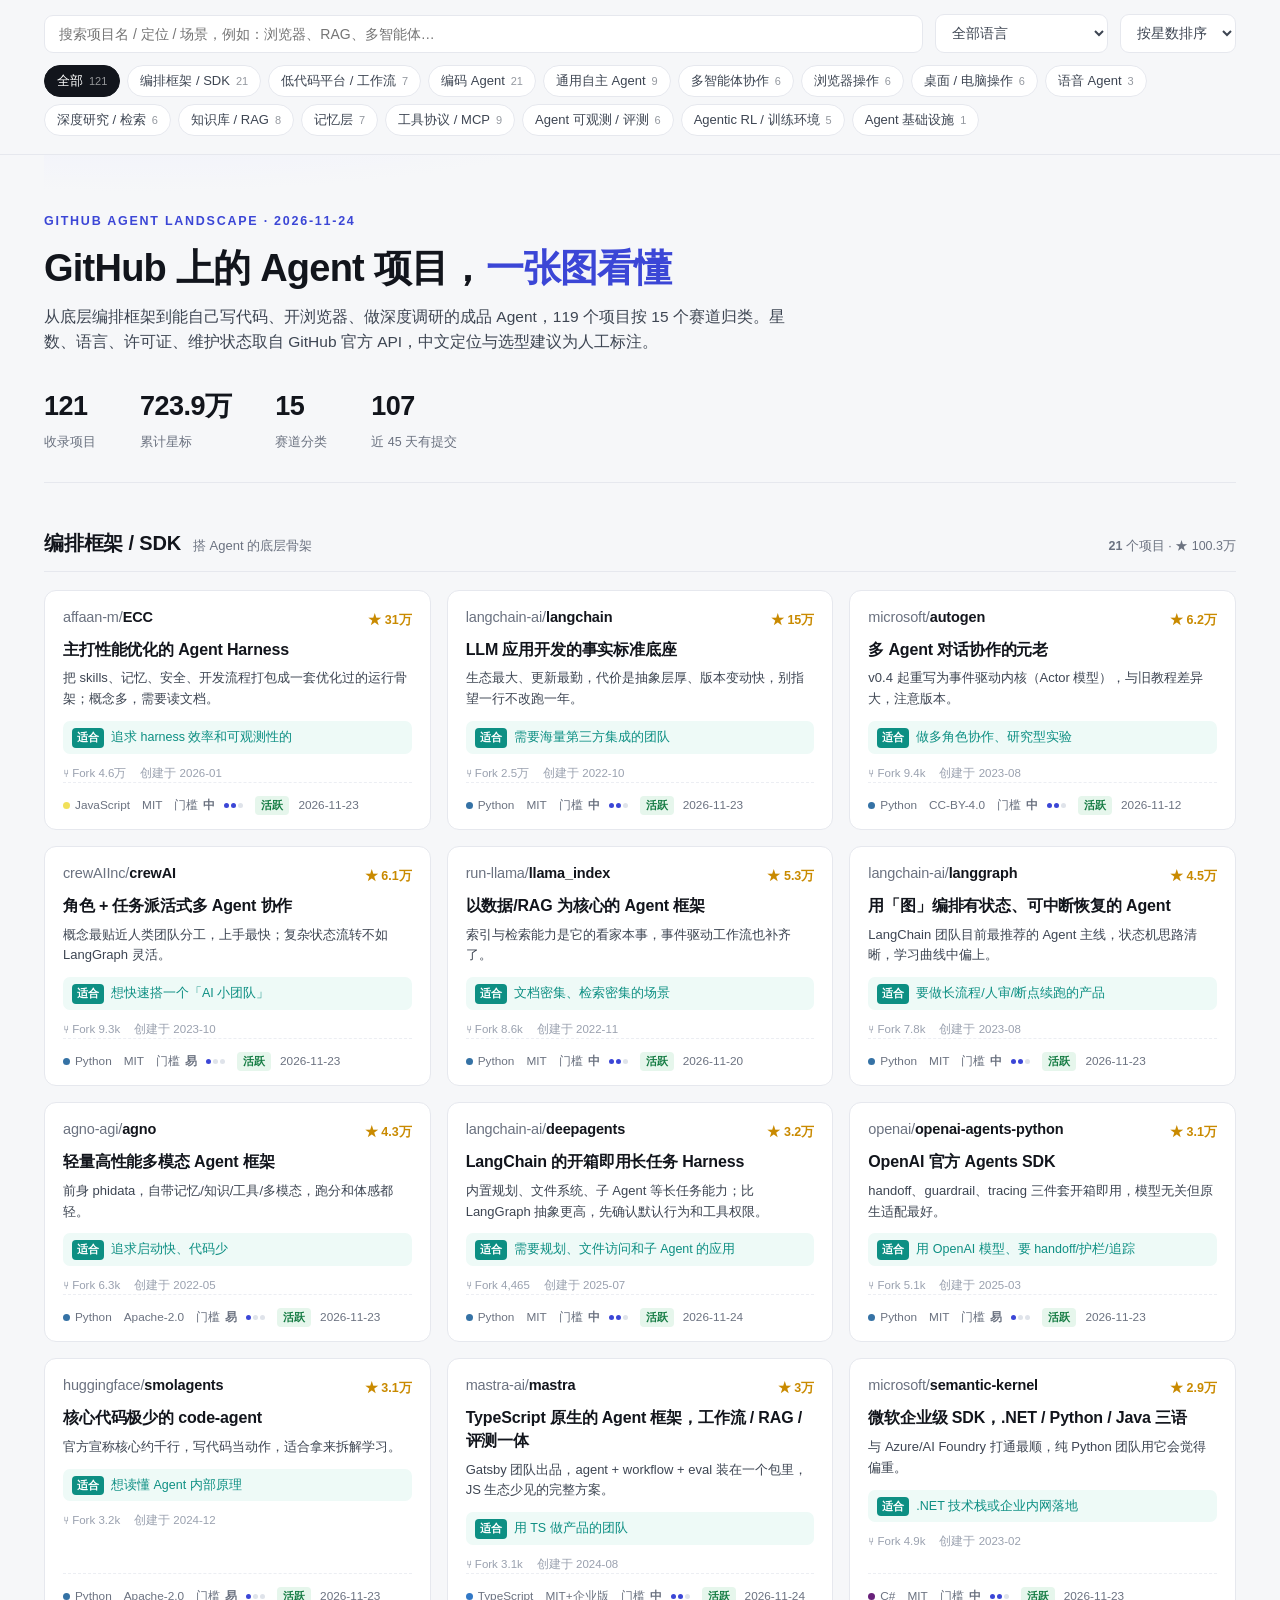
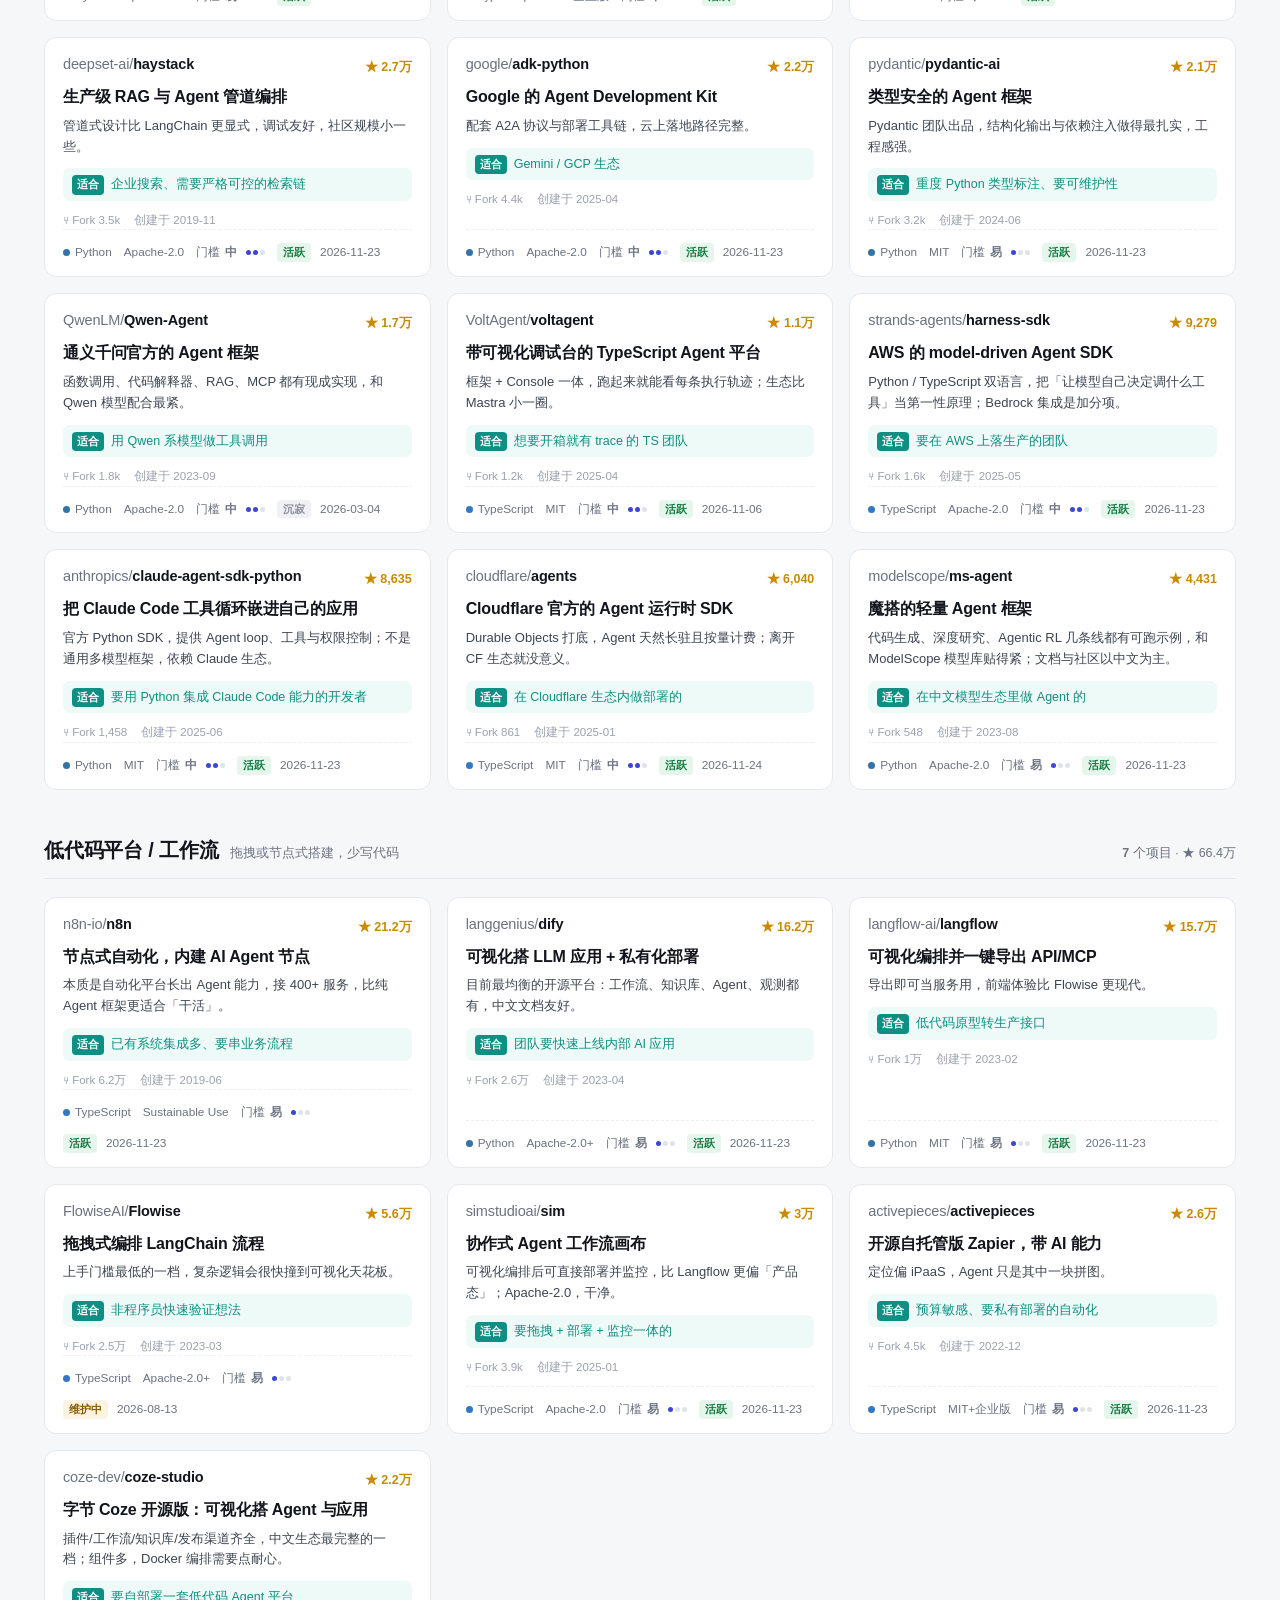
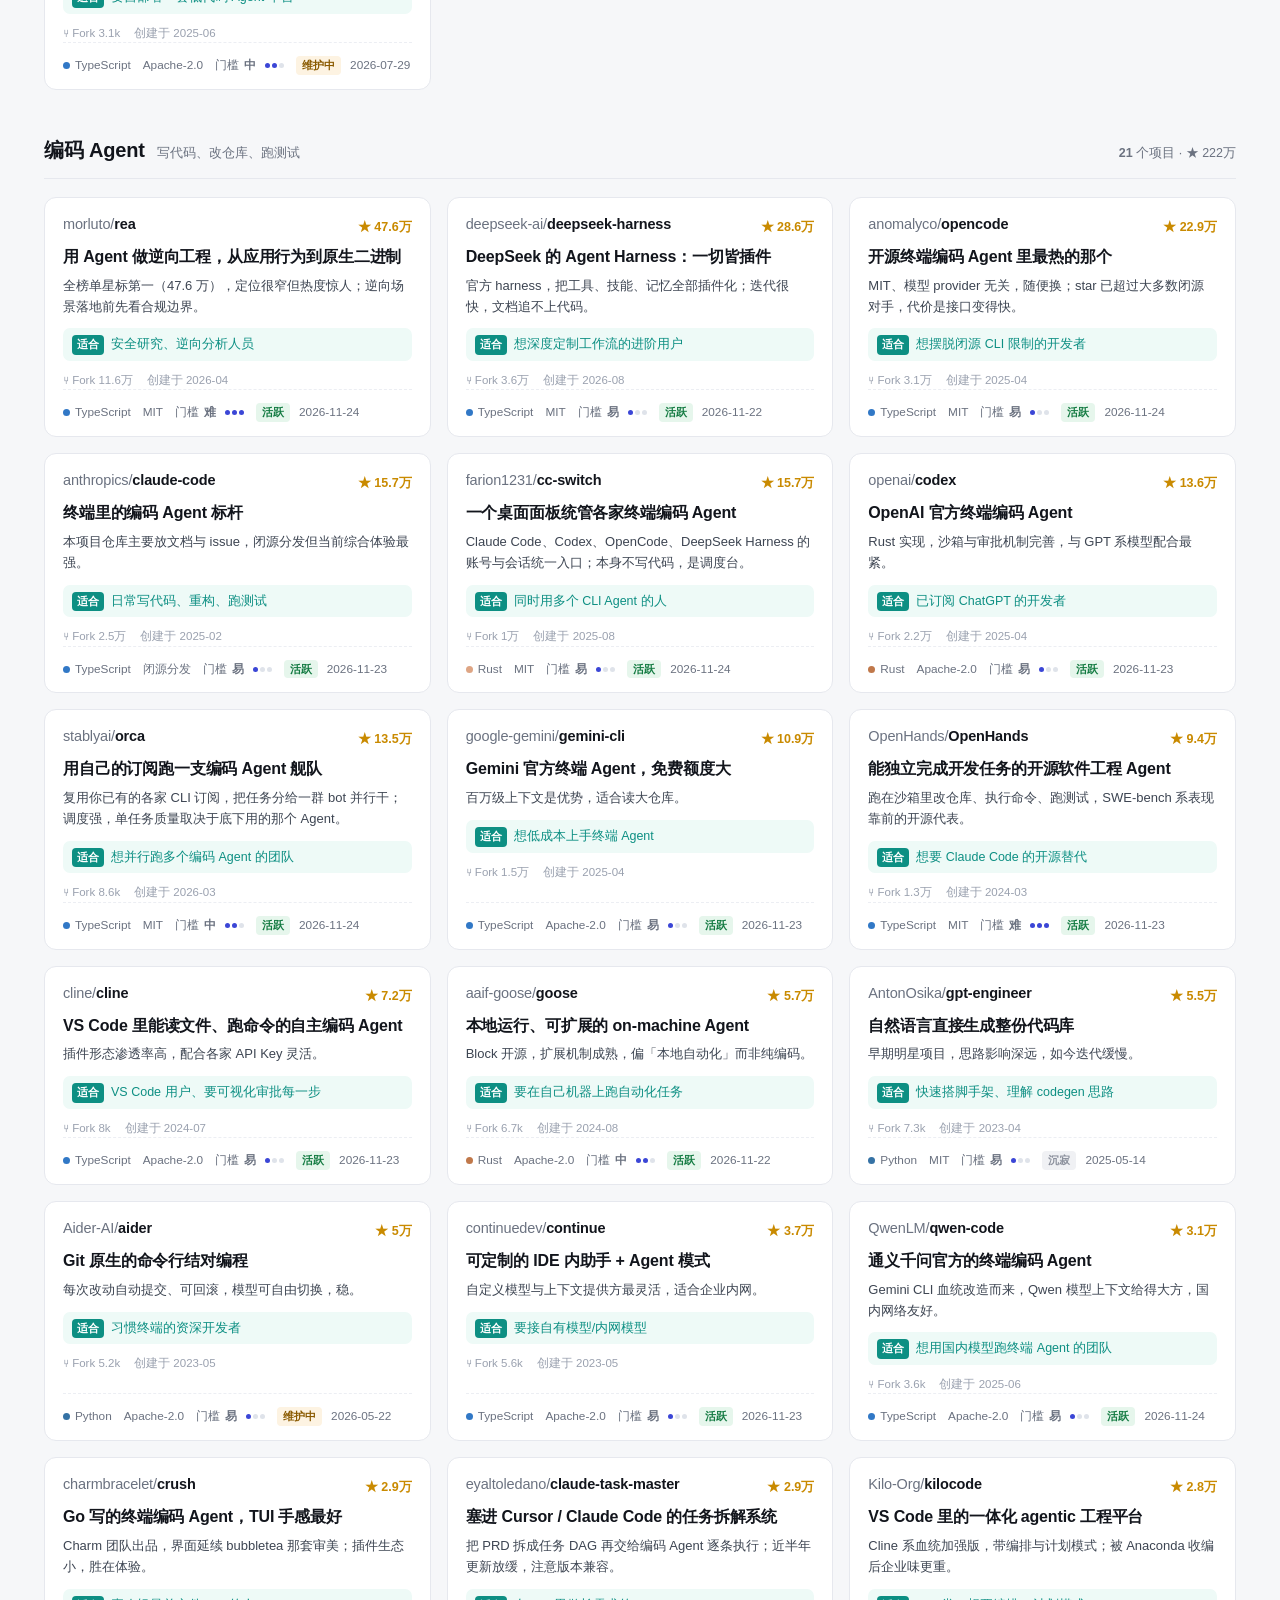
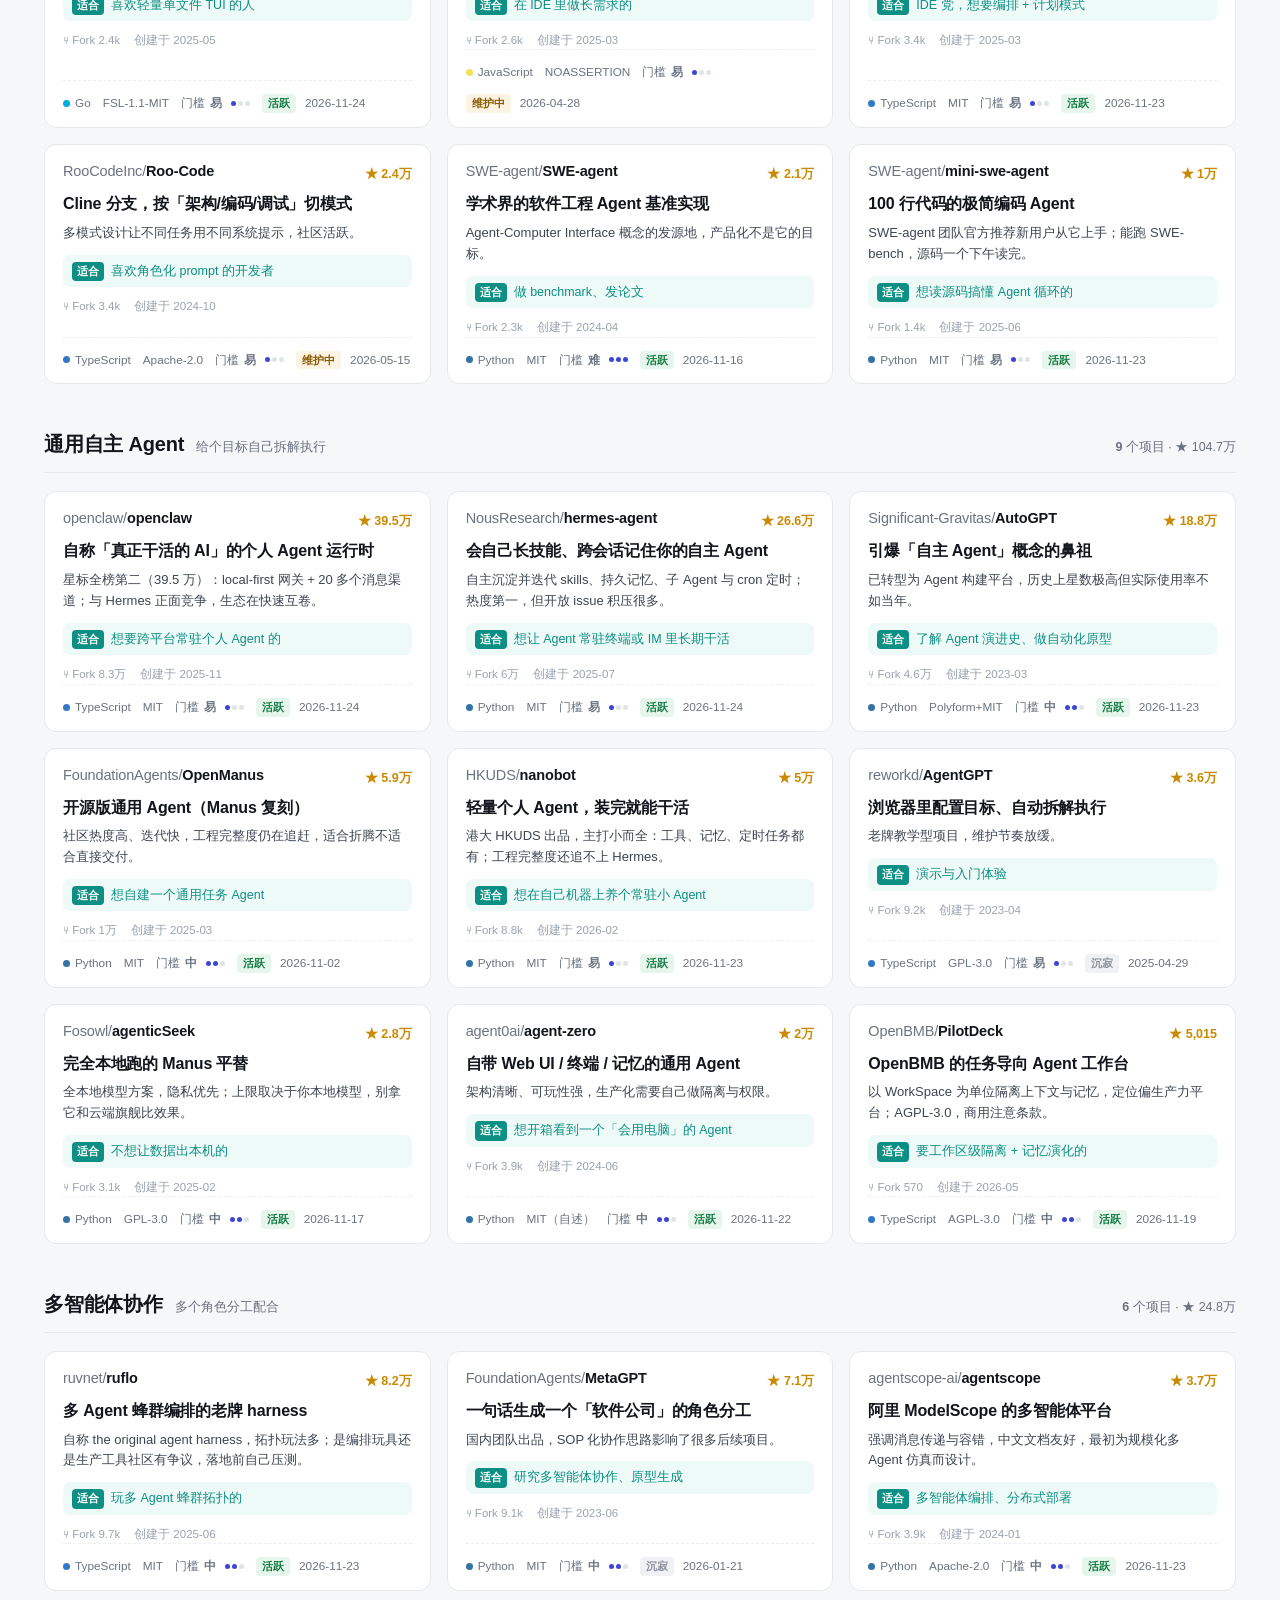
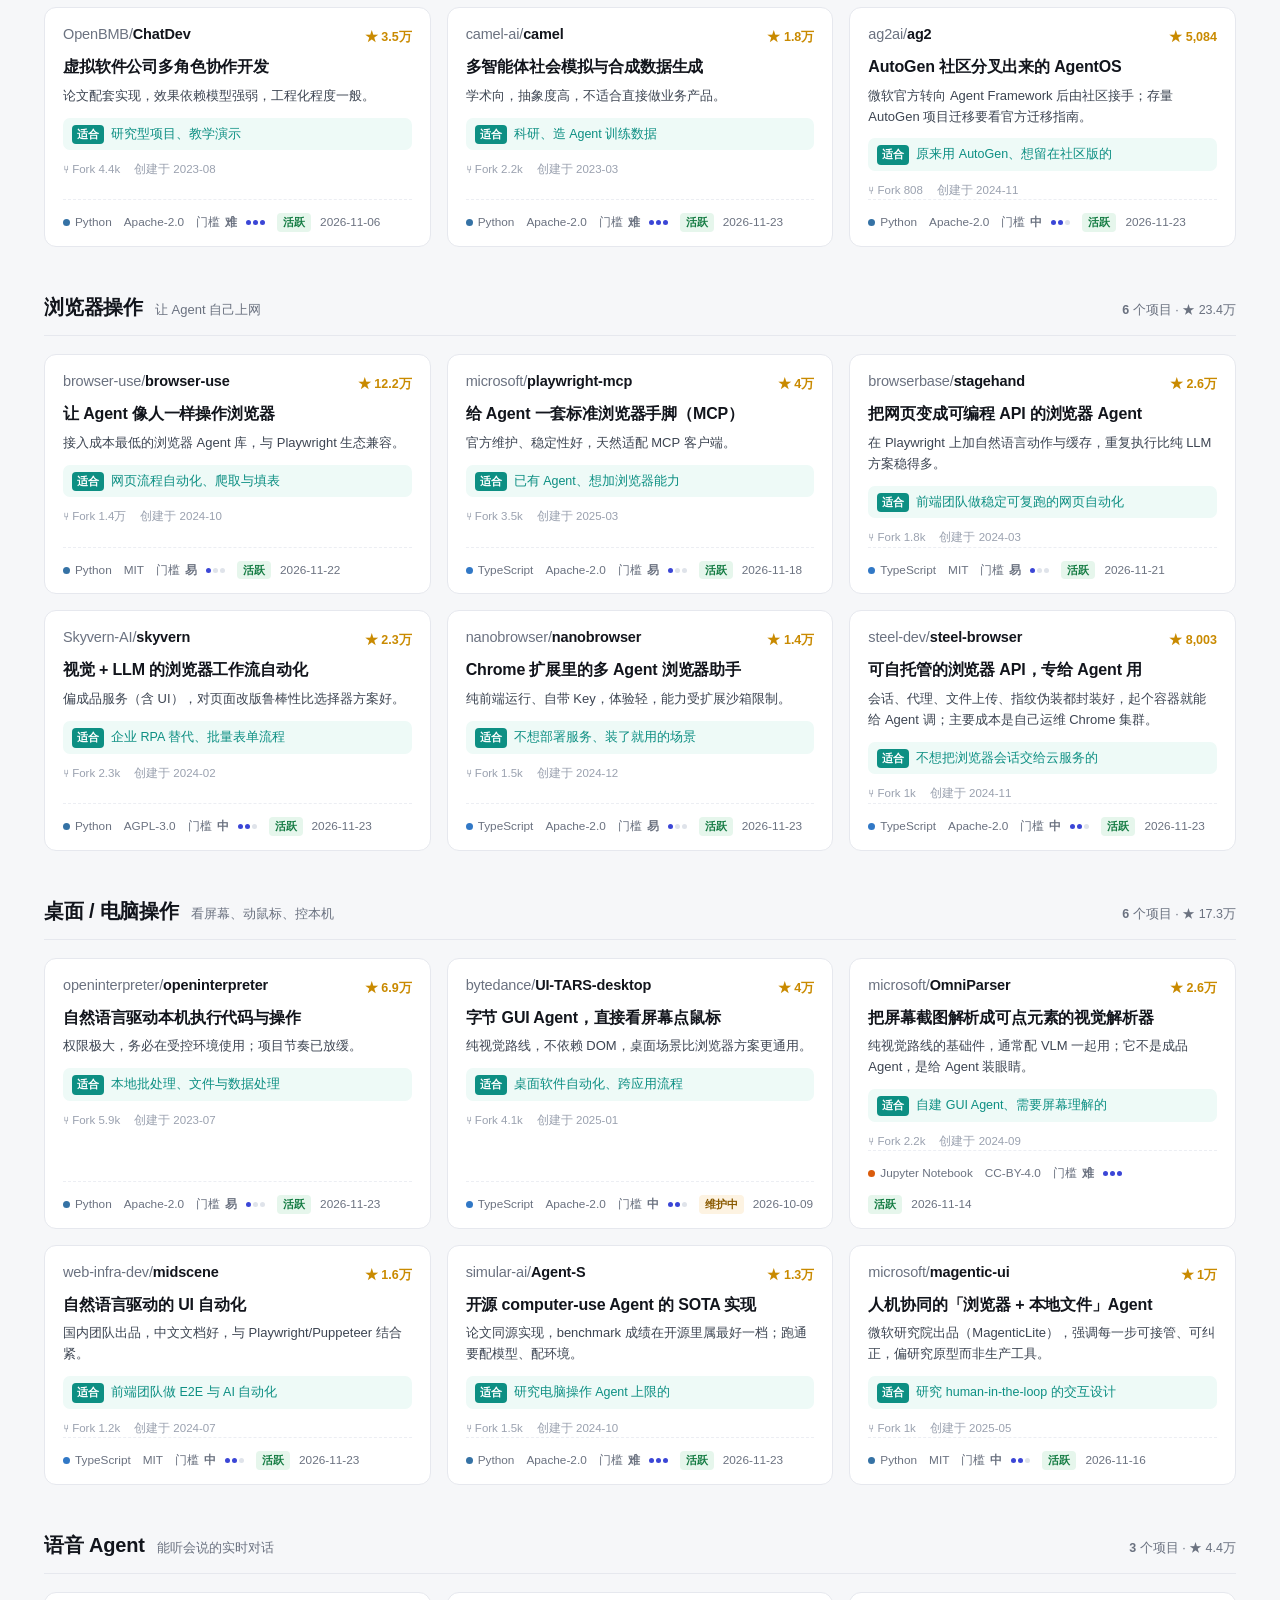
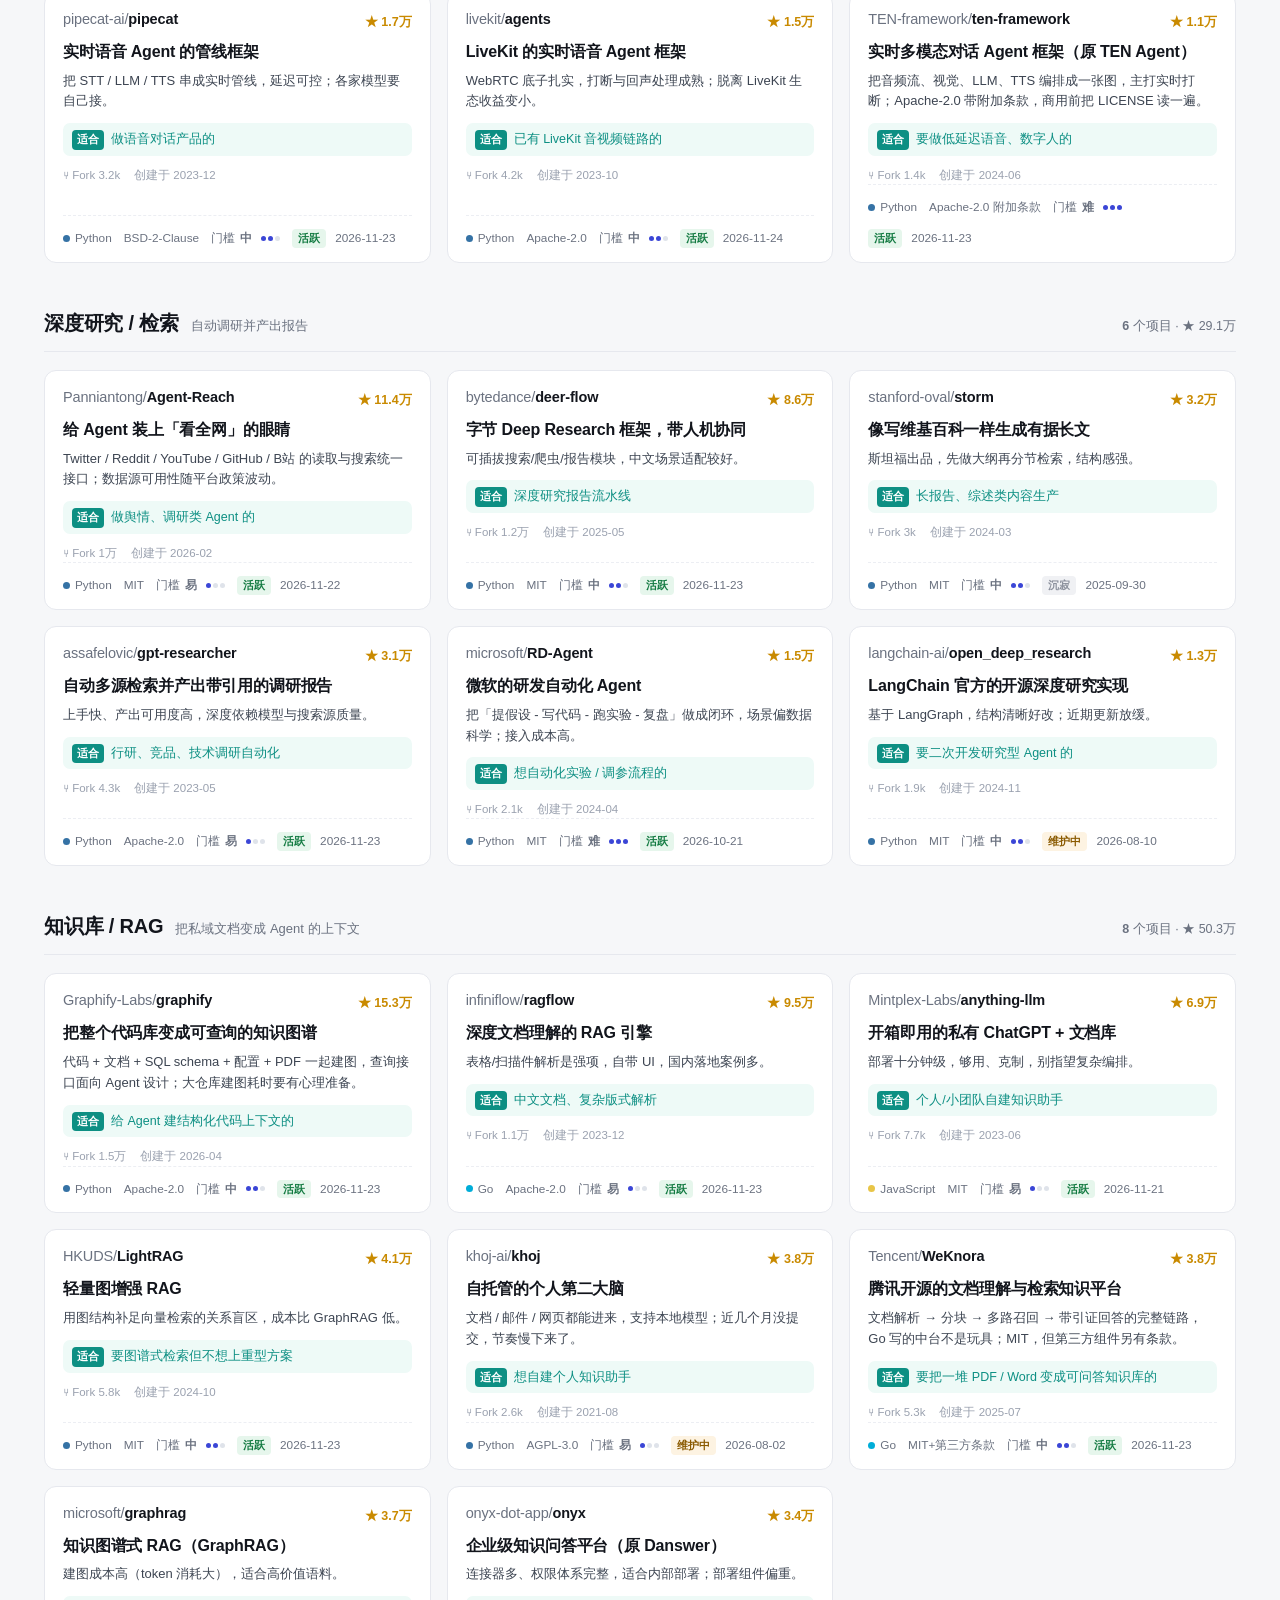
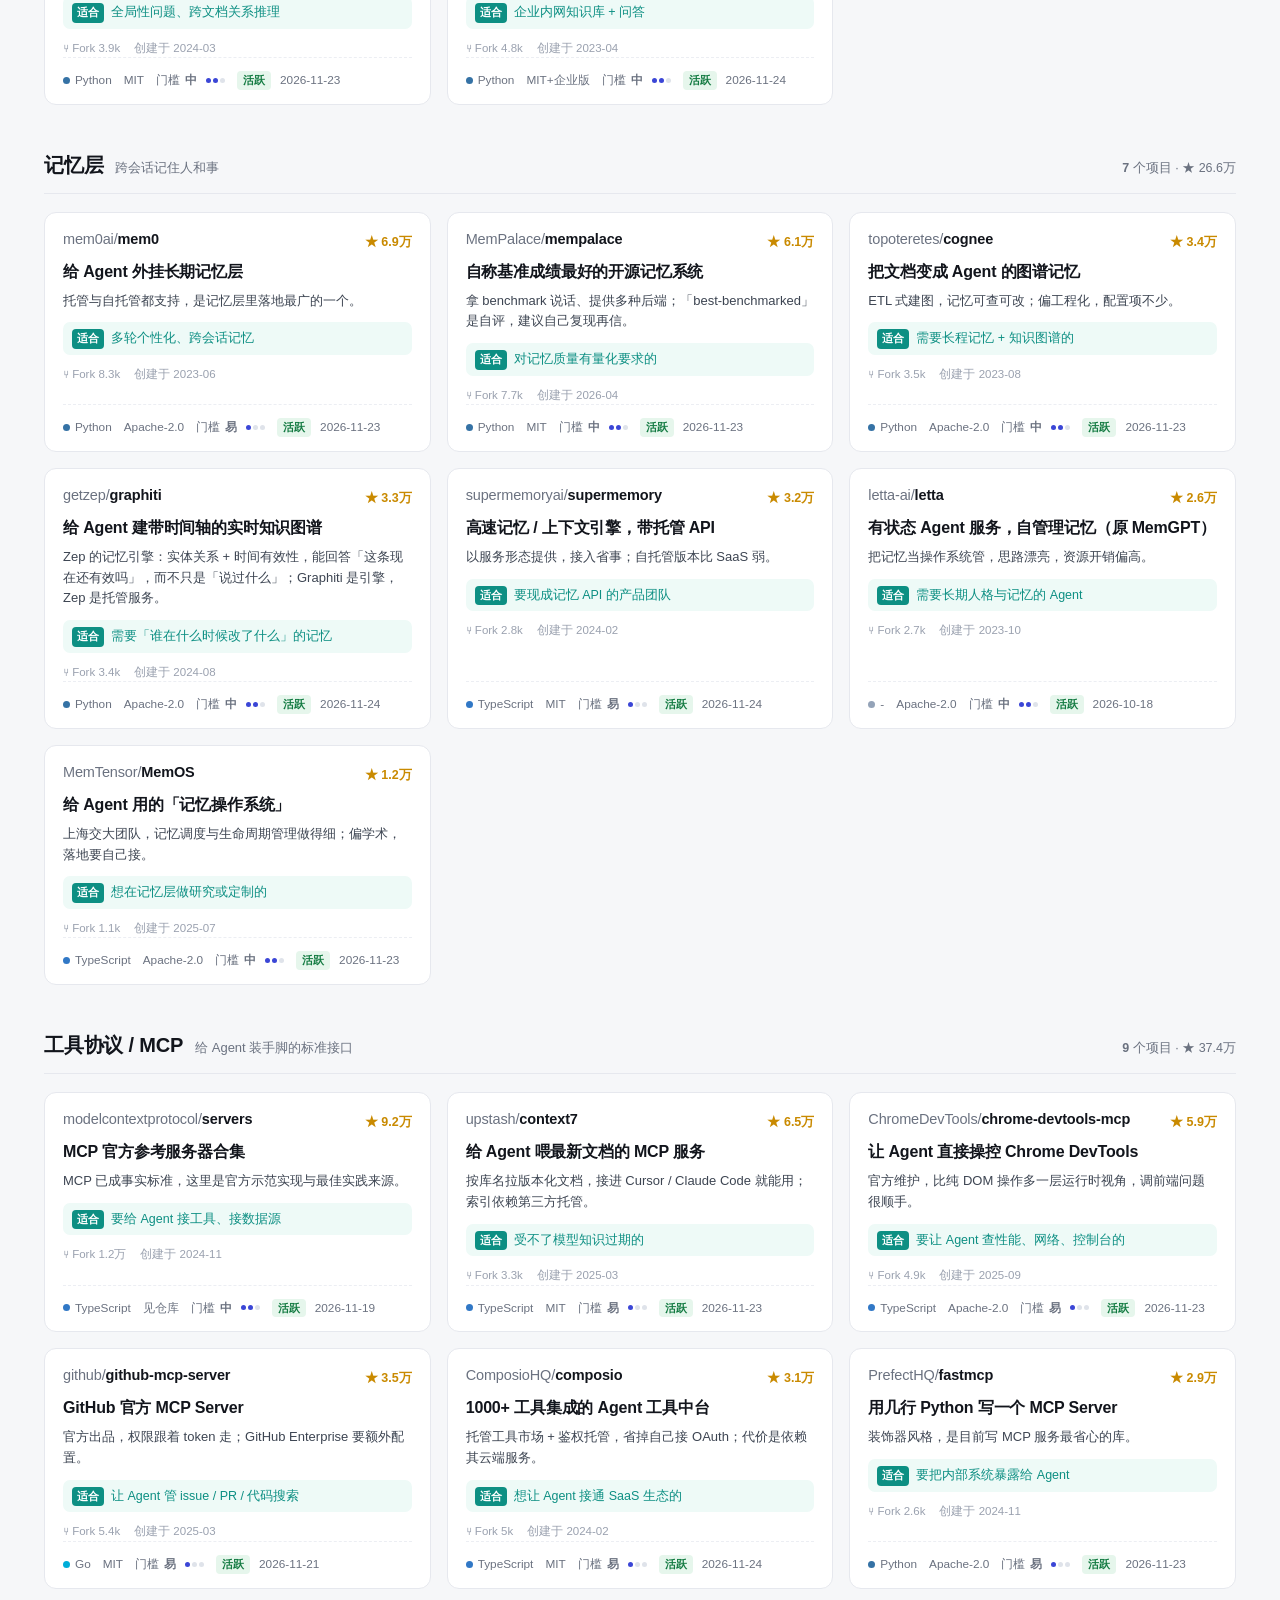
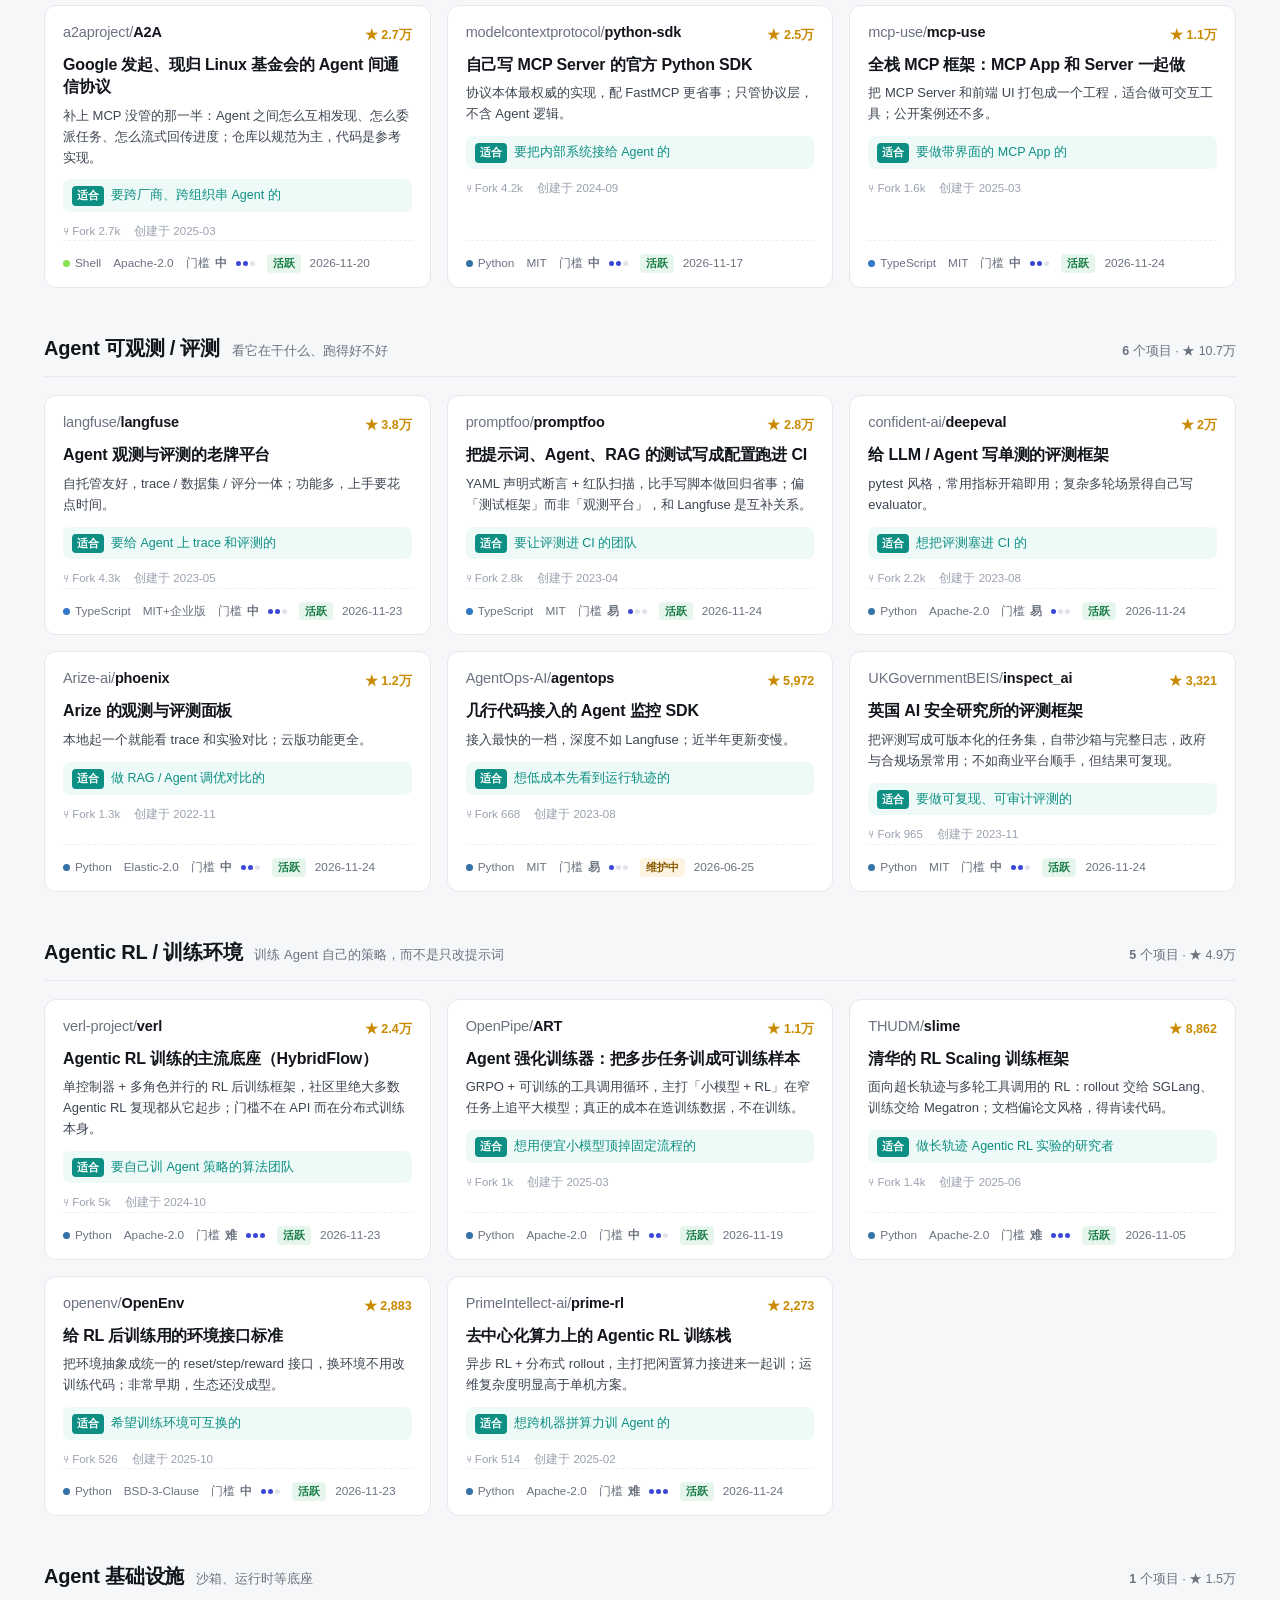
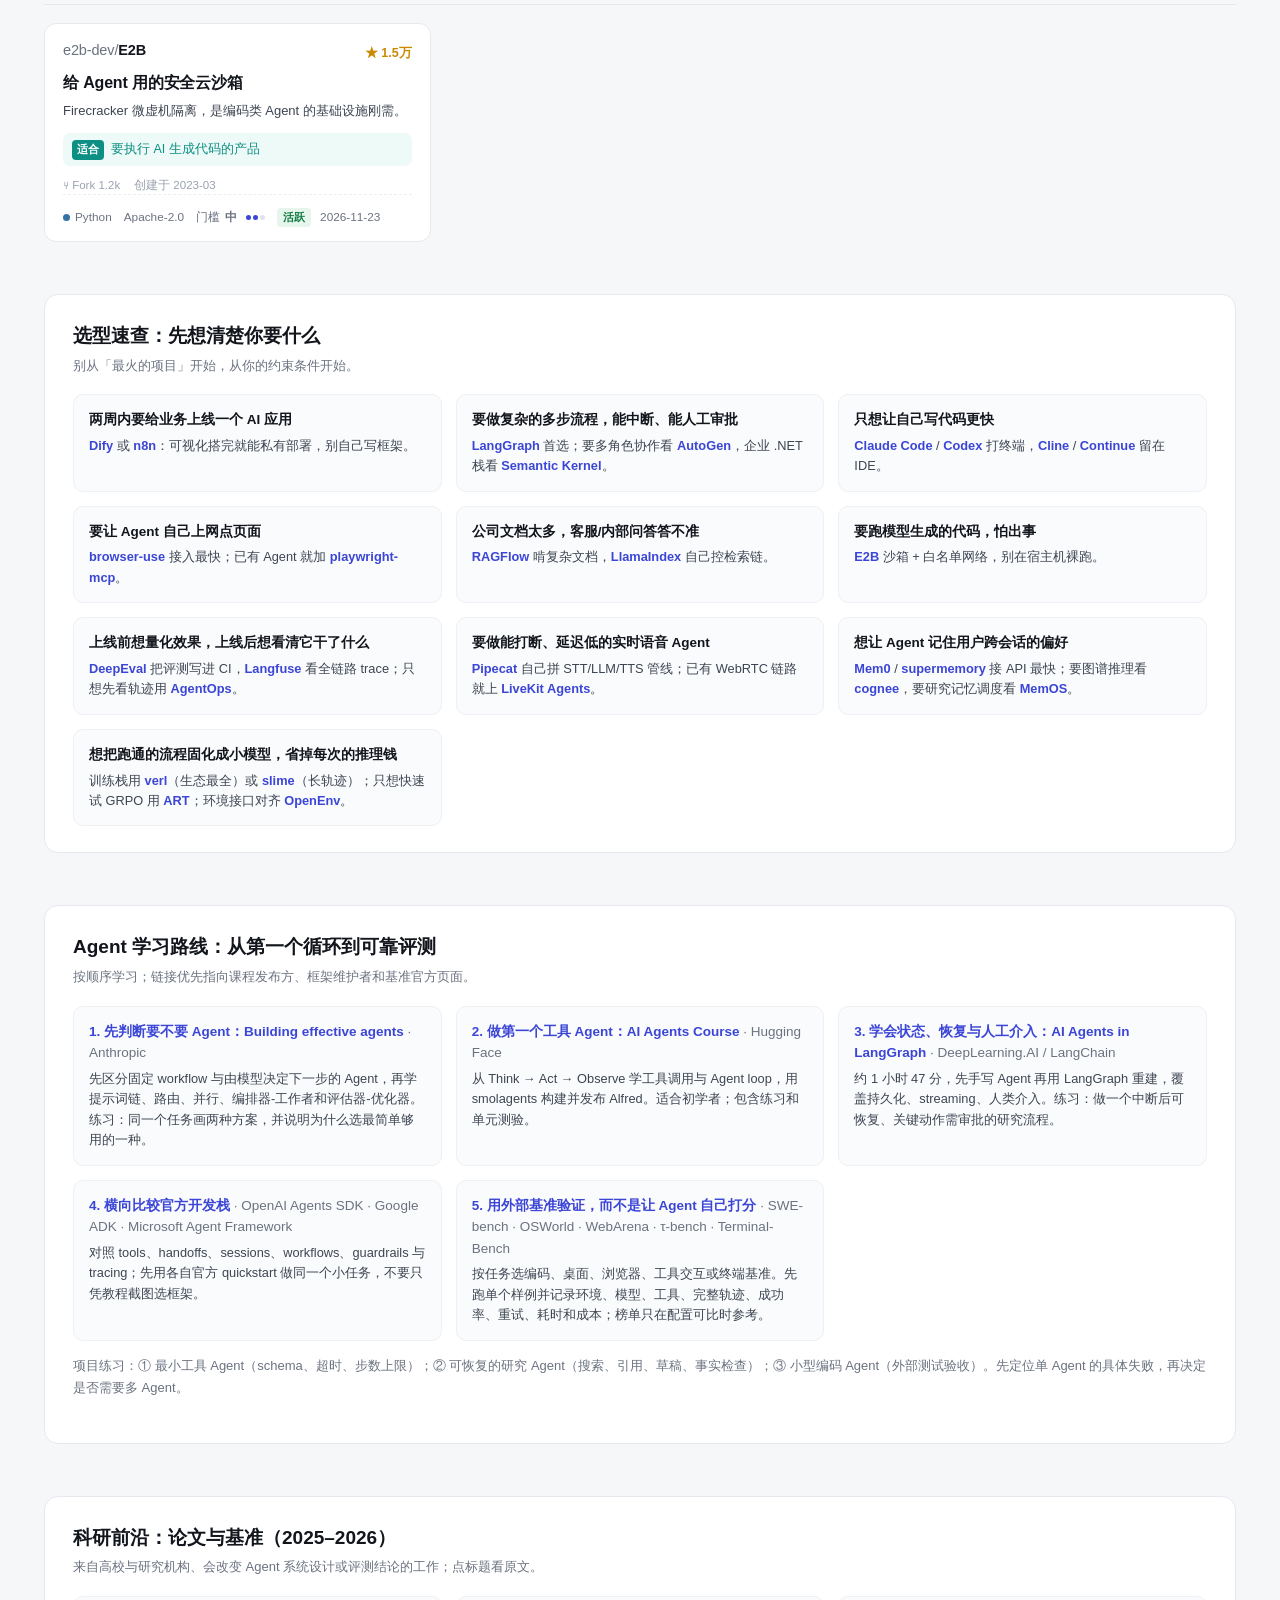
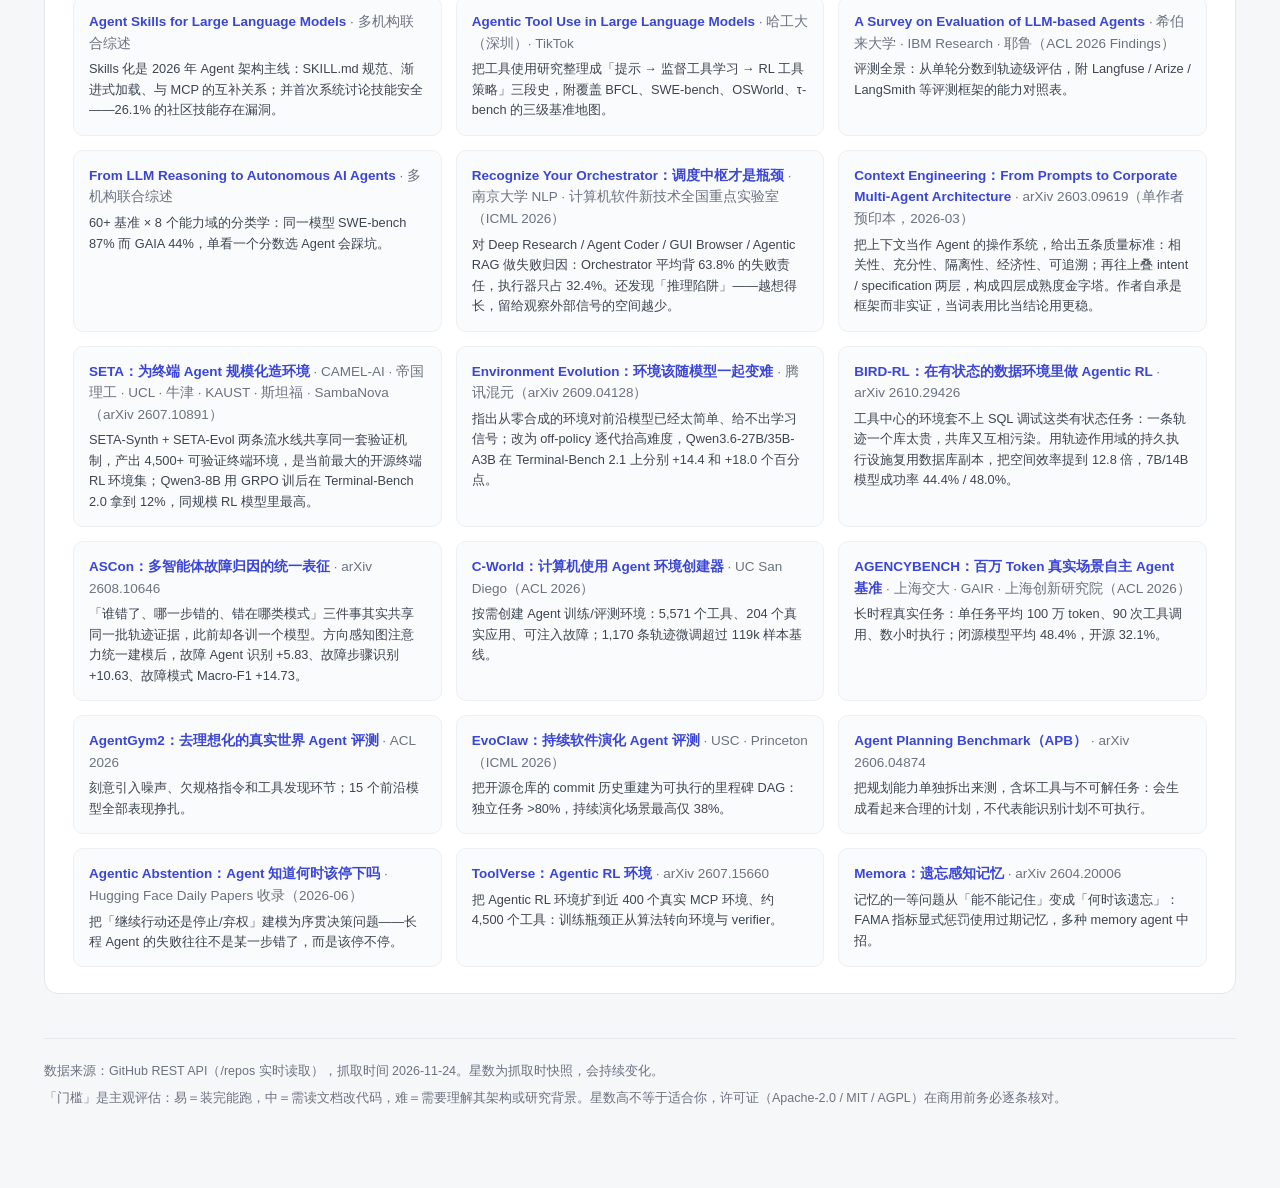
==== index.html @ 90e9894e "Add Agent learning path, official guides and projects" ====
<!DOCTYPE html>
<html lang="zh-CN">
<head>
<meta charset="utf-8">
<meta name="viewport" content="width=device-width,initial-scale=1">
<title>GitHub Agent 项目全景图 · 2026-11-24</title>
<style>
*{box-sizing:border-box;margin:0;padding:0}
:root{
  --ink:#12151c; --ink2:#3d4552; --muted:#6b7280; --line:#e6e8ee;
  --bg:#f6f7f9; --card:#ffffff; --accent:#3b46d6; --accent-soft:#eef0ff;
  --star:#c98a00; --teal:#0d8f83;
}
body{
  font-family:-apple-system,BlinkMacSystemFont,"Segoe UI","PingFang SC","Hiragino Sans GB","Microsoft YaHei",sans-serif;
  background:var(--bg); color:var(--ink); line-height:1.6; -webkit-font-smoothing:antialiased;
}
.wrap{max-width:1240px;margin:0 auto;padding:0 24px 80px}

/* ---------- header ---------- */
header{padding:56px 0 28px;border-bottom:1px solid var(--line);background:
  radial-gradient(900px 240px at 8% -40%, #e9ebff 0%, rgba(246,247,249,0) 70%);}
.kicker{font-size:12.5px;letter-spacing:.14em;text-transform:uppercase;color:var(--accent);font-weight:650;margin-bottom:14px}
h1{font-size:38px;line-height:1.22;letter-spacing:-.02em;font-weight:800}
h1 em{font-style:normal;color:var(--accent)}
.lede{margin-top:14px;max-width:760px;font-size:15.5px;color:var(--ink2)}
.stats{display:flex;gap:44px;margin-top:30px;flex-wrap:wrap}
.stat b{display:block;font-size:27px;font-weight:780;letter-spacing:-.02em}
.stat span{font-size:12.5px;color:var(--muted)}

/* ---------- toolbar ---------- */
.toolbar{position:sticky;top:0;z-index:20;background:rgba(246,247,249,.92);
  backdrop-filter:blur(10px);border-bottom:1px solid var(--line);padding:14px 0}
.tb-in{max-width:1240px;margin:0 auto;padding:0 24px;display:flex;gap:12px;align-items:center;flex-wrap:wrap}
#q{flex:1 1 260px;min-width:200px;padding:10px 14px;border:1px solid var(--line);border-radius:9px;
  background:#fff;font-size:14px;font-family:inherit;color:var(--ink);outline:none}
#q:focus{border-color:var(--accent);box-shadow:0 0 0 3px var(--accent-soft)}
select{padding:10px 12px;border:1px solid var(--line);border-radius:9px;background:#fff;font-size:13.5px;
  font-family:inherit;color:var(--ink2);cursor:pointer;outline:none}
.chips{display:flex;gap:7px;flex-wrap:wrap;padding:12px 24px 4px;max-width:1240px;margin:0 auto}
.chip{border:1px solid var(--line);background:#fff;color:var(--ink2);font-size:13px;padding:6px 12px;
  border-radius:999px;cursor:pointer;font-family:inherit;transition:.15s;display:inline-flex;gap:6px;align-items:center}
.chip:hover{border-color:#c9cfe0;color:var(--ink)}
.chip.on{background:var(--ink);color:#fff;border-color:var(--ink)}
.chip i{font-style:normal;font-size:11px;opacity:.55}
.count-line{max-width:1240px;margin:10px auto 0;padding:0 24px;font-size:12.5px;color:var(--muted)}

/* ---------- groups ---------- */
.group{margin-top:44px}
.group-head{display:flex;align-items:baseline;gap:12px;padding-bottom:12px;border-bottom:1px solid var(--line);flex-wrap:wrap}
.group-head h2{font-size:20px;font-weight:750;letter-spacing:-.01em}
.gsub{font-size:13px;color:var(--muted)}
.gcount{margin-left:auto;font-size:12.5px;color:var(--muted);font-variant-numeric:tabular-nums}
.grid{display:grid;grid-template-columns:repeat(auto-fill,minmax(340px,1fr));gap:16px;margin-top:18px}

/* ---------- card ---------- */
.card{background:var(--card);border:1px solid var(--line);border-radius:12px;padding:17px 18px 14px;
  display:flex;flex-direction:column;transition:.18s;position:relative}
.card:hover{border-color:#c6cde0;box-shadow:0 6px 22px -12px rgba(24,32,60,.28);transform:translateY(-2px)}
.card-top{display:flex;justify-content:space-between;align-items:flex-start;gap:10px}
.repo{text-decoration:none;font-size:14.5px;letter-spacing:-.01em;line-height:1.35}
.owner{color:var(--muted);font-weight:500}
.name{color:var(--ink);font-weight:700}
.repo:hover .name{color:var(--accent)}
.stars{font-size:12.5px;color:var(--star);font-weight:700;white-space:nowrap;
  font-variant-numeric:tabular-nums;padding-top:2px}
.pitch{font-size:16px;font-weight:720;line-height:1.42;margin-top:9px;letter-spacing:-.01em}
.note{font-size:13px;color:var(--ink2);margin-top:7px}
.fit{font-size:12.5px;color:var(--teal);background:#eefaf7;border-radius:7px;padding:6px 9px;margin-top:11px;
  display:flex;gap:7px;align-items:baseline}
.fitk{font-size:11px;background:var(--teal);color:#fff;border-radius:4px;padding:1px 5px;font-weight:600;flex:none}
.card-foot{display:flex;gap:12px;align-items:center;flex-wrap:wrap;margin-top:auto;padding-top:13px;
  font-size:11.8px;color:var(--muted);border-top:1px dashed #eceef3}
.meta-item{display:inline-flex;align-items:center;gap:5px}
.ldot{width:7px;height:7px;border-radius:50%;display:inline-block}
.dots{display:inline-flex;gap:2px;margin-left:4px}
.dot{width:5px;height:5px;border-radius:50%;background:#dfe3ea;display:inline-block}
.dot.on{background:var(--accent)}
.s{font-size:10.5px;padding:1px 6px;border-radius:4px;font-weight:600;margin-right:4px}
.s-on{background:#e6f6ec;color:#127a41}
.s-mid{background:#fdf3e2;color:#8a5a00}
.s-off{background:#f0f1f4;color:#8b909c}
.topics{display:flex;gap:14px;flex-wrap:wrap;margin-top:10px;font-size:11.5px;color:#9aa1af}

/* ---------- misc blocks ---------- */
.pick{margin-top:52px;background:#fff;border:1px solid var(--line);border-radius:14px;padding:26px 28px}
.pick h2{font-size:19px;font-weight:750;margin-bottom:4px}
.pick p.sub{font-size:13px;color:var(--muted);margin-bottom:18px}
.pick-row{display:grid;grid-template-columns:repeat(auto-fit,minmax(320px,1fr));gap:14px}
.pick-item{background:#fafbfc;border:1px solid #eef0f4;border-radius:10px;padding:14px 15px}
.pick-q{font-size:13.5px;font-weight:700;margin-bottom:5px}
.pick-a{font-size:12.8px;color:var(--ink2)}
.pick-a b{color:var(--accent);font-weight:650}
footer{margin-top:44px;padding-top:22px;border-top:1px solid var(--line);font-size:12.5px;color:var(--muted)}
footer p+p{margin-top:7px}
.empty{padding:60px 0;text-align:center;color:var(--muted);font-size:14px;display:none}
@media(max-width:640px){
  h1{font-size:28px} .wrap{padding:0 16px 60px} header{padding:36px 0 22px}
  .stats{gap:26px} .grid{grid-template-columns:1fr} .toolbar,.tb-in,.chips,.count-line{padding-left:16px;padding-right:16px}
}
</style>
</head>
<body>
<div class="toolbar">
  <div class="tb-in">
    <input id="q" type="search" placeholder="搜索项目名 / 定位 / 场景，例如：浏览器、RAG、多智能体…">
    <select id="lang"><option value="">全部语言</option><option value="Python">Python (67)</option><option value="TypeScript">TypeScript (40)</option><option value="Go">Go (4)</option><option value="JavaScript">JavaScript (3)</option><option value="Rust">Rust (3)</option><option value="C#">C# (1)</option><option value="Jupyter Notebook">Jupyter Notebook (1)</option><option value="-">- (1)</option><option value="Shell">Shell (1)</option></select>
    <select id="sort">
      <option value="stars">按星数排序</option>
      <option value="upd">按最近更新</option>
    </select>
  </div>
  <div class="chips"><button class="chip on" data-cat="all">全部<i>121</i></button><button class="chip" data-cat="framework">编排框架 / SDK<i>21</i></button><button class="chip" data-cat="platform">低代码平台 / 工作流<i>7</i></button><button class="chip" data-cat="coding">编码 Agent<i>21</i></button><button class="chip" data-cat="auto">通用自主 Agent<i>9</i></button><button class="chip" data-cat="multi">多智能体协作<i>6</i></button><button class="chip" data-cat="browser">浏览器操作<i>6</i></button><button class="chip" data-cat="desktop">桌面 / 电脑操作<i>6</i></button><button class="chip" data-cat="voice">语音 Agent<i>3</i></button><button class="chip" data-cat="research">深度研究 / 检索<i>6</i></button><button class="chip" data-cat="knowledge">知识库 / RAG<i>8</i></button><button class="chip" data-cat="memory">记忆层<i>7</i></button><button class="chip" data-cat="protocol">工具协议 / MCP<i>9</i></button><button class="chip" data-cat="eval">Agent 可观测 / 评测<i>6</i></button><button class="chip" data-cat="rl">Agentic RL / 训练环境<i>5</i></button><button class="chip" data-cat="infra">Agent 基础设施<i>1</i></button></div>
</div>

<div class="wrap">
<header>
  <div class="kicker">GitHub Agent Landscape · 2026-11-24</div>
  <h1>GitHub 上的 Agent 项目，<em>一张图看懂</em></h1>
  <p class="lede">从底层编排框架到能自己写代码、开浏览器、做深度调研的成品 Agent，119 个项目按 15 个赛道归类。星数、语言、许可证、维护状态取自 GitHub 官方 API，中文定位与选型建议为人工标注。</p>
  <div class="stats">
    <div class="stat"><b>121</b><span>收录项目</span></div>
    <div class="stat"><b>723.9万</b><span>累计星标</span></div>
    <div class="stat"><b>15</b><span>赛道分类</span></div>
    <div class="stat"><b>107</b><span>近 45 天有提交</span></div>
  </div>
</header>

  <section class="group" data-cat="framework">
    <div class="group-head">
      <h2>编排框架 / SDK</h2>
      <span class="gsub">搭 Agent 的底层骨架</span>
      <span class="gcount"><b class="gc-n">21</b> 个项目 · ★ 100.3万</span>
    </div>
    <div class="grid">
    <article class="card" data-cat="framework" data-lang="JavaScript"
             data-name="affaan-m/ecc 主打性能优化的 Agent Harness 追求 harness 效率和可观测性的 把 skills、记忆、安全、开发流程打包成一套优化过的运行骨架；概念多，需要读文档。 ai-agents anthropic claude claude-code developer-tools llm"
             data-stars="309604" data-upd="2026-11-23">
      <div class="card-top">
        <a class="repo" href="https://github.com/affaan-m/ECC" target="_blank" rel="noopener">
          <span class="owner">affaan-m/</span><span class="name">ECC</span>
        </a>
        <span class="stars" title="309,604 stars">★ 31万</span>
      </div>
      <h3 class="pitch">主打性能优化的 Agent Harness</h3>
      <p class="note">把 skills、记忆、安全、开发流程打包成一套优化过的运行骨架；概念多，需要读文档。</p>
      <div class="fit"><span class="fitk">适合</span>追求 harness 效率和可观测性的</div>
      <div class="topics"><span>⑂ Fork 4.6万</span><span>创建于 2026-01</span></div>
      <div class="card-foot">
        <span class="meta-item lang"><i class="ldot" style="background:#f1e05a"></i>JavaScript</span>
        <span class="meta-item">MIT</span>
        <span class="meta-item diff">门槛 <b>中</b><span class="dots"><i class="dot on"></i><i class="dot on"></i><i class="dot "></i></span></span>
        <span class="meta-item upd"><span class="s s-on">活跃</span>2026-11-23</span>
      </div>
    </article>
    <article class="card" data-cat="framework" data-lang="Python"
             data-name="langchain-ai/langchain LLM 应用开发的事实标准底座 需要海量第三方集成的团队 生态最大、更新最勤，代价是抽象层厚、版本变动快，别指望一行不改跑一年。 agents ai ai-agents anthropic chatgpt deepagents"
             data-stars="149959" data-upd="2026-11-23">
      <div class="card-top">
        <a class="repo" href="https://github.com/langchain-ai/langchain" target="_blank" rel="noopener">
          <span class="owner">langchain-ai/</span><span class="name">langchain</span>
        </a>
        <span class="stars" title="149,959 stars">★ 15万</span>
      </div>
      <h3 class="pitch">LLM 应用开发的事实标准底座</h3>
      <p class="note">生态最大、更新最勤，代价是抽象层厚、版本变动快，别指望一行不改跑一年。</p>
      <div class="fit"><span class="fitk">适合</span>需要海量第三方集成的团队</div>
      <div class="topics"><span>⑂ Fork 2.5万</span><span>创建于 2022-10</span></div>
      <div class="card-foot">
        <span class="meta-item lang"><i class="ldot" style="background:#3572A5"></i>Python</span>
        <span class="meta-item">MIT</span>
        <span class="meta-item diff">门槛 <b>中</b><span class="dots"><i class="dot on"></i><i class="dot on"></i><i class="dot "></i></span></span>
        <span class="meta-item upd"><span class="s s-on">活跃</span>2026-11-23</span>
      </div>
    </article>
    <article class="card" data-cat="framework" data-lang="Python"
             data-name="microsoft/autogen 多 Agent 对话协作的元老 做多角色协作、研究型实验 v0.4 起重写为事件驱动内核（Actor 模型），与旧教程差异大，注意版本。 agentic agentic-agi agents ai autogen autogen-ecosystem"
             data-stars="61965" data-upd="2026-11-12">
      <div class="card-top">
        <a class="repo" href="https://github.com/microsoft/autogen" target="_blank" rel="noopener">
          <span class="owner">microsoft/</span><span class="name">autogen</span>
        </a>
        <span class="stars" title="61,965 stars">★ 6.2万</span>
      </div>
      <h3 class="pitch">多 Agent 对话协作的元老</h3>
      <p class="note">v0.4 起重写为事件驱动内核（Actor 模型），与旧教程差异大，注意版本。</p>
      <div class="fit"><span class="fitk">适合</span>做多角色协作、研究型实验</div>
      <div class="topics"><span>⑂ Fork 9.4k</span><span>创建于 2023-08</span></div>
      <div class="card-foot">
        <span class="meta-item lang"><i class="ldot" style="background:#3572A5"></i>Python</span>
        <span class="meta-item">CC-BY-4.0</span>
        <span class="meta-item diff">门槛 <b>中</b><span class="dots"><i class="dot on"></i><i class="dot on"></i><i class="dot "></i></span></span>
        <span class="meta-item upd"><span class="s s-on">活跃</span>2026-11-12</span>
      </div>
    </article>
    <article class="card" data-cat="framework" data-lang="Python"
             data-name="crewaiinc/crewai 角色 + 任务派活式多 Agent 协作 想快速搭一个「AI 小团队」 概念最贴近人类团队分工，上手最快；复杂状态流转不如 LangGraph 灵活。 agents ai ai-agents aiagentframework llms"
             data-stars="61202" data-upd="2026-11-23">
      <div class="card-top">
        <a class="repo" href="https://github.com/crewAIInc/crewAI" target="_blank" rel="noopener">
          <span class="owner">crewAIInc/</span><span class="name">crewAI</span>
        </a>
        <span class="stars" title="61,202 stars">★ 6.1万</span>
      </div>
      <h3 class="pitch">角色 + 任务派活式多 Agent 协作</h3>
      <p class="note">概念最贴近人类团队分工，上手最快；复杂状态流转不如 LangGraph 灵活。</p>
      <div class="fit"><span class="fitk">适合</span>想快速搭一个「AI 小团队」</div>
      <div class="topics"><span>⑂ Fork 9.3k</span><span>创建于 2023-10</span></div>
      <div class="card-foot">
        <span class="meta-item lang"><i class="ldot" style="background:#3572A5"></i>Python</span>
        <span class="meta-item">MIT</span>
        <span class="meta-item diff">门槛 <b>易</b><span class="dots"><i class="dot on"></i><i class="dot "></i><i class="dot "></i></span></span>
        <span class="meta-item upd"><span class="s s-on">活跃</span>2026-11-23</span>
      </div>
    </article>
    <article class="card" data-cat="framework" data-lang="Python"
             data-name="run-llama/llama_index 以数据/RAG 为核心的 Agent 框架 文档密集、检索密集的场景 索引与检索能力是它的看家本事，事件驱动工作流也补齐了。 agents application data fine-tuning framework llamaindex"
             data-stars="52987" data-upd="2026-11-20">
      <div class="card-top">
        <a class="repo" href="https://github.com/run-llama/llama_index" target="_blank" rel="noopener">
          <span class="owner">run-llama/</span><span class="name">llama_index</span>
        </a>
        <span class="stars" title="52,987 stars">★ 5.3万</span>
      </div>
      <h3 class="pitch">以数据/RAG 为核心的 Agent 框架</h3>
      <p class="note">索引与检索能力是它的看家本事，事件驱动工作流也补齐了。</p>
      <div class="fit"><span class="fitk">适合</span>文档密集、检索密集的场景</div>
      <div class="topics"><span>⑂ Fork 8.6k</span><span>创建于 2022-11</span></div>
      <div class="card-foot">
        <span class="meta-item lang"><i class="ldot" style="background:#3572A5"></i>Python</span>
        <span class="meta-item">MIT</span>
        <span class="meta-item diff">门槛 <b>中</b><span class="dots"><i class="dot on"></i><i class="dot on"></i><i class="dot "></i></span></span>
        <span class="meta-item upd"><span class="s s-on">活跃</span>2026-11-20</span>
      </div>
    </article>
    <article class="card" data-cat="framework" data-lang="Python"
             data-name="langchain-ai/langgraph 用「图」编排有状态、可中断恢复的 Agent 要做长流程/人审/断点续跑的产品 LangChain 团队目前最推荐的 Agent 主线，状态机思路清晰，学习曲线中偏上。 agents ai ai-agents chatgpt deepagents enterprise"
             data-stars="45310" data-upd="2026-11-23">
      <div class="card-top">
        <a class="repo" href="https://github.com/langchain-ai/langgraph" target="_blank" rel="noopener">
          <span class="owner">langchain-ai/</span><span class="name">langgraph</span>
        </a>
        <span class="stars" title="45,310 stars">★ 4.5万</span>
      </div>
      <h3 class="pitch">用「图」编排有状态、可中断恢复的 Agent</h3>
      <p class="note">LangChain 团队目前最推荐的 Agent 主线，状态机思路清晰，学习曲线中偏上。</p>
      <div class="fit"><span class="fitk">适合</span>要做长流程/人审/断点续跑的产品</div>
      <div class="topics"><span>⑂ Fork 7.8k</span><span>创建于 2023-08</span></div>
      <div class="card-foot">
        <span class="meta-item lang"><i class="ldot" style="background:#3572A5"></i>Python</span>
        <span class="meta-item">MIT</span>
        <span class="meta-item diff">门槛 <b>中</b><span class="dots"><i class="dot on"></i><i class="dot on"></i><i class="dot "></i></span></span>
        <span class="meta-item upd"><span class="s s-on">活跃</span>2026-11-23</span>
      </div>
    </article>
    <article class="card" data-cat="framework" data-lang="Python"
             data-name="agno-agi/agno 轻量高性能多模态 Agent 框架 追求启动快、代码少 前身 phidata，自带记忆/知识/工具/多模态，跑分和体感都轻。 agents ai ai-agents developer-tools python"
             data-stars="43269" data-upd="2026-11-23">
      <div class="card-top">
        <a class="repo" href="https://github.com/agno-agi/agno" target="_blank" rel="noopener">
          <span class="owner">agno-agi/</span><span class="name">agno</span>
        </a>
        <span class="stars" title="43,269 stars">★ 4.3万</span>
      </div>
      <h3 class="pitch">轻量高性能多模态 Agent 框架</h3>
      <p class="note">前身 phidata，自带记忆/知识/工具/多模态，跑分和体感都轻。</p>
      <div class="fit"><span class="fitk">适合</span>追求启动快、代码少</div>
      <div class="topics"><span>⑂ Fork 6.3k</span><span>创建于 2022-05</span></div>
      <div class="card-foot">
        <span class="meta-item lang"><i class="ldot" style="background:#3572A5"></i>Python</span>
        <span class="meta-item">Apache-2.0</span>
        <span class="meta-item diff">门槛 <b>易</b><span class="dots"><i class="dot on"></i><i class="dot "></i><i class="dot "></i></span></span>
        <span class="meta-item upd"><span class="s s-on">活跃</span>2026-11-23</span>
      </div>
    </article>
    <article class="card" data-cat="framework" data-lang="Python"
             data-name="langchain-ai/deepagents LangChain 的开箱即用长任务 Harness 需要规划、文件访问和子 Agent 的应用 内置规划、文件系统、子 Agent 等长任务能力；比 LangGraph 抽象更高，先确认默认行为和工具权限。 ai deepagents harness harness-engineering langchain langgraph"
             data-stars="31543" data-upd="2026-11-24">
      <div class="card-top">
        <a class="repo" href="https://github.com/langchain-ai/deepagents" target="_blank" rel="noopener">
          <span class="owner">langchain-ai/</span><span class="name">deepagents</span>
        </a>
        <span class="stars" title="31,543 stars">★ 3.2万</span>
      </div>
      <h3 class="pitch">LangChain 的开箱即用长任务 Harness</h3>
      <p class="note">内置规划、文件系统、子 Agent 等长任务能力；比 LangGraph 抽象更高，先确认默认行为和工具权限。</p>
      <div class="fit"><span class="fitk">适合</span>需要规划、文件访问和子 Agent 的应用</div>
      <div class="topics"><span>⑂ Fork 4,465</span><span>创建于 2025-07</span></div>
      <div class="card-foot">
        <span class="meta-item lang"><i class="ldot" style="background:#3572A5"></i>Python</span>
        <span class="meta-item">MIT</span>
        <span class="meta-item diff">门槛 <b>中</b><span class="dots"><i class="dot on"></i><i class="dot on"></i><i class="dot "></i></span></span>
        <span class="meta-item upd"><span class="s s-on">活跃</span>2026-11-24</span>
      </div>
    </article>
    <article class="card" data-cat="framework" data-lang="Python"
             data-name="openai/openai-agents-python OpenAI 官方 Agents SDK 用 OpenAI 模型、要 handoff/护栏/追踪 handoff、guardrail、tracing 三件套开箱即用，模型无关但原生适配最好。 agents ai framework harness llm openai"
             data-stars="30841" data-upd="2026-11-23">
      <div class="card-top">
        <a class="repo" href="https://github.com/openai/openai-agents-python" target="_blank" rel="noopener">
          <span class="owner">openai/</span><span class="name">openai-agents-python</span>
        </a>
        <span class="stars" title="30,841 stars">★ 3.1万</span>
      </div>
      <h3 class="pitch">OpenAI 官方 Agents SDK</h3>
      <p class="note">handoff、guardrail、tracing 三件套开箱即用，模型无关但原生适配最好。</p>
      <div class="fit"><span class="fitk">适合</span>用 OpenAI 模型、要 handoff/护栏/追踪</div>
      <div class="topics"><span>⑂ Fork 5.1k</span><span>创建于 2025-03</span></div>
      <div class="card-foot">
        <span class="meta-item lang"><i class="ldot" style="background:#3572A5"></i>Python</span>
        <span class="meta-item">MIT</span>
        <span class="meta-item diff">门槛 <b>易</b><span class="dots"><i class="dot on"></i><i class="dot "></i><i class="dot "></i></span></span>
        <span class="meta-item upd"><span class="s s-on">活跃</span>2026-11-23</span>
      </div>
    </article>
    <article class="card" data-cat="framework" data-lang="Python"
             data-name="huggingface/smolagents 核心代码极少的 code-agent 想读懂 Agent 内部原理 官方宣称核心约千行，写代码当动作，适合拿来拆解学习。 "
             data-stars="30501" data-upd="2026-11-23">
      <div class="card-top">
        <a class="repo" href="https://github.com/huggingface/smolagents" target="_blank" rel="noopener">
          <span class="owner">huggingface/</span><span class="name">smolagents</span>
        </a>
        <span class="stars" title="30,501 stars">★ 3.1万</span>
      </div>
      <h3 class="pitch">核心代码极少的 code-agent</h3>
      <p class="note">官方宣称核心约千行，写代码当动作，适合拿来拆解学习。</p>
      <div class="fit"><span class="fitk">适合</span>想读懂 Agent 内部原理</div>
      <div class="topics"><span>⑂ Fork 3.2k</span><span>创建于 2024-12</span></div>
      <div class="card-foot">
        <span class="meta-item lang"><i class="ldot" style="background:#3572A5"></i>Python</span>
        <span class="meta-item">Apache-2.0</span>
        <span class="meta-item diff">门槛 <b>易</b><span class="dots"><i class="dot on"></i><i class="dot "></i><i class="dot "></i></span></span>
        <span class="meta-item upd"><span class="s s-on">活跃</span>2026-11-23</span>
      </div>
    </article>
    <article class="card" data-cat="framework" data-lang="TypeScript"
             data-name="mastra-ai/mastra TypeScript 原生的 Agent 框架，工作流 / RAG / 评测一体 用 TS 做产品的团队 Gatsby 团队出品，agent + workflow + eval 装在一个包里，JS 生态少见的完整方案。 agents ai chatbots evals javascript llm"
             data-stars="29771" data-upd="2026-11-24">
      <div class="card-top">
        <a class="repo" href="https://github.com/mastra-ai/mastra" target="_blank" rel="noopener">
          <span class="owner">mastra-ai/</span><span class="name">mastra</span>
        </a>
        <span class="stars" title="29,771 stars">★ 3万</span>
      </div>
      <h3 class="pitch">TypeScript 原生的 Agent 框架，工作流 / RAG / 评测一体</h3>
      <p class="note">Gatsby 团队出品，agent + workflow + eval 装在一个包里，JS 生态少见的完整方案。</p>
      <div class="fit"><span class="fitk">适合</span>用 TS 做产品的团队</div>
      <div class="topics"><span>⑂ Fork 3.1k</span><span>创建于 2024-08</span></div>
      <div class="card-foot">
        <span class="meta-item lang"><i class="ldot" style="background:#3178c6"></i>TypeScript</span>
        <span class="meta-item">MIT+企业版</span>
        <span class="meta-item diff">门槛 <b>中</b><span class="dots"><i class="dot on"></i><i class="dot on"></i><i class="dot "></i></span></span>
        <span class="meta-item upd"><span class="s s-on">活跃</span>2026-11-24</span>
      </div>
    </article>
    <article class="card" data-cat="framework" data-lang="C#"
             data-name="microsoft/semantic-kernel 微软企业级 SDK，.NET / Python / Java 三语 .NET 技术栈或企业内网落地 与 Azure/AI Foundry 打通最顺，纯 Python 团队用它会觉得偏重。 ai artificial-intelligence llm openai sdk"
             data-stars="28794" data-upd="2026-11-23">
      <div class="card-top">
        <a class="repo" href="https://github.com/microsoft/semantic-kernel" target="_blank" rel="noopener">
          <span class="owner">microsoft/</span><span class="name">semantic-kernel</span>
        </a>
        <span class="stars" title="28,794 stars">★ 2.9万</span>
      </div>
      <h3 class="pitch">微软企业级 SDK，.NET / Python / Java 三语</h3>
      <p class="note">与 Azure/AI Foundry 打通最顺，纯 Python 团队用它会觉得偏重。</p>
      <div class="fit"><span class="fitk">适合</span>.NET 技术栈或企业内网落地</div>
      <div class="topics"><span>⑂ Fork 4.9k</span><span>创建于 2023-02</span></div>
      <div class="card-foot">
        <span class="meta-item lang"><i class="ldot" style="background:#68217a"></i>C#</span>
        <span class="meta-item">MIT</span>
        <span class="meta-item diff">门槛 <b>中</b><span class="dots"><i class="dot on"></i><i class="dot on"></i><i class="dot "></i></span></span>
        <span class="meta-item upd"><span class="s s-on">活跃</span>2026-11-23</span>
      </div>
    </article>
    <article class="card" data-cat="framework" data-lang="Python"
             data-name="deepset-ai/haystack 生产级 RAG 与 Agent 管道编排 企业搜索、需要严格可控的检索链 管道式设计比 LangChain 更显式，调试友好，社区规模小一些。 agent-framework agentic-ai agentic-rag agents ai ai-agents"
             data-stars="27084" data-upd="2026-11-23">
      <div class="card-top">
        <a class="repo" href="https://github.com/deepset-ai/haystack" target="_blank" rel="noopener">
          <span class="owner">deepset-ai/</span><span class="name">haystack</span>
        </a>
        <span class="stars" title="27,084 stars">★ 2.7万</span>
      </div>
      <h3 class="pitch">生产级 RAG 与 Agent 管道编排</h3>
      <p class="note">管道式设计比 LangChain 更显式，调试友好，社区规模小一些。</p>
      <div class="fit"><span class="fitk">适合</span>企业搜索、需要严格可控的检索链</div>
      <div class="topics"><span>⑂ Fork 3.5k</span><span>创建于 2019-11</span></div>
      <div class="card-foot">
        <span class="meta-item lang"><i class="ldot" style="background:#3572A5"></i>Python</span>
        <span class="meta-item">Apache-2.0</span>
        <span class="meta-item diff">门槛 <b>中</b><span class="dots"><i class="dot on"></i><i class="dot on"></i><i class="dot "></i></span></span>
        <span class="meta-item upd"><span class="s s-on">活跃</span>2026-11-23</span>
      </div>
    </article>
    <article class="card" data-cat="framework" data-lang="Python"
             data-name="google/adk-python Google 的 Agent Development Kit Gemini / GCP 生态 配套 A2A 协议与部署工具链，云上落地路径完整。 agent agentic agentic-ai agents agents-sdk ai"
             data-stars="22324" data-upd="2026-11-23">
      <div class="card-top">
        <a class="repo" href="https://github.com/google/adk-python" target="_blank" rel="noopener">
          <span class="owner">google/</span><span class="name">adk-python</span>
        </a>
        <span class="stars" title="22,324 stars">★ 2.2万</span>
      </div>
      <h3 class="pitch">Google 的 Agent Development Kit</h3>
      <p class="note">配套 A2A 协议与部署工具链，云上落地路径完整。</p>
      <div class="fit"><span class="fitk">适合</span>Gemini / GCP 生态</div>
      <div class="topics"><span>⑂ Fork 4.4k</span><span>创建于 2025-04</span></div>
      <div class="card-foot">
        <span class="meta-item lang"><i class="ldot" style="background:#3572A5"></i>Python</span>
        <span class="meta-item">Apache-2.0</span>
        <span class="meta-item diff">门槛 <b>中</b><span class="dots"><i class="dot on"></i><i class="dot on"></i><i class="dot "></i></span></span>
        <span class="meta-item upd"><span class="s s-on">活跃</span>2026-11-23</span>
      </div>
    </article>
    <article class="card" data-cat="framework" data-lang="Python"
             data-name="pydantic/pydantic-ai 类型安全的 Agent 框架 重度 Python 类型标注、要可维护性 Pydantic 团队出品，结构化输出与依赖注入做得最扎实，工程感强。 agent-framework genai harness harness-engineering llm pydantic"
             data-stars="21351" data-upd="2026-11-23">
      <div class="card-top">
        <a class="repo" href="https://github.com/pydantic/pydantic-ai" target="_blank" rel="noopener">
          <span class="owner">pydantic/</span><span class="name">pydantic-ai</span>
        </a>
        <span class="stars" title="21,351 stars">★ 2.1万</span>
      </div>
      <h3 class="pitch">类型安全的 Agent 框架</h3>
      <p class="note">Pydantic 团队出品，结构化输出与依赖注入做得最扎实，工程感强。</p>
      <div class="fit"><span class="fitk">适合</span>重度 Python 类型标注、要可维护性</div>
      <div class="topics"><span>⑂ Fork 3.2k</span><span>创建于 2024-06</span></div>
      <div class="card-foot">
        <span class="meta-item lang"><i class="ldot" style="background:#3572A5"></i>Python</span>
        <span class="meta-item">MIT</span>
        <span class="meta-item diff">门槛 <b>易</b><span class="dots"><i class="dot on"></i><i class="dot "></i><i class="dot "></i></span></span>
        <span class="meta-item upd"><span class="s s-on">活跃</span>2026-11-23</span>
      </div>
    </article>
    <article class="card" data-cat="framework" data-lang="Python"
             data-name="qwenlm/qwen-agent 通义千问官方的 Agent 框架 用 Qwen 系模型做工具调用 函数调用、代码解释器、RAG、MCP 都有现成实现，和 Qwen 模型配合最紧。 "
             data-stars="17281" data-upd="2026-03-04">
      <div class="card-top">
        <a class="repo" href="https://github.com/QwenLM/Qwen-Agent" target="_blank" rel="noopener">
          <span class="owner">QwenLM/</span><span class="name">Qwen-Agent</span>
        </a>
        <span class="stars" title="17,281 stars">★ 1.7万</span>
      </div>
      <h3 class="pitch">通义千问官方的 Agent 框架</h3>
      <p class="note">函数调用、代码解释器、RAG、MCP 都有现成实现，和 Qwen 模型配合最紧。</p>
      <div class="fit"><span class="fitk">适合</span>用 Qwen 系模型做工具调用</div>
      <div class="topics"><span>⑂ Fork 1.8k</span><span>创建于 2023-09</span></div>
      <div class="card-foot">
        <span class="meta-item lang"><i class="ldot" style="background:#3572A5"></i>Python</span>
        <span class="meta-item">Apache-2.0</span>
        <span class="meta-item diff">门槛 <b>中</b><span class="dots"><i class="dot on"></i><i class="dot on"></i><i class="dot "></i></span></span>
        <span class="meta-item upd"><span class="s s-off">沉寂</span>2026-03-04</span>
      </div>
    </article>
    <article class="card" data-cat="framework" data-lang="TypeScript"
             data-name="voltagent/voltagent 带可视化调试台的 TypeScript Agent 平台 想要开箱就有 trace 的 TS 团队 框架 + Console 一体，跑起来就能看每条执行轨迹；生态比 Mastra 小一圈。 agents ai ai-agents ai-agents-framework aiagentframework chatbots"
             data-stars="11006" data-upd="2026-11-06">
      <div class="card-top">
        <a class="repo" href="https://github.com/VoltAgent/voltagent" target="_blank" rel="noopener">
          <span class="owner">VoltAgent/</span><span class="name">voltagent</span>
        </a>
        <span class="stars" title="11,006 stars">★ 1.1万</span>
      </div>
      <h3 class="pitch">带可视化调试台的 TypeScript Agent 平台</h3>
      <p class="note">框架 + Console 一体，跑起来就能看每条执行轨迹；生态比 Mastra 小一圈。</p>
      <div class="fit"><span class="fitk">适合</span>想要开箱就有 trace 的 TS 团队</div>
      <div class="topics"><span>⑂ Fork 1.2k</span><span>创建于 2025-04</span></div>
      <div class="card-foot">
        <span class="meta-item lang"><i class="ldot" style="background:#3178c6"></i>TypeScript</span>
        <span class="meta-item">MIT</span>
        <span class="meta-item diff">门槛 <b>中</b><span class="dots"><i class="dot on"></i><i class="dot on"></i><i class="dot "></i></span></span>
        <span class="meta-item upd"><span class="s s-on">活跃</span>2026-11-06</span>
      </div>
    </article>
    <article class="card" data-cat="framework" data-lang="TypeScript"
             data-name="strands-agents/harness-sdk AWS 的 model-driven Agent SDK 要在 AWS 上落生产的团队 Python / TypeScript 双语言，把「让模型自己决定调什么工具」当第一性原理；Bedrock 集成是加分项。 agent-framework agentic agentic-ai agents ai ai-agents"
             data-stars="9279" data-upd="2026-11-23">
      <div class="card-top">
        <a class="repo" href="https://github.com/strands-agents/harness-sdk" target="_blank" rel="noopener">
          <span class="owner">strands-agents/</span><span class="name">harness-sdk</span>
        </a>
        <span class="stars" title="9,279 stars">★ 9,279</span>
      </div>
      <h3 class="pitch">AWS 的 model-driven Agent SDK</h3>
      <p class="note">Python / TypeScript 双语言，把「让模型自己决定调什么工具」当第一性原理；Bedrock 集成是加分项。</p>
      <div class="fit"><span class="fitk">适合</span>要在 AWS 上落生产的团队</div>
      <div class="topics"><span>⑂ Fork 1.6k</span><span>创建于 2025-05</span></div>
      <div class="card-foot">
        <span class="meta-item lang"><i class="ldot" style="background:#3178c6"></i>TypeScript</span>
        <span class="meta-item">Apache-2.0</span>
        <span class="meta-item diff">门槛 <b>中</b><span class="dots"><i class="dot on"></i><i class="dot on"></i><i class="dot "></i></span></span>
        <span class="meta-item upd"><span class="s s-on">活跃</span>2026-11-23</span>
      </div>
    </article>
    <article class="card" data-cat="framework" data-lang="Python"
             data-name="anthropics/claude-agent-sdk-python 把 Claude Code 工具循环嵌进自己的应用 要用 Python 集成 Claude Code 能力的开发者 官方 Python SDK，提供 Agent loop、工具与权限控制；不是通用多模型框架，依赖 Claude 生态。 agent"
             data-stars="8635" data-upd="2026-11-23">
      <div class="card-top">
        <a class="repo" href="https://github.com/anthropics/claude-agent-sdk-python" target="_blank" rel="noopener">
          <span class="owner">anthropics/</span><span class="name">claude-agent-sdk-python</span>
        </a>
        <span class="stars" title="8,635 stars">★ 8,635</span>
      </div>
      <h3 class="pitch">把 Claude Code 工具循环嵌进自己的应用</h3>
      <p class="note">官方 Python SDK，提供 Agent loop、工具与权限控制；不是通用多模型框架，依赖 Claude 生态。</p>
      <div class="fit"><span class="fitk">适合</span>要用 Python 集成 Claude Code 能力的开发者</div>
      <div class="topics"><span>⑂ Fork 1,458</span><span>创建于 2025-06</span></div>
      <div class="card-foot">
        <span class="meta-item lang"><i class="ldot" style="background:#3572A5"></i>Python</span>
        <span class="meta-item">MIT</span>
        <span class="meta-item diff">门槛 <b>中</b><span class="dots"><i class="dot on"></i><i class="dot on"></i><i class="dot "></i></span></span>
        <span class="meta-item upd"><span class="s s-on">活跃</span>2026-11-23</span>
      </div>
    </article>
    <article class="card" data-cat="framework" data-lang="TypeScript"
             data-name="cloudflare/agents Cloudflare 官方的 Agent 运行时 SDK 在 Cloudflare 生态内做部署的 Durable Objects 打底，Agent 天然长驻且按量计费；离开 CF 生态就没意义。 agents ai cloudflare durable-objects workflows"
             data-stars="6040" data-upd="2026-11-24">
      <div class="card-top">
        <a class="repo" href="https://github.com/cloudflare/agents" target="_blank" rel="noopener">
          <span class="owner">cloudflare/</span><span class="name">agents</span>
        </a>
        <span class="stars" title="6,040 stars">★ 6,040</span>
      </div>
      <h3 class="pitch">Cloudflare 官方的 Agent 运行时 SDK</h3>
      <p class="note">Durable Objects 打底，Agent 天然长驻且按量计费；离开 CF 生态就没意义。</p>
      <div class="fit"><span class="fitk">适合</span>在 Cloudflare 生态内做部署的</div>
      <div class="topics"><span>⑂ Fork 861</span><span>创建于 2025-01</span></div>
      <div class="card-foot">
        <span class="meta-item lang"><i class="ldot" style="background:#3178c6"></i>TypeScript</span>
        <span class="meta-item">MIT</span>
        <span class="meta-item diff">门槛 <b>中</b><span class="dots"><i class="dot on"></i><i class="dot on"></i><i class="dot "></i></span></span>
        <span class="meta-item upd"><span class="s s-on">活跃</span>2026-11-24</span>
      </div>
    </article>
    <article class="card" data-cat="framework" data-lang="Python"
             data-name="modelscope/ms-agent 魔搭的轻量 Agent 框架 在中文模型生态里做 Agent 的 代码生成、深度研究、Agentic RL 几条线都有可跑示例，和 ModelScope 模型库贴得紧；文档与社区以中文为主。 agentic-insight agentic-search chat-bot code-generation deep-research memory"
             data-stars="4431" data-upd="2026-11-23">
      <div class="card-top">
        <a class="repo" href="https://github.com/modelscope/ms-agent" target="_blank" rel="noopener">
          <span class="owner">modelscope/</span><span class="name">ms-agent</span>
        </a>
        <span class="stars" title="4,431 stars">★ 4,431</span>
      </div>
      <h3 class="pitch">魔搭的轻量 Agent 框架</h3>
      <p class="note">代码生成、深度研究、Agentic RL 几条线都有可跑示例，和 ModelScope 模型库贴得紧；文档与社区以中文为主。</p>
      <div class="fit"><span class="fitk">适合</span>在中文模型生态里做 Agent 的</div>
      <div class="topics"><span>⑂ Fork 548</span><span>创建于 2023-08</span></div>
      <div class="card-foot">
        <span class="meta-item lang"><i class="ldot" style="background:#3572A5"></i>Python</span>
        <span class="meta-item">Apache-2.0</span>
        <span class="meta-item diff">门槛 <b>易</b><span class="dots"><i class="dot on"></i><i class="dot "></i><i class="dot "></i></span></span>
        <span class="meta-item upd"><span class="s s-on">活跃</span>2026-11-23</span>
      </div>
    </article>
    </div>
  </section>
  <section class="group" data-cat="platform">
    <div class="group-head">
      <h2>低代码平台 / 工作流</h2>
      <span class="gsub">拖拽或节点式搭建，少写代码</span>
      <span class="gcount"><b class="gc-n">7</b> 个项目 · ★ 66.4万</span>
    </div>
    <div class="grid">
    <article class="card" data-cat="platform" data-lang="TypeScript"
             data-name="n8n-io/n8n 节点式自动化，内建 AI Agent 节点 已有系统集成多、要串业务流程 本质是自动化平台长出 Agent 能力，接 400+ 服务，比纯 Agent 框架更适合「干活」。 ai apis automation cli data-flow development"
             data-stars="211913" data-upd="2026-11-23">
      <div class="card-top">
        <a class="repo" href="https://github.com/n8n-io/n8n" target="_blank" rel="noopener">
          <span class="owner">n8n-io/</span><span class="name">n8n</span>
        </a>
        <span class="stars" title="211,913 stars">★ 21.2万</span>
      </div>
      <h3 class="pitch">节点式自动化，内建 AI Agent 节点</h3>
      <p class="note">本质是自动化平台长出 Agent 能力，接 400+ 服务，比纯 Agent 框架更适合「干活」。</p>
      <div class="fit"><span class="fitk">适合</span>已有系统集成多、要串业务流程</div>
      <div class="topics"><span>⑂ Fork 6.2万</span><span>创建于 2019-06</span></div>
      <div class="card-foot">
        <span class="meta-item lang"><i class="ldot" style="background:#3178c6"></i>TypeScript</span>
        <span class="meta-item">Sustainable Use</span>
        <span class="meta-item diff">门槛 <b>易</b><span class="dots"><i class="dot on"></i><i class="dot "></i><i class="dot "></i></span></span>
        <span class="meta-item upd"><span class="s s-on">活跃</span>2026-11-23</span>
      </div>
    </article>
    <article class="card" data-cat="platform" data-lang="Python"
             data-name="langgenius/dify 可视化搭 LLM 应用 + 私有化部署 团队要快速上线内部 AI 应用 目前最均衡的开源平台：工作流、知识库、Agent、观测都有，中文文档友好。 agent agentic-ai agentic-framework agentic-workflow ai automation"
             data-stars="161747" data-upd="2026-11-23">
      <div class="card-top">
        <a class="repo" href="https://github.com/langgenius/dify" target="_blank" rel="noopener">
          <span class="owner">langgenius/</span><span class="name">dify</span>
        </a>
        <span class="stars" title="161,747 stars">★ 16.2万</span>
      </div>
      <h3 class="pitch">可视化搭 LLM 应用 + 私有化部署</h3>
      <p class="note">目前最均衡的开源平台：工作流、知识库、Agent、观测都有，中文文档友好。</p>
      <div class="fit"><span class="fitk">适合</span>团队要快速上线内部 AI 应用</div>
      <div class="topics"><span>⑂ Fork 2.6万</span><span>创建于 2023-04</span></div>
      <div class="card-foot">
        <span class="meta-item lang"><i class="ldot" style="background:#3572A5"></i>Python</span>
        <span class="meta-item">Apache-2.0+</span>
        <span class="meta-item diff">门槛 <b>易</b><span class="dots"><i class="dot on"></i><i class="dot "></i><i class="dot "></i></span></span>
        <span class="meta-item upd"><span class="s s-on">活跃</span>2026-11-23</span>
      </div>
    </article>
    <article class="card" data-cat="platform" data-lang="Python"
             data-name="langflow-ai/langflow 可视化编排并一键导出 API/MCP 低代码原型转生产接口 导出即可当服务用，前端体验比 Flowise 更现代。 agents chatgpt generative-ai large-language-models multiagent react-flow"
             data-stars="156881" data-upd="2026-11-23">
      <div class="card-top">
        <a class="repo" href="https://github.com/langflow-ai/langflow" target="_blank" rel="noopener">
          <span class="owner">langflow-ai/</span><span class="name">langflow</span>
        </a>
        <span class="stars" title="156,881 stars">★ 15.7万</span>
      </div>
      <h3 class="pitch">可视化编排并一键导出 API/MCP</h3>
      <p class="note">导出即可当服务用，前端体验比 Flowise 更现代。</p>
      <div class="fit"><span class="fitk">适合</span>低代码原型转生产接口</div>
      <div class="topics"><span>⑂ Fork 1万</span><span>创建于 2023-02</span></div>
      <div class="card-foot">
        <span class="meta-item lang"><i class="ldot" style="background:#3572A5"></i>Python</span>
        <span class="meta-item">MIT</span>
        <span class="meta-item diff">门槛 <b>易</b><span class="dots"><i class="dot on"></i><i class="dot "></i><i class="dot "></i></span></span>
        <span class="meta-item upd"><span class="s s-on">活跃</span>2026-11-23</span>
      </div>
    </article>
    <article class="card" data-cat="platform" data-lang="TypeScript"
             data-name="flowiseai/flowise 拖拽式编排 LangChain 流程 非程序员快速验证想法 上手门槛最低的一档，复杂逻辑会很快撞到可视化天花板。 agentic-ai agentic-workflow agents artificial-intelligence chatbot chatgpt"
             data-stars="55592" data-upd="2026-08-13">
      <div class="card-top">
        <a class="repo" href="https://github.com/FlowiseAI/Flowise" target="_blank" rel="noopener">
          <span class="owner">FlowiseAI/</span><span class="name">Flowise</span>
        </a>
        <span class="stars" title="55,592 stars">★ 5.6万</span>
      </div>
      <h3 class="pitch">拖拽式编排 LangChain 流程</h3>
      <p class="note">上手门槛最低的一档，复杂逻辑会很快撞到可视化天花板。</p>
      <div class="fit"><span class="fitk">适合</span>非程序员快速验证想法</div>
      <div class="topics"><span>⑂ Fork 2.5万</span><span>创建于 2023-03</span></div>
      <div class="card-foot">
        <span class="meta-item lang"><i class="ldot" style="background:#3178c6"></i>TypeScript</span>
        <span class="meta-item">Apache-2.0+</span>
        <span class="meta-item diff">门槛 <b>易</b><span class="dots"><i class="dot on"></i><i class="dot "></i><i class="dot "></i></span></span>
        <span class="meta-item upd"><span class="s s-mid">维护中</span>2026-08-13</span>
      </div>
    </article>
    <article class="card" data-cat="platform" data-lang="TypeScript"
             data-name="simstudioai/sim 协作式 Agent 工作流画布 要拖拽 + 部署 + 监控一体的 可视化编排后可直接部署并监控，比 Langflow 更偏「产品态」；Apache-2.0，干净。 agent-workflow agentic-workflow agents ai aiagents anthropic"
             data-stars="30194" data-upd="2026-11-23">
      <div class="card-top">
        <a class="repo" href="https://github.com/simstudioai/sim" target="_blank" rel="noopener">
          <span class="owner">simstudioai/</span><span class="name">sim</span>
        </a>
        <span class="stars" title="30,194 stars">★ 3万</span>
      </div>
      <h3 class="pitch">协作式 Agent 工作流画布</h3>
      <p class="note">可视化编排后可直接部署并监控，比 Langflow 更偏「产品态」；Apache-2.0，干净。</p>
      <div class="fit"><span class="fitk">适合</span>要拖拽 + 部署 + 监控一体的</div>
      <div class="topics"><span>⑂ Fork 3.9k</span><span>创建于 2025-01</span></div>
      <div class="card-foot">
        <span class="meta-item lang"><i class="ldot" style="background:#3178c6"></i>TypeScript</span>
        <span class="meta-item">Apache-2.0</span>
        <span class="meta-item diff">门槛 <b>易</b><span class="dots"><i class="dot on"></i><i class="dot "></i><i class="dot "></i></span></span>
        <span class="meta-item upd"><span class="s s-on">活跃</span>2026-11-23</span>
      </div>
    </article>
    <article class="card" data-cat="platform" data-lang="TypeScript"
             data-name="activepieces/activepieces 开源自托管版 Zapier，带 AI 能力 预算敏感、要私有部署的自动化 定位偏 iPaaS，Agent 只是其中一块拼图。 ai-agent ai-agent-tools ai-agents ai-agents-framework mcp mcp-server"
             data-stars="25688" data-upd="2026-11-23">
      <div class="card-top">
        <a class="repo" href="https://github.com/activepieces/activepieces" target="_blank" rel="noopener">
          <span class="owner">activepieces/</span><span class="name">activepieces</span>
        </a>
        <span class="stars" title="25,688 stars">★ 2.6万</span>
      </div>
      <h3 class="pitch">开源自托管版 Zapier，带 AI 能力</h3>
      <p class="note">定位偏 iPaaS，Agent 只是其中一块拼图。</p>
      <div class="fit"><span class="fitk">适合</span>预算敏感、要私有部署的自动化</div>
      <div class="topics"><span>⑂ Fork 4.5k</span><span>创建于 2022-12</span></div>
      <div class="card-foot">
        <span class="meta-item lang"><i class="ldot" style="background:#3178c6"></i>TypeScript</span>
        <span class="meta-item">MIT+企业版</span>
        <span class="meta-item diff">门槛 <b>易</b><span class="dots"><i class="dot on"></i><i class="dot "></i><i class="dot "></i></span></span>
        <span class="meta-item upd"><span class="s s-on">活跃</span>2026-11-23</span>
      </div>
    </article>
    <article class="card" data-cat="platform" data-lang="TypeScript"
             data-name="coze-dev/coze-studio 字节 Coze 开源版：可视化搭 Agent 与应用 要自部署一套低代码 Agent 平台 插件/工作流/知识库/发布渠道齐全，中文生态最完整的一档；组件多，Docker 编排需要点耐心。 agent agent-platform ai-plugins chatbot chatbot-framework coze"
             data-stars="21825" data-upd="2026-07-29">
      <div class="card-top">
        <a class="repo" href="https://github.com/coze-dev/coze-studio" target="_blank" rel="noopener">
          <span class="owner">coze-dev/</span><span class="name">coze-studio</span>
        </a>
        <span class="stars" title="21,825 stars">★ 2.2万</span>
      </div>
      <h3 class="pitch">字节 Coze 开源版：可视化搭 Agent 与应用</h3>
      <p class="note">插件/工作流/知识库/发布渠道齐全，中文生态最完整的一档；组件多，Docker 编排需要点耐心。</p>
      <div class="fit"><span class="fitk">适合</span>要自部署一套低代码 Agent 平台</div>
      <div class="topics"><span>⑂ Fork 3.1k</span><span>创建于 2025-06</span></div>
      <div class="card-foot">
        <span class="meta-item lang"><i class="ldot" style="background:#3178c6"></i>TypeScript</span>
        <span class="meta-item">Apache-2.0</span>
        <span class="meta-item diff">门槛 <b>中</b><span class="dots"><i class="dot on"></i><i class="dot on"></i><i class="dot "></i></span></span>
        <span class="meta-item upd"><span class="s s-mid">维护中</span>2026-07-29</span>
      </div>
    </article>
    </div>
  </section>
  <section class="group" data-cat="coding">
    <div class="group-head">
      <h2>编码 Agent</h2>
      <span class="gsub">写代码、改仓库、跑测试</span>
      <span class="gcount"><b class="gc-n">21</b> 个项目 · ★ 222万</span>
    </div>
    <div class="grid">
    <article class="card" data-cat="coding" data-lang="TypeScript"
             data-name="morluto/rea 用 Agent 做逆向工程，从应用行为到原生二进制 安全研究、逆向分析人员 全榜单星标第一（47.6 万），定位很窄但热度惊人；逆向场景落地前先看合规边界。 agent-skills ai android claude-code cli cpp"
             data-stars="475682" data-upd="2026-11-24">
      <div class="card-top">
        <a class="repo" href="https://github.com/morluto/rea" target="_blank" rel="noopener">
          <span class="owner">morluto/</span><span class="name">rea</span>
        </a>
        <span class="stars" title="475,682 stars">★ 47.6万</span>
      </div>
      <h3 class="pitch">用 Agent 做逆向工程，从应用行为到原生二进制</h3>
      <p class="note">全榜单星标第一（47.6 万），定位很窄但热度惊人；逆向场景落地前先看合规边界。</p>
      <div class="fit"><span class="fitk">适合</span>安全研究、逆向分析人员</div>
      <div class="topics"><span>⑂ Fork 11.6万</span><span>创建于 2026-04</span></div>
      <div class="card-foot">
        <span class="meta-item lang"><i class="ldot" style="background:#3178c6"></i>TypeScript</span>
        <span class="meta-item">MIT</span>
        <span class="meta-item diff">门槛 <b>难</b><span class="dots"><i class="dot on"></i><i class="dot on"></i><i class="dot on"></i></span></span>
        <span class="meta-item upd"><span class="s s-on">活跃</span>2026-11-24</span>
      </div>
    </article>
    <article class="card" data-cat="coding" data-lang="TypeScript"
             data-name="deepseek-ai/deepseek-harness DeepSeek 的 Agent Harness：一切皆插件 想深度定制工作流的进阶用户 官方 harness，把工具、技能、记忆全部插件化；迭代很快，文档追不上代码。 ai-agents cordis dsh dsh-plugin"
             data-stars="286111" data-upd="2026-11-22">
      <div class="card-top">
        <a class="repo" href="https://github.com/deepseek-ai/deepseek-harness" target="_blank" rel="noopener">
          <span class="owner">deepseek-ai/</span><span class="name">deepseek-harness</span>
        </a>
        <span class="stars" title="286,111 stars">★ 28.6万</span>
      </div>
      <h3 class="pitch">DeepSeek 的 Agent Harness：一切皆插件</h3>
      <p class="note">官方 harness，把工具、技能、记忆全部插件化；迭代很快，文档追不上代码。</p>
      <div class="fit"><span class="fitk">适合</span>想深度定制工作流的进阶用户</div>
      <div class="topics"><span>⑂ Fork 3.6万</span><span>创建于 2026-08</span></div>
      <div class="card-foot">
        <span class="meta-item lang"><i class="ldot" style="background:#3178c6"></i>TypeScript</span>
        <span class="meta-item">MIT</span>
        <span class="meta-item diff">门槛 <b>易</b><span class="dots"><i class="dot on"></i><i class="dot "></i><i class="dot "></i></span></span>
        <span class="meta-item upd"><span class="s s-on">活跃</span>2026-11-22</span>
      </div>
    </article>
    <article class="card" data-cat="coding" data-lang="TypeScript"
             data-name="anomalyco/opencode 开源终端编码 Agent 里最热的那个 想摆脱闭源 CLI 限制的开发者 MIT、模型 provider 无关，随便换；star 已超过大多数闭源对手，代价是接口变得快。 agent"
             data-stars="228818" data-upd="2026-11-24">
      <div class="card-top">
        <a class="repo" href="https://github.com/anomalyco/opencode" target="_blank" rel="noopener">
          <span class="owner">anomalyco/</span><span class="name">opencode</span>
        </a>
        <span class="stars" title="228,818 stars">★ 22.9万</span>
      </div>
      <h3 class="pitch">开源终端编码 Agent 里最热的那个</h3>
      <p class="note">MIT、模型 provider 无关，随便换；star 已超过大多数闭源对手，代价是接口变得快。</p>
      <div class="fit"><span class="fitk">适合</span>想摆脱闭源 CLI 限制的开发者</div>
      <div class="topics"><span>⑂ Fork 3.1万</span><span>创建于 2025-04</span></div>
      <div class="card-foot">
        <span class="meta-item lang"><i class="ldot" style="background:#3178c6"></i>TypeScript</span>
        <span class="meta-item">MIT</span>
        <span class="meta-item diff">门槛 <b>易</b><span class="dots"><i class="dot on"></i><i class="dot "></i><i class="dot "></i></span></span>
        <span class="meta-item upd"><span class="s s-on">活跃</span>2026-11-24</span>
      </div>
    </article>
    <article class="card" data-cat="coding" data-lang="TypeScript"
             data-name="anthropics/claude-code 终端里的编码 Agent 标杆 日常写代码、重构、跑测试 本项目仓库主要放文档与 issue，闭源分发但当前综合体验最强。 "
             data-stars="156801" data-upd="2026-11-23">
      <div class="card-top">
        <a class="repo" href="https://github.com/anthropics/claude-code" target="_blank" rel="noopener">
          <span class="owner">anthropics/</span><span class="name">claude-code</span>
        </a>
        <span class="stars" title="156,801 stars">★ 15.7万</span>
      </div>
      <h3 class="pitch">终端里的编码 Agent 标杆</h3>
      <p class="note">本项目仓库主要放文档与 issue，闭源分发但当前综合体验最强。</p>
      <div class="fit"><span class="fitk">适合</span>日常写代码、重构、跑测试</div>
      <div class="topics"><span>⑂ Fork 2.5万</span><span>创建于 2025-02</span></div>
      <div class="card-foot">
        <span class="meta-item lang"><i class="ldot" style="background:#3178c6"></i>TypeScript</span>
        <span class="meta-item">闭源分发</span>
        <span class="meta-item diff">门槛 <b>易</b><span class="dots"><i class="dot on"></i><i class="dot "></i><i class="dot "></i></span></span>
        <span class="meta-item upd"><span class="s s-on">活跃</span>2026-11-23</span>
      </div>
    </article>
    <article class="card" data-cat="coding" data-lang="Rust"
             data-name="farion1231/cc-switch 一个桌面面板统管各家终端编码 Agent 同时用多个 CLI Agent 的人 Claude Code、Codex、OpenCode、DeepSeek Harness 的账号与会话统一入口；本身不写代码，是调度台。 ai-tools claude-code codex deepseek-harness desktop-app grok"
             data-stars="156671" data-upd="2026-11-24">
      <div class="card-top">
        <a class="repo" href="https://github.com/farion1231/cc-switch" target="_blank" rel="noopener">
          <span class="owner">farion1231/</span><span class="name">cc-switch</span>
        </a>
        <span class="stars" title="156,671 stars">★ 15.7万</span>
      </div>
      <h3 class="pitch">一个桌面面板统管各家终端编码 Agent</h3>
      <p class="note">Claude Code、Codex、OpenCode、DeepSeek Harness 的账号与会话统一入口；本身不写代码，是调度台。</p>
      <div class="fit"><span class="fitk">适合</span>同时用多个 CLI Agent 的人</div>
      <div class="topics"><span>⑂ Fork 1万</span><span>创建于 2025-08</span></div>
      <div class="card-foot">
        <span class="meta-item lang"><i class="ldot" style="background:#dea584"></i>Rust</span>
        <span class="meta-item">MIT</span>
        <span class="meta-item diff">门槛 <b>易</b><span class="dots"><i class="dot on"></i><i class="dot "></i><i class="dot "></i></span></span>
        <span class="meta-item upd"><span class="s s-on">活跃</span>2026-11-24</span>
      </div>
    </article>
    <article class="card" data-cat="coding" data-lang="Rust"
             data-name="openai/codex OpenAI 官方终端编码 Agent 已订阅 ChatGPT 的开发者 Rust 实现，沙箱与审批机制完善，与 GPT 系模型配合最紧。 "
             data-stars="136236" data-upd="2026-11-23">
      <div class="card-top">
        <a class="repo" href="https://github.com/openai/codex" target="_blank" rel="noopener">
          <span class="owner">openai/</span><span class="name">codex</span>
        </a>
        <span class="stars" title="136,236 stars">★ 13.6万</span>
      </div>
      <h3 class="pitch">OpenAI 官方终端编码 Agent</h3>
      <p class="note">Rust 实现，沙箱与审批机制完善，与 GPT 系模型配合最紧。</p>
      <div class="fit"><span class="fitk">适合</span>已订阅 ChatGPT 的开发者</div>
      <div class="topics"><span>⑂ Fork 2.2万</span><span>创建于 2025-04</span></div>
      <div class="card-foot">
        <span class="meta-item lang"><i class="ldot" style="background:#c0784a"></i>Rust</span>
        <span class="meta-item">Apache-2.0</span>
        <span class="meta-item diff">门槛 <b>易</b><span class="dots"><i class="dot on"></i><i class="dot "></i><i class="dot "></i></span></span>
        <span class="meta-item upd"><span class="s s-on">活跃</span>2026-11-23</span>
      </div>
    </article>
    <article class="card" data-cat="coding" data-lang="TypeScript"
             data-name="stablyai/orca 用自己的订阅跑一支编码 Agent 舰队 想并行跑多个编码 Agent 的团队 复用你已有的各家 CLI 订阅，把任务分给一群 bot 并行干；调度强，单任务质量取决于底下用的那个 Agent。 agent-ide ai-agents automation bot claude-code codex"
             data-stars="134603" data-upd="2026-11-24">
      <div class="card-top">
        <a class="repo" href="https://github.com/stablyai/orca" target="_blank" rel="noopener">
          <span class="owner">stablyai/</span><span class="name">orca</span>
        </a>
        <span class="stars" title="134,603 stars">★ 13.5万</span>
      </div>
      <h3 class="pitch">用自己的订阅跑一支编码 Agent 舰队</h3>
      <p class="note">复用你已有的各家 CLI 订阅，把任务分给一群 bot 并行干；调度强，单任务质量取决于底下用的那个 Agent。</p>
      <div class="fit"><span class="fitk">适合</span>想并行跑多个编码 Agent 的团队</div>
      <div class="topics"><span>⑂ Fork 8.6k</span><span>创建于 2026-03</span></div>
      <div class="card-foot">
        <span class="meta-item lang"><i class="ldot" style="background:#3178c6"></i>TypeScript</span>
        <span class="meta-item">MIT</span>
        <span class="meta-item diff">门槛 <b>中</b><span class="dots"><i class="dot on"></i><i class="dot on"></i><i class="dot "></i></span></span>
        <span class="meta-item upd"><span class="s s-on">活跃</span>2026-11-24</span>
      </div>
    </article>
    <article class="card" data-cat="coding" data-lang="TypeScript"
             data-name="google-gemini/gemini-cli Gemini 官方终端 Agent，免费额度大 想低成本上手终端 Agent 百万级上下文是优势，适合读大仓库。 ai ai-agents cli gemini gemini-api mcp-client"
             data-stars="109022" data-upd="2026-11-23">
      <div class="card-top">
        <a class="repo" href="https://github.com/google-gemini/gemini-cli" target="_blank" rel="noopener">
          <span class="owner">google-gemini/</span><span class="name">gemini-cli</span>
        </a>
        <span class="stars" title="109,022 stars">★ 10.9万</span>
      </div>
      <h3 class="pitch">Gemini 官方终端 Agent，免费额度大</h3>
      <p class="note">百万级上下文是优势，适合读大仓库。</p>
      <div class="fit"><span class="fitk">适合</span>想低成本上手终端 Agent</div>
      <div class="topics"><span>⑂ Fork 1.5万</span><span>创建于 2025-04</span></div>
      <div class="card-foot">
        <span class="meta-item lang"><i class="ldot" style="background:#3178c6"></i>TypeScript</span>
        <span class="meta-item">Apache-2.0</span>
        <span class="meta-item diff">门槛 <b>易</b><span class="dots"><i class="dot on"></i><i class="dot "></i><i class="dot "></i></span></span>
        <span class="meta-item upd"><span class="s s-on">活跃</span>2026-11-23</span>
      </div>
    </article>
    <article class="card" data-cat="coding" data-lang="TypeScript"
             data-name="openhands/openhands 能独立完成开发任务的开源软件工程 Agent 想要 Claude Code 的开源替代 跑在沙箱里改仓库、执行命令、跑测试，SWE-bench 系表现靠前的开源代表。 agent artificial-intelligence chatgpt claude-ai cli developer-tools"
             data-stars="94152" data-upd="2026-11-23">
      <div class="card-top">
        <a class="repo" href="https://github.com/OpenHands/OpenHands" target="_blank" rel="noopener">
          <span class="owner">OpenHands/</span><span class="name">OpenHands</span>
        </a>
        <span class="stars" title="94,152 stars">★ 9.4万</span>
      </div>
      <h3 class="pitch">能独立完成开发任务的开源软件工程 Agent</h3>
      <p class="note">跑在沙箱里改仓库、执行命令、跑测试，SWE-bench 系表现靠前的开源代表。</p>
      <div class="fit"><span class="fitk">适合</span>想要 Claude Code 的开源替代</div>
      <div class="topics"><span>⑂ Fork 1.3万</span><span>创建于 2024-03</span></div>
      <div class="card-foot">
        <span class="meta-item lang"><i class="ldot" style="background:#3178c6"></i>TypeScript</span>
        <span class="meta-item">MIT</span>
        <span class="meta-item diff">门槛 <b>难</b><span class="dots"><i class="dot on"></i><i class="dot on"></i><i class="dot on"></i></span></span>
        <span class="meta-item upd"><span class="s s-on">活跃</span>2026-11-23</span>
      </div>
    </article>
    <article class="card" data-cat="coding" data-lang="TypeScript"
             data-name="cline/cline VS Code 里能读文件、跑命令的自主编码 Agent VS Code 用户、要可视化审批每一步 插件形态渗透率高，配合各家 API Key 灵活。 "
             data-stars="71847" data-upd="2026-11-23">
      <div class="card-top">
        <a class="repo" href="https://github.com/cline/cline" target="_blank" rel="noopener">
          <span class="owner">cline/</span><span class="name">cline</span>
        </a>
        <span class="stars" title="71,847 stars">★ 7.2万</span>
      </div>
      <h3 class="pitch">VS Code 里能读文件、跑命令的自主编码 Agent</h3>
      <p class="note">插件形态渗透率高，配合各家 API Key 灵活。</p>
      <div class="fit"><span class="fitk">适合</span>VS Code 用户、要可视化审批每一步</div>
      <div class="topics"><span>⑂ Fork 8k</span><span>创建于 2024-07</span></div>
      <div class="card-foot">
        <span class="meta-item lang"><i class="ldot" style="background:#3178c6"></i>TypeScript</span>
        <span class="meta-item">Apache-2.0</span>
        <span class="meta-item diff">门槛 <b>易</b><span class="dots"><i class="dot on"></i><i class="dot "></i><i class="dot "></i></span></span>
        <span class="meta-item upd"><span class="s s-on">活跃</span>2026-11-23</span>
      </div>
    </article>
    <article class="card" data-cat="coding" data-lang="Rust"
             data-name="aaif-goose/goose 本地运行、可扩展的 on-machine Agent 要在自己机器上跑自动化任务 Block 开源，扩展机制成熟，偏「本地自动化」而非纯编码。 "
             data-stars="56876" data-upd="2026-11-22">
      <div class="card-top">
        <a class="repo" href="https://github.com/aaif-goose/goose" target="_blank" rel="noopener">
          <span class="owner">aaif-goose/</span><span class="name">goose</span>
        </a>
        <span class="stars" title="56,876 stars">★ 5.7万</span>
      </div>
      <h3 class="pitch">本地运行、可扩展的 on-machine Agent</h3>
      <p class="note">Block 开源，扩展机制成熟，偏「本地自动化」而非纯编码。</p>
      <div class="fit"><span class="fitk">适合</span>要在自己机器上跑自动化任务</div>
      <div class="topics"><span>⑂ Fork 6.7k</span><span>创建于 2024-08</span></div>
      <div class="card-foot">
        <span class="meta-item lang"><i class="ldot" style="background:#c0784a"></i>Rust</span>
        <span class="meta-item">Apache-2.0</span>
        <span class="meta-item diff">门槛 <b>中</b><span class="dots"><i class="dot on"></i><i class="dot on"></i><i class="dot "></i></span></span>
        <span class="meta-item upd"><span class="s s-on">活跃</span>2026-11-22</span>
      </div>
    </article>
    <article class="card" data-cat="coding" data-lang="Python"
             data-name="antonosika/gpt-engineer 自然语言直接生成整份代码库 快速搭脚手架、理解 codegen 思路 早期明星项目，思路影响深远，如今迭代缓慢。 "
             data-stars="54946" data-upd="2025-05-14">
      <div class="card-top">
        <a class="repo" href="https://github.com/AntonOsika/gpt-engineer" target="_blank" rel="noopener">
          <span class="owner">AntonOsika/</span><span class="name">gpt-engineer</span>
        </a>
        <span class="stars" title="54,946 stars">★ 5.5万</span>
      </div>
      <h3 class="pitch">自然语言直接生成整份代码库</h3>
      <p class="note">早期明星项目，思路影响深远，如今迭代缓慢。</p>
      <div class="fit"><span class="fitk">适合</span>快速搭脚手架、理解 codegen 思路</div>
      <div class="topics"><span>⑂ Fork 7.3k</span><span>创建于 2023-04</span></div>
      <div class="card-foot">
        <span class="meta-item lang"><i class="ldot" style="background:#3572A5"></i>Python</span>
        <span class="meta-item">MIT</span>
        <span class="meta-item diff">门槛 <b>易</b><span class="dots"><i class="dot on"></i><i class="dot "></i><i class="dot "></i></span></span>
        <span class="meta-item upd"><span class="s s-off">沉寂</span>2025-05-14</span>
      </div>
    </article>
    <article class="card" data-cat="coding" data-lang="Python"
             data-name="aider-ai/aider Git 原生的命令行结对编程 习惯终端的资深开发者 每次改动自动提交、可回滚，模型可自由切换，稳。 anthropic chatgpt claude-3 cli command-line gemini"
             data-stars="50228" data-upd="2026-05-22">
      <div class="card-top">
        <a class="repo" href="https://github.com/Aider-AI/aider" target="_blank" rel="noopener">
          <span class="owner">Aider-AI/</span><span class="name">aider</span>
        </a>
        <span class="stars" title="50,228 stars">★ 5万</span>
      </div>
      <h3 class="pitch">Git 原生的命令行结对编程</h3>
      <p class="note">每次改动自动提交、可回滚，模型可自由切换，稳。</p>
      <div class="fit"><span class="fitk">适合</span>习惯终端的资深开发者</div>
      <div class="topics"><span>⑂ Fork 5.2k</span><span>创建于 2023-05</span></div>
      <div class="card-foot">
        <span class="meta-item lang"><i class="ldot" style="background:#3572A5"></i>Python</span>
        <span class="meta-item">Apache-2.0</span>
        <span class="meta-item diff">门槛 <b>易</b><span class="dots"><i class="dot on"></i><i class="dot "></i><i class="dot "></i></span></span>
        <span class="meta-item upd"><span class="s s-mid">维护中</span>2026-05-22</span>
      </div>
    </article>
    <article class="card" data-cat="coding" data-lang="TypeScript"
             data-name="continuedev/continue 可定制的 IDE 内助手 + Agent 模式 要接自有模型/内网模型 自定义模型与上下文提供方最灵活，适合企业内网。 agent ai cli developer-tools open-source"
             data-stars="36543" data-upd="2026-11-23">
      <div class="card-top">
        <a class="repo" href="https://github.com/continuedev/continue" target="_blank" rel="noopener">
          <span class="owner">continuedev/</span><span class="name">continue</span>
        </a>
        <span class="stars" title="36,543 stars">★ 3.7万</span>
      </div>
      <h3 class="pitch">可定制的 IDE 内助手 + Agent 模式</h3>
      <p class="note">自定义模型与上下文提供方最灵活，适合企业内网。</p>
      <div class="fit"><span class="fitk">适合</span>要接自有模型/内网模型</div>
      <div class="topics"><span>⑂ Fork 5.6k</span><span>创建于 2023-05</span></div>
      <div class="card-foot">
        <span class="meta-item lang"><i class="ldot" style="background:#3178c6"></i>TypeScript</span>
        <span class="meta-item">Apache-2.0</span>
        <span class="meta-item diff">门槛 <b>易</b><span class="dots"><i class="dot on"></i><i class="dot "></i><i class="dot "></i></span></span>
        <span class="meta-item upd"><span class="s s-on">活跃</span>2026-11-23</span>
      </div>
    </article>
    <article class="card" data-cat="coding" data-lang="TypeScript"
             data-name="qwenlm/qwen-code 通义千问官方的终端编码 Agent 想用国内模型跑终端 Agent 的团队 Gemini CLI 血统改造而来，Qwen 模型上下文给得大方，国内网络友好。 agentic ai ai-agent ai-coding cli coding-agent"
             data-stars="30903" data-upd="2026-11-24">
      <div class="card-top">
        <a class="repo" href="https://github.com/QwenLM/qwen-code" target="_blank" rel="noopener">
          <span class="owner">QwenLM/</span><span class="name">qwen-code</span>
        </a>
        <span class="stars" title="30,903 stars">★ 3.1万</span>
      </div>
      <h3 class="pitch">通义千问官方的终端编码 Agent</h3>
      <p class="note">Gemini CLI 血统改造而来，Qwen 模型上下文给得大方，国内网络友好。</p>
      <div class="fit"><span class="fitk">适合</span>想用国内模型跑终端 Agent 的团队</div>
      <div class="topics"><span>⑂ Fork 3.6k</span><span>创建于 2025-06</span></div>
      <div class="card-foot">
        <span class="meta-item lang"><i class="ldot" style="background:#3178c6"></i>TypeScript</span>
        <span class="meta-item">Apache-2.0</span>
        <span class="meta-item diff">门槛 <b>易</b><span class="dots"><i class="dot on"></i><i class="dot "></i><i class="dot "></i></span></span>
        <span class="meta-item upd"><span class="s s-on">活跃</span>2026-11-24</span>
      </div>
    </article>
    <article class="card" data-cat="coding" data-lang="Go"
             data-name="charmbracelet/crush Go 写的终端编码 Agent，TUI 手感最好 喜欢轻量单文件 TUI 的人 Charm 团队出品，界面延续 bubbletea 那套审美；插件生态小，胜在体验。 agentic-ai ai llms ravishing"
             data-stars="29176" data-upd="2026-11-24">
      <div class="card-top">
        <a class="repo" href="https://github.com/charmbracelet/crush" target="_blank" rel="noopener">
          <span class="owner">charmbracelet/</span><span class="name">crush</span>
        </a>
        <span class="stars" title="29,176 stars">★ 2.9万</span>
      </div>
      <h3 class="pitch">Go 写的终端编码 Agent，TUI 手感最好</h3>
      <p class="note">Charm 团队出品，界面延续 bubbletea 那套审美；插件生态小，胜在体验。</p>
      <div class="fit"><span class="fitk">适合</span>喜欢轻量单文件 TUI 的人</div>
      <div class="topics"><span>⑂ Fork 2.4k</span><span>创建于 2025-05</span></div>
      <div class="card-foot">
        <span class="meta-item lang"><i class="ldot" style="background:#00ADD8"></i>Go</span>
        <span class="meta-item">FSL-1.1-MIT</span>
        <span class="meta-item diff">门槛 <b>易</b><span class="dots"><i class="dot on"></i><i class="dot "></i><i class="dot "></i></span></span>
        <span class="meta-item upd"><span class="s s-on">活跃</span>2026-11-24</span>
      </div>
    </article>
    <article class="card" data-cat="coding" data-lang="JavaScript"
             data-name="eyaltoledano/claude-task-master 塞进 Cursor / Claude Code 的任务拆解系统 在 IDE 里做长需求的 把 PRD 拆成任务 DAG 再交给编码 Agent 逐条执行；近半年更新放缓，注意版本兼容。 ai cursor cursor-ai cursorai lovable lovable-dev"
             data-stars="28531" data-upd="2026-04-28">
      <div class="card-top">
        <a class="repo" href="https://github.com/eyaltoledano/claude-task-master" target="_blank" rel="noopener">
          <span class="owner">eyaltoledano/</span><span class="name">claude-task-master</span>
        </a>
        <span class="stars" title="28,531 stars">★ 2.9万</span>
      </div>
      <h3 class="pitch">塞进 Cursor / Claude Code 的任务拆解系统</h3>
      <p class="note">把 PRD 拆成任务 DAG 再交给编码 Agent 逐条执行；近半年更新放缓，注意版本兼容。</p>
      <div class="fit"><span class="fitk">适合</span>在 IDE 里做长需求的</div>
      <div class="topics"><span>⑂ Fork 2.6k</span><span>创建于 2025-03</span></div>
      <div class="card-foot">
        <span class="meta-item lang"><i class="ldot" style="background:#f1e05a"></i>JavaScript</span>
        <span class="meta-item">NOASSERTION</span>
        <span class="meta-item diff">门槛 <b>易</b><span class="dots"><i class="dot on"></i><i class="dot "></i><i class="dot "></i></span></span>
        <span class="meta-item upd"><span class="s s-mid">维护中</span>2026-04-28</span>
      </div>
    </article>
    <article class="card" data-cat="coding" data-lang="TypeScript"
             data-name="kilo-org/kilocode VS Code 里的一体化 agentic 工程平台 IDE 党，想要编排 + 计划模式 Cline 系血统加强版，带编排与计划模式；被 Anaconda 收编后企业味更重。 ai ai-age ai-coding ai-developer-tools chatgpt claude"
             data-stars="28100" data-upd="2026-11-23">
      <div class="card-top">
        <a class="repo" href="https://github.com/Kilo-Org/kilocode" target="_blank" rel="noopener">
          <span class="owner">Kilo-Org/</span><span class="name">kilocode</span>
        </a>
        <span class="stars" title="28,100 stars">★ 2.8万</span>
      </div>
      <h3 class="pitch">VS Code 里的一体化 agentic 工程平台</h3>
      <p class="note">Cline 系血统加强版，带编排与计划模式；被 Anaconda 收编后企业味更重。</p>
      <div class="fit"><span class="fitk">适合</span>IDE 党，想要编排 + 计划模式</div>
      <div class="topics"><span>⑂ Fork 3.4k</span><span>创建于 2025-03</span></div>
      <div class="card-foot">
        <span class="meta-item lang"><i class="ldot" style="background:#3178c6"></i>TypeScript</span>
        <span class="meta-item">MIT</span>
        <span class="meta-item diff">门槛 <b>易</b><span class="dots"><i class="dot on"></i><i class="dot "></i><i class="dot "></i></span></span>
        <span class="meta-item upd"><span class="s s-on">活跃</span>2026-11-23</span>
      </div>
    </article>
    <article class="card" data-cat="coding" data-lang="TypeScript"
             data-name="roocodeinc/roo-code Cline 分支，按「架构/编码/调试」切模式 喜欢角色化 prompt 的开发者 多模式设计让不同任务用不同系统提示，社区活跃。 "
             data-stars="24237" data-upd="2026-05-15">
      <div class="card-top">
        <a class="repo" href="https://github.com/RooCodeInc/Roo-Code" target="_blank" rel="noopener">
          <span class="owner">RooCodeInc/</span><span class="name">Roo-Code</span>
        </a>
        <span class="stars" title="24,237 stars">★ 2.4万</span>
      </div>
      <h3 class="pitch">Cline 分支，按「架构/编码/调试」切模式</h3>
      <p class="note">多模式设计让不同任务用不同系统提示，社区活跃。</p>
      <div class="fit"><span class="fitk">适合</span>喜欢角色化 prompt 的开发者</div>
      <div class="topics"><span>⑂ Fork 3.4k</span><span>创建于 2024-10</span></div>
      <div class="card-foot">
        <span class="meta-item lang"><i class="ldot" style="background:#3178c6"></i>TypeScript</span>
        <span class="meta-item">Apache-2.0</span>
        <span class="meta-item diff">门槛 <b>易</b><span class="dots"><i class="dot on"></i><i class="dot "></i><i class="dot "></i></span></span>
        <span class="meta-item upd"><span class="s s-mid">维护中</span>2026-05-15</span>
      </div>
    </article>
    <article class="card" data-cat="coding" data-lang="Python"
             data-name="swe-agent/swe-agent 学术界的软件工程 Agent 基准实现 做 benchmark、发论文 Agent-Computer Interface 概念的发源地，产品化不是它的目标。 agent agent-based-model ai cybersecurity developer-tools llm"
             data-stars="20854" data-upd="2026-11-16">
      <div class="card-top">
        <a class="repo" href="https://github.com/SWE-agent/SWE-agent" target="_blank" rel="noopener">
          <span class="owner">SWE-agent/</span><span class="name">SWE-agent</span>
        </a>
        <span class="stars" title="20,854 stars">★ 2.1万</span>
      </div>
      <h3 class="pitch">学术界的软件工程 Agent 基准实现</h3>
      <p class="note">Agent-Computer Interface 概念的发源地，产品化不是它的目标。</p>
      <div class="fit"><span class="fitk">适合</span>做 benchmark、发论文</div>
      <div class="topics"><span>⑂ Fork 2.3k</span><span>创建于 2024-04</span></div>
      <div class="card-foot">
        <span class="meta-item lang"><i class="ldot" style="background:#3572A5"></i>Python</span>
        <span class="meta-item">MIT</span>
        <span class="meta-item diff">门槛 <b>难</b><span class="dots"><i class="dot on"></i><i class="dot on"></i><i class="dot on"></i></span></span>
        <span class="meta-item upd"><span class="s s-on">活跃</span>2026-11-16</span>
      </div>
    </article>
    <article class="card" data-cat="coding" data-lang="Python"
             data-name="swe-agent/mini-swe-agent 100 行代码的极简编码 Agent 想读源码搞懂 Agent 循环的 SWE-agent 团队官方推荐新用户从它上手；能跑 SWE-bench，源码一个下午读完。 agent agentic-ai agentic-ai-cli ai ai-agent textual"
             data-stars="10014" data-upd="2026-11-23">
      <div class="card-top">
        <a class="repo" href="https://github.com/SWE-agent/mini-swe-agent" target="_blank" rel="noopener">
          <span class="owner">SWE-agent/</span><span class="name">mini-swe-agent</span>
        </a>
        <span class="stars" title="10,014 stars">★ 1万</span>
      </div>
      <h3 class="pitch">100 行代码的极简编码 Agent</h3>
      <p class="note">SWE-agent 团队官方推荐新用户从它上手；能跑 SWE-bench，源码一个下午读完。</p>
      <div class="fit"><span class="fitk">适合</span>想读源码搞懂 Agent 循环的</div>
      <div class="topics"><span>⑂ Fork 1.4k</span><span>创建于 2025-06</span></div>
      <div class="card-foot">
        <span class="meta-item lang"><i class="ldot" style="background:#3572A5"></i>Python</span>
        <span class="meta-item">MIT</span>
        <span class="meta-item diff">门槛 <b>易</b><span class="dots"><i class="dot on"></i><i class="dot "></i><i class="dot "></i></span></span>
        <span class="meta-item upd"><span class="s s-on">活跃</span>2026-11-23</span>
      </div>
    </article>
    </div>
  </section>
  <section class="group" data-cat="auto">
    <div class="group-head">
      <h2>通用自主 Agent</h2>
      <span class="gsub">给个目标自己拆解执行</span>
      <span class="gcount"><b class="gc-n">9</b> 个项目 · ★ 104.7万</span>
    </div>
    <div class="grid">
    <article class="card" data-cat="auto" data-lang="TypeScript"
             data-name="openclaw/openclaw 自称「真正干活的 AI」的个人 Agent 运行时 想要跨平台常驻个人 Agent 的 星标全榜第二（39.5 万）：local-first 网关 + 20 多个消息渠道；与 Hermes 正面竞争，生态在快速互卷。 ai assistant crustacean molty openclaw own-your-data"
             data-stars="395121" data-upd="2026-11-24">
      <div class="card-top">
        <a class="repo" href="https://github.com/openclaw/openclaw" target="_blank" rel="noopener">
          <span class="owner">openclaw/</span><span class="name">openclaw</span>
        </a>
        <span class="stars" title="395,121 stars">★ 39.5万</span>
      </div>
      <h3 class="pitch">自称「真正干活的 AI」的个人 Agent 运行时</h3>
      <p class="note">星标全榜第二（39.5 万）：local-first 网关 + 20 多个消息渠道；与 Hermes 正面竞争，生态在快速互卷。</p>
      <div class="fit"><span class="fitk">适合</span>想要跨平台常驻个人 Agent 的</div>
      <div class="topics"><span>⑂ Fork 8.3万</span><span>创建于 2025-11</span></div>
      <div class="card-foot">
        <span class="meta-item lang"><i class="ldot" style="background:#3178c6"></i>TypeScript</span>
        <span class="meta-item">MIT</span>
        <span class="meta-item diff">门槛 <b>易</b><span class="dots"><i class="dot on"></i><i class="dot "></i><i class="dot "></i></span></span>
        <span class="meta-item upd"><span class="s s-on">活跃</span>2026-11-24</span>
      </div>
    </article>
    <article class="card" data-cat="auto" data-lang="Python"
             data-name="nousresearch/hermes-agent 会自己长技能、跨会话记住你的自主 Agent 想让 Agent 常驻终端或 IM 里长期干活 自主沉淀并迭代 skills、持久记忆、子 Agent 与 cron 定时；热度第一，开放 issue 积压很多。 ai-agent hermes-agent llm nous-research skills"
             data-stars="265675" data-upd="2026-11-24">
      <div class="card-top">
        <a class="repo" href="https://github.com/NousResearch/hermes-agent" target="_blank" rel="noopener">
          <span class="owner">NousResearch/</span><span class="name">hermes-agent</span>
        </a>
        <span class="stars" title="265,675 stars">★ 26.6万</span>
      </div>
      <h3 class="pitch">会自己长技能、跨会话记住你的自主 Agent</h3>
      <p class="note">自主沉淀并迭代 skills、持久记忆、子 Agent 与 cron 定时；热度第一，但开放 issue 积压很多。</p>
      <div class="fit"><span class="fitk">适合</span>想让 Agent 常驻终端或 IM 里长期干活</div>
      <div class="topics"><span>⑂ Fork 6万</span><span>创建于 2025-07</span></div>
      <div class="card-foot">
        <span class="meta-item lang"><i class="ldot" style="background:#3572A5"></i>Python</span>
        <span class="meta-item">MIT</span>
        <span class="meta-item diff">门槛 <b>易</b><span class="dots"><i class="dot on"></i><i class="dot "></i><i class="dot "></i></span></span>
        <span class="meta-item upd"><span class="s s-on">活跃</span>2026-11-24</span>
      </div>
    </article>
    <article class="card" data-cat="auto" data-lang="Python"
             data-name="significant-gravitas/autogpt 引爆「自主 Agent」概念的鼻祖 了解 Agent 演进史、做自动化原型 已转型为 Agent 构建平台，历史上星数极高但实际使用率不如当年。 agentic-ai agents ai artificial-intelligence autonomous-agents claude"
             data-stars="188155" data-upd="2026-11-23">
      <div class="card-top">
        <a class="repo" href="https://github.com/Significant-Gravitas/AutoGPT" target="_blank" rel="noopener">
          <span class="owner">Significant-Gravitas/</span><span class="name">AutoGPT</span>
        </a>
        <span class="stars" title="188,155 stars">★ 18.8万</span>
      </div>
      <h3 class="pitch">引爆「自主 Agent」概念的鼻祖</h3>
      <p class="note">已转型为 Agent 构建平台，历史上星数极高但实际使用率不如当年。</p>
      <div class="fit"><span class="fitk">适合</span>了解 Agent 演进史、做自动化原型</div>
      <div class="topics"><span>⑂ Fork 4.6万</span><span>创建于 2023-03</span></div>
      <div class="card-foot">
        <span class="meta-item lang"><i class="ldot" style="background:#3572A5"></i>Python</span>
        <span class="meta-item">Polyform+MIT</span>
        <span class="meta-item diff">门槛 <b>中</b><span class="dots"><i class="dot on"></i><i class="dot on"></i><i class="dot "></i></span></span>
        <span class="meta-item upd"><span class="s s-on">活跃</span>2026-11-23</span>
      </div>
    </article>
    <article class="card" data-cat="auto" data-lang="Python"
             data-name="foundationagents/openmanus 开源版通用 Agent（Manus 复刻） 想自建一个通用任务 Agent 社区热度高、迭代快，工程完整度仍在追赶，适合折腾不适合直接交付。 "
             data-stars="59017" data-upd="2026-11-02">
      <div class="card-top">
        <a class="repo" href="https://github.com/FoundationAgents/OpenManus" target="_blank" rel="noopener">
          <span class="owner">FoundationAgents/</span><span class="name">OpenManus</span>
        </a>
        <span class="stars" title="59,017 stars">★ 5.9万</span>
      </div>
      <h3 class="pitch">开源版通用 Agent（Manus 复刻）</h3>
      <p class="note">社区热度高、迭代快，工程完整度仍在追赶，适合折腾不适合直接交付。</p>
      <div class="fit"><span class="fitk">适合</span>想自建一个通用任务 Agent</div>
      <div class="topics"><span>⑂ Fork 1万</span><span>创建于 2025-03</span></div>
      <div class="card-foot">
        <span class="meta-item lang"><i class="ldot" style="background:#3572A5"></i>Python</span>
        <span class="meta-item">MIT</span>
        <span class="meta-item diff">门槛 <b>中</b><span class="dots"><i class="dot on"></i><i class="dot on"></i><i class="dot "></i></span></span>
        <span class="meta-item upd"><span class="s s-on">活跃</span>2026-11-02</span>
      </div>
    </article>
    <article class="card" data-cat="auto" data-lang="Python"
             data-name="hkuds/nanobot 轻量个人 Agent，装完就能干活 想在自己机器上养个常驻小 Agent 港大 HKUDS 出品，主打小而全：工具、记忆、定时任务都有；工程完整度还追不上 Hermes。 agent-framework ai-agent ai-agents chatbot chatops discord-bot"
             data-stars="50290" data-upd="2026-11-23">
      <div class="card-top">
        <a class="repo" href="https://github.com/HKUDS/nanobot" target="_blank" rel="noopener">
          <span class="owner">HKUDS/</span><span class="name">nanobot</span>
        </a>
        <span class="stars" title="50,290 stars">★ 5万</span>
      </div>
      <h3 class="pitch">轻量个人 Agent，装完就能干活</h3>
      <p class="note">港大 HKUDS 出品，主打小而全：工具、记忆、定时任务都有；工程完整度还追不上 Hermes。</p>
      <div class="fit"><span class="fitk">适合</span>想在自己机器上养个常驻小 Agent</div>
      <div class="topics"><span>⑂ Fork 8.8k</span><span>创建于 2026-02</span></div>
      <div class="card-foot">
        <span class="meta-item lang"><i class="ldot" style="background:#3572A5"></i>Python</span>
        <span class="meta-item">MIT</span>
        <span class="meta-item diff">门槛 <b>易</b><span class="dots"><i class="dot on"></i><i class="dot "></i><i class="dot "></i></span></span>
        <span class="meta-item upd"><span class="s s-on">活跃</span>2026-11-23</span>
      </div>
    </article>
    <article class="card" data-cat="auto" data-lang="TypeScript"
             data-name="reworkd/agentgpt 浏览器里配置目标、自动拆解执行 演示与入门体验 老牌教学型项目，维护节奏放缓。 agent agentgpt agents agi ai ai-agents"
             data-stars="36268" data-upd="2025-04-29">
      <div class="card-top">
        <a class="repo" href="https://github.com/reworkd/AgentGPT" target="_blank" rel="noopener">
          <span class="owner">reworkd/</span><span class="name">AgentGPT</span>
        </a>
        <span class="stars" title="36,268 stars">★ 3.6万</span>
      </div>
      <h3 class="pitch">浏览器里配置目标、自动拆解执行</h3>
      <p class="note">老牌教学型项目，维护节奏放缓。</p>
      <div class="fit"><span class="fitk">适合</span>演示与入门体验</div>
      <div class="topics"><span>⑂ Fork 9.2k</span><span>创建于 2023-04</span></div>
      <div class="card-foot">
        <span class="meta-item lang"><i class="ldot" style="background:#3178c6"></i>TypeScript</span>
        <span class="meta-item">GPL-3.0</span>
        <span class="meta-item diff">门槛 <b>易</b><span class="dots"><i class="dot on"></i><i class="dot "></i><i class="dot "></i></span></span>
        <span class="meta-item upd"><span class="s s-off">沉寂</span>2025-04-29</span>
      </div>
    </article>
    <article class="card" data-cat="auto" data-lang="Python"
             data-name="fosowl/agenticseek 完全本地跑的 Manus 平替 不想让数据出本机的 全本地模型方案，隐私优先；上限取决于你本地模型，别拿它和云端旗舰比效果。 agentic-ai agents ai autonomous-agents deepseek-r1 llm"
             data-stars="27691" data-upd="2026-11-17">
      <div class="card-top">
        <a class="repo" href="https://github.com/Fosowl/agenticSeek" target="_blank" rel="noopener">
          <span class="owner">Fosowl/</span><span class="name">agenticSeek</span>
        </a>
        <span class="stars" title="27,691 stars">★ 2.8万</span>
      </div>
      <h3 class="pitch">完全本地跑的 Manus 平替</h3>
      <p class="note">全本地模型方案，隐私优先；上限取决于你本地模型，别拿它和云端旗舰比效果。</p>
      <div class="fit"><span class="fitk">适合</span>不想让数据出本机的</div>
      <div class="topics"><span>⑂ Fork 3.1k</span><span>创建于 2025-02</span></div>
      <div class="card-foot">
        <span class="meta-item lang"><i class="ldot" style="background:#3572A5"></i>Python</span>
        <span class="meta-item">GPL-3.0</span>
        <span class="meta-item diff">门槛 <b>中</b><span class="dots"><i class="dot on"></i><i class="dot on"></i><i class="dot "></i></span></span>
        <span class="meta-item upd"><span class="s s-on">活跃</span>2026-11-17</span>
      </div>
    </article>
    <article class="card" data-cat="auto" data-lang="Python"
             data-name="agent0ai/agent-zero 自带 Web UI / 终端 / 记忆的通用 Agent 想开箱看到一个「会用电脑」的 Agent 架构清晰、可玩性强，生产化需要自己做隔离与权限。 agent ai assistant autonomous linux zero"
             data-stars="19961" data-upd="2026-11-22">
      <div class="card-top">
        <a class="repo" href="https://github.com/agent0ai/agent-zero" target="_blank" rel="noopener">
          <span class="owner">agent0ai/</span><span class="name">agent-zero</span>
        </a>
        <span class="stars" title="19,961 stars">★ 2万</span>
      </div>
      <h3 class="pitch">自带 Web UI / 终端 / 记忆的通用 Agent</h3>
      <p class="note">架构清晰、可玩性强，生产化需要自己做隔离与权限。</p>
      <div class="fit"><span class="fitk">适合</span>想开箱看到一个「会用电脑」的 Agent</div>
      <div class="topics"><span>⑂ Fork 3.9k</span><span>创建于 2024-06</span></div>
      <div class="card-foot">
        <span class="meta-item lang"><i class="ldot" style="background:#3572A5"></i>Python</span>
        <span class="meta-item">MIT（自述）</span>
        <span class="meta-item diff">门槛 <b>中</b><span class="dots"><i class="dot on"></i><i class="dot on"></i><i class="dot "></i></span></span>
        <span class="meta-item upd"><span class="s s-on">活跃</span>2026-11-22</span>
      </div>
    </article>
    <article class="card" data-cat="auto" data-lang="TypeScript"
             data-name="openbmb/pilotdeck OpenBMB 的任务导向 Agent 工作台 要工作区级隔离 + 记忆演化的 以 WorkSpace 为单位隔离上下文与记忆，定位偏生产力平台；AGPL-3.0，商用注意条款。 agent"
             data-stars="5015" data-upd="2026-11-19">
      <div class="card-top">
        <a class="repo" href="https://github.com/OpenBMB/PilotDeck" target="_blank" rel="noopener">
          <span class="owner">OpenBMB/</span><span class="name">PilotDeck</span>
        </a>
        <span class="stars" title="5,015 stars">★ 5,015</span>
      </div>
      <h3 class="pitch">OpenBMB 的任务导向 Agent 工作台</h3>
      <p class="note">以 WorkSpace 为单位隔离上下文与记忆，定位偏生产力平台；AGPL-3.0，商用注意条款。</p>
      <div class="fit"><span class="fitk">适合</span>要工作区级隔离 + 记忆演化的</div>
      <div class="topics"><span>⑂ Fork 570</span><span>创建于 2026-05</span></div>
      <div class="card-foot">
        <span class="meta-item lang"><i class="ldot" style="background:#3178c6"></i>TypeScript</span>
        <span class="meta-item">AGPL-3.0</span>
        <span class="meta-item diff">门槛 <b>中</b><span class="dots"><i class="dot on"></i><i class="dot on"></i><i class="dot "></i></span></span>
        <span class="meta-item upd"><span class="s s-on">活跃</span>2026-11-19</span>
      </div>
    </article>
    </div>
  </section>
  <section class="group" data-cat="multi">
    <div class="group-head">
      <h2>多智能体协作</h2>
      <span class="gsub">多个角色分工配合</span>
      <span class="gcount"><b class="gc-n">6</b> 个项目 · ★ 24.8万</span>
    </div>
    <div class="grid">
    <article class="card" data-cat="multi" data-lang="TypeScript"
             data-name="ruvnet/ruflo 多 Agent 蜂群编排的老牌 harness 玩多 Agent 蜂群拓扑的 自称 the original agent harness，拓扑玩法多；是编排玩具还是生产工具社区有争议，落地前自己压测。 agent-memory agent-orchestration agentic-ai agentic-workflow ai-agents autonomous-agents"
             data-stars="82332" data-upd="2026-11-23">
      <div class="card-top">
        <a class="repo" href="https://github.com/ruvnet/ruflo" target="_blank" rel="noopener">
          <span class="owner">ruvnet/</span><span class="name">ruflo</span>
        </a>
        <span class="stars" title="82,332 stars">★ 8.2万</span>
      </div>
      <h3 class="pitch">多 Agent 蜂群编排的老牌 harness</h3>
      <p class="note">自称 the original agent harness，拓扑玩法多；是编排玩具还是生产工具社区有争议，落地前自己压测。</p>
      <div class="fit"><span class="fitk">适合</span>玩多 Agent 蜂群拓扑的</div>
      <div class="topics"><span>⑂ Fork 9.7k</span><span>创建于 2025-06</span></div>
      <div class="card-foot">
        <span class="meta-item lang"><i class="ldot" style="background:#3178c6"></i>TypeScript</span>
        <span class="meta-item">MIT</span>
        <span class="meta-item diff">门槛 <b>中</b><span class="dots"><i class="dot on"></i><i class="dot on"></i><i class="dot "></i></span></span>
        <span class="meta-item upd"><span class="s s-on">活跃</span>2026-11-23</span>
      </div>
    </article>
    <article class="card" data-cat="multi" data-lang="Python"
             data-name="foundationagents/metagpt 一句话生成一个「软件公司」的角色分工 研究多智能体协作、原型生成 国内团队出品，SOP 化协作思路影响了很多后续项目。 agent gpt llm metagpt multi-agent"
             data-stars="71432" data-upd="2026-01-21">
      <div class="card-top">
        <a class="repo" href="https://github.com/FoundationAgents/MetaGPT" target="_blank" rel="noopener">
          <span class="owner">FoundationAgents/</span><span class="name">MetaGPT</span>
        </a>
        <span class="stars" title="71,432 stars">★ 7.1万</span>
      </div>
      <h3 class="pitch">一句话生成一个「软件公司」的角色分工</h3>
      <p class="note">国内团队出品，SOP 化协作思路影响了很多后续项目。</p>
      <div class="fit"><span class="fitk">适合</span>研究多智能体协作、原型生成</div>
      <div class="topics"><span>⑂ Fork 9.1k</span><span>创建于 2023-06</span></div>
      <div class="card-foot">
        <span class="meta-item lang"><i class="ldot" style="background:#3572A5"></i>Python</span>
        <span class="meta-item">MIT</span>
        <span class="meta-item diff">门槛 <b>中</b><span class="dots"><i class="dot on"></i><i class="dot on"></i><i class="dot "></i></span></span>
        <span class="meta-item upd"><span class="s s-off">沉寂</span>2026-01-21</span>
      </div>
    </article>
    <article class="card" data-cat="multi" data-lang="Python"
             data-name="agentscope-ai/agentscope 阿里 ModelScope 的多智能体平台 多智能体编排、分布式部署 强调消息传递与容错，中文文档友好，最初为规模化多 Agent 仿真而设计。 "
             data-stars="36503" data-upd="2026-11-23">
      <div class="card-top">
        <a class="repo" href="https://github.com/agentscope-ai/agentscope" target="_blank" rel="noopener">
          <span class="owner">agentscope-ai/</span><span class="name">agentscope</span>
        </a>
        <span class="stars" title="36,503 stars">★ 3.7万</span>
      </div>
      <h3 class="pitch">阿里 ModelScope 的多智能体平台</h3>
      <p class="note">强调消息传递与容错，中文文档友好，最初为规模化多 Agent 仿真而设计。</p>
      <div class="fit"><span class="fitk">适合</span>多智能体编排、分布式部署</div>
      <div class="topics"><span>⑂ Fork 3.9k</span><span>创建于 2024-01</span></div>
      <div class="card-foot">
        <span class="meta-item lang"><i class="ldot" style="background:#3572A5"></i>Python</span>
        <span class="meta-item">Apache-2.0</span>
        <span class="meta-item diff">门槛 <b>中</b><span class="dots"><i class="dot on"></i><i class="dot on"></i><i class="dot "></i></span></span>
        <span class="meta-item upd"><span class="s s-on">活跃</span>2026-11-23</span>
      </div>
    </article>
    <article class="card" data-cat="multi" data-lang="Python"
             data-name="openbmb/chatdev 虚拟软件公司多角色协作开发 研究型项目、教学演示 论文配套实现，效果依赖模型强弱，工程化程度一般。 "
             data-stars="34855" data-upd="2026-11-06">
      <div class="card-top">
        <a class="repo" href="https://github.com/OpenBMB/ChatDev" target="_blank" rel="noopener">
          <span class="owner">OpenBMB/</span><span class="name">ChatDev</span>
        </a>
        <span class="stars" title="34,855 stars">★ 3.5万</span>
      </div>
      <h3 class="pitch">虚拟软件公司多角色协作开发</h3>
      <p class="note">论文配套实现，效果依赖模型强弱，工程化程度一般。</p>
      <div class="fit"><span class="fitk">适合</span>研究型项目、教学演示</div>
      <div class="topics"><span>⑂ Fork 4.4k</span><span>创建于 2023-08</span></div>
      <div class="card-foot">
        <span class="meta-item lang"><i class="ldot" style="background:#3572A5"></i>Python</span>
        <span class="meta-item">Apache-2.0</span>
        <span class="meta-item diff">门槛 <b>难</b><span class="dots"><i class="dot on"></i><i class="dot on"></i><i class="dot on"></i></span></span>
        <span class="meta-item upd"><span class="s s-on">活跃</span>2026-11-06</span>
      </div>
    </article>
    <article class="card" data-cat="multi" data-lang="Python"
             data-name="camel-ai/camel 多智能体社会模拟与合成数据生成 科研、造 Agent 训练数据 学术向，抽象度高，不适合直接做业务产品。 agent ai-societies artificial-intelligence communicative-ai cooperative-ai deep-learning"
             data-stars="18053" data-upd="2026-11-23">
      <div class="card-top">
        <a class="repo" href="https://github.com/camel-ai/camel" target="_blank" rel="noopener">
          <span class="owner">camel-ai/</span><span class="name">camel</span>
        </a>
        <span class="stars" title="18,053 stars">★ 1.8万</span>
      </div>
      <h3 class="pitch">多智能体社会模拟与合成数据生成</h3>
      <p class="note">学术向，抽象度高，不适合直接做业务产品。</p>
      <div class="fit"><span class="fitk">适合</span>科研、造 Agent 训练数据</div>
      <div class="topics"><span>⑂ Fork 2.2k</span><span>创建于 2023-03</span></div>
      <div class="card-foot">
        <span class="meta-item lang"><i class="ldot" style="background:#3572A5"></i>Python</span>
        <span class="meta-item">Apache-2.0</span>
        <span class="meta-item diff">门槛 <b>难</b><span class="dots"><i class="dot on"></i><i class="dot on"></i><i class="dot on"></i></span></span>
        <span class="meta-item upd"><span class="s s-on">活跃</span>2026-11-23</span>
      </div>
    </article>
    <article class="card" data-cat="multi" data-lang="Python"
             data-name="ag2ai/ag2 AutoGen 社区分叉出来的 AgentOS 原来用 AutoGen、想留在社区版的 微软官方转向 Agent Framework 后由社区接手；存量 AutoGen 项目迁移要看官方迁移指南。 a2a ag2 agent-framework agentic agentic-ai ai"
             data-stars="5084" data-upd="2026-11-23">
      <div class="card-top">
        <a class="repo" href="https://github.com/ag2ai/ag2" target="_blank" rel="noopener">
          <span class="owner">ag2ai/</span><span class="name">ag2</span>
        </a>
        <span class="stars" title="5,084 stars">★ 5,084</span>
      </div>
      <h3 class="pitch">AutoGen 社区分叉出来的 AgentOS</h3>
      <p class="note">微软官方转向 Agent Framework 后由社区接手；存量 AutoGen 项目迁移要看官方迁移指南。</p>
      <div class="fit"><span class="fitk">适合</span>原来用 AutoGen、想留在社区版的</div>
      <div class="topics"><span>⑂ Fork 808</span><span>创建于 2024-11</span></div>
      <div class="card-foot">
        <span class="meta-item lang"><i class="ldot" style="background:#3572A5"></i>Python</span>
        <span class="meta-item">Apache-2.0</span>
        <span class="meta-item diff">门槛 <b>中</b><span class="dots"><i class="dot on"></i><i class="dot on"></i><i class="dot "></i></span></span>
        <span class="meta-item upd"><span class="s s-on">活跃</span>2026-11-23</span>
      </div>
    </article>
    </div>
  </section>
  <section class="group" data-cat="browser">
    <div class="group-head">
      <h2>浏览器操作</h2>
      <span class="gsub">让 Agent 自己上网</span>
      <span class="gcount"><b class="gc-n">6</b> 个项目 · ★ 23.4万</span>
    </div>
    <div class="grid">
    <article class="card" data-cat="browser" data-lang="Python"
             data-name="browser-use/browser-use 让 Agent 像人一样操作浏览器 网页流程自动化、爬取与填表 接入成本最低的浏览器 Agent 库，与 Playwright 生态兼容。 ai-agents ai-tools browser-agent browser-automation browser-use cdp"
             data-stars="121845" data-upd="2026-11-22">
      <div class="card-top">
        <a class="repo" href="https://github.com/browser-use/browser-use" target="_blank" rel="noopener">
          <span class="owner">browser-use/</span><span class="name">browser-use</span>
        </a>
        <span class="stars" title="121,845 stars">★ 12.2万</span>
      </div>
      <h3 class="pitch">让 Agent 像人一样操作浏览器</h3>
      <p class="note">接入成本最低的浏览器 Agent 库，与 Playwright 生态兼容。</p>
      <div class="fit"><span class="fitk">适合</span>网页流程自动化、爬取与填表</div>
      <div class="topics"><span>⑂ Fork 1.4万</span><span>创建于 2024-10</span></div>
      <div class="card-foot">
        <span class="meta-item lang"><i class="ldot" style="background:#3572A5"></i>Python</span>
        <span class="meta-item">MIT</span>
        <span class="meta-item diff">门槛 <b>易</b><span class="dots"><i class="dot on"></i><i class="dot "></i><i class="dot "></i></span></span>
        <span class="meta-item upd"><span class="s s-on">活跃</span>2026-11-22</span>
      </div>
    </article>
    <article class="card" data-cat="browser" data-lang="TypeScript"
             data-name="microsoft/playwright-mcp 给 Agent 一套标准浏览器手脚（MCP） 已有 Agent、想加浏览器能力 官方维护、稳定性好，天然适配 MCP 客户端。 mcp playwright"
             data-stars="40059" data-upd="2026-11-18">
      <div class="card-top">
        <a class="repo" href="https://github.com/microsoft/playwright-mcp" target="_blank" rel="noopener">
          <span class="owner">microsoft/</span><span class="name">playwright-mcp</span>
        </a>
        <span class="stars" title="40,059 stars">★ 4万</span>
      </div>
      <h3 class="pitch">给 Agent 一套标准浏览器手脚（MCP）</h3>
      <p class="note">官方维护、稳定性好，天然适配 MCP 客户端。</p>
      <div class="fit"><span class="fitk">适合</span>已有 Agent、想加浏览器能力</div>
      <div class="topics"><span>⑂ Fork 3.5k</span><span>创建于 2025-03</span></div>
      <div class="card-foot">
        <span class="meta-item lang"><i class="ldot" style="background:#3178c6"></i>TypeScript</span>
        <span class="meta-item">Apache-2.0</span>
        <span class="meta-item diff">门槛 <b>易</b><span class="dots"><i class="dot on"></i><i class="dot "></i><i class="dot "></i></span></span>
        <span class="meta-item upd"><span class="s s-on">活跃</span>2026-11-18</span>
      </div>
    </article>
    <article class="card" data-cat="browser" data-lang="TypeScript"
             data-name="browserbase/stagehand 把网页变成可编程 API 的浏览器 Agent 前端团队做稳定可复跑的网页自动化 在 Playwright 上加自然语言动作与缓存，重复执行比纯 LLM 方案稳得多。 agents ai ai-agents browser-agent browser-automation cdp"
             data-stars="26123" data-upd="2026-11-21">
      <div class="card-top">
        <a class="repo" href="https://github.com/browserbase/stagehand" target="_blank" rel="noopener">
          <span class="owner">browserbase/</span><span class="name">stagehand</span>
        </a>
        <span class="stars" title="26,123 stars">★ 2.6万</span>
      </div>
      <h3 class="pitch">把网页变成可编程 API 的浏览器 Agent</h3>
      <p class="note">在 Playwright 上加自然语言动作与缓存，重复执行比纯 LLM 方案稳得多。</p>
      <div class="fit"><span class="fitk">适合</span>前端团队做稳定可复跑的网页自动化</div>
      <div class="topics"><span>⑂ Fork 1.8k</span><span>创建于 2024-03</span></div>
      <div class="card-foot">
        <span class="meta-item lang"><i class="ldot" style="background:#3178c6"></i>TypeScript</span>
        <span class="meta-item">MIT</span>
        <span class="meta-item diff">门槛 <b>易</b><span class="dots"><i class="dot on"></i><i class="dot "></i><i class="dot "></i></span></span>
        <span class="meta-item upd"><span class="s s-on">活跃</span>2026-11-21</span>
      </div>
    </article>
    <article class="card" data-cat="browser" data-lang="Python"
             data-name="skyvern-ai/skyvern 视觉 + LLM 的浏览器工作流自动化 企业 RPA 替代、批量表单流程 偏成品服务（含 UI），对页面改版鲁棒性比选择器方案好。 ai api automation browser browser-automation computer"
             data-stars="23498" data-upd="2026-11-23">
      <div class="card-top">
        <a class="repo" href="https://github.com/Skyvern-AI/skyvern" target="_blank" rel="noopener">
          <span class="owner">Skyvern-AI/</span><span class="name">skyvern</span>
        </a>
        <span class="stars" title="23,498 stars">★ 2.3万</span>
      </div>
      <h3 class="pitch">视觉 + LLM 的浏览器工作流自动化</h3>
      <p class="note">偏成品服务（含 UI），对页面改版鲁棒性比选择器方案好。</p>
      <div class="fit"><span class="fitk">适合</span>企业 RPA 替代、批量表单流程</div>
      <div class="topics"><span>⑂ Fork 2.3k</span><span>创建于 2024-02</span></div>
      <div class="card-foot">
        <span class="meta-item lang"><i class="ldot" style="background:#3572A5"></i>Python</span>
        <span class="meta-item">AGPL-3.0</span>
        <span class="meta-item diff">门槛 <b>中</b><span class="dots"><i class="dot on"></i><i class="dot on"></i><i class="dot "></i></span></span>
        <span class="meta-item upd"><span class="s s-on">活跃</span>2026-11-23</span>
      </div>
    </article>
    <article class="card" data-cat="browser" data-lang="TypeScript"
             data-name="nanobrowser/nanobrowser Chrome 扩展里的多 Agent 浏览器助手 不想部署服务、装了就用的场景 纯前端运行、自带 Key，体验轻，能力受扩展沙箱限制。 agent ai-agents ai-tools automation browser browser-agent"
             data-stars="14374" data-upd="2026-11-23">
      <div class="card-top">
        <a class="repo" href="https://github.com/nanobrowser/nanobrowser" target="_blank" rel="noopener">
          <span class="owner">nanobrowser/</span><span class="name">nanobrowser</span>
        </a>
        <span class="stars" title="14,374 stars">★ 1.4万</span>
      </div>
      <h3 class="pitch">Chrome 扩展里的多 Agent 浏览器助手</h3>
      <p class="note">纯前端运行、自带 Key，体验轻，能力受扩展沙箱限制。</p>
      <div class="fit"><span class="fitk">适合</span>不想部署服务、装了就用的场景</div>
      <div class="topics"><span>⑂ Fork 1.5k</span><span>创建于 2024-12</span></div>
      <div class="card-foot">
        <span class="meta-item lang"><i class="ldot" style="background:#3178c6"></i>TypeScript</span>
        <span class="meta-item">Apache-2.0</span>
        <span class="meta-item diff">门槛 <b>易</b><span class="dots"><i class="dot on"></i><i class="dot "></i><i class="dot "></i></span></span>
        <span class="meta-item upd"><span class="s s-on">活跃</span>2026-11-23</span>
      </div>
    </article>
    <article class="card" data-cat="browser" data-lang="TypeScript"
             data-name="steel-dev/steel-browser 可自托管的浏览器 API，专给 Agent 用 不想把浏览器会话交给云服务的 会话、代理、文件上传、指纹伪装都封装好，起个容器就能给 Agent 调；主要成本是自己运维 Chrome 集群。 ai ai-agents ai-tools browser-automation browser-use computer-use"
             data-stars="8003" data-upd="2026-11-23">
      <div class="card-top">
        <a class="repo" href="https://github.com/steel-dev/steel-browser" target="_blank" rel="noopener">
          <span class="owner">steel-dev/</span><span class="name">steel-browser</span>
        </a>
        <span class="stars" title="8,003 stars">★ 8,003</span>
      </div>
      <h3 class="pitch">可自托管的浏览器 API，专给 Agent 用</h3>
      <p class="note">会话、代理、文件上传、指纹伪装都封装好，起个容器就能给 Agent 调；主要成本是自己运维 Chrome 集群。</p>
      <div class="fit"><span class="fitk">适合</span>不想把浏览器会话交给云服务的</div>
      <div class="topics"><span>⑂ Fork 1k</span><span>创建于 2024-11</span></div>
      <div class="card-foot">
        <span class="meta-item lang"><i class="ldot" style="background:#3178c6"></i>TypeScript</span>
        <span class="meta-item">Apache-2.0</span>
        <span class="meta-item diff">门槛 <b>中</b><span class="dots"><i class="dot on"></i><i class="dot on"></i><i class="dot "></i></span></span>
        <span class="meta-item upd"><span class="s s-on">活跃</span>2026-11-23</span>
      </div>
    </article>
    </div>
  </section>
  <section class="group" data-cat="desktop">
    <div class="group-head">
      <h2>桌面 / 电脑操作</h2>
      <span class="gsub">看屏幕、动鼠标、控本机</span>
      <span class="gcount"><b class="gc-n">6</b> 个项目 · ★ 17.3万</span>
    </div>
    <div class="grid">
    <article class="card" data-cat="desktop" data-lang="Python"
             data-name="openinterpreter/openinterpreter 自然语言驱动本机执行代码与操作 本地批处理、文件与数据处理 权限极大，务必在受控环境使用；项目节奏已放缓。 "
             data-stars="68949" data-upd="2026-11-23">
      <div class="card-top">
        <a class="repo" href="https://github.com/openinterpreter/openinterpreter" target="_blank" rel="noopener">
          <span class="owner">openinterpreter/</span><span class="name">openinterpreter</span>
        </a>
        <span class="stars" title="68,949 stars">★ 6.9万</span>
      </div>
      <h3 class="pitch">自然语言驱动本机执行代码与操作</h3>
      <p class="note">权限极大，务必在受控环境使用；项目节奏已放缓。</p>
      <div class="fit"><span class="fitk">适合</span>本地批处理、文件与数据处理</div>
      <div class="topics"><span>⑂ Fork 5.9k</span><span>创建于 2023-07</span></div>
      <div class="card-foot">
        <span class="meta-item lang"><i class="ldot" style="background:#3572A5"></i>Python</span>
        <span class="meta-item">Apache-2.0</span>
        <span class="meta-item diff">门槛 <b>易</b><span class="dots"><i class="dot on"></i><i class="dot "></i><i class="dot "></i></span></span>
        <span class="meta-item upd"><span class="s s-on">活跃</span>2026-11-23</span>
      </div>
    </article>
    <article class="card" data-cat="desktop" data-lang="TypeScript"
             data-name="bytedance/ui-tars-desktop 字节 GUI Agent，直接看屏幕点鼠标 桌面软件自动化、跨应用流程 纯视觉路线，不依赖 DOM，桌面场景比浏览器方案更通用。 agent agent-tars browser-use computer-use cowork gui-agent"
             data-stars="39591" data-upd="2026-10-09">
      <div class="card-top">
        <a class="repo" href="https://github.com/bytedance/UI-TARS-desktop" target="_blank" rel="noopener">
          <span class="owner">bytedance/</span><span class="name">UI-TARS-desktop</span>
        </a>
        <span class="stars" title="39,591 stars">★ 4万</span>
      </div>
      <h3 class="pitch">字节 GUI Agent，直接看屏幕点鼠标</h3>
      <p class="note">纯视觉路线，不依赖 DOM，桌面场景比浏览器方案更通用。</p>
      <div class="fit"><span class="fitk">适合</span>桌面软件自动化、跨应用流程</div>
      <div class="topics"><span>⑂ Fork 4.1k</span><span>创建于 2025-01</span></div>
      <div class="card-foot">
        <span class="meta-item lang"><i class="ldot" style="background:#3178c6"></i>TypeScript</span>
        <span class="meta-item">Apache-2.0</span>
        <span class="meta-item diff">门槛 <b>中</b><span class="dots"><i class="dot on"></i><i class="dot on"></i><i class="dot "></i></span></span>
        <span class="meta-item upd"><span class="s s-mid">维护中</span>2026-10-09</span>
      </div>
    </article>
    <article class="card" data-cat="desktop" data-lang="Jupyter Notebook"
             data-name="microsoft/omniparser 把屏幕截图解析成可点元素的视觉解析器 自建 GUI Agent、需要屏幕理解的 纯视觉路线的基础件，通常配 VLM 一起用；它不是成品 Agent，是给 Agent 装眼睛。 agent"
             data-stars="25634" data-upd="2026-11-14">
      <div class="card-top">
        <a class="repo" href="https://github.com/microsoft/OmniParser" target="_blank" rel="noopener">
          <span class="owner">microsoft/</span><span class="name">OmniParser</span>
        </a>
        <span class="stars" title="25,634 stars">★ 2.6万</span>
      </div>
      <h3 class="pitch">把屏幕截图解析成可点元素的视觉解析器</h3>
      <p class="note">纯视觉路线的基础件，通常配 VLM 一起用；它不是成品 Agent，是给 Agent 装眼睛。</p>
      <div class="fit"><span class="fitk">适合</span>自建 GUI Agent、需要屏幕理解的</div>
      <div class="topics"><span>⑂ Fork 2.2k</span><span>创建于 2024-09</span></div>
      <div class="card-foot">
        <span class="meta-item lang"><i class="ldot" style="background:#DA5B0B"></i>Jupyter Notebook</span>
        <span class="meta-item">CC-BY-4.0</span>
        <span class="meta-item diff">门槛 <b>难</b><span class="dots"><i class="dot on"></i><i class="dot on"></i><i class="dot on"></i></span></span>
        <span class="meta-item upd"><span class="s s-on">活跃</span>2026-11-14</span>
      </div>
    </article>
    <article class="card" data-cat="desktop" data-lang="TypeScript"
             data-name="web-infra-dev/midscene 自然语言驱动的 UI 自动化 前端团队做 E2E 与 AI 自动化 国内团队出品，中文文档好，与 Playwright/Puppeteer 结合紧。 browser-use computer-use e2e-testing gpt-operator gui-agent javascript"
             data-stars="15723" data-upd="2026-11-23">
      <div class="card-top">
        <a class="repo" href="https://github.com/web-infra-dev/midscene" target="_blank" rel="noopener">
          <span class="owner">web-infra-dev/</span><span class="name">midscene</span>
        </a>
        <span class="stars" title="15,723 stars">★ 1.6万</span>
      </div>
      <h3 class="pitch">自然语言驱动的 UI 自动化</h3>
      <p class="note">国内团队出品，中文文档好，与 Playwright/Puppeteer 结合紧。</p>
      <div class="fit"><span class="fitk">适合</span>前端团队做 E2E 与 AI 自动化</div>
      <div class="topics"><span>⑂ Fork 1.2k</span><span>创建于 2024-07</span></div>
      <div class="card-foot">
        <span class="meta-item lang"><i class="ldot" style="background:#3178c6"></i>TypeScript</span>
        <span class="meta-item">MIT</span>
        <span class="meta-item diff">门槛 <b>中</b><span class="dots"><i class="dot on"></i><i class="dot on"></i><i class="dot "></i></span></span>
        <span class="meta-item upd"><span class="s s-on">活跃</span>2026-11-23</span>
      </div>
    </article>
    <article class="card" data-cat="desktop" data-lang="Python"
             data-name="simular-ai/agent-s 开源 computer-use Agent 的 SOTA 实现 研究电脑操作 Agent 上限的 论文同源实现，benchmark 成绩在开源里属最好一档；跑通要配模型、配环境。 agent-computer-interface ai-agents computer-automation computer-use computer-use-agent cua"
             data-stars="13028" data-upd="2026-11-23">
      <div class="card-top">
        <a class="repo" href="https://github.com/simular-ai/Agent-S" target="_blank" rel="noopener">
          <span class="owner">simular-ai/</span><span class="name">Agent-S</span>
        </a>
        <span class="stars" title="13,028 stars">★ 1.3万</span>
      </div>
      <h3 class="pitch">开源 computer-use Agent 的 SOTA 实现</h3>
      <p class="note">论文同源实现，benchmark 成绩在开源里属最好一档；跑通要配模型、配环境。</p>
      <div class="fit"><span class="fitk">适合</span>研究电脑操作 Agent 上限的</div>
      <div class="topics"><span>⑂ Fork 1.5k</span><span>创建于 2024-10</span></div>
      <div class="card-foot">
        <span class="meta-item lang"><i class="ldot" style="background:#3572A5"></i>Python</span>
        <span class="meta-item">Apache-2.0</span>
        <span class="meta-item diff">门槛 <b>难</b><span class="dots"><i class="dot on"></i><i class="dot on"></i><i class="dot on"></i></span></span>
        <span class="meta-item upd"><span class="s s-on">活跃</span>2026-11-23</span>
      </div>
    </article>
    <article class="card" data-cat="desktop" data-lang="Python"
             data-name="microsoft/magentic-ui 人机协同的「浏览器 + 本地文件」Agent 研究 human-in-the-loop 的交互设计 微软研究院出品（MagenticLite），强调每一步可接管、可纠正，偏研究原型而非生产工具。 agents ai ai-ux autogen browser-use computer-use-agent"
             data-stars="10118" data-upd="2026-11-16">
      <div class="card-top">
        <a class="repo" href="https://github.com/microsoft/magentic-ui" target="_blank" rel="noopener">
          <span class="owner">microsoft/</span><span class="name">magentic-ui</span>
        </a>
        <span class="stars" title="10,118 stars">★ 1万</span>
      </div>
      <h3 class="pitch">人机协同的「浏览器 + 本地文件」Agent</h3>
      <p class="note">微软研究院出品（MagenticLite），强调每一步可接管、可纠正，偏研究原型而非生产工具。</p>
      <div class="fit"><span class="fitk">适合</span>研究 human-in-the-loop 的交互设计</div>
      <div class="topics"><span>⑂ Fork 1k</span><span>创建于 2025-05</span></div>
      <div class="card-foot">
        <span class="meta-item lang"><i class="ldot" style="background:#3572A5"></i>Python</span>
        <span class="meta-item">MIT</span>
        <span class="meta-item diff">门槛 <b>中</b><span class="dots"><i class="dot on"></i><i class="dot on"></i><i class="dot "></i></span></span>
        <span class="meta-item upd"><span class="s s-on">活跃</span>2026-11-16</span>
      </div>
    </article>
    </div>
  </section>
  <section class="group" data-cat="voice">
    <div class="group-head">
      <h2>语音 Agent</h2>
      <span class="gsub">能听会说的实时对话</span>
      <span class="gcount"><b class="gc-n">3</b> 个项目 · ★ 4.4万</span>
    </div>
    <div class="grid">
    <article class="card" data-cat="voice" data-lang="Python"
             data-name="pipecat-ai/pipecat 实时语音 Agent 的管线框架 做语音对话产品的 把 STT / LLM / TTS 串成实时管线，延迟可控；各家模型要自己接。 ai chatbot-framework chatbots real-time voice voice-assistant"
             data-stars="17401" data-upd="2026-11-23">
      <div class="card-top">
        <a class="repo" href="https://github.com/pipecat-ai/pipecat" target="_blank" rel="noopener">
          <span class="owner">pipecat-ai/</span><span class="name">pipecat</span>
        </a>
        <span class="stars" title="17,401 stars">★ 1.7万</span>
      </div>
      <h3 class="pitch">实时语音 Agent 的管线框架</h3>
      <p class="note">把 STT / LLM / TTS 串成实时管线，延迟可控；各家模型要自己接。</p>
      <div class="fit"><span class="fitk">适合</span>做语音对话产品的</div>
      <div class="topics"><span>⑂ Fork 3.2k</span><span>创建于 2023-12</span></div>
      <div class="card-foot">
        <span class="meta-item lang"><i class="ldot" style="background:#3572A5"></i>Python</span>
        <span class="meta-item">BSD-2-Clause</span>
        <span class="meta-item diff">门槛 <b>中</b><span class="dots"><i class="dot on"></i><i class="dot on"></i><i class="dot "></i></span></span>
        <span class="meta-item upd"><span class="s s-on">活跃</span>2026-11-23</span>
      </div>
    </article>
    <article class="card" data-cat="voice" data-lang="Python"
             data-name="livekit/agents LiveKit 的实时语音 Agent 框架 已有 LiveKit 音视频链路的 WebRTC 底子扎实，打断与回声处理成熟；脱离 LiveKit 生态收益变小。 agents ai openai real-time video voice"
             data-stars="15317" data-upd="2026-11-24">
      <div class="card-top">
        <a class="repo" href="https://github.com/livekit/agents" target="_blank" rel="noopener">
          <span class="owner">livekit/</span><span class="name">agents</span>
        </a>
        <span class="stars" title="15,317 stars">★ 1.5万</span>
      </div>
      <h3 class="pitch">LiveKit 的实时语音 Agent 框架</h3>
      <p class="note">WebRTC 底子扎实，打断与回声处理成熟；脱离 LiveKit 生态收益变小。</p>
      <div class="fit"><span class="fitk">适合</span>已有 LiveKit 音视频链路的</div>
      <div class="topics"><span>⑂ Fork 4.2k</span><span>创建于 2023-10</span></div>
      <div class="card-foot">
        <span class="meta-item lang"><i class="ldot" style="background:#3572A5"></i>Python</span>
        <span class="meta-item">Apache-2.0</span>
        <span class="meta-item diff">门槛 <b>中</b><span class="dots"><i class="dot on"></i><i class="dot on"></i><i class="dot "></i></span></span>
        <span class="meta-item upd"><span class="s s-on">活跃</span>2026-11-24</span>
      </div>
    </article>
    <article class="card" data-cat="voice" data-lang="Python"
             data-name="ten-framework/ten-framework 实时多模态对话 Agent 框架（原 TEN Agent） 要做低延迟语音、数字人的 把音频流、视觉、LLM、TTS 编排成一张图，主打实时打断；Apache-2.0 带附加条款，商用前把 LICENSE 读一遍。 ai multi-modal real-time video voice"
             data-stars="11243" data-upd="2026-11-23">
      <div class="card-top">
        <a class="repo" href="https://github.com/TEN-framework/ten-framework" target="_blank" rel="noopener">
          <span class="owner">TEN-framework/</span><span class="name">ten-framework</span>
        </a>
        <span class="stars" title="11,243 stars">★ 1.1万</span>
      </div>
      <h3 class="pitch">实时多模态对话 Agent 框架（原 TEN Agent）</h3>
      <p class="note">把音频流、视觉、LLM、TTS 编排成一张图，主打实时打断；Apache-2.0 带附加条款，商用前把 LICENSE 读一遍。</p>
      <div class="fit"><span class="fitk">适合</span>要做低延迟语音、数字人的</div>
      <div class="topics"><span>⑂ Fork 1.4k</span><span>创建于 2024-06</span></div>
      <div class="card-foot">
        <span class="meta-item lang"><i class="ldot" style="background:#3572A5"></i>Python</span>
        <span class="meta-item">Apache-2.0 附加条款</span>
        <span class="meta-item diff">门槛 <b>难</b><span class="dots"><i class="dot on"></i><i class="dot on"></i><i class="dot on"></i></span></span>
        <span class="meta-item upd"><span class="s s-on">活跃</span>2026-11-23</span>
      </div>
    </article>
    </div>
  </section>
  <section class="group" data-cat="research">
    <div class="group-head">
      <h2>深度研究 / 检索</h2>
      <span class="gsub">自动调研并产出报告</span>
      <span class="gcount"><b class="gc-n">6</b> 个项目 · ★ 29.1万</span>
    </div>
    <div class="grid">
    <article class="card" data-cat="research" data-lang="Python"
             data-name="panniantong/agent-reach 给 Agent 装上「看全网」的眼睛 做舆情、调研类 Agent 的 Twitter / Reddit / YouTube / GitHub / B站 的读取与搜索统一接口；数据源可用性随平台政策波动。 agent-infrastructure ai-agent ai-search automation bilibili claude-code"
             data-stars="114279" data-upd="2026-11-22">
      <div class="card-top">
        <a class="repo" href="https://github.com/Panniantong/Agent-Reach" target="_blank" rel="noopener">
          <span class="owner">Panniantong/</span><span class="name">Agent-Reach</span>
        </a>
        <span class="stars" title="114,279 stars">★ 11.4万</span>
      </div>
      <h3 class="pitch">给 Agent 装上「看全网」的眼睛</h3>
      <p class="note">Twitter / Reddit / YouTube / GitHub / B站 的读取与搜索统一接口；数据源可用性随平台政策波动。</p>
      <div class="fit"><span class="fitk">适合</span>做舆情、调研类 Agent 的</div>
      <div class="topics"><span>⑂ Fork 1万</span><span>创建于 2026-02</span></div>
      <div class="card-foot">
        <span class="meta-item lang"><i class="ldot" style="background:#3572A5"></i>Python</span>
        <span class="meta-item">MIT</span>
        <span class="meta-item diff">门槛 <b>易</b><span class="dots"><i class="dot on"></i><i class="dot "></i><i class="dot "></i></span></span>
        <span class="meta-item upd"><span class="s s-on">活跃</span>2026-11-22</span>
      </div>
    </article>
    <article class="card" data-cat="research" data-lang="Python"
             data-name="bytedance/deer-flow 字节 Deep Research 框架，带人机协同 深度研究报告流水线 可插拔搜索/爬虫/报告模块，中文场景适配较好。 agent agentic agentic-framework agentic-workflow ai ai-agents"
             data-stars="85680" data-upd="2026-11-23">
      <div class="card-top">
        <a class="repo" href="https://github.com/bytedance/deer-flow" target="_blank" rel="noopener">
          <span class="owner">bytedance/</span><span class="name">deer-flow</span>
        </a>
        <span class="stars" title="85,680 stars">★ 8.6万</span>
      </div>
      <h3 class="pitch">字节 Deep Research 框架，带人机协同</h3>
      <p class="note">可插拔搜索/爬虫/报告模块，中文场景适配较好。</p>
      <div class="fit"><span class="fitk">适合</span>深度研究报告流水线</div>
      <div class="topics"><span>⑂ Fork 1.2万</span><span>创建于 2025-05</span></div>
      <div class="card-foot">
        <span class="meta-item lang"><i class="ldot" style="background:#3572A5"></i>Python</span>
        <span class="meta-item">MIT</span>
        <span class="meta-item diff">门槛 <b>中</b><span class="dots"><i class="dot on"></i><i class="dot on"></i><i class="dot "></i></span></span>
        <span class="meta-item upd"><span class="s s-on">活跃</span>2026-11-23</span>
      </div>
    </article>
    <article class="card" data-cat="research" data-lang="Python"
             data-name="stanford-oval/storm 像写维基百科一样生成有据长文 长报告、综述类内容生产 斯坦福出品，先做大纲再分节检索，结构感强。 agentic-rag deep-research emnlp2024 knowledge-curation large-language-models naacl"
             data-stars="31935" data-upd="2025-09-30">
      <div class="card-top">
        <a class="repo" href="https://github.com/stanford-oval/storm" target="_blank" rel="noopener">
          <span class="owner">stanford-oval/</span><span class="name">storm</span>
        </a>
        <span class="stars" title="31,935 stars">★ 3.2万</span>
      </div>
      <h3 class="pitch">像写维基百科一样生成有据长文</h3>
      <p class="note">斯坦福出品，先做大纲再分节检索，结构感强。</p>
      <div class="fit"><span class="fitk">适合</span>长报告、综述类内容生产</div>
      <div class="topics"><span>⑂ Fork 3k</span><span>创建于 2024-03</span></div>
      <div class="card-foot">
        <span class="meta-item lang"><i class="ldot" style="background:#3572A5"></i>Python</span>
        <span class="meta-item">MIT</span>
        <span class="meta-item diff">门槛 <b>中</b><span class="dots"><i class="dot on"></i><i class="dot on"></i><i class="dot "></i></span></span>
        <span class="meta-item upd"><span class="s s-off">沉寂</span>2025-09-30</span>
      </div>
    </article>
    <article class="card" data-cat="research" data-lang="Python"
             data-name="assafelovic/gpt-researcher 自动多源检索并产出带引用的调研报告 行研、竞品、技术调研自动化 上手快、产出可用度高，深度依赖模型与搜索源质量。 agent ai automation deepresearch llms mcp"
             data-stars="30877" data-upd="2026-11-23">
      <div class="card-top">
        <a class="repo" href="https://github.com/assafelovic/gpt-researcher" target="_blank" rel="noopener">
          <span class="owner">assafelovic/</span><span class="name">gpt-researcher</span>
        </a>
        <span class="stars" title="30,877 stars">★ 3.1万</span>
      </div>
      <h3 class="pitch">自动多源检索并产出带引用的调研报告</h3>
      <p class="note">上手快、产出可用度高，深度依赖模型与搜索源质量。</p>
      <div class="fit"><span class="fitk">适合</span>行研、竞品、技术调研自动化</div>
      <div class="topics"><span>⑂ Fork 4.3k</span><span>创建于 2023-05</span></div>
      <div class="card-foot">
        <span class="meta-item lang"><i class="ldot" style="background:#3572A5"></i>Python</span>
        <span class="meta-item">Apache-2.0</span>
        <span class="meta-item diff">门槛 <b>易</b><span class="dots"><i class="dot on"></i><i class="dot "></i><i class="dot "></i></span></span>
        <span class="meta-item upd"><span class="s s-on">活跃</span>2026-11-23</span>
      </div>
    </article>
    <article class="card" data-cat="research" data-lang="Python"
             data-name="microsoft/rd-agent 微软的研发自动化 Agent 想自动化实验 / 调参流程的 把「提假设 - 写代码 - 跑实验 - 复盘」做成闭环，场景偏数据科学；接入成本高。 agent ai automation data-mining data-science development"
             data-stars="15466" data-upd="2026-10-21">
      <div class="card-top">
        <a class="repo" href="https://github.com/microsoft/RD-Agent" target="_blank" rel="noopener">
          <span class="owner">microsoft/</span><span class="name">RD-Agent</span>
        </a>
        <span class="stars" title="15,466 stars">★ 1.5万</span>
      </div>
      <h3 class="pitch">微软的研发自动化 Agent</h3>
      <p class="note">把「提假设 - 写代码 - 跑实验 - 复盘」做成闭环，场景偏数据科学；接入成本高。</p>
      <div class="fit"><span class="fitk">适合</span>想自动化实验 / 调参流程的</div>
      <div class="topics"><span>⑂ Fork 2.1k</span><span>创建于 2024-04</span></div>
      <div class="card-foot">
        <span class="meta-item lang"><i class="ldot" style="background:#3572A5"></i>Python</span>
        <span class="meta-item">MIT</span>
        <span class="meta-item diff">门槛 <b>难</b><span class="dots"><i class="dot on"></i><i class="dot on"></i><i class="dot on"></i></span></span>
        <span class="meta-item upd"><span class="s s-on">活跃</span>2026-10-21</span>
      </div>
    </article>
    <article class="card" data-cat="research" data-lang="Python"
             data-name="langchain-ai/open_deep_research LangChain 官方的开源深度研究实现 要二次开发研究型 Agent 的 基于 LangGraph，结构清晰好改；近期更新放缓。 agent"
             data-stars="12672" data-upd="2026-08-10">
      <div class="card-top">
        <a class="repo" href="https://github.com/langchain-ai/open_deep_research" target="_blank" rel="noopener">
          <span class="owner">langchain-ai/</span><span class="name">open_deep_research</span>
        </a>
        <span class="stars" title="12,672 stars">★ 1.3万</span>
      </div>
      <h3 class="pitch">LangChain 官方的开源深度研究实现</h3>
      <p class="note">基于 LangGraph，结构清晰好改；近期更新放缓。</p>
      <div class="fit"><span class="fitk">适合</span>要二次开发研究型 Agent 的</div>
      <div class="topics"><span>⑂ Fork 1.9k</span><span>创建于 2024-11</span></div>
      <div class="card-foot">
        <span class="meta-item lang"><i class="ldot" style="background:#3572A5"></i>Python</span>
        <span class="meta-item">MIT</span>
        <span class="meta-item diff">门槛 <b>中</b><span class="dots"><i class="dot on"></i><i class="dot on"></i><i class="dot "></i></span></span>
        <span class="meta-item upd"><span class="s s-mid">维护中</span>2026-08-10</span>
      </div>
    </article>
    </div>
  </section>
  <section class="group" data-cat="knowledge">
    <div class="group-head">
      <h2>知识库 / RAG</h2>
      <span class="gsub">把私域文档变成 Agent 的上下文</span>
      <span class="gcount"><b class="gc-n">8</b> 个项目 · ★ 50.3万</span>
    </div>
    <div class="grid">
    <article class="card" data-cat="knowledge" data-lang="Python"
             data-name="graphify-labs/graphify 把整个代码库变成可查询的知识图谱 给 Agent 建结构化代码上下文的 代码 + 文档 + SQL schema + 配置 + PDF 一起建图，查询接口面向 Agent 设计；大仓库建图耗时要有心理准备。 ai-agents antigravity ast claude-code code-analysis code-search"
             data-stars="152560" data-upd="2026-11-23">
      <div class="card-top">
        <a class="repo" href="https://github.com/Graphify-Labs/graphify" target="_blank" rel="noopener">
          <span class="owner">Graphify-Labs/</span><span class="name">graphify</span>
        </a>
        <span class="stars" title="152,560 stars">★ 15.3万</span>
      </div>
      <h3 class="pitch">把整个代码库变成可查询的知识图谱</h3>
      <p class="note">代码 + 文档 + SQL schema + 配置 + PDF 一起建图，查询接口面向 Agent 设计；大仓库建图耗时要有心理准备。</p>
      <div class="fit"><span class="fitk">适合</span>给 Agent 建结构化代码上下文的</div>
      <div class="topics"><span>⑂ Fork 1.5万</span><span>创建于 2026-04</span></div>
      <div class="card-foot">
        <span class="meta-item lang"><i class="ldot" style="background:#3572A5"></i>Python</span>
        <span class="meta-item">Apache-2.0</span>
        <span class="meta-item diff">门槛 <b>中</b><span class="dots"><i class="dot on"></i><i class="dot on"></i><i class="dot "></i></span></span>
        <span class="meta-item upd"><span class="s s-on">活跃</span>2026-11-23</span>
      </div>
    </article>
    <article class="card" data-cat="knowledge" data-lang="Go"
             data-name="infiniflow/ragflow 深度文档理解的 RAG 引擎 中文文档、复杂版式解析 表格/扫描件解析是强项，自带 UI，国内落地案例多。 agent-harness agent-native-database agentic-ai agentic-retrieval agentic-search ai"
             data-stars="94593" data-upd="2026-11-23">
      <div class="card-top">
        <a class="repo" href="https://github.com/infiniflow/ragflow" target="_blank" rel="noopener">
          <span class="owner">infiniflow/</span><span class="name">ragflow</span>
        </a>
        <span class="stars" title="94,593 stars">★ 9.5万</span>
      </div>
      <h3 class="pitch">深度文档理解的 RAG 引擎</h3>
      <p class="note">表格/扫描件解析是强项，自带 UI，国内落地案例多。</p>
      <div class="fit"><span class="fitk">适合</span>中文文档、复杂版式解析</div>
      <div class="topics"><span>⑂ Fork 1.1万</span><span>创建于 2023-12</span></div>
      <div class="card-foot">
        <span class="meta-item lang"><i class="ldot" style="background:#00ADD8"></i>Go</span>
        <span class="meta-item">Apache-2.0</span>
        <span class="meta-item diff">门槛 <b>易</b><span class="dots"><i class="dot on"></i><i class="dot "></i><i class="dot "></i></span></span>
        <span class="meta-item upd"><span class="s s-on">活跃</span>2026-11-23</span>
      </div>
    </article>
    <article class="card" data-cat="knowledge" data-lang="JavaScript"
             data-name="mintplex-labs/anything-llm 开箱即用的私有 ChatGPT + 文档库 个人/小团队自建知识助手 部署十分钟级，够用、克制，别指望复杂编排。 agent-computer agent-harness agent-orchestration agentic-ai agentic-workflow ai-agents"
             data-stars="68551" data-upd="2026-11-21">
      <div class="card-top">
        <a class="repo" href="https://github.com/Mintplex-Labs/anything-llm" target="_blank" rel="noopener">
          <span class="owner">Mintplex-Labs/</span><span class="name">anything-llm</span>
        </a>
        <span class="stars" title="68,551 stars">★ 6.9万</span>
      </div>
      <h3 class="pitch">开箱即用的私有 ChatGPT + 文档库</h3>
      <p class="note">部署十分钟级，够用、克制，别指望复杂编排。</p>
      <div class="fit"><span class="fitk">适合</span>个人/小团队自建知识助手</div>
      <div class="topics"><span>⑂ Fork 7.7k</span><span>创建于 2023-06</span></div>
      <div class="card-foot">
        <span class="meta-item lang"><i class="ldot" style="background:#e8c547"></i>JavaScript</span>
        <span class="meta-item">MIT</span>
        <span class="meta-item diff">门槛 <b>易</b><span class="dots"><i class="dot on"></i><i class="dot "></i><i class="dot "></i></span></span>
        <span class="meta-item upd"><span class="s s-on">活跃</span>2026-11-21</span>
      </div>
    </article>
    <article class="card" data-cat="knowledge" data-lang="Python"
             data-name="hkuds/lightrag 轻量图增强 RAG 要图谱式检索但不想上重型方案 用图结构补足向量检索的关系盲区，成本比 GraphRAG 低。 docling genai gpt graphrag knowledge-graph large-language-models"
             data-stars="40834" data-upd="2026-11-23">
      <div class="card-top">
        <a class="repo" href="https://github.com/HKUDS/LightRAG" target="_blank" rel="noopener">
          <span class="owner">HKUDS/</span><span class="name">LightRAG</span>
        </a>
        <span class="stars" title="40,834 stars">★ 4.1万</span>
      </div>
      <h3 class="pitch">轻量图增强 RAG</h3>
      <p class="note">用图结构补足向量检索的关系盲区，成本比 GraphRAG 低。</p>
      <div class="fit"><span class="fitk">适合</span>要图谱式检索但不想上重型方案</div>
      <div class="topics"><span>⑂ Fork 5.8k</span><span>创建于 2024-10</span></div>
      <div class="card-foot">
        <span class="meta-item lang"><i class="ldot" style="background:#3572A5"></i>Python</span>
        <span class="meta-item">MIT</span>
        <span class="meta-item diff">门槛 <b>中</b><span class="dots"><i class="dot on"></i><i class="dot on"></i><i class="dot "></i></span></span>
        <span class="meta-item upd"><span class="s s-on">活跃</span>2026-11-23</span>
      </div>
    </article>
    <article class="card" data-cat="knowledge" data-lang="Python"
             data-name="khoj-ai/khoj 自托管的个人第二大脑 想自建个人知识助手 文档 / 邮件 / 网页都能进来，支持本地模型；近几个月没提交，节奏慢下来了。 agent ai assistant chat chatgpt emacs"
             data-stars="38221" data-upd="2026-08-02">
      <div class="card-top">
        <a class="repo" href="https://github.com/khoj-ai/khoj" target="_blank" rel="noopener">
          <span class="owner">khoj-ai/</span><span class="name">khoj</span>
        </a>
        <span class="stars" title="38,221 stars">★ 3.8万</span>
      </div>
      <h3 class="pitch">自托管的个人第二大脑</h3>
      <p class="note">文档 / 邮件 / 网页都能进来，支持本地模型；近几个月没提交，节奏慢下来了。</p>
      <div class="fit"><span class="fitk">适合</span>想自建个人知识助手</div>
      <div class="topics"><span>⑂ Fork 2.6k</span><span>创建于 2021-08</span></div>
      <div class="card-foot">
        <span class="meta-item lang"><i class="ldot" style="background:#3572A5"></i>Python</span>
        <span class="meta-item">AGPL-3.0</span>
        <span class="meta-item diff">门槛 <b>易</b><span class="dots"><i class="dot on"></i><i class="dot "></i><i class="dot "></i></span></span>
        <span class="meta-item upd"><span class="s s-mid">维护中</span>2026-08-02</span>
      </div>
    </article>
    <article class="card" data-cat="knowledge" data-lang="Go"
             data-name="tencent/weknora 腾讯开源的文档理解与检索知识平台 要把一堆 PDF / Word 变成可问答知识库的 文档解析 → 分块 → 多路召回 → 带引证回答的完整链路，Go 写的中台不是玩具；MIT，但第三方组件另有条款。 agent agentic ai chatbot dsh-plugin embeddings"
             data-stars="38090" data-upd="2026-11-23">
      <div class="card-top">
        <a class="repo" href="https://github.com/Tencent/WeKnora" target="_blank" rel="noopener">
          <span class="owner">Tencent/</span><span class="name">WeKnora</span>
        </a>
        <span class="stars" title="38,090 stars">★ 3.8万</span>
      </div>
      <h3 class="pitch">腾讯开源的文档理解与检索知识平台</h3>
      <p class="note">文档解析 → 分块 → 多路召回 → 带引证回答的完整链路，Go 写的中台不是玩具；MIT，但第三方组件另有条款。</p>
      <div class="fit"><span class="fitk">适合</span>要把一堆 PDF / Word 变成可问答知识库的</div>
      <div class="topics"><span>⑂ Fork 5.3k</span><span>创建于 2025-07</span></div>
      <div class="card-foot">
        <span class="meta-item lang"><i class="ldot" style="background:#00ADD8"></i>Go</span>
        <span class="meta-item">MIT+第三方条款</span>
        <span class="meta-item diff">门槛 <b>中</b><span class="dots"><i class="dot on"></i><i class="dot on"></i><i class="dot "></i></span></span>
        <span class="meta-item upd"><span class="s s-on">活跃</span>2026-11-23</span>
      </div>
    </article>
    <article class="card" data-cat="knowledge" data-lang="Python"
             data-name="microsoft/graphrag 知识图谱式 RAG（GraphRAG） 全局性问题、跨文档关系推理 建图成本高（token 消耗大），适合高价值语料。 gpt gpt-4 gpt4 graphrag llm llms"
             data-stars="36727" data-upd="2026-11-23">
      <div class="card-top">
        <a class="repo" href="https://github.com/microsoft/graphrag" target="_blank" rel="noopener">
          <span class="owner">microsoft/</span><span class="name">graphrag</span>
        </a>
        <span class="stars" title="36,727 stars">★ 3.7万</span>
      </div>
      <h3 class="pitch">知识图谱式 RAG（GraphRAG）</h3>
      <p class="note">建图成本高（token 消耗大），适合高价值语料。</p>
      <div class="fit"><span class="fitk">适合</span>全局性问题、跨文档关系推理</div>
      <div class="topics"><span>⑂ Fork 3.9k</span><span>创建于 2024-03</span></div>
      <div class="card-foot">
        <span class="meta-item lang"><i class="ldot" style="background:#3572A5"></i>Python</span>
        <span class="meta-item">MIT</span>
        <span class="meta-item diff">门槛 <b>中</b><span class="dots"><i class="dot on"></i><i class="dot on"></i><i class="dot "></i></span></span>
        <span class="meta-item upd"><span class="s s-on">活跃</span>2026-11-23</span>
      </div>
    </article>
    <article class="card" data-cat="knowledge" data-lang="Python"
             data-name="onyx-dot-app/onyx 企业级知识问答平台（原 Danswer） 企业内网知识库 + 问答 连接器多、权限体系完整，适合内部部署；部署组件偏重。 ai ai-chat chatgpt chatui enterprise-search gen-ai"
             data-stars="33516" data-upd="2026-11-24">
      <div class="card-top">
        <a class="repo" href="https://github.com/onyx-dot-app/onyx" target="_blank" rel="noopener">
          <span class="owner">onyx-dot-app/</span><span class="name">onyx</span>
        </a>
        <span class="stars" title="33,516 stars">★ 3.4万</span>
      </div>
      <h3 class="pitch">企业级知识问答平台（原 Danswer）</h3>
      <p class="note">连接器多、权限体系完整，适合内部部署；部署组件偏重。</p>
      <div class="fit"><span class="fitk">适合</span>企业内网知识库 + 问答</div>
      <div class="topics"><span>⑂ Fork 4.8k</span><span>创建于 2023-04</span></div>
      <div class="card-foot">
        <span class="meta-item lang"><i class="ldot" style="background:#3572A5"></i>Python</span>
        <span class="meta-item">MIT+企业版</span>
        <span class="meta-item diff">门槛 <b>中</b><span class="dots"><i class="dot on"></i><i class="dot on"></i><i class="dot "></i></span></span>
        <span class="meta-item upd"><span class="s s-on">活跃</span>2026-11-24</span>
      </div>
    </article>
    </div>
  </section>
  <section class="group" data-cat="memory">
    <div class="group-head">
      <h2>记忆层</h2>
      <span class="gsub">跨会话记住人和事</span>
      <span class="gcount"><b class="gc-n">7</b> 个项目 · ★ 26.6万</span>
    </div>
    <div class="grid">
    <article class="card" data-cat="memory" data-lang="Python"
             data-name="mem0ai/mem0 给 Agent 外挂长期记忆层 多轮个性化、跨会话记忆 托管与自托管都支持，是记忆层里落地最广的一个。 agentic-memory agentic-memory-system agents ai ai-agents chatgpt"
             data-stars="69378" data-upd="2026-11-23">
      <div class="card-top">
        <a class="repo" href="https://github.com/mem0ai/mem0" target="_blank" rel="noopener">
          <span class="owner">mem0ai/</span><span class="name">mem0</span>
        </a>
        <span class="stars" title="69,378 stars">★ 6.9万</span>
      </div>
      <h3 class="pitch">给 Agent 外挂长期记忆层</h3>
      <p class="note">托管与自托管都支持，是记忆层里落地最广的一个。</p>
      <div class="fit"><span class="fitk">适合</span>多轮个性化、跨会话记忆</div>
      <div class="topics"><span>⑂ Fork 8.3k</span><span>创建于 2023-06</span></div>
      <div class="card-foot">
        <span class="meta-item lang"><i class="ldot" style="background:#3572A5"></i>Python</span>
        <span class="meta-item">Apache-2.0</span>
        <span class="meta-item diff">门槛 <b>易</b><span class="dots"><i class="dot on"></i><i class="dot "></i><i class="dot "></i></span></span>
        <span class="meta-item upd"><span class="s s-on">活跃</span>2026-11-23</span>
      </div>
    </article>
    <article class="card" data-cat="memory" data-lang="Python"
             data-name="mempalace/mempalace 自称基准成绩最好的开源记忆系统 对记忆质量有量化要求的 拿 benchmark 说话、提供多种后端；「best-benchmarked」是自评，建议自己复现再信。 ai chromadb llm mcp memory python"
             data-stars="60676" data-upd="2026-11-23">
      <div class="card-top">
        <a class="repo" href="https://github.com/MemPalace/mempalace" target="_blank" rel="noopener">
          <span class="owner">MemPalace/</span><span class="name">mempalace</span>
        </a>
        <span class="stars" title="60,676 stars">★ 6.1万</span>
      </div>
      <h3 class="pitch">自称基准成绩最好的开源记忆系统</h3>
      <p class="note">拿 benchmark 说话、提供多种后端；「best-benchmarked」是自评，建议自己复现再信。</p>
      <div class="fit"><span class="fitk">适合</span>对记忆质量有量化要求的</div>
      <div class="topics"><span>⑂ Fork 7.7k</span><span>创建于 2026-04</span></div>
      <div class="card-foot">
        <span class="meta-item lang"><i class="ldot" style="background:#3572A5"></i>Python</span>
        <span class="meta-item">MIT</span>
        <span class="meta-item diff">门槛 <b>中</b><span class="dots"><i class="dot on"></i><i class="dot on"></i><i class="dot "></i></span></span>
        <span class="meta-item upd"><span class="s s-on">活跃</span>2026-11-23</span>
      </div>
    </article>
    <article class="card" data-cat="memory" data-lang="Python"
             data-name="topoteretes/cognee 把文档变成 Agent 的图谱记忆 需要长程记忆 + 知识图谱的 ETL 式建图，记忆可查可改；偏工程化，配置项不少。 agent-memory agent-skills ai ai-agents ai-memory cognitive-architecture"
             data-stars="33528" data-upd="2026-11-23">
      <div class="card-top">
        <a class="repo" href="https://github.com/topoteretes/cognee" target="_blank" rel="noopener">
          <span class="owner">topoteretes/</span><span class="name">cognee</span>
        </a>
        <span class="stars" title="33,528 stars">★ 3.4万</span>
      </div>
      <h3 class="pitch">把文档变成 Agent 的图谱记忆</h3>
      <p class="note">ETL 式建图，记忆可查可改；偏工程化，配置项不少。</p>
      <div class="fit"><span class="fitk">适合</span>需要长程记忆 + 知识图谱的</div>
      <div class="topics"><span>⑂ Fork 3.5k</span><span>创建于 2023-08</span></div>
      <div class="card-foot">
        <span class="meta-item lang"><i class="ldot" style="background:#3572A5"></i>Python</span>
        <span class="meta-item">Apache-2.0</span>
        <span class="meta-item diff">门槛 <b>中</b><span class="dots"><i class="dot on"></i><i class="dot on"></i><i class="dot "></i></span></span>
        <span class="meta-item upd"><span class="s s-on">活跃</span>2026-11-23</span>
      </div>
    </article>
    <article class="card" data-cat="memory" data-lang="Python"
             data-name="getzep/graphiti 给 Agent 建带时间轴的实时知识图谱 需要「谁在什么时候改了什么」的记忆 Zep 的记忆引擎：实体关系 + 时间有效性，能回答「这条现在还有效吗」，而不只是「说过什么」；Graphiti 是引擎，Zep 是托管服务。 agents graph llms rag"
             data-stars="33039" data-upd="2026-11-24">
      <div class="card-top">
        <a class="repo" href="https://github.com/getzep/graphiti" target="_blank" rel="noopener">
          <span class="owner">getzep/</span><span class="name">graphiti</span>
        </a>
        <span class="stars" title="33,039 stars">★ 3.3万</span>
      </div>
      <h3 class="pitch">给 Agent 建带时间轴的实时知识图谱</h3>
      <p class="note">Zep 的记忆引擎：实体关系 + 时间有效性，能回答「这条现在还有效吗」，而不只是「说过什么」；Graphiti 是引擎，Zep 是托管服务。</p>
      <div class="fit"><span class="fitk">适合</span>需要「谁在什么时候改了什么」的记忆</div>
      <div class="topics"><span>⑂ Fork 3.4k</span><span>创建于 2024-08</span></div>
      <div class="card-foot">
        <span class="meta-item lang"><i class="ldot" style="background:#3572A5"></i>Python</span>
        <span class="meta-item">Apache-2.0</span>
        <span class="meta-item diff">门槛 <b>中</b><span class="dots"><i class="dot on"></i><i class="dot on"></i><i class="dot "></i></span></span>
        <span class="meta-item upd"><span class="s s-on">活跃</span>2026-11-24</span>
      </div>
    </article>
    <article class="card" data-cat="memory" data-lang="TypeScript"
             data-name="supermemoryai/supermemory 高速记忆 / 上下文引擎，带托管 API 要现成记忆 API 的产品团队 以服务形态提供，接入省事；自托管版本比 SaaS 弱。 agent-memory ai-memory cloudflare-kv cloudflare-pages cloudflare-workers drizzle-orm"
             data-stars="31701" data-upd="2026-11-24">
      <div class="card-top">
        <a class="repo" href="https://github.com/supermemoryai/supermemory" target="_blank" rel="noopener">
          <span class="owner">supermemoryai/</span><span class="name">supermemory</span>
        </a>
        <span class="stars" title="31,701 stars">★ 3.2万</span>
      </div>
      <h3 class="pitch">高速记忆 / 上下文引擎，带托管 API</h3>
      <p class="note">以服务形态提供，接入省事；自托管版本比 SaaS 弱。</p>
      <div class="fit"><span class="fitk">适合</span>要现成记忆 API 的产品团队</div>
      <div class="topics"><span>⑂ Fork 2.8k</span><span>创建于 2024-02</span></div>
      <div class="card-foot">
        <span class="meta-item lang"><i class="ldot" style="background:#3178c6"></i>TypeScript</span>
        <span class="meta-item">MIT</span>
        <span class="meta-item diff">门槛 <b>易</b><span class="dots"><i class="dot on"></i><i class="dot "></i><i class="dot "></i></span></span>
        <span class="meta-item upd"><span class="s s-on">活跃</span>2026-11-24</span>
      </div>
    </article>
    <article class="card" data-cat="memory" data-lang="-"
             data-name="letta-ai/letta 有状态 Agent 服务，自管理记忆（原 MemGPT） 需要长期人格与记忆的 Agent 把记忆当操作系统管，思路漂亮，资源开销偏高。 ai ai-agents llm llm-agent"
             data-stars="25520" data-upd="2026-10-18">
      <div class="card-top">
        <a class="repo" href="https://github.com/letta-ai/letta" target="_blank" rel="noopener">
          <span class="owner">letta-ai/</span><span class="name">letta</span>
        </a>
        <span class="stars" title="25,520 stars">★ 2.6万</span>
      </div>
      <h3 class="pitch">有状态 Agent 服务，自管理记忆（原 MemGPT）</h3>
      <p class="note">把记忆当操作系统管，思路漂亮，资源开销偏高。</p>
      <div class="fit"><span class="fitk">适合</span>需要长期人格与记忆的 Agent</div>
      <div class="topics"><span>⑂ Fork 2.7k</span><span>创建于 2023-10</span></div>
      <div class="card-foot">
        <span class="meta-item lang"><i class="ldot" style="background:#94a3b8"></i>-</span>
        <span class="meta-item">Apache-2.0</span>
        <span class="meta-item diff">门槛 <b>中</b><span class="dots"><i class="dot on"></i><i class="dot on"></i><i class="dot "></i></span></span>
        <span class="meta-item upd"><span class="s s-on">活跃</span>2026-10-18</span>
      </div>
    </article>
    <article class="card" data-cat="memory" data-lang="TypeScript"
             data-name="memtensor/memos 给 Agent 用的「记忆操作系统」 想在记忆层做研究或定制的 上海交大团队，记忆调度与生命周期管理做得细；偏学术，落地要自己接。 agent agentic-ai ai ai-agents chatgpt claude"
             data-stars="12489" data-upd="2026-11-23">
      <div class="card-top">
        <a class="repo" href="https://github.com/MemTensor/MemOS" target="_blank" rel="noopener">
          <span class="owner">MemTensor/</span><span class="name">MemOS</span>
        </a>
        <span class="stars" title="12,489 stars">★ 1.2万</span>
      </div>
      <h3 class="pitch">给 Agent 用的「记忆操作系统」</h3>
      <p class="note">上海交大团队，记忆调度与生命周期管理做得细；偏学术，落地要自己接。</p>
      <div class="fit"><span class="fitk">适合</span>想在记忆层做研究或定制的</div>
      <div class="topics"><span>⑂ Fork 1.1k</span><span>创建于 2025-07</span></div>
      <div class="card-foot">
        <span class="meta-item lang"><i class="ldot" style="background:#3178c6"></i>TypeScript</span>
        <span class="meta-item">Apache-2.0</span>
        <span class="meta-item diff">门槛 <b>中</b><span class="dots"><i class="dot on"></i><i class="dot on"></i><i class="dot "></i></span></span>
        <span class="meta-item upd"><span class="s s-on">活跃</span>2026-11-23</span>
      </div>
    </article>
    </div>
  </section>
  <section class="group" data-cat="protocol">
    <div class="group-head">
      <h2>工具协议 / MCP</h2>
      <span class="gsub">给 Agent 装手脚的标准接口</span>
      <span class="gcount"><b class="gc-n">9</b> 个项目 · ★ 37.4万</span>
    </div>
    <div class="grid">
    <article class="card" data-cat="protocol" data-lang="TypeScript"
             data-name="modelcontextprotocol/servers MCP 官方参考服务器合集 要给 Agent 接工具、接数据源 MCP 已成事实标准，这里是官方示范实现与最佳实践来源。 "
             data-stars="92190" data-upd="2026-11-19">
      <div class="card-top">
        <a class="repo" href="https://github.com/modelcontextprotocol/servers" target="_blank" rel="noopener">
          <span class="owner">modelcontextprotocol/</span><span class="name">servers</span>
        </a>
        <span class="stars" title="92,190 stars">★ 9.2万</span>
      </div>
      <h3 class="pitch">MCP 官方参考服务器合集</h3>
      <p class="note">MCP 已成事实标准，这里是官方示范实现与最佳实践来源。</p>
      <div class="fit"><span class="fitk">适合</span>要给 Agent 接工具、接数据源</div>
      <div class="topics"><span>⑂ Fork 1.2万</span><span>创建于 2024-11</span></div>
      <div class="card-foot">
        <span class="meta-item lang"><i class="ldot" style="background:#3178c6"></i>TypeScript</span>
        <span class="meta-item">见仓库</span>
        <span class="meta-item diff">门槛 <b>中</b><span class="dots"><i class="dot on"></i><i class="dot on"></i><i class="dot "></i></span></span>
        <span class="meta-item upd"><span class="s s-on">活跃</span>2026-11-19</span>
      </div>
    </article>
    <article class="card" data-cat="protocol" data-lang="TypeScript"
             data-name="upstash/context7 给 Agent 喂最新文档的 MCP 服务 受不了模型知识过期的 按库名拉版本化文档，接进 Cursor / Claude Code 就能用；索引依赖第三方托管。 llm mcp mcp-server vibe-coding"
             data-stars="65351" data-upd="2026-11-23">
      <div class="card-top">
        <a class="repo" href="https://github.com/upstash/context7" target="_blank" rel="noopener">
          <span class="owner">upstash/</span><span class="name">context7</span>
        </a>
        <span class="stars" title="65,351 stars">★ 6.5万</span>
      </div>
      <h3 class="pitch">给 Agent 喂最新文档的 MCP 服务</h3>
      <p class="note">按库名拉版本化文档，接进 Cursor / Claude Code 就能用；索引依赖第三方托管。</p>
      <div class="fit"><span class="fitk">适合</span>受不了模型知识过期的</div>
      <div class="topics"><span>⑂ Fork 3.3k</span><span>创建于 2025-03</span></div>
      <div class="card-foot">
        <span class="meta-item lang"><i class="ldot" style="background:#3178c6"></i>TypeScript</span>
        <span class="meta-item">MIT</span>
        <span class="meta-item diff">门槛 <b>易</b><span class="dots"><i class="dot on"></i><i class="dot "></i><i class="dot "></i></span></span>
        <span class="meta-item upd"><span class="s s-on">活跃</span>2026-11-23</span>
      </div>
    </article>
    <article class="card" data-cat="protocol" data-lang="TypeScript"
             data-name="chromedevtools/chrome-devtools-mcp 让 Agent 直接操控 Chrome DevTools 要让 Agent 查性能、网络、控制台的 官方维护，比纯 DOM 操作多一层运行时视角，调前端问题很顺手。 browser chrome chrome-devtools debugging devtools mcp"
             data-stars="59036" data-upd="2026-11-23">
      <div class="card-top">
        <a class="repo" href="https://github.com/ChromeDevTools/chrome-devtools-mcp" target="_blank" rel="noopener">
          <span class="owner">ChromeDevTools/</span><span class="name">chrome-devtools-mcp</span>
        </a>
        <span class="stars" title="59,036 stars">★ 5.9万</span>
      </div>
      <h3 class="pitch">让 Agent 直接操控 Chrome DevTools</h3>
      <p class="note">官方维护，比纯 DOM 操作多一层运行时视角，调前端问题很顺手。</p>
      <div class="fit"><span class="fitk">适合</span>要让 Agent 查性能、网络、控制台的</div>
      <div class="topics"><span>⑂ Fork 4.9k</span><span>创建于 2025-09</span></div>
      <div class="card-foot">
        <span class="meta-item lang"><i class="ldot" style="background:#3178c6"></i>TypeScript</span>
        <span class="meta-item">Apache-2.0</span>
        <span class="meta-item diff">门槛 <b>易</b><span class="dots"><i class="dot on"></i><i class="dot "></i><i class="dot "></i></span></span>
        <span class="meta-item upd"><span class="s s-on">活跃</span>2026-11-23</span>
      </div>
    </article>
    <article class="card" data-cat="protocol" data-lang="Go"
             data-name="github/github-mcp-server GitHub 官方 MCP Server 让 Agent 管 issue / PR / 代码搜索 官方出品，权限跟着 token 走；GitHub Enterprise 要额外配置。 github mcp mcp-server"
             data-stars="34697" data-upd="2026-11-21">
      <div class="card-top">
        <a class="repo" href="https://github.com/github/github-mcp-server" target="_blank" rel="noopener">
          <span class="owner">github/</span><span class="name">github-mcp-server</span>
        </a>
        <span class="stars" title="34,697 stars">★ 3.5万</span>
      </div>
      <h3 class="pitch">GitHub 官方 MCP Server</h3>
      <p class="note">官方出品，权限跟着 token 走；GitHub Enterprise 要额外配置。</p>
      <div class="fit"><span class="fitk">适合</span>让 Agent 管 issue / PR / 代码搜索</div>
      <div class="topics"><span>⑂ Fork 5.4k</span><span>创建于 2025-03</span></div>
      <div class="card-foot">
        <span class="meta-item lang"><i class="ldot" style="background:#00ADD8"></i>Go</span>
        <span class="meta-item">MIT</span>
        <span class="meta-item diff">门槛 <b>易</b><span class="dots"><i class="dot on"></i><i class="dot "></i><i class="dot "></i></span></span>
        <span class="meta-item upd"><span class="s s-on">活跃</span>2026-11-21</span>
      </div>
    </article>
    <article class="card" data-cat="protocol" data-lang="TypeScript"
             data-name="composiohq/composio 1000+ 工具集成的 Agent 工具中台 想让 Agent 接通 SaaS 生态的 托管工具市场 + 鉴权托管，省掉自己接 OAuth；代价是依赖其云端服务。 agentic-ai agents ai ai-agents aiagents developer-tools"
             data-stars="31271" data-upd="2026-11-24">
      <div class="card-top">
        <a class="repo" href="https://github.com/ComposioHQ/composio" target="_blank" rel="noopener">
          <span class="owner">ComposioHQ/</span><span class="name">composio</span>
        </a>
        <span class="stars" title="31,271 stars">★ 3.1万</span>
      </div>
      <h3 class="pitch">1000+ 工具集成的 Agent 工具中台</h3>
      <p class="note">托管工具市场 + 鉴权托管，省掉自己接 OAuth；代价是依赖其云端服务。</p>
      <div class="fit"><span class="fitk">适合</span>想让 Agent 接通 SaaS 生态的</div>
      <div class="topics"><span>⑂ Fork 5k</span><span>创建于 2024-02</span></div>
      <div class="card-foot">
        <span class="meta-item lang"><i class="ldot" style="background:#3178c6"></i>TypeScript</span>
        <span class="meta-item">MIT</span>
        <span class="meta-item diff">门槛 <b>易</b><span class="dots"><i class="dot on"></i><i class="dot "></i><i class="dot "></i></span></span>
        <span class="meta-item upd"><span class="s s-on">活跃</span>2026-11-24</span>
      </div>
    </article>
    <article class="card" data-cat="protocol" data-lang="Python"
             data-name="prefecthq/fastmcp 用几行 Python 写一个 MCP Server 要把内部系统暴露给 Agent 装饰器风格，是目前写 MCP 服务最省心的库。 "
             data-stars="28715" data-upd="2026-11-23">
      <div class="card-top">
        <a class="repo" href="https://github.com/PrefectHQ/fastmcp" target="_blank" rel="noopener">
          <span class="owner">PrefectHQ/</span><span class="name">fastmcp</span>
        </a>
        <span class="stars" title="28,715 stars">★ 2.9万</span>
      </div>
      <h3 class="pitch">用几行 Python 写一个 MCP Server</h3>
      <p class="note">装饰器风格，是目前写 MCP 服务最省心的库。</p>
      <div class="fit"><span class="fitk">适合</span>要把内部系统暴露给 Agent</div>
      <div class="topics"><span>⑂ Fork 2.6k</span><span>创建于 2024-11</span></div>
      <div class="card-foot">
        <span class="meta-item lang"><i class="ldot" style="background:#3572A5"></i>Python</span>
        <span class="meta-item">Apache-2.0</span>
        <span class="meta-item diff">门槛 <b>易</b><span class="dots"><i class="dot on"></i><i class="dot "></i><i class="dot "></i></span></span>
        <span class="meta-item upd"><span class="s s-on">活跃</span>2026-11-23</span>
      </div>
    </article>
    <article class="card" data-cat="protocol" data-lang="Shell"
             data-name="a2aproject/a2a Google 发起、现归 Linux 基金会的 Agent 间通信协议 要跨厂商、跨组织串 Agent 的 补上 MCP 没管的那一半：Agent 之间怎么互相发现、怎么委派任务、怎么流式回传进度；仓库以规范为主，代码是参考实现。 a2a a2a-mcp a2a-protocol a2a-server agents generative-ai"
             data-stars="26652" data-upd="2026-11-20">
      <div class="card-top">
        <a class="repo" href="https://github.com/a2aproject/A2A" target="_blank" rel="noopener">
          <span class="owner">a2aproject/</span><span class="name">A2A</span>
        </a>
        <span class="stars" title="26,652 stars">★ 2.7万</span>
      </div>
      <h3 class="pitch">Google 发起、现归 Linux 基金会的 Agent 间通信协议</h3>
      <p class="note">补上 MCP 没管的那一半：Agent 之间怎么互相发现、怎么委派任务、怎么流式回传进度；仓库以规范为主，代码是参考实现。</p>
      <div class="fit"><span class="fitk">适合</span>要跨厂商、跨组织串 Agent 的</div>
      <div class="topics"><span>⑂ Fork 2.7k</span><span>创建于 2025-03</span></div>
      <div class="card-foot">
        <span class="meta-item lang"><i class="ldot" style="background:#89e051"></i>Shell</span>
        <span class="meta-item">Apache-2.0</span>
        <span class="meta-item diff">门槛 <b>中</b><span class="dots"><i class="dot on"></i><i class="dot on"></i><i class="dot "></i></span></span>
        <span class="meta-item upd"><span class="s s-on">活跃</span>2026-11-20</span>
      </div>
    </article>
    <article class="card" data-cat="protocol" data-lang="Python"
             data-name="modelcontextprotocol/python-sdk 自己写 MCP Server 的官方 Python SDK 要把内部系统接给 Agent 的 协议本体最权威的实现，配 FastMCP 更省事；只管协议层，不含 Agent 逻辑。 mcp mcp-client mcp-server python"
             data-stars="24948" data-upd="2026-11-17">
      <div class="card-top">
        <a class="repo" href="https://github.com/modelcontextprotocol/python-sdk" target="_blank" rel="noopener">
          <span class="owner">modelcontextprotocol/</span><span class="name">python-sdk</span>
        </a>
        <span class="stars" title="24,948 stars">★ 2.5万</span>
      </div>
      <h3 class="pitch">自己写 MCP Server 的官方 Python SDK</h3>
      <p class="note">协议本体最权威的实现，配 FastMCP 更省事；只管协议层，不含 Agent 逻辑。</p>
      <div class="fit"><span class="fitk">适合</span>要把内部系统接给 Agent 的</div>
      <div class="topics"><span>⑂ Fork 4.2k</span><span>创建于 2024-09</span></div>
      <div class="card-foot">
        <span class="meta-item lang"><i class="ldot" style="background:#3572A5"></i>Python</span>
        <span class="meta-item">MIT</span>
        <span class="meta-item diff">门槛 <b>中</b><span class="dots"><i class="dot on"></i><i class="dot on"></i><i class="dot "></i></span></span>
        <span class="meta-item upd"><span class="s s-on">活跃</span>2026-11-17</span>
      </div>
    </article>
    <article class="card" data-cat="protocol" data-lang="TypeScript"
             data-name="mcp-use/mcp-use 全栈 MCP 框架：MCP App 和 Server 一起做 要做带界面的 MCP App 的 把 MCP Server 和前端 UI 打包成一个工程，适合做可交互工具；公开案例还不多。 agent-plugins agentic-framework ai apps-sdk chatgpt claude-code"
             data-stars="11003" data-upd="2026-11-24">
      <div class="card-top">
        <a class="repo" href="https://github.com/mcp-use/mcp-use" target="_blank" rel="noopener">
          <span class="owner">mcp-use/</span><span class="name">mcp-use</span>
        </a>
        <span class="stars" title="11,003 stars">★ 1.1万</span>
      </div>
      <h3 class="pitch">全栈 MCP 框架：MCP App 和 Server 一起做</h3>
      <p class="note">把 MCP Server 和前端 UI 打包成一个工程，适合做可交互工具；公开案例还不多。</p>
      <div class="fit"><span class="fitk">适合</span>要做带界面的 MCP App 的</div>
      <div class="topics"><span>⑂ Fork 1.6k</span><span>创建于 2025-03</span></div>
      <div class="card-foot">
        <span class="meta-item lang"><i class="ldot" style="background:#3178c6"></i>TypeScript</span>
        <span class="meta-item">MIT</span>
        <span class="meta-item diff">门槛 <b>中</b><span class="dots"><i class="dot on"></i><i class="dot on"></i><i class="dot "></i></span></span>
        <span class="meta-item upd"><span class="s s-on">活跃</span>2026-11-24</span>
      </div>
    </article>
    </div>
  </section>
  <section class="group" data-cat="eval">
    <div class="group-head">
      <h2>Agent 可观测 / 评测</h2>
      <span class="gsub">看它在干什么、跑得好不好</span>
      <span class="gcount"><b class="gc-n">6</b> 个项目 · ★ 10.7万</span>
    </div>
    <div class="grid">
    <article class="card" data-cat="eval" data-lang="TypeScript"
             data-name="langfuse/langfuse Agent 观测与评测的老牌平台 要给 Agent 上 trace 和评测的 自托管友好，trace / 数据集 / 评分一体；功能多，上手要花点时间。 ai-gateway analytics evaluation gateway langchain large-language-models"
             data-stars="37765" data-upd="2026-11-23">
      <div class="card-top">
        <a class="repo" href="https://github.com/langfuse/langfuse" target="_blank" rel="noopener">
          <span class="owner">langfuse/</span><span class="name">langfuse</span>
        </a>
        <span class="stars" title="37,765 stars">★ 3.8万</span>
      </div>
      <h3 class="pitch">Agent 观测与评测的老牌平台</h3>
      <p class="note">自托管友好，trace / 数据集 / 评分一体；功能多，上手要花点时间。</p>
      <div class="fit"><span class="fitk">适合</span>要给 Agent 上 trace 和评测的</div>
      <div class="topics"><span>⑂ Fork 4.3k</span><span>创建于 2023-05</span></div>
      <div class="card-foot">
        <span class="meta-item lang"><i class="ldot" style="background:#3178c6"></i>TypeScript</span>
        <span class="meta-item">MIT+企业版</span>
        <span class="meta-item diff">门槛 <b>中</b><span class="dots"><i class="dot on"></i><i class="dot on"></i><i class="dot "></i></span></span>
        <span class="meta-item upd"><span class="s s-on">活跃</span>2026-11-23</span>
      </div>
    </article>
    <article class="card" data-cat="eval" data-lang="TypeScript"
             data-name="promptfoo/promptfoo 把提示词、Agent、RAG 的测试写成配置跑进 CI 要让评测进 CI 的团队 YAML 声明式断言 + 红队扫描，比手写脚本做回归省事；偏「测试框架」而非「观测平台」，和 Langfuse 是互补关系。 ci ci-cd cicd evaluation evaluation-framework llm"
             data-stars="27596" data-upd="2026-11-24">
      <div class="card-top">
        <a class="repo" href="https://github.com/promptfoo/promptfoo" target="_blank" rel="noopener">
          <span class="owner">promptfoo/</span><span class="name">promptfoo</span>
        </a>
        <span class="stars" title="27,596 stars">★ 2.8万</span>
      </div>
      <h3 class="pitch">把提示词、Agent、RAG 的测试写成配置跑进 CI</h3>
      <p class="note">YAML 声明式断言 + 红队扫描，比手写脚本做回归省事；偏「测试框架」而非「观测平台」，和 Langfuse 是互补关系。</p>
      <div class="fit"><span class="fitk">适合</span>要让评测进 CI 的团队</div>
      <div class="topics"><span>⑂ Fork 2.8k</span><span>创建于 2023-04</span></div>
      <div class="card-foot">
        <span class="meta-item lang"><i class="ldot" style="background:#3178c6"></i>TypeScript</span>
        <span class="meta-item">MIT</span>
        <span class="meta-item diff">门槛 <b>易</b><span class="dots"><i class="dot on"></i><i class="dot "></i><i class="dot "></i></span></span>
        <span class="meta-item upd"><span class="s s-on">活跃</span>2026-11-24</span>
      </div>
    </article>
    <article class="card" data-cat="eval" data-lang="Python"
             data-name="confident-ai/deepeval 给 LLM / Agent 写单测的评测框架 想把评测塞进 CI 的 pytest 风格，常用指标开箱即用；复杂多轮场景得自己写 evaluator。 evaluation-framework evaluation-metrics llm-evaluation llm-evaluation-framework llm-evaluation-metrics python"
             data-stars="19611" data-upd="2026-11-24">
      <div class="card-top">
        <a class="repo" href="https://github.com/confident-ai/deepeval" target="_blank" rel="noopener">
          <span class="owner">confident-ai/</span><span class="name">deepeval</span>
        </a>
        <span class="stars" title="19,611 stars">★ 2万</span>
      </div>
      <h3 class="pitch">给 LLM / Agent 写单测的评测框架</h3>
      <p class="note">pytest 风格，常用指标开箱即用；复杂多轮场景得自己写 evaluator。</p>
      <div class="fit"><span class="fitk">适合</span>想把评测塞进 CI 的</div>
      <div class="topics"><span>⑂ Fork 2.2k</span><span>创建于 2023-08</span></div>
      <div class="card-foot">
        <span class="meta-item lang"><i class="ldot" style="background:#3572A5"></i>Python</span>
        <span class="meta-item">Apache-2.0</span>
        <span class="meta-item diff">门槛 <b>易</b><span class="dots"><i class="dot on"></i><i class="dot "></i><i class="dot "></i></span></span>
        <span class="meta-item upd"><span class="s s-on">活跃</span>2026-11-24</span>
      </div>
    </article>
    <article class="card" data-cat="eval" data-lang="Python"
             data-name="arize-ai/phoenix Arize 的观测与评测面板 做 RAG / Agent 调优对比的 本地起一个就能看 trace 和实验对比；云版功能更全。 agents ai-monitoring ai-observability aiengineering anthropic datasets"
             data-stars="12387" data-upd="2026-11-24">
      <div class="card-top">
        <a class="repo" href="https://github.com/Arize-ai/phoenix" target="_blank" rel="noopener">
          <span class="owner">Arize-ai/</span><span class="name">phoenix</span>
        </a>
        <span class="stars" title="12,387 stars">★ 1.2万</span>
      </div>
      <h3 class="pitch">Arize 的观测与评测面板</h3>
      <p class="note">本地起一个就能看 trace 和实验对比；云版功能更全。</p>
      <div class="fit"><span class="fitk">适合</span>做 RAG / Agent 调优对比的</div>
      <div class="topics"><span>⑂ Fork 1.3k</span><span>创建于 2022-11</span></div>
      <div class="card-foot">
        <span class="meta-item lang"><i class="ldot" style="background:#3572A5"></i>Python</span>
        <span class="meta-item">Elastic-2.0</span>
        <span class="meta-item diff">门槛 <b>中</b><span class="dots"><i class="dot on"></i><i class="dot on"></i><i class="dot "></i></span></span>
        <span class="meta-item upd"><span class="s s-on">活跃</span>2026-11-24</span>
      </div>
    </article>
    <article class="card" data-cat="eval" data-lang="Python"
             data-name="agentops-ai/agentops 几行代码接入的 Agent 监控 SDK 想低成本先看到运行轨迹的 接入最快的一档，深度不如 Langfuse；近半年更新变慢。 agent agentops agents-sdk ai anthropic autogen"
             data-stars="5972" data-upd="2026-06-25">
      <div class="card-top">
        <a class="repo" href="https://github.com/AgentOps-AI/agentops" target="_blank" rel="noopener">
          <span class="owner">AgentOps-AI/</span><span class="name">agentops</span>
        </a>
        <span class="stars" title="5,972 stars">★ 5,972</span>
      </div>
      <h3 class="pitch">几行代码接入的 Agent 监控 SDK</h3>
      <p class="note">接入最快的一档，深度不如 Langfuse；近半年更新变慢。</p>
      <div class="fit"><span class="fitk">适合</span>想低成本先看到运行轨迹的</div>
      <div class="topics"><span>⑂ Fork 668</span><span>创建于 2023-08</span></div>
      <div class="card-foot">
        <span class="meta-item lang"><i class="ldot" style="background:#3572A5"></i>Python</span>
        <span class="meta-item">MIT</span>
        <span class="meta-item diff">门槛 <b>易</b><span class="dots"><i class="dot on"></i><i class="dot "></i><i class="dot "></i></span></span>
        <span class="meta-item upd"><span class="s s-mid">维护中</span>2026-06-25</span>
      </div>
    </article>
    <article class="card" data-cat="eval" data-lang="Python"
             data-name="ukgovernmentbeis/inspect_ai 英国 AI 安全研究所的评测框架 要做可复现、可审计评测的 把评测写成可版本化的任务集，自带沙箱与完整日志，政府与合规场景常用；不如商业平台顺手，但结果可复现。 agent"
             data-stars="3321" data-upd="2026-11-24">
      <div class="card-top">
        <a class="repo" href="https://github.com/UKGovernmentBEIS/inspect_ai" target="_blank" rel="noopener">
          <span class="owner">UKGovernmentBEIS/</span><span class="name">inspect_ai</span>
        </a>
        <span class="stars" title="3,321 stars">★ 3,321</span>
      </div>
      <h3 class="pitch">英国 AI 安全研究所的评测框架</h3>
      <p class="note">把评测写成可版本化的任务集，自带沙箱与完整日志，政府与合规场景常用；不如商业平台顺手，但结果可复现。</p>
      <div class="fit"><span class="fitk">适合</span>要做可复现、可审计评测的</div>
      <div class="topics"><span>⑂ Fork 965</span><span>创建于 2023-11</span></div>
      <div class="card-foot">
        <span class="meta-item lang"><i class="ldot" style="background:#3572A5"></i>Python</span>
        <span class="meta-item">MIT</span>
        <span class="meta-item diff">门槛 <b>中</b><span class="dots"><i class="dot on"></i><i class="dot on"></i><i class="dot "></i></span></span>
        <span class="meta-item upd"><span class="s s-on">活跃</span>2026-11-24</span>
      </div>
    </article>
    </div>
  </section>
  <section class="group" data-cat="rl">
    <div class="group-head">
      <h2>Agentic RL / 训练环境</h2>
      <span class="gsub">训练 Agent 自己的策略，而不是只改提示词</span>
      <span class="gcount"><b class="gc-n">5</b> 个项目 · ★ 4.9万</span>
    </div>
    <div class="grid">
    <article class="card" data-cat="rl" data-lang="Python"
             data-name="verl-project/verl Agentic RL 训练的主流底座（HybridFlow） 要自己训 Agent 策略的算法团队 单控制器 + 多角色并行的 RL 后训练框架，社区里绝大多数 Agentic RL 复现都从它起步；门槛不在 API 而在分布式训练本身。 agent"
             data-stars="24325" data-upd="2026-11-23">
      <div class="card-top">
        <a class="repo" href="https://github.com/verl-project/verl" target="_blank" rel="noopener">
          <span class="owner">verl-project/</span><span class="name">verl</span>
        </a>
        <span class="stars" title="24,325 stars">★ 2.4万</span>
      </div>
      <h3 class="pitch">Agentic RL 训练的主流底座（HybridFlow）</h3>
      <p class="note">单控制器 + 多角色并行的 RL 后训练框架，社区里绝大多数 Agentic RL 复现都从它起步；门槛不在 API 而在分布式训练本身。</p>
      <div class="fit"><span class="fitk">适合</span>要自己训 Agent 策略的算法团队</div>
      <div class="topics"><span>⑂ Fork 5k</span><span>创建于 2024-10</span></div>
      <div class="card-foot">
        <span class="meta-item lang"><i class="ldot" style="background:#3572A5"></i>Python</span>
        <span class="meta-item">Apache-2.0</span>
        <span class="meta-item diff">门槛 <b>难</b><span class="dots"><i class="dot on"></i><i class="dot on"></i><i class="dot on"></i></span></span>
        <span class="meta-item upd"><span class="s s-on">活跃</span>2026-11-23</span>
      </div>
    </article>
    <article class="card" data-cat="rl" data-lang="Python"
             data-name="openpipe/art Agent 强化训练器：把多步任务训成可训练样本 想用便宜小模型顶掉固定流程的 GRPO + 可训练的工具调用循环，主打「小模型 + RL」在窄任务上追平大模型；真正的成本在造训练数据，不在训练。 agent agentic-ai grpo llms lora qwen"
             data-stars="10868" data-upd="2026-11-19">
      <div class="card-top">
        <a class="repo" href="https://github.com/OpenPipe/ART" target="_blank" rel="noopener">
          <span class="owner">OpenPipe/</span><span class="name">ART</span>
        </a>
        <span class="stars" title="10,868 stars">★ 1.1万</span>
      </div>
      <h3 class="pitch">Agent 强化训练器：把多步任务训成可训练样本</h3>
      <p class="note">GRPO + 可训练的工具调用循环，主打「小模型 + RL」在窄任务上追平大模型；真正的成本在造训练数据，不在训练。</p>
      <div class="fit"><span class="fitk">适合</span>想用便宜小模型顶掉固定流程的</div>
      <div class="topics"><span>⑂ Fork 1k</span><span>创建于 2025-03</span></div>
      <div class="card-foot">
        <span class="meta-item lang"><i class="ldot" style="background:#3572A5"></i>Python</span>
        <span class="meta-item">Apache-2.0</span>
        <span class="meta-item diff">门槛 <b>中</b><span class="dots"><i class="dot on"></i><i class="dot on"></i><i class="dot "></i></span></span>
        <span class="meta-item upd"><span class="s s-on">活跃</span>2026-11-19</span>
      </div>
    </article>
    <article class="card" data-cat="rl" data-lang="Python"
             data-name="thudm/slime 清华的 RL Scaling 训练框架 做长轨迹 Agentic RL 实验的研究者 面向超长轨迹与多轮工具调用的 RL：rollout 交给 SGLang、训练交给 Megatron；文档偏论文风格，得肯读代码。 agent"
             data-stars="8862" data-upd="2026-11-05">
      <div class="card-top">
        <a class="repo" href="https://github.com/THUDM/slime" target="_blank" rel="noopener">
          <span class="owner">THUDM/</span><span class="name">slime</span>
        </a>
        <span class="stars" title="8,862 stars">★ 8,862</span>
      </div>
      <h3 class="pitch">清华的 RL Scaling 训练框架</h3>
      <p class="note">面向超长轨迹与多轮工具调用的 RL：rollout 交给 SGLang、训练交给 Megatron；文档偏论文风格，得肯读代码。</p>
      <div class="fit"><span class="fitk">适合</span>做长轨迹 Agentic RL 实验的研究者</div>
      <div class="topics"><span>⑂ Fork 1.4k</span><span>创建于 2025-06</span></div>
      <div class="card-foot">
        <span class="meta-item lang"><i class="ldot" style="background:#3572A5"></i>Python</span>
        <span class="meta-item">Apache-2.0</span>
        <span class="meta-item diff">门槛 <b>难</b><span class="dots"><i class="dot on"></i><i class="dot on"></i><i class="dot on"></i></span></span>
        <span class="meta-item upd"><span class="s s-on">活跃</span>2026-11-05</span>
      </div>
    </article>
    <article class="card" data-cat="rl" data-lang="Python"
             data-name="openenv/openenv 给 RL 后训练用的环境接口标准 希望训练环境可互换的 把环境抽象成统一的 reset/step/reward 接口，换环境不用改训练代码；非常早期，生态还没成型。 agent"
             data-stars="2883" data-upd="2026-11-23">
      <div class="card-top">
        <a class="repo" href="https://github.com/openenv/OpenEnv" target="_blank" rel="noopener">
          <span class="owner">openenv/</span><span class="name">OpenEnv</span>
        </a>
        <span class="stars" title="2,883 stars">★ 2,883</span>
      </div>
      <h3 class="pitch">给 RL 后训练用的环境接口标准</h3>
      <p class="note">把环境抽象成统一的 reset/step/reward 接口，换环境不用改训练代码；非常早期，生态还没成型。</p>
      <div class="fit"><span class="fitk">适合</span>希望训练环境可互换的</div>
      <div class="topics"><span>⑂ Fork 526</span><span>创建于 2025-10</span></div>
      <div class="card-foot">
        <span class="meta-item lang"><i class="ldot" style="background:#3572A5"></i>Python</span>
        <span class="meta-item">BSD-3-Clause</span>
        <span class="meta-item diff">门槛 <b>中</b><span class="dots"><i class="dot on"></i><i class="dot on"></i><i class="dot "></i></span></span>
        <span class="meta-item upd"><span class="s s-on">活跃</span>2026-11-23</span>
      </div>
    </article>
    <article class="card" data-cat="rl" data-lang="Python"
             data-name="primeintellect-ai/prime-rl 去中心化算力上的 Agentic RL 训练栈 想跨机器拼算力训 Agent 的 异步 RL + 分布式 rollout，主打把闲置算力接进来一起训；运维复杂度明显高于单机方案。 agent"
             data-stars="2273" data-upd="2026-11-24">
      <div class="card-top">
        <a class="repo" href="https://github.com/PrimeIntellect-ai/prime-rl" target="_blank" rel="noopener">
          <span class="owner">PrimeIntellect-ai/</span><span class="name">prime-rl</span>
        </a>
        <span class="stars" title="2,273 stars">★ 2,273</span>
      </div>
      <h3 class="pitch">去中心化算力上的 Agentic RL 训练栈</h3>
      <p class="note">异步 RL + 分布式 rollout，主打把闲置算力接进来一起训；运维复杂度明显高于单机方案。</p>
      <div class="fit"><span class="fitk">适合</span>想跨机器拼算力训 Agent 的</div>
      <div class="topics"><span>⑂ Fork 514</span><span>创建于 2025-02</span></div>
      <div class="card-foot">
        <span class="meta-item lang"><i class="ldot" style="background:#3572A5"></i>Python</span>
        <span class="meta-item">Apache-2.0</span>
        <span class="meta-item diff">门槛 <b>难</b><span class="dots"><i class="dot on"></i><i class="dot on"></i><i class="dot on"></i></span></span>
        <span class="meta-item upd"><span class="s s-on">活跃</span>2026-11-24</span>
      </div>
    </article>
    </div>
  </section>
  <section class="group" data-cat="infra">
    <div class="group-head">
      <h2>Agent 基础设施</h2>
      <span class="gsub">沙箱、运行时等底座</span>
      <span class="gcount"><b class="gc-n">1</b> 个项目 · ★ 1.5万</span>
    </div>
    <div class="grid">
    <article class="card" data-cat="infra" data-lang="Python"
             data-name="e2b-dev/e2b 给 Agent 用的安全云沙箱 要执行 AI 生成代码的产品 Firecracker 微虚机隔离，是编码类 Agent 的基础设施刚需。 agent ai ai-agent ai-agents code-interpreter copilot"
             data-stars="14981" data-upd="2026-11-23">
      <div class="card-top">
        <a class="repo" href="https://github.com/e2b-dev/E2B" target="_blank" rel="noopener">
          <span class="owner">e2b-dev/</span><span class="name">E2B</span>
        </a>
        <span class="stars" title="14,981 stars">★ 1.5万</span>
      </div>
      <h3 class="pitch">给 Agent 用的安全云沙箱</h3>
      <p class="note">Firecracker 微虚机隔离，是编码类 Agent 的基础设施刚需。</p>
      <div class="fit"><span class="fitk">适合</span>要执行 AI 生成代码的产品</div>
      <div class="topics"><span>⑂ Fork 1.2k</span><span>创建于 2023-03</span></div>
      <div class="card-foot">
        <span class="meta-item lang"><i class="ldot" style="background:#3572A5"></i>Python</span>
        <span class="meta-item">Apache-2.0</span>
        <span class="meta-item diff">门槛 <b>中</b><span class="dots"><i class="dot on"></i><i class="dot on"></i><i class="dot "></i></span></span>
        <span class="meta-item upd"><span class="s s-on">活跃</span>2026-11-23</span>
      </div>
    </article>
    </div>
  </section>
<div class="empty" id="empty">没有匹配的项目，换个关键词试试。</div>

<section class="pick">
  <h2>选型速查：先想清楚你要什么</h2>
  <p class="sub">别从「最火的项目」开始，从你的约束条件开始。</p>
  <div class="pick-row">
    <div class="pick-item"><div class="pick-q">两周内要给业务上线一个 AI 应用</div>
      <div class="pick-a"><b>Dify</b> 或 <b>n8n</b>：可视化搭完就能私有部署，别自己写框架。</div></div>
    <div class="pick-item"><div class="pick-q">要做复杂的多步流程，能中断、能人工审批</div>
      <div class="pick-a"><b>LangGraph</b> 首选；要多角色协作看 <b>AutoGen</b>，企业 .NET 栈看 <b>Semantic Kernel</b>。</div></div>
    <div class="pick-item"><div class="pick-q">只想让自己写代码更快</div>
      <div class="pick-a"><b>Claude Code</b> / <b>Codex</b> 打终端，<b>Cline</b> / <b>Continue</b> 留在 IDE。</div></div>
    <div class="pick-item"><div class="pick-q">要让 Agent 自己上网点页面</div>
      <div class="pick-a"><b>browser-use</b> 接入最快；已有 Agent 就加 <b>playwright-mcp</b>。</div></div>
    <div class="pick-item"><div class="pick-q">公司文档太多，客服/内部问答答不准</div>
      <div class="pick-a"><b>RAGFlow</b> 啃复杂文档，<b>LlamaIndex</b> 自己控检索链。</div></div>
    <div class="pick-item"><div class="pick-q">要跑模型生成的代码，怕出事</div>
      <div class="pick-a"><b>E2B</b> 沙箱 + 白名单网络，别在宿主机裸跑。</div></div>
    <div class="pick-item"><div class="pick-q">上线前想量化效果，上线后想看清它干了什么</div>
      <div class="pick-a"><b>DeepEval</b> 把评测写进 CI，<b>Langfuse</b> 看全链路 trace；只想先看轨迹用 <b>AgentOps</b>。</div></div>
    <div class="pick-item"><div class="pick-q">要做能打断、延迟低的实时语音 Agent</div>
      <div class="pick-a"><b>Pipecat</b> 自己拼 STT/LLM/TTS 管线；已有 WebRTC 链路就上 <b>LiveKit Agents</b>。</div></div>
    <div class="pick-item"><div class="pick-q">想让 Agent 记住用户跨会话的偏好</div>
      <div class="pick-a"><b>Mem0</b> / <b>supermemory</b> 接 API 最快；要图谱推理看 <b>cognee</b>，要研究记忆调度看 <b>MemOS</b>。</div></div>
    <div class="pick-item"><div class="pick-q">想把跑通的流程固化成小模型，省掉每次的推理钱</div>
      <div class="pick-a">训练栈用 <b>verl</b>（生态最全）或 <b>slime</b>（长轨迹）；只想快速试 GRPO 用 <b>ART</b>；环境接口对齐 <b>OpenEnv</b>。</div></div>
  </div>
</section>

<section class="pick" id="learning">
  <h2>Agent 学习路线：从第一个循环到可靠评测</h2>
  <p class="sub">按顺序学习；链接优先指向课程发布方、框架维护者和基准官方页面。</p>
  <div class="pick-row">
    <div class="pick-item"><div class="pick-q"><a href="https://www.anthropic.com/research/building-effective-agents" target="_blank" rel="noopener" style="color:var(--accent);text-decoration:none">1. 先判断要不要 Agent：Building effective agents</a> <span style="color:var(--muted);font-weight:400">· Anthropic</span></div>
      <div class="pick-a">先区分固定 workflow 与由模型决定下一步的 Agent，再学提示词链、路由、并行、编排器-工作者和评估器-优化器。练习：同一个任务画两种方案，并说明为什么选最简单够用的一种。</div></div>
    <div class="pick-item"><div class="pick-q"><a href="https://huggingface.co/learn/agents-course/en/unit1/introduction" target="_blank" rel="noopener" style="color:var(--accent);text-decoration:none">2. 做第一个工具 Agent：AI Agents Course</a> <span style="color:var(--muted);font-weight:400">· Hugging Face</span></div>
      <div class="pick-a">从 Think → Act → Observe 学工具调用与 Agent loop，用 smolagents 构建并发布 Alfred。适合初学者；包含练习和单元测验。</div></div>
    <div class="pick-item"><div class="pick-q"><a href="https://www.deeplearning.ai/short-courses/ai-agents-in-langgraph/" target="_blank" rel="noopener" style="color:var(--accent);text-decoration:none">3. 学会状态、恢复与人工介入：AI Agents in LangGraph</a> <span style="color:var(--muted);font-weight:400">· DeepLearning.AI / LangChain</span></div>
      <div class="pick-a">约 1 小时 47 分，先手写 Agent 再用 LangGraph 重建，覆盖持久化、streaming、人类介入。练习：做一个中断后可恢复、关键动作需审批的研究流程。</div></div>
    <div class="pick-item"><div class="pick-q"><a href="https://developers.openai.com/api/docs/guides/agents" target="_blank" rel="noopener" style="color:var(--accent);text-decoration:none">4. 横向比较官方开发栈</a> <span style="color:var(--muted);font-weight:400">· OpenAI Agents SDK · Google ADK · Microsoft Agent Framework</span></div>
      <div class="pick-a">对照 tools、handoffs、sessions、workflows、guardrails 与 tracing；先用各自官方 quickstart 做同一个小任务，不要只凭教程截图选框架。</div></div>
    <div class="pick-item"><div class="pick-q"><a href="https://www.swebench.com/" target="_blank" rel="noopener" style="color:var(--accent);text-decoration:none">5. 用外部基准验证，而不是让 Agent 自己打分</a> <span style="color:var(--muted);font-weight:400">· SWE-bench · OSWorld · WebArena · τ-bench · Terminal-Bench</span></div>
      <div class="pick-a">按任务选编码、桌面、浏览器、工具交互或终端基准。先跑单个样例并记录环境、模型、工具、完整轨迹、成功率、重试、耗时和成本；榜单只在配置可比时参考。</div></div>
  </div>
  <p class="sub" style="margin-top:14px;line-height:1.7">项目练习：① 最小工具 Agent（schema、超时、步数上限）；② 可恢复的研究 Agent（搜索、引用、草稿、事实检查）；③ 小型编码 Agent（外部测试验收）。先定位单 Agent 的具体失败，再决定是否需要多 Agent。</p>
</section>

<section class="pick" id="research">
  <h2>科研前沿：论文与基准（2025–2026）</h2>
  <p class="sub">来自高校与研究机构、会改变 Agent 系统设计或评测结论的工作；点标题看原文。</p>
  <div class="pick-row">
    <div class="pick-item"><div class="pick-q"><a href="https://arxiv.org/abs/2602.12430" target="_blank" rel="noopener" style="color:var(--accent);text-decoration:none">Agent Skills for Large Language Models</a> <span style="color:var(--muted);font-weight:400">· 多机构联合综述</span></div>
      <div class="pick-a">Skills 化是 2026 年 Agent 架构主线：SKILL.md 规范、渐进式加载、与 MCP 的互补关系；并首次系统讨论技能安全——26.1% 的社区技能存在漏洞。</div></div>
    <div class="pick-item"><div class="pick-q"><a href="https://www.beri.net/learning/agentic-tool-use-in-llms-survey" target="_blank" rel="noopener" style="color:var(--accent);text-decoration:none">Agentic Tool Use in Large Language Models</a> <span style="color:var(--muted);font-weight:400">· 哈工大（深圳）· TikTok</span></div>
      <div class="pick-a">把工具使用研究整理成「提示 → 监督工具学习 → RL 工具策略」三段史，附覆盖 BFCL、SWE-bench、OSWorld、τ-bench 的三级基准地图。</div></div>
    <div class="pick-item"><div class="pick-q"><a href="https://www.beri.net/learning/survey-on-evaluation-of-llm-based-agents-acl-2026" target="_blank" rel="noopener" style="color:var(--accent);text-decoration:none">A Survey on Evaluation of LLM-based Agents</a> <span style="color:var(--muted);font-weight:400">· 希伯来大学 · IBM Research · 耶鲁（ACL 2026 Findings）</span></div>
      <div class="pick-a">评测全景：从单轮分数到轨迹级评估，附 Langfuse / Arize / LangSmith 等评测框架的能力对照表。</div></div>
    <div class="pick-item"><div class="pick-q"><a href="https://agentmarketcap.ai/blog/2026/04/24/arxiv-2504-19678-agent-benchmark-taxonomy-8-domains" target="_blank" rel="noopener" style="color:var(--accent);text-decoration:none">From LLM Reasoning to Autonomous AI Agents</a> <span style="color:var(--muted);font-weight:400">· 多机构联合综述</span></div>
      <div class="pick-a">60+ 基准 × 8 个能力域的分类学：同一模型 SWE-bench 87% 而 GAIA 44%，单看一个分数选 Agent 会踩坑。</div></div>
    <div class="pick-item"><div class="pick-q"><a href="https://arxiv.org/abs/2606.01351" target="_blank" rel="noopener" style="color:var(--accent);text-decoration:none">Recognize Your Orchestrator：调度中枢才是瓶颈</a> <span style="color:var(--muted);font-weight:400">· 南京大学 NLP · 计算机软件新技术全国重点实验室（ICML 2026）</span></div>
      <div class="pick-a">对 Deep Research / Agent Coder / GUI Browser / Agentic RAG 做失败归因：Orchestrator 平均背 63.8% 的失败责任，执行器只占 32.4%。还发现「推理陷阱」——越想得长，留给观察外部信号的空间越少。</div></div>
    <div class="pick-item"><div class="pick-q"><a href="https://arxiv.org/abs/2603.09619" target="_blank" rel="noopener" style="color:var(--accent);text-decoration:none">Context Engineering：From Prompts to Corporate Multi-Agent Architecture</a> <span style="color:var(--muted);font-weight:400">· arXiv 2603.09619（单作者预印本，2026-03）</span></div>
      <div class="pick-a">把上下文当作 Agent 的操作系统，给出五条质量标准：相关性、充分性、隔离性、经济性、可追溯；再往上叠 intent / specification 两层，构成四层成熟度金字塔。作者自承是框架而非实证，当词表用比当结论用更稳。</div></div>
    <div class="pick-item"><div class="pick-q"><a href="https://arxiv.org/abs/2607.10891" target="_blank" rel="noopener" style="color:var(--accent);text-decoration:none">SETA：为终端 Agent 规模化造环境</a> <span style="color:var(--muted);font-weight:400">· CAMEL-AI · 帝国理工 · UCL · 牛津 · KAUST · 斯坦福 · SambaNova（arXiv 2607.10891）</span></div>
      <div class="pick-a">SETA-Synth + SETA-Evol 两条流水线共享同一套验证机制，产出 4,500+ 可验证终端环境，是当前最大的开源终端 RL 环境集；Qwen3-8B 用 GRPO 训后在 Terminal-Bench 2.0 拿到 12%，同规模 RL 模型里最高。</div></div>
    <div class="pick-item"><div class="pick-q"><a href="https://arxiv.org/abs/2609.04128" target="_blank" rel="noopener" style="color:var(--accent);text-decoration:none">Environment Evolution：环境该随模型一起变难</a> <span style="color:var(--muted);font-weight:400">· 腾讯混元（arXiv 2609.04128）</span></div>
      <div class="pick-a">指出从零合成的环境对前沿模型已经太简单、给不出学习信号；改为 off-policy 逐代抬高难度，Qwen3.6-27B/35B-A3B 在 Terminal-Bench 2.1 上分别 +14.4 和 +18.0 个百分点。</div></div>
    <div class="pick-item"><div class="pick-q"><a href="https://arxiv.org/abs/2610.29426" target="_blank" rel="noopener" style="color:var(--accent);text-decoration:none">BIRD-RL：在有状态的数据环境里做 Agentic RL</a> <span style="color:var(--muted);font-weight:400">· arXiv 2610.29426</span></div>
      <div class="pick-a">工具中心的环境套不上 SQL 调试这类有状态任务：一条轨迹一个库太贵，共库又互相污染。用轨迹作用域的持久执行设施复用数据库副本，把空间效率提到 12.8 倍，7B/14B 模型成功率 44.4% / 48.0%。</div></div>
    <div class="pick-item"><div class="pick-q"><a href="https://arxiv.org/abs/2608.10646" target="_blank" rel="noopener" style="color:var(--accent);text-decoration:none">ASCon：多智能体故障归因的统一表征</a> <span style="color:var(--muted);font-weight:400">· arXiv 2608.10646</span></div>
      <div class="pick-a">「谁错了、哪一步错的、错在哪类模式」三件事其实共享同一批轨迹证据，此前却各训一个模型。方向感知图注意力统一建模后，故障 Agent 识别 +5.83、故障步骤识别 +10.63、故障模式 Macro-F1 +14.73。</div></div>
    <div class="pick-item"><div class="pick-q"><a href="https://aclanthology.org/2026.acl-long.2001.pdf" target="_blank" rel="noopener" style="color:var(--accent);text-decoration:none">C-World：计算机使用 Agent 环境创建器</a> <span style="color:var(--muted);font-weight:400">· UC San Diego（ACL 2026）</span></div>
      <div class="pick-a">按需创建 Agent 训练/评测环境：5,571 个工具、204 个真实应用、可注入故障；1,170 条轨迹微调超过 119k 样本基线。</div></div>
    <div class="pick-item"><div class="pick-q"><a href="https://aclanthology.org/2026.acl-long.337.pdf" target="_blank" rel="noopener" style="color:var(--accent);text-decoration:none">AGENCYBENCH：百万 Token 真实场景自主 Agent 基准</a> <span style="color:var(--muted);font-weight:400">· 上海交大 · GAIR · 上海创新研究院（ACL 2026）</span></div>
      <div class="pick-a">长时程真实任务：单任务平均 100 万 token、90 次工具调用、数小时执行；闭源模型平均 48.4%，开源 32.1%。</div></div>
    <div class="pick-item"><div class="pick-q"><a href="https://sechub.in/view/3260300" target="_blank" rel="noopener" style="color:var(--accent);text-decoration:none">AgentGym2：去理想化的真实世界 Agent 评测</a> <span style="color:var(--muted);font-weight:400">· ACL 2026</span></div>
      <div class="pick-a">刻意引入噪声、欠规格指令和工具发现环节；15 个前沿模型全部表现挣扎。</div></div>
    <div class="pick-item"><div class="pick-q"><a href="https://arxiv.org/abs/2603.13428" target="_blank" rel="noopener" style="color:var(--accent);text-decoration:none">EvoClaw：持续软件演化 Agent 评测</a> <span style="color:var(--muted);font-weight:400">· USC · Princeton（ICML 2026）</span></div>
      <div class="pick-a">把开源仓库的 commit 历史重建为可执行的里程碑 DAG：独立任务 >80%，持续演化场景最高仅 38%。</div></div>
    <div class="pick-item"><div class="pick-q"><a href="https://arxiv.org/abs/2606.04874" target="_blank" rel="noopener" style="color:var(--accent);text-decoration:none">Agent Planning Benchmark（APB）</a> <span style="color:var(--muted);font-weight:400">· arXiv 2606.04874</span></div>
      <div class="pick-a">把规划能力单独拆出来测，含坏工具与不可解任务：会生成看起来合理的计划，不代表能识别计划不可执行。</div></div>
    <div class="pick-item"><div class="pick-q"><a href="https://kevinf.site/daily-2026-07-01-ai-research-briefing.html" target="_blank" rel="noopener" style="color:var(--accent);text-decoration:none">Agentic Abstention：Agent 知道何时该停下吗</a> <span style="color:var(--muted);font-weight:400">· Hugging Face Daily Papers 收录（2026-06）</span></div>
      <div class="pick-a">把「继续行动还是停止/弃权」建模为序贯决策问题——长程 Agent 的失败往往不是某一步错了，而是该停不停。</div></div>
    <div class="pick-item"><div class="pick-q"><a href="https://arxiv.org/abs/2607.15660" target="_blank" rel="noopener" style="color:var(--accent);text-decoration:none">ToolVerse：Agentic RL 环境</a> <span style="color:var(--muted);font-weight:400">· arXiv 2607.15660</span></div>
      <div class="pick-a">把 Agentic RL 环境扩到近 400 个真实 MCP 环境、约 4,500 个工具：训练瓶颈正从算法转向环境与 verifier。</div></div>
    <div class="pick-item"><div class="pick-q"><a href="https://arxiv.org/abs/2604.20006" target="_blank" rel="noopener" style="color:var(--accent);text-decoration:none">Memora：遗忘感知记忆</a> <span style="color:var(--muted);font-weight:400">· arXiv 2604.20006</span></div>
      <div class="pick-a">记忆的一等问题从「能不能记住」变成「何时该遗忘」：FAMA 指标显式惩罚使用过期记忆，多种 memory agent 中招。</div></div>
  </div>
</section>

<footer>
  <p>数据来源：GitHub REST API（/repos 实时读取），抓取时间 2026-11-24。星数为抓取时快照，会持续变化。</p>
  <p>「门槛」是主观评估：易＝装完能跑，中＝需读文档改代码，难＝需要理解其架构或研究背景。星数高不等于适合你，许可证（Apache-2.0 / MIT / AGPL）在商用前务必逐条核对。</p>
</footer>
</div>

<script>
const q = document.getElementById('q');
const langSel = document.getElementById('lang');
const sortSel = document.getElementById('sort');
const chips = [...document.querySelectorAll('.chip')];
const cards = [...document.querySelectorAll('.card')];
const groups = [...document.querySelectorAll('.group')];
const empty = document.getElementById('empty');
let curCat = 'all';

function apply(){
  const kw = q.value.trim().toLowerCase();
  const lg = langSel.value;
  let shown = 0;
  cards.forEach(c => {
    const okCat = curCat === 'all' || c.dataset.cat === curCat;
    const okLang = !lg || c.dataset.lang === lg;
    const okKw = !kw || c.dataset.name.includes(kw);
    const ok = okCat && okLang && okKw;
    c.style.display = ok ? '' : 'none';
    if(ok) shown++;
  });
  // 组内排序 + 隐藏空组
  groups.forEach(g => {
    const grid = g.querySelector('.grid');
    const list = [...grid.children];
    list.sort((a,b) => sortSel.value === 'upd'
      ? b.dataset.upd.localeCompare(a.dataset.upd)
      : (+b.dataset.stars) - (+a.dataset.stars));
    list.forEach(el => grid.appendChild(el));
    const vis = list.filter(el => el.style.display !== 'none').length;
    g.style.display = vis ? '' : 'none';
    g.querySelector('.gc-n').textContent = vis;
  });
  empty.style.display = shown ? 'none' : 'block';
}

chips.forEach(ch => ch.addEventListener('click', () => {
  chips.forEach(x => x.classList.remove('on'));
  ch.classList.add('on');
  curCat = ch.dataset.cat;
  apply();
}));
q.addEventListener('input', apply);
langSel.addEventListener('change', apply);
sortSel.addEventListener('change', apply);
</script>
</body>
</html>
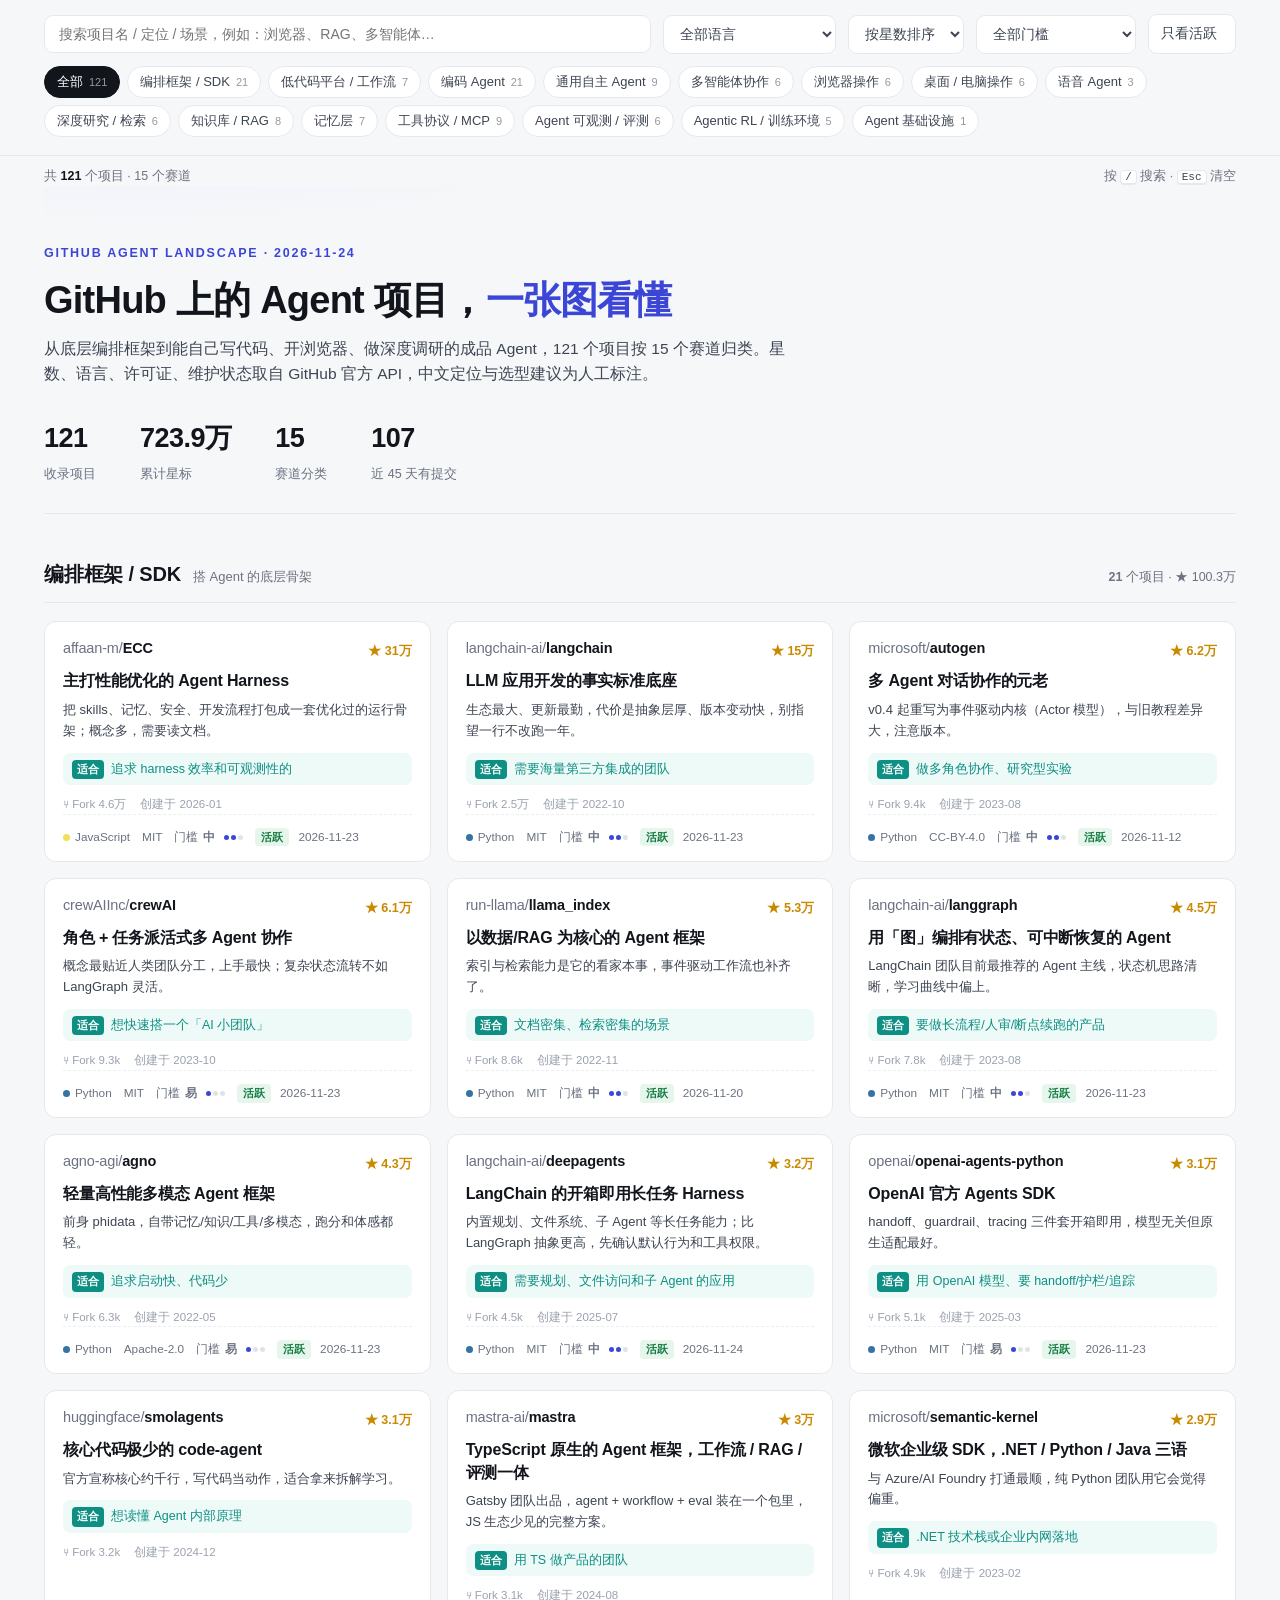
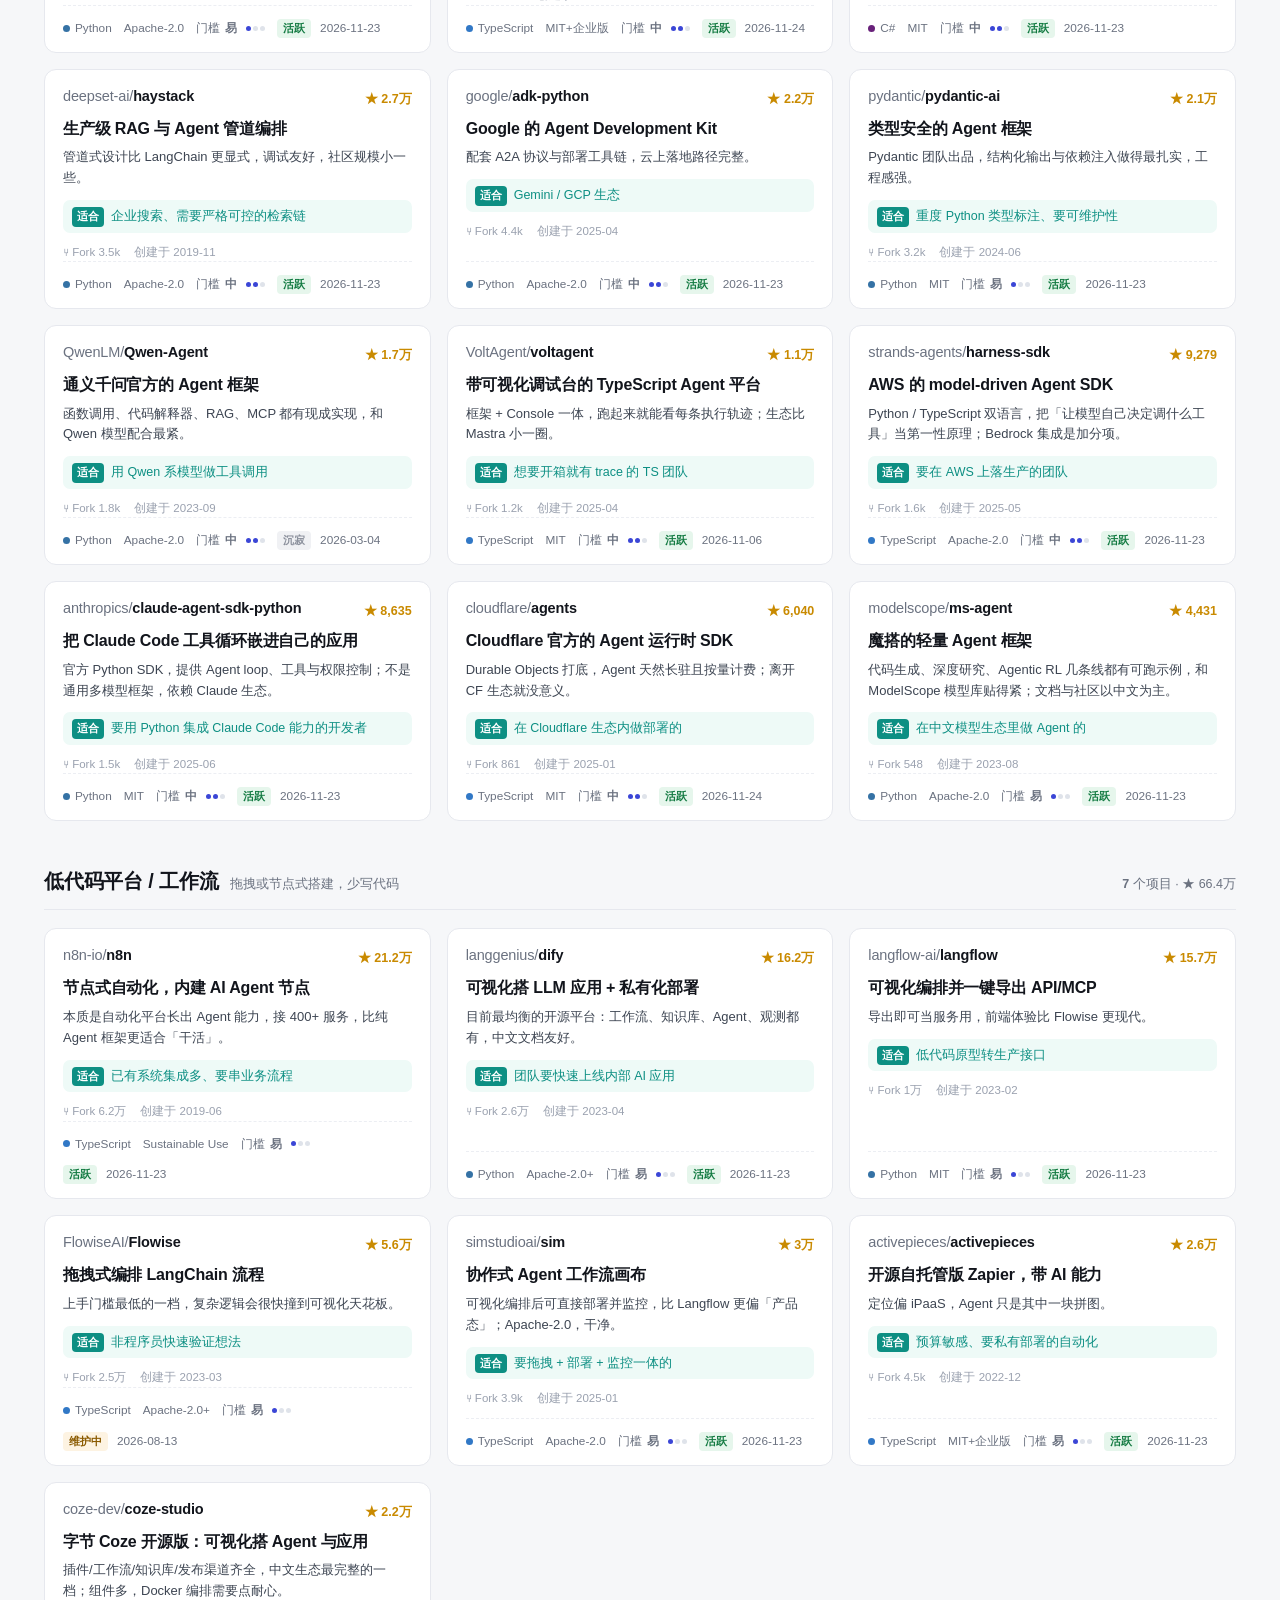
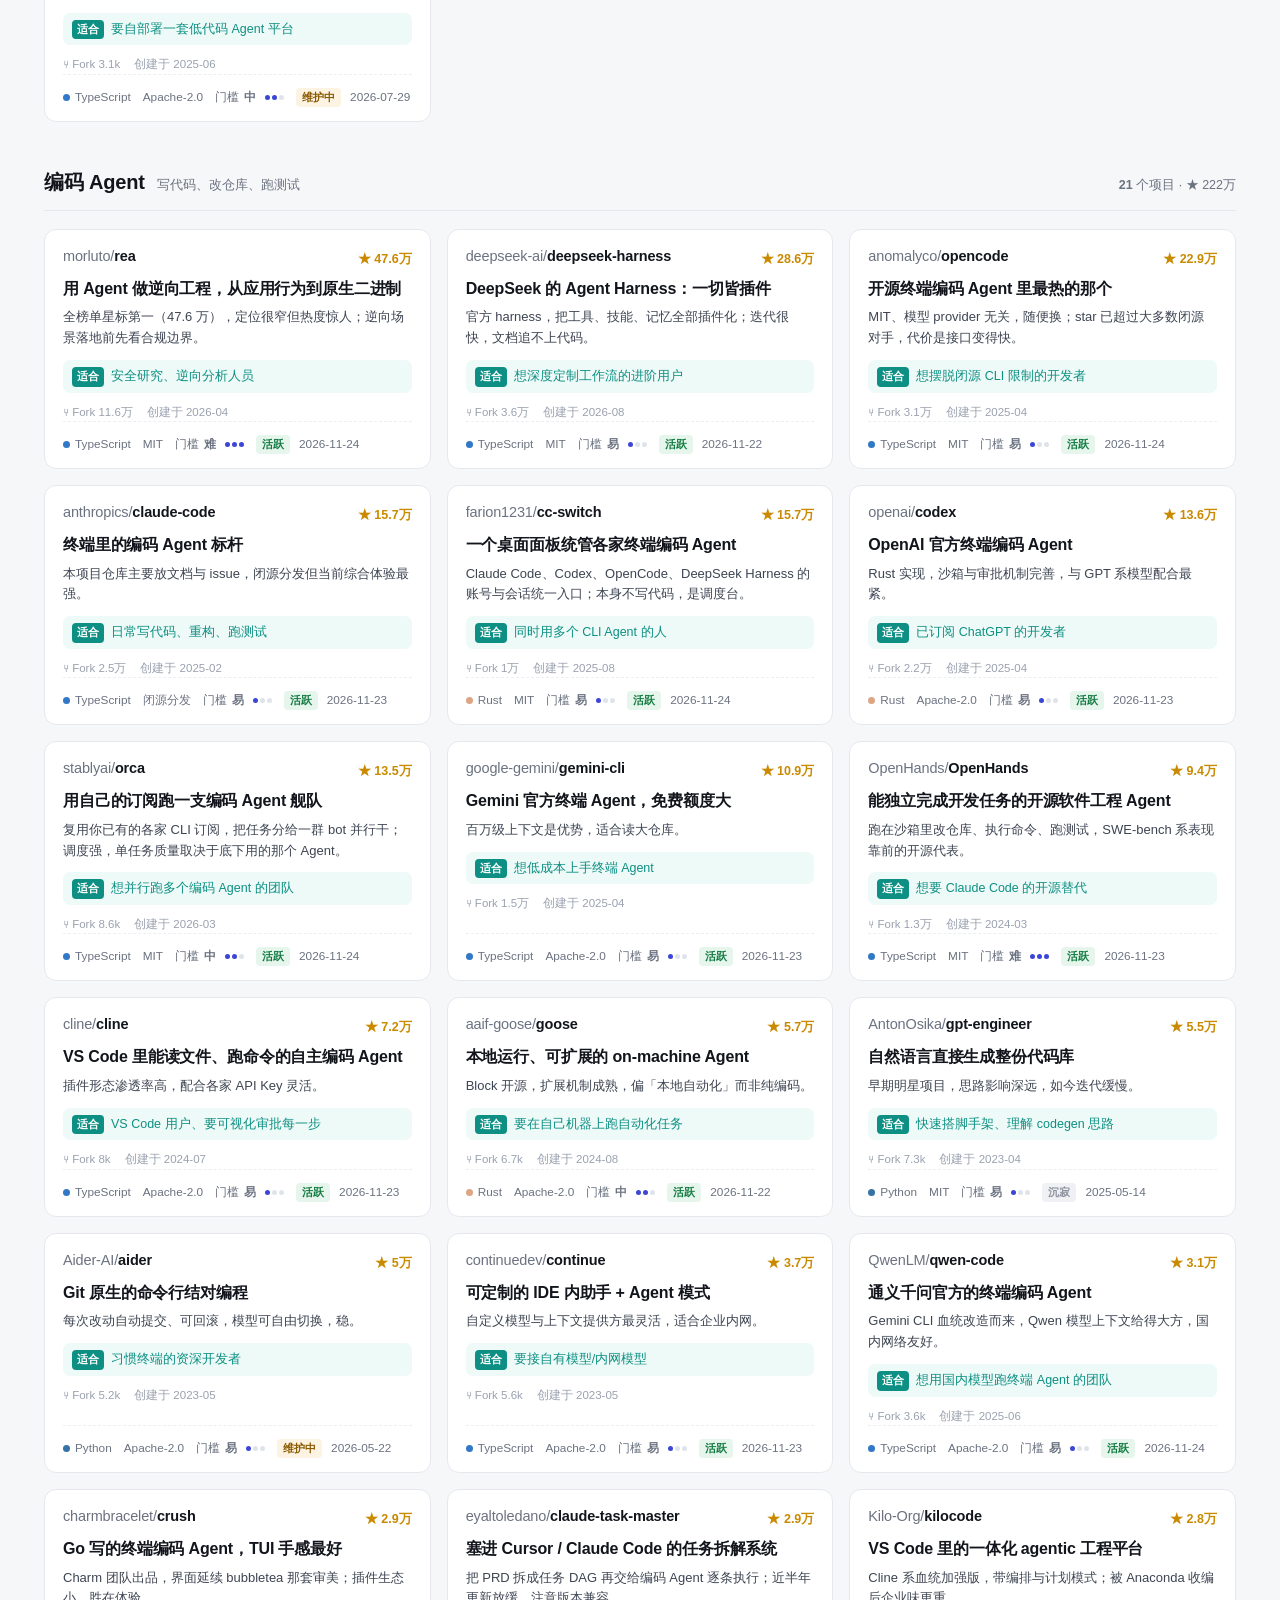
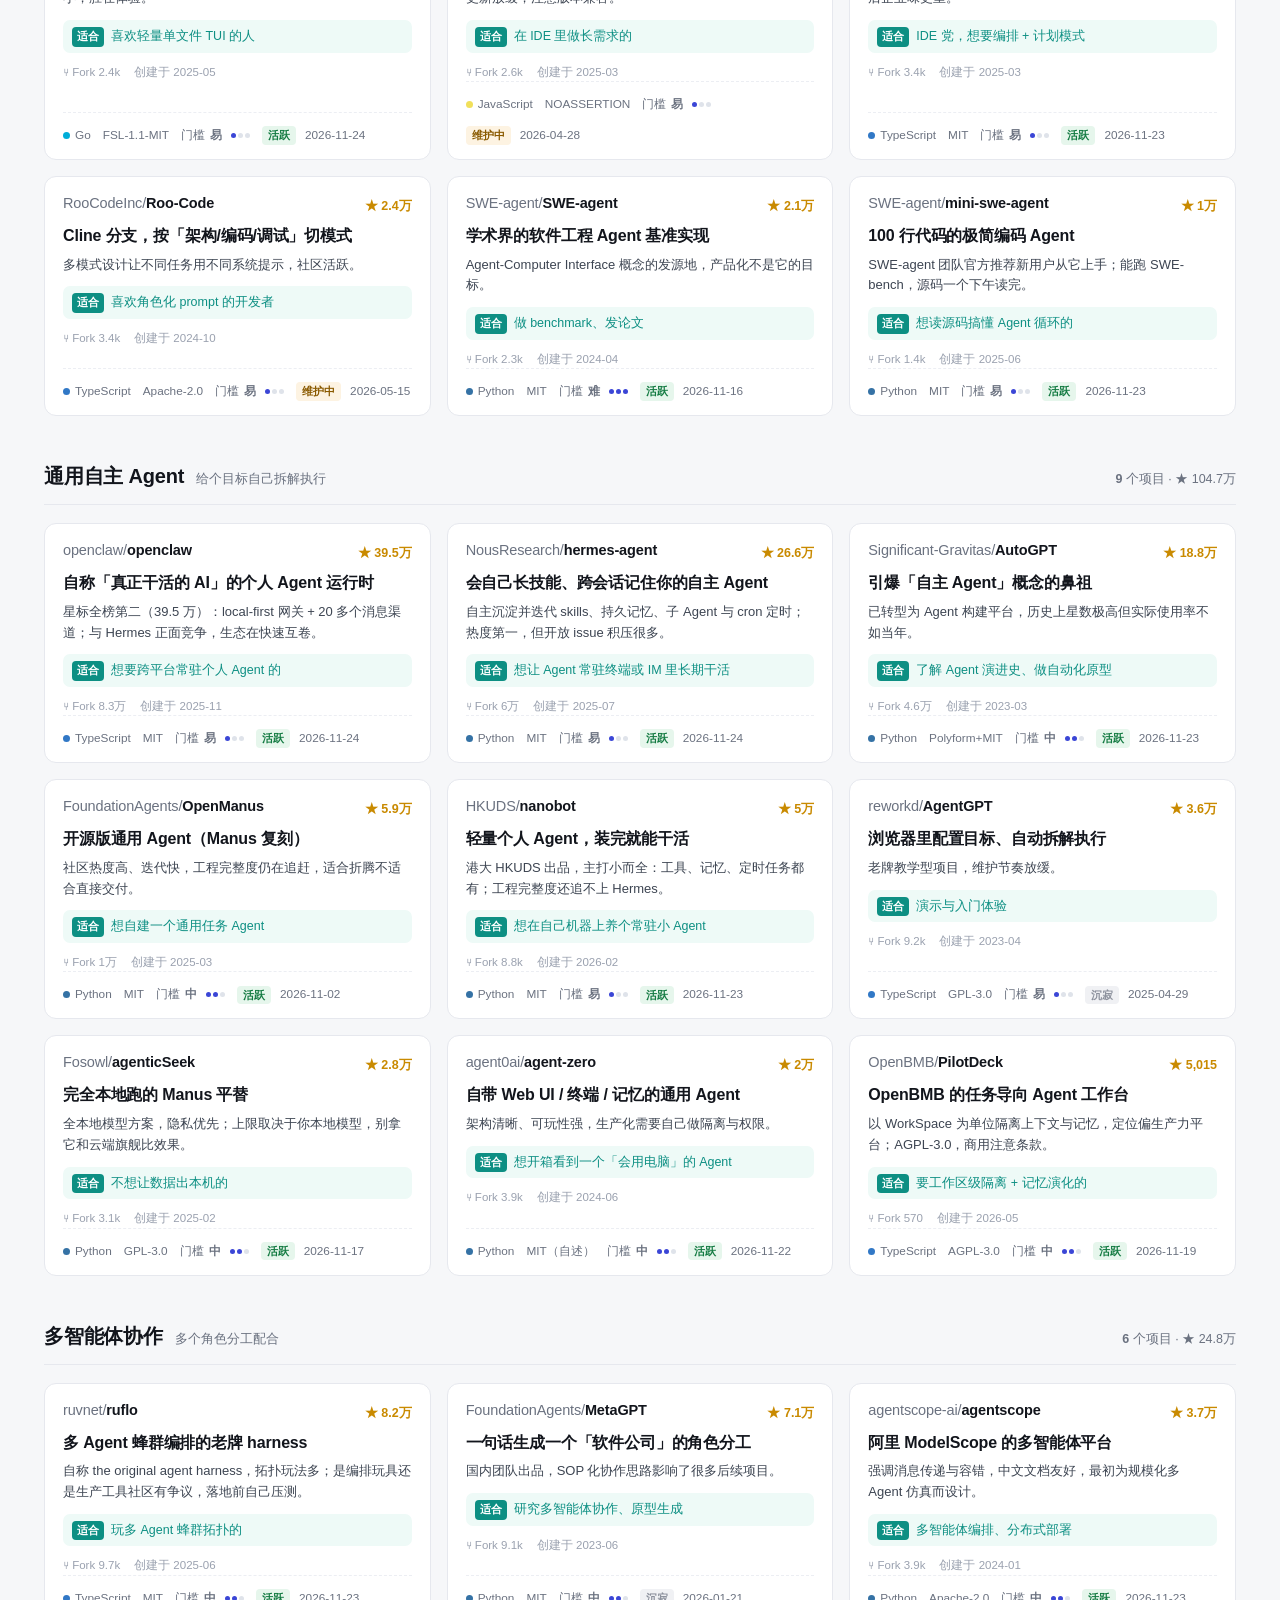
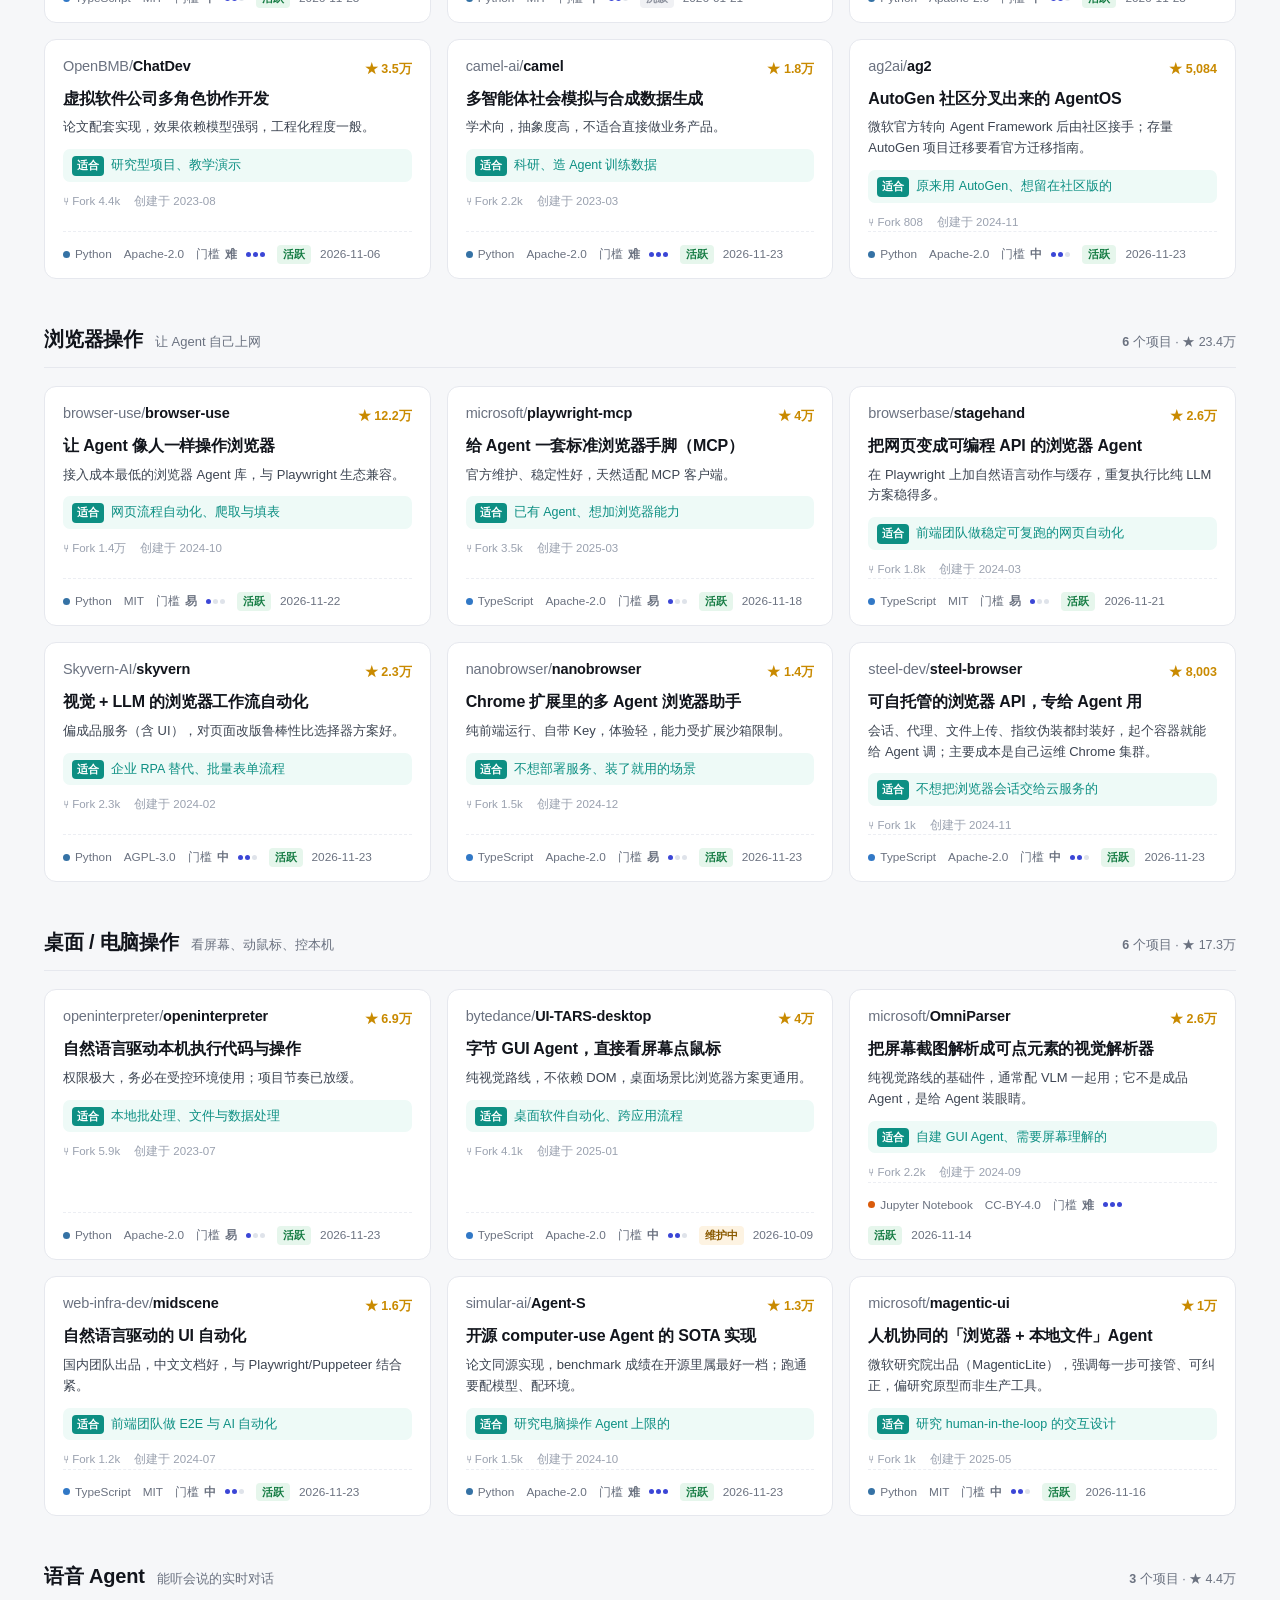
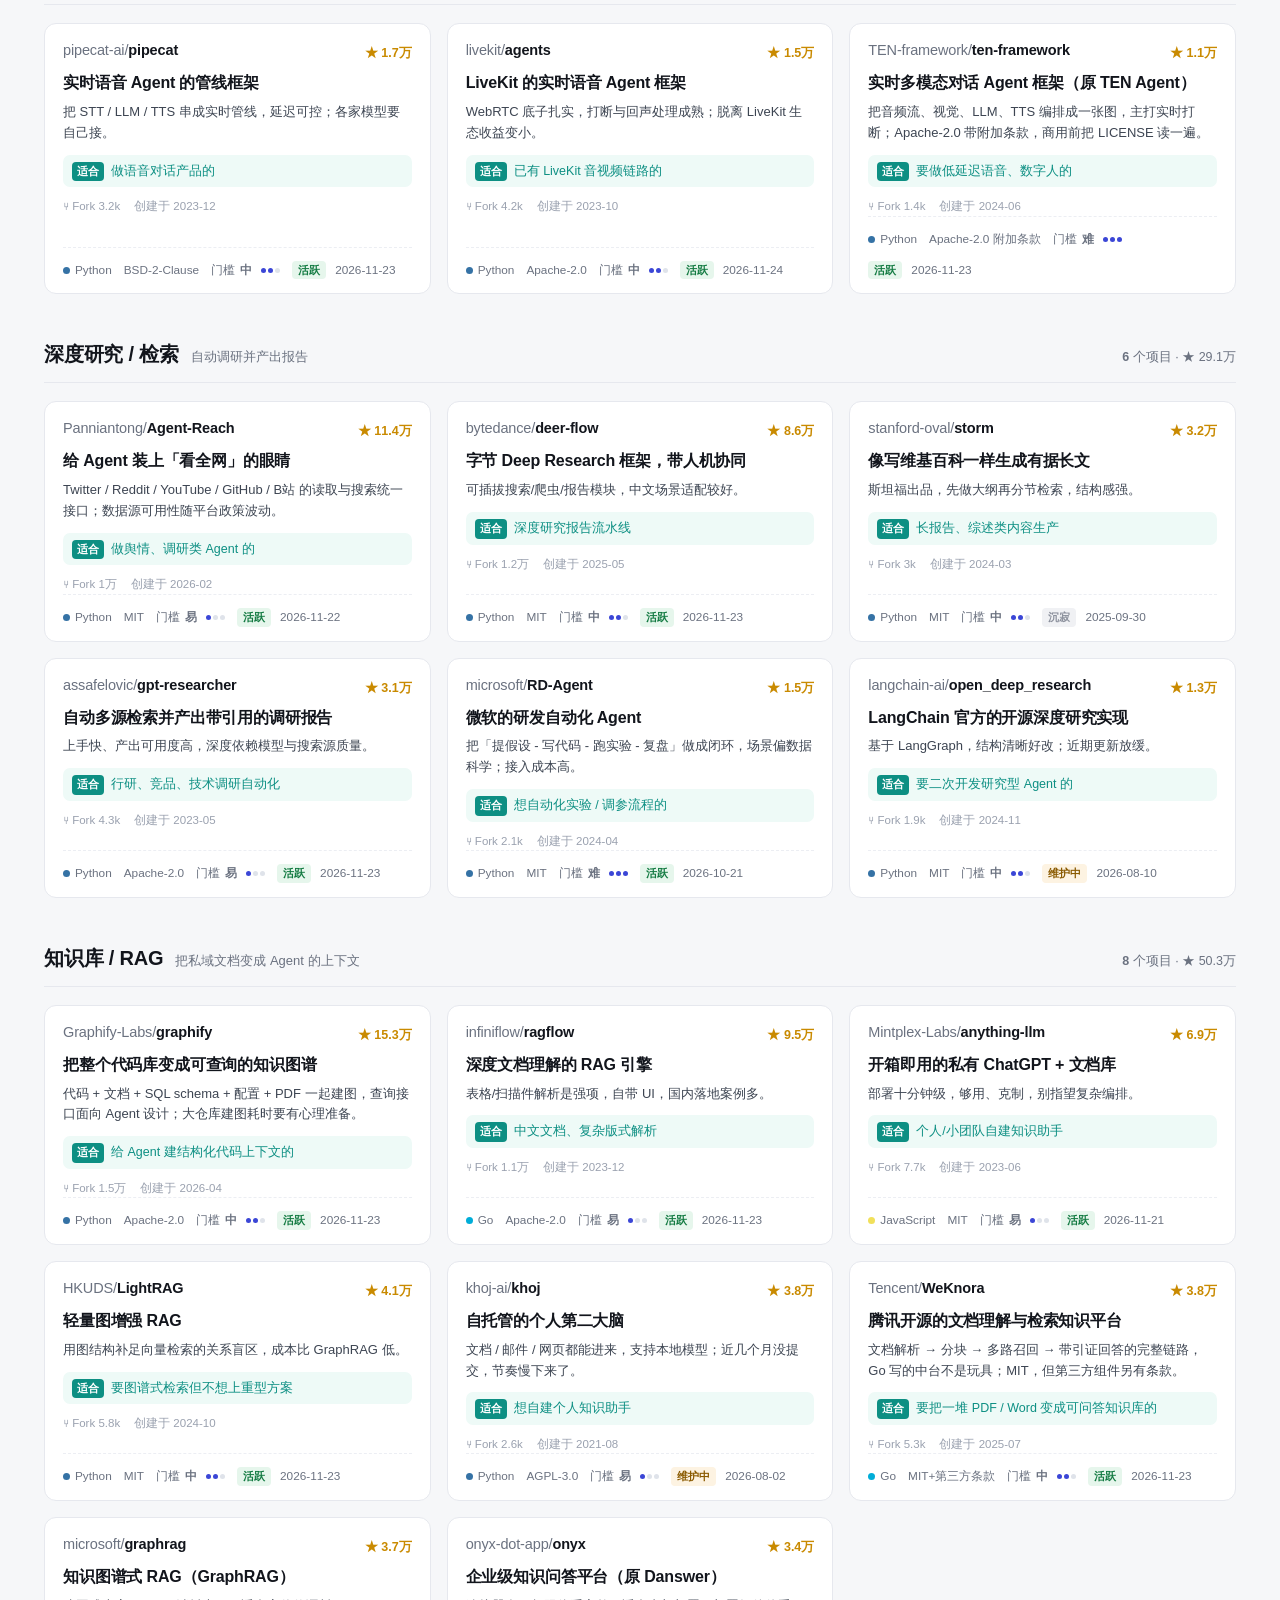
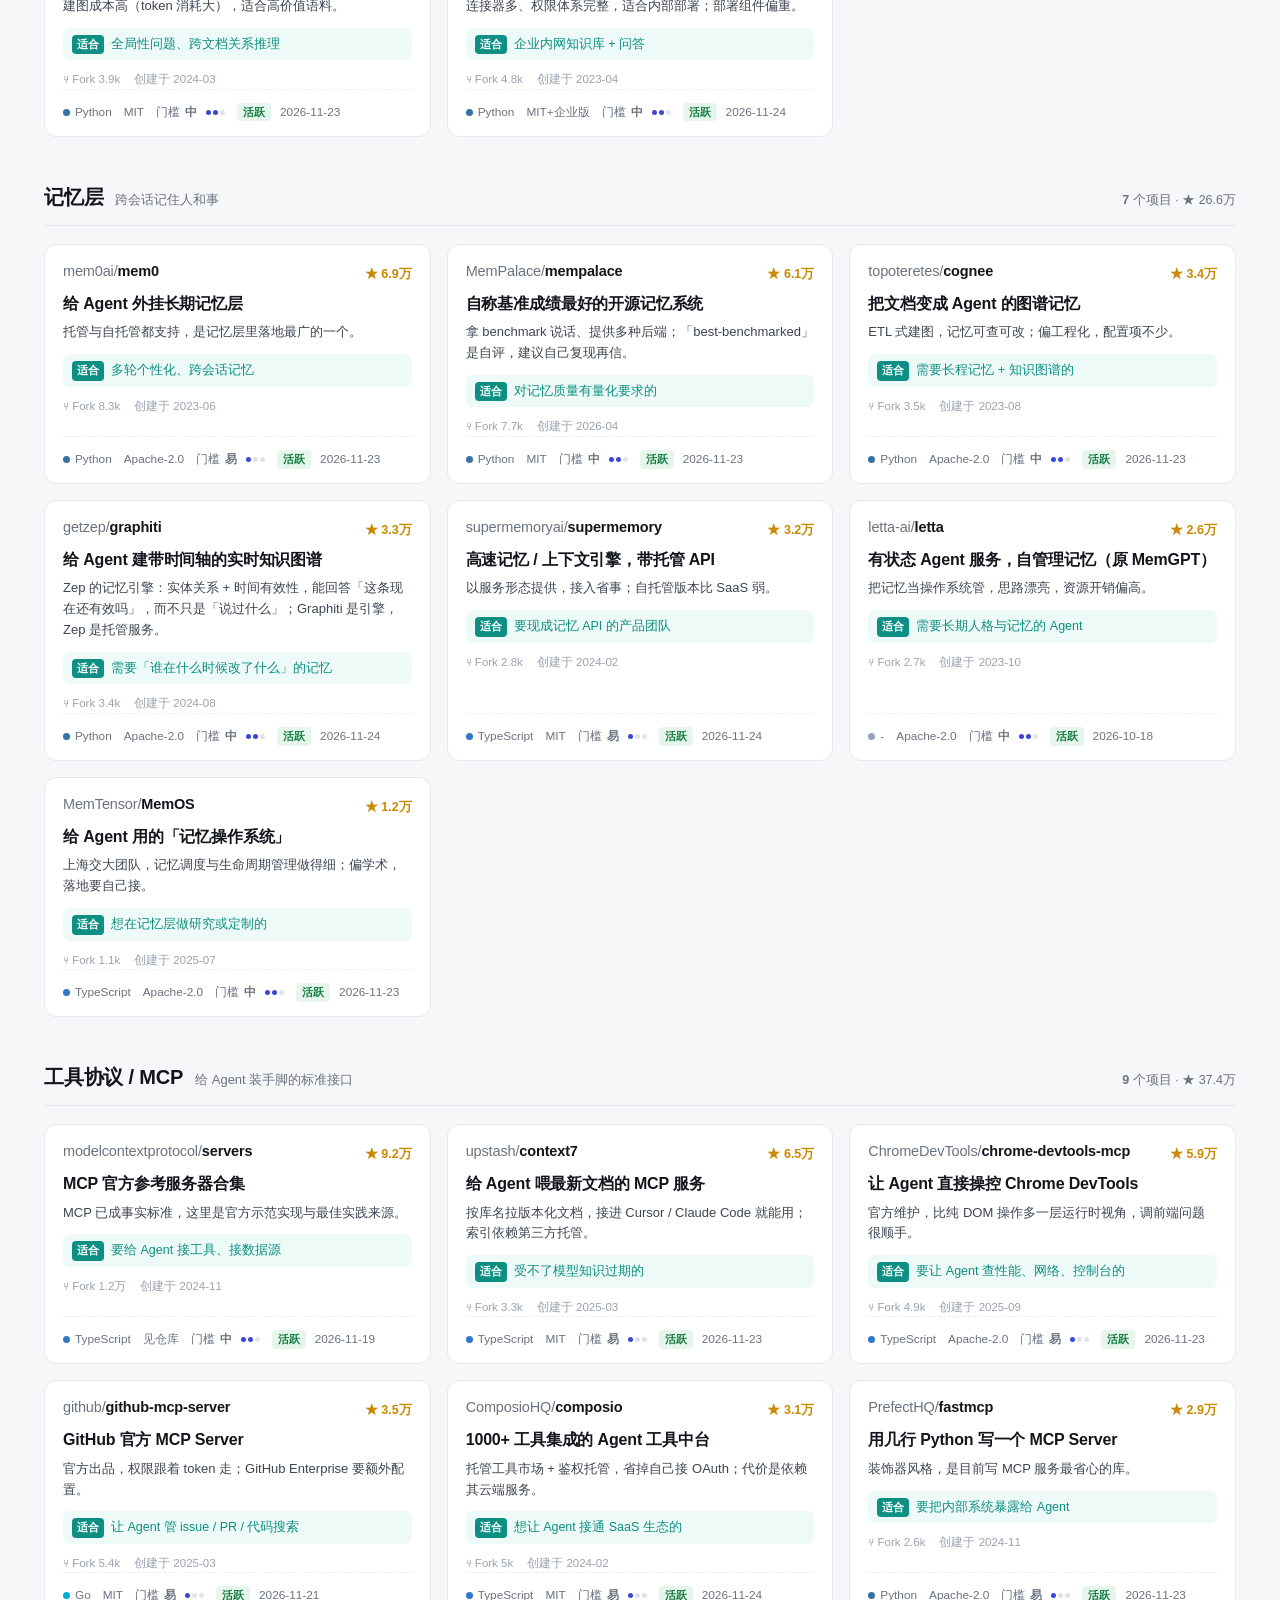
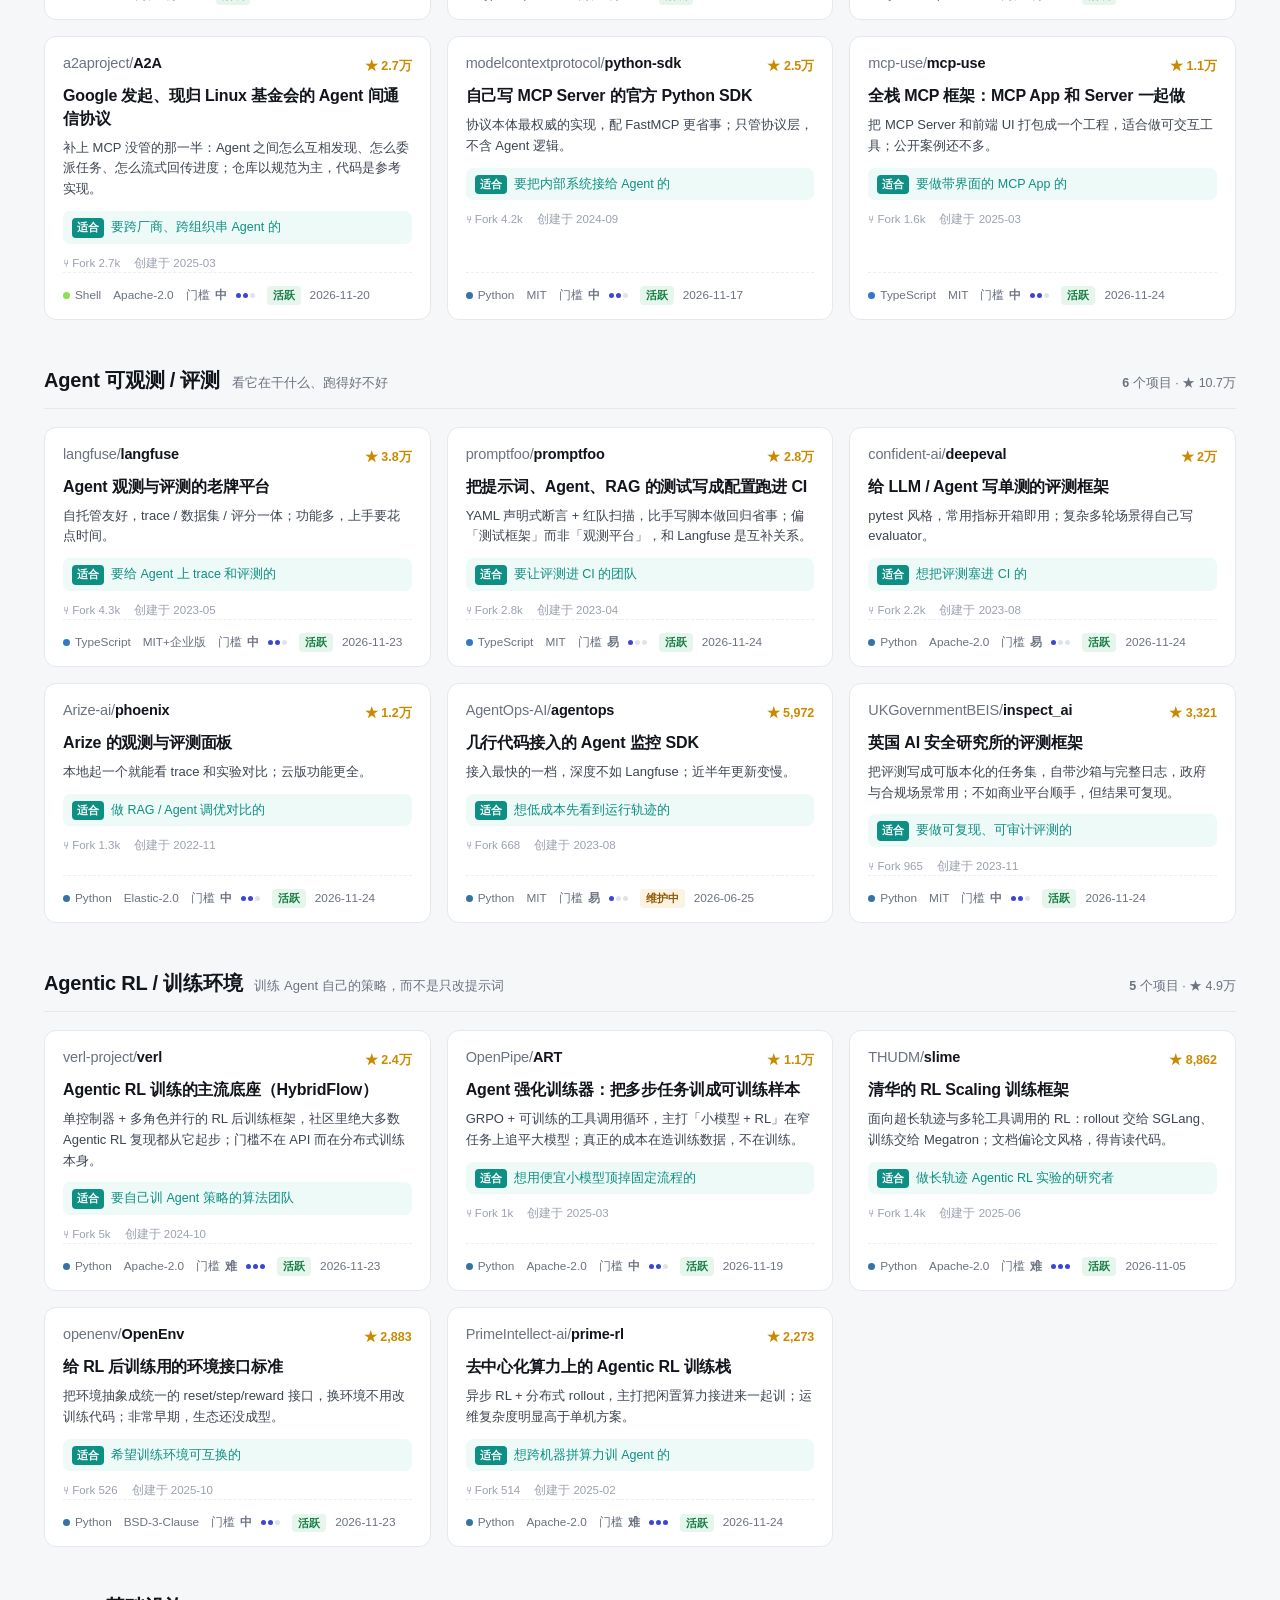
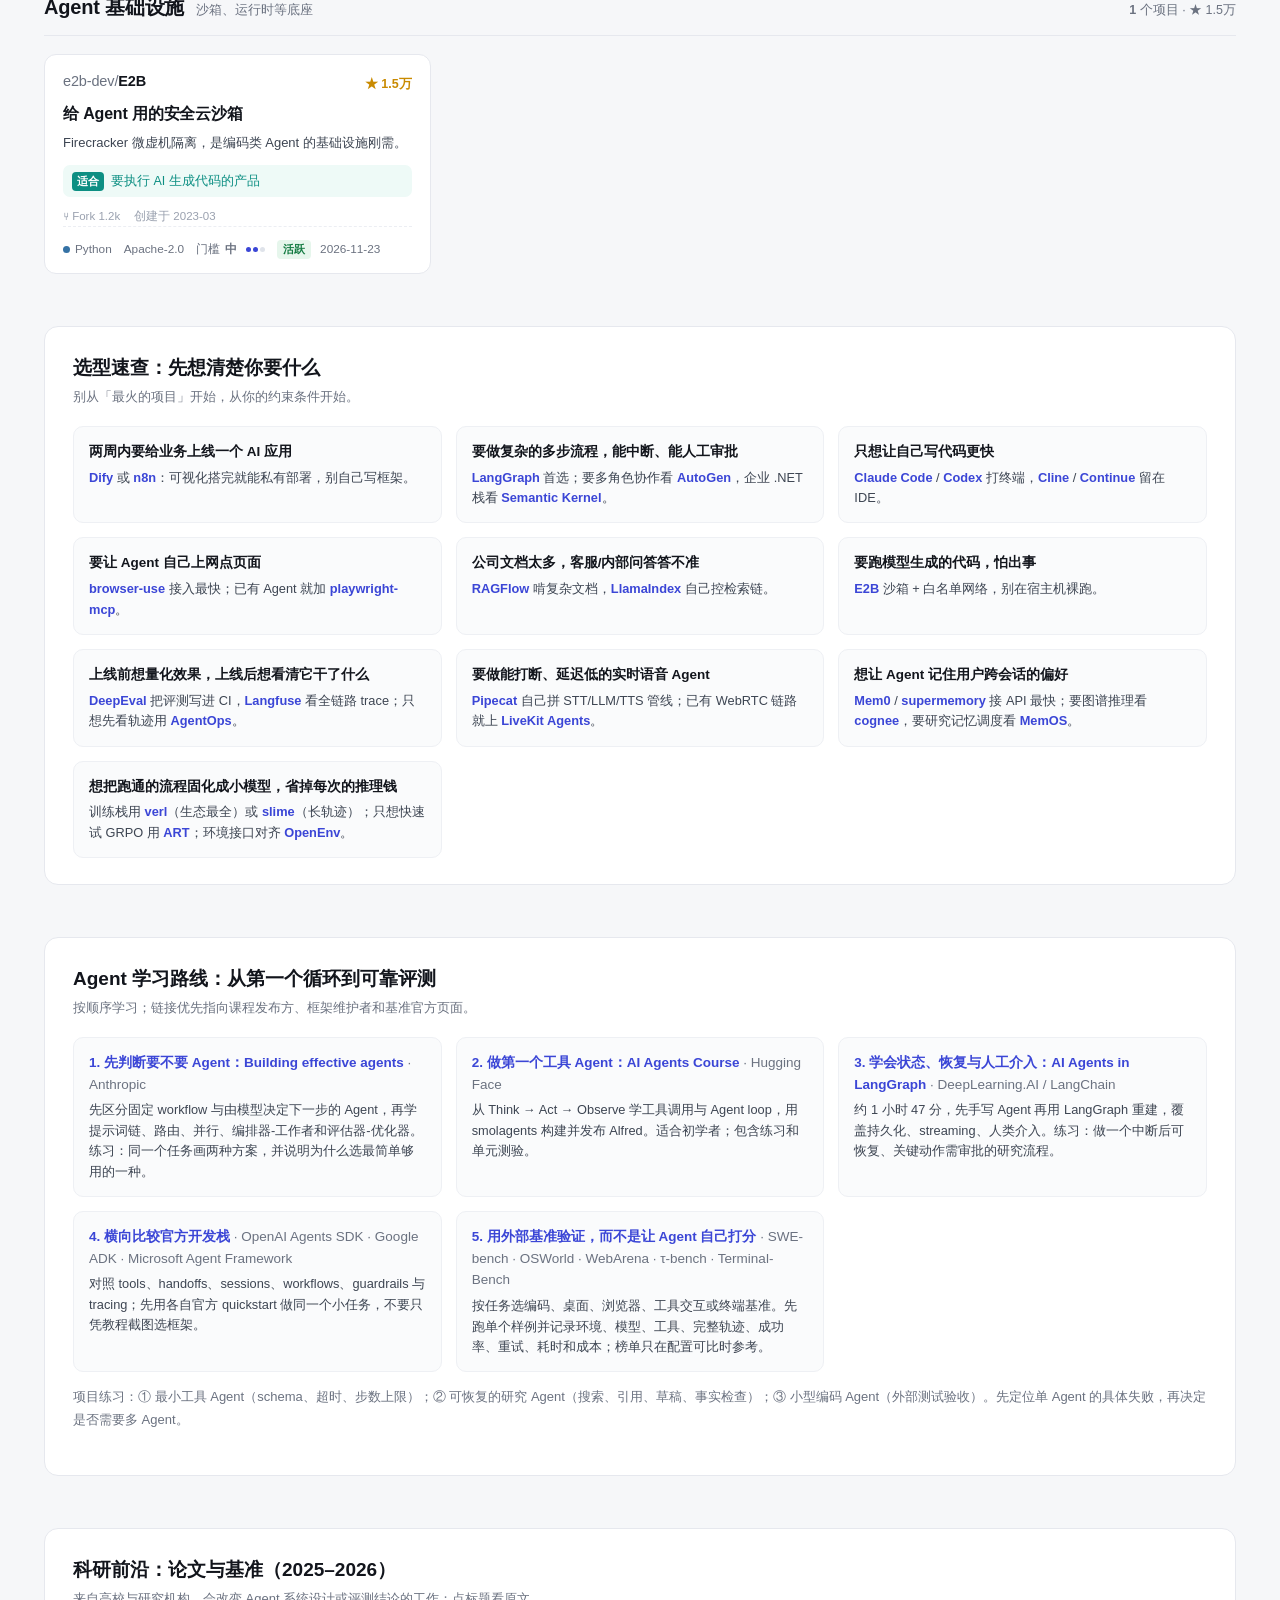
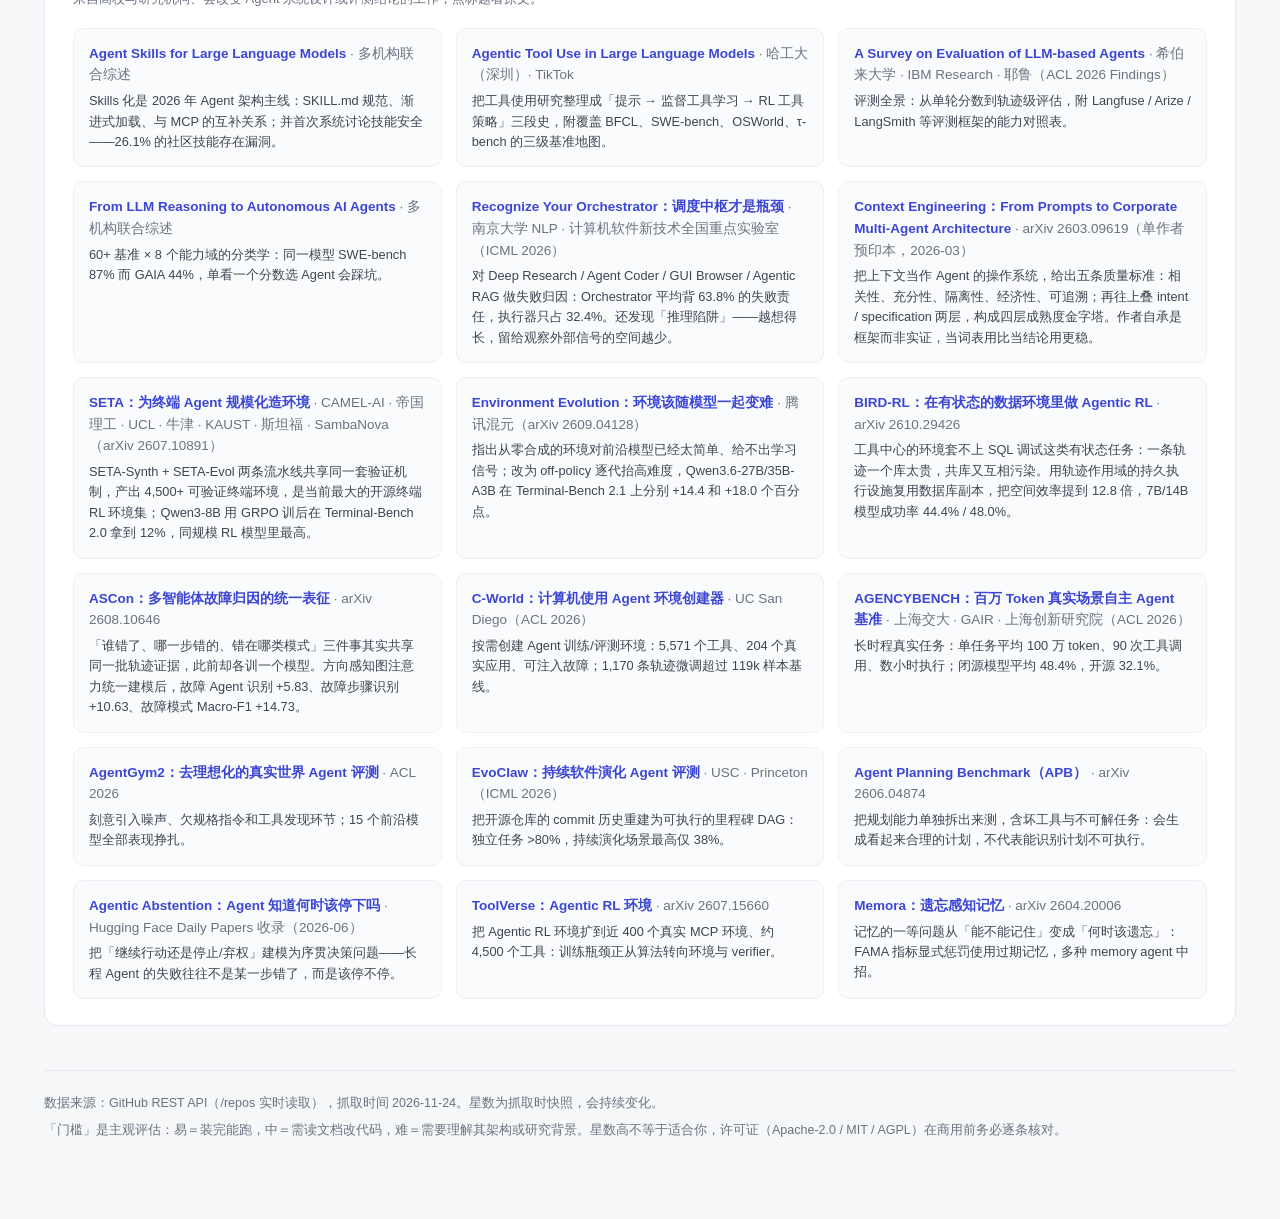
==== commit 00f27791: "Make index.html generated, fix search, add filters and shareable state 首页是手写的，改一次要动几百行卡片，且已经出现数据和文案对" ====
--- a/index.html
+++ b/index.html
@@ -43,7 +43,28 @@
 .chip:hover{border-color:#c9cfe0;color:var(--ink)}
 .chip.on{background:var(--ink);color:#fff;border-color:var(--ink)}
 .chip i{font-style:normal;font-size:11px;opacity:.55}
-.count-line{max-width:1240px;margin:10px auto 0;padding:0 24px;font-size:12.5px;color:var(--muted)}
+.tgl{border:1px solid var(--line);background:#fff;color:var(--ink2);font-size:13.5px;padding:10px 12px;
+  border-radius:9px;cursor:pointer;font-family:inherit;display:inline-flex;gap:6px;align-items:center;transition:.15s;
+  white-space:nowrap}
+.tgl:hover{border-color:#c9cfe0;color:var(--ink)}
+.tgl[aria-pressed="true"]{background:var(--ink);color:#fff;border-color:var(--ink)}
+.tgl i{font-style:normal;font-size:11px;opacity:.55}
+.tgl[aria-pressed="true"] i{opacity:.7}
+#reset{display:none;border:1px solid transparent;background:transparent;color:var(--accent);font-size:13px;
+  font-family:inherit;cursor:pointer;padding:8px 6px;border-radius:8px}
+#reset:hover{background:var(--accent-soft)}
+#reset.on{display:inline-block}
+.toolbar.scrolled{box-shadow:0 1px 0 var(--line),0 8px 20px -16px rgba(24,32,60,.45)}
+.count-line{max-width:1240px;margin:10px auto 0;padding:0 24px;font-size:12.5px;color:var(--muted);
+  display:flex;gap:10px;align-items:center;flex-wrap:wrap}
+.count-line b{color:var(--ink);font-weight:650;font-variant-numeric:tabular-nums}
+.count-line kbd{font-family:ui-monospace,SFMono-Regular,Menlo,monospace;font-size:11px;border:1px solid var(--line);
+  border-bottom-width:2px;border-radius:4px;padding:0 4px;background:#fff;color:var(--ink2)}
+.count-line .hint{margin-left:auto}
+@media(max-width:760px){.count-line .hint{display:none}}
+mark{background:#fff2b8;color:inherit;border-radius:3px;padding:0 1px}
+.tag-hit{font-size:10.5px;color:var(--muted);border:1px solid var(--line);border-radius:999px;
+  padding:0 6px;margin-left:6px;background:#fbfbfd;vertical-align:1px;white-space:nowrap}
 
 /* ---------- groups ---------- */
 .group{margin-top:44px}
@@ -94,9 +115,22 @@
 footer{margin-top:44px;padding-top:22px;border-top:1px solid var(--line);font-size:12.5px;color:var(--muted)}
 footer p+p{margin-top:7px}
 .empty{padding:60px 0;text-align:center;color:var(--muted);font-size:14px;display:none}
+.empty button{border:1px solid var(--line);background:#fff;color:var(--accent);font-family:inherit;font-size:13.5px;
+  padding:6px 12px;border-radius:8px;cursor:pointer;margin:0 6px}
+.empty button:hover{background:var(--accent-soft);border-color:#c9cfe0}
 @media(max-width:640px){
   h1{font-size:28px} .wrap{padding:0 16px 60px} header{padding:36px 0 22px}
   .stats{gap:26px} .grid{grid-template-columns:1fr} .toolbar,.tb-in,.chips,.count-line{padding-left:16px;padding-right:16px}
+  /* 窄屏：搜索独占一行，其余控件横滑一行，赛道 chips 也压成单行横滑，避免吸顶栏吃掉半屏 */
+  .toolbar{padding:10px 0 6px}
+  .tb-in{gap:8px}
+  #q{flex:1 1 100%;min-width:0}
+  select,.tgl{padding:8px 10px;font-size:13px}
+  .chips{flex-wrap:nowrap;overflow-x:auto;overscroll-behavior-x:contain;padding:8px 16px 2px;
+    scrollbar-width:none;-webkit-overflow-scrolling:touch}
+  .chips::-webkit-scrollbar{display:none}
+  .chip{flex:0 0 auto}
+  .count-line{margin-top:6px}
 }
 </style>
 </head>
@@ -104,20 +138,29 @@
 <div class="toolbar">
   <div class="tb-in">
     <input id="q" type="search" placeholder="搜索项目名 / 定位 / 场景，例如：浏览器、RAG、多智能体…">
-    <select id="lang"><option value="">全部语言</option><option value="Python">Python (67)</option><option value="TypeScript">TypeScript (40)</option><option value="Go">Go (4)</option><option value="JavaScript">JavaScript (3)</option><option value="Rust">Rust (3)</option><option value="C#">C# (1)</option><option value="Jupyter Notebook">Jupyter Notebook (1)</option><option value="-">- (1)</option><option value="Shell">Shell (1)</option></select>
+    <select id="lang"><option value="">全部语言</option><option value="Python">Python (67)</option><option value="TypeScript">TypeScript (40)</option><option value="Go">Go (4)</option><option value="JavaScript">JavaScript (3)</option><option value="Rust">Rust (3)</option><option value="C#">C# (1)</option><option value="Jupyter Notebook">Jupyter Notebook (1)</option><option value="Shell">Shell (1)</option><option value="-">- (1)</option></select>
     <select id="sort">
       <option value="stars">按星数排序</option>
       <option value="upd">按最近更新</option>
     </select>
+    <select id="diff">
+      <option value="">全部门槛</option>
+      <option value="易">门槛 易 · 装完能跑</option>
+      <option value="中">门槛 中 · 要改代码</option>
+      <option value="难">门槛 难 · 要懂架构</option>
+    </select>
+    <button class="tgl" id="act" aria-pressed="false" title="只留 45 天内有提交的项目">只看活跃<i></i></button>
+    <button id="reset">重置</button>
   </div>
   <div class="chips"><button class="chip on" data-cat="all">全部<i>121</i></button><button class="chip" data-cat="framework">编排框架 / SDK<i>21</i></button><button class="chip" data-cat="platform">低代码平台 / 工作流<i>7</i></button><button class="chip" data-cat="coding">编码 Agent<i>21</i></button><button class="chip" data-cat="auto">通用自主 Agent<i>9</i></button><button class="chip" data-cat="multi">多智能体协作<i>6</i></button><button class="chip" data-cat="browser">浏览器操作<i>6</i></button><button class="chip" data-cat="desktop">桌面 / 电脑操作<i>6</i></button><button class="chip" data-cat="voice">语音 Agent<i>3</i></button><button class="chip" data-cat="research">深度研究 / 检索<i>6</i></button><button class="chip" data-cat="knowledge">知识库 / RAG<i>8</i></button><button class="chip" data-cat="memory">记忆层<i>7</i></button><button class="chip" data-cat="protocol">工具协议 / MCP<i>9</i></button><button class="chip" data-cat="eval">Agent 可观测 / 评测<i>6</i></button><button class="chip" data-cat="rl">Agentic RL / 训练环境<i>5</i></button><button class="chip" data-cat="infra">Agent 基础设施<i>1</i></button></div>
 </div>
+<div class="count-line"><span id="cnt"></span><span class="hint">按 <kbd>/</kbd> 搜索 · <kbd>Esc</kbd> 清空</span></div>
 
 <div class="wrap">
 <header>
   <div class="kicker">GitHub Agent Landscape · 2026-11-24</div>
   <h1>GitHub 上的 Agent 项目，<em>一张图看懂</em></h1>
-  <p class="lede">从底层编排框架到能自己写代码、开浏览器、做深度调研的成品 Agent，119 个项目按 15 个赛道归类。星数、语言、许可证、维护状态取自 GitHub 官方 API，中文定位与选型建议为人工标注。</p>
+  <p class="lede">从底层编排框架到能自己写代码、开浏览器、做深度调研的成品 Agent，121 个项目按 15 个赛道归类。星数、语言、许可证、维护状态取自 GitHub 官方 API，中文定位与选型建议为人工标注。</p>
   <div class="stats">
     <div class="stat"><b>121</b><span>收录项目</span></div>
     <div class="stat"><b>723.9万</b><span>累计星标</span></div>
@@ -130,11 +173,12 @@
     <div class="group-head">
       <h2>编排框架 / SDK</h2>
       <span class="gsub">搭 Agent 的底层骨架</span>
-      <span class="gcount"><b class="gc-n">21</b> 个项目 · ★ 100.3万</span>
+      <span class="gcount"><b class="gc-n">21</b> 个项目 · ★ <span class="gc-s">100.3万</span></span>
     </div>
     <div class="grid">
     <article class="card" data-cat="framework" data-lang="JavaScript"
-             data-name="affaan-m/ecc 主打性能优化的 Agent Harness 追求 harness 效率和可观测性的 把 skills、记忆、安全、开发流程打包成一套优化过的运行骨架；概念多，需要读文档。 ai-agents anthropic claude claude-code developer-tools llm"
+             data-name="affaan-m/ecc 主打性能优化的 agent harness 追求 harness 效率和可观测性的 把 skills、记忆、安全、开发流程打包成一套优化过的运行骨架；概念多，需要读文档。"
+             data-diff="中" data-act="1" data-topics="ai-agents anthropic claude claude-code developer-tools llm"
              data-stars="309604" data-upd="2026-11-23">
       <div class="card-top">
         <a class="repo" href="https://github.com/affaan-m/ECC" target="_blank" rel="noopener">
@@ -144,7 +188,7 @@
       </div>
       <h3 class="pitch">主打性能优化的 Agent Harness</h3>
       <p class="note">把 skills、记忆、安全、开发流程打包成一套优化过的运行骨架；概念多，需要读文档。</p>
-      <div class="fit"><span class="fitk">适合</span>追求 harness 效率和可观测性的</div>
+      <div class="fit"><span class="fitk">适合</span><span class="fitv">追求 harness 效率和可观测性的</span></div>
       <div class="topics"><span>⑂ Fork 4.6万</span><span>创建于 2026-01</span></div>
       <div class="card-foot">
         <span class="meta-item lang"><i class="ldot" style="background:#f1e05a"></i>JavaScript</span>
@@ -154,7 +198,8 @@
       </div>
     </article>
     <article class="card" data-cat="framework" data-lang="Python"
-             data-name="langchain-ai/langchain LLM 应用开发的事实标准底座 需要海量第三方集成的团队 生态最大、更新最勤，代价是抽象层厚、版本变动快，别指望一行不改跑一年。 agents ai ai-agents anthropic chatgpt deepagents"
+             data-name="langchain-ai/langchain llm 应用开发的事实标准底座 需要海量第三方集成的团队 生态最大、更新最勤，代价是抽象层厚、版本变动快，别指望一行不改跑一年。"
+             data-diff="中" data-act="1" data-topics="agents ai ai-agents anthropic chatgpt deepagents"
              data-stars="149959" data-upd="2026-11-23">
       <div class="card-top">
         <a class="repo" href="https://github.com/langchain-ai/langchain" target="_blank" rel="noopener">
@@ -164,7 +209,7 @@
       </div>
       <h3 class="pitch">LLM 应用开发的事实标准底座</h3>
       <p class="note">生态最大、更新最勤，代价是抽象层厚、版本变动快，别指望一行不改跑一年。</p>
-      <div class="fit"><span class="fitk">适合</span>需要海量第三方集成的团队</div>
+      <div class="fit"><span class="fitk">适合</span><span class="fitv">需要海量第三方集成的团队</span></div>
       <div class="topics"><span>⑂ Fork 2.5万</span><span>创建于 2022-10</span></div>
       <div class="card-foot">
         <span class="meta-item lang"><i class="ldot" style="background:#3572A5"></i>Python</span>
@@ -174,7 +219,8 @@
       </div>
     </article>
     <article class="card" data-cat="framework" data-lang="Python"
-             data-name="microsoft/autogen 多 Agent 对话协作的元老 做多角色协作、研究型实验 v0.4 起重写为事件驱动内核（Actor 模型），与旧教程差异大，注意版本。 agentic agentic-agi agents ai autogen autogen-ecosystem"
+             data-name="microsoft/autogen 多 agent 对话协作的元老 做多角色协作、研究型实验 v0.4 起重写为事件驱动内核（actor 模型），与旧教程差异大，注意版本。"
+             data-diff="中" data-act="1" data-topics="agentic agentic-agi agents ai autogen autogen-ecosystem"
              data-stars="61965" data-upd="2026-11-12">
       <div class="card-top">
         <a class="repo" href="https://github.com/microsoft/autogen" target="_blank" rel="noopener">
@@ -184,7 +230,7 @@
       </div>
       <h3 class="pitch">多 Agent 对话协作的元老</h3>
       <p class="note">v0.4 起重写为事件驱动内核（Actor 模型），与旧教程差异大，注意版本。</p>
-      <div class="fit"><span class="fitk">适合</span>做多角色协作、研究型实验</div>
+      <div class="fit"><span class="fitk">适合</span><span class="fitv">做多角色协作、研究型实验</span></div>
       <div class="topics"><span>⑂ Fork 9.4k</span><span>创建于 2023-08</span></div>
       <div class="card-foot">
         <span class="meta-item lang"><i class="ldot" style="background:#3572A5"></i>Python</span>
@@ -194,7 +240,8 @@
       </div>
     </article>
     <article class="card" data-cat="framework" data-lang="Python"
-             data-name="crewaiinc/crewai 角色 + 任务派活式多 Agent 协作 想快速搭一个「AI 小团队」 概念最贴近人类团队分工，上手最快；复杂状态流转不如 LangGraph 灵活。 agents ai ai-agents aiagentframework llms"
+             data-name="crewaiinc/crewai 角色 + 任务派活式多 agent 协作 想快速搭一个「ai 小团队」 概念最贴近人类团队分工，上手最快；复杂状态流转不如 langgraph 灵活。"
+             data-diff="易" data-act="1" data-topics="agents ai ai-agents aiagentframework llms"
              data-stars="61202" data-upd="2026-11-23">
       <div class="card-top">
         <a class="repo" href="https://github.com/crewAIInc/crewAI" target="_blank" rel="noopener">
@@ -204,7 +251,7 @@
       </div>
       <h3 class="pitch">角色 + 任务派活式多 Agent 协作</h3>
       <p class="note">概念最贴近人类团队分工，上手最快；复杂状态流转不如 LangGraph 灵活。</p>
-      <div class="fit"><span class="fitk">适合</span>想快速搭一个「AI 小团队」</div>
+      <div class="fit"><span class="fitk">适合</span><span class="fitv">想快速搭一个「AI 小团队」</span></div>
       <div class="topics"><span>⑂ Fork 9.3k</span><span>创建于 2023-10</span></div>
       <div class="card-foot">
         <span class="meta-item lang"><i class="ldot" style="background:#3572A5"></i>Python</span>
@@ -214,7 +261,8 @@
       </div>
     </article>
     <article class="card" data-cat="framework" data-lang="Python"
-             data-name="run-llama/llama_index 以数据/RAG 为核心的 Agent 框架 文档密集、检索密集的场景 索引与检索能力是它的看家本事，事件驱动工作流也补齐了。 agents application data fine-tuning framework llamaindex"
+             data-name="run-llama/llama_index 以数据/rag 为核心的 agent 框架 文档密集、检索密集的场景 索引与检索能力是它的看家本事，事件驱动工作流也补齐了。"
+             data-diff="中" data-act="1" data-topics="agents application data fine-tuning framework llamaindex"
              data-stars="52987" data-upd="2026-11-20">
       <div class="card-top">
         <a class="repo" href="https://github.com/run-llama/llama_index" target="_blank" rel="noopener">
@@ -224,7 +272,7 @@
       </div>
       <h3 class="pitch">以数据/RAG 为核心的 Agent 框架</h3>
       <p class="note">索引与检索能力是它的看家本事，事件驱动工作流也补齐了。</p>
-      <div class="fit"><span class="fitk">适合</span>文档密集、检索密集的场景</div>
+      <div class="fit"><span class="fitk">适合</span><span class="fitv">文档密集、检索密集的场景</span></div>
       <div class="topics"><span>⑂ Fork 8.6k</span><span>创建于 2022-11</span></div>
       <div class="card-foot">
         <span class="meta-item lang"><i class="ldot" style="background:#3572A5"></i>Python</span>
@@ -234,7 +282,8 @@
       </div>
     </article>
     <article class="card" data-cat="framework" data-lang="Python"
-             data-name="langchain-ai/langgraph 用「图」编排有状态、可中断恢复的 Agent 要做长流程/人审/断点续跑的产品 LangChain 团队目前最推荐的 Agent 主线，状态机思路清晰，学习曲线中偏上。 agents ai ai-agents chatgpt deepagents enterprise"
+             data-name="langchain-ai/langgraph 用「图」编排有状态、可中断恢复的 agent 要做长流程/人审/断点续跑的产品 langchain 团队目前最推荐的 agent 主线，状态机思路清晰，学习曲线中偏上。"
+             data-diff="中" data-act="1" data-topics="agents ai ai-agents chatgpt deepagents enterprise"
              data-stars="45310" data-upd="2026-11-23">
       <div class="card-top">
         <a class="repo" href="https://github.com/langchain-ai/langgraph" target="_blank" rel="noopener">
@@ -244,7 +293,7 @@
       </div>
       <h3 class="pitch">用「图」编排有状态、可中断恢复的 Agent</h3>
       <p class="note">LangChain 团队目前最推荐的 Agent 主线，状态机思路清晰，学习曲线中偏上。</p>
-      <div class="fit"><span class="fitk">适合</span>要做长流程/人审/断点续跑的产品</div>
+      <div class="fit"><span class="fitk">适合</span><span class="fitv">要做长流程/人审/断点续跑的产品</span></div>
       <div class="topics"><span>⑂ Fork 7.8k</span><span>创建于 2023-08</span></div>
       <div class="card-foot">
         <span class="meta-item lang"><i class="ldot" style="background:#3572A5"></i>Python</span>
@@ -254,7 +303,8 @@
       </div>
     </article>
     <article class="card" data-cat="framework" data-lang="Python"
-             data-name="agno-agi/agno 轻量高性能多模态 Agent 框架 追求启动快、代码少 前身 phidata，自带记忆/知识/工具/多模态，跑分和体感都轻。 agents ai ai-agents developer-tools python"
+             data-name="agno-agi/agno 轻量高性能多模态 agent 框架 追求启动快、代码少 前身 phidata，自带记忆/知识/工具/多模态，跑分和体感都轻。"
+             data-diff="易" data-act="1" data-topics="agents ai ai-agents developer-tools python"
              data-stars="43269" data-upd="2026-11-23">
       <div class="card-top">
         <a class="repo" href="https://github.com/agno-agi/agno" target="_blank" rel="noopener">
@@ -264,7 +314,7 @@
       </div>
       <h3 class="pitch">轻量高性能多模态 Agent 框架</h3>
       <p class="note">前身 phidata，自带记忆/知识/工具/多模态，跑分和体感都轻。</p>
-      <div class="fit"><span class="fitk">适合</span>追求启动快、代码少</div>
+      <div class="fit"><span class="fitk">适合</span><span class="fitv">追求启动快、代码少</span></div>
       <div class="topics"><span>⑂ Fork 6.3k</span><span>创建于 2022-05</span></div>
       <div class="card-foot">
         <span class="meta-item lang"><i class="ldot" style="background:#3572A5"></i>Python</span>
@@ -274,7 +324,8 @@
       </div>
     </article>
     <article class="card" data-cat="framework" data-lang="Python"
-             data-name="langchain-ai/deepagents LangChain 的开箱即用长任务 Harness 需要规划、文件访问和子 Agent 的应用 内置规划、文件系统、子 Agent 等长任务能力；比 LangGraph 抽象更高，先确认默认行为和工具权限。 ai deepagents harness harness-engineering langchain langgraph"
+             data-name="langchain-ai/deepagents langchain 的开箱即用长任务 harness 需要规划、文件访问和子 agent 的应用 内置规划、文件系统、子 agent 等长任务能力；比 langgraph 抽象更高，先确认默认行为和工具权限。"
+             data-diff="中" data-act="1" data-topics="ai deepagents harness harness-engineering langchain langgraph"
              data-stars="31543" data-upd="2026-11-24">
       <div class="card-top">
         <a class="repo" href="https://github.com/langchain-ai/deepagents" target="_blank" rel="noopener">
@@ -284,8 +335,8 @@
       </div>
       <h3 class="pitch">LangChain 的开箱即用长任务 Harness</h3>
       <p class="note">内置规划、文件系统、子 Agent 等长任务能力；比 LangGraph 抽象更高，先确认默认行为和工具权限。</p>
-      <div class="fit"><span class="fitk">适合</span>需要规划、文件访问和子 Agent 的应用</div>
-      <div class="topics"><span>⑂ Fork 4,465</span><span>创建于 2025-07</span></div>
+      <div class="fit"><span class="fitk">适合</span><span class="fitv">需要规划、文件访问和子 Agent 的应用</span></div>
+      <div class="topics"><span>⑂ Fork 4.5k</span><span>创建于 2025-07</span></div>
       <div class="card-foot">
         <span class="meta-item lang"><i class="ldot" style="background:#3572A5"></i>Python</span>
         <span class="meta-item">MIT</span>
@@ -294,7 +345,8 @@
       </div>
     </article>
     <article class="card" data-cat="framework" data-lang="Python"
-             data-name="openai/openai-agents-python OpenAI 官方 Agents SDK 用 OpenAI 模型、要 handoff/护栏/追踪 handoff、guardrail、tracing 三件套开箱即用，模型无关但原生适配最好。 agents ai framework harness llm openai"
+             data-name="openai/openai-agents-python openai 官方 agents sdk 用 openai 模型、要 handoff/护栏/追踪 handoff、guardrail、tracing 三件套开箱即用，模型无关但原生适配最好。"
+             data-diff="易" data-act="1" data-topics="agents ai framework harness llm openai"
              data-stars="30841" data-upd="2026-11-23">
       <div class="card-top">
         <a class="repo" href="https://github.com/openai/openai-agents-python" target="_blank" rel="noopener">
@@ -304,7 +356,7 @@
       </div>
       <h3 class="pitch">OpenAI 官方 Agents SDK</h3>
       <p class="note">handoff、guardrail、tracing 三件套开箱即用，模型无关但原生适配最好。</p>
-      <div class="fit"><span class="fitk">适合</span>用 OpenAI 模型、要 handoff/护栏/追踪</div>
+      <div class="fit"><span class="fitk">适合</span><span class="fitv">用 OpenAI 模型、要 handoff/护栏/追踪</span></div>
       <div class="topics"><span>⑂ Fork 5.1k</span><span>创建于 2025-03</span></div>
       <div class="card-foot">
         <span class="meta-item lang"><i class="ldot" style="background:#3572A5"></i>Python</span>
@@ -314,7 +366,8 @@
       </div>
     </article>
     <article class="card" data-cat="framework" data-lang="Python"
-             data-name="huggingface/smolagents 核心代码极少的 code-agent 想读懂 Agent 内部原理 官方宣称核心约千行，写代码当动作，适合拿来拆解学习。 "
+             data-name="huggingface/smolagents 核心代码极少的 code-agent 想读懂 agent 内部原理 官方宣称核心约千行，写代码当动作，适合拿来拆解学习。"
+             data-diff="易" data-act="1" data-topics=""
              data-stars="30501" data-upd="2026-11-23">
       <div class="card-top">
         <a class="repo" href="https://github.com/huggingface/smolagents" target="_blank" rel="noopener">
@@ -324,7 +377,7 @@
       </div>
       <h3 class="pitch">核心代码极少的 code-agent</h3>
       <p class="note">官方宣称核心约千行，写代码当动作，适合拿来拆解学习。</p>
-      <div class="fit"><span class="fitk">适合</span>想读懂 Agent 内部原理</div>
+      <div class="fit"><span class="fitk">适合</span><span class="fitv">想读懂 Agent 内部原理</span></div>
       <div class="topics"><span>⑂ Fork 3.2k</span><span>创建于 2024-12</span></div>
       <div class="card-foot">
         <span class="meta-item lang"><i class="ldot" style="background:#3572A5"></i>Python</span>
@@ -334,7 +387,8 @@
       </div>
     </article>
     <article class="card" data-cat="framework" data-lang="TypeScript"
-             data-name="mastra-ai/mastra TypeScript 原生的 Agent 框架，工作流 / RAG / 评测一体 用 TS 做产品的团队 Gatsby 团队出品，agent + workflow + eval 装在一个包里，JS 生态少见的完整方案。 agents ai chatbots evals javascript llm"
+             data-name="mastra-ai/mastra typescript 原生的 agent 框架，工作流 / rag / 评测一体 用 ts 做产品的团队 gatsby 团队出品，agent + workflow + eval 装在一个包里，js 生态少见的完整方案。"
+             data-diff="中" data-act="1" data-topics="agents ai chatbots evals javascript llm"
              data-stars="29771" data-upd="2026-11-24">
       <div class="card-top">
         <a class="repo" href="https://github.com/mastra-ai/mastra" target="_blank" rel="noopener">
@@ -344,7 +398,7 @@
       </div>
       <h3 class="pitch">TypeScript 原生的 Agent 框架，工作流 / RAG / 评测一体</h3>
       <p class="note">Gatsby 团队出品，agent + workflow + eval 装在一个包里，JS 生态少见的完整方案。</p>
-      <div class="fit"><span class="fitk">适合</span>用 TS 做产品的团队</div>
+      <div class="fit"><span class="fitk">适合</span><span class="fitv">用 TS 做产品的团队</span></div>
       <div class="topics"><span>⑂ Fork 3.1k</span><span>创建于 2024-08</span></div>
       <div class="card-foot">
         <span class="meta-item lang"><i class="ldot" style="background:#3178c6"></i>TypeScript</span>
@@ -354,7 +408,8 @@
       </div>
     </article>
     <article class="card" data-cat="framework" data-lang="C#"
-             data-name="microsoft/semantic-kernel 微软企业级 SDK，.NET / Python / Java 三语 .NET 技术栈或企业内网落地 与 Azure/AI Foundry 打通最顺，纯 Python 团队用它会觉得偏重。 ai artificial-intelligence llm openai sdk"
+             data-name="microsoft/semantic-kernel 微软企业级 sdk，.net / python / java 三语 .net 技术栈或企业内网落地 与 azure/ai foundry 打通最顺，纯 python 团队用它会觉得偏重。"
+             data-diff="中" data-act="1" data-topics="ai artificial-intelligence llm openai sdk"
              data-stars="28794" data-upd="2026-11-23">
       <div class="card-top">
         <a class="repo" href="https://github.com/microsoft/semantic-kernel" target="_blank" rel="noopener">
@@ -364,7 +419,7 @@
       </div>
       <h3 class="pitch">微软企业级 SDK，.NET / Python / Java 三语</h3>
       <p class="note">与 Azure/AI Foundry 打通最顺，纯 Python 团队用它会觉得偏重。</p>
-      <div class="fit"><span class="fitk">适合</span>.NET 技术栈或企业内网落地</div>
+      <div class="fit"><span class="fitk">适合</span><span class="fitv">.NET 技术栈或企业内网落地</span></div>
       <div class="topics"><span>⑂ Fork 4.9k</span><span>创建于 2023-02</span></div>
       <div class="card-foot">
         <span class="meta-item lang"><i class="ldot" style="background:#68217a"></i>C#</span>
@@ -374,7 +429,8 @@
       </div>
     </article>
     <article class="card" data-cat="framework" data-lang="Python"
-             data-name="deepset-ai/haystack 生产级 RAG 与 Agent 管道编排 企业搜索、需要严格可控的检索链 管道式设计比 LangChain 更显式，调试友好，社区规模小一些。 agent-framework agentic-ai agentic-rag agents ai ai-agents"
+             data-name="deepset-ai/haystack 生产级 rag 与 agent 管道编排 企业搜索、需要严格可控的检索链 管道式设计比 langchain 更显式，调试友好，社区规模小一些。"
+             data-diff="中" data-act="1" data-topics="agent-framework agentic-ai agentic-rag agents ai ai-agents"
              data-stars="27084" data-upd="2026-11-23">
       <div class="card-top">
         <a class="repo" href="https://github.com/deepset-ai/haystack" target="_blank" rel="noopener">
@@ -384,7 +440,7 @@
       </div>
       <h3 class="pitch">生产级 RAG 与 Agent 管道编排</h3>
       <p class="note">管道式设计比 LangChain 更显式，调试友好，社区规模小一些。</p>
-      <div class="fit"><span class="fitk">适合</span>企业搜索、需要严格可控的检索链</div>
+      <div class="fit"><span class="fitk">适合</span><span class="fitv">企业搜索、需要严格可控的检索链</span></div>
       <div class="topics"><span>⑂ Fork 3.5k</span><span>创建于 2019-11</span></div>
       <div class="card-foot">
         <span class="meta-item lang"><i class="ldot" style="background:#3572A5"></i>Python</span>
@@ -394,7 +450,8 @@
       </div>
     </article>
     <article class="card" data-cat="framework" data-lang="Python"
-             data-name="google/adk-python Google 的 Agent Development Kit Gemini / GCP 生态 配套 A2A 协议与部署工具链，云上落地路径完整。 agent agentic agentic-ai agents agents-sdk ai"
+             data-name="google/adk-python google 的 agent development kit gemini / gcp 生态 配套 a2a 协议与部署工具链，云上落地路径完整。"
+             data-diff="中" data-act="1" data-topics="agent agentic agentic-ai agents agents-sdk ai"
              data-stars="22324" data-upd="2026-11-23">
       <div class="card-top">
         <a class="repo" href="https://github.com/google/adk-python" target="_blank" rel="noopener">
@@ -404,7 +461,7 @@
       </div>
       <h3 class="pitch">Google 的 Agent Development Kit</h3>
       <p class="note">配套 A2A 协议与部署工具链，云上落地路径完整。</p>
-      <div class="fit"><span class="fitk">适合</span>Gemini / GCP 生态</div>
+      <div class="fit"><span class="fitk">适合</span><span class="fitv">Gemini / GCP 生态</span></div>
       <div class="topics"><span>⑂ Fork 4.4k</span><span>创建于 2025-04</span></div>
       <div class="card-foot">
         <span class="meta-item lang"><i class="ldot" style="background:#3572A5"></i>Python</span>
@@ -414,7 +471,8 @@
       </div>
     </article>
     <article class="card" data-cat="framework" data-lang="Python"
-             data-name="pydantic/pydantic-ai 类型安全的 Agent 框架 重度 Python 类型标注、要可维护性 Pydantic 团队出品，结构化输出与依赖注入做得最扎实，工程感强。 agent-framework genai harness harness-engineering llm pydantic"
+             data-name="pydantic/pydantic-ai 类型安全的 agent 框架 重度 python 类型标注、要可维护性 pydantic 团队出品，结构化输出与依赖注入做得最扎实，工程感强。"
+             data-diff="易" data-act="1" data-topics="agent-framework genai harness harness-engineering llm pydantic"
              data-stars="21351" data-upd="2026-11-23">
       <div class="card-top">
         <a class="repo" href="https://github.com/pydantic/pydantic-ai" target="_blank" rel="noopener">
@@ -424,7 +482,7 @@
       </div>
       <h3 class="pitch">类型安全的 Agent 框架</h3>
       <p class="note">Pydantic 团队出品，结构化输出与依赖注入做得最扎实，工程感强。</p>
-      <div class="fit"><span class="fitk">适合</span>重度 Python 类型标注、要可维护性</div>
+      <div class="fit"><span class="fitk">适合</span><span class="fitv">重度 Python 类型标注、要可维护性</span></div>
       <div class="topics"><span>⑂ Fork 3.2k</span><span>创建于 2024-06</span></div>
       <div class="card-foot">
         <span class="meta-item lang"><i class="ldot" style="background:#3572A5"></i>Python</span>
@@ -434,7 +492,8 @@
       </div>
     </article>
     <article class="card" data-cat="framework" data-lang="Python"
-             data-name="qwenlm/qwen-agent 通义千问官方的 Agent 框架 用 Qwen 系模型做工具调用 函数调用、代码解释器、RAG、MCP 都有现成实现，和 Qwen 模型配合最紧。 "
+             data-name="qwenlm/qwen-agent 通义千问官方的 agent 框架 用 qwen 系模型做工具调用 函数调用、代码解释器、rag、mcp 都有现成实现，和 qwen 模型配合最紧。"
+             data-diff="中" data-act="0" data-topics=""
              data-stars="17281" data-upd="2026-03-04">
       <div class="card-top">
         <a class="repo" href="https://github.com/QwenLM/Qwen-Agent" target="_blank" rel="noopener">
@@ -444,7 +503,7 @@
       </div>
       <h3 class="pitch">通义千问官方的 Agent 框架</h3>
       <p class="note">函数调用、代码解释器、RAG、MCP 都有现成实现，和 Qwen 模型配合最紧。</p>
-      <div class="fit"><span class="fitk">适合</span>用 Qwen 系模型做工具调用</div>
+      <div class="fit"><span class="fitk">适合</span><span class="fitv">用 Qwen 系模型做工具调用</span></div>
       <div class="topics"><span>⑂ Fork 1.8k</span><span>创建于 2023-09</span></div>
       <div class="card-foot">
         <span class="meta-item lang"><i class="ldot" style="background:#3572A5"></i>Python</span>
@@ -454,7 +513,8 @@
       </div>
     </article>
     <article class="card" data-cat="framework" data-lang="TypeScript"
-             data-name="voltagent/voltagent 带可视化调试台的 TypeScript Agent 平台 想要开箱就有 trace 的 TS 团队 框架 + Console 一体，跑起来就能看每条执行轨迹；生态比 Mastra 小一圈。 agents ai ai-agents ai-agents-framework aiagentframework chatbots"
+             data-name="voltagent/voltagent 带可视化调试台的 typescript agent 平台 想要开箱就有 trace 的 ts 团队 框架 + console 一体，跑起来就能看每条执行轨迹；生态比 mastra 小一圈。"
+             data-diff="中" data-act="1" data-topics="agents ai ai-agents ai-agents-framework aiagentframework chatbots"
              data-stars="11006" data-upd="2026-11-06">
       <div class="card-top">
         <a class="repo" href="https://github.com/VoltAgent/voltagent" target="_blank" rel="noopener">
@@ -464,7 +524,7 @@
       </div>
       <h3 class="pitch">带可视化调试台的 TypeScript Agent 平台</h3>
       <p class="note">框架 + Console 一体，跑起来就能看每条执行轨迹；生态比 Mastra 小一圈。</p>
-      <div class="fit"><span class="fitk">适合</span>想要开箱就有 trace 的 TS 团队</div>
+      <div class="fit"><span class="fitk">适合</span><span class="fitv">想要开箱就有 trace 的 TS 团队</span></div>
       <div class="topics"><span>⑂ Fork 1.2k</span><span>创建于 2025-04</span></div>
       <div class="card-foot">
         <span class="meta-item lang"><i class="ldot" style="background:#3178c6"></i>TypeScript</span>
@@ -474,7 +534,8 @@
       </div>
     </article>
     <article class="card" data-cat="framework" data-lang="TypeScript"
-             data-name="strands-agents/harness-sdk AWS 的 model-driven Agent SDK 要在 AWS 上落生产的团队 Python / TypeScript 双语言，把「让模型自己决定调什么工具」当第一性原理；Bedrock 集成是加分项。 agent-framework agentic agentic-ai agents ai ai-agents"
+             data-name="strands-agents/harness-sdk aws 的 model-driven agent sdk 要在 aws 上落生产的团队 python / typescript 双语言，把「让模型自己决定调什么工具」当第一性原理；bedrock 集成是加分项。"
+             data-diff="中" data-act="1" data-topics="agent-framework agentic agentic-ai agents ai ai-agents"
              data-stars="9279" data-upd="2026-11-23">
       <div class="card-top">
         <a class="repo" href="https://github.com/strands-agents/harness-sdk" target="_blank" rel="noopener">
@@ -484,7 +545,7 @@
       </div>
       <h3 class="pitch">AWS 的 model-driven Agent SDK</h3>
       <p class="note">Python / TypeScript 双语言，把「让模型自己决定调什么工具」当第一性原理；Bedrock 集成是加分项。</p>
-      <div class="fit"><span class="fitk">适合</span>要在 AWS 上落生产的团队</div>
+      <div class="fit"><span class="fitk">适合</span><span class="fitv">要在 AWS 上落生产的团队</span></div>
       <div class="topics"><span>⑂ Fork 1.6k</span><span>创建于 2025-05</span></div>
       <div class="card-foot">
         <span class="meta-item lang"><i class="ldot" style="background:#3178c6"></i>TypeScript</span>
@@ -494,7 +555,8 @@
       </div>
     </article>
     <article class="card" data-cat="framework" data-lang="Python"
-             data-name="anthropics/claude-agent-sdk-python 把 Claude Code 工具循环嵌进自己的应用 要用 Python 集成 Claude Code 能力的开发者 官方 Python SDK，提供 Agent loop、工具与权限控制；不是通用多模型框架，依赖 Claude 生态。 agent"
+             data-name="anthropics/claude-agent-sdk-python 把 claude code 工具循环嵌进自己的应用 要用 python 集成 claude code 能力的开发者 官方 python sdk，提供 agent loop、工具与权限控制；不是通用多模型框架，依赖 claude 生态。"
+             data-diff="中" data-act="1" data-topics=""
              data-stars="8635" data-upd="2026-11-23">
       <div class="card-top">
         <a class="repo" href="https://github.com/anthropics/claude-agent-sdk-python" target="_blank" rel="noopener">
@@ -504,8 +566,8 @@
       </div>
       <h3 class="pitch">把 Claude Code 工具循环嵌进自己的应用</h3>
       <p class="note">官方 Python SDK，提供 Agent loop、工具与权限控制；不是通用多模型框架，依赖 Claude 生态。</p>
-      <div class="fit"><span class="fitk">适合</span>要用 Python 集成 Claude Code 能力的开发者</div>
-      <div class="topics"><span>⑂ Fork 1,458</span><span>创建于 2025-06</span></div>
+      <div class="fit"><span class="fitk">适合</span><span class="fitv">要用 Python 集成 Claude Code 能力的开发者</span></div>
+      <div class="topics"><span>⑂ Fork 1.5k</span><span>创建于 2025-06</span></div>
       <div class="card-foot">
         <span class="meta-item lang"><i class="ldot" style="background:#3572A5"></i>Python</span>
         <span class="meta-item">MIT</span>
@@ -514,7 +576,8 @@
       </div>
     </article>
     <article class="card" data-cat="framework" data-lang="TypeScript"
-             data-name="cloudflare/agents Cloudflare 官方的 Agent 运行时 SDK 在 Cloudflare 生态内做部署的 Durable Objects 打底，Agent 天然长驻且按量计费；离开 CF 生态就没意义。 agents ai cloudflare durable-objects workflows"
+             data-name="cloudflare/agents cloudflare 官方的 agent 运行时 sdk 在 cloudflare 生态内做部署的 durable objects 打底，agent 天然长驻且按量计费；离开 cf 生态就没意义。"
+             data-diff="中" data-act="1" data-topics="agents ai cloudflare durable-objects workflows"
              data-stars="6040" data-upd="2026-11-24">
       <div class="card-top">
         <a class="repo" href="https://github.com/cloudflare/agents" target="_blank" rel="noopener">
@@ -524,7 +587,7 @@
       </div>
       <h3 class="pitch">Cloudflare 官方的 Agent 运行时 SDK</h3>
       <p class="note">Durable Objects 打底，Agent 天然长驻且按量计费；离开 CF 生态就没意义。</p>
-      <div class="fit"><span class="fitk">适合</span>在 Cloudflare 生态内做部署的</div>
+      <div class="fit"><span class="fitk">适合</span><span class="fitv">在 Cloudflare 生态内做部署的</span></div>
       <div class="topics"><span>⑂ Fork 861</span><span>创建于 2025-01</span></div>
       <div class="card-foot">
         <span class="meta-item lang"><i class="ldot" style="background:#3178c6"></i>TypeScript</span>
@@ -534,7 +597,8 @@
       </div>
     </article>
     <article class="card" data-cat="framework" data-lang="Python"
-             data-name="modelscope/ms-agent 魔搭的轻量 Agent 框架 在中文模型生态里做 Agent 的 代码生成、深度研究、Agentic RL 几条线都有可跑示例，和 ModelScope 模型库贴得紧；文档与社区以中文为主。 agentic-insight agentic-search chat-bot code-generation deep-research memory"
+             data-name="modelscope/ms-agent 魔搭的轻量 agent 框架 在中文模型生态里做 agent 的 代码生成、深度研究、agentic rl 几条线都有可跑示例，和 modelscope 模型库贴得紧；文档与社区以中文为主。"
+             data-diff="易" data-act="1" data-topics="agentic-insight agentic-search chat-bot code-generation deep-research memory"
              data-stars="4431" data-upd="2026-11-23">
       <div class="card-top">
         <a class="repo" href="https://github.com/modelscope/ms-agent" target="_blank" rel="noopener">
@@ -544,7 +608,7 @@
       </div>
       <h3 class="pitch">魔搭的轻量 Agent 框架</h3>
       <p class="note">代码生成、深度研究、Agentic RL 几条线都有可跑示例，和 ModelScope 模型库贴得紧；文档与社区以中文为主。</p>
-      <div class="fit"><span class="fitk">适合</span>在中文模型生态里做 Agent 的</div>
+      <div class="fit"><span class="fitk">适合</span><span class="fitv">在中文模型生态里做 Agent 的</span></div>
       <div class="topics"><span>⑂ Fork 548</span><span>创建于 2023-08</span></div>
       <div class="card-foot">
         <span class="meta-item lang"><i class="ldot" style="background:#3572A5"></i>Python</span>
@@ -559,11 +623,12 @@
     <div class="group-head">
       <h2>低代码平台 / 工作流</h2>
       <span class="gsub">拖拽或节点式搭建，少写代码</span>
-      <span class="gcount"><b class="gc-n">7</b> 个项目 · ★ 66.4万</span>
+      <span class="gcount"><b class="gc-n">7</b> 个项目 · ★ <span class="gc-s">66.4万</span></span>
     </div>
     <div class="grid">
     <article class="card" data-cat="platform" data-lang="TypeScript"
-             data-name="n8n-io/n8n 节点式自动化，内建 AI Agent 节点 已有系统集成多、要串业务流程 本质是自动化平台长出 Agent 能力，接 400+ 服务，比纯 Agent 框架更适合「干活」。 ai apis automation cli data-flow development"
+             data-name="n8n-io/n8n 节点式自动化，内建 ai agent 节点 已有系统集成多、要串业务流程 本质是自动化平台长出 agent 能力，接 400+ 服务，比纯 agent 框架更适合「干活」。"
+             data-diff="易" data-act="1" data-topics="ai apis automation cli data-flow development"
              data-stars="211913" data-upd="2026-11-23">
       <div class="card-top">
         <a class="repo" href="https://github.com/n8n-io/n8n" target="_blank" rel="noopener">
@@ -573,7 +638,7 @@
       </div>
       <h3 class="pitch">节点式自动化，内建 AI Agent 节点</h3>
       <p class="note">本质是自动化平台长出 Agent 能力，接 400+ 服务，比纯 Agent 框架更适合「干活」。</p>
-      <div class="fit"><span class="fitk">适合</span>已有系统集成多、要串业务流程</div>
+      <div class="fit"><span class="fitk">适合</span><span class="fitv">已有系统集成多、要串业务流程</span></div>
       <div class="topics"><span>⑂ Fork 6.2万</span><span>创建于 2019-06</span></div>
       <div class="card-foot">
         <span class="meta-item lang"><i class="ldot" style="background:#3178c6"></i>TypeScript</span>
@@ -583,7 +648,8 @@
       </div>
     </article>
     <article class="card" data-cat="platform" data-lang="Python"
-             data-name="langgenius/dify 可视化搭 LLM 应用 + 私有化部署 团队要快速上线内部 AI 应用 目前最均衡的开源平台：工作流、知识库、Agent、观测都有，中文文档友好。 agent agentic-ai agentic-framework agentic-workflow ai automation"
+             data-name="langgenius/dify 可视化搭 llm 应用 + 私有化部署 团队要快速上线内部 ai 应用 目前最均衡的开源平台：工作流、知识库、agent、观测都有，中文文档友好。"
+             data-diff="易" data-act="1" data-topics="agent agentic-ai agentic-framework agentic-workflow ai automation"
              data-stars="161747" data-upd="2026-11-23">
       <div class="card-top">
         <a class="repo" href="https://github.com/langgenius/dify" target="_blank" rel="noopener">
@@ -593,7 +659,7 @@
       </div>
       <h3 class="pitch">可视化搭 LLM 应用 + 私有化部署</h3>
       <p class="note">目前最均衡的开源平台：工作流、知识库、Agent、观测都有，中文文档友好。</p>
-      <div class="fit"><span class="fitk">适合</span>团队要快速上线内部 AI 应用</div>
+      <div class="fit"><span class="fitk">适合</span><span class="fitv">团队要快速上线内部 AI 应用</span></div>
       <div class="topics"><span>⑂ Fork 2.6万</span><span>创建于 2023-04</span></div>
       <div class="card-foot">
         <span class="meta-item lang"><i class="ldot" style="background:#3572A5"></i>Python</span>
@@ -603,7 +669,8 @@
       </div>
     </article>
     <article class="card" data-cat="platform" data-lang="Python"
-             data-name="langflow-ai/langflow 可视化编排并一键导出 API/MCP 低代码原型转生产接口 导出即可当服务用，前端体验比 Flowise 更现代。 agents chatgpt generative-ai large-language-models multiagent react-flow"
+             data-name="langflow-ai/langflow 可视化编排并一键导出 api/mcp 低代码原型转生产接口 导出即可当服务用，前端体验比 flowise 更现代。"
+             data-diff="易" data-act="1" data-topics="agents chatgpt generative-ai large-language-models multiagent react-flow"
              data-stars="156881" data-upd="2026-11-23">
       <div class="card-top">
         <a class="repo" href="https://github.com/langflow-ai/langflow" target="_blank" rel="noopener">
@@ -613,7 +680,7 @@
       </div>
       <h3 class="pitch">可视化编排并一键导出 API/MCP</h3>
       <p class="note">导出即可当服务用，前端体验比 Flowise 更现代。</p>
-      <div class="fit"><span class="fitk">适合</span>低代码原型转生产接口</div>
+      <div class="fit"><span class="fitk">适合</span><span class="fitv">低代码原型转生产接口</span></div>
       <div class="topics"><span>⑂ Fork 1万</span><span>创建于 2023-02</span></div>
       <div class="card-foot">
         <span class="meta-item lang"><i class="ldot" style="background:#3572A5"></i>Python</span>
@@ -623,7 +690,8 @@
       </div>
     </article>
     <article class="card" data-cat="platform" data-lang="TypeScript"
-             data-name="flowiseai/flowise 拖拽式编排 LangChain 流程 非程序员快速验证想法 上手门槛最低的一档，复杂逻辑会很快撞到可视化天花板。 agentic-ai agentic-workflow agents artificial-intelligence chatbot chatgpt"
+             data-name="flowiseai/flowise 拖拽式编排 langchain 流程 非程序员快速验证想法 上手门槛最低的一档，复杂逻辑会很快撞到可视化天花板。"
+             data-diff="易" data-act="0" data-topics="agentic-ai agentic-workflow agents artificial-intelligence chatbot chatgpt"
              data-stars="55592" data-upd="2026-08-13">
       <div class="card-top">
         <a class="repo" href="https://github.com/FlowiseAI/Flowise" target="_blank" rel="noopener">
@@ -633,7 +701,7 @@
       </div>
       <h3 class="pitch">拖拽式编排 LangChain 流程</h3>
       <p class="note">上手门槛最低的一档，复杂逻辑会很快撞到可视化天花板。</p>
-      <div class="fit"><span class="fitk">适合</span>非程序员快速验证想法</div>
+      <div class="fit"><span class="fitk">适合</span><span class="fitv">非程序员快速验证想法</span></div>
       <div class="topics"><span>⑂ Fork 2.5万</span><span>创建于 2023-03</span></div>
       <div class="card-foot">
         <span class="meta-item lang"><i class="ldot" style="background:#3178c6"></i>TypeScript</span>
@@ -643,7 +711,8 @@
       </div>
     </article>
     <article class="card" data-cat="platform" data-lang="TypeScript"
-             data-name="simstudioai/sim 协作式 Agent 工作流画布 要拖拽 + 部署 + 监控一体的 可视化编排后可直接部署并监控，比 Langflow 更偏「产品态」；Apache-2.0，干净。 agent-workflow agentic-workflow agents ai aiagents anthropic"
+             data-name="simstudioai/sim 协作式 agent 工作流画布 要拖拽 + 部署 + 监控一体的 可视化编排后可直接部署并监控，比 langflow 更偏「产品态」；apache-2.0，干净。"
+             data-diff="易" data-act="1" data-topics="agent-workflow agentic-workflow agents ai aiagents anthropic"
              data-stars="30194" data-upd="2026-11-23">
       <div class="card-top">
         <a class="repo" href="https://github.com/simstudioai/sim" target="_blank" rel="noopener">
@@ -653,7 +722,7 @@
       </div>
       <h3 class="pitch">协作式 Agent 工作流画布</h3>
       <p class="note">可视化编排后可直接部署并监控，比 Langflow 更偏「产品态」；Apache-2.0，干净。</p>
-      <div class="fit"><span class="fitk">适合</span>要拖拽 + 部署 + 监控一体的</div>
+      <div class="fit"><span class="fitk">适合</span><span class="fitv">要拖拽 + 部署 + 监控一体的</span></div>
       <div class="topics"><span>⑂ Fork 3.9k</span><span>创建于 2025-01</span></div>
       <div class="card-foot">
         <span class="meta-item lang"><i class="ldot" style="background:#3178c6"></i>TypeScript</span>
@@ -663,7 +732,8 @@
       </div>
     </article>
     <article class="card" data-cat="platform" data-lang="TypeScript"
-             data-name="activepieces/activepieces 开源自托管版 Zapier，带 AI 能力 预算敏感、要私有部署的自动化 定位偏 iPaaS，Agent 只是其中一块拼图。 ai-agent ai-agent-tools ai-agents ai-agents-framework mcp mcp-server"
+             data-name="activepieces/activepieces 开源自托管版 zapier，带 ai 能力 预算敏感、要私有部署的自动化 定位偏 ipaas，agent 只是其中一块拼图。"
+             data-diff="易" data-act="1" data-topics="ai-agent ai-agent-tools ai-agents ai-agents-framework mcp mcp-server"
              data-stars="25688" data-upd="2026-11-23">
       <div class="card-top">
         <a class="repo" href="https://github.com/activepieces/activepieces" target="_blank" rel="noopener">
@@ -673,7 +743,7 @@
       </div>
       <h3 class="pitch">开源自托管版 Zapier，带 AI 能力</h3>
       <p class="note">定位偏 iPaaS，Agent 只是其中一块拼图。</p>
-      <div class="fit"><span class="fitk">适合</span>预算敏感、要私有部署的自动化</div>
+      <div class="fit"><span class="fitk">适合</span><span class="fitv">预算敏感、要私有部署的自动化</span></div>
       <div class="topics"><span>⑂ Fork 4.5k</span><span>创建于 2022-12</span></div>
       <div class="card-foot">
         <span class="meta-item lang"><i class="ldot" style="background:#3178c6"></i>TypeScript</span>
@@ -683,7 +753,8 @@
       </div>
     </article>
     <article class="card" data-cat="platform" data-lang="TypeScript"
-             data-name="coze-dev/coze-studio 字节 Coze 开源版：可视化搭 Agent 与应用 要自部署一套低代码 Agent 平台 插件/工作流/知识库/发布渠道齐全，中文生态最完整的一档；组件多，Docker 编排需要点耐心。 agent agent-platform ai-plugins chatbot chatbot-framework coze"
+             data-name="coze-dev/coze-studio 字节 coze 开源版：可视化搭 agent 与应用 要自部署一套低代码 agent 平台 插件/工作流/知识库/发布渠道齐全，中文生态最完整的一档；组件多，docker 编排需要点耐心。"
+             data-diff="中" data-act="0" data-topics="agent agent-platform ai-plugins chatbot chatbot-framework coze"
              data-stars="21825" data-upd="2026-07-29">
       <div class="card-top">
         <a class="repo" href="https://github.com/coze-dev/coze-studio" target="_blank" rel="noopener">
@@ -693,7 +764,7 @@
       </div>
       <h3 class="pitch">字节 Coze 开源版：可视化搭 Agent 与应用</h3>
       <p class="note">插件/工作流/知识库/发布渠道齐全，中文生态最完整的一档；组件多，Docker 编排需要点耐心。</p>
-      <div class="fit"><span class="fitk">适合</span>要自部署一套低代码 Agent 平台</div>
+      <div class="fit"><span class="fitk">适合</span><span class="fitv">要自部署一套低代码 Agent 平台</span></div>
       <div class="topics"><span>⑂ Fork 3.1k</span><span>创建于 2025-06</span></div>
       <div class="card-foot">
         <span class="meta-item lang"><i class="ldot" style="background:#3178c6"></i>TypeScript</span>
@@ -708,11 +779,12 @@
     <div class="group-head">
       <h2>编码 Agent</h2>
       <span class="gsub">写代码、改仓库、跑测试</span>
-      <span class="gcount"><b class="gc-n">21</b> 个项目 · ★ 222万</span>
+      <span class="gcount"><b class="gc-n">21</b> 个项目 · ★ <span class="gc-s">222万</span></span>
     </div>
     <div class="grid">
     <article class="card" data-cat="coding" data-lang="TypeScript"
-             data-name="morluto/rea 用 Agent 做逆向工程，从应用行为到原生二进制 安全研究、逆向分析人员 全榜单星标第一（47.6 万），定位很窄但热度惊人；逆向场景落地前先看合规边界。 agent-skills ai android claude-code cli cpp"
+             data-name="morluto/rea 用 agent 做逆向工程，从应用行为到原生二进制 安全研究、逆向分析人员 全榜单星标第一（47.6 万），定位很窄但热度惊人；逆向场景落地前先看合规边界。"
+             data-diff="难" data-act="1" data-topics="agent-skills ai android claude-code cli cpp"
              data-stars="475682" data-upd="2026-11-24">
       <div class="card-top">
         <a class="repo" href="https://github.com/morluto/rea" target="_blank" rel="noopener">
@@ -722,7 +794,7 @@
       </div>
       <h3 class="pitch">用 Agent 做逆向工程，从应用行为到原生二进制</h3>
       <p class="note">全榜单星标第一（47.6 万），定位很窄但热度惊人；逆向场景落地前先看合规边界。</p>
-      <div class="fit"><span class="fitk">适合</span>安全研究、逆向分析人员</div>
+      <div class="fit"><span class="fitk">适合</span><span class="fitv">安全研究、逆向分析人员</span></div>
       <div class="topics"><span>⑂ Fork 11.6万</span><span>创建于 2026-04</span></div>
       <div class="card-foot">
         <span class="meta-item lang"><i class="ldot" style="background:#3178c6"></i>TypeScript</span>
@@ -732,7 +804,8 @@
       </div>
     </article>
     <article class="card" data-cat="coding" data-lang="TypeScript"
-             data-name="deepseek-ai/deepseek-harness DeepSeek 的 Agent Harness：一切皆插件 想深度定制工作流的进阶用户 官方 harness，把工具、技能、记忆全部插件化；迭代很快，文档追不上代码。 ai-agents cordis dsh dsh-plugin"
+             data-name="deepseek-ai/deepseek-harness deepseek 的 agent harness：一切皆插件 想深度定制工作流的进阶用户 官方 harness，把工具、技能、记忆全部插件化；迭代很快，文档追不上代码。"
+             data-diff="易" data-act="1" data-topics="ai-agents cordis dsh dsh-plugin"
              data-stars="286111" data-upd="2026-11-22">
       <div class="card-top">
         <a class="repo" href="https://github.com/deepseek-ai/deepseek-harness" target="_blank" rel="noopener">
@@ -742,7 +815,7 @@
       </div>
       <h3 class="pitch">DeepSeek 的 Agent Harness：一切皆插件</h3>
       <p class="note">官方 harness，把工具、技能、记忆全部插件化；迭代很快，文档追不上代码。</p>
-      <div class="fit"><span class="fitk">适合</span>想深度定制工作流的进阶用户</div>
+      <div class="fit"><span class="fitk">适合</span><span class="fitv">想深度定制工作流的进阶用户</span></div>
       <div class="topics"><span>⑂ Fork 3.6万</span><span>创建于 2026-08</span></div>
       <div class="card-foot">
         <span class="meta-item lang"><i class="ldot" style="background:#3178c6"></i>TypeScript</span>
@@ -752,7 +825,8 @@
       </div>
     </article>
     <article class="card" data-cat="coding" data-lang="TypeScript"
-             data-name="anomalyco/opencode 开源终端编码 Agent 里最热的那个 想摆脱闭源 CLI 限制的开发者 MIT、模型 provider 无关，随便换；star 已超过大多数闭源对手，代价是接口变得快。 agent"
+             data-name="anomalyco/opencode 开源终端编码 agent 里最热的那个 想摆脱闭源 cli 限制的开发者 mit、模型 provider 无关，随便换；star 已超过大多数闭源对手，代价是接口变得快。"
+             data-diff="易" data-act="1" data-topics=""
              data-stars="228818" data-upd="2026-11-24">
       <div class="card-top">
         <a class="repo" href="https://github.com/anomalyco/opencode" target="_blank" rel="noopener">
@@ -762,7 +836,7 @@
       </div>
       <h3 class="pitch">开源终端编码 Agent 里最热的那个</h3>
       <p class="note">MIT、模型 provider 无关，随便换；star 已超过大多数闭源对手，代价是接口变得快。</p>
-      <div class="fit"><span class="fitk">适合</span>想摆脱闭源 CLI 限制的开发者</div>
+      <div class="fit"><span class="fitk">适合</span><span class="fitv">想摆脱闭源 CLI 限制的开发者</span></div>
       <div class="topics"><span>⑂ Fork 3.1万</span><span>创建于 2025-04</span></div>
       <div class="card-foot">
         <span class="meta-item lang"><i class="ldot" style="background:#3178c6"></i>TypeScript</span>
@@ -772,7 +846,8 @@
       </div>
     </article>
     <article class="card" data-cat="coding" data-lang="TypeScript"
-             data-name="anthropics/claude-code 终端里的编码 Agent 标杆 日常写代码、重构、跑测试 本项目仓库主要放文档与 issue，闭源分发但当前综合体验最强。 "
+             data-name="anthropics/claude-code 终端里的编码 agent 标杆 日常写代码、重构、跑测试 本项目仓库主要放文档与 issue，闭源分发但当前综合体验最强。"
+             data-diff="易" data-act="1" data-topics=""
              data-stars="156801" data-upd="2026-11-23">
       <div class="card-top">
         <a class="repo" href="https://github.com/anthropics/claude-code" target="_blank" rel="noopener">
@@ -782,7 +857,7 @@
       </div>
       <h3 class="pitch">终端里的编码 Agent 标杆</h3>
       <p class="note">本项目仓库主要放文档与 issue，闭源分发但当前综合体验最强。</p>
-      <div class="fit"><span class="fitk">适合</span>日常写代码、重构、跑测试</div>
+      <div class="fit"><span class="fitk">适合</span><span class="fitv">日常写代码、重构、跑测试</span></div>
       <div class="topics"><span>⑂ Fork 2.5万</span><span>创建于 2025-02</span></div>
       <div class="card-foot">
         <span class="meta-item lang"><i class="ldot" style="background:#3178c6"></i>TypeScript</span>
@@ -792,7 +867,8 @@
       </div>
     </article>
     <article class="card" data-cat="coding" data-lang="Rust"
-             data-name="farion1231/cc-switch 一个桌面面板统管各家终端编码 Agent 同时用多个 CLI Agent 的人 Claude Code、Codex、OpenCode、DeepSeek Harness 的账号与会话统一入口；本身不写代码，是调度台。 ai-tools claude-code codex deepseek-harness desktop-app grok"
+             data-name="farion1231/cc-switch 一个桌面面板统管各家终端编码 agent 同时用多个 cli agent 的人 claude code、codex、opencode、deepseek harness 的账号与会话统一入口；本身不写代码，是调度台。"
+             data-diff="易" data-act="1" data-topics="ai-tools claude-code codex deepseek-harness desktop-app grok"
              data-stars="156671" data-upd="2026-11-24">
       <div class="card-top">
         <a class="repo" href="https://github.com/farion1231/cc-switch" target="_blank" rel="noopener">
@@ -802,7 +878,7 @@
       </div>
       <h3 class="pitch">一个桌面面板统管各家终端编码 Agent</h3>
       <p class="note">Claude Code、Codex、OpenCode、DeepSeek Harness 的账号与会话统一入口；本身不写代码，是调度台。</p>
-      <div class="fit"><span class="fitk">适合</span>同时用多个 CLI Agent 的人</div>
+      <div class="fit"><span class="fitk">适合</span><span class="fitv">同时用多个 CLI Agent 的人</span></div>
       <div class="topics"><span>⑂ Fork 1万</span><span>创建于 2025-08</span></div>
       <div class="card-foot">
         <span class="meta-item lang"><i class="ldot" style="background:#dea584"></i>Rust</span>
@@ -812,7 +888,8 @@
       </div>
     </article>
     <article class="card" data-cat="coding" data-lang="Rust"
-             data-name="openai/codex OpenAI 官方终端编码 Agent 已订阅 ChatGPT 的开发者 Rust 实现，沙箱与审批机制完善，与 GPT 系模型配合最紧。 "
+             data-name="openai/codex openai 官方终端编码 agent 已订阅 chatgpt 的开发者 rust 实现，沙箱与审批机制完善，与 gpt 系模型配合最紧。"
+             data-diff="易" data-act="1" data-topics=""
              data-stars="136236" data-upd="2026-11-23">
       <div class="card-top">
         <a class="repo" href="https://github.com/openai/codex" target="_blank" rel="noopener">
@@ -822,17 +899,18 @@
       </div>
       <h3 class="pitch">OpenAI 官方终端编码 Agent</h3>
       <p class="note">Rust 实现，沙箱与审批机制完善，与 GPT 系模型配合最紧。</p>
-      <div class="fit"><span class="fitk">适合</span>已订阅 ChatGPT 的开发者</div>
+      <div class="fit"><span class="fitk">适合</span><span class="fitv">已订阅 ChatGPT 的开发者</span></div>
       <div class="topics"><span>⑂ Fork 2.2万</span><span>创建于 2025-04</span></div>
       <div class="card-foot">
-        <span class="meta-item lang"><i class="ldot" style="background:#c0784a"></i>Rust</span>
+        <span class="meta-item lang"><i class="ldot" style="background:#dea584"></i>Rust</span>
         <span class="meta-item">Apache-2.0</span>
         <span class="meta-item diff">门槛 <b>易</b><span class="dots"><i class="dot on"></i><i class="dot "></i><i class="dot "></i></span></span>
         <span class="meta-item upd"><span class="s s-on">活跃</span>2026-11-23</span>
       </div>
     </article>
     <article class="card" data-cat="coding" data-lang="TypeScript"
-             data-name="stablyai/orca 用自己的订阅跑一支编码 Agent 舰队 想并行跑多个编码 Agent 的团队 复用你已有的各家 CLI 订阅，把任务分给一群 bot 并行干；调度强，单任务质量取决于底下用的那个 Agent。 agent-ide ai-agents automation bot claude-code codex"
+             data-name="stablyai/orca 用自己的订阅跑一支编码 agent 舰队 想并行跑多个编码 agent 的团队 复用你已有的各家 cli 订阅，把任务分给一群 bot 并行干；调度强，单任务质量取决于底下用的那个 agent。"
+             data-diff="中" data-act="1" data-topics="agent-ide ai-agents automation bot claude-code codex"
              data-stars="134603" data-upd="2026-11-24">
       <div class="card-top">
         <a class="repo" href="https://github.com/stablyai/orca" target="_blank" rel="noopener">
@@ -842,7 +920,7 @@
       </div>
       <h3 class="pitch">用自己的订阅跑一支编码 Agent 舰队</h3>
       <p class="note">复用你已有的各家 CLI 订阅，把任务分给一群 bot 并行干；调度强，单任务质量取决于底下用的那个 Agent。</p>
-      <div class="fit"><span class="fitk">适合</span>想并行跑多个编码 Agent 的团队</div>
+      <div class="fit"><span class="fitk">适合</span><span class="fitv">想并行跑多个编码 Agent 的团队</span></div>
       <div class="topics"><span>⑂ Fork 8.6k</span><span>创建于 2026-03</span></div>
       <div class="card-foot">
         <span class="meta-item lang"><i class="ldot" style="background:#3178c6"></i>TypeScript</span>
@@ -852,7 +930,8 @@
       </div>
     </article>
     <article class="card" data-cat="coding" data-lang="TypeScript"
-             data-name="google-gemini/gemini-cli Gemini 官方终端 Agent，免费额度大 想低成本上手终端 Agent 百万级上下文是优势，适合读大仓库。 ai ai-agents cli gemini gemini-api mcp-client"
+             data-name="google-gemini/gemini-cli gemini 官方终端 agent，免费额度大 想低成本上手终端 agent 百万级上下文是优势，适合读大仓库。"
+             data-diff="易" data-act="1" data-topics="ai ai-agents cli gemini gemini-api mcp-client"
              data-stars="109022" data-upd="2026-11-23">
       <div class="card-top">
         <a class="repo" href="https://github.com/google-gemini/gemini-cli" target="_blank" rel="noopener">
@@ -862,7 +941,7 @@
       </div>
       <h3 class="pitch">Gemini 官方终端 Agent，免费额度大</h3>
       <p class="note">百万级上下文是优势，适合读大仓库。</p>
-      <div class="fit"><span class="fitk">适合</span>想低成本上手终端 Agent</div>
+      <div class="fit"><span class="fitk">适合</span><span class="fitv">想低成本上手终端 Agent</span></div>
       <div class="topics"><span>⑂ Fork 1.5万</span><span>创建于 2025-04</span></div>
       <div class="card-foot">
         <span class="meta-item lang"><i class="ldot" style="background:#3178c6"></i>TypeScript</span>
@@ -872,7 +951,8 @@
       </div>
     </article>
     <article class="card" data-cat="coding" data-lang="TypeScript"
-             data-name="openhands/openhands 能独立完成开发任务的开源软件工程 Agent 想要 Claude Code 的开源替代 跑在沙箱里改仓库、执行命令、跑测试，SWE-bench 系表现靠前的开源代表。 agent artificial-intelligence chatgpt claude-ai cli developer-tools"
+             data-name="openhands/openhands 能独立完成开发任务的开源软件工程 agent 想要 claude code 的开源替代 跑在沙箱里改仓库、执行命令、跑测试，swe-bench 系表现靠前的开源代表。"
+             data-diff="难" data-act="1" data-topics="agent artificial-intelligence chatgpt claude-ai cli developer-tools"
              data-stars="94152" data-upd="2026-11-23">
       <div class="card-top">
         <a class="repo" href="https://github.com/OpenHands/OpenHands" target="_blank" rel="noopener">
@@ -882,7 +962,7 @@
       </div>
       <h3 class="pitch">能独立完成开发任务的开源软件工程 Agent</h3>
       <p class="note">跑在沙箱里改仓库、执行命令、跑测试，SWE-bench 系表现靠前的开源代表。</p>
-      <div class="fit"><span class="fitk">适合</span>想要 Claude Code 的开源替代</div>
+      <div class="fit"><span class="fitk">适合</span><span class="fitv">想要 Claude Code 的开源替代</span></div>
       <div class="topics"><span>⑂ Fork 1.3万</span><span>创建于 2024-03</span></div>
       <div class="card-foot">
         <span class="meta-item lang"><i class="ldot" style="background:#3178c6"></i>TypeScript</span>
@@ -892,7 +972,8 @@
       </div>
     </article>
     <article class="card" data-cat="coding" data-lang="TypeScript"
-             data-name="cline/cline VS Code 里能读文件、跑命令的自主编码 Agent VS Code 用户、要可视化审批每一步 插件形态渗透率高，配合各家 API Key 灵活。 "
+             data-name="cline/cline vs code 里能读文件、跑命令的自主编码 agent vs code 用户、要可视化审批每一步 插件形态渗透率高，配合各家 api key 灵活。"
+             data-diff="易" data-act="1" data-topics=""
              data-stars="71847" data-upd="2026-11-23">
       <div class="card-top">
         <a class="repo" href="https://github.com/cline/cline" target="_blank" rel="noopener">
@@ -902,7 +983,7 @@
       </div>
       <h3 class="pitch">VS Code 里能读文件、跑命令的自主编码 Agent</h3>
       <p class="note">插件形态渗透率高，配合各家 API Key 灵活。</p>
-      <div class="fit"><span class="fitk">适合</span>VS Code 用户、要可视化审批每一步</div>
+      <div class="fit"><span class="fitk">适合</span><span class="fitv">VS Code 用户、要可视化审批每一步</span></div>
       <div class="topics"><span>⑂ Fork 8k</span><span>创建于 2024-07</span></div>
       <div class="card-foot">
         <span class="meta-item lang"><i class="ldot" style="background:#3178c6"></i>TypeScript</span>
@@ -912,7 +993,8 @@
       </div>
     </article>
     <article class="card" data-cat="coding" data-lang="Rust"
-             data-name="aaif-goose/goose 本地运行、可扩展的 on-machine Agent 要在自己机器上跑自动化任务 Block 开源，扩展机制成熟，偏「本地自动化」而非纯编码。 "
+             data-name="aaif-goose/goose 本地运行、可扩展的 on-machine agent 要在自己机器上跑自动化任务 block 开源，扩展机制成熟，偏「本地自动化」而非纯编码。"
+             data-diff="中" data-act="1" data-topics=""
              data-stars="56876" data-upd="2026-11-22">
       <div class="card-top">
         <a class="repo" href="https://github.com/aaif-goose/goose" target="_blank" rel="noopener">
@@ -922,17 +1004,18 @@
       </div>
       <h3 class="pitch">本地运行、可扩展的 on-machine Agent</h3>
       <p class="note">Block 开源，扩展机制成熟，偏「本地自动化」而非纯编码。</p>
-      <div class="fit"><span class="fitk">适合</span>要在自己机器上跑自动化任务</div>
+      <div class="fit"><span class="fitk">适合</span><span class="fitv">要在自己机器上跑自动化任务</span></div>
       <div class="topics"><span>⑂ Fork 6.7k</span><span>创建于 2024-08</span></div>
       <div class="card-foot">
-        <span class="meta-item lang"><i class="ldot" style="background:#c0784a"></i>Rust</span>
+        <span class="meta-item lang"><i class="ldot" style="background:#dea584"></i>Rust</span>
         <span class="meta-item">Apache-2.0</span>
         <span class="meta-item diff">门槛 <b>中</b><span class="dots"><i class="dot on"></i><i class="dot on"></i><i class="dot "></i></span></span>
         <span class="meta-item upd"><span class="s s-on">活跃</span>2026-11-22</span>
       </div>
     </article>
     <article class="card" data-cat="coding" data-lang="Python"
-             data-name="antonosika/gpt-engineer 自然语言直接生成整份代码库 快速搭脚手架、理解 codegen 思路 早期明星项目，思路影响深远，如今迭代缓慢。 "
+             data-name="antonosika/gpt-engineer 自然语言直接生成整份代码库 快速搭脚手架、理解 codegen 思路 早期明星项目，思路影响深远，如今迭代缓慢。"
+             data-diff="易" data-act="0" data-topics=""
              data-stars="54946" data-upd="2025-05-14">
       <div class="card-top">
         <a class="repo" href="https://github.com/AntonOsika/gpt-engineer" target="_blank" rel="noopener">
@@ -942,7 +1025,7 @@
       </div>
       <h3 class="pitch">自然语言直接生成整份代码库</h3>
       <p class="note">早期明星项目，思路影响深远，如今迭代缓慢。</p>
-      <div class="fit"><span class="fitk">适合</span>快速搭脚手架、理解 codegen 思路</div>
+      <div class="fit"><span class="fitk">适合</span><span class="fitv">快速搭脚手架、理解 codegen 思路</span></div>
       <div class="topics"><span>⑂ Fork 7.3k</span><span>创建于 2023-04</span></div>
       <div class="card-foot">
         <span class="meta-item lang"><i class="ldot" style="background:#3572A5"></i>Python</span>
@@ -952,7 +1035,8 @@
       </div>
     </article>
     <article class="card" data-cat="coding" data-lang="Python"
-             data-name="aider-ai/aider Git 原生的命令行结对编程 习惯终端的资深开发者 每次改动自动提交、可回滚，模型可自由切换，稳。 anthropic chatgpt claude-3 cli command-line gemini"
+             data-name="aider-ai/aider git 原生的命令行结对编程 习惯终端的资深开发者 每次改动自动提交、可回滚，模型可自由切换，稳。"
+             data-diff="易" data-act="0" data-topics="anthropic chatgpt claude-3 cli command-line gemini"
              data-stars="50228" data-upd="2026-05-22">
       <div class="card-top">
         <a class="repo" href="https://github.com/Aider-AI/aider" target="_blank" rel="noopener">
@@ -962,7 +1046,7 @@
       </div>
       <h3 class="pitch">Git 原生的命令行结对编程</h3>
       <p class="note">每次改动自动提交、可回滚，模型可自由切换，稳。</p>
-      <div class="fit"><span class="fitk">适合</span>习惯终端的资深开发者</div>
+      <div class="fit"><span class="fitk">适合</span><span class="fitv">习惯终端的资深开发者</span></div>
       <div class="topics"><span>⑂ Fork 5.2k</span><span>创建于 2023-05</span></div>
       <div class="card-foot">
         <span class="meta-item lang"><i class="ldot" style="background:#3572A5"></i>Python</span>
@@ -972,7 +1056,8 @@
       </div>
     </article>
     <article class="card" data-cat="coding" data-lang="TypeScript"
-             data-name="continuedev/continue 可定制的 IDE 内助手 + Agent 模式 要接自有模型/内网模型 自定义模型与上下文提供方最灵活，适合企业内网。 agent ai cli developer-tools open-source"
+             data-name="continuedev/continue 可定制的 ide 内助手 + agent 模式 要接自有模型/内网模型 自定义模型与上下文提供方最灵活，适合企业内网。"
+             data-diff="易" data-act="1" data-topics="agent ai cli developer-tools open-source"
              data-stars="36543" data-upd="2026-11-23">
       <div class="card-top">
         <a class="repo" href="https://github.com/continuedev/continue" target="_blank" rel="noopener">
@@ -982,7 +1067,7 @@
       </div>
       <h3 class="pitch">可定制的 IDE 内助手 + Agent 模式</h3>
       <p class="note">自定义模型与上下文提供方最灵活，适合企业内网。</p>
-      <div class="fit"><span class="fitk">适合</span>要接自有模型/内网模型</div>
+      <div class="fit"><span class="fitk">适合</span><span class="fitv">要接自有模型/内网模型</span></div>
       <div class="topics"><span>⑂ Fork 5.6k</span><span>创建于 2023-05</span></div>
       <div class="card-foot">
         <span class="meta-item lang"><i class="ldot" style="background:#3178c6"></i>TypeScript</span>
@@ -992,7 +1077,8 @@
       </div>
     </article>
     <article class="card" data-cat="coding" data-lang="TypeScript"
-             data-name="qwenlm/qwen-code 通义千问官方的终端编码 Agent 想用国内模型跑终端 Agent 的团队 Gemini CLI 血统改造而来，Qwen 模型上下文给得大方，国内网络友好。 agentic ai ai-agent ai-coding cli coding-agent"
+             data-name="qwenlm/qwen-code 通义千问官方的终端编码 agent 想用国内模型跑终端 agent 的团队 gemini cli 血统改造而来，qwen 模型上下文给得大方，国内网络友好。"
+             data-diff="易" data-act="1" data-topics="agentic ai ai-agent ai-coding cli coding-agent"
              data-stars="30903" data-upd="2026-11-24">
       <div class="card-top">
         <a class="repo" href="https://github.com/QwenLM/qwen-code" target="_blank" rel="noopener">
@@ -1002,7 +1088,7 @@
       </div>
       <h3 class="pitch">通义千问官方的终端编码 Agent</h3>
       <p class="note">Gemini CLI 血统改造而来，Qwen 模型上下文给得大方，国内网络友好。</p>
-      <div class="fit"><span class="fitk">适合</span>想用国内模型跑终端 Agent 的团队</div>
+      <div class="fit"><span class="fitk">适合</span><span class="fitv">想用国内模型跑终端 Agent 的团队</span></div>
       <div class="topics"><span>⑂ Fork 3.6k</span><span>创建于 2025-06</span></div>
       <div class="card-foot">
         <span class="meta-item lang"><i class="ldot" style="background:#3178c6"></i>TypeScript</span>
@@ -1012,7 +1098,8 @@
       </div>
     </article>
     <article class="card" data-cat="coding" data-lang="Go"
-             data-name="charmbracelet/crush Go 写的终端编码 Agent，TUI 手感最好 喜欢轻量单文件 TUI 的人 Charm 团队出品，界面延续 bubbletea 那套审美；插件生态小，胜在体验。 agentic-ai ai llms ravishing"
+             data-name="charmbracelet/crush go 写的终端编码 agent，tui 手感最好 喜欢轻量单文件 tui 的人 charm 团队出品，界面延续 bubbletea 那套审美；插件生态小，胜在体验。"
+             data-diff="易" data-act="1" data-topics="agentic-ai ai llms ravishing"
              data-stars="29176" data-upd="2026-11-24">
       <div class="card-top">
         <a class="repo" href="https://github.com/charmbracelet/crush" target="_blank" rel="noopener">
@@ -1022,7 +1109,7 @@
       </div>
       <h3 class="pitch">Go 写的终端编码 Agent，TUI 手感最好</h3>
       <p class="note">Charm 团队出品，界面延续 bubbletea 那套审美；插件生态小，胜在体验。</p>
-      <div class="fit"><span class="fitk">适合</span>喜欢轻量单文件 TUI 的人</div>
+      <div class="fit"><span class="fitk">适合</span><span class="fitv">喜欢轻量单文件 TUI 的人</span></div>
       <div class="topics"><span>⑂ Fork 2.4k</span><span>创建于 2025-05</span></div>
       <div class="card-foot">
         <span class="meta-item lang"><i class="ldot" style="background:#00ADD8"></i>Go</span>
@@ -1032,7 +1119,8 @@
       </div>
     </article>
     <article class="card" data-cat="coding" data-lang="JavaScript"
-             data-name="eyaltoledano/claude-task-master 塞进 Cursor / Claude Code 的任务拆解系统 在 IDE 里做长需求的 把 PRD 拆成任务 DAG 再交给编码 Agent 逐条执行；近半年更新放缓，注意版本兼容。 ai cursor cursor-ai cursorai lovable lovable-dev"
+             data-name="eyaltoledano/claude-task-master 塞进 cursor / claude code 的任务拆解系统 在 ide 里做长需求的 把 prd 拆成任务 dag 再交给编码 agent 逐条执行；近半年更新放缓，注意版本兼容。"
+             data-diff="易" data-act="0" data-topics="ai cursor cursor-ai cursorai lovable lovable-dev"
              data-stars="28531" data-upd="2026-04-28">
       <div class="card-top">
         <a class="repo" href="https://github.com/eyaltoledano/claude-task-master" target="_blank" rel="noopener">
@@ -1042,7 +1130,7 @@
       </div>
       <h3 class="pitch">塞进 Cursor / Claude Code 的任务拆解系统</h3>
       <p class="note">把 PRD 拆成任务 DAG 再交给编码 Agent 逐条执行；近半年更新放缓，注意版本兼容。</p>
-      <div class="fit"><span class="fitk">适合</span>在 IDE 里做长需求的</div>
+      <div class="fit"><span class="fitk">适合</span><span class="fitv">在 IDE 里做长需求的</span></div>
       <div class="topics"><span>⑂ Fork 2.6k</span><span>创建于 2025-03</span></div>
       <div class="card-foot">
         <span class="meta-item lang"><i class="ldot" style="background:#f1e05a"></i>JavaScript</span>
@@ -1052,7 +1140,8 @@
       </div>
     </article>
     <article class="card" data-cat="coding" data-lang="TypeScript"
-             data-name="kilo-org/kilocode VS Code 里的一体化 agentic 工程平台 IDE 党，想要编排 + 计划模式 Cline 系血统加强版，带编排与计划模式；被 Anaconda 收编后企业味更重。 ai ai-age ai-coding ai-developer-tools chatgpt claude"
+             data-name="kilo-org/kilocode vs code 里的一体化 agentic 工程平台 ide 党，想要编排 + 计划模式 cline 系血统加强版，带编排与计划模式；被 anaconda 收编后企业味更重。"
+             data-diff="易" data-act="1" data-topics="ai ai-age ai-coding ai-developer-tools chatgpt claude"
              data-stars="28100" data-upd="2026-11-23">
       <div class="card-top">
         <a class="repo" href="https://github.com/Kilo-Org/kilocode" target="_blank" rel="noopener">
@@ -1062,7 +1151,7 @@
       </div>
       <h3 class="pitch">VS Code 里的一体化 agentic 工程平台</h3>
       <p class="note">Cline 系血统加强版，带编排与计划模式；被 Anaconda 收编后企业味更重。</p>
-      <div class="fit"><span class="fitk">适合</span>IDE 党，想要编排 + 计划模式</div>
+      <div class="fit"><span class="fitk">适合</span><span class="fitv">IDE 党，想要编排 + 计划模式</span></div>
       <div class="topics"><span>⑂ Fork 3.4k</span><span>创建于 2025-03</span></div>
       <div class="card-foot">
         <span class="meta-item lang"><i class="ldot" style="background:#3178c6"></i>TypeScript</span>
@@ -1072,7 +1161,8 @@
       </div>
     </article>
     <article class="card" data-cat="coding" data-lang="TypeScript"
-             data-name="roocodeinc/roo-code Cline 分支，按「架构/编码/调试」切模式 喜欢角色化 prompt 的开发者 多模式设计让不同任务用不同系统提示，社区活跃。 "
+             data-name="roocodeinc/roo-code cline 分支，按「架构/编码/调试」切模式 喜欢角色化 prompt 的开发者 多模式设计让不同任务用不同系统提示，社区活跃。"
+             data-diff="易" data-act="0" data-topics=""
              data-stars="24237" data-upd="2026-05-15">
       <div class="card-top">
         <a class="repo" href="https://github.com/RooCodeInc/Roo-Code" target="_blank" rel="noopener">
@@ -1082,7 +1172,7 @@
       </div>
       <h3 class="pitch">Cline 分支，按「架构/编码/调试」切模式</h3>
       <p class="note">多模式设计让不同任务用不同系统提示，社区活跃。</p>
-      <div class="fit"><span class="fitk">适合</span>喜欢角色化 prompt 的开发者</div>
+      <div class="fit"><span class="fitk">适合</span><span class="fitv">喜欢角色化 prompt 的开发者</span></div>
       <div class="topics"><span>⑂ Fork 3.4k</span><span>创建于 2024-10</span></div>
       <div class="card-foot">
         <span class="meta-item lang"><i class="ldot" style="background:#3178c6"></i>TypeScript</span>
@@ -1092,7 +1182,8 @@
       </div>
     </article>
     <article class="card" data-cat="coding" data-lang="Python"
-             data-name="swe-agent/swe-agent 学术界的软件工程 Agent 基准实现 做 benchmark、发论文 Agent-Computer Interface 概念的发源地，产品化不是它的目标。 agent agent-based-model ai cybersecurity developer-tools llm"
+             data-name="swe-agent/swe-agent 学术界的软件工程 agent 基准实现 做 benchmark、发论文 agent-computer interface 概念的发源地，产品化不是它的目标。"
+             data-diff="难" data-act="1" data-topics="agent agent-based-model ai cybersecurity developer-tools llm"
              data-stars="20854" data-upd="2026-11-16">
       <div class="card-top">
         <a class="repo" href="https://github.com/SWE-agent/SWE-agent" target="_blank" rel="noopener">
@@ -1102,7 +1193,7 @@
       </div>
       <h3 class="pitch">学术界的软件工程 Agent 基准实现</h3>
       <p class="note">Agent-Computer Interface 概念的发源地，产品化不是它的目标。</p>
-      <div class="fit"><span class="fitk">适合</span>做 benchmark、发论文</div>
+      <div class="fit"><span class="fitk">适合</span><span class="fitv">做 benchmark、发论文</span></div>
       <div class="topics"><span>⑂ Fork 2.3k</span><span>创建于 2024-04</span></div>
       <div class="card-foot">
         <span class="meta-item lang"><i class="ldot" style="background:#3572A5"></i>Python</span>
@@ -1112,7 +1203,8 @@
       </div>
     </article>
     <article class="card" data-cat="coding" data-lang="Python"
-             data-name="swe-agent/mini-swe-agent 100 行代码的极简编码 Agent 想读源码搞懂 Agent 循环的 SWE-agent 团队官方推荐新用户从它上手；能跑 SWE-bench，源码一个下午读完。 agent agentic-ai agentic-ai-cli ai ai-agent textual"
+             data-name="swe-agent/mini-swe-agent 100 行代码的极简编码 agent 想读源码搞懂 agent 循环的 swe-agent 团队官方推荐新用户从它上手；能跑 swe-bench，源码一个下午读完。"
+             data-diff="易" data-act="1" data-topics="agent agentic-ai agentic-ai-cli ai ai-agent textual"
              data-stars="10014" data-upd="2026-11-23">
       <div class="card-top">
         <a class="repo" href="https://github.com/SWE-agent/mini-swe-agent" target="_blank" rel="noopener">
@@ -1122,7 +1214,7 @@
       </div>
       <h3 class="pitch">100 行代码的极简编码 Agent</h3>
       <p class="note">SWE-agent 团队官方推荐新用户从它上手；能跑 SWE-bench，源码一个下午读完。</p>
-      <div class="fit"><span class="fitk">适合</span>想读源码搞懂 Agent 循环的</div>
+      <div class="fit"><span class="fitk">适合</span><span class="fitv">想读源码搞懂 Agent 循环的</span></div>
       <div class="topics"><span>⑂ Fork 1.4k</span><span>创建于 2025-06</span></div>
       <div class="card-foot">
         <span class="meta-item lang"><i class="ldot" style="background:#3572A5"></i>Python</span>
@@ -1137,11 +1229,12 @@
     <div class="group-head">
       <h2>通用自主 Agent</h2>
       <span class="gsub">给个目标自己拆解执行</span>
-      <span class="gcount"><b class="gc-n">9</b> 个项目 · ★ 104.7万</span>
+      <span class="gcount"><b class="gc-n">9</b> 个项目 · ★ <span class="gc-s">104.7万</span></span>
     </div>
     <div class="grid">
     <article class="card" data-cat="auto" data-lang="TypeScript"
-             data-name="openclaw/openclaw 自称「真正干活的 AI」的个人 Agent 运行时 想要跨平台常驻个人 Agent 的 星标全榜第二（39.5 万）：local-first 网关 + 20 多个消息渠道；与 Hermes 正面竞争，生态在快速互卷。 ai assistant crustacean molty openclaw own-your-data"
+             data-name="openclaw/openclaw 自称「真正干活的 ai」的个人 agent 运行时 想要跨平台常驻个人 agent 的 星标全榜第二（39.5 万）：local-first 网关 + 20 多个消息渠道；与 hermes 正面竞争，生态在快速互卷。"
+             data-diff="易" data-act="1" data-topics="ai assistant crustacean molty openclaw own-your-data"
              data-stars="395121" data-upd="2026-11-24">
       <div class="card-top">
         <a class="repo" href="https://github.com/openclaw/openclaw" target="_blank" rel="noopener">
@@ -1151,7 +1244,7 @@
       </div>
       <h3 class="pitch">自称「真正干活的 AI」的个人 Agent 运行时</h3>
       <p class="note">星标全榜第二（39.5 万）：local-first 网关 + 20 多个消息渠道；与 Hermes 正面竞争，生态在快速互卷。</p>
-      <div class="fit"><span class="fitk">适合</span>想要跨平台常驻个人 Agent 的</div>
+      <div class="fit"><span class="fitk">适合</span><span class="fitv">想要跨平台常驻个人 Agent 的</span></div>
       <div class="topics"><span>⑂ Fork 8.3万</span><span>创建于 2025-11</span></div>
       <div class="card-foot">
         <span class="meta-item lang"><i class="ldot" style="background:#3178c6"></i>TypeScript</span>
@@ -1161,7 +1254,8 @@
       </div>
     </article>
     <article class="card" data-cat="auto" data-lang="Python"
-             data-name="nousresearch/hermes-agent 会自己长技能、跨会话记住你的自主 Agent 想让 Agent 常驻终端或 IM 里长期干活 自主沉淀并迭代 skills、持久记忆、子 Agent 与 cron 定时；热度第一，开放 issue 积压很多。 ai-agent hermes-agent llm nous-research skills"
+             data-name="nousresearch/hermes-agent 会自己长技能、跨会话记住你的自主 agent 想让 agent 常驻终端或 im 里长期干活 自主沉淀并迭代 skills、持久记忆、子 agent 与 cron 定时；热度第一，但开放 issue 积压很多。"
+             data-diff="易" data-act="1" data-topics="ai-agent hermes-agent llm nous-research skills"
              data-stars="265675" data-upd="2026-11-24">
       <div class="card-top">
         <a class="repo" href="https://github.com/NousResearch/hermes-agent" target="_blank" rel="noopener">
@@ -1171,7 +1265,7 @@
       </div>
       <h3 class="pitch">会自己长技能、跨会话记住你的自主 Agent</h3>
       <p class="note">自主沉淀并迭代 skills、持久记忆、子 Agent 与 cron 定时；热度第一，但开放 issue 积压很多。</p>
-      <div class="fit"><span class="fitk">适合</span>想让 Agent 常驻终端或 IM 里长期干活</div>
+      <div class="fit"><span class="fitk">适合</span><span class="fitv">想让 Agent 常驻终端或 IM 里长期干活</span></div>
       <div class="topics"><span>⑂ Fork 6万</span><span>创建于 2025-07</span></div>
       <div class="card-foot">
         <span class="meta-item lang"><i class="ldot" style="background:#3572A5"></i>Python</span>
@@ -1181,7 +1275,8 @@
       </div>
     </article>
     <article class="card" data-cat="auto" data-lang="Python"
-             data-name="significant-gravitas/autogpt 引爆「自主 Agent」概念的鼻祖 了解 Agent 演进史、做自动化原型 已转型为 Agent 构建平台，历史上星数极高但实际使用率不如当年。 agentic-ai agents ai artificial-intelligence autonomous-agents claude"
+             data-name="significant-gravitas/autogpt 引爆「自主 agent」概念的鼻祖 了解 agent 演进史、做自动化原型 已转型为 agent 构建平台，历史上星数极高但实际使用率不如当年。"
+             data-diff="中" data-act="1" data-topics="agentic-ai agents ai artificial-intelligence autonomous-agents claude"
              data-stars="188155" data-upd="2026-11-23">
       <div class="card-top">
         <a class="repo" href="https://github.com/Significant-Gravitas/AutoGPT" target="_blank" rel="noopener">
@@ -1191,7 +1286,7 @@
       </div>
       <h3 class="pitch">引爆「自主 Agent」概念的鼻祖</h3>
       <p class="note">已转型为 Agent 构建平台，历史上星数极高但实际使用率不如当年。</p>
-      <div class="fit"><span class="fitk">适合</span>了解 Agent 演进史、做自动化原型</div>
+      <div class="fit"><span class="fitk">适合</span><span class="fitv">了解 Agent 演进史、做自动化原型</span></div>
       <div class="topics"><span>⑂ Fork 4.6万</span><span>创建于 2023-03</span></div>
       <div class="card-foot">
         <span class="meta-item lang"><i class="ldot" style="background:#3572A5"></i>Python</span>
@@ -1201,7 +1296,8 @@
       </div>
     </article>
     <article class="card" data-cat="auto" data-lang="Python"
-             data-name="foundationagents/openmanus 开源版通用 Agent（Manus 复刻） 想自建一个通用任务 Agent 社区热度高、迭代快，工程完整度仍在追赶，适合折腾不适合直接交付。 "
+             data-name="foundationagents/openmanus 开源版通用 agent（manus 复刻） 想自建一个通用任务 agent 社区热度高、迭代快，工程完整度仍在追赶，适合折腾不适合直接交付。"
+             data-diff="中" data-act="1" data-topics=""
              data-stars="59017" data-upd="2026-11-02">
       <div class="card-top">
         <a class="repo" href="https://github.com/FoundationAgents/OpenManus" target="_blank" rel="noopener">
@@ -1211,7 +1307,7 @@
       </div>
       <h3 class="pitch">开源版通用 Agent（Manus 复刻）</h3>
       <p class="note">社区热度高、迭代快，工程完整度仍在追赶，适合折腾不适合直接交付。</p>
-      <div class="fit"><span class="fitk">适合</span>想自建一个通用任务 Agent</div>
+      <div class="fit"><span class="fitk">适合</span><span class="fitv">想自建一个通用任务 Agent</span></div>
       <div class="topics"><span>⑂ Fork 1万</span><span>创建于 2025-03</span></div>
       <div class="card-foot">
         <span class="meta-item lang"><i class="ldot" style="background:#3572A5"></i>Python</span>
@@ -1221,7 +1317,8 @@
       </div>
     </article>
     <article class="card" data-cat="auto" data-lang="Python"
-             data-name="hkuds/nanobot 轻量个人 Agent，装完就能干活 想在自己机器上养个常驻小 Agent 港大 HKUDS 出品，主打小而全：工具、记忆、定时任务都有；工程完整度还追不上 Hermes。 agent-framework ai-agent ai-agents chatbot chatops discord-bot"
+             data-name="hkuds/nanobot 轻量个人 agent，装完就能干活 想在自己机器上养个常驻小 agent 港大 hkuds 出品，主打小而全：工具、记忆、定时任务都有；工程完整度还追不上 hermes。"
+             data-diff="易" data-act="1" data-topics="agent-framework ai-agent ai-agents chatbot chatops discord-bot"
              data-stars="50290" data-upd="2026-11-23">
       <div class="card-top">
         <a class="repo" href="https://github.com/HKUDS/nanobot" target="_blank" rel="noopener">
@@ -1231,7 +1328,7 @@
       </div>
       <h3 class="pitch">轻量个人 Agent，装完就能干活</h3>
       <p class="note">港大 HKUDS 出品，主打小而全：工具、记忆、定时任务都有；工程完整度还追不上 Hermes。</p>
-      <div class="fit"><span class="fitk">适合</span>想在自己机器上养个常驻小 Agent</div>
+      <div class="fit"><span class="fitk">适合</span><span class="fitv">想在自己机器上养个常驻小 Agent</span></div>
       <div class="topics"><span>⑂ Fork 8.8k</span><span>创建于 2026-02</span></div>
       <div class="card-foot">
         <span class="meta-item lang"><i class="ldot" style="background:#3572A5"></i>Python</span>
@@ -1241,7 +1338,8 @@
       </div>
     </article>
     <article class="card" data-cat="auto" data-lang="TypeScript"
-             data-name="reworkd/agentgpt 浏览器里配置目标、自动拆解执行 演示与入门体验 老牌教学型项目，维护节奏放缓。 agent agentgpt agents agi ai ai-agents"
+             data-name="reworkd/agentgpt 浏览器里配置目标、自动拆解执行 演示与入门体验 老牌教学型项目，维护节奏放缓。"
+             data-diff="易" data-act="0" data-topics="agent agentgpt agents agi ai ai-agents"
              data-stars="36268" data-upd="2025-04-29">
       <div class="card-top">
         <a class="repo" href="https://github.com/reworkd/AgentGPT" target="_blank" rel="noopener">
@@ -1251,7 +1349,7 @@
       </div>
       <h3 class="pitch">浏览器里配置目标、自动拆解执行</h3>
       <p class="note">老牌教学型项目，维护节奏放缓。</p>
-      <div class="fit"><span class="fitk">适合</span>演示与入门体验</div>
+      <div class="fit"><span class="fitk">适合</span><span class="fitv">演示与入门体验</span></div>
       <div class="topics"><span>⑂ Fork 9.2k</span><span>创建于 2023-04</span></div>
       <div class="card-foot">
         <span class="meta-item lang"><i class="ldot" style="background:#3178c6"></i>TypeScript</span>
@@ -1261,7 +1359,8 @@
       </div>
     </article>
     <article class="card" data-cat="auto" data-lang="Python"
-             data-name="fosowl/agenticseek 完全本地跑的 Manus 平替 不想让数据出本机的 全本地模型方案，隐私优先；上限取决于你本地模型，别拿它和云端旗舰比效果。 agentic-ai agents ai autonomous-agents deepseek-r1 llm"
+             data-name="fosowl/agenticseek 完全本地跑的 manus 平替 不想让数据出本机的 全本地模型方案，隐私优先；上限取决于你本地模型，别拿它和云端旗舰比效果。"
+             data-diff="中" data-act="1" data-topics="agentic-ai agents ai autonomous-agents deepseek-r1 llm"
              data-stars="27691" data-upd="2026-11-17">
       <div class="card-top">
         <a class="repo" href="https://github.com/Fosowl/agenticSeek" target="_blank" rel="noopener">
@@ -1271,7 +1370,7 @@
       </div>
       <h3 class="pitch">完全本地跑的 Manus 平替</h3>
       <p class="note">全本地模型方案，隐私优先；上限取决于你本地模型，别拿它和云端旗舰比效果。</p>
-      <div class="fit"><span class="fitk">适合</span>不想让数据出本机的</div>
+      <div class="fit"><span class="fitk">适合</span><span class="fitv">不想让数据出本机的</span></div>
       <div class="topics"><span>⑂ Fork 3.1k</span><span>创建于 2025-02</span></div>
       <div class="card-foot">
         <span class="meta-item lang"><i class="ldot" style="background:#3572A5"></i>Python</span>
@@ -1281,7 +1380,8 @@
       </div>
     </article>
     <article class="card" data-cat="auto" data-lang="Python"
-             data-name="agent0ai/agent-zero 自带 Web UI / 终端 / 记忆的通用 Agent 想开箱看到一个「会用电脑」的 Agent 架构清晰、可玩性强，生产化需要自己做隔离与权限。 agent ai assistant autonomous linux zero"
+             data-name="agent0ai/agent-zero 自带 web ui / 终端 / 记忆的通用 agent 想开箱看到一个「会用电脑」的 agent 架构清晰、可玩性强，生产化需要自己做隔离与权限。"
+             data-diff="中" data-act="1" data-topics="agent ai assistant autonomous linux zero"
              data-stars="19961" data-upd="2026-11-22">
       <div class="card-top">
         <a class="repo" href="https://github.com/agent0ai/agent-zero" target="_blank" rel="noopener">
@@ -1291,7 +1391,7 @@
       </div>
       <h3 class="pitch">自带 Web UI / 终端 / 记忆的通用 Agent</h3>
       <p class="note">架构清晰、可玩性强，生产化需要自己做隔离与权限。</p>
-      <div class="fit"><span class="fitk">适合</span>想开箱看到一个「会用电脑」的 Agent</div>
+      <div class="fit"><span class="fitk">适合</span><span class="fitv">想开箱看到一个「会用电脑」的 Agent</span></div>
       <div class="topics"><span>⑂ Fork 3.9k</span><span>创建于 2024-06</span></div>
       <div class="card-foot">
         <span class="meta-item lang"><i class="ldot" style="background:#3572A5"></i>Python</span>
@@ -1301,7 +1401,8 @@
       </div>
     </article>
     <article class="card" data-cat="auto" data-lang="TypeScript"
-             data-name="openbmb/pilotdeck OpenBMB 的任务导向 Agent 工作台 要工作区级隔离 + 记忆演化的 以 WorkSpace 为单位隔离上下文与记忆，定位偏生产力平台；AGPL-3.0，商用注意条款。 agent"
+             data-name="openbmb/pilotdeck openbmb 的任务导向 agent 工作台 要工作区级隔离 + 记忆演化的 以 workspace 为单位隔离上下文与记忆，定位偏生产力平台；agpl-3.0，商用注意条款。"
+             data-diff="中" data-act="1" data-topics=""
              data-stars="5015" data-upd="2026-11-19">
       <div class="card-top">
         <a class="repo" href="https://github.com/OpenBMB/PilotDeck" target="_blank" rel="noopener">
@@ -1311,7 +1412,7 @@
       </div>
       <h3 class="pitch">OpenBMB 的任务导向 Agent 工作台</h3>
       <p class="note">以 WorkSpace 为单位隔离上下文与记忆，定位偏生产力平台；AGPL-3.0，商用注意条款。</p>
-      <div class="fit"><span class="fitk">适合</span>要工作区级隔离 + 记忆演化的</div>
+      <div class="fit"><span class="fitk">适合</span><span class="fitv">要工作区级隔离 + 记忆演化的</span></div>
       <div class="topics"><span>⑂ Fork 570</span><span>创建于 2026-05</span></div>
       <div class="card-foot">
         <span class="meta-item lang"><i class="ldot" style="background:#3178c6"></i>TypeScript</span>
@@ -1326,11 +1427,12 @@
     <div class="group-head">
       <h2>多智能体协作</h2>
       <span class="gsub">多个角色分工配合</span>
-      <span class="gcount"><b class="gc-n">6</b> 个项目 · ★ 24.8万</span>
+      <span class="gcount"><b class="gc-n">6</b> 个项目 · ★ <span class="gc-s">24.8万</span></span>
     </div>
     <div class="grid">
     <article class="card" data-cat="multi" data-lang="TypeScript"
-             data-name="ruvnet/ruflo 多 Agent 蜂群编排的老牌 harness 玩多 Agent 蜂群拓扑的 自称 the original agent harness，拓扑玩法多；是编排玩具还是生产工具社区有争议，落地前自己压测。 agent-memory agent-orchestration agentic-ai agentic-workflow ai-agents autonomous-agents"
+             data-name="ruvnet/ruflo 多 agent 蜂群编排的老牌 harness 玩多 agent 蜂群拓扑的 自称 the original agent harness，拓扑玩法多；是编排玩具还是生产工具社区有争议，落地前自己压测。"
+             data-diff="中" data-act="1" data-topics="agent-memory agent-orchestration agentic-ai agentic-workflow ai-agents autonomous-agents"
              data-stars="82332" data-upd="2026-11-23">
       <div class="card-top">
         <a class="repo" href="https://github.com/ruvnet/ruflo" target="_blank" rel="noopener">
@@ -1340,7 +1442,7 @@
       </div>
       <h3 class="pitch">多 Agent 蜂群编排的老牌 harness</h3>
       <p class="note">自称 the original agent harness，拓扑玩法多；是编排玩具还是生产工具社区有争议，落地前自己压测。</p>
-      <div class="fit"><span class="fitk">适合</span>玩多 Agent 蜂群拓扑的</div>
+      <div class="fit"><span class="fitk">适合</span><span class="fitv">玩多 Agent 蜂群拓扑的</span></div>
       <div class="topics"><span>⑂ Fork 9.7k</span><span>创建于 2025-06</span></div>
       <div class="card-foot">
         <span class="meta-item lang"><i class="ldot" style="background:#3178c6"></i>TypeScript</span>
@@ -1350,7 +1452,8 @@
       </div>
     </article>
     <article class="card" data-cat="multi" data-lang="Python"
-             data-name="foundationagents/metagpt 一句话生成一个「软件公司」的角色分工 研究多智能体协作、原型生成 国内团队出品，SOP 化协作思路影响了很多后续项目。 agent gpt llm metagpt multi-agent"
+             data-name="foundationagents/metagpt 一句话生成一个「软件公司」的角色分工 研究多智能体协作、原型生成 国内团队出品，sop 化协作思路影响了很多后续项目。"
+             data-diff="中" data-act="0" data-topics="agent gpt llm metagpt multi-agent"
              data-stars="71432" data-upd="2026-01-21">
       <div class="card-top">
         <a class="repo" href="https://github.com/FoundationAgents/MetaGPT" target="_blank" rel="noopener">
@@ -1360,7 +1463,7 @@
       </div>
       <h3 class="pitch">一句话生成一个「软件公司」的角色分工</h3>
       <p class="note">国内团队出品，SOP 化协作思路影响了很多后续项目。</p>
-      <div class="fit"><span class="fitk">适合</span>研究多智能体协作、原型生成</div>
+      <div class="fit"><span class="fitk">适合</span><span class="fitv">研究多智能体协作、原型生成</span></div>
       <div class="topics"><span>⑂ Fork 9.1k</span><span>创建于 2023-06</span></div>
       <div class="card-foot">
         <span class="meta-item lang"><i class="ldot" style="background:#3572A5"></i>Python</span>
@@ -1370,7 +1473,8 @@
       </div>
     </article>
     <article class="card" data-cat="multi" data-lang="Python"
-             data-name="agentscope-ai/agentscope 阿里 ModelScope 的多智能体平台 多智能体编排、分布式部署 强调消息传递与容错，中文文档友好，最初为规模化多 Agent 仿真而设计。 "
+             data-name="agentscope-ai/agentscope 阿里 modelscope 的多智能体平台 多智能体编排、分布式部署 强调消息传递与容错，中文文档友好，最初为规模化多 agent 仿真而设计。"
+             data-diff="中" data-act="1" data-topics=""
              data-stars="36503" data-upd="2026-11-23">
       <div class="card-top">
         <a class="repo" href="https://github.com/agentscope-ai/agentscope" target="_blank" rel="noopener">
@@ -1380,7 +1484,7 @@
       </div>
       <h3 class="pitch">阿里 ModelScope 的多智能体平台</h3>
       <p class="note">强调消息传递与容错，中文文档友好，最初为规模化多 Agent 仿真而设计。</p>
-      <div class="fit"><span class="fitk">适合</span>多智能体编排、分布式部署</div>
+      <div class="fit"><span class="fitk">适合</span><span class="fitv">多智能体编排、分布式部署</span></div>
       <div class="topics"><span>⑂ Fork 3.9k</span><span>创建于 2024-01</span></div>
       <div class="card-foot">
         <span class="meta-item lang"><i class="ldot" style="background:#3572A5"></i>Python</span>
@@ -1390,7 +1494,8 @@
       </div>
     </article>
     <article class="card" data-cat="multi" data-lang="Python"
-             data-name="openbmb/chatdev 虚拟软件公司多角色协作开发 研究型项目、教学演示 论文配套实现，效果依赖模型强弱，工程化程度一般。 "
+             data-name="openbmb/chatdev 虚拟软件公司多角色协作开发 研究型项目、教学演示 论文配套实现，效果依赖模型强弱，工程化程度一般。"
+             data-diff="难" data-act="1" data-topics=""
              data-stars="34855" data-upd="2026-11-06">
       <div class="card-top">
         <a class="repo" href="https://github.com/OpenBMB/ChatDev" target="_blank" rel="noopener">
@@ -1400,7 +1505,7 @@
       </div>
       <h3 class="pitch">虚拟软件公司多角色协作开发</h3>
       <p class="note">论文配套实现，效果依赖模型强弱，工程化程度一般。</p>
-      <div class="fit"><span class="fitk">适合</span>研究型项目、教学演示</div>
+      <div class="fit"><span class="fitk">适合</span><span class="fitv">研究型项目、教学演示</span></div>
       <div class="topics"><span>⑂ Fork 4.4k</span><span>创建于 2023-08</span></div>
       <div class="card-foot">
         <span class="meta-item lang"><i class="ldot" style="background:#3572A5"></i>Python</span>
@@ -1410,7 +1515,8 @@
       </div>
     </article>
     <article class="card" data-cat="multi" data-lang="Python"
-             data-name="camel-ai/camel 多智能体社会模拟与合成数据生成 科研、造 Agent 训练数据 学术向，抽象度高，不适合直接做业务产品。 agent ai-societies artificial-intelligence communicative-ai cooperative-ai deep-learning"
+             data-name="camel-ai/camel 多智能体社会模拟与合成数据生成 科研、造 agent 训练数据 学术向，抽象度高，不适合直接做业务产品。"
+             data-diff="难" data-act="1" data-topics="agent ai-societies artificial-intelligence communicative-ai cooperative-ai deep-learning"
              data-stars="18053" data-upd="2026-11-23">
       <div class="card-top">
         <a class="repo" href="https://github.com/camel-ai/camel" target="_blank" rel="noopener">
@@ -1420,7 +1526,7 @@
       </div>
       <h3 class="pitch">多智能体社会模拟与合成数据生成</h3>
       <p class="note">学术向，抽象度高，不适合直接做业务产品。</p>
-      <div class="fit"><span class="fitk">适合</span>科研、造 Agent 训练数据</div>
+      <div class="fit"><span class="fitk">适合</span><span class="fitv">科研、造 Agent 训练数据</span></div>
       <div class="topics"><span>⑂ Fork 2.2k</span><span>创建于 2023-03</span></div>
       <div class="card-foot">
         <span class="meta-item lang"><i class="ldot" style="background:#3572A5"></i>Python</span>
@@ -1430,7 +1536,8 @@
       </div>
     </article>
     <article class="card" data-cat="multi" data-lang="Python"
-             data-name="ag2ai/ag2 AutoGen 社区分叉出来的 AgentOS 原来用 AutoGen、想留在社区版的 微软官方转向 Agent Framework 后由社区接手；存量 AutoGen 项目迁移要看官方迁移指南。 a2a ag2 agent-framework agentic agentic-ai ai"
+             data-name="ag2ai/ag2 autogen 社区分叉出来的 agentos 原来用 autogen、想留在社区版的 微软官方转向 agent framework 后由社区接手；存量 autogen 项目迁移要看官方迁移指南。"
+             data-diff="中" data-act="1" data-topics="a2a ag2 agent-framework agentic agentic-ai ai"
              data-stars="5084" data-upd="2026-11-23">
       <div class="card-top">
         <a class="repo" href="https://github.com/ag2ai/ag2" target="_blank" rel="noopener">
@@ -1440,7 +1547,7 @@
       </div>
       <h3 class="pitch">AutoGen 社区分叉出来的 AgentOS</h3>
       <p class="note">微软官方转向 Agent Framework 后由社区接手；存量 AutoGen 项目迁移要看官方迁移指南。</p>
-      <div class="fit"><span class="fitk">适合</span>原来用 AutoGen、想留在社区版的</div>
+      <div class="fit"><span class="fitk">适合</span><span class="fitv">原来用 AutoGen、想留在社区版的</span></div>
       <div class="topics"><span>⑂ Fork 808</span><span>创建于 2024-11</span></div>
       <div class="card-foot">
         <span class="meta-item lang"><i class="ldot" style="background:#3572A5"></i>Python</span>
@@ -1455,11 +1562,12 @@
     <div class="group-head">
       <h2>浏览器操作</h2>
       <span class="gsub">让 Agent 自己上网</span>
-      <span class="gcount"><b class="gc-n">6</b> 个项目 · ★ 23.4万</span>
+      <span class="gcount"><b class="gc-n">6</b> 个项目 · ★ <span class="gc-s">23.4万</span></span>
     </div>
     <div class="grid">
     <article class="card" data-cat="browser" data-lang="Python"
-             data-name="browser-use/browser-use 让 Agent 像人一样操作浏览器 网页流程自动化、爬取与填表 接入成本最低的浏览器 Agent 库，与 Playwright 生态兼容。 ai-agents ai-tools browser-agent browser-automation browser-use cdp"
+             data-name="browser-use/browser-use 让 agent 像人一样操作浏览器 网页流程自动化、爬取与填表 接入成本最低的浏览器 agent 库，与 playwright 生态兼容。"
+             data-diff="易" data-act="1" data-topics="ai-agents ai-tools browser-agent browser-automation browser-use cdp"
              data-stars="121845" data-upd="2026-11-22">
       <div class="card-top">
         <a class="repo" href="https://github.com/browser-use/browser-use" target="_blank" rel="noopener">
@@ -1469,7 +1577,7 @@
       </div>
       <h3 class="pitch">让 Agent 像人一样操作浏览器</h3>
       <p class="note">接入成本最低的浏览器 Agent 库，与 Playwright 生态兼容。</p>
-      <div class="fit"><span class="fitk">适合</span>网页流程自动化、爬取与填表</div>
+      <div class="fit"><span class="fitk">适合</span><span class="fitv">网页流程自动化、爬取与填表</span></div>
       <div class="topics"><span>⑂ Fork 1.4万</span><span>创建于 2024-10</span></div>
       <div class="card-foot">
         <span class="meta-item lang"><i class="ldot" style="background:#3572A5"></i>Python</span>
@@ -1479,7 +1587,8 @@
       </div>
     </article>
     <article class="card" data-cat="browser" data-lang="TypeScript"
-             data-name="microsoft/playwright-mcp 给 Agent 一套标准浏览器手脚（MCP） 已有 Agent、想加浏览器能力 官方维护、稳定性好，天然适配 MCP 客户端。 mcp playwright"
+             data-name="microsoft/playwright-mcp 给 agent 一套标准浏览器手脚（mcp） 已有 agent、想加浏览器能力 官方维护、稳定性好，天然适配 mcp 客户端。"
+             data-diff="易" data-act="1" data-topics="mcp playwright"
              data-stars="40059" data-upd="2026-11-18">
       <div class="card-top">
         <a class="repo" href="https://github.com/microsoft/playwright-mcp" target="_blank" rel="noopener">
@@ -1489,7 +1598,7 @@
       </div>
       <h3 class="pitch">给 Agent 一套标准浏览器手脚（MCP）</h3>
       <p class="note">官方维护、稳定性好，天然适配 MCP 客户端。</p>
-      <div class="fit"><span class="fitk">适合</span>已有 Agent、想加浏览器能力</div>
+      <div class="fit"><span class="fitk">适合</span><span class="fitv">已有 Agent、想加浏览器能力</span></div>
       <div class="topics"><span>⑂ Fork 3.5k</span><span>创建于 2025-03</span></div>
       <div class="card-foot">
         <span class="meta-item lang"><i class="ldot" style="background:#3178c6"></i>TypeScript</span>
@@ -1499,7 +1608,8 @@
       </div>
     </article>
     <article class="card" data-cat="browser" data-lang="TypeScript"
-             data-name="browserbase/stagehand 把网页变成可编程 API 的浏览器 Agent 前端团队做稳定可复跑的网页自动化 在 Playwright 上加自然语言动作与缓存，重复执行比纯 LLM 方案稳得多。 agents ai ai-agents browser-agent browser-automation cdp"
+             data-name="browserbase/stagehand 把网页变成可编程 api 的浏览器 agent 前端团队做稳定可复跑的网页自动化 在 playwright 上加自然语言动作与缓存，重复执行比纯 llm 方案稳得多。"
+             data-diff="易" data-act="1" data-topics="agents ai ai-agents browser-agent browser-automation cdp"
              data-stars="26123" data-upd="2026-11-21">
       <div class="card-top">
         <a class="repo" href="https://github.com/browserbase/stagehand" target="_blank" rel="noopener">
@@ -1509,7 +1619,7 @@
       </div>
       <h3 class="pitch">把网页变成可编程 API 的浏览器 Agent</h3>
       <p class="note">在 Playwright 上加自然语言动作与缓存，重复执行比纯 LLM 方案稳得多。</p>
-      <div class="fit"><span class="fitk">适合</span>前端团队做稳定可复跑的网页自动化</div>
+      <div class="fit"><span class="fitk">适合</span><span class="fitv">前端团队做稳定可复跑的网页自动化</span></div>
       <div class="topics"><span>⑂ Fork 1.8k</span><span>创建于 2024-03</span></div>
       <div class="card-foot">
         <span class="meta-item lang"><i class="ldot" style="background:#3178c6"></i>TypeScript</span>
@@ -1519,7 +1629,8 @@
       </div>
     </article>
     <article class="card" data-cat="browser" data-lang="Python"
-             data-name="skyvern-ai/skyvern 视觉 + LLM 的浏览器工作流自动化 企业 RPA 替代、批量表单流程 偏成品服务（含 UI），对页面改版鲁棒性比选择器方案好。 ai api automation browser browser-automation computer"
+             data-name="skyvern-ai/skyvern 视觉 + llm 的浏览器工作流自动化 企业 rpa 替代、批量表单流程 偏成品服务（含 ui），对页面改版鲁棒性比选择器方案好。"
+             data-diff="中" data-act="1" data-topics="ai api automation browser browser-automation computer"
              data-stars="23498" data-upd="2026-11-23">
       <div class="card-top">
         <a class="repo" href="https://github.com/Skyvern-AI/skyvern" target="_blank" rel="noopener">
@@ -1529,7 +1640,7 @@
       </div>
       <h3 class="pitch">视觉 + LLM 的浏览器工作流自动化</h3>
       <p class="note">偏成品服务（含 UI），对页面改版鲁棒性比选择器方案好。</p>
-      <div class="fit"><span class="fitk">适合</span>企业 RPA 替代、批量表单流程</div>
+      <div class="fit"><span class="fitk">适合</span><span class="fitv">企业 RPA 替代、批量表单流程</span></div>
       <div class="topics"><span>⑂ Fork 2.3k</span><span>创建于 2024-02</span></div>
       <div class="card-foot">
         <span class="meta-item lang"><i class="ldot" style="background:#3572A5"></i>Python</span>
@@ -1539,7 +1650,8 @@
       </div>
     </article>
     <article class="card" data-cat="browser" data-lang="TypeScript"
-             data-name="nanobrowser/nanobrowser Chrome 扩展里的多 Agent 浏览器助手 不想部署服务、装了就用的场景 纯前端运行、自带 Key，体验轻，能力受扩展沙箱限制。 agent ai-agents ai-tools automation browser browser-agent"
+             data-name="nanobrowser/nanobrowser chrome 扩展里的多 agent 浏览器助手 不想部署服务、装了就用的场景 纯前端运行、自带 key，体验轻，能力受扩展沙箱限制。"
+             data-diff="易" data-act="1" data-topics="agent ai-agents ai-tools automation browser browser-agent"
              data-stars="14374" data-upd="2026-11-23">
       <div class="card-top">
         <a class="repo" href="https://github.com/nanobrowser/nanobrowser" target="_blank" rel="noopener">
@@ -1549,7 +1661,7 @@
       </div>
       <h3 class="pitch">Chrome 扩展里的多 Agent 浏览器助手</h3>
       <p class="note">纯前端运行、自带 Key，体验轻，能力受扩展沙箱限制。</p>
-      <div class="fit"><span class="fitk">适合</span>不想部署服务、装了就用的场景</div>
+      <div class="fit"><span class="fitk">适合</span><span class="fitv">不想部署服务、装了就用的场景</span></div>
       <div class="topics"><span>⑂ Fork 1.5k</span><span>创建于 2024-12</span></div>
       <div class="card-foot">
         <span class="meta-item lang"><i class="ldot" style="background:#3178c6"></i>TypeScript</span>
@@ -1559,7 +1671,8 @@
       </div>
     </article>
     <article class="card" data-cat="browser" data-lang="TypeScript"
-             data-name="steel-dev/steel-browser 可自托管的浏览器 API，专给 Agent 用 不想把浏览器会话交给云服务的 会话、代理、文件上传、指纹伪装都封装好，起个容器就能给 Agent 调；主要成本是自己运维 Chrome 集群。 ai ai-agents ai-tools browser-automation browser-use computer-use"
+             data-name="steel-dev/steel-browser 可自托管的浏览器 api，专给 agent 用 不想把浏览器会话交给云服务的 会话、代理、文件上传、指纹伪装都封装好，起个容器就能给 agent 调；主要成本是自己运维 chrome 集群。"
+             data-diff="中" data-act="1" data-topics="ai ai-agents ai-tools browser-automation browser-use computer-use"
              data-stars="8003" data-upd="2026-11-23">
       <div class="card-top">
         <a class="repo" href="https://github.com/steel-dev/steel-browser" target="_blank" rel="noopener">
@@ -1569,7 +1682,7 @@
       </div>
       <h3 class="pitch">可自托管的浏览器 API，专给 Agent 用</h3>
       <p class="note">会话、代理、文件上传、指纹伪装都封装好，起个容器就能给 Agent 调；主要成本是自己运维 Chrome 集群。</p>
-      <div class="fit"><span class="fitk">适合</span>不想把浏览器会话交给云服务的</div>
+      <div class="fit"><span class="fitk">适合</span><span class="fitv">不想把浏览器会话交给云服务的</span></div>
       <div class="topics"><span>⑂ Fork 1k</span><span>创建于 2024-11</span></div>
       <div class="card-foot">
         <span class="meta-item lang"><i class="ldot" style="background:#3178c6"></i>TypeScript</span>
@@ -1584,11 +1697,12 @@
     <div class="group-head">
       <h2>桌面 / 电脑操作</h2>
       <span class="gsub">看屏幕、动鼠标、控本机</span>
-      <span class="gcount"><b class="gc-n">6</b> 个项目 · ★ 17.3万</span>
+      <span class="gcount"><b class="gc-n">6</b> 个项目 · ★ <span class="gc-s">17.3万</span></span>
     </div>
     <div class="grid">
     <article class="card" data-cat="desktop" data-lang="Python"
-             data-name="openinterpreter/openinterpreter 自然语言驱动本机执行代码与操作 本地批处理、文件与数据处理 权限极大，务必在受控环境使用；项目节奏已放缓。 "
+             data-name="openinterpreter/openinterpreter 自然语言驱动本机执行代码与操作 本地批处理、文件与数据处理 权限极大，务必在受控环境使用；项目节奏已放缓。"
+             data-diff="易" data-act="1" data-topics=""
              data-stars="68949" data-upd="2026-11-23">
       <div class="card-top">
         <a class="repo" href="https://github.com/openinterpreter/openinterpreter" target="_blank" rel="noopener">
@@ -1598,7 +1712,7 @@
       </div>
       <h3 class="pitch">自然语言驱动本机执行代码与操作</h3>
       <p class="note">权限极大，务必在受控环境使用；项目节奏已放缓。</p>
-      <div class="fit"><span class="fitk">适合</span>本地批处理、文件与数据处理</div>
+      <div class="fit"><span class="fitk">适合</span><span class="fitv">本地批处理、文件与数据处理</span></div>
       <div class="topics"><span>⑂ Fork 5.9k</span><span>创建于 2023-07</span></div>
       <div class="card-foot">
         <span class="meta-item lang"><i class="ldot" style="background:#3572A5"></i>Python</span>
@@ -1608,7 +1722,8 @@
       </div>
     </article>
     <article class="card" data-cat="desktop" data-lang="TypeScript"
-             data-name="bytedance/ui-tars-desktop 字节 GUI Agent，直接看屏幕点鼠标 桌面软件自动化、跨应用流程 纯视觉路线，不依赖 DOM，桌面场景比浏览器方案更通用。 agent agent-tars browser-use computer-use cowork gui-agent"
+             data-name="bytedance/ui-tars-desktop 字节 gui agent，直接看屏幕点鼠标 桌面软件自动化、跨应用流程 纯视觉路线，不依赖 dom，桌面场景比浏览器方案更通用。"
+             data-diff="中" data-act="0" data-topics="agent agent-tars browser-use computer-use cowork gui-agent"
              data-stars="39591" data-upd="2026-10-09">
       <div class="card-top">
         <a class="repo" href="https://github.com/bytedance/UI-TARS-desktop" target="_blank" rel="noopener">
@@ -1618,7 +1733,7 @@
       </div>
       <h3 class="pitch">字节 GUI Agent，直接看屏幕点鼠标</h3>
       <p class="note">纯视觉路线，不依赖 DOM，桌面场景比浏览器方案更通用。</p>
-      <div class="fit"><span class="fitk">适合</span>桌面软件自动化、跨应用流程</div>
+      <div class="fit"><span class="fitk">适合</span><span class="fitv">桌面软件自动化、跨应用流程</span></div>
       <div class="topics"><span>⑂ Fork 4.1k</span><span>创建于 2025-01</span></div>
       <div class="card-foot">
         <span class="meta-item lang"><i class="ldot" style="background:#3178c6"></i>TypeScript</span>
@@ -1628,7 +1743,8 @@
       </div>
     </article>
     <article class="card" data-cat="desktop" data-lang="Jupyter Notebook"
-             data-name="microsoft/omniparser 把屏幕截图解析成可点元素的视觉解析器 自建 GUI Agent、需要屏幕理解的 纯视觉路线的基础件，通常配 VLM 一起用；它不是成品 Agent，是给 Agent 装眼睛。 agent"
+             data-name="microsoft/omniparser 把屏幕截图解析成可点元素的视觉解析器 自建 gui agent、需要屏幕理解的 纯视觉路线的基础件，通常配 vlm 一起用；它不是成品 agent，是给 agent 装眼睛。"
+             data-diff="难" data-act="1" data-topics=""
              data-stars="25634" data-upd="2026-11-14">
       <div class="card-top">
         <a class="repo" href="https://github.com/microsoft/OmniParser" target="_blank" rel="noopener">
@@ -1638,7 +1754,7 @@
       </div>
       <h3 class="pitch">把屏幕截图解析成可点元素的视觉解析器</h3>
       <p class="note">纯视觉路线的基础件，通常配 VLM 一起用；它不是成品 Agent，是给 Agent 装眼睛。</p>
-      <div class="fit"><span class="fitk">适合</span>自建 GUI Agent、需要屏幕理解的</div>
+      <div class="fit"><span class="fitk">适合</span><span class="fitv">自建 GUI Agent、需要屏幕理解的</span></div>
       <div class="topics"><span>⑂ Fork 2.2k</span><span>创建于 2024-09</span></div>
       <div class="card-foot">
         <span class="meta-item lang"><i class="ldot" style="background:#DA5B0B"></i>Jupyter Notebook</span>
@@ -1648,7 +1764,8 @@
       </div>
     </article>
     <article class="card" data-cat="desktop" data-lang="TypeScript"
-             data-name="web-infra-dev/midscene 自然语言驱动的 UI 自动化 前端团队做 E2E 与 AI 自动化 国内团队出品，中文文档好，与 Playwright/Puppeteer 结合紧。 browser-use computer-use e2e-testing gpt-operator gui-agent javascript"
+             data-name="web-infra-dev/midscene 自然语言驱动的 ui 自动化 前端团队做 e2e 与 ai 自动化 国内团队出品，中文文档好，与 playwright/puppeteer 结合紧。"
+             data-diff="中" data-act="1" data-topics="browser-use computer-use e2e-testing gpt-operator gui-agent javascript"
              data-stars="15723" data-upd="2026-11-23">
       <div class="card-top">
         <a class="repo" href="https://github.com/web-infra-dev/midscene" target="_blank" rel="noopener">
@@ -1658,7 +1775,7 @@
       </div>
       <h3 class="pitch">自然语言驱动的 UI 自动化</h3>
       <p class="note">国内团队出品，中文文档好，与 Playwright/Puppeteer 结合紧。</p>
-      <div class="fit"><span class="fitk">适合</span>前端团队做 E2E 与 AI 自动化</div>
+      <div class="fit"><span class="fitk">适合</span><span class="fitv">前端团队做 E2E 与 AI 自动化</span></div>
       <div class="topics"><span>⑂ Fork 1.2k</span><span>创建于 2024-07</span></div>
       <div class="card-foot">
         <span class="meta-item lang"><i class="ldot" style="background:#3178c6"></i>TypeScript</span>
@@ -1668,7 +1785,8 @@
       </div>
     </article>
     <article class="card" data-cat="desktop" data-lang="Python"
-             data-name="simular-ai/agent-s 开源 computer-use Agent 的 SOTA 实现 研究电脑操作 Agent 上限的 论文同源实现，benchmark 成绩在开源里属最好一档；跑通要配模型、配环境。 agent-computer-interface ai-agents computer-automation computer-use computer-use-agent cua"
+             data-name="simular-ai/agent-s 开源 computer-use agent 的 sota 实现 研究电脑操作 agent 上限的 论文同源实现，benchmark 成绩在开源里属最好一档；跑通要配模型、配环境。"
+             data-diff="难" data-act="1" data-topics="agent-computer-interface ai-agents computer-automation computer-use computer-use-agent cua"
              data-stars="13028" data-upd="2026-11-23">
       <div class="card-top">
         <a class="repo" href="https://github.com/simular-ai/Agent-S" target="_blank" rel="noopener">
@@ -1678,7 +1796,7 @@
       </div>
       <h3 class="pitch">开源 computer-use Agent 的 SOTA 实现</h3>
       <p class="note">论文同源实现，benchmark 成绩在开源里属最好一档；跑通要配模型、配环境。</p>
-      <div class="fit"><span class="fitk">适合</span>研究电脑操作 Agent 上限的</div>
+      <div class="fit"><span class="fitk">适合</span><span class="fitv">研究电脑操作 Agent 上限的</span></div>
       <div class="topics"><span>⑂ Fork 1.5k</span><span>创建于 2024-10</span></div>
       <div class="card-foot">
         <span class="meta-item lang"><i class="ldot" style="background:#3572A5"></i>Python</span>
@@ -1688,7 +1806,8 @@
       </div>
     </article>
     <article class="card" data-cat="desktop" data-lang="Python"
-             data-name="microsoft/magentic-ui 人机协同的「浏览器 + 本地文件」Agent 研究 human-in-the-loop 的交互设计 微软研究院出品（MagenticLite），强调每一步可接管、可纠正，偏研究原型而非生产工具。 agents ai ai-ux autogen browser-use computer-use-agent"
+             data-name="microsoft/magentic-ui 人机协同的「浏览器 + 本地文件」agent 研究 human-in-the-loop 的交互设计 微软研究院出品（magenticlite），强调每一步可接管、可纠正，偏研究原型而非生产工具。"
+             data-diff="中" data-act="1" data-topics="agents ai ai-ux autogen browser-use computer-use-agent"
              data-stars="10118" data-upd="2026-11-16">
       <div class="card-top">
         <a class="repo" href="https://github.com/microsoft/magentic-ui" target="_blank" rel="noopener">
@@ -1698,7 +1817,7 @@
       </div>
       <h3 class="pitch">人机协同的「浏览器 + 本地文件」Agent</h3>
       <p class="note">微软研究院出品（MagenticLite），强调每一步可接管、可纠正，偏研究原型而非生产工具。</p>
-      <div class="fit"><span class="fitk">适合</span>研究 human-in-the-loop 的交互设计</div>
+      <div class="fit"><span class="fitk">适合</span><span class="fitv">研究 human-in-the-loop 的交互设计</span></div>
       <div class="topics"><span>⑂ Fork 1k</span><span>创建于 2025-05</span></div>
       <div class="card-foot">
         <span class="meta-item lang"><i class="ldot" style="background:#3572A5"></i>Python</span>
@@ -1713,11 +1832,12 @@
     <div class="group-head">
       <h2>语音 Agent</h2>
       <span class="gsub">能听会说的实时对话</span>
-      <span class="gcount"><b class="gc-n">3</b> 个项目 · ★ 4.4万</span>
+      <span class="gcount"><b class="gc-n">3</b> 个项目 · ★ <span class="gc-s">4.4万</span></span>
     </div>
     <div class="grid">
     <article class="card" data-cat="voice" data-lang="Python"
-             data-name="pipecat-ai/pipecat 实时语音 Agent 的管线框架 做语音对话产品的 把 STT / LLM / TTS 串成实时管线，延迟可控；各家模型要自己接。 ai chatbot-framework chatbots real-time voice voice-assistant"
+             data-name="pipecat-ai/pipecat 实时语音 agent 的管线框架 做语音对话产品的 把 stt / llm / tts 串成实时管线，延迟可控；各家模型要自己接。"
+             data-diff="中" data-act="1" data-topics="ai chatbot-framework chatbots real-time voice voice-assistant"
              data-stars="17401" data-upd="2026-11-23">
       <div class="card-top">
         <a class="repo" href="https://github.com/pipecat-ai/pipecat" target="_blank" rel="noopener">
@@ -1727,7 +1847,7 @@
       </div>
       <h3 class="pitch">实时语音 Agent 的管线框架</h3>
       <p class="note">把 STT / LLM / TTS 串成实时管线，延迟可控；各家模型要自己接。</p>
-      <div class="fit"><span class="fitk">适合</span>做语音对话产品的</div>
+      <div class="fit"><span class="fitk">适合</span><span class="fitv">做语音对话产品的</span></div>
       <div class="topics"><span>⑂ Fork 3.2k</span><span>创建于 2023-12</span></div>
       <div class="card-foot">
         <span class="meta-item lang"><i class="ldot" style="background:#3572A5"></i>Python</span>
@@ -1737,7 +1857,8 @@
       </div>
     </article>
     <article class="card" data-cat="voice" data-lang="Python"
-             data-name="livekit/agents LiveKit 的实时语音 Agent 框架 已有 LiveKit 音视频链路的 WebRTC 底子扎实，打断与回声处理成熟；脱离 LiveKit 生态收益变小。 agents ai openai real-time video voice"
+             data-name="livekit/agents livekit 的实时语音 agent 框架 已有 livekit 音视频链路的 webrtc 底子扎实，打断与回声处理成熟；脱离 livekit 生态收益变小。"
+             data-diff="中" data-act="1" data-topics="agents ai openai real-time video voice"
              data-stars="15317" data-upd="2026-11-24">
       <div class="card-top">
         <a class="repo" href="https://github.com/livekit/agents" target="_blank" rel="noopener">
@@ -1747,7 +1868,7 @@
       </div>
       <h3 class="pitch">LiveKit 的实时语音 Agent 框架</h3>
       <p class="note">WebRTC 底子扎实，打断与回声处理成熟；脱离 LiveKit 生态收益变小。</p>
-      <div class="fit"><span class="fitk">适合</span>已有 LiveKit 音视频链路的</div>
+      <div class="fit"><span class="fitk">适合</span><span class="fitv">已有 LiveKit 音视频链路的</span></div>
       <div class="topics"><span>⑂ Fork 4.2k</span><span>创建于 2023-10</span></div>
       <div class="card-foot">
         <span class="meta-item lang"><i class="ldot" style="background:#3572A5"></i>Python</span>
@@ -1757,7 +1878,8 @@
       </div>
     </article>
     <article class="card" data-cat="voice" data-lang="Python"
-             data-name="ten-framework/ten-framework 实时多模态对话 Agent 框架（原 TEN Agent） 要做低延迟语音、数字人的 把音频流、视觉、LLM、TTS 编排成一张图，主打实时打断；Apache-2.0 带附加条款，商用前把 LICENSE 读一遍。 ai multi-modal real-time video voice"
+             data-name="ten-framework/ten-framework 实时多模态对话 agent 框架（原 ten agent） 要做低延迟语音、数字人的 把音频流、视觉、llm、tts 编排成一张图，主打实时打断；apache-2.0 带附加条款，商用前把 license 读一遍。"
+             data-diff="难" data-act="1" data-topics="ai multi-modal real-time video voice"
              data-stars="11243" data-upd="2026-11-23">
       <div class="card-top">
         <a class="repo" href="https://github.com/TEN-framework/ten-framework" target="_blank" rel="noopener">
@@ -1767,7 +1889,7 @@
       </div>
       <h3 class="pitch">实时多模态对话 Agent 框架（原 TEN Agent）</h3>
       <p class="note">把音频流、视觉、LLM、TTS 编排成一张图，主打实时打断；Apache-2.0 带附加条款，商用前把 LICENSE 读一遍。</p>
-      <div class="fit"><span class="fitk">适合</span>要做低延迟语音、数字人的</div>
+      <div class="fit"><span class="fitk">适合</span><span class="fitv">要做低延迟语音、数字人的</span></div>
       <div class="topics"><span>⑂ Fork 1.4k</span><span>创建于 2024-06</span></div>
       <div class="card-foot">
         <span class="meta-item lang"><i class="ldot" style="background:#3572A5"></i>Python</span>
@@ -1782,11 +1904,12 @@
     <div class="group-head">
       <h2>深度研究 / 检索</h2>
       <span class="gsub">自动调研并产出报告</span>
-      <span class="gcount"><b class="gc-n">6</b> 个项目 · ★ 29.1万</span>
+      <span class="gcount"><b class="gc-n">6</b> 个项目 · ★ <span class="gc-s">29.1万</span></span>
     </div>
     <div class="grid">
     <article class="card" data-cat="research" data-lang="Python"
-             data-name="panniantong/agent-reach 给 Agent 装上「看全网」的眼睛 做舆情、调研类 Agent 的 Twitter / Reddit / YouTube / GitHub / B站 的读取与搜索统一接口；数据源可用性随平台政策波动。 agent-infrastructure ai-agent ai-search automation bilibili claude-code"
+             data-name="panniantong/agent-reach 给 agent 装上「看全网」的眼睛 做舆情、调研类 agent 的 twitter / reddit / youtube / github / b站 的读取与搜索统一接口；数据源可用性随平台政策波动。"
+             data-diff="易" data-act="1" data-topics="agent-infrastructure ai-agent ai-search automation bilibili claude-code"
              data-stars="114279" data-upd="2026-11-22">
       <div class="card-top">
         <a class="repo" href="https://github.com/Panniantong/Agent-Reach" target="_blank" rel="noopener">
@@ -1796,7 +1919,7 @@
       </div>
       <h3 class="pitch">给 Agent 装上「看全网」的眼睛</h3>
       <p class="note">Twitter / Reddit / YouTube / GitHub / B站 的读取与搜索统一接口；数据源可用性随平台政策波动。</p>
-      <div class="fit"><span class="fitk">适合</span>做舆情、调研类 Agent 的</div>
+      <div class="fit"><span class="fitk">适合</span><span class="fitv">做舆情、调研类 Agent 的</span></div>
       <div class="topics"><span>⑂ Fork 1万</span><span>创建于 2026-02</span></div>
       <div class="card-foot">
         <span class="meta-item lang"><i class="ldot" style="background:#3572A5"></i>Python</span>
@@ -1806,7 +1929,8 @@
       </div>
     </article>
     <article class="card" data-cat="research" data-lang="Python"
-             data-name="bytedance/deer-flow 字节 Deep Research 框架，带人机协同 深度研究报告流水线 可插拔搜索/爬虫/报告模块，中文场景适配较好。 agent agentic agentic-framework agentic-workflow ai ai-agents"
+             data-name="bytedance/deer-flow 字节 deep research 框架，带人机协同 深度研究报告流水线 可插拔搜索/爬虫/报告模块，中文场景适配较好。"
+             data-diff="中" data-act="1" data-topics="agent agentic agentic-framework agentic-workflow ai ai-agents"
              data-stars="85680" data-upd="2026-11-23">
       <div class="card-top">
         <a class="repo" href="https://github.com/bytedance/deer-flow" target="_blank" rel="noopener">
@@ -1816,7 +1940,7 @@
       </div>
       <h3 class="pitch">字节 Deep Research 框架，带人机协同</h3>
       <p class="note">可插拔搜索/爬虫/报告模块，中文场景适配较好。</p>
-      <div class="fit"><span class="fitk">适合</span>深度研究报告流水线</div>
+      <div class="fit"><span class="fitk">适合</span><span class="fitv">深度研究报告流水线</span></div>
       <div class="topics"><span>⑂ Fork 1.2万</span><span>创建于 2025-05</span></div>
       <div class="card-foot">
         <span class="meta-item lang"><i class="ldot" style="background:#3572A5"></i>Python</span>
@@ -1826,7 +1950,8 @@
       </div>
     </article>
     <article class="card" data-cat="research" data-lang="Python"
-             data-name="stanford-oval/storm 像写维基百科一样生成有据长文 长报告、综述类内容生产 斯坦福出品，先做大纲再分节检索，结构感强。 agentic-rag deep-research emnlp2024 knowledge-curation large-language-models naacl"
+             data-name="stanford-oval/storm 像写维基百科一样生成有据长文 长报告、综述类内容生产 斯坦福出品，先做大纲再分节检索，结构感强。"
+             data-diff="中" data-act="0" data-topics="agentic-rag deep-research emnlp2024 knowledge-curation large-language-models naacl"
              data-stars="31935" data-upd="2025-09-30">
       <div class="card-top">
         <a class="repo" href="https://github.com/stanford-oval/storm" target="_blank" rel="noopener">
@@ -1836,7 +1961,7 @@
       </div>
       <h3 class="pitch">像写维基百科一样生成有据长文</h3>
       <p class="note">斯坦福出品，先做大纲再分节检索，结构感强。</p>
-      <div class="fit"><span class="fitk">适合</span>长报告、综述类内容生产</div>
+      <div class="fit"><span class="fitk">适合</span><span class="fitv">长报告、综述类内容生产</span></div>
       <div class="topics"><span>⑂ Fork 3k</span><span>创建于 2024-03</span></div>
       <div class="card-foot">
         <span class="meta-item lang"><i class="ldot" style="background:#3572A5"></i>Python</span>
@@ -1846,7 +1971,8 @@
       </div>
     </article>
     <article class="card" data-cat="research" data-lang="Python"
-             data-name="assafelovic/gpt-researcher 自动多源检索并产出带引用的调研报告 行研、竞品、技术调研自动化 上手快、产出可用度高，深度依赖模型与搜索源质量。 agent ai automation deepresearch llms mcp"
+             data-name="assafelovic/gpt-researcher 自动多源检索并产出带引用的调研报告 行研、竞品、技术调研自动化 上手快、产出可用度高，深度依赖模型与搜索源质量。"
+             data-diff="易" data-act="1" data-topics="agent ai automation deepresearch llms mcp"
              data-stars="30877" data-upd="2026-11-23">
       <div class="card-top">
         <a class="repo" href="https://github.com/assafelovic/gpt-researcher" target="_blank" rel="noopener">
@@ -1856,7 +1982,7 @@
       </div>
       <h3 class="pitch">自动多源检索并产出带引用的调研报告</h3>
       <p class="note">上手快、产出可用度高，深度依赖模型与搜索源质量。</p>
-      <div class="fit"><span class="fitk">适合</span>行研、竞品、技术调研自动化</div>
+      <div class="fit"><span class="fitk">适合</span><span class="fitv">行研、竞品、技术调研自动化</span></div>
       <div class="topics"><span>⑂ Fork 4.3k</span><span>创建于 2023-05</span></div>
       <div class="card-foot">
         <span class="meta-item lang"><i class="ldot" style="background:#3572A5"></i>Python</span>
@@ -1866,7 +1992,8 @@
       </div>
     </article>
     <article class="card" data-cat="research" data-lang="Python"
-             data-name="microsoft/rd-agent 微软的研发自动化 Agent 想自动化实验 / 调参流程的 把「提假设 - 写代码 - 跑实验 - 复盘」做成闭环，场景偏数据科学；接入成本高。 agent ai automation data-mining data-science development"
+             data-name="microsoft/rd-agent 微软的研发自动化 agent 想自动化实验 / 调参流程的 把「提假设 - 写代码 - 跑实验 - 复盘」做成闭环，场景偏数据科学；接入成本高。"
+             data-diff="难" data-act="1" data-topics="agent ai automation data-mining data-science development"
              data-stars="15466" data-upd="2026-10-21">
       <div class="card-top">
         <a class="repo" href="https://github.com/microsoft/RD-Agent" target="_blank" rel="noopener">
@@ -1876,7 +2003,7 @@
       </div>
       <h3 class="pitch">微软的研发自动化 Agent</h3>
       <p class="note">把「提假设 - 写代码 - 跑实验 - 复盘」做成闭环，场景偏数据科学；接入成本高。</p>
-      <div class="fit"><span class="fitk">适合</span>想自动化实验 / 调参流程的</div>
+      <div class="fit"><span class="fitk">适合</span><span class="fitv">想自动化实验 / 调参流程的</span></div>
       <div class="topics"><span>⑂ Fork 2.1k</span><span>创建于 2024-04</span></div>
       <div class="card-foot">
         <span class="meta-item lang"><i class="ldot" style="background:#3572A5"></i>Python</span>
@@ -1886,7 +2013,8 @@
       </div>
     </article>
     <article class="card" data-cat="research" data-lang="Python"
-             data-name="langchain-ai/open_deep_research LangChain 官方的开源深度研究实现 要二次开发研究型 Agent 的 基于 LangGraph，结构清晰好改；近期更新放缓。 agent"
+             data-name="langchain-ai/open_deep_research langchain 官方的开源深度研究实现 要二次开发研究型 agent 的 基于 langgraph，结构清晰好改；近期更新放缓。"
+             data-diff="中" data-act="0" data-topics=""
              data-stars="12672" data-upd="2026-08-10">
       <div class="card-top">
         <a class="repo" href="https://github.com/langchain-ai/open_deep_research" target="_blank" rel="noopener">
@@ -1896,7 +2024,7 @@
       </div>
       <h3 class="pitch">LangChain 官方的开源深度研究实现</h3>
       <p class="note">基于 LangGraph，结构清晰好改；近期更新放缓。</p>
-      <div class="fit"><span class="fitk">适合</span>要二次开发研究型 Agent 的</div>
+      <div class="fit"><span class="fitk">适合</span><span class="fitv">要二次开发研究型 Agent 的</span></div>
       <div class="topics"><span>⑂ Fork 1.9k</span><span>创建于 2024-11</span></div>
       <div class="card-foot">
         <span class="meta-item lang"><i class="ldot" style="background:#3572A5"></i>Python</span>
@@ -1911,11 +2039,12 @@
     <div class="group-head">
       <h2>知识库 / RAG</h2>
       <span class="gsub">把私域文档变成 Agent 的上下文</span>
-      <span class="gcount"><b class="gc-n">8</b> 个项目 · ★ 50.3万</span>
+      <span class="gcount"><b class="gc-n">8</b> 个项目 · ★ <span class="gc-s">50.3万</span></span>
     </div>
     <div class="grid">
     <article class="card" data-cat="knowledge" data-lang="Python"
-             data-name="graphify-labs/graphify 把整个代码库变成可查询的知识图谱 给 Agent 建结构化代码上下文的 代码 + 文档 + SQL schema + 配置 + PDF 一起建图，查询接口面向 Agent 设计；大仓库建图耗时要有心理准备。 ai-agents antigravity ast claude-code code-analysis code-search"
+             data-name="graphify-labs/graphify 把整个代码库变成可查询的知识图谱 给 agent 建结构化代码上下文的 代码 + 文档 + sql schema + 配置 + pdf 一起建图，查询接口面向 agent 设计；大仓库建图耗时要有心理准备。"
+             data-diff="中" data-act="1" data-topics="ai-agents antigravity ast claude-code code-analysis code-search"
              data-stars="152560" data-upd="2026-11-23">
       <div class="card-top">
         <a class="repo" href="https://github.com/Graphify-Labs/graphify" target="_blank" rel="noopener">
@@ -1925,7 +2054,7 @@
       </div>
       <h3 class="pitch">把整个代码库变成可查询的知识图谱</h3>
       <p class="note">代码 + 文档 + SQL schema + 配置 + PDF 一起建图，查询接口面向 Agent 设计；大仓库建图耗时要有心理准备。</p>
-      <div class="fit"><span class="fitk">适合</span>给 Agent 建结构化代码上下文的</div>
+      <div class="fit"><span class="fitk">适合</span><span class="fitv">给 Agent 建结构化代码上下文的</span></div>
       <div class="topics"><span>⑂ Fork 1.5万</span><span>创建于 2026-04</span></div>
       <div class="card-foot">
         <span class="meta-item lang"><i class="ldot" style="background:#3572A5"></i>Python</span>
@@ -1935,7 +2064,8 @@
       </div>
     </article>
     <article class="card" data-cat="knowledge" data-lang="Go"
-             data-name="infiniflow/ragflow 深度文档理解的 RAG 引擎 中文文档、复杂版式解析 表格/扫描件解析是强项，自带 UI，国内落地案例多。 agent-harness agent-native-database agentic-ai agentic-retrieval agentic-search ai"
+             data-name="infiniflow/ragflow 深度文档理解的 rag 引擎 中文文档、复杂版式解析 表格/扫描件解析是强项，自带 ui，国内落地案例多。"
+             data-diff="易" data-act="1" data-topics="agent-harness agent-native-database agentic-ai agentic-retrieval agentic-search ai"
              data-stars="94593" data-upd="2026-11-23">
       <div class="card-top">
         <a class="repo" href="https://github.com/infiniflow/ragflow" target="_blank" rel="noopener">
@@ -1945,7 +2075,7 @@
       </div>
       <h3 class="pitch">深度文档理解的 RAG 引擎</h3>
       <p class="note">表格/扫描件解析是强项，自带 UI，国内落地案例多。</p>
-      <div class="fit"><span class="fitk">适合</span>中文文档、复杂版式解析</div>
+      <div class="fit"><span class="fitk">适合</span><span class="fitv">中文文档、复杂版式解析</span></div>
       <div class="topics"><span>⑂ Fork 1.1万</span><span>创建于 2023-12</span></div>
       <div class="card-foot">
         <span class="meta-item lang"><i class="ldot" style="background:#00ADD8"></i>Go</span>
@@ -1955,7 +2085,8 @@
       </div>
     </article>
     <article class="card" data-cat="knowledge" data-lang="JavaScript"
-             data-name="mintplex-labs/anything-llm 开箱即用的私有 ChatGPT + 文档库 个人/小团队自建知识助手 部署十分钟级，够用、克制，别指望复杂编排。 agent-computer agent-harness agent-orchestration agentic-ai agentic-workflow ai-agents"
+             data-name="mintplex-labs/anything-llm 开箱即用的私有 chatgpt + 文档库 个人/小团队自建知识助手 部署十分钟级，够用、克制，别指望复杂编排。"
+             data-diff="易" data-act="1" data-topics="agent-computer agent-harness agent-orchestration agentic-ai agentic-workflow ai-agents"
              data-stars="68551" data-upd="2026-11-21">
       <div class="card-top">
         <a class="repo" href="https://github.com/Mintplex-Labs/anything-llm" target="_blank" rel="noopener">
@@ -1965,17 +2096,18 @@
       </div>
       <h3 class="pitch">开箱即用的私有 ChatGPT + 文档库</h3>
       <p class="note">部署十分钟级，够用、克制，别指望复杂编排。</p>
-      <div class="fit"><span class="fitk">适合</span>个人/小团队自建知识助手</div>
+      <div class="fit"><span class="fitk">适合</span><span class="fitv">个人/小团队自建知识助手</span></div>
       <div class="topics"><span>⑂ Fork 7.7k</span><span>创建于 2023-06</span></div>
       <div class="card-foot">
-        <span class="meta-item lang"><i class="ldot" style="background:#e8c547"></i>JavaScript</span>
+        <span class="meta-item lang"><i class="ldot" style="background:#f1e05a"></i>JavaScript</span>
         <span class="meta-item">MIT</span>
         <span class="meta-item diff">门槛 <b>易</b><span class="dots"><i class="dot on"></i><i class="dot "></i><i class="dot "></i></span></span>
         <span class="meta-item upd"><span class="s s-on">活跃</span>2026-11-21</span>
       </div>
     </article>
     <article class="card" data-cat="knowledge" data-lang="Python"
-             data-name="hkuds/lightrag 轻量图增强 RAG 要图谱式检索但不想上重型方案 用图结构补足向量检索的关系盲区，成本比 GraphRAG 低。 docling genai gpt graphrag knowledge-graph large-language-models"
+             data-name="hkuds/lightrag 轻量图增强 rag 要图谱式检索但不想上重型方案 用图结构补足向量检索的关系盲区，成本比 graphrag 低。"
+             data-diff="中" data-act="1" data-topics="docling genai gpt graphrag knowledge-graph large-language-models"
              data-stars="40834" data-upd="2026-11-23">
       <div class="card-top">
         <a class="repo" href="https://github.com/HKUDS/LightRAG" target="_blank" rel="noopener">
@@ -1985,7 +2117,7 @@
       </div>
       <h3 class="pitch">轻量图增强 RAG</h3>
       <p class="note">用图结构补足向量检索的关系盲区，成本比 GraphRAG 低。</p>
-      <div class="fit"><span class="fitk">适合</span>要图谱式检索但不想上重型方案</div>
+      <div class="fit"><span class="fitk">适合</span><span class="fitv">要图谱式检索但不想上重型方案</span></div>
       <div class="topics"><span>⑂ Fork 5.8k</span><span>创建于 2024-10</span></div>
       <div class="card-foot">
         <span class="meta-item lang"><i class="ldot" style="background:#3572A5"></i>Python</span>
@@ -1995,7 +2127,8 @@
       </div>
     </article>
     <article class="card" data-cat="knowledge" data-lang="Python"
-             data-name="khoj-ai/khoj 自托管的个人第二大脑 想自建个人知识助手 文档 / 邮件 / 网页都能进来，支持本地模型；近几个月没提交，节奏慢下来了。 agent ai assistant chat chatgpt emacs"
+             data-name="khoj-ai/khoj 自托管的个人第二大脑 想自建个人知识助手 文档 / 邮件 / 网页都能进来，支持本地模型；近几个月没提交，节奏慢下来了。"
+             data-diff="易" data-act="0" data-topics="agent ai assistant chat chatgpt emacs"
              data-stars="38221" data-upd="2026-08-02">
       <div class="card-top">
         <a class="repo" href="https://github.com/khoj-ai/khoj" target="_blank" rel="noopener">
@@ -2005,7 +2138,7 @@
       </div>
       <h3 class="pitch">自托管的个人第二大脑</h3>
       <p class="note">文档 / 邮件 / 网页都能进来，支持本地模型；近几个月没提交，节奏慢下来了。</p>
-      <div class="fit"><span class="fitk">适合</span>想自建个人知识助手</div>
+      <div class="fit"><span class="fitk">适合</span><span class="fitv">想自建个人知识助手</span></div>
       <div class="topics"><span>⑂ Fork 2.6k</span><span>创建于 2021-08</span></div>
       <div class="card-foot">
         <span class="meta-item lang"><i class="ldot" style="background:#3572A5"></i>Python</span>
@@ -2015,7 +2148,8 @@
       </div>
     </article>
     <article class="card" data-cat="knowledge" data-lang="Go"
-             data-name="tencent/weknora 腾讯开源的文档理解与检索知识平台 要把一堆 PDF / Word 变成可问答知识库的 文档解析 → 分块 → 多路召回 → 带引证回答的完整链路，Go 写的中台不是玩具；MIT，但第三方组件另有条款。 agent agentic ai chatbot dsh-plugin embeddings"
+             data-name="tencent/weknora 腾讯开源的文档理解与检索知识平台 要把一堆 pdf / word 变成可问答知识库的 文档解析 → 分块 → 多路召回 → 带引证回答的完整链路，go 写的中台不是玩具；mit，但第三方组件另有条款。"
+             data-diff="中" data-act="1" data-topics="agent agentic ai chatbot dsh-plugin embeddings"
              data-stars="38090" data-upd="2026-11-23">
       <div class="card-top">
         <a class="repo" href="https://github.com/Tencent/WeKnora" target="_blank" rel="noopener">
@@ -2025,7 +2159,7 @@
       </div>
       <h3 class="pitch">腾讯开源的文档理解与检索知识平台</h3>
       <p class="note">文档解析 → 分块 → 多路召回 → 带引证回答的完整链路，Go 写的中台不是玩具；MIT，但第三方组件另有条款。</p>
-      <div class="fit"><span class="fitk">适合</span>要把一堆 PDF / Word 变成可问答知识库的</div>
+      <div class="fit"><span class="fitk">适合</span><span class="fitv">要把一堆 PDF / Word 变成可问答知识库的</span></div>
       <div class="topics"><span>⑂ Fork 5.3k</span><span>创建于 2025-07</span></div>
       <div class="card-foot">
         <span class="meta-item lang"><i class="ldot" style="background:#00ADD8"></i>Go</span>
@@ -2035,7 +2169,8 @@
       </div>
     </article>
     <article class="card" data-cat="knowledge" data-lang="Python"
-             data-name="microsoft/graphrag 知识图谱式 RAG（GraphRAG） 全局性问题、跨文档关系推理 建图成本高（token 消耗大），适合高价值语料。 gpt gpt-4 gpt4 graphrag llm llms"
+             data-name="microsoft/graphrag 知识图谱式 rag（graphrag） 全局性问题、跨文档关系推理 建图成本高（token 消耗大），适合高价值语料。"
+             data-diff="中" data-act="1" data-topics="gpt gpt-4 gpt4 graphrag llm llms"
              data-stars="36727" data-upd="2026-11-23">
       <div class="card-top">
         <a class="repo" href="https://github.com/microsoft/graphrag" target="_blank" rel="noopener">
@@ -2045,7 +2180,7 @@
       </div>
       <h3 class="pitch">知识图谱式 RAG（GraphRAG）</h3>
       <p class="note">建图成本高（token 消耗大），适合高价值语料。</p>
-      <div class="fit"><span class="fitk">适合</span>全局性问题、跨文档关系推理</div>
+      <div class="fit"><span class="fitk">适合</span><span class="fitv">全局性问题、跨文档关系推理</span></div>
       <div class="topics"><span>⑂ Fork 3.9k</span><span>创建于 2024-03</span></div>
       <div class="card-foot">
         <span class="meta-item lang"><i class="ldot" style="background:#3572A5"></i>Python</span>
@@ -2055,7 +2190,8 @@
       </div>
     </article>
     <article class="card" data-cat="knowledge" data-lang="Python"
-             data-name="onyx-dot-app/onyx 企业级知识问答平台（原 Danswer） 企业内网知识库 + 问答 连接器多、权限体系完整，适合内部部署；部署组件偏重。 ai ai-chat chatgpt chatui enterprise-search gen-ai"
+             data-name="onyx-dot-app/onyx 企业级知识问答平台（原 danswer） 企业内网知识库 + 问答 连接器多、权限体系完整，适合内部部署；部署组件偏重。"
+             data-diff="中" data-act="1" data-topics="ai ai-chat chatgpt chatui enterprise-search gen-ai"
              data-stars="33516" data-upd="2026-11-24">
       <div class="card-top">
         <a class="repo" href="https://github.com/onyx-dot-app/onyx" target="_blank" rel="noopener">
@@ -2065,7 +2201,7 @@
       </div>
       <h3 class="pitch">企业级知识问答平台（原 Danswer）</h3>
       <p class="note">连接器多、权限体系完整，适合内部部署；部署组件偏重。</p>
-      <div class="fit"><span class="fitk">适合</span>企业内网知识库 + 问答</div>
+      <div class="fit"><span class="fitk">适合</span><span class="fitv">企业内网知识库 + 问答</span></div>
       <div class="topics"><span>⑂ Fork 4.8k</span><span>创建于 2023-04</span></div>
       <div class="card-foot">
         <span class="meta-item lang"><i class="ldot" style="background:#3572A5"></i>Python</span>
@@ -2080,11 +2216,12 @@
     <div class="group-head">
       <h2>记忆层</h2>
       <span class="gsub">跨会话记住人和事</span>
-      <span class="gcount"><b class="gc-n">7</b> 个项目 · ★ 26.6万</span>
+      <span class="gcount"><b class="gc-n">7</b> 个项目 · ★ <span class="gc-s">26.6万</span></span>
     </div>
     <div class="grid">
     <article class="card" data-cat="memory" data-lang="Python"
-             data-name="mem0ai/mem0 给 Agent 外挂长期记忆层 多轮个性化、跨会话记忆 托管与自托管都支持，是记忆层里落地最广的一个。 agentic-memory agentic-memory-system agents ai ai-agents chatgpt"
+             data-name="mem0ai/mem0 给 agent 外挂长期记忆层 多轮个性化、跨会话记忆 托管与自托管都支持，是记忆层里落地最广的一个。"
+             data-diff="易" data-act="1" data-topics="agentic-memory agentic-memory-system agents ai ai-agents chatgpt"
              data-stars="69378" data-upd="2026-11-23">
       <div class="card-top">
         <a class="repo" href="https://github.com/mem0ai/mem0" target="_blank" rel="noopener">
@@ -2094,7 +2231,7 @@
       </div>
       <h3 class="pitch">给 Agent 外挂长期记忆层</h3>
       <p class="note">托管与自托管都支持，是记忆层里落地最广的一个。</p>
-      <div class="fit"><span class="fitk">适合</span>多轮个性化、跨会话记忆</div>
+      <div class="fit"><span class="fitk">适合</span><span class="fitv">多轮个性化、跨会话记忆</span></div>
       <div class="topics"><span>⑂ Fork 8.3k</span><span>创建于 2023-06</span></div>
       <div class="card-foot">
         <span class="meta-item lang"><i class="ldot" style="background:#3572A5"></i>Python</span>
@@ -2104,7 +2241,8 @@
       </div>
     </article>
     <article class="card" data-cat="memory" data-lang="Python"
-             data-name="mempalace/mempalace 自称基准成绩最好的开源记忆系统 对记忆质量有量化要求的 拿 benchmark 说话、提供多种后端；「best-benchmarked」是自评，建议自己复现再信。 ai chromadb llm mcp memory python"
+             data-name="mempalace/mempalace 自称基准成绩最好的开源记忆系统 对记忆质量有量化要求的 拿 benchmark 说话、提供多种后端；「best-benchmarked」是自评，建议自己复现再信。"
+             data-diff="中" data-act="1" data-topics="ai chromadb llm mcp memory python"
              data-stars="60676" data-upd="2026-11-23">
       <div class="card-top">
         <a class="repo" href="https://github.com/MemPalace/mempalace" target="_blank" rel="noopener">
@@ -2114,7 +2252,7 @@
       </div>
       <h3 class="pitch">自称基准成绩最好的开源记忆系统</h3>
       <p class="note">拿 benchmark 说话、提供多种后端；「best-benchmarked」是自评，建议自己复现再信。</p>
-      <div class="fit"><span class="fitk">适合</span>对记忆质量有量化要求的</div>
+      <div class="fit"><span class="fitk">适合</span><span class="fitv">对记忆质量有量化要求的</span></div>
       <div class="topics"><span>⑂ Fork 7.7k</span><span>创建于 2026-04</span></div>
       <div class="card-foot">
         <span class="meta-item lang"><i class="ldot" style="background:#3572A5"></i>Python</span>
@@ -2124,7 +2262,8 @@
       </div>
     </article>
     <article class="card" data-cat="memory" data-lang="Python"
-             data-name="topoteretes/cognee 把文档变成 Agent 的图谱记忆 需要长程记忆 + 知识图谱的 ETL 式建图，记忆可查可改；偏工程化，配置项不少。 agent-memory agent-skills ai ai-agents ai-memory cognitive-architecture"
+             data-name="topoteretes/cognee 把文档变成 agent 的图谱记忆 需要长程记忆 + 知识图谱的 etl 式建图，记忆可查可改；偏工程化，配置项不少。"
+             data-diff="中" data-act="1" data-topics="agent-memory agent-skills ai ai-agents ai-memory cognitive-architecture"
              data-stars="33528" data-upd="2026-11-23">
       <div class="card-top">
         <a class="repo" href="https://github.com/topoteretes/cognee" target="_blank" rel="noopener">
@@ -2134,7 +2273,7 @@
       </div>
       <h3 class="pitch">把文档变成 Agent 的图谱记忆</h3>
       <p class="note">ETL 式建图，记忆可查可改；偏工程化，配置项不少。</p>
-      <div class="fit"><span class="fitk">适合</span>需要长程记忆 + 知识图谱的</div>
+      <div class="fit"><span class="fitk">适合</span><span class="fitv">需要长程记忆 + 知识图谱的</span></div>
       <div class="topics"><span>⑂ Fork 3.5k</span><span>创建于 2023-08</span></div>
       <div class="card-foot">
         <span class="meta-item lang"><i class="ldot" style="background:#3572A5"></i>Python</span>
@@ -2144,7 +2283,8 @@
       </div>
     </article>
     <article class="card" data-cat="memory" data-lang="Python"
-             data-name="getzep/graphiti 给 Agent 建带时间轴的实时知识图谱 需要「谁在什么时候改了什么」的记忆 Zep 的记忆引擎：实体关系 + 时间有效性，能回答「这条现在还有效吗」，而不只是「说过什么」；Graphiti 是引擎，Zep 是托管服务。 agents graph llms rag"
+             data-name="getzep/graphiti 给 agent 建带时间轴的实时知识图谱 需要「谁在什么时候改了什么」的记忆 zep 的记忆引擎：实体关系 + 时间有效性，能回答「这条现在还有效吗」，而不只是「说过什么」；graphiti 是引擎，zep 是托管服务。"
+             data-diff="中" data-act="1" data-topics="agents graph llms rag"
              data-stars="33039" data-upd="2026-11-24">
       <div class="card-top">
         <a class="repo" href="https://github.com/getzep/graphiti" target="_blank" rel="noopener">
@@ -2154,7 +2294,7 @@
       </div>
       <h3 class="pitch">给 Agent 建带时间轴的实时知识图谱</h3>
       <p class="note">Zep 的记忆引擎：实体关系 + 时间有效性，能回答「这条现在还有效吗」，而不只是「说过什么」；Graphiti 是引擎，Zep 是托管服务。</p>
-      <div class="fit"><span class="fitk">适合</span>需要「谁在什么时候改了什么」的记忆</div>
+      <div class="fit"><span class="fitk">适合</span><span class="fitv">需要「谁在什么时候改了什么」的记忆</span></div>
       <div class="topics"><span>⑂ Fork 3.4k</span><span>创建于 2024-08</span></div>
       <div class="card-foot">
         <span class="meta-item lang"><i class="ldot" style="background:#3572A5"></i>Python</span>
@@ -2164,7 +2304,8 @@
       </div>
     </article>
     <article class="card" data-cat="memory" data-lang="TypeScript"
-             data-name="supermemoryai/supermemory 高速记忆 / 上下文引擎，带托管 API 要现成记忆 API 的产品团队 以服务形态提供，接入省事；自托管版本比 SaaS 弱。 agent-memory ai-memory cloudflare-kv cloudflare-pages cloudflare-workers drizzle-orm"
+             data-name="supermemoryai/supermemory 高速记忆 / 上下文引擎，带托管 api 要现成记忆 api 的产品团队 以服务形态提供，接入省事；自托管版本比 saas 弱。"
+             data-diff="易" data-act="1" data-topics="agent-memory ai-memory cloudflare-kv cloudflare-pages cloudflare-workers drizzle-orm"
              data-stars="31701" data-upd="2026-11-24">
       <div class="card-top">
         <a class="repo" href="https://github.com/supermemoryai/supermemory" target="_blank" rel="noopener">
@@ -2174,7 +2315,7 @@
       </div>
       <h3 class="pitch">高速记忆 / 上下文引擎，带托管 API</h3>
       <p class="note">以服务形态提供，接入省事；自托管版本比 SaaS 弱。</p>
-      <div class="fit"><span class="fitk">适合</span>要现成记忆 API 的产品团队</div>
+      <div class="fit"><span class="fitk">适合</span><span class="fitv">要现成记忆 API 的产品团队</span></div>
       <div class="topics"><span>⑂ Fork 2.8k</span><span>创建于 2024-02</span></div>
       <div class="card-foot">
         <span class="meta-item lang"><i class="ldot" style="background:#3178c6"></i>TypeScript</span>
@@ -2184,7 +2325,8 @@
       </div>
     </article>
     <article class="card" data-cat="memory" data-lang="-"
-             data-name="letta-ai/letta 有状态 Agent 服务，自管理记忆（原 MemGPT） 需要长期人格与记忆的 Agent 把记忆当操作系统管，思路漂亮，资源开销偏高。 ai ai-agents llm llm-agent"
+             data-name="letta-ai/letta 有状态 agent 服务，自管理记忆（原 memgpt） 需要长期人格与记忆的 agent 把记忆当操作系统管，思路漂亮，资源开销偏高。"
+             data-diff="中" data-act="1" data-topics="ai ai-agents llm llm-agent"
              data-stars="25520" data-upd="2026-10-18">
       <div class="card-top">
         <a class="repo" href="https://github.com/letta-ai/letta" target="_blank" rel="noopener">
@@ -2194,7 +2336,7 @@
       </div>
       <h3 class="pitch">有状态 Agent 服务，自管理记忆（原 MemGPT）</h3>
       <p class="note">把记忆当操作系统管，思路漂亮，资源开销偏高。</p>
-      <div class="fit"><span class="fitk">适合</span>需要长期人格与记忆的 Agent</div>
+      <div class="fit"><span class="fitk">适合</span><span class="fitv">需要长期人格与记忆的 Agent</span></div>
       <div class="topics"><span>⑂ Fork 2.7k</span><span>创建于 2023-10</span></div>
       <div class="card-foot">
         <span class="meta-item lang"><i class="ldot" style="background:#94a3b8"></i>-</span>
@@ -2204,7 +2346,8 @@
       </div>
     </article>
     <article class="card" data-cat="memory" data-lang="TypeScript"
-             data-name="memtensor/memos 给 Agent 用的「记忆操作系统」 想在记忆层做研究或定制的 上海交大团队，记忆调度与生命周期管理做得细；偏学术，落地要自己接。 agent agentic-ai ai ai-agents chatgpt claude"
+             data-name="memtensor/memos 给 agent 用的「记忆操作系统」 想在记忆层做研究或定制的 上海交大团队，记忆调度与生命周期管理做得细；偏学术，落地要自己接。"
+             data-diff="中" data-act="1" data-topics="agent agentic-ai ai ai-agents chatgpt claude"
              data-stars="12489" data-upd="2026-11-23">
       <div class="card-top">
         <a class="repo" href="https://github.com/MemTensor/MemOS" target="_blank" rel="noopener">
@@ -2214,7 +2357,7 @@
       </div>
       <h3 class="pitch">给 Agent 用的「记忆操作系统」</h3>
       <p class="note">上海交大团队，记忆调度与生命周期管理做得细；偏学术，落地要自己接。</p>
-      <div class="fit"><span class="fitk">适合</span>想在记忆层做研究或定制的</div>
+      <div class="fit"><span class="fitk">适合</span><span class="fitv">想在记忆层做研究或定制的</span></div>
       <div class="topics"><span>⑂ Fork 1.1k</span><span>创建于 2025-07</span></div>
       <div class="card-foot">
         <span class="meta-item lang"><i class="ldot" style="background:#3178c6"></i>TypeScript</span>
@@ -2229,11 +2372,12 @@
     <div class="group-head">
       <h2>工具协议 / MCP</h2>
       <span class="gsub">给 Agent 装手脚的标准接口</span>
-      <span class="gcount"><b class="gc-n">9</b> 个项目 · ★ 37.4万</span>
+      <span class="gcount"><b class="gc-n">9</b> 个项目 · ★ <span class="gc-s">37.4万</span></span>
     </div>
     <div class="grid">
     <article class="card" data-cat="protocol" data-lang="TypeScript"
-             data-name="modelcontextprotocol/servers MCP 官方参考服务器合集 要给 Agent 接工具、接数据源 MCP 已成事实标准，这里是官方示范实现与最佳实践来源。 "
+             data-name="modelcontextprotocol/servers mcp 官方参考服务器合集 要给 agent 接工具、接数据源 mcp 已成事实标准，这里是官方示范实现与最佳实践来源。"
+             data-diff="中" data-act="1" data-topics=""
              data-stars="92190" data-upd="2026-11-19">
       <div class="card-top">
         <a class="repo" href="https://github.com/modelcontextprotocol/servers" target="_blank" rel="noopener">
@@ -2243,7 +2387,7 @@
       </div>
       <h3 class="pitch">MCP 官方参考服务器合集</h3>
       <p class="note">MCP 已成事实标准，这里是官方示范实现与最佳实践来源。</p>
-      <div class="fit"><span class="fitk">适合</span>要给 Agent 接工具、接数据源</div>
+      <div class="fit"><span class="fitk">适合</span><span class="fitv">要给 Agent 接工具、接数据源</span></div>
       <div class="topics"><span>⑂ Fork 1.2万</span><span>创建于 2024-11</span></div>
       <div class="card-foot">
         <span class="meta-item lang"><i class="ldot" style="background:#3178c6"></i>TypeScript</span>
@@ -2253,7 +2397,8 @@
       </div>
     </article>
     <article class="card" data-cat="protocol" data-lang="TypeScript"
-             data-name="upstash/context7 给 Agent 喂最新文档的 MCP 服务 受不了模型知识过期的 按库名拉版本化文档，接进 Cursor / Claude Code 就能用；索引依赖第三方托管。 llm mcp mcp-server vibe-coding"
+             data-name="upstash/context7 给 agent 喂最新文档的 mcp 服务 受不了模型知识过期的 按库名拉版本化文档，接进 cursor / claude code 就能用；索引依赖第三方托管。"
+             data-diff="易" data-act="1" data-topics="llm mcp mcp-server vibe-coding"
              data-stars="65351" data-upd="2026-11-23">
       <div class="card-top">
         <a class="repo" href="https://github.com/upstash/context7" target="_blank" rel="noopener">
@@ -2263,7 +2408,7 @@
       </div>
       <h3 class="pitch">给 Agent 喂最新文档的 MCP 服务</h3>
       <p class="note">按库名拉版本化文档，接进 Cursor / Claude Code 就能用；索引依赖第三方托管。</p>
-      <div class="fit"><span class="fitk">适合</span>受不了模型知识过期的</div>
+      <div class="fit"><span class="fitk">适合</span><span class="fitv">受不了模型知识过期的</span></div>
       <div class="topics"><span>⑂ Fork 3.3k</span><span>创建于 2025-03</span></div>
       <div class="card-foot">
         <span class="meta-item lang"><i class="ldot" style="background:#3178c6"></i>TypeScript</span>
@@ -2273,7 +2418,8 @@
       </div>
     </article>
     <article class="card" data-cat="protocol" data-lang="TypeScript"
-             data-name="chromedevtools/chrome-devtools-mcp 让 Agent 直接操控 Chrome DevTools 要让 Agent 查性能、网络、控制台的 官方维护，比纯 DOM 操作多一层运行时视角，调前端问题很顺手。 browser chrome chrome-devtools debugging devtools mcp"
+             data-name="chromedevtools/chrome-devtools-mcp 让 agent 直接操控 chrome devtools 要让 agent 查性能、网络、控制台的 官方维护，比纯 dom 操作多一层运行时视角，调前端问题很顺手。"
+             data-diff="易" data-act="1" data-topics="browser chrome chrome-devtools debugging devtools mcp"
              data-stars="59036" data-upd="2026-11-23">
       <div class="card-top">
         <a class="repo" href="https://github.com/ChromeDevTools/chrome-devtools-mcp" target="_blank" rel="noopener">
@@ -2283,7 +2429,7 @@
       </div>
       <h3 class="pitch">让 Agent 直接操控 Chrome DevTools</h3>
       <p class="note">官方维护，比纯 DOM 操作多一层运行时视角，调前端问题很顺手。</p>
-      <div class="fit"><span class="fitk">适合</span>要让 Agent 查性能、网络、控制台的</div>
+      <div class="fit"><span class="fitk">适合</span><span class="fitv">要让 Agent 查性能、网络、控制台的</span></div>
       <div class="topics"><span>⑂ Fork 4.9k</span><span>创建于 2025-09</span></div>
       <div class="card-foot">
         <span class="meta-item lang"><i class="ldot" style="background:#3178c6"></i>TypeScript</span>
@@ -2293,7 +2439,8 @@
       </div>
     </article>
     <article class="card" data-cat="protocol" data-lang="Go"
-             data-name="github/github-mcp-server GitHub 官方 MCP Server 让 Agent 管 issue / PR / 代码搜索 官方出品，权限跟着 token 走；GitHub Enterprise 要额外配置。 github mcp mcp-server"
+             data-name="github/github-mcp-server github 官方 mcp server 让 agent 管 issue / pr / 代码搜索 官方出品，权限跟着 token 走；github enterprise 要额外配置。"
+             data-diff="易" data-act="1" data-topics="github mcp mcp-server"
              data-stars="34697" data-upd="2026-11-21">
       <div class="card-top">
         <a class="repo" href="https://github.com/github/github-mcp-server" target="_blank" rel="noopener">
@@ -2303,7 +2450,7 @@
       </div>
       <h3 class="pitch">GitHub 官方 MCP Server</h3>
       <p class="note">官方出品，权限跟着 token 走；GitHub Enterprise 要额外配置。</p>
-      <div class="fit"><span class="fitk">适合</span>让 Agent 管 issue / PR / 代码搜索</div>
+      <div class="fit"><span class="fitk">适合</span><span class="fitv">让 Agent 管 issue / PR / 代码搜索</span></div>
       <div class="topics"><span>⑂ Fork 5.4k</span><span>创建于 2025-03</span></div>
       <div class="card-foot">
         <span class="meta-item lang"><i class="ldot" style="background:#00ADD8"></i>Go</span>
@@ -2313,7 +2460,8 @@
       </div>
     </article>
     <article class="card" data-cat="protocol" data-lang="TypeScript"
-             data-name="composiohq/composio 1000+ 工具集成的 Agent 工具中台 想让 Agent 接通 SaaS 生态的 托管工具市场 + 鉴权托管，省掉自己接 OAuth；代价是依赖其云端服务。 agentic-ai agents ai ai-agents aiagents developer-tools"
+             data-name="composiohq/composio 1000+ 工具集成的 agent 工具中台 想让 agent 接通 saas 生态的 托管工具市场 + 鉴权托管，省掉自己接 oauth；代价是依赖其云端服务。"
+             data-diff="易" data-act="1" data-topics="agentic-ai agents ai ai-agents aiagents developer-tools"
              data-stars="31271" data-upd="2026-11-24">
       <div class="card-top">
         <a class="repo" href="https://github.com/ComposioHQ/composio" target="_blank" rel="noopener">
@@ -2323,7 +2471,7 @@
       </div>
       <h3 class="pitch">1000+ 工具集成的 Agent 工具中台</h3>
       <p class="note">托管工具市场 + 鉴权托管，省掉自己接 OAuth；代价是依赖其云端服务。</p>
-      <div class="fit"><span class="fitk">适合</span>想让 Agent 接通 SaaS 生态的</div>
+      <div class="fit"><span class="fitk">适合</span><span class="fitv">想让 Agent 接通 SaaS 生态的</span></div>
       <div class="topics"><span>⑂ Fork 5k</span><span>创建于 2024-02</span></div>
       <div class="card-foot">
         <span class="meta-item lang"><i class="ldot" style="background:#3178c6"></i>TypeScript</span>
@@ -2333,7 +2481,8 @@
       </div>
     </article>
     <article class="card" data-cat="protocol" data-lang="Python"
-             data-name="prefecthq/fastmcp 用几行 Python 写一个 MCP Server 要把内部系统暴露给 Agent 装饰器风格，是目前写 MCP 服务最省心的库。 "
+             data-name="prefecthq/fastmcp 用几行 python 写一个 mcp server 要把内部系统暴露给 agent 装饰器风格，是目前写 mcp 服务最省心的库。"
+             data-diff="易" data-act="1" data-topics=""
              data-stars="28715" data-upd="2026-11-23">
       <div class="card-top">
         <a class="repo" href="https://github.com/PrefectHQ/fastmcp" target="_blank" rel="noopener">
@@ -2343,7 +2492,7 @@
       </div>
       <h3 class="pitch">用几行 Python 写一个 MCP Server</h3>
       <p class="note">装饰器风格，是目前写 MCP 服务最省心的库。</p>
-      <div class="fit"><span class="fitk">适合</span>要把内部系统暴露给 Agent</div>
+      <div class="fit"><span class="fitk">适合</span><span class="fitv">要把内部系统暴露给 Agent</span></div>
       <div class="topics"><span>⑂ Fork 2.6k</span><span>创建于 2024-11</span></div>
       <div class="card-foot">
         <span class="meta-item lang"><i class="ldot" style="background:#3572A5"></i>Python</span>
@@ -2353,7 +2502,8 @@
       </div>
     </article>
     <article class="card" data-cat="protocol" data-lang="Shell"
-             data-name="a2aproject/a2a Google 发起、现归 Linux 基金会的 Agent 间通信协议 要跨厂商、跨组织串 Agent 的 补上 MCP 没管的那一半：Agent 之间怎么互相发现、怎么委派任务、怎么流式回传进度；仓库以规范为主，代码是参考实现。 a2a a2a-mcp a2a-protocol a2a-server agents generative-ai"
+             data-name="a2aproject/a2a google 发起、现归 linux 基金会的 agent 间通信协议 要跨厂商、跨组织串 agent 的 补上 mcp 没管的那一半：agent 之间怎么互相发现、怎么委派任务、怎么流式回传进度；仓库以规范为主，代码是参考实现。"
+             data-diff="中" data-act="1" data-topics="a2a a2a-mcp a2a-protocol a2a-server agents generative-ai"
              data-stars="26652" data-upd="2026-11-20">
       <div class="card-top">
         <a class="repo" href="https://github.com/a2aproject/A2A" target="_blank" rel="noopener">
@@ -2363,7 +2513,7 @@
       </div>
       <h3 class="pitch">Google 发起、现归 Linux 基金会的 Agent 间通信协议</h3>
       <p class="note">补上 MCP 没管的那一半：Agent 之间怎么互相发现、怎么委派任务、怎么流式回传进度；仓库以规范为主，代码是参考实现。</p>
-      <div class="fit"><span class="fitk">适合</span>要跨厂商、跨组织串 Agent 的</div>
+      <div class="fit"><span class="fitk">适合</span><span class="fitv">要跨厂商、跨组织串 Agent 的</span></div>
       <div class="topics"><span>⑂ Fork 2.7k</span><span>创建于 2025-03</span></div>
       <div class="card-foot">
         <span class="meta-item lang"><i class="ldot" style="background:#89e051"></i>Shell</span>
@@ -2373,7 +2523,8 @@
       </div>
     </article>
     <article class="card" data-cat="protocol" data-lang="Python"
-             data-name="modelcontextprotocol/python-sdk 自己写 MCP Server 的官方 Python SDK 要把内部系统接给 Agent 的 协议本体最权威的实现，配 FastMCP 更省事；只管协议层，不含 Agent 逻辑。 mcp mcp-client mcp-server python"
+             data-name="modelcontextprotocol/python-sdk 自己写 mcp server 的官方 python sdk 要把内部系统接给 agent 的 协议本体最权威的实现，配 fastmcp 更省事；只管协议层，不含 agent 逻辑。"
+             data-diff="中" data-act="1" data-topics="mcp mcp-client mcp-server python"
              data-stars="24948" data-upd="2026-11-17">
       <div class="card-top">
         <a class="repo" href="https://github.com/modelcontextprotocol/python-sdk" target="_blank" rel="noopener">
@@ -2383,7 +2534,7 @@
       </div>
       <h3 class="pitch">自己写 MCP Server 的官方 Python SDK</h3>
       <p class="note">协议本体最权威的实现，配 FastMCP 更省事；只管协议层，不含 Agent 逻辑。</p>
-      <div class="fit"><span class="fitk">适合</span>要把内部系统接给 Agent 的</div>
+      <div class="fit"><span class="fitk">适合</span><span class="fitv">要把内部系统接给 Agent 的</span></div>
       <div class="topics"><span>⑂ Fork 4.2k</span><span>创建于 2024-09</span></div>
       <div class="card-foot">
         <span class="meta-item lang"><i class="ldot" style="background:#3572A5"></i>Python</span>
@@ -2393,7 +2544,8 @@
       </div>
     </article>
     <article class="card" data-cat="protocol" data-lang="TypeScript"
-             data-name="mcp-use/mcp-use 全栈 MCP 框架：MCP App 和 Server 一起做 要做带界面的 MCP App 的 把 MCP Server 和前端 UI 打包成一个工程，适合做可交互工具；公开案例还不多。 agent-plugins agentic-framework ai apps-sdk chatgpt claude-code"
+             data-name="mcp-use/mcp-use 全栈 mcp 框架：mcp app 和 server 一起做 要做带界面的 mcp app 的 把 mcp server 和前端 ui 打包成一个工程，适合做可交互工具；公开案例还不多。"
+             data-diff="中" data-act="1" data-topics="agent-plugins agentic-framework ai apps-sdk chatgpt claude-code"
              data-stars="11003" data-upd="2026-11-24">
       <div class="card-top">
         <a class="repo" href="https://github.com/mcp-use/mcp-use" target="_blank" rel="noopener">
@@ -2403,7 +2555,7 @@
       </div>
       <h3 class="pitch">全栈 MCP 框架：MCP App 和 Server 一起做</h3>
       <p class="note">把 MCP Server 和前端 UI 打包成一个工程，适合做可交互工具；公开案例还不多。</p>
-      <div class="fit"><span class="fitk">适合</span>要做带界面的 MCP App 的</div>
+      <div class="fit"><span class="fitk">适合</span><span class="fitv">要做带界面的 MCP App 的</span></div>
       <div class="topics"><span>⑂ Fork 1.6k</span><span>创建于 2025-03</span></div>
       <div class="card-foot">
         <span class="meta-item lang"><i class="ldot" style="background:#3178c6"></i>TypeScript</span>
@@ -2418,11 +2570,12 @@
     <div class="group-head">
       <h2>Agent 可观测 / 评测</h2>
       <span class="gsub">看它在干什么、跑得好不好</span>
-      <span class="gcount"><b class="gc-n">6</b> 个项目 · ★ 10.7万</span>
+      <span class="gcount"><b class="gc-n">6</b> 个项目 · ★ <span class="gc-s">10.7万</span></span>
     </div>
     <div class="grid">
     <article class="card" data-cat="eval" data-lang="TypeScript"
-             data-name="langfuse/langfuse Agent 观测与评测的老牌平台 要给 Agent 上 trace 和评测的 自托管友好，trace / 数据集 / 评分一体；功能多，上手要花点时间。 ai-gateway analytics evaluation gateway langchain large-language-models"
+             data-name="langfuse/langfuse agent 观测与评测的老牌平台 要给 agent 上 trace 和评测的 自托管友好，trace / 数据集 / 评分一体；功能多，上手要花点时间。"
+             data-diff="中" data-act="1" data-topics="ai-gateway analytics evaluation gateway langchain large-language-models"
              data-stars="37765" data-upd="2026-11-23">
       <div class="card-top">
         <a class="repo" href="https://github.com/langfuse/langfuse" target="_blank" rel="noopener">
@@ -2432,7 +2585,7 @@
       </div>
       <h3 class="pitch">Agent 观测与评测的老牌平台</h3>
       <p class="note">自托管友好，trace / 数据集 / 评分一体；功能多，上手要花点时间。</p>
-      <div class="fit"><span class="fitk">适合</span>要给 Agent 上 trace 和评测的</div>
+      <div class="fit"><span class="fitk">适合</span><span class="fitv">要给 Agent 上 trace 和评测的</span></div>
       <div class="topics"><span>⑂ Fork 4.3k</span><span>创建于 2023-05</span></div>
       <div class="card-foot">
         <span class="meta-item lang"><i class="ldot" style="background:#3178c6"></i>TypeScript</span>
@@ -2442,7 +2595,8 @@
       </div>
     </article>
     <article class="card" data-cat="eval" data-lang="TypeScript"
-             data-name="promptfoo/promptfoo 把提示词、Agent、RAG 的测试写成配置跑进 CI 要让评测进 CI 的团队 YAML 声明式断言 + 红队扫描，比手写脚本做回归省事；偏「测试框架」而非「观测平台」，和 Langfuse 是互补关系。 ci ci-cd cicd evaluation evaluation-framework llm"
+             data-name="promptfoo/promptfoo 把提示词、agent、rag 的测试写成配置跑进 ci 要让评测进 ci 的团队 yaml 声明式断言 + 红队扫描，比手写脚本做回归省事；偏「测试框架」而非「观测平台」，和 langfuse 是互补关系。"
+             data-diff="易" data-act="1" data-topics="ci ci-cd cicd evaluation evaluation-framework llm"
              data-stars="27596" data-upd="2026-11-24">
       <div class="card-top">
         <a class="repo" href="https://github.com/promptfoo/promptfoo" target="_blank" rel="noopener">
@@ -2452,7 +2606,7 @@
       </div>
       <h3 class="pitch">把提示词、Agent、RAG 的测试写成配置跑进 CI</h3>
       <p class="note">YAML 声明式断言 + 红队扫描，比手写脚本做回归省事；偏「测试框架」而非「观测平台」，和 Langfuse 是互补关系。</p>
-      <div class="fit"><span class="fitk">适合</span>要让评测进 CI 的团队</div>
+      <div class="fit"><span class="fitk">适合</span><span class="fitv">要让评测进 CI 的团队</span></div>
       <div class="topics"><span>⑂ Fork 2.8k</span><span>创建于 2023-04</span></div>
       <div class="card-foot">
         <span class="meta-item lang"><i class="ldot" style="background:#3178c6"></i>TypeScript</span>
@@ -2462,7 +2616,8 @@
       </div>
     </article>
     <article class="card" data-cat="eval" data-lang="Python"
-             data-name="confident-ai/deepeval 给 LLM / Agent 写单测的评测框架 想把评测塞进 CI 的 pytest 风格，常用指标开箱即用；复杂多轮场景得自己写 evaluator。 evaluation-framework evaluation-metrics llm-evaluation llm-evaluation-framework llm-evaluation-metrics python"
+             data-name="confident-ai/deepeval 给 llm / agent 写单测的评测框架 想把评测塞进 ci 的 pytest 风格，常用指标开箱即用；复杂多轮场景得自己写 evaluator。"
+             data-diff="易" data-act="1" data-topics="evaluation-framework evaluation-metrics llm-evaluation llm-evaluation-framework llm-evaluation-metrics python"
              data-stars="19611" data-upd="2026-11-24">
       <div class="card-top">
         <a class="repo" href="https://github.com/confident-ai/deepeval" target="_blank" rel="noopener">
@@ -2472,7 +2627,7 @@
       </div>
       <h3 class="pitch">给 LLM / Agent 写单测的评测框架</h3>
       <p class="note">pytest 风格，常用指标开箱即用；复杂多轮场景得自己写 evaluator。</p>
-      <div class="fit"><span class="fitk">适合</span>想把评测塞进 CI 的</div>
+      <div class="fit"><span class="fitk">适合</span><span class="fitv">想把评测塞进 CI 的</span></div>
       <div class="topics"><span>⑂ Fork 2.2k</span><span>创建于 2023-08</span></div>
       <div class="card-foot">
         <span class="meta-item lang"><i class="ldot" style="background:#3572A5"></i>Python</span>
@@ -2482,7 +2637,8 @@
       </div>
     </article>
     <article class="card" data-cat="eval" data-lang="Python"
-             data-name="arize-ai/phoenix Arize 的观测与评测面板 做 RAG / Agent 调优对比的 本地起一个就能看 trace 和实验对比；云版功能更全。 agents ai-monitoring ai-observability aiengineering anthropic datasets"
+             data-name="arize-ai/phoenix arize 的观测与评测面板 做 rag / agent 调优对比的 本地起一个就能看 trace 和实验对比；云版功能更全。"
+             data-diff="中" data-act="1" data-topics="agents ai-monitoring ai-observability aiengineering anthropic datasets"
              data-stars="12387" data-upd="2026-11-24">
       <div class="card-top">
         <a class="repo" href="https://github.com/Arize-ai/phoenix" target="_blank" rel="noopener">
@@ -2492,7 +2648,7 @@
       </div>
       <h3 class="pitch">Arize 的观测与评测面板</h3>
       <p class="note">本地起一个就能看 trace 和实验对比；云版功能更全。</p>
-      <div class="fit"><span class="fitk">适合</span>做 RAG / Agent 调优对比的</div>
+      <div class="fit"><span class="fitk">适合</span><span class="fitv">做 RAG / Agent 调优对比的</span></div>
       <div class="topics"><span>⑂ Fork 1.3k</span><span>创建于 2022-11</span></div>
       <div class="card-foot">
         <span class="meta-item lang"><i class="ldot" style="background:#3572A5"></i>Python</span>
@@ -2502,7 +2658,8 @@
       </div>
     </article>
     <article class="card" data-cat="eval" data-lang="Python"
-             data-name="agentops-ai/agentops 几行代码接入的 Agent 监控 SDK 想低成本先看到运行轨迹的 接入最快的一档，深度不如 Langfuse；近半年更新变慢。 agent agentops agents-sdk ai anthropic autogen"
+             data-name="agentops-ai/agentops 几行代码接入的 agent 监控 sdk 想低成本先看到运行轨迹的 接入最快的一档，深度不如 langfuse；近半年更新变慢。"
+             data-diff="易" data-act="0" data-topics="agent agentops agents-sdk ai anthropic autogen"
              data-stars="5972" data-upd="2026-06-25">
       <div class="card-top">
         <a class="repo" href="https://github.com/AgentOps-AI/agentops" target="_blank" rel="noopener">
@@ -2512,7 +2669,7 @@
       </div>
       <h3 class="pitch">几行代码接入的 Agent 监控 SDK</h3>
       <p class="note">接入最快的一档，深度不如 Langfuse；近半年更新变慢。</p>
-      <div class="fit"><span class="fitk">适合</span>想低成本先看到运行轨迹的</div>
+      <div class="fit"><span class="fitk">适合</span><span class="fitv">想低成本先看到运行轨迹的</span></div>
       <div class="topics"><span>⑂ Fork 668</span><span>创建于 2023-08</span></div>
       <div class="card-foot">
         <span class="meta-item lang"><i class="ldot" style="background:#3572A5"></i>Python</span>
@@ -2522,7 +2679,8 @@
       </div>
     </article>
     <article class="card" data-cat="eval" data-lang="Python"
-             data-name="ukgovernmentbeis/inspect_ai 英国 AI 安全研究所的评测框架 要做可复现、可审计评测的 把评测写成可版本化的任务集，自带沙箱与完整日志，政府与合规场景常用；不如商业平台顺手，但结果可复现。 agent"
+             data-name="ukgovernmentbeis/inspect_ai 英国 ai 安全研究所的评测框架 要做可复现、可审计评测的 把评测写成可版本化的任务集，自带沙箱与完整日志，政府与合规场景常用；不如商业平台顺手，但结果可复现。"
+             data-diff="中" data-act="1" data-topics=""
              data-stars="3321" data-upd="2026-11-24">
       <div class="card-top">
         <a class="repo" href="https://github.com/UKGovernmentBEIS/inspect_ai" target="_blank" rel="noopener">
@@ -2532,7 +2690,7 @@
       </div>
       <h3 class="pitch">英国 AI 安全研究所的评测框架</h3>
       <p class="note">把评测写成可版本化的任务集，自带沙箱与完整日志，政府与合规场景常用；不如商业平台顺手，但结果可复现。</p>
-      <div class="fit"><span class="fitk">适合</span>要做可复现、可审计评测的</div>
+      <div class="fit"><span class="fitk">适合</span><span class="fitv">要做可复现、可审计评测的</span></div>
       <div class="topics"><span>⑂ Fork 965</span><span>创建于 2023-11</span></div>
       <div class="card-foot">
         <span class="meta-item lang"><i class="ldot" style="background:#3572A5"></i>Python</span>
@@ -2547,11 +2705,12 @@
     <div class="group-head">
       <h2>Agentic RL / 训练环境</h2>
       <span class="gsub">训练 Agent 自己的策略，而不是只改提示词</span>
-      <span class="gcount"><b class="gc-n">5</b> 个项目 · ★ 4.9万</span>
+      <span class="gcount"><b class="gc-n">5</b> 个项目 · ★ <span class="gc-s">4.9万</span></span>
     </div>
     <div class="grid">
     <article class="card" data-cat="rl" data-lang="Python"
-             data-name="verl-project/verl Agentic RL 训练的主流底座（HybridFlow） 要自己训 Agent 策略的算法团队 单控制器 + 多角色并行的 RL 后训练框架，社区里绝大多数 Agentic RL 复现都从它起步；门槛不在 API 而在分布式训练本身。 agent"
+             data-name="verl-project/verl agentic rl 训练的主流底座（hybridflow） 要自己训 agent 策略的算法团队 单控制器 + 多角色并行的 rl 后训练框架，社区里绝大多数 agentic rl 复现都从它起步；门槛不在 api 而在分布式训练本身。"
+             data-diff="难" data-act="1" data-topics=""
              data-stars="24325" data-upd="2026-11-23">
       <div class="card-top">
         <a class="repo" href="https://github.com/verl-project/verl" target="_blank" rel="noopener">
@@ -2561,7 +2720,7 @@
       </div>
       <h3 class="pitch">Agentic RL 训练的主流底座（HybridFlow）</h3>
       <p class="note">单控制器 + 多角色并行的 RL 后训练框架，社区里绝大多数 Agentic RL 复现都从它起步；门槛不在 API 而在分布式训练本身。</p>
-      <div class="fit"><span class="fitk">适合</span>要自己训 Agent 策略的算法团队</div>
+      <div class="fit"><span class="fitk">适合</span><span class="fitv">要自己训 Agent 策略的算法团队</span></div>
       <div class="topics"><span>⑂ Fork 5k</span><span>创建于 2024-10</span></div>
       <div class="card-foot">
         <span class="meta-item lang"><i class="ldot" style="background:#3572A5"></i>Python</span>
@@ -2571,7 +2730,8 @@
       </div>
     </article>
     <article class="card" data-cat="rl" data-lang="Python"
-             data-name="openpipe/art Agent 强化训练器：把多步任务训成可训练样本 想用便宜小模型顶掉固定流程的 GRPO + 可训练的工具调用循环，主打「小模型 + RL」在窄任务上追平大模型；真正的成本在造训练数据，不在训练。 agent agentic-ai grpo llms lora qwen"
+             data-name="openpipe/art agent 强化训练器：把多步任务训成可训练样本 想用便宜小模型顶掉固定流程的 grpo + 可训练的工具调用循环，主打「小模型 + rl」在窄任务上追平大模型；真正的成本在造训练数据，不在训练。"
+             data-diff="中" data-act="1" data-topics="agent agentic-ai grpo llms lora qwen"
              data-stars="10868" data-upd="2026-11-19">
       <div class="card-top">
         <a class="repo" href="https://github.com/OpenPipe/ART" target="_blank" rel="noopener">
@@ -2581,7 +2741,7 @@
       </div>
       <h3 class="pitch">Agent 强化训练器：把多步任务训成可训练样本</h3>
       <p class="note">GRPO + 可训练的工具调用循环，主打「小模型 + RL」在窄任务上追平大模型；真正的成本在造训练数据，不在训练。</p>
-      <div class="fit"><span class="fitk">适合</span>想用便宜小模型顶掉固定流程的</div>
+      <div class="fit"><span class="fitk">适合</span><span class="fitv">想用便宜小模型顶掉固定流程的</span></div>
       <div class="topics"><span>⑂ Fork 1k</span><span>创建于 2025-03</span></div>
       <div class="card-foot">
         <span class="meta-item lang"><i class="ldot" style="background:#3572A5"></i>Python</span>
@@ -2591,7 +2751,8 @@
       </div>
     </article>
     <article class="card" data-cat="rl" data-lang="Python"
-             data-name="thudm/slime 清华的 RL Scaling 训练框架 做长轨迹 Agentic RL 实验的研究者 面向超长轨迹与多轮工具调用的 RL：rollout 交给 SGLang、训练交给 Megatron；文档偏论文风格，得肯读代码。 agent"
+             data-name="thudm/slime 清华的 rl scaling 训练框架 做长轨迹 agentic rl 实验的研究者 面向超长轨迹与多轮工具调用的 rl：rollout 交给 sglang、训练交给 megatron；文档偏论文风格，得肯读代码。"
+             data-diff="难" data-act="1" data-topics=""
              data-stars="8862" data-upd="2026-11-05">
       <div class="card-top">
         <a class="repo" href="https://github.com/THUDM/slime" target="_blank" rel="noopener">
@@ -2601,7 +2762,7 @@
       </div>
       <h3 class="pitch">清华的 RL Scaling 训练框架</h3>
       <p class="note">面向超长轨迹与多轮工具调用的 RL：rollout 交给 SGLang、训练交给 Megatron；文档偏论文风格，得肯读代码。</p>
-      <div class="fit"><span class="fitk">适合</span>做长轨迹 Agentic RL 实验的研究者</div>
+      <div class="fit"><span class="fitk">适合</span><span class="fitv">做长轨迹 Agentic RL 实验的研究者</span></div>
       <div class="topics"><span>⑂ Fork 1.4k</span><span>创建于 2025-06</span></div>
       <div class="card-foot">
         <span class="meta-item lang"><i class="ldot" style="background:#3572A5"></i>Python</span>
@@ -2611,7 +2772,8 @@
       </div>
     </article>
     <article class="card" data-cat="rl" data-lang="Python"
-             data-name="openenv/openenv 给 RL 后训练用的环境接口标准 希望训练环境可互换的 把环境抽象成统一的 reset/step/reward 接口，换环境不用改训练代码；非常早期，生态还没成型。 agent"
+             data-name="openenv/openenv 给 rl 后训练用的环境接口标准 希望训练环境可互换的 把环境抽象成统一的 reset/step/reward 接口，换环境不用改训练代码；非常早期，生态还没成型。"
+             data-diff="中" data-act="1" data-topics=""
              data-stars="2883" data-upd="2026-11-23">
       <div class="card-top">
         <a class="repo" href="https://github.com/openenv/OpenEnv" target="_blank" rel="noopener">
@@ -2621,7 +2783,7 @@
       </div>
       <h3 class="pitch">给 RL 后训练用的环境接口标准</h3>
       <p class="note">把环境抽象成统一的 reset/step/reward 接口，换环境不用改训练代码；非常早期，生态还没成型。</p>
-      <div class="fit"><span class="fitk">适合</span>希望训练环境可互换的</div>
+      <div class="fit"><span class="fitk">适合</span><span class="fitv">希望训练环境可互换的</span></div>
       <div class="topics"><span>⑂ Fork 526</span><span>创建于 2025-10</span></div>
       <div class="card-foot">
         <span class="meta-item lang"><i class="ldot" style="background:#3572A5"></i>Python</span>
@@ -2631,7 +2793,8 @@
       </div>
     </article>
     <article class="card" data-cat="rl" data-lang="Python"
-             data-name="primeintellect-ai/prime-rl 去中心化算力上的 Agentic RL 训练栈 想跨机器拼算力训 Agent 的 异步 RL + 分布式 rollout，主打把闲置算力接进来一起训；运维复杂度明显高于单机方案。 agent"
+             data-name="primeintellect-ai/prime-rl 去中心化算力上的 agentic rl 训练栈 想跨机器拼算力训 agent 的 异步 rl + 分布式 rollout，主打把闲置算力接进来一起训；运维复杂度明显高于单机方案。"
+             data-diff="难" data-act="1" data-topics=""
              data-stars="2273" data-upd="2026-11-24">
       <div class="card-top">
         <a class="repo" href="https://github.com/PrimeIntellect-ai/prime-rl" target="_blank" rel="noopener">
@@ -2641,7 +2804,7 @@
       </div>
       <h3 class="pitch">去中心化算力上的 Agentic RL 训练栈</h3>
       <p class="note">异步 RL + 分布式 rollout，主打把闲置算力接进来一起训；运维复杂度明显高于单机方案。</p>
-      <div class="fit"><span class="fitk">适合</span>想跨机器拼算力训 Agent 的</div>
+      <div class="fit"><span class="fitk">适合</span><span class="fitv">想跨机器拼算力训 Agent 的</span></div>
       <div class="topics"><span>⑂ Fork 514</span><span>创建于 2025-02</span></div>
       <div class="card-foot">
         <span class="meta-item lang"><i class="ldot" style="background:#3572A5"></i>Python</span>
@@ -2656,11 +2819,12 @@
     <div class="group-head">
       <h2>Agent 基础设施</h2>
       <span class="gsub">沙箱、运行时等底座</span>
-      <span class="gcount"><b class="gc-n">1</b> 个项目 · ★ 1.5万</span>
+      <span class="gcount"><b class="gc-n">1</b> 个项目 · ★ <span class="gc-s">1.5万</span></span>
     </div>
     <div class="grid">
     <article class="card" data-cat="infra" data-lang="Python"
-             data-name="e2b-dev/e2b 给 Agent 用的安全云沙箱 要执行 AI 生成代码的产品 Firecracker 微虚机隔离，是编码类 Agent 的基础设施刚需。 agent ai ai-agent ai-agents code-interpreter copilot"
+             data-name="e2b-dev/e2b 给 agent 用的安全云沙箱 要执行 ai 生成代码的产品 firecracker 微虚机隔离，是编码类 agent 的基础设施刚需。"
+             data-diff="中" data-act="1" data-topics="agent ai ai-agent ai-agents code-interpreter copilot"
              data-stars="14981" data-upd="2026-11-23">
       <div class="card-top">
         <a class="repo" href="https://github.com/e2b-dev/E2B" target="_blank" rel="noopener">
@@ -2670,7 +2834,7 @@
       </div>
       <h3 class="pitch">给 Agent 用的安全云沙箱</h3>
       <p class="note">Firecracker 微虚机隔离，是编码类 Agent 的基础设施刚需。</p>
-      <div class="fit"><span class="fitk">适合</span>要执行 AI 生成代码的产品</div>
+      <div class="fit"><span class="fitk">适合</span><span class="fitv">要执行 AI 生成代码的产品</span></div>
       <div class="topics"><span>⑂ Fork 1.2k</span><span>创建于 2023-03</span></div>
       <div class="card-foot">
         <span class="meta-item lang"><i class="ldot" style="background:#3572A5"></i>Python</span>
@@ -2681,7 +2845,7 @@
     </article>
     </div>
   </section>
-<div class="empty" id="empty">没有匹配的项目，换个关键词试试。</div>
+<div class="empty" id="empty">没有匹配的项目。<button type="button" id="empty-reset">清空全部筛选</button>换个关键词再试。</div>
 
 <section class="pick">
   <h2>选型速查：先想清楚你要什么</h2>
@@ -2781,48 +2945,207 @@
 const q = document.getElementById('q');
 const langSel = document.getElementById('lang');
 const sortSel = document.getElementById('sort');
+const diffSel = document.getElementById('diff');
+const actBtn = document.getElementById('act');
+const resetBtn = document.getElementById('reset');
+const cnt = document.getElementById('cnt');
+const toolbar = document.querySelector('.toolbar');
 const chips = [...document.querySelectorAll('.chip')];
 const cards = [...document.querySelectorAll('.card')];
 const groups = [...document.querySelectorAll('.group')];
 const empty = document.getElementById('empty');
 let curCat = 'all';
 
+// 记住每张卡的原始文案，用于搜索时加高亮、清空时还原
+const text = new Map();
+cards.forEach(c => {
+  const t = {
+    p: c.querySelector('.pitch'),
+    n: c.querySelector('.note'),
+    r: c.querySelector('.repo .name'),
+    f: c.querySelector('.fitv')
+  };
+  t.pText = t.p.textContent;
+  t.nText = t.n.textContent;
+  t.rText = t.r.textContent;
+  t.fText = t.f.textContent;
+  text.set(c, t);
+});
+
+const esc = s => s.replace(/[&<>]/g, m => ({'&': '&amp;', '<': '&lt;', '>': '&gt;'}[m]));
+
+function highlight(el, raw, kw){
+  if(!kw || !raw){ el.textContent = raw; return; }
+  const re = new RegExp(kw.replace(/[.*+?^${}()|[\]\\]/g, '\\$&'), 'gi');
+  let out = '', last = 0, m;
+  while((m = re.exec(raw)) !== null){
+    out += esc(raw.slice(last, m.index)) + '<mark>' + esc(m[0]) + '</mark>';
+    last = m.index + m[0].length;
+    if(!m[0]) break;
+  }
+  el.innerHTML = out + esc(raw.slice(last));
+}
+
+// 只在「可见文字里没有命中」时才提示是哪个人工标签把这条捞出来的
+function markTags(c, kw){
+  const top = c.querySelector('.card-top');
+  let badge = top.querySelector('.tag-hit');
+  const visibleHit = kw && (text.get(c).pText + text.get(c).nText + text.get(c).rText + text.get(c).fText)
+    .toLowerCase().includes(kw);
+  const tags = (c.dataset.topics || '').split(' ').filter(Boolean);
+  const hit = kw ? tags.filter(t => t.toLowerCase().includes(kw)) : [];
+  if(kw && !visibleHit && hit.length){
+    if(!badge){ badge = document.createElement('span'); badge.className = 'tag-hit'; top.appendChild(badge); }
+    badge.textContent = '标签 ' + hit.slice(0, 2).join(' / ');
+  } else if(badge){
+    badge.remove();
+  }
+}
+
+function isOn(){ return actBtn.getAttribute('aria-pressed') === 'true'; }
+
 function apply(){
-  const kw = q.value.trim().toLowerCase();
-  const lg = langSel.value;
+  const raw = q.value.trim();
+  const kw = raw.toLowerCase();
+  const lg = langSel.value, df = diffSel.value, actOnly = isOn();
   let shown = 0;
+
   cards.forEach(c => {
-    const okCat = curCat === 'all' || c.dataset.cat === curCat;
-    const okLang = !lg || c.dataset.lang === lg;
-    const okKw = !kw || c.dataset.name.includes(kw);
-    const ok = okCat && okLang && okKw;
+    const t = text.get(c);
+    let ok = (curCat === 'all' || c.dataset.cat === curCat)
+          && (!lg || c.dataset.lang === lg)
+          && (!df || c.dataset.diff === df)
+          && (!actOnly || c.dataset.act === '1');
+    if(ok && kw) ok = (c.dataset.name + ' ' + (c.dataset.topics || '')).includes(kw);
     c.style.display = ok ? '' : 'none';
-    if(ok) shown++;
+    if(ok){
+      shown++;
+      highlight(t.p, t.pText, raw);
+      highlight(t.n, t.nText, raw);
+      highlight(t.r, t.rText, raw);
+      highlight(t.f, t.fText, raw);
+      markTags(c, kw);
+    } else {
+      t.p.textContent = t.pText;
+      t.n.textContent = t.nText;
+      t.r.textContent = t.rText;
+      t.f.textContent = t.fText;
+      markTags(c, '');
+    }
   });
-  // 组内排序 + 隐藏空组
+
+  // 组内排序 → 空组隐藏 → 更新组内计数
   groups.forEach(g => {
     const grid = g.querySelector('.grid');
     const list = [...grid.children];
-    list.sort((a,b) => sortSel.value === 'upd'
+    list.sort((a, b) => sortSel.value === 'upd'
       ? b.dataset.upd.localeCompare(a.dataset.upd)
       : (+b.dataset.stars) - (+a.dataset.stars));
     list.forEach(el => grid.appendChild(el));
-    const vis = list.filter(el => el.style.display !== 'none').length;
-    g.style.display = vis ? '' : 'none';
-    g.querySelector('.gc-n').textContent = vis;
+    const shownCards = list.filter(el => el.style.display !== 'none');
+    g.style.display = shownCards.length ? '' : 'none';
+    g.querySelector('.gc-n').textContent = shownCards.length;
+    // 星数跟着筛选重算，否则筛出 1 个项目还挂着整条赛道的星数，容易误读
+    const sum = shownCards.reduce((n, el) => n + (+el.dataset.stars), 0);
+    g.querySelector('.gc-s').textContent = sum >= 10000
+      ? (sum / 10000).toFixed(1).replace(/\.0$/, '') + '万'
+      : sum.toLocaleString('en-US');
   });
+
   empty.style.display = shown ? 'none' : 'block';
+  cnt.innerHTML = shown === cards.length
+    ? `共 <b>${cards.length}</b> 个项目 · ${groups.length} 个赛道`
+    : `筛出 <b>${shown}</b> / ${cards.length} 个项目`;
+
+  const filtered = shown !== cards.length;
+  resetBtn.classList.toggle('on', filtered);
+  syncHash(filtered);
+}
+
+// 筛选状态写进地址栏，刷新和转发都能还原
+let hashTimer;
+function syncHash(filtered){
+  clearTimeout(hashTimer);
+  hashTimer = setTimeout(() => {
+    const p = new URLSearchParams();
+    if(curCat !== 'all') p.set('cat', curCat);
+    if(q.value.trim()) p.set('q', q.value.trim());
+    if(langSel.value) p.set('lang', langSel.value);
+    if(diffSel.value) p.set('diff', diffSel.value);
+    if(isOn()) p.set('act', '1');
+    if(sortSel.value !== 'stars') p.set('sort', sortSel.value);
+    const h = p.toString();
+    history.replaceState(null, '', h ? '#' + h : location.pathname + location.search);
+  }, 250);
+}
+
+function readHash(){
+  if(!location.hash) return;
+  const p = new URLSearchParams(location.hash.slice(1));
+  q.value = p.get('q') || '';
+  langSel.value = p.get('lang') || '';
+  diffSel.value = p.get('diff') || '';
+  sortSel.value = p.get('sort') || 'stars';
+  actBtn.setAttribute('aria-pressed', p.get('act') === '1' ? 'true' : 'false');
+  const cat = p.get('cat');
+  if(cat && chips.some(c => c.dataset.cat === cat)){
+    curCat = cat;
+    chips.forEach(c => {
+      const on = c.dataset.cat === cat;
+      c.classList.toggle('on', on);
+      c.setAttribute('aria-pressed', String(on));
+    });
+  }
+}
+
+function reset(){
+  q.value = ''; langSel.value = ''; diffSel.value = ''; sortSel.value = 'stars';
+  actBtn.setAttribute('aria-pressed', 'false');
+  curCat = 'all';
+  chips.forEach(c => {
+    const on = c.dataset.cat === 'all';
+    c.classList.toggle('on', on);
+    c.setAttribute('aria-pressed', String(on));
+  });
+  apply();
 }
 
 chips.forEach(ch => ch.addEventListener('click', () => {
-  chips.forEach(x => x.classList.remove('on'));
+  chips.forEach(x => { x.classList.remove('on'); x.setAttribute('aria-pressed', 'false'); });
   ch.classList.add('on');
+  ch.setAttribute('aria-pressed', 'true');
   curCat = ch.dataset.cat;
   apply();
 }));
+
+actBtn.addEventListener('click', () => {
+  actBtn.setAttribute('aria-pressed', isOn() ? 'false' : 'true');
+  apply();
+});
+resetBtn.addEventListener('click', reset);
+document.getElementById('empty-reset').addEventListener('click', reset);
 q.addEventListener('input', apply);
 langSel.addEventListener('change', apply);
+diffSel.addEventListener('change', apply);
 sortSel.addEventListener('change', apply);
+
+// 快捷键：/ 聚焦搜索，Esc 清空或退出搜索框
+document.addEventListener('keydown', e => {
+  const typing = /^(INPUT|SELECT|TEXTAREA)$/.test(document.activeElement.tagName);
+  if(e.key === '/' && !typing){ e.preventDefault(); q.focus(); q.select(); }
+  if(e.key === 'Escape'){
+    if(q.value){ q.value = ''; apply(); }
+    else if(typing){ document.activeElement.blur(); }
+  }
+});
+
+// 吸顶工具栏加投影，让「已经离开顶部」这件事看得见
+addEventListener('scroll', () => {
+  toolbar.classList.toggle('scrolled', scrollY > 8);
+}, {passive: true});
+
+readHash();
+apply();
 </script>
 </body>
 </html>
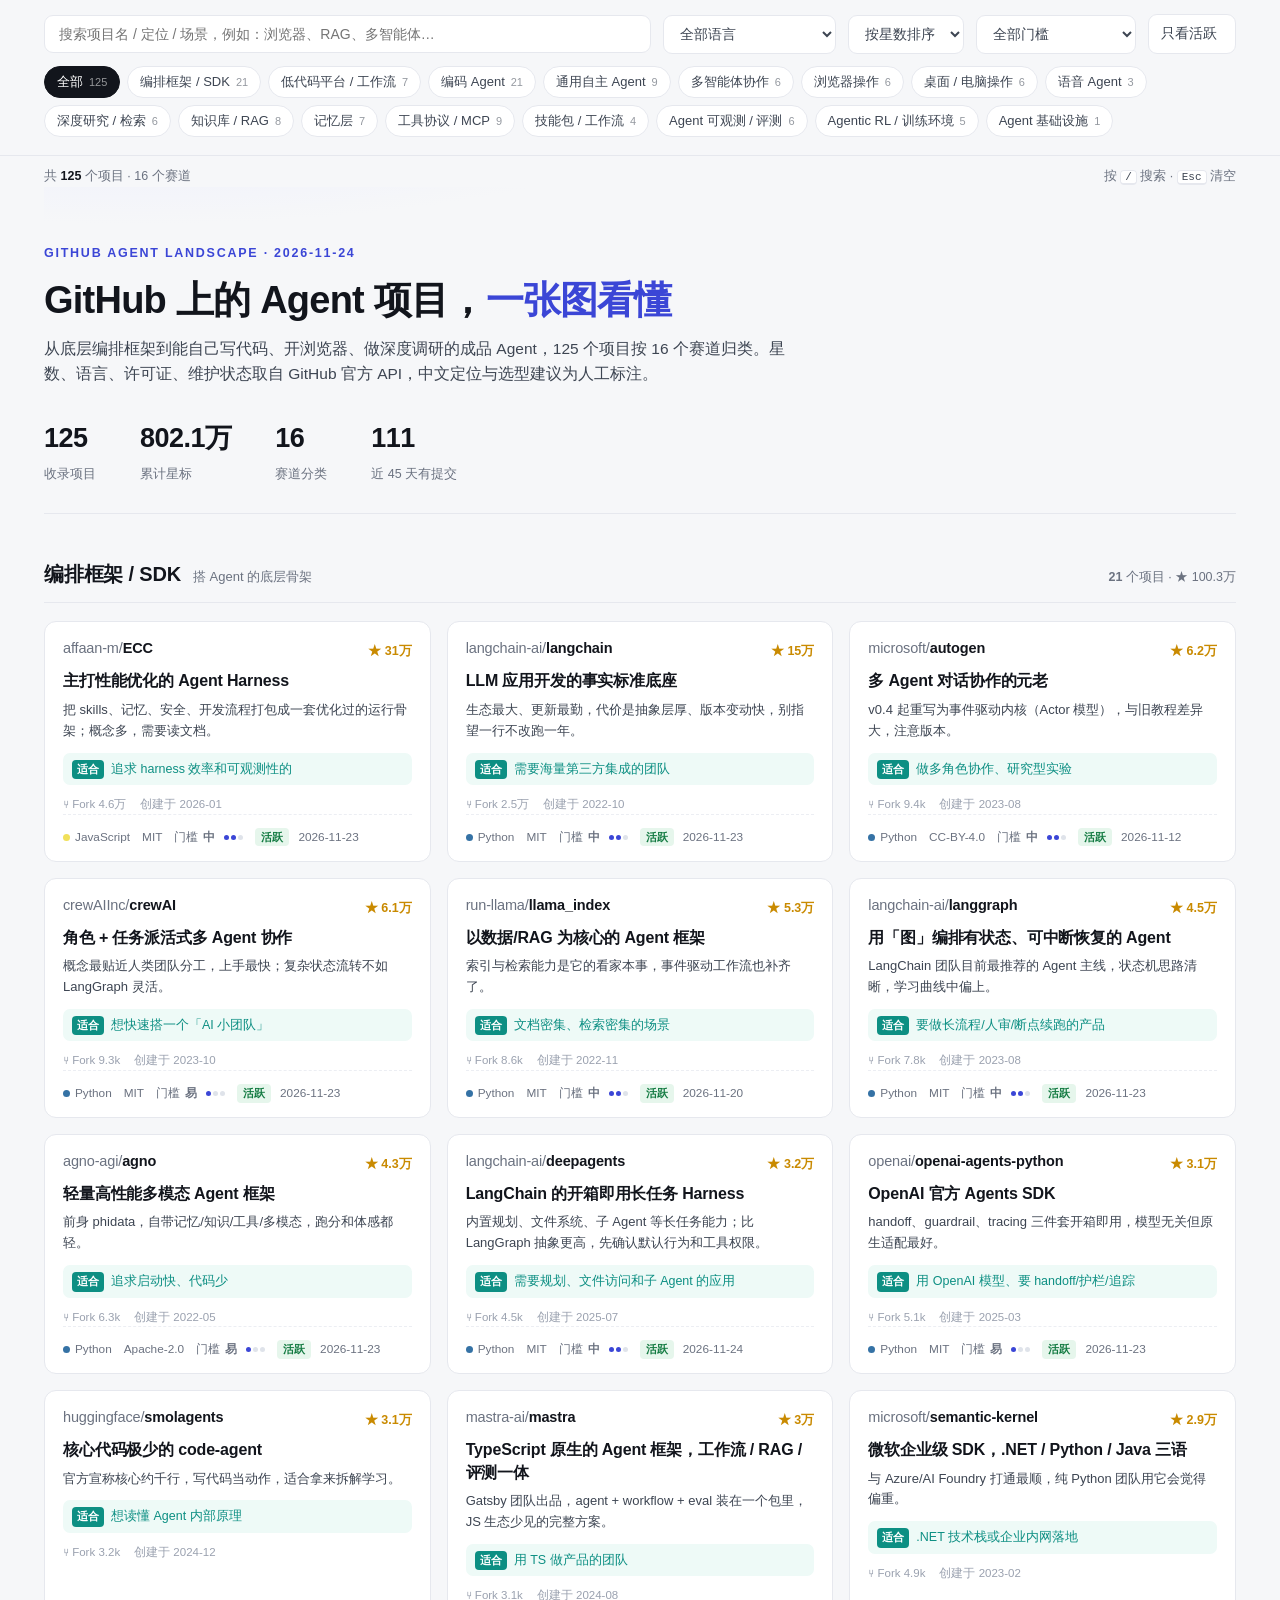
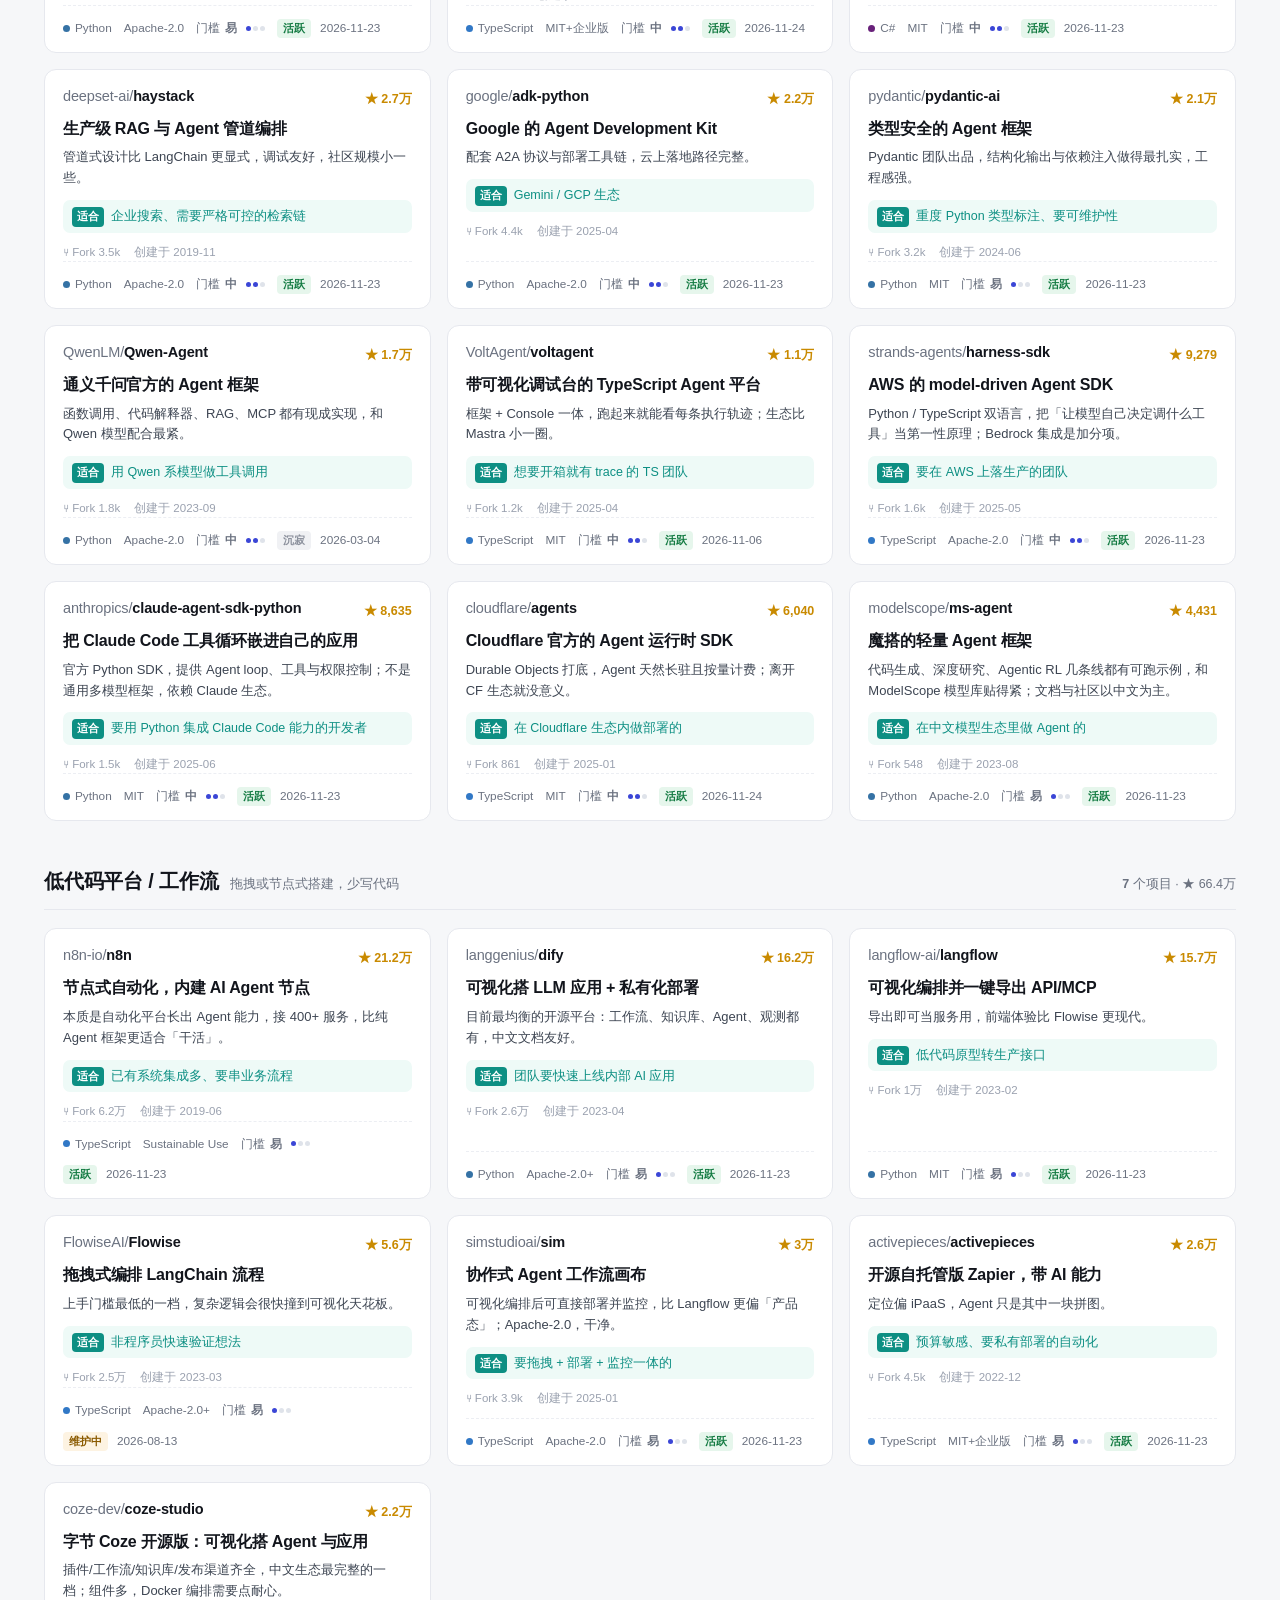
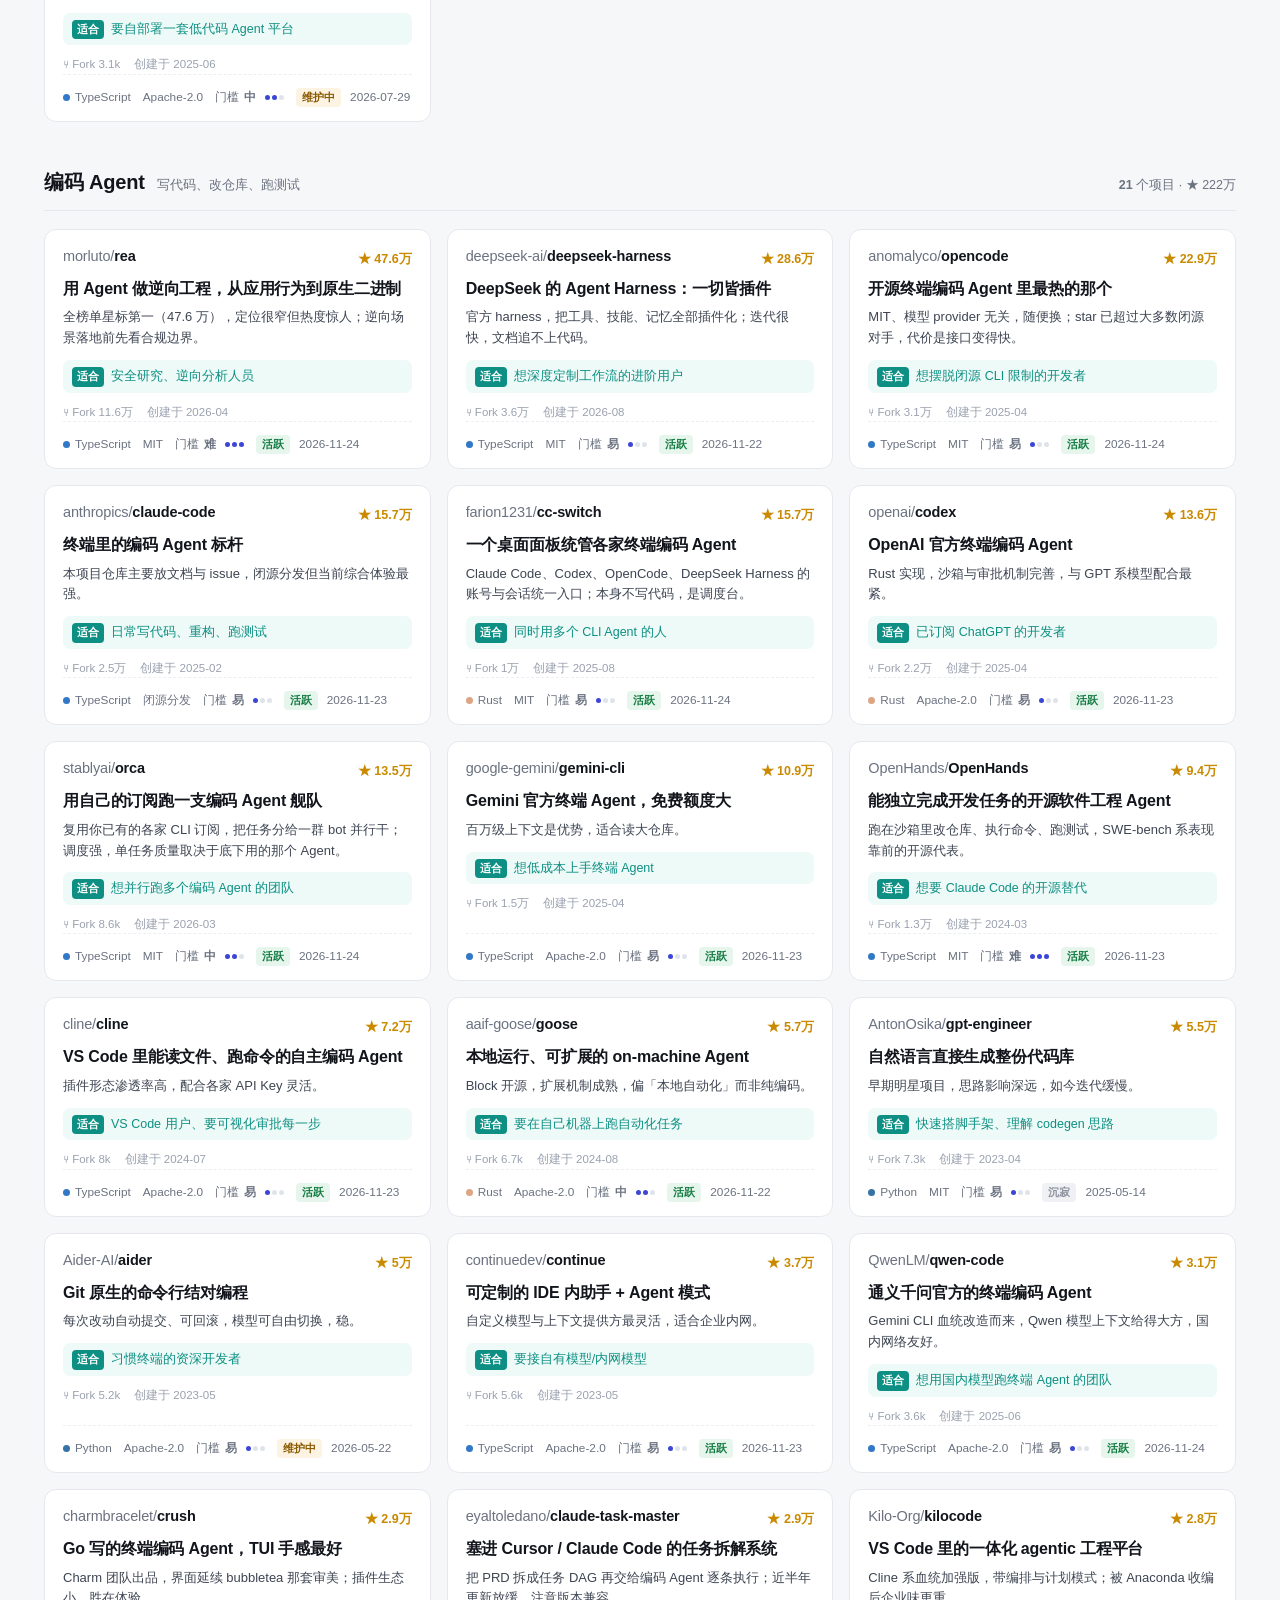
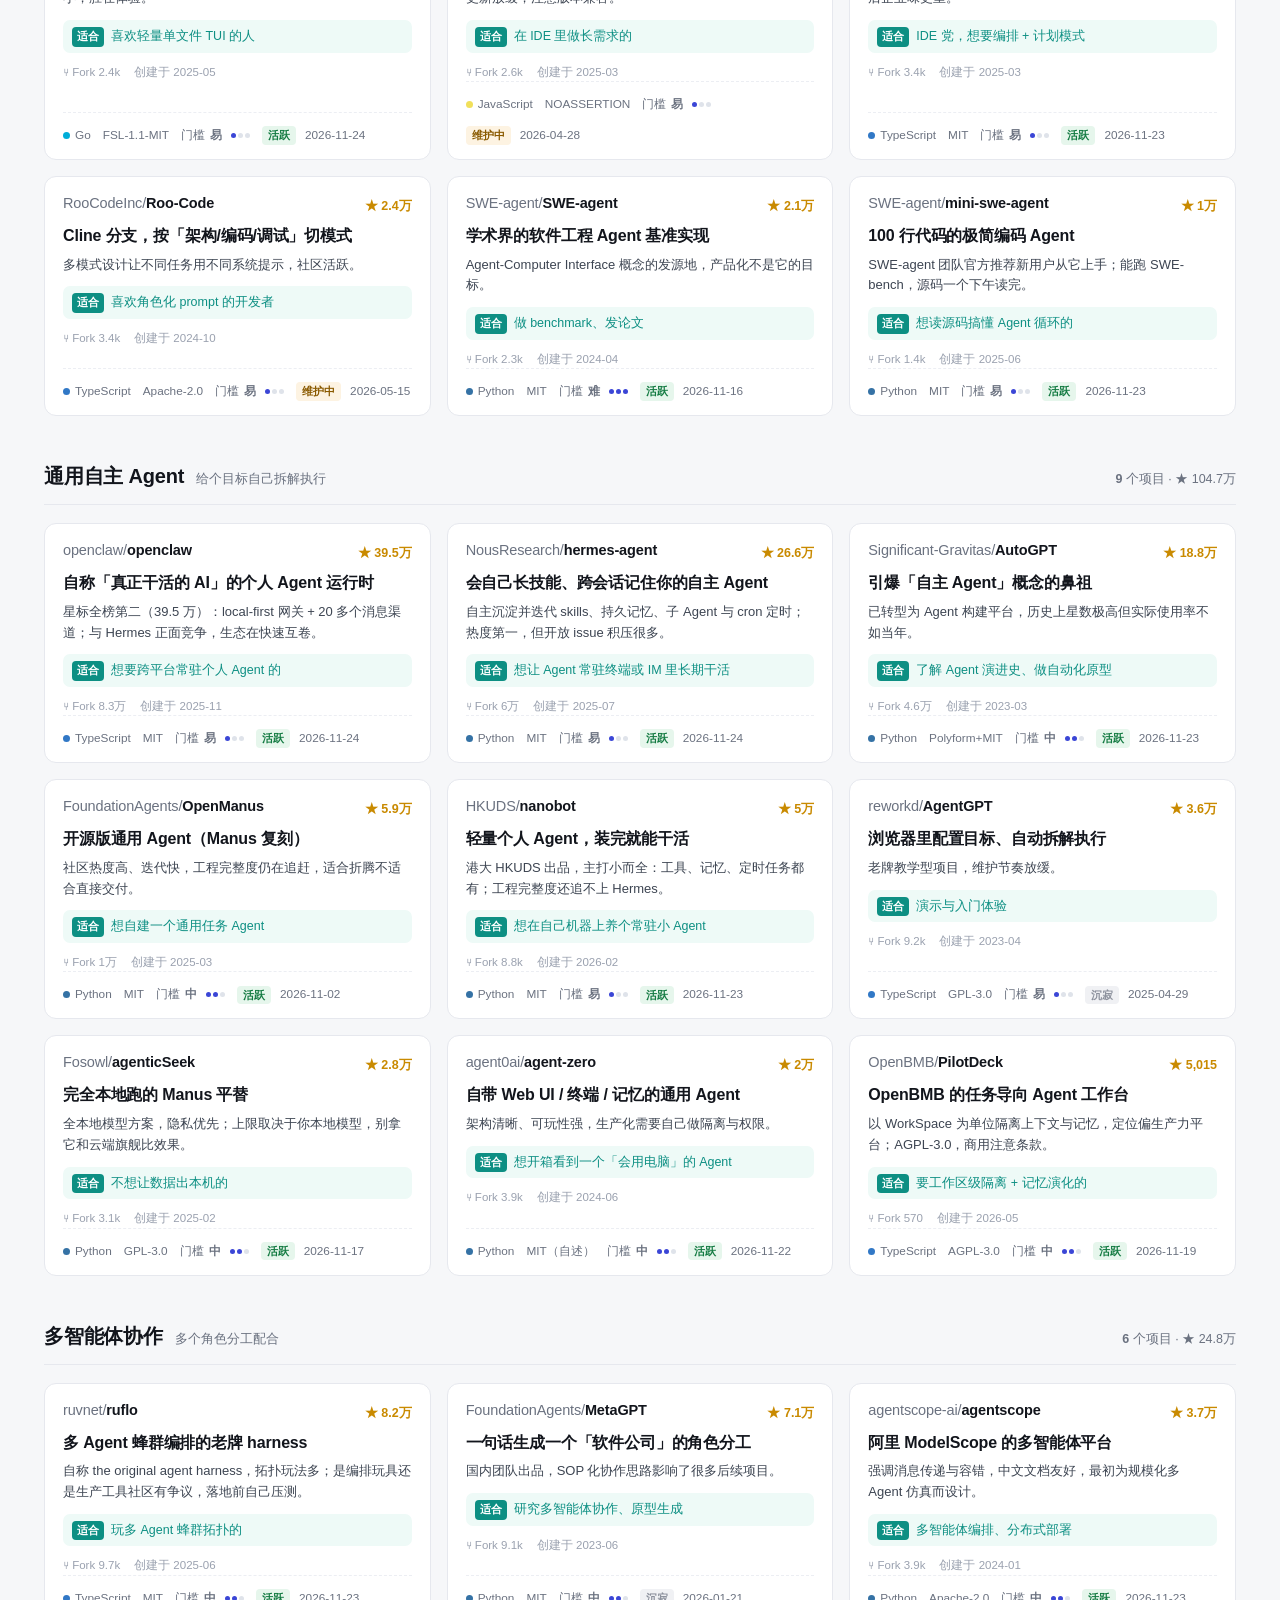
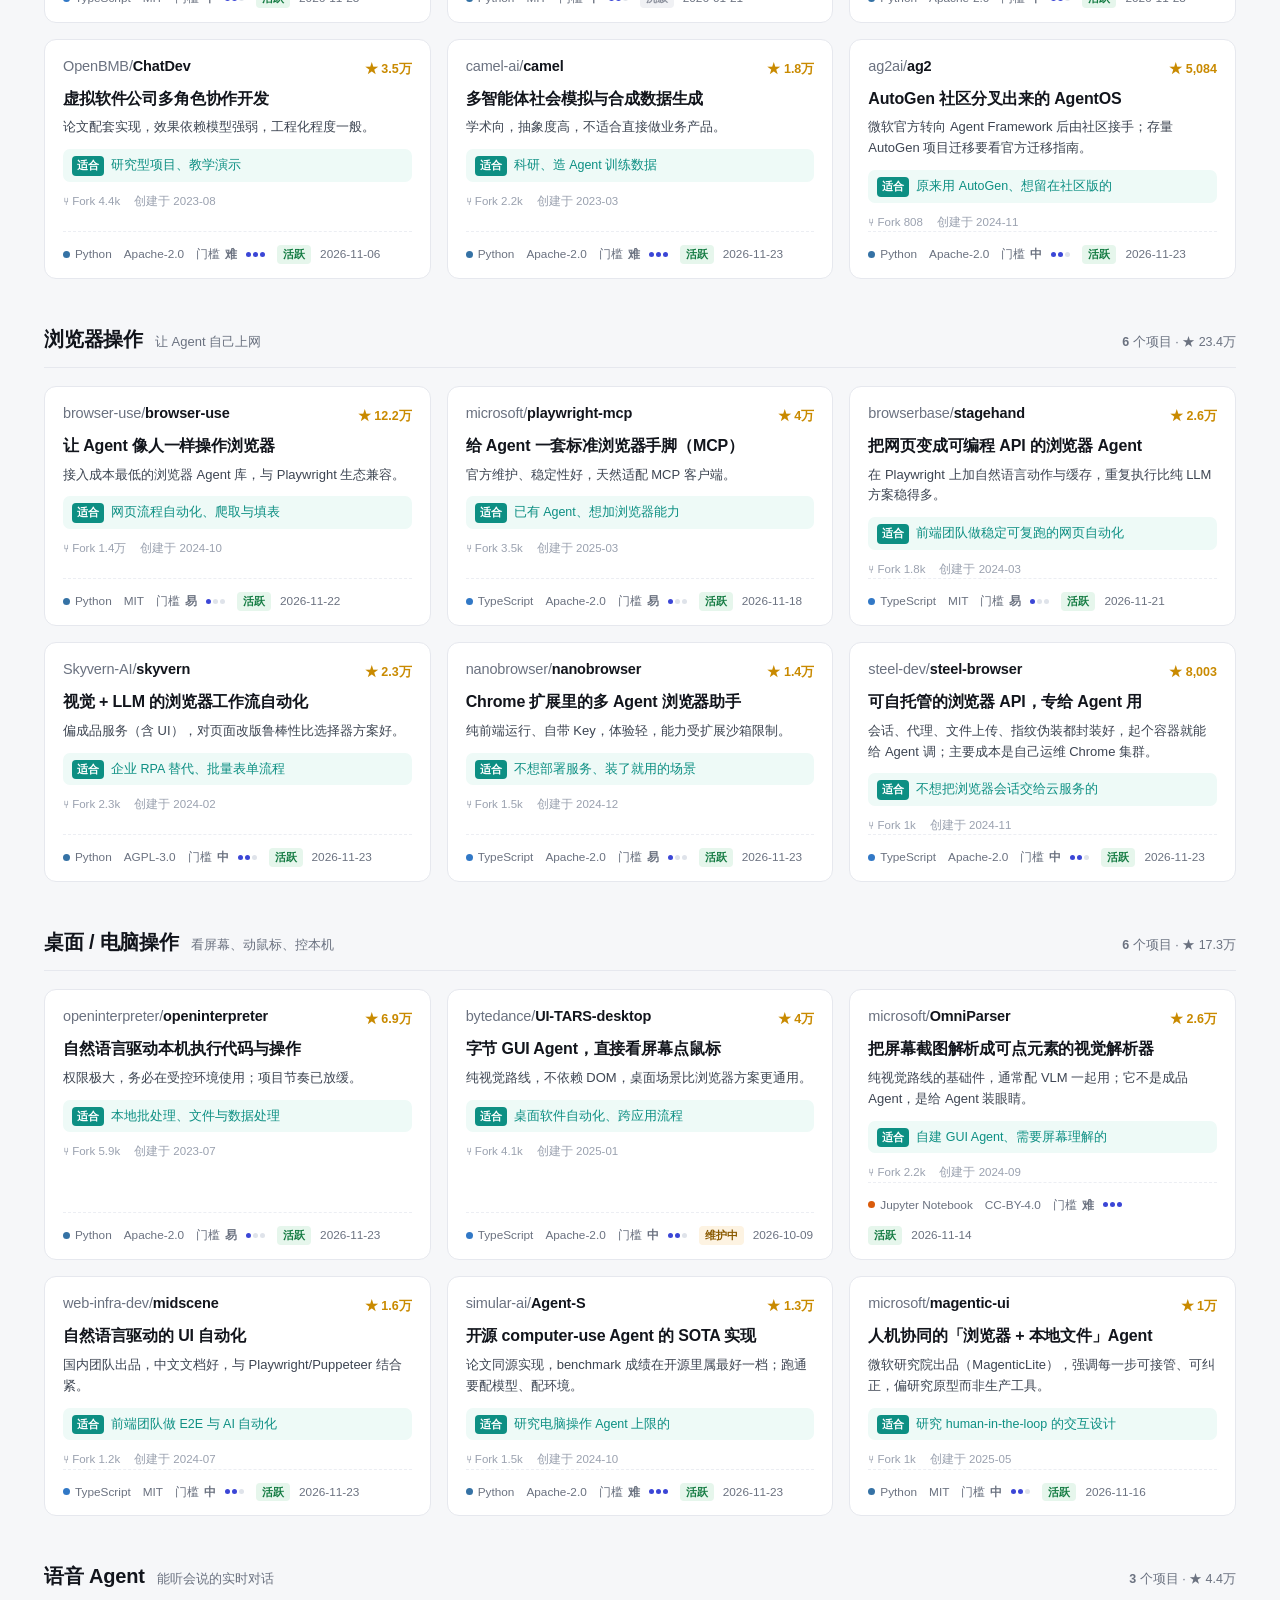
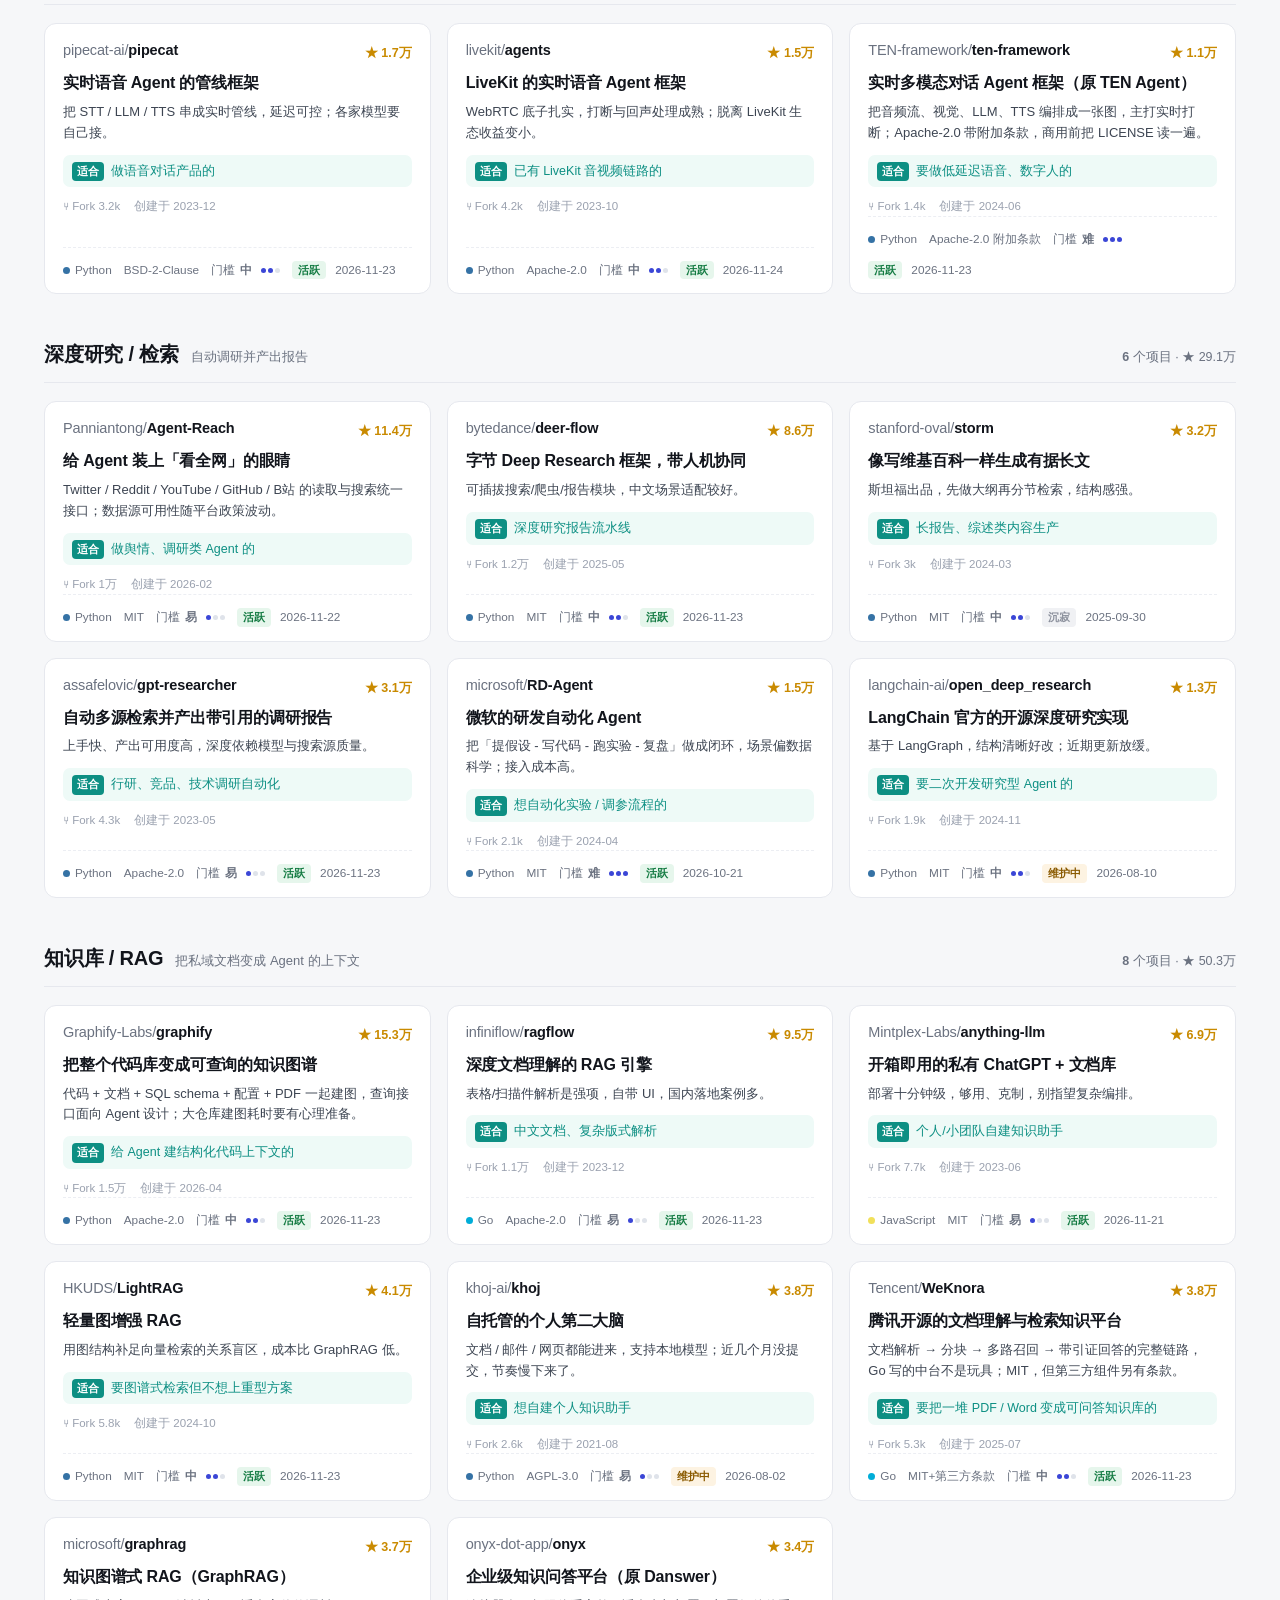
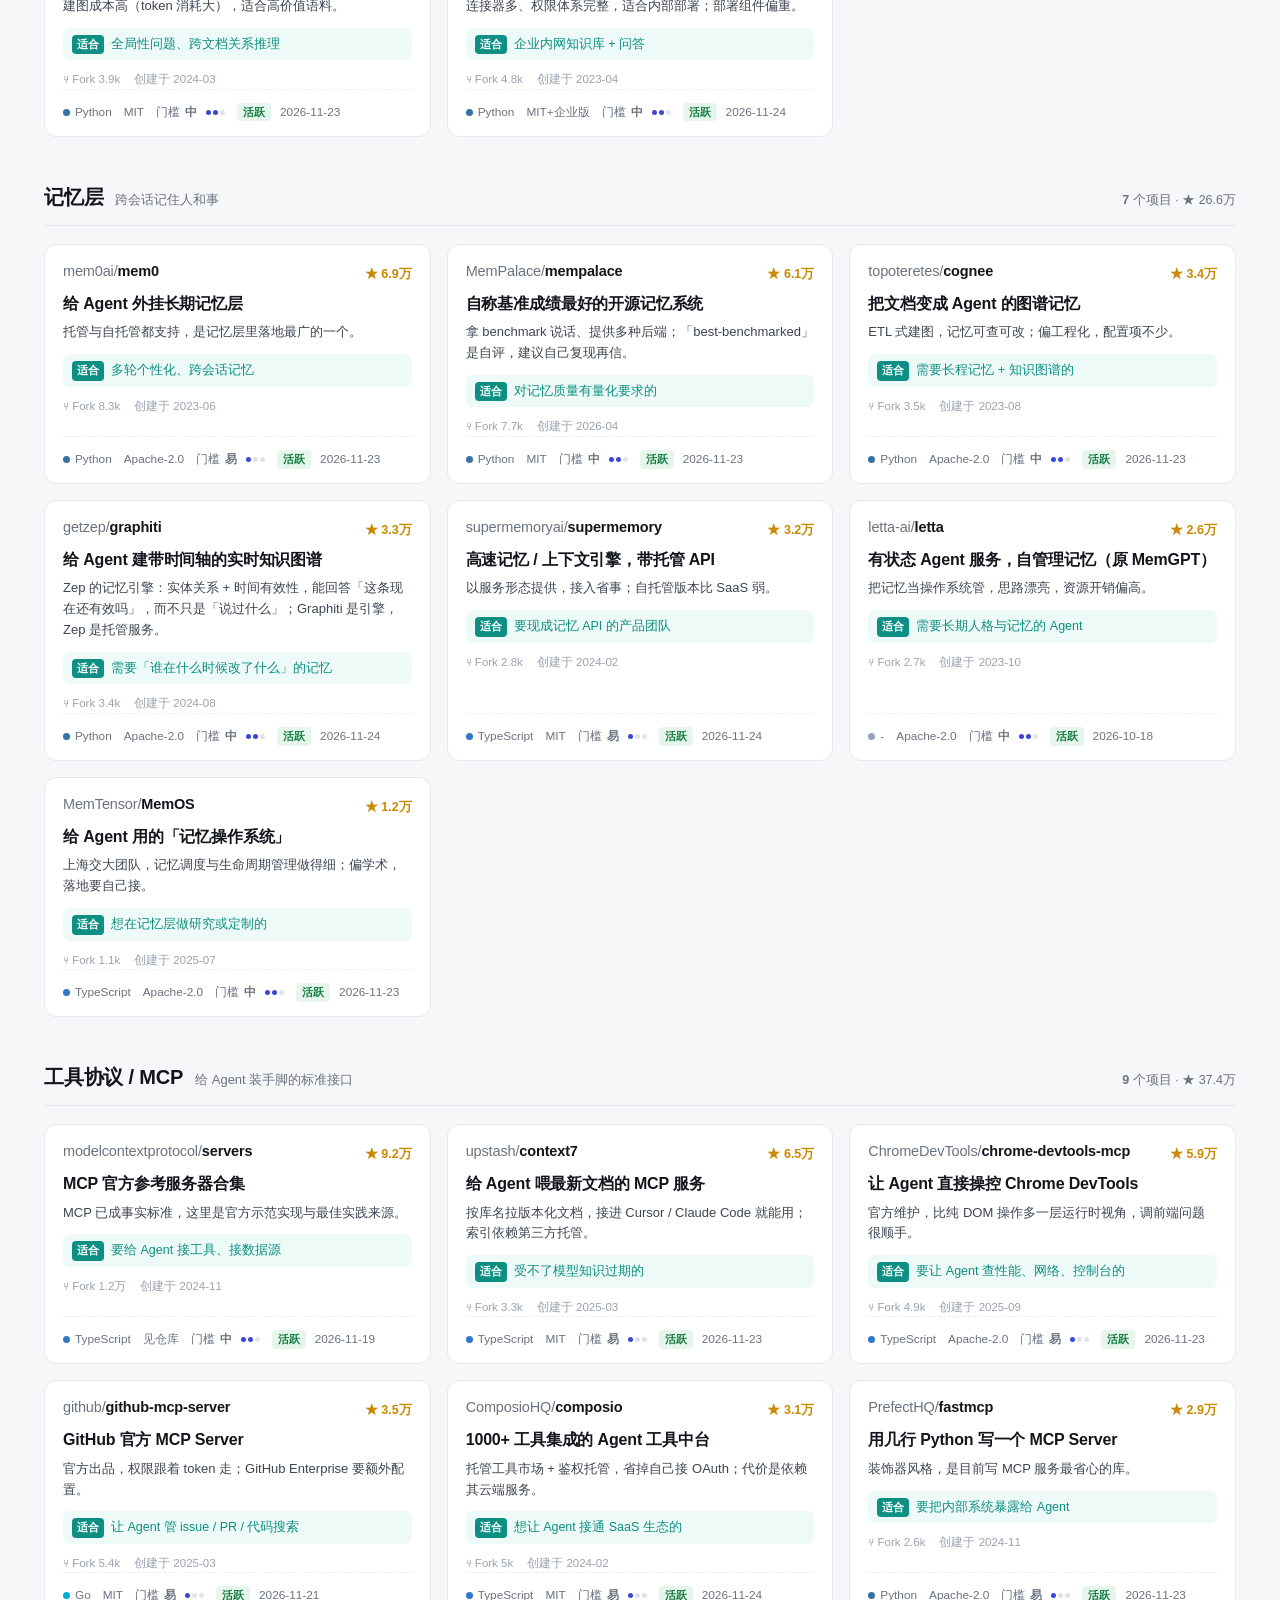
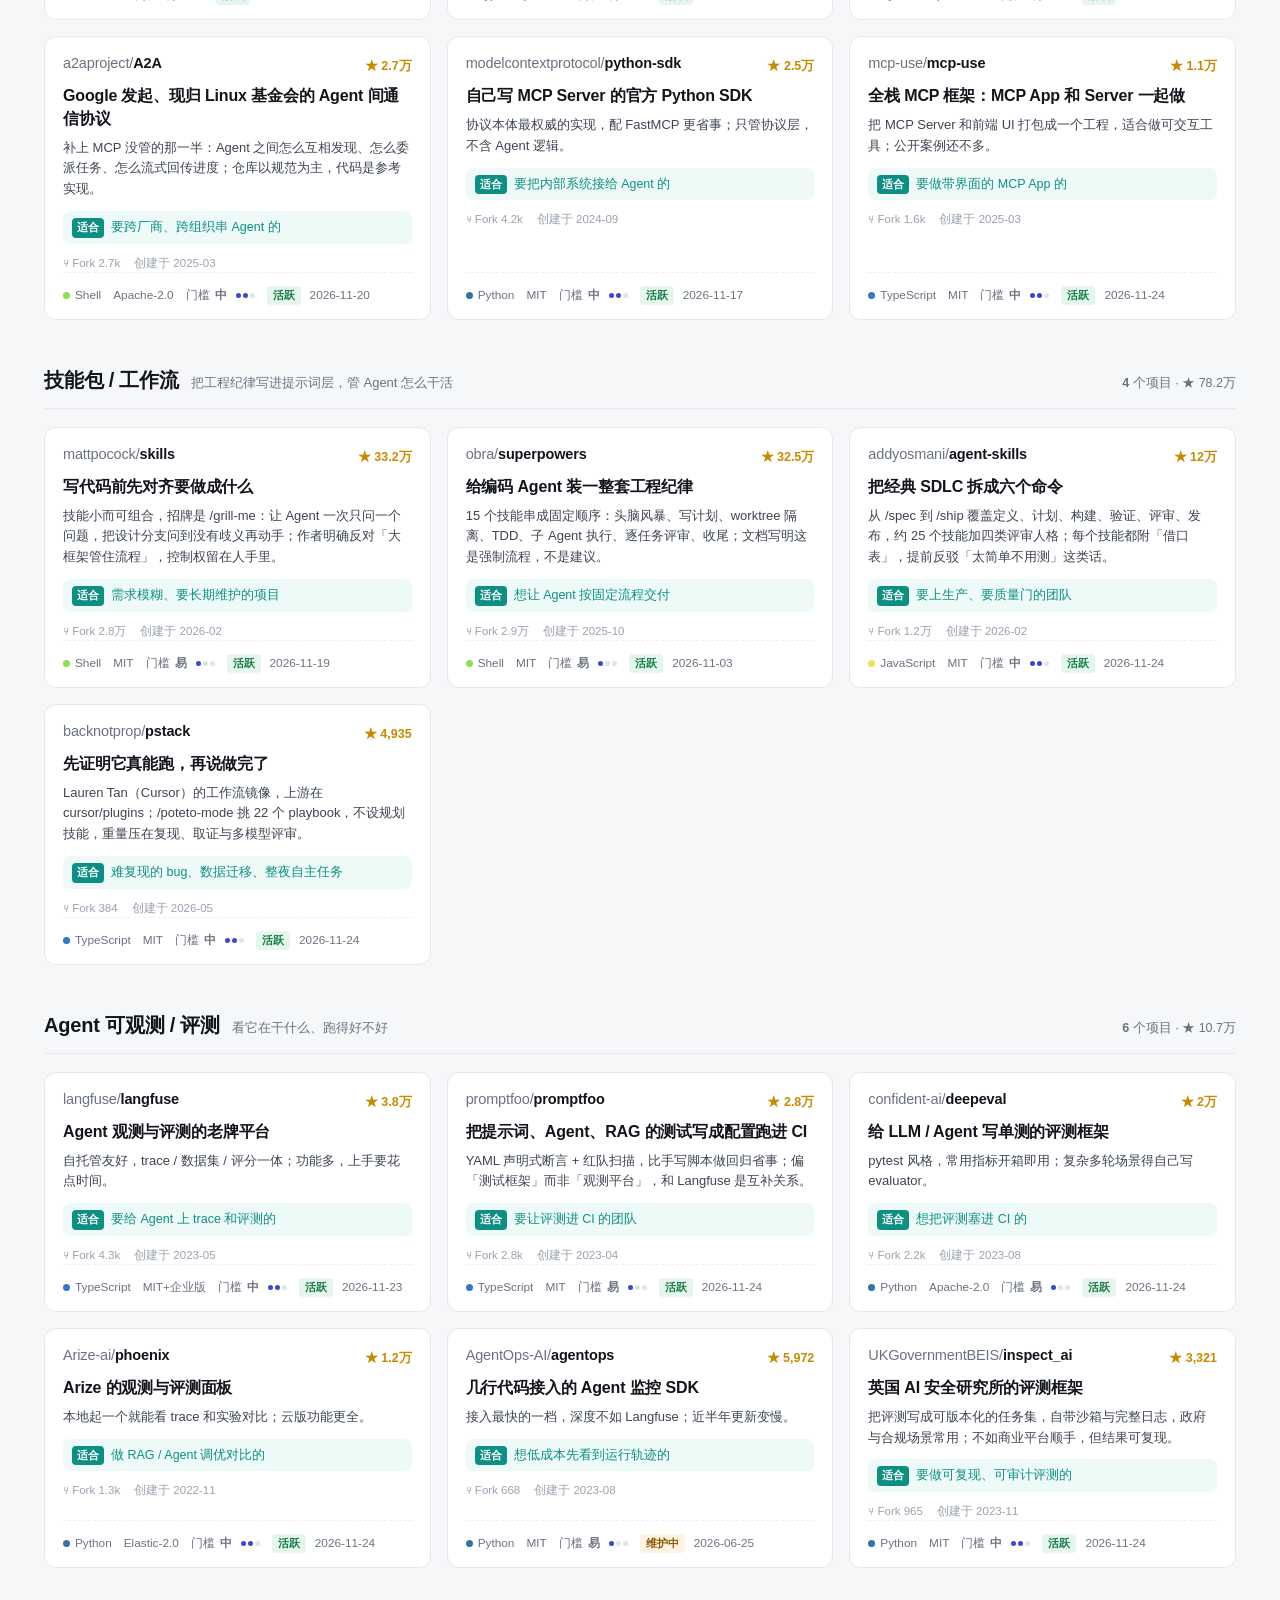
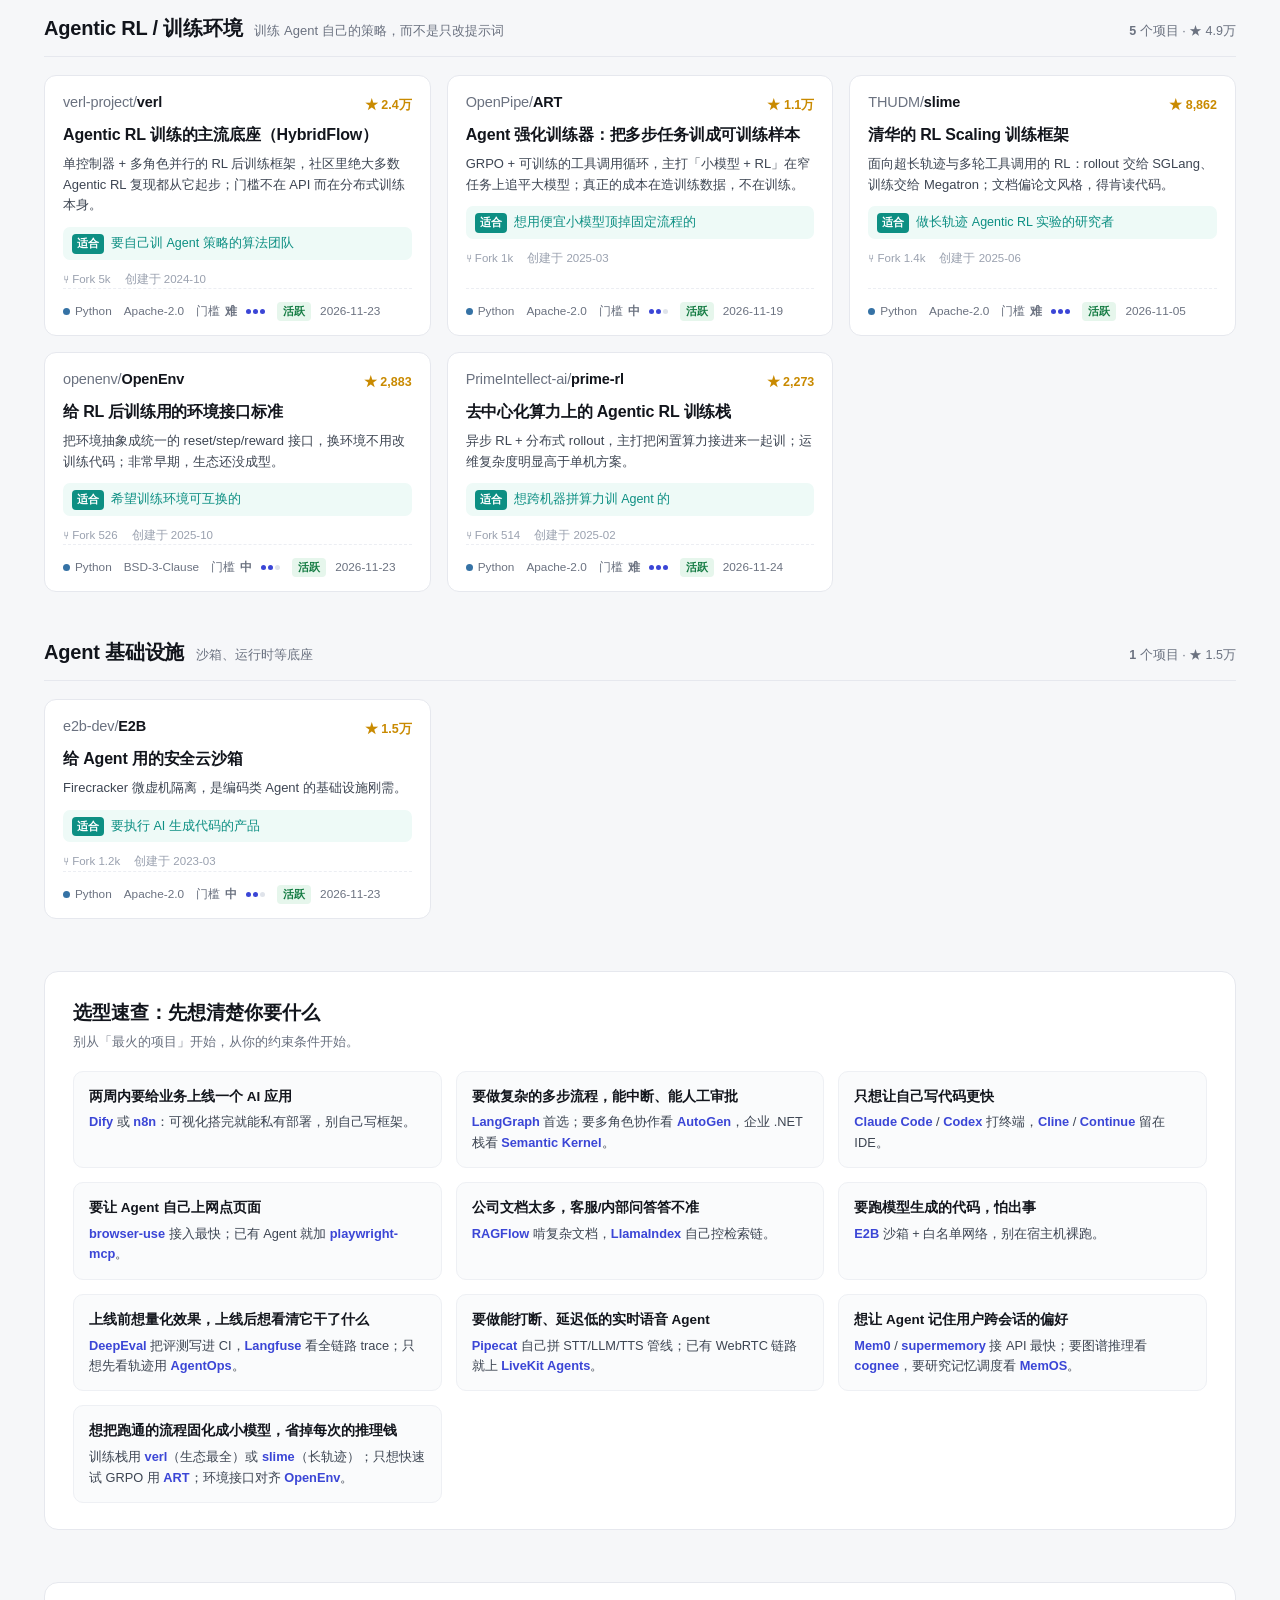
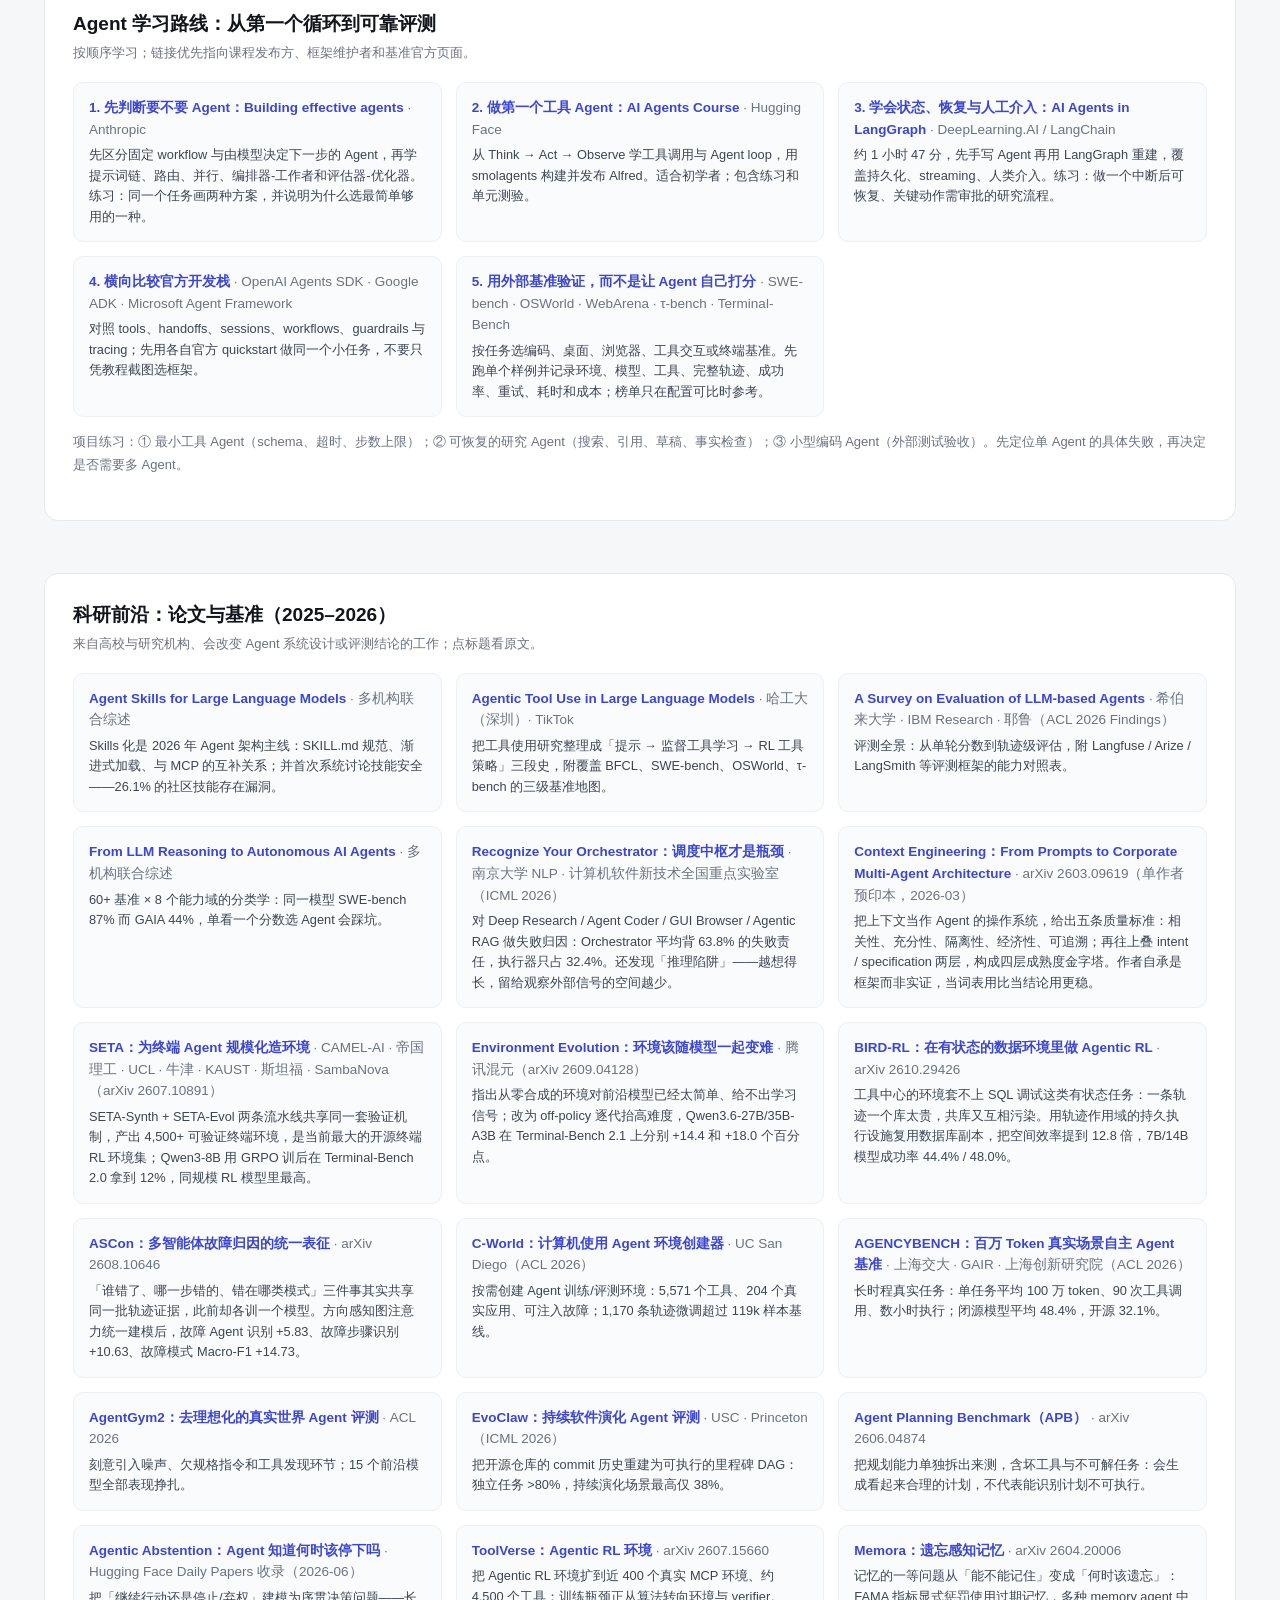
==== commit 2919855c: "新增第 16 赛道「技能包 / 工作流」，收录 4 个 Agent 技能包 技能包是写给 Agent 看的 Markdown 纪律，本身不做决策，按原口径（能不能自己决定下一步做什么）不该进榜；但选型" ====
--- a/index.html
+++ b/index.html
@@ -138,7 +138,7 @@
 <div class="toolbar">
   <div class="tb-in">
     <input id="q" type="search" placeholder="搜索项目名 / 定位 / 场景，例如：浏览器、RAG、多智能体…">
-    <select id="lang"><option value="">全部语言</option><option value="Python">Python (67)</option><option value="TypeScript">TypeScript (40)</option><option value="Go">Go (4)</option><option value="JavaScript">JavaScript (3)</option><option value="Rust">Rust (3)</option><option value="C#">C# (1)</option><option value="Jupyter Notebook">Jupyter Notebook (1)</option><option value="Shell">Shell (1)</option><option value="-">- (1)</option></select>
+    <select id="lang"><option value="">全部语言</option><option value="Python">Python (67)</option><option value="TypeScript">TypeScript (41)</option><option value="Go">Go (4)</option><option value="JavaScript">JavaScript (4)</option><option value="Rust">Rust (3)</option><option value="Shell">Shell (3)</option><option value="C#">C# (1)</option><option value="Jupyter Notebook">Jupyter Notebook (1)</option><option value="-">- (1)</option></select>
     <select id="sort">
       <option value="stars">按星数排序</option>
       <option value="upd">按最近更新</option>
@@ -152,7 +152,7 @@
     <button class="tgl" id="act" aria-pressed="false" title="只留 45 天内有提交的项目">只看活跃<i></i></button>
     <button id="reset">重置</button>
   </div>
-  <div class="chips"><button class="chip on" data-cat="all">全部<i>121</i></button><button class="chip" data-cat="framework">编排框架 / SDK<i>21</i></button><button class="chip" data-cat="platform">低代码平台 / 工作流<i>7</i></button><button class="chip" data-cat="coding">编码 Agent<i>21</i></button><button class="chip" data-cat="auto">通用自主 Agent<i>9</i></button><button class="chip" data-cat="multi">多智能体协作<i>6</i></button><button class="chip" data-cat="browser">浏览器操作<i>6</i></button><button class="chip" data-cat="desktop">桌面 / 电脑操作<i>6</i></button><button class="chip" data-cat="voice">语音 Agent<i>3</i></button><button class="chip" data-cat="research">深度研究 / 检索<i>6</i></button><button class="chip" data-cat="knowledge">知识库 / RAG<i>8</i></button><button class="chip" data-cat="memory">记忆层<i>7</i></button><button class="chip" data-cat="protocol">工具协议 / MCP<i>9</i></button><button class="chip" data-cat="eval">Agent 可观测 / 评测<i>6</i></button><button class="chip" data-cat="rl">Agentic RL / 训练环境<i>5</i></button><button class="chip" data-cat="infra">Agent 基础设施<i>1</i></button></div>
+  <div class="chips"><button class="chip on" data-cat="all">全部<i>125</i></button><button class="chip" data-cat="framework">编排框架 / SDK<i>21</i></button><button class="chip" data-cat="platform">低代码平台 / 工作流<i>7</i></button><button class="chip" data-cat="coding">编码 Agent<i>21</i></button><button class="chip" data-cat="auto">通用自主 Agent<i>9</i></button><button class="chip" data-cat="multi">多智能体协作<i>6</i></button><button class="chip" data-cat="browser">浏览器操作<i>6</i></button><button class="chip" data-cat="desktop">桌面 / 电脑操作<i>6</i></button><button class="chip" data-cat="voice">语音 Agent<i>3</i></button><button class="chip" data-cat="research">深度研究 / 检索<i>6</i></button><button class="chip" data-cat="knowledge">知识库 / RAG<i>8</i></button><button class="chip" data-cat="memory">记忆层<i>7</i></button><button class="chip" data-cat="protocol">工具协议 / MCP<i>9</i></button><button class="chip" data-cat="skills">技能包 / 工作流<i>4</i></button><button class="chip" data-cat="eval">Agent 可观测 / 评测<i>6</i></button><button class="chip" data-cat="rl">Agentic RL / 训练环境<i>5</i></button><button class="chip" data-cat="infra">Agent 基础设施<i>1</i></button></div>
 </div>
 <div class="count-line"><span id="cnt"></span><span class="hint">按 <kbd>/</kbd> 搜索 · <kbd>Esc</kbd> 清空</span></div>
 
@@ -160,12 +160,12 @@
 <header>
   <div class="kicker">GitHub Agent Landscape · 2026-11-24</div>
   <h1>GitHub 上的 Agent 项目，<em>一张图看懂</em></h1>
-  <p class="lede">从底层编排框架到能自己写代码、开浏览器、做深度调研的成品 Agent，121 个项目按 15 个赛道归类。星数、语言、许可证、维护状态取自 GitHub 官方 API，中文定位与选型建议为人工标注。</p>
+  <p class="lede">从底层编排框架到能自己写代码、开浏览器、做深度调研的成品 Agent，125 个项目按 16 个赛道归类。星数、语言、许可证、维护状态取自 GitHub 官方 API，中文定位与选型建议为人工标注。</p>
   <div class="stats">
-    <div class="stat"><b>121</b><span>收录项目</span></div>
-    <div class="stat"><b>723.9万</b><span>累计星标</span></div>
-    <div class="stat"><b>15</b><span>赛道分类</span></div>
-    <div class="stat"><b>107</b><span>近 45 天有提交</span></div>
+    <div class="stat"><b>125</b><span>收录项目</span></div>
+    <div class="stat"><b>802.1万</b><span>累计星标</span></div>
+    <div class="stat"><b>16</b><span>赛道分类</span></div>
+    <div class="stat"><b>111</b><span>近 45 天有提交</span></div>
   </div>
 </header>
 
@@ -2557,6 +2557,99 @@
       <p class="note">把 MCP Server 和前端 UI 打包成一个工程，适合做可交互工具；公开案例还不多。</p>
       <div class="fit"><span class="fitk">适合</span><span class="fitv">要做带界面的 MCP App 的</span></div>
       <div class="topics"><span>⑂ Fork 1.6k</span><span>创建于 2025-03</span></div>
+      <div class="card-foot">
+        <span class="meta-item lang"><i class="ldot" style="background:#3178c6"></i>TypeScript</span>
+        <span class="meta-item">MIT</span>
+        <span class="meta-item diff">门槛 <b>中</b><span class="dots"><i class="dot on"></i><i class="dot on"></i><i class="dot "></i></span></span>
+        <span class="meta-item upd"><span class="s s-on">活跃</span>2026-11-24</span>
+      </div>
+    </article>
+    </div>
+  </section>
+  <section class="group" data-cat="skills">
+    <div class="group-head">
+      <h2>技能包 / 工作流</h2>
+      <span class="gsub">把工程纪律写进提示词层，管 Agent 怎么干活</span>
+      <span class="gcount"><b class="gc-n">4</b> 个项目 · ★ <span class="gc-s">78.2万</span></span>
+    </div>
+    <div class="grid">
+    <article class="card" data-cat="skills" data-lang="Shell"
+             data-name="mattpocock/skills 写代码前先对齐要做成什么 需求模糊、要长期维护的项目 技能小而可组合，招牌是 /grill-me：让 agent 一次只问一个问题，把设计分支问到没有歧义再动手；作者明确反对「大框架管住流程」，控制权留在人手里。"
+             data-diff="易" data-act="1" data-topics=""
+             data-stars="331701" data-upd="2026-11-19">
+      <div class="card-top">
+        <a class="repo" href="https://github.com/mattpocock/skills" target="_blank" rel="noopener">
+          <span class="owner">mattpocock/</span><span class="name">skills</span>
+        </a>
+        <span class="stars" title="331,701 stars">★ 33.2万</span>
+      </div>
+      <h3 class="pitch">写代码前先对齐要做成什么</h3>
+      <p class="note">技能小而可组合，招牌是 /grill-me：让 Agent 一次只问一个问题，把设计分支问到没有歧义再动手；作者明确反对「大框架管住流程」，控制权留在人手里。</p>
+      <div class="fit"><span class="fitk">适合</span><span class="fitv">需求模糊、要长期维护的项目</span></div>
+      <div class="topics"><span>⑂ Fork 2.8万</span><span>创建于 2026-02</span></div>
+      <div class="card-foot">
+        <span class="meta-item lang"><i class="ldot" style="background:#89e051"></i>Shell</span>
+        <span class="meta-item">MIT</span>
+        <span class="meta-item diff">门槛 <b>易</b><span class="dots"><i class="dot on"></i><i class="dot "></i><i class="dot "></i></span></span>
+        <span class="meta-item upd"><span class="s s-on">活跃</span>2026-11-19</span>
+      </div>
+    </article>
+    <article class="card" data-cat="skills" data-lang="Shell"
+             data-name="obra/superpowers 给编码 agent 装一整套工程纪律 想让 agent 按固定流程交付 15 个技能串成固定顺序：头脑风暴、写计划、worktree 隔离、tdd、子 agent 执行、逐任务评审、收尾；文档写明这是强制流程，不是建议。"
+             data-diff="易" data-act="1" data-topics="ai brainstorming coding obra sdlc skills subagent-driven-development superpowers"
+             data-stars="325437" data-upd="2026-11-03">
+      <div class="card-top">
+        <a class="repo" href="https://github.com/obra/superpowers" target="_blank" rel="noopener">
+          <span class="owner">obra/</span><span class="name">superpowers</span>
+        </a>
+        <span class="stars" title="325,437 stars">★ 32.5万</span>
+      </div>
+      <h3 class="pitch">给编码 Agent 装一整套工程纪律</h3>
+      <p class="note">15 个技能串成固定顺序：头脑风暴、写计划、worktree 隔离、TDD、子 Agent 执行、逐任务评审、收尾；文档写明这是强制流程，不是建议。</p>
+      <div class="fit"><span class="fitk">适合</span><span class="fitv">想让 Agent 按固定流程交付</span></div>
+      <div class="topics"><span>⑂ Fork 2.9万</span><span>创建于 2025-10</span></div>
+      <div class="card-foot">
+        <span class="meta-item lang"><i class="ldot" style="background:#89e051"></i>Shell</span>
+        <span class="meta-item">MIT</span>
+        <span class="meta-item diff">门槛 <b>易</b><span class="dots"><i class="dot on"></i><i class="dot "></i><i class="dot "></i></span></span>
+        <span class="meta-item upd"><span class="s s-on">活跃</span>2026-11-03</span>
+      </div>
+    </article>
+    <article class="card" data-cat="skills" data-lang="JavaScript"
+             data-name="addyosmani/agent-skills 把经典 sdlc 拆成六个命令 要上生产、要质量门的团队 从 /spec 到 /ship 覆盖定义、计划、构建、验证、评审、发布，约 25 个技能加四类评审人格；每个技能都附「借口表」，提前反驳「太简单不用测」这类话。"
+             data-diff="中" data-act="1" data-topics="agent-skills antigravity claude-code codex cursor skills"
+             data-stars="120072" data-upd="2026-11-24">
+      <div class="card-top">
+        <a class="repo" href="https://github.com/addyosmani/agent-skills" target="_blank" rel="noopener">
+          <span class="owner">addyosmani/</span><span class="name">agent-skills</span>
+        </a>
+        <span class="stars" title="120,072 stars">★ 12万</span>
+      </div>
+      <h3 class="pitch">把经典 SDLC 拆成六个命令</h3>
+      <p class="note">从 /spec 到 /ship 覆盖定义、计划、构建、验证、评审、发布，约 25 个技能加四类评审人格；每个技能都附「借口表」，提前反驳「太简单不用测」这类话。</p>
+      <div class="fit"><span class="fitk">适合</span><span class="fitv">要上生产、要质量门的团队</span></div>
+      <div class="topics"><span>⑂ Fork 1.2万</span><span>创建于 2026-02</span></div>
+      <div class="card-foot">
+        <span class="meta-item lang"><i class="ldot" style="background:#f1e05a"></i>JavaScript</span>
+        <span class="meta-item">MIT</span>
+        <span class="meta-item diff">门槛 <b>中</b><span class="dots"><i class="dot on"></i><i class="dot on"></i><i class="dot "></i></span></span>
+        <span class="meta-item upd"><span class="s s-on">活跃</span>2026-11-24</span>
+      </div>
+    </article>
+    <article class="card" data-cat="skills" data-lang="TypeScript"
+             data-name="backnotprop/pstack 先证明它真能跑，再说做完了 难复现的 bug、数据迁移、整夜自主任务 lauren tan（cursor）的工作流镜像，上游在 cursor/plugins；/poteto-mode 挑 22 个 playbook，不设规划技能，重量压在复现、取证与多模型评审。"
+             data-diff="中" data-act="1" data-topics="agent-skills agentskills ai-agents backnotprop claude-code claude-skills codex cursor opencode pstack pstack-claude skills"
+             data-stars="4935" data-upd="2026-11-24">
+      <div class="card-top">
+        <a class="repo" href="https://github.com/backnotprop/pstack" target="_blank" rel="noopener">
+          <span class="owner">backnotprop/</span><span class="name">pstack</span>
+        </a>
+        <span class="stars" title="4,935 stars">★ 4,935</span>
+      </div>
+      <h3 class="pitch">先证明它真能跑，再说做完了</h3>
+      <p class="note">Lauren Tan（Cursor）的工作流镜像，上游在 cursor/plugins；/poteto-mode 挑 22 个 playbook，不设规划技能，重量压在复现、取证与多模型评审。</p>
+      <div class="fit"><span class="fitk">适合</span><span class="fitv">难复现的 bug、数据迁移、整夜自主任务</span></div>
+      <div class="topics"><span>⑂ Fork 384</span><span>创建于 2026-05</span></div>
       <div class="card-foot">
         <span class="meta-item lang"><i class="ldot" style="background:#3178c6"></i>TypeScript</span>
         <span class="meta-item">MIT</span>
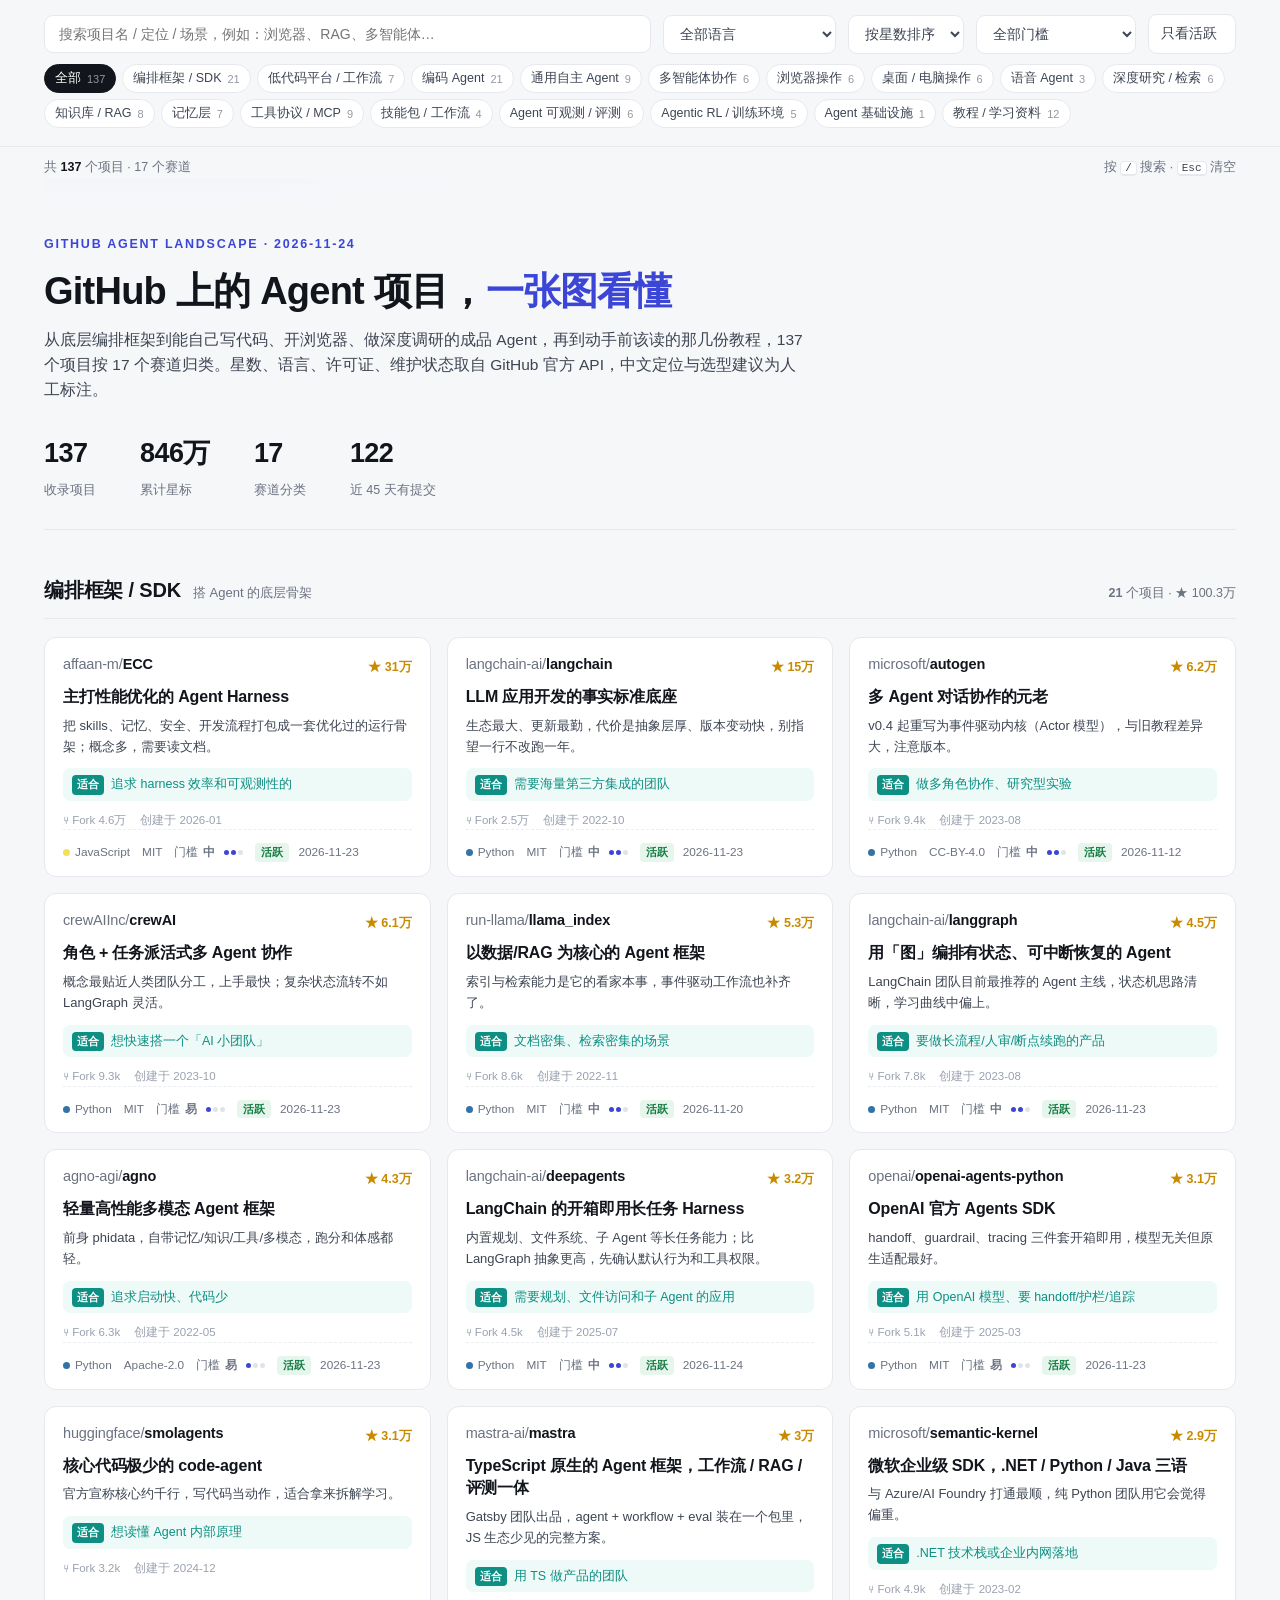
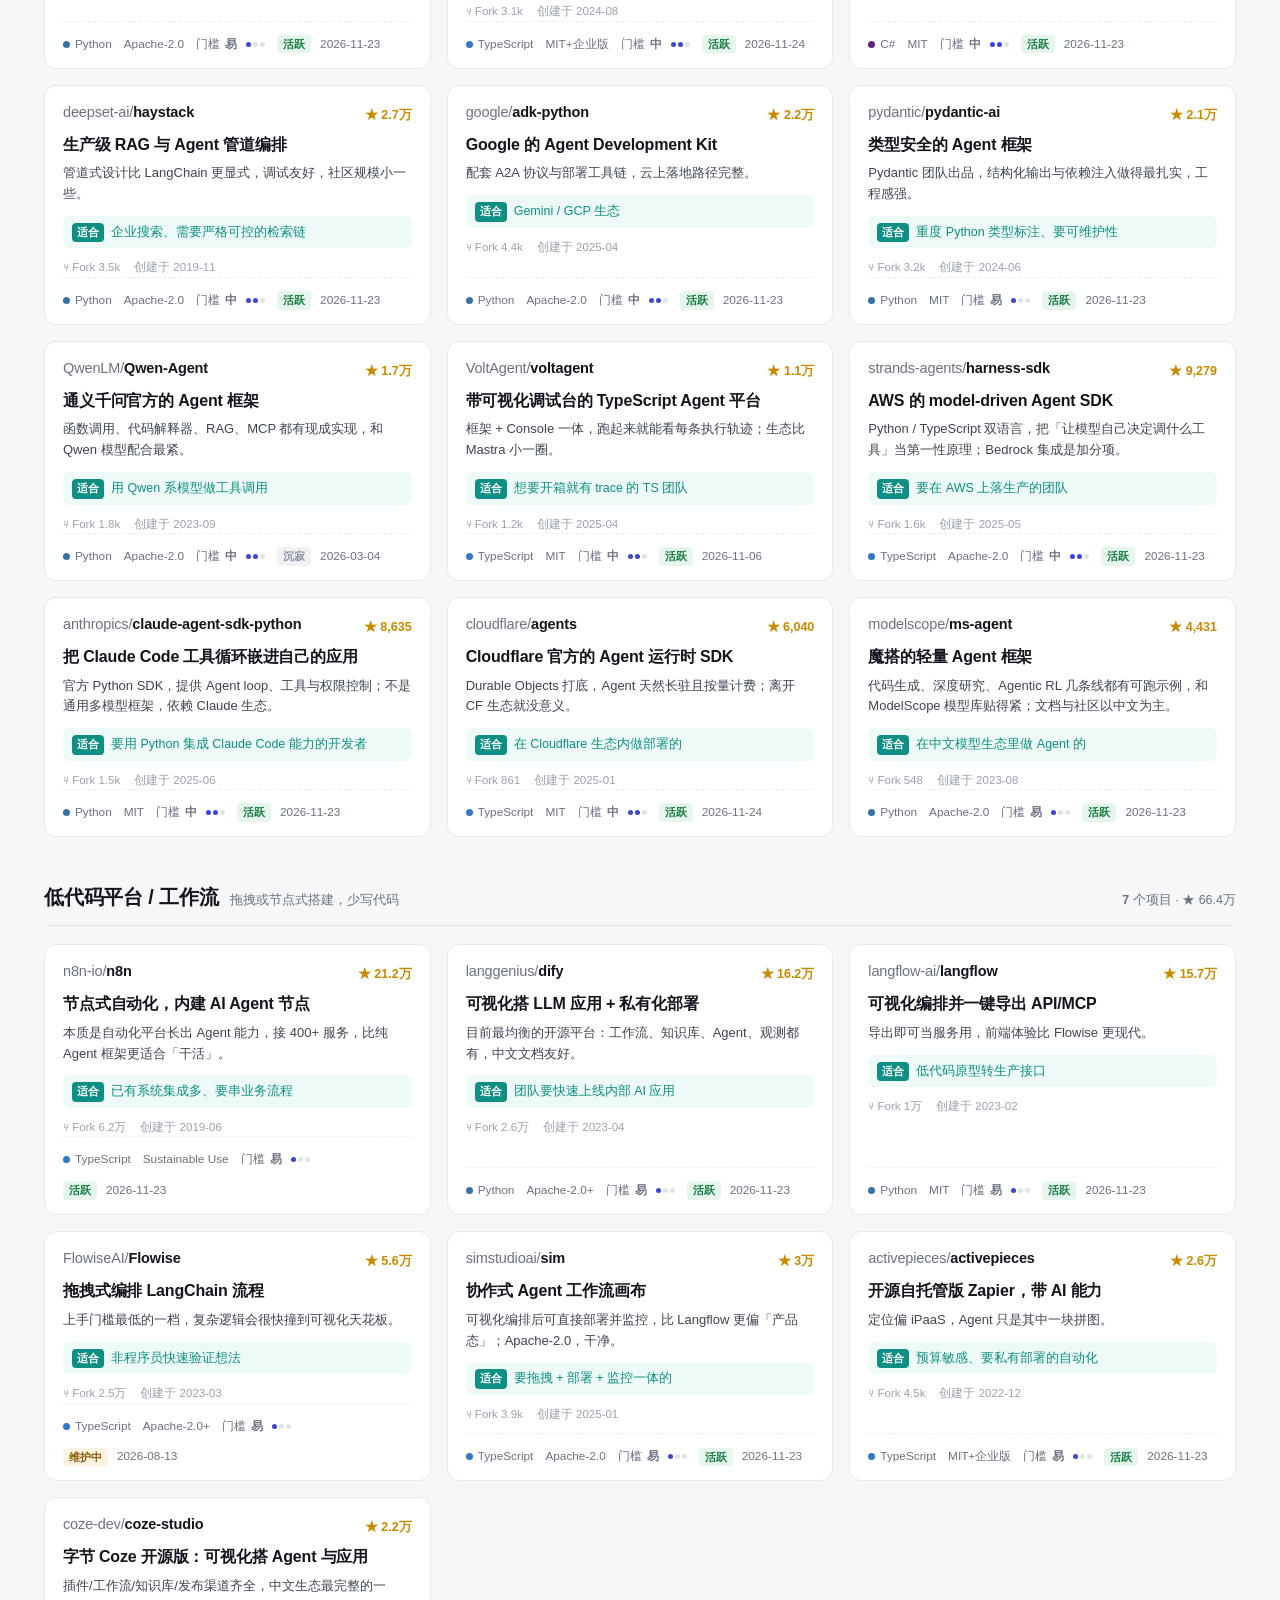
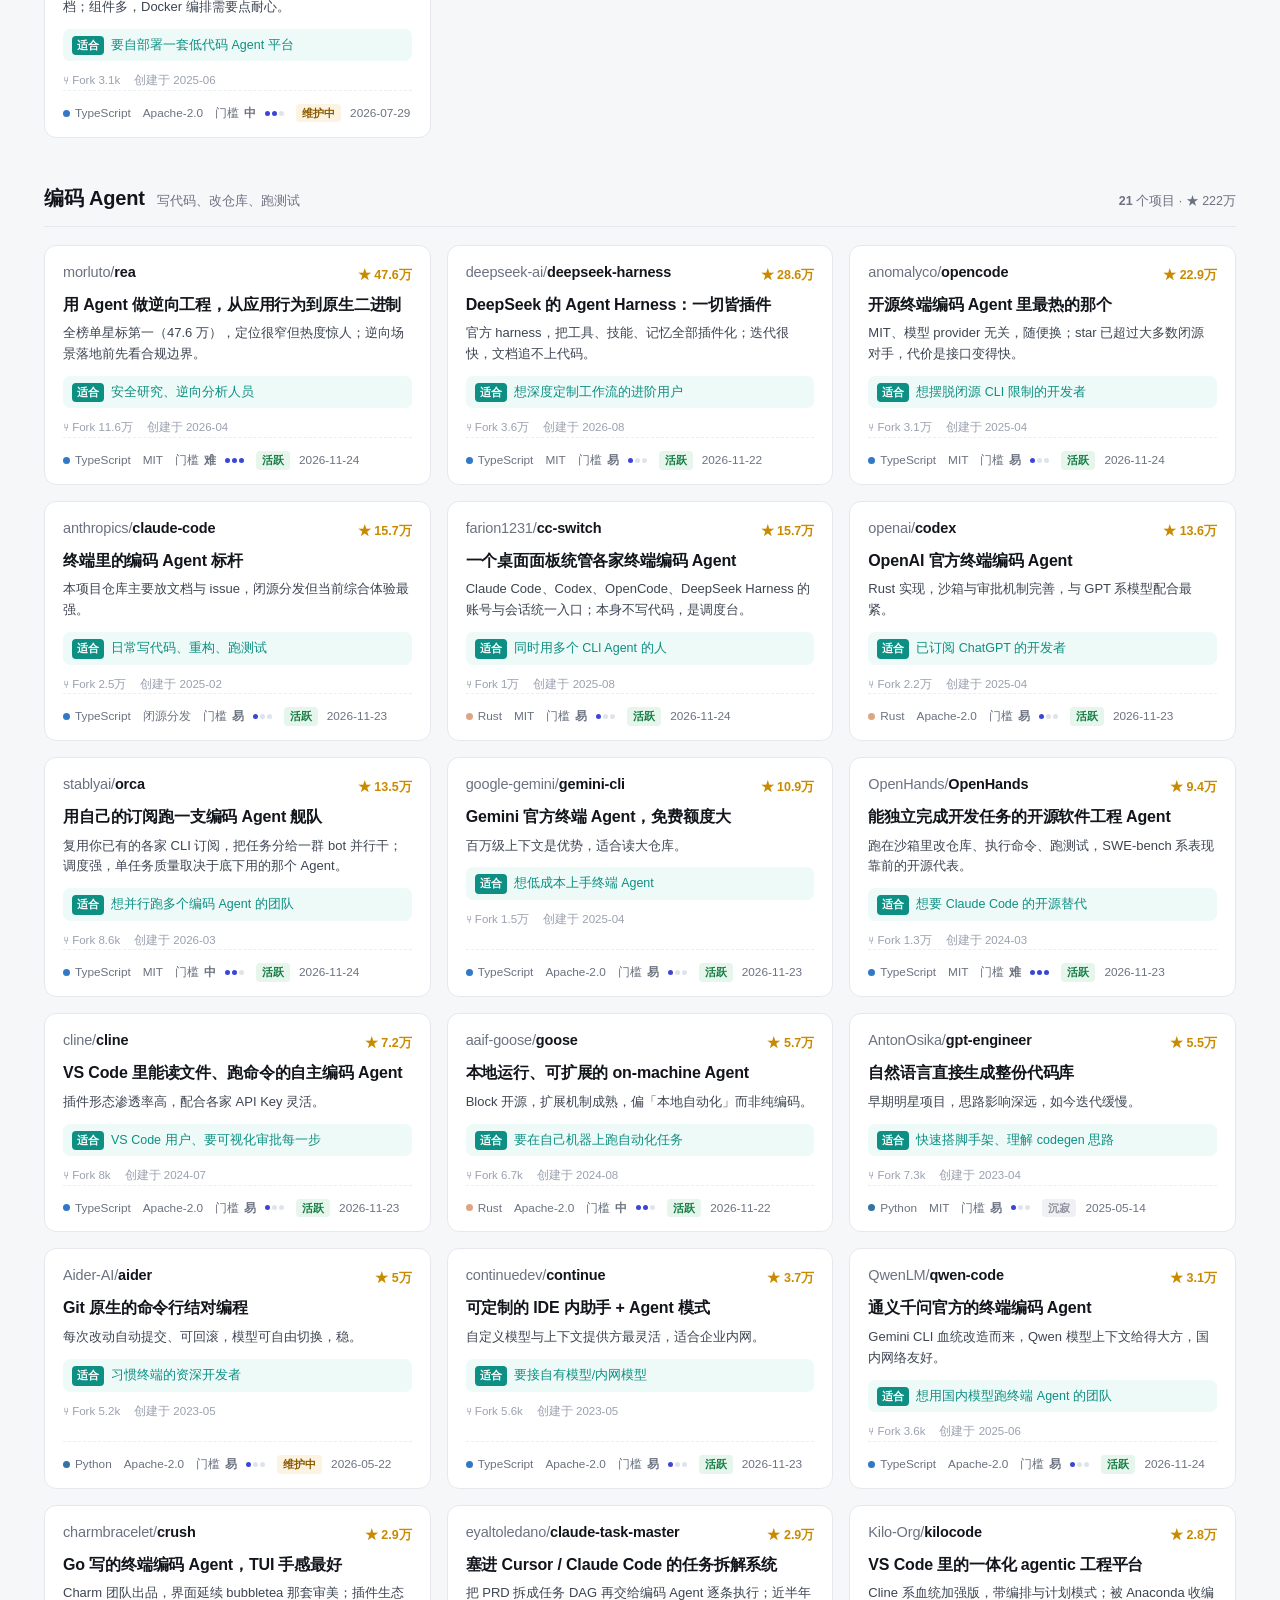
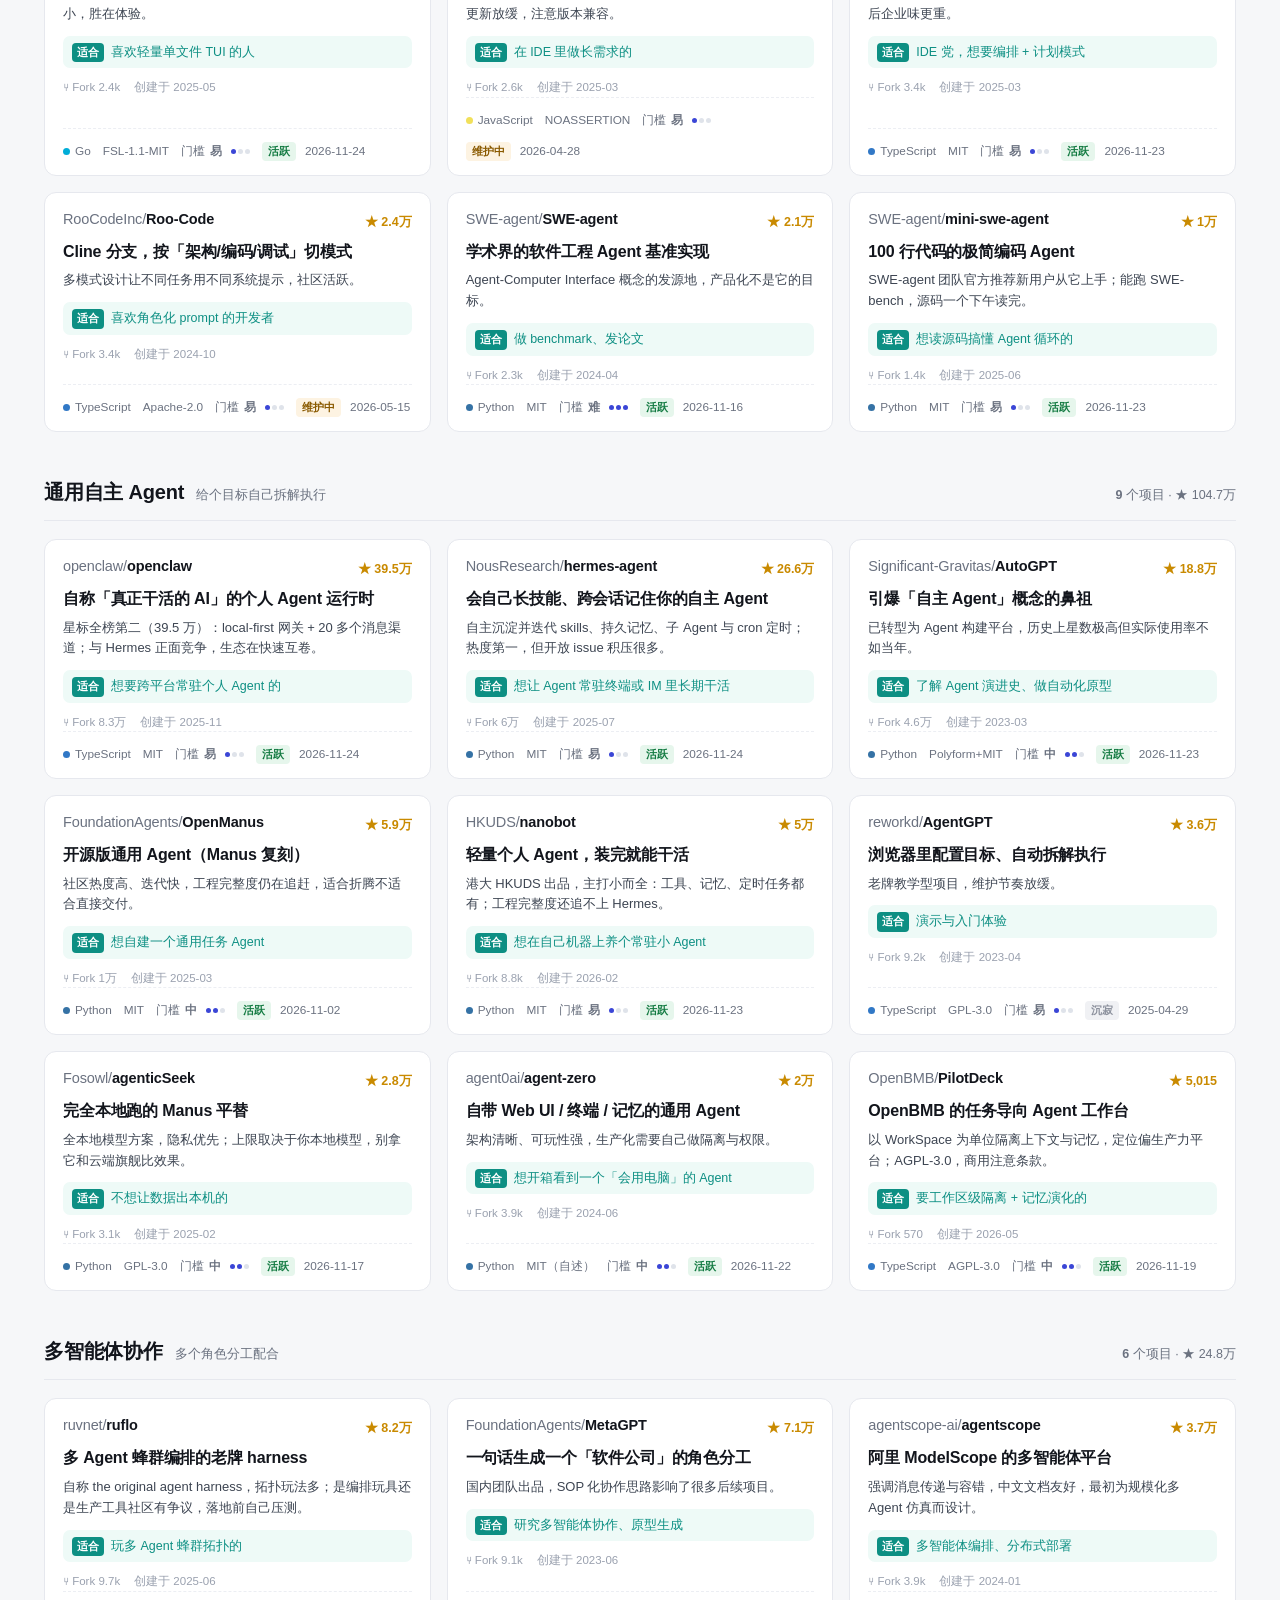
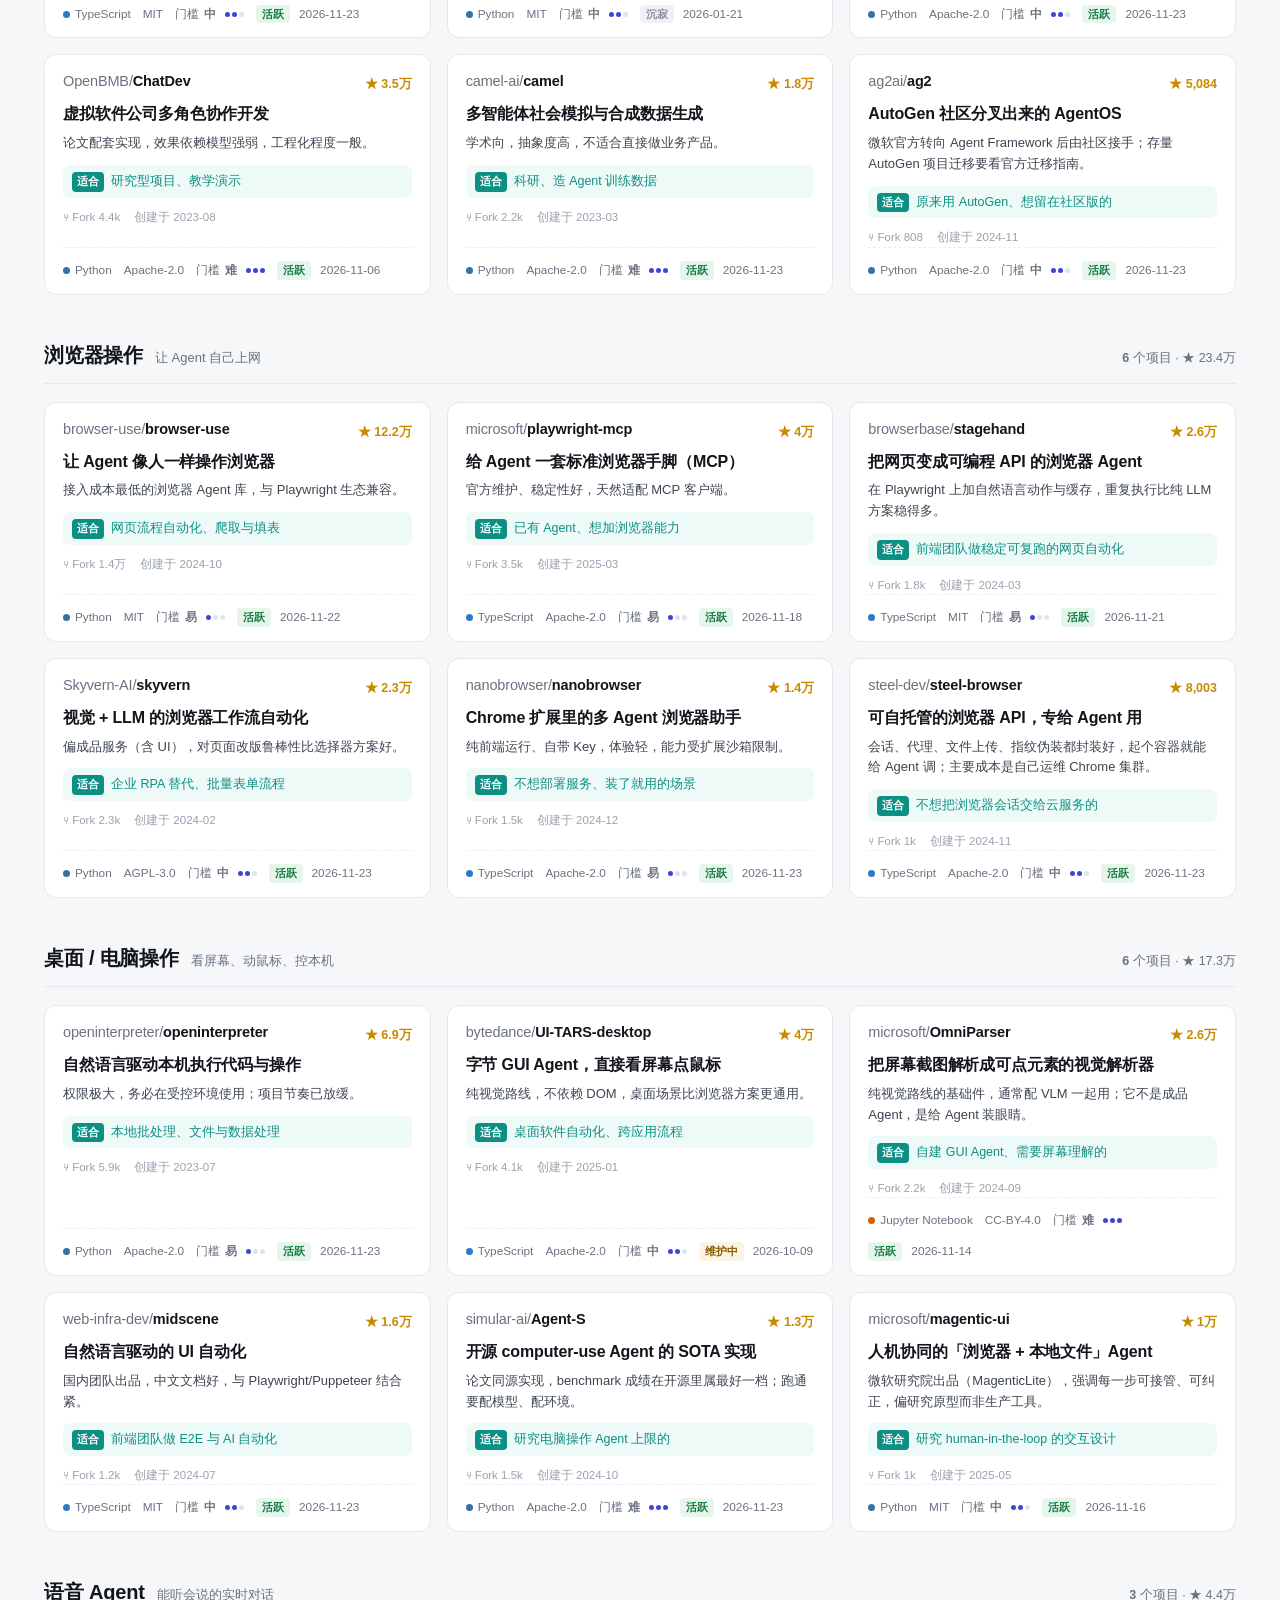
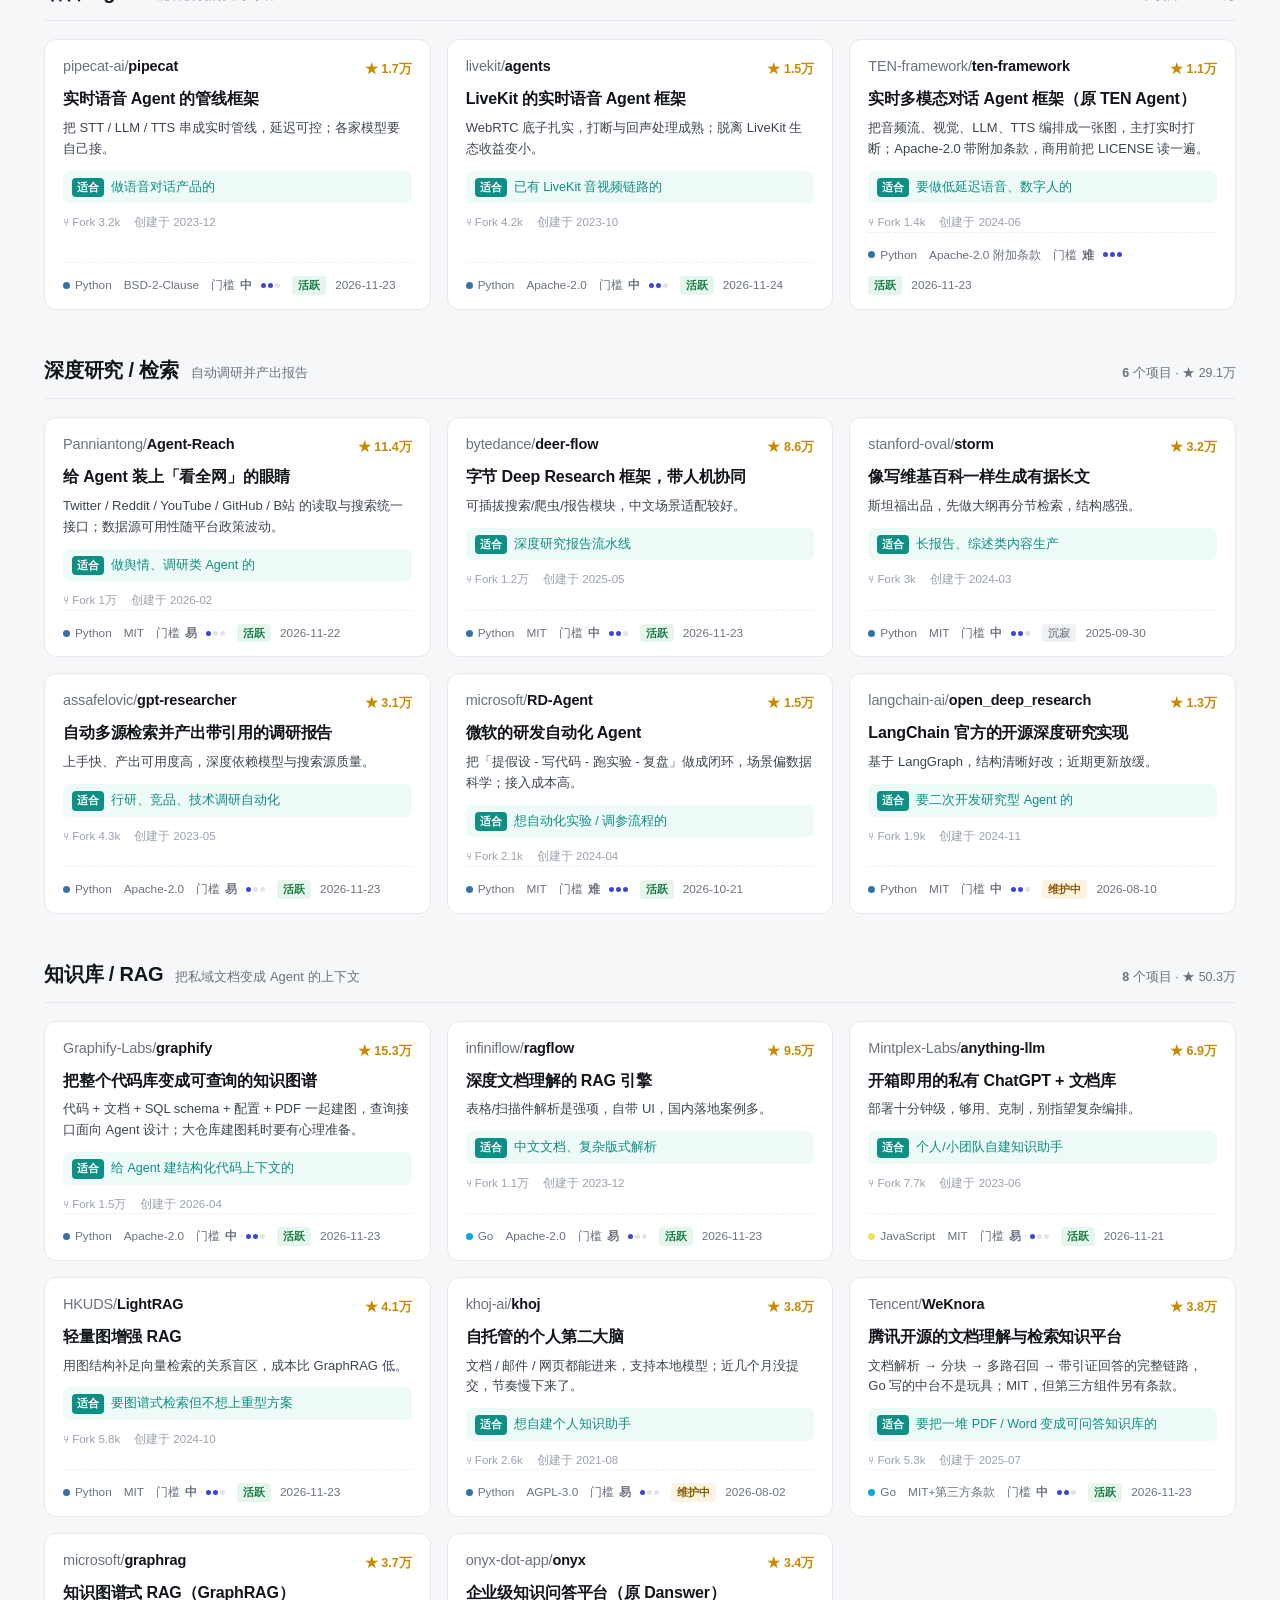
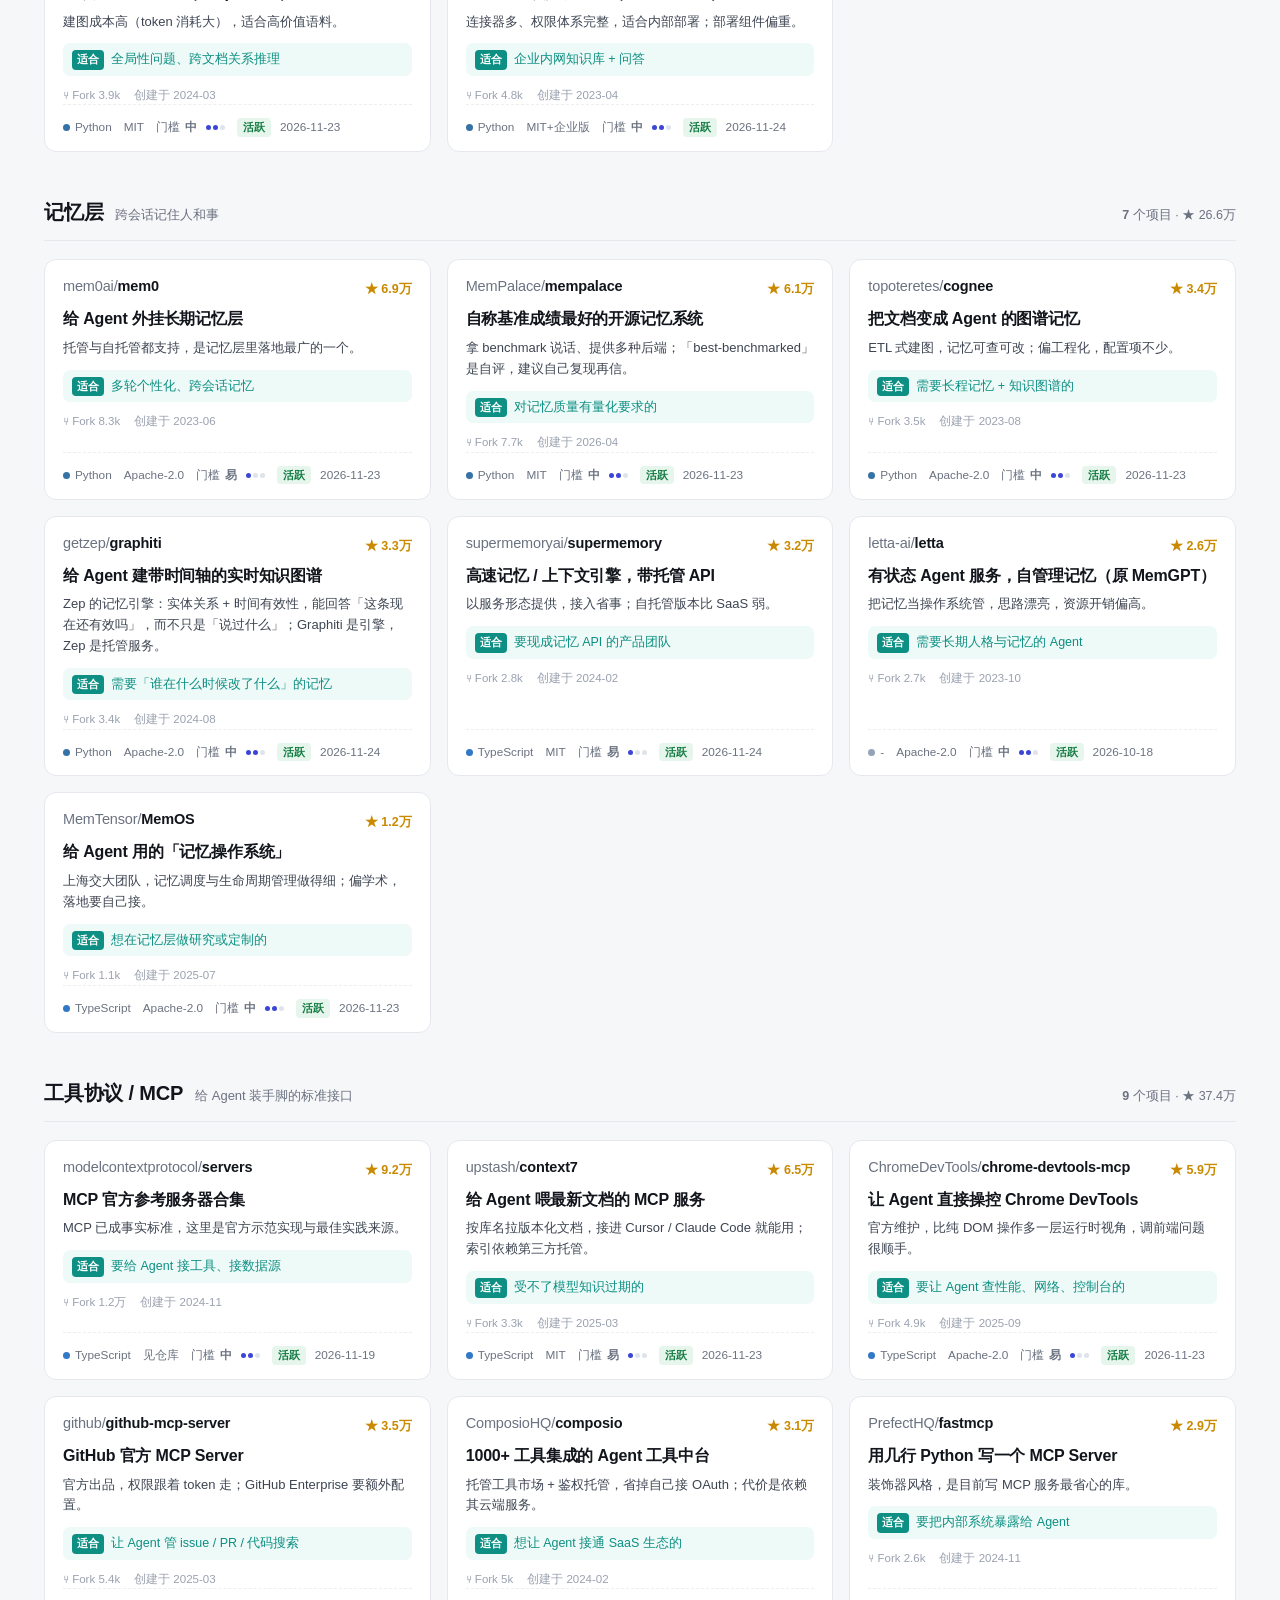
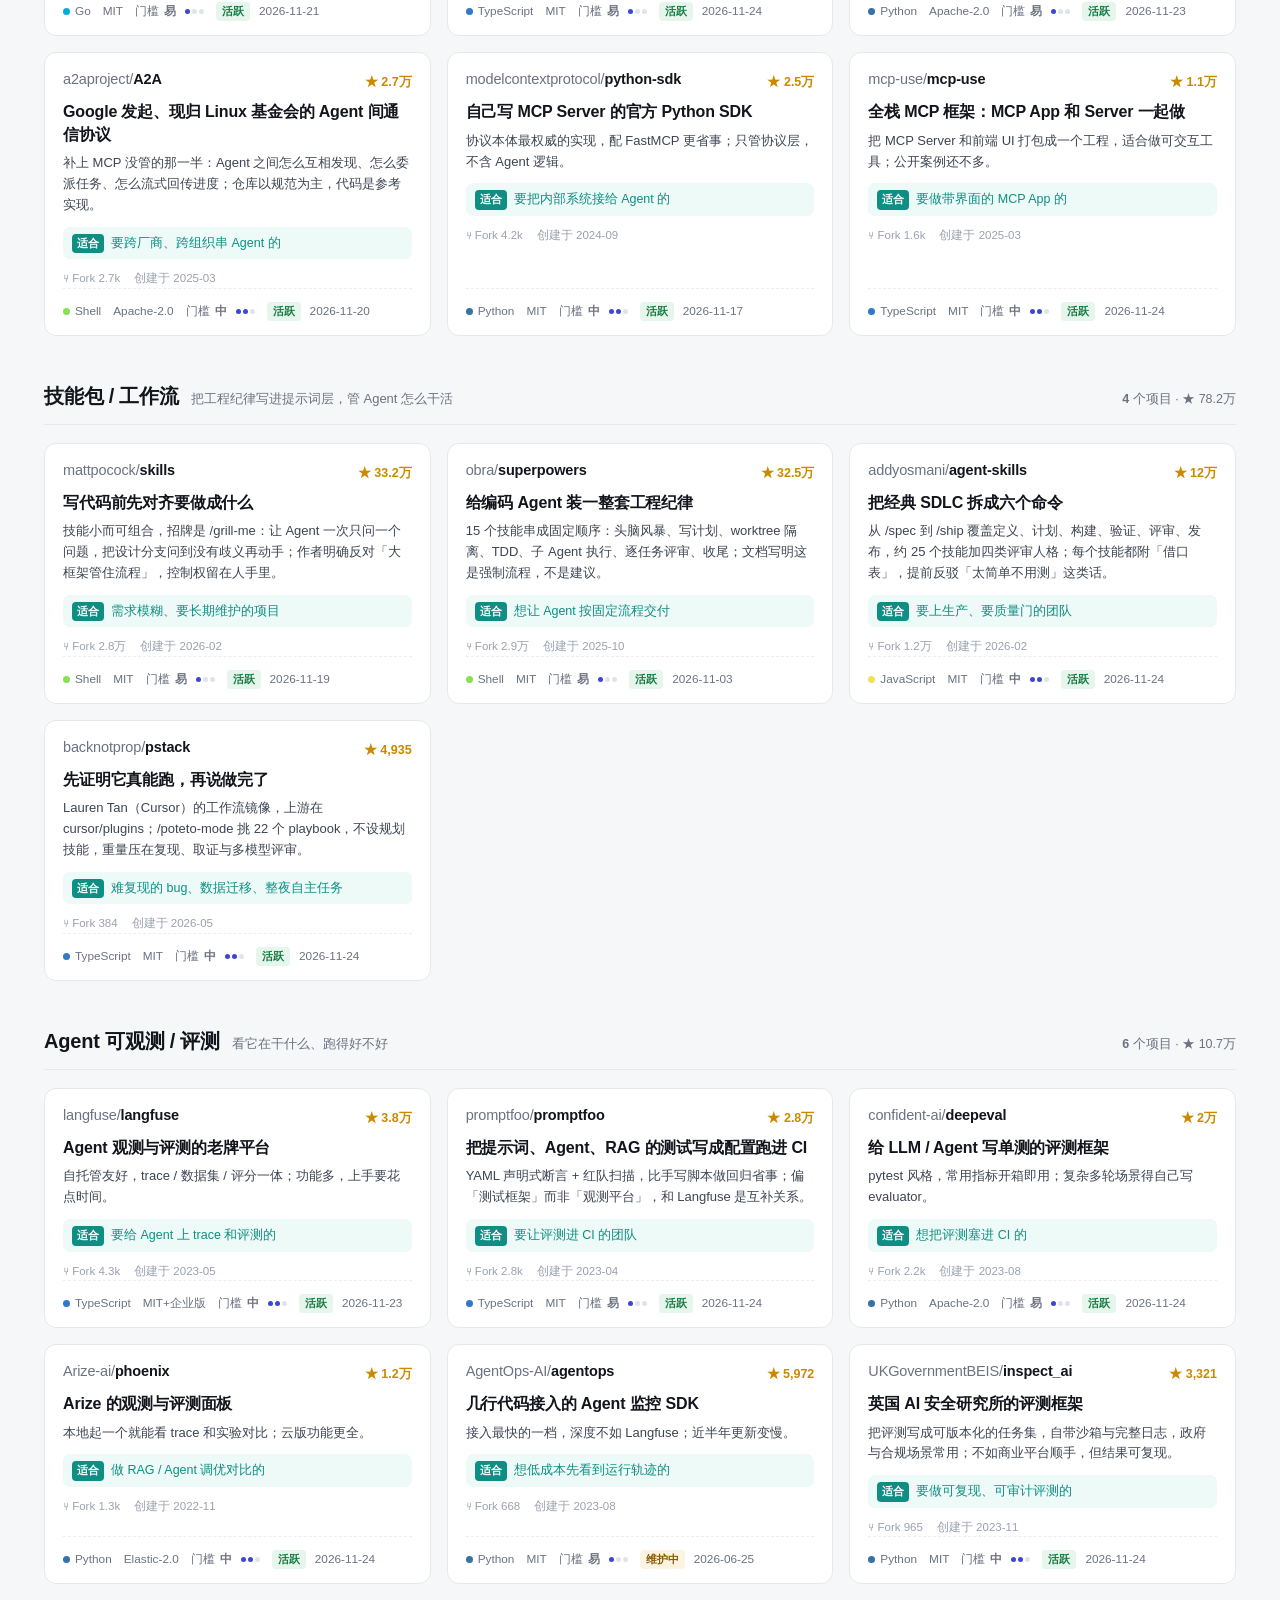
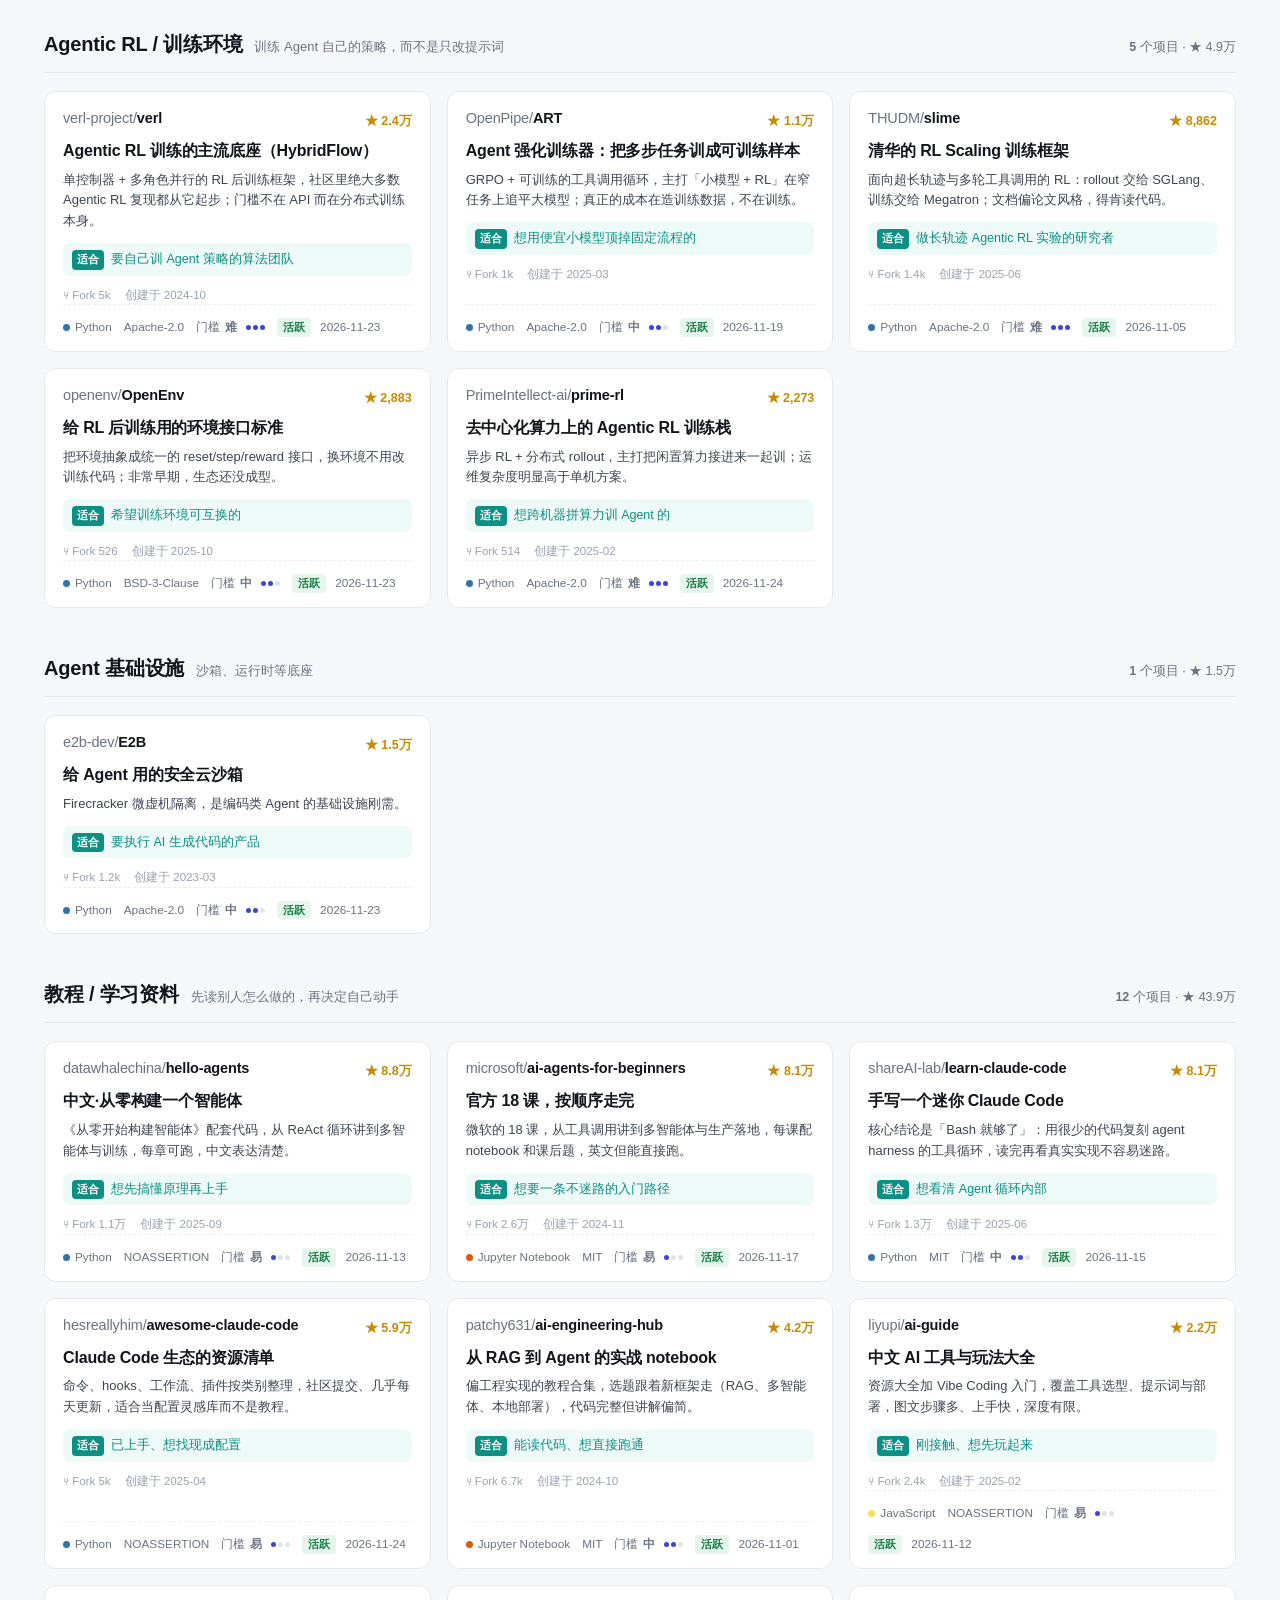
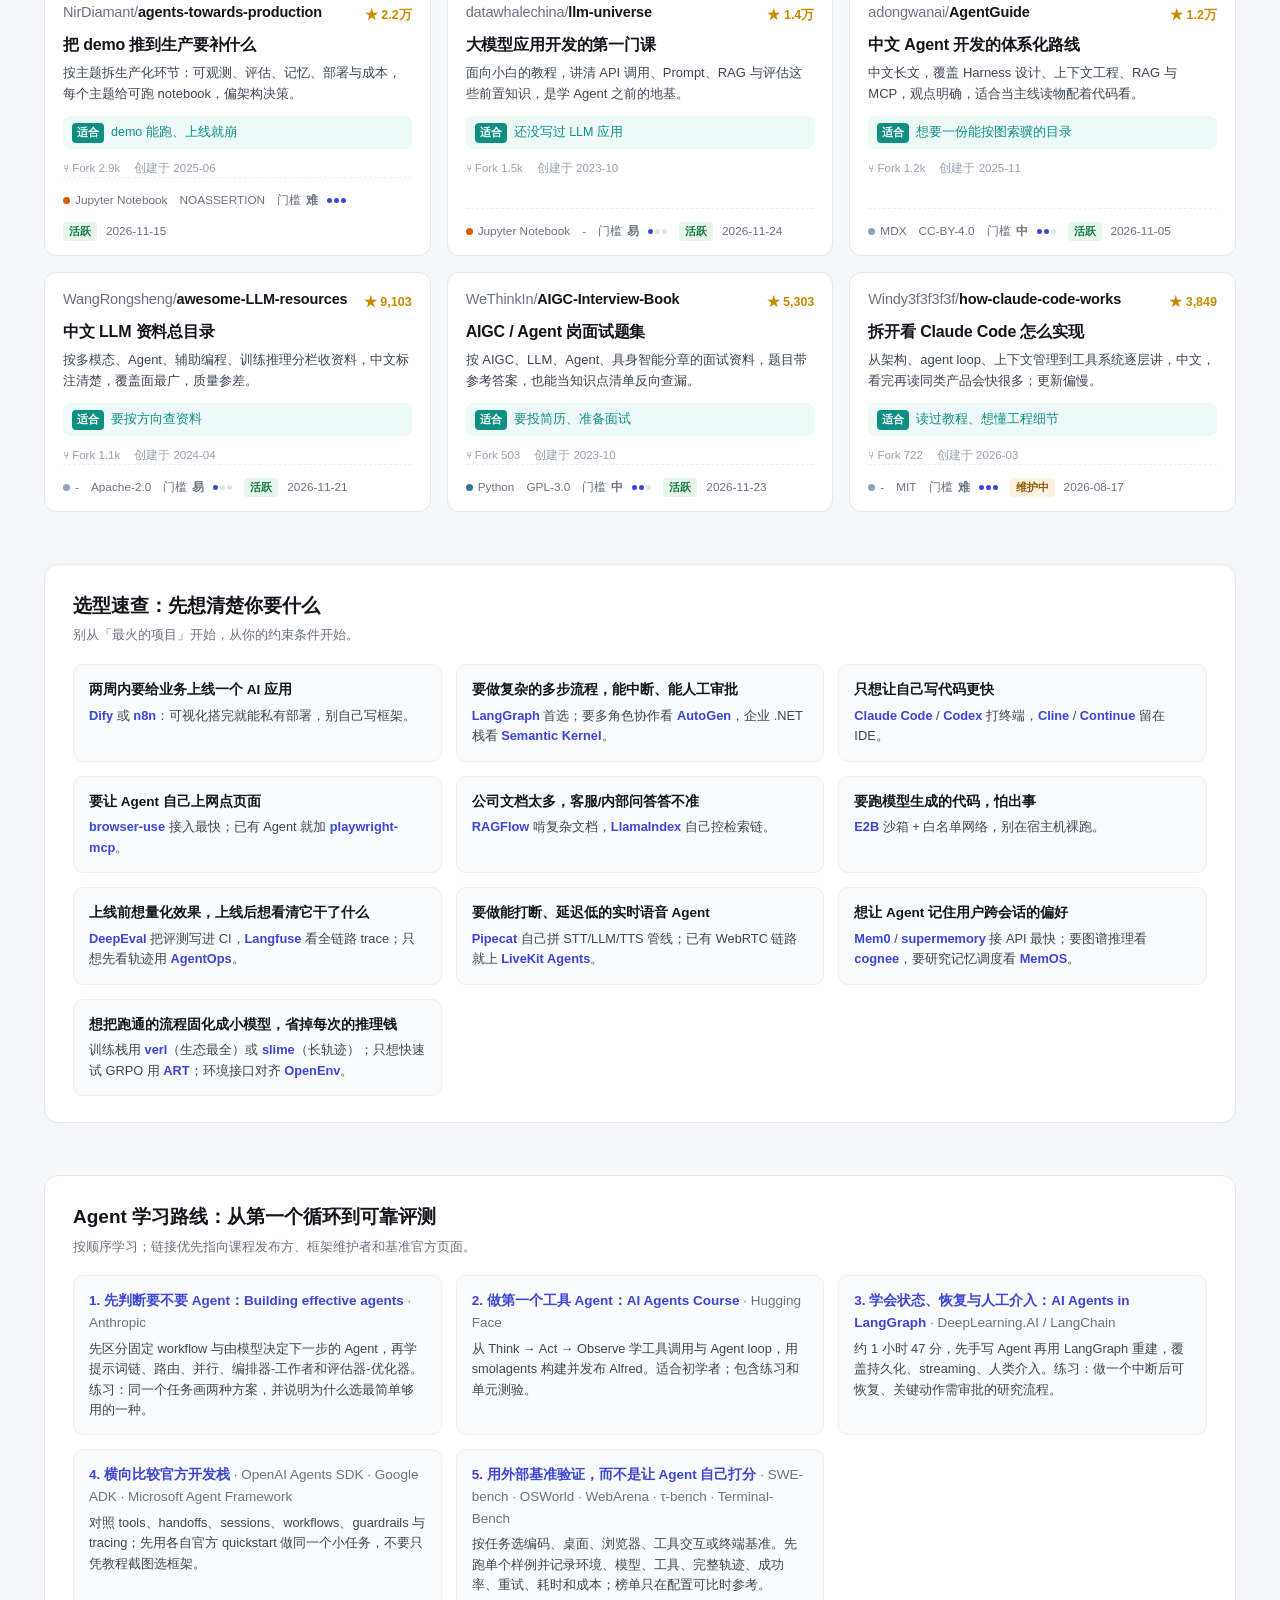
==== commit afb1d333: "新增第 17 赛道「教程 / 学习资料」，收录 12 份可跟着读的资料 「想搭一个 Agent 该从哪个项目开始看」这个问题，很多时候真正的答案是「先读完这几份资料再动手」。所以把仓库形态的教程、中文" ====
--- a/index.html
+++ b/index.html
@@ -37,8 +37,8 @@
 #q:focus{border-color:var(--accent);box-shadow:0 0 0 3px var(--accent-soft)}
 select{padding:10px 12px;border:1px solid var(--line);border-radius:9px;background:#fff;font-size:13.5px;
   font-family:inherit;color:var(--ink2);cursor:pointer;outline:none}
-.chips{display:flex;gap:7px;flex-wrap:wrap;padding:12px 24px 4px;max-width:1240px;margin:0 auto}
-.chip{border:1px solid var(--line);background:#fff;color:var(--ink2);font-size:13px;padding:6px 12px;
+.chips{display:flex;gap:6px;flex-wrap:wrap;padding:10px 24px 4px;max-width:1240px;margin:0 auto}
+.chip{border:1px solid var(--line);background:#fff;color:var(--ink2);font-size:12.5px;padding:5px 10px;
   border-radius:999px;cursor:pointer;font-family:inherit;transition:.15s;display:inline-flex;gap:6px;align-items:center}
 .chip:hover{border-color:#c9cfe0;color:var(--ink)}
 .chip.on{background:var(--ink);color:#fff;border-color:var(--ink)}
@@ -138,7 +138,7 @@
 <div class="toolbar">
   <div class="tb-in">
     <input id="q" type="search" placeholder="搜索项目名 / 定位 / 场景，例如：浏览器、RAG、多智能体…">
-    <select id="lang"><option value="">全部语言</option><option value="Python">Python (67)</option><option value="TypeScript">TypeScript (41)</option><option value="Go">Go (4)</option><option value="JavaScript">JavaScript (4)</option><option value="Rust">Rust (3)</option><option value="Shell">Shell (3)</option><option value="C#">C# (1)</option><option value="Jupyter Notebook">Jupyter Notebook (1)</option><option value="-">- (1)</option></select>
+    <select id="lang"><option value="">全部语言</option><option value="Python">Python (71)</option><option value="TypeScript">TypeScript (41)</option><option value="JavaScript">JavaScript (5)</option><option value="Jupyter Notebook">Jupyter Notebook (5)</option><option value="Go">Go (4)</option><option value="Rust">Rust (3)</option><option value="Shell">Shell (3)</option><option value="-">- (3)</option><option value="C#">C# (1)</option><option value="MDX">MDX (1)</option></select>
     <select id="sort">
       <option value="stars">按星数排序</option>
       <option value="upd">按最近更新</option>
@@ -152,7 +152,7 @@
     <button class="tgl" id="act" aria-pressed="false" title="只留 45 天内有提交的项目">只看活跃<i></i></button>
     <button id="reset">重置</button>
   </div>
-  <div class="chips"><button class="chip on" data-cat="all">全部<i>125</i></button><button class="chip" data-cat="framework">编排框架 / SDK<i>21</i></button><button class="chip" data-cat="platform">低代码平台 / 工作流<i>7</i></button><button class="chip" data-cat="coding">编码 Agent<i>21</i></button><button class="chip" data-cat="auto">通用自主 Agent<i>9</i></button><button class="chip" data-cat="multi">多智能体协作<i>6</i></button><button class="chip" data-cat="browser">浏览器操作<i>6</i></button><button class="chip" data-cat="desktop">桌面 / 电脑操作<i>6</i></button><button class="chip" data-cat="voice">语音 Agent<i>3</i></button><button class="chip" data-cat="research">深度研究 / 检索<i>6</i></button><button class="chip" data-cat="knowledge">知识库 / RAG<i>8</i></button><button class="chip" data-cat="memory">记忆层<i>7</i></button><button class="chip" data-cat="protocol">工具协议 / MCP<i>9</i></button><button class="chip" data-cat="skills">技能包 / 工作流<i>4</i></button><button class="chip" data-cat="eval">Agent 可观测 / 评测<i>6</i></button><button class="chip" data-cat="rl">Agentic RL / 训练环境<i>5</i></button><button class="chip" data-cat="infra">Agent 基础设施<i>1</i></button></div>
+  <div class="chips"><button class="chip on" data-cat="all">全部<i>137</i></button><button class="chip" data-cat="framework">编排框架 / SDK<i>21</i></button><button class="chip" data-cat="platform">低代码平台 / 工作流<i>7</i></button><button class="chip" data-cat="coding">编码 Agent<i>21</i></button><button class="chip" data-cat="auto">通用自主 Agent<i>9</i></button><button class="chip" data-cat="multi">多智能体协作<i>6</i></button><button class="chip" data-cat="browser">浏览器操作<i>6</i></button><button class="chip" data-cat="desktop">桌面 / 电脑操作<i>6</i></button><button class="chip" data-cat="voice">语音 Agent<i>3</i></button><button class="chip" data-cat="research">深度研究 / 检索<i>6</i></button><button class="chip" data-cat="knowledge">知识库 / RAG<i>8</i></button><button class="chip" data-cat="memory">记忆层<i>7</i></button><button class="chip" data-cat="protocol">工具协议 / MCP<i>9</i></button><button class="chip" data-cat="skills">技能包 / 工作流<i>4</i></button><button class="chip" data-cat="eval">Agent 可观测 / 评测<i>6</i></button><button class="chip" data-cat="rl">Agentic RL / 训练环境<i>5</i></button><button class="chip" data-cat="infra">Agent 基础设施<i>1</i></button><button class="chip" data-cat="learn">教程 / 学习资料<i>12</i></button></div>
 </div>
 <div class="count-line"><span id="cnt"></span><span class="hint">按 <kbd>/</kbd> 搜索 · <kbd>Esc</kbd> 清空</span></div>
 
@@ -160,12 +160,12 @@
 <header>
   <div class="kicker">GitHub Agent Landscape · 2026-11-24</div>
   <h1>GitHub 上的 Agent 项目，<em>一张图看懂</em></h1>
-  <p class="lede">从底层编排框架到能自己写代码、开浏览器、做深度调研的成品 Agent，125 个项目按 16 个赛道归类。星数、语言、许可证、维护状态取自 GitHub 官方 API，中文定位与选型建议为人工标注。</p>
+  <p class="lede">从底层编排框架到能自己写代码、开浏览器、做深度调研的成品 Agent，再到动手前该读的那几份教程，137 个项目按 17 个赛道归类。星数、语言、许可证、维护状态取自 GitHub 官方 API，中文定位与选型建议为人工标注。</p>
   <div class="stats">
-    <div class="stat"><b>125</b><span>收录项目</span></div>
-    <div class="stat"><b>802.1万</b><span>累计星标</span></div>
-    <div class="stat"><b>16</b><span>赛道分类</span></div>
-    <div class="stat"><b>111</b><span>近 45 天有提交</span></div>
+    <div class="stat"><b>137</b><span>收录项目</span></div>
+    <div class="stat"><b>846万</b><span>累计星标</span></div>
+    <div class="stat"><b>17</b><span>赛道分类</span></div>
+    <div class="stat"><b>122</b><span>近 45 天有提交</span></div>
   </div>
 </header>
 
@@ -2934,6 +2934,267 @@
         <span class="meta-item">Apache-2.0</span>
         <span class="meta-item diff">门槛 <b>中</b><span class="dots"><i class="dot on"></i><i class="dot on"></i><i class="dot "></i></span></span>
         <span class="meta-item upd"><span class="s s-on">活跃</span>2026-11-23</span>
+      </div>
+    </article>
+    </div>
+  </section>
+  <section class="group" data-cat="learn">
+    <div class="group-head">
+      <h2>教程 / 学习资料</h2>
+      <span class="gsub">先读别人怎么做的，再决定自己动手</span>
+      <span class="gcount"><b class="gc-n">12</b> 个项目 · ★ <span class="gc-s">43.9万</span></span>
+    </div>
+    <div class="grid">
+    <article class="card" data-cat="learn" data-lang="Python"
+             data-name="datawhalechina/hello-agents 中文·从零构建一个智能体 想先搞懂原理再上手 《从零开始构建智能体》配套代码，从 react 循环讲到多智能体与训练，每章可跑，中文表达清楚。"
+             data-diff="易" data-act="1" data-topics="agent llm rag tutorial"
+             data-stars="87816" data-upd="2026-11-13">
+      <div class="card-top">
+        <a class="repo" href="https://github.com/datawhalechina/hello-agents" target="_blank" rel="noopener">
+          <span class="owner">datawhalechina/</span><span class="name">hello-agents</span>
+        </a>
+        <span class="stars" title="87,816 stars">★ 8.8万</span>
+      </div>
+      <h3 class="pitch">中文·从零构建一个智能体</h3>
+      <p class="note">《从零开始构建智能体》配套代码，从 ReAct 循环讲到多智能体与训练，每章可跑，中文表达清楚。</p>
+      <div class="fit"><span class="fitk">适合</span><span class="fitv">想先搞懂原理再上手</span></div>
+      <div class="topics"><span>⑂ Fork 1.1万</span><span>创建于 2025-09</span></div>
+      <div class="card-foot">
+        <span class="meta-item lang"><i class="ldot" style="background:#3572A5"></i>Python</span>
+        <span class="meta-item">NOASSERTION</span>
+        <span class="meta-item diff">门槛 <b>易</b><span class="dots"><i class="dot on"></i><i class="dot "></i><i class="dot "></i></span></span>
+        <span class="meta-item upd"><span class="s s-on">活跃</span>2026-11-13</span>
+      </div>
+    </article>
+    <article class="card" data-cat="learn" data-lang="Jupyter Notebook"
+             data-name="microsoft/ai-agents-for-beginners 官方 18 课，按顺序走完 想要一条不迷路的入门路径 微软的 18 课，从工具调用讲到多智能体与生产落地，每课配 notebook 和课后题，英文但能直接跑。"
+             data-diff="易" data-act="1" data-topics="agentic-ai agentic-framework agentic-rag ai-agents ai-agents-framework autogen foundry foundry-local generative-ai microsoft-foundry semantic-kernel"
+             data-stars="80875" data-upd="2026-11-17">
+      <div class="card-top">
+        <a class="repo" href="https://github.com/microsoft/ai-agents-for-beginners" target="_blank" rel="noopener">
+          <span class="owner">microsoft/</span><span class="name">ai-agents-for-beginners</span>
+        </a>
+        <span class="stars" title="80,875 stars">★ 8.1万</span>
+      </div>
+      <h3 class="pitch">官方 18 课，按顺序走完</h3>
+      <p class="note">微软的 18 课，从工具调用讲到多智能体与生产落地，每课配 notebook 和课后题，英文但能直接跑。</p>
+      <div class="fit"><span class="fitk">适合</span><span class="fitv">想要一条不迷路的入门路径</span></div>
+      <div class="topics"><span>⑂ Fork 2.6万</span><span>创建于 2024-11</span></div>
+      <div class="card-foot">
+        <span class="meta-item lang"><i class="ldot" style="background:#DA5B0B"></i>Jupyter Notebook</span>
+        <span class="meta-item">MIT</span>
+        <span class="meta-item diff">门槛 <b>易</b><span class="dots"><i class="dot on"></i><i class="dot "></i><i class="dot "></i></span></span>
+        <span class="meta-item upd"><span class="s s-on">活跃</span>2026-11-17</span>
+      </div>
+    </article>
+    <article class="card" data-cat="learn" data-lang="Python"
+             data-name="shareai-lab/learn-claude-code 手写一个迷你 claude code 想看清 agent 循环内部 核心结论是「bash 就够了」：用很少的代码复刻 agent harness 的工具循环，读完再看真实实现不容易迷路。"
+             data-diff="中" data-act="1" data-topics="agent agent-development ai-agent claude claude-code educational llm python teaching tutorial"
+             data-stars="80819" data-upd="2026-11-15">
+      <div class="card-top">
+        <a class="repo" href="https://github.com/shareAI-lab/learn-claude-code" target="_blank" rel="noopener">
+          <span class="owner">shareAI-lab/</span><span class="name">learn-claude-code</span>
+        </a>
+        <span class="stars" title="80,819 stars">★ 8.1万</span>
+      </div>
+      <h3 class="pitch">手写一个迷你 Claude Code</h3>
+      <p class="note">核心结论是「Bash 就够了」：用很少的代码复刻 agent harness 的工具循环，读完再看真实实现不容易迷路。</p>
+      <div class="fit"><span class="fitk">适合</span><span class="fitv">想看清 Agent 循环内部</span></div>
+      <div class="topics"><span>⑂ Fork 1.3万</span><span>创建于 2025-06</span></div>
+      <div class="card-foot">
+        <span class="meta-item lang"><i class="ldot" style="background:#3572A5"></i>Python</span>
+        <span class="meta-item">MIT</span>
+        <span class="meta-item diff">门槛 <b>中</b><span class="dots"><i class="dot on"></i><i class="dot on"></i><i class="dot "></i></span></span>
+        <span class="meta-item upd"><span class="s s-on">活跃</span>2026-11-15</span>
+      </div>
+    </article>
+    <article class="card" data-cat="learn" data-lang="Python"
+             data-name="hesreallyhim/awesome-claude-code claude code 生态的资源清单 已上手、想找现成配置 命令、hooks、工作流、插件按类别整理，社区提交、几乎每天更新，适合当配置灵感库而不是教程。"
+             data-diff="易" data-act="1" data-topics="agent-skills agentic-code agentic-coding ai-workflow-optimization ai-workflows anthropic anthropic-claude awesome awesome-claude-code awesome-list awesome-lists awesome-resources claude claude-code coding-agent coding-agents coding-assistant coding-assistants llm"
+             data-stars="58702" data-upd="2026-11-24">
+      <div class="card-top">
+        <a class="repo" href="https://github.com/hesreallyhim/awesome-claude-code" target="_blank" rel="noopener">
+          <span class="owner">hesreallyhim/</span><span class="name">awesome-claude-code</span>
+        </a>
+        <span class="stars" title="58,702 stars">★ 5.9万</span>
+      </div>
+      <h3 class="pitch">Claude Code 生态的资源清单</h3>
+      <p class="note">命令、hooks、工作流、插件按类别整理，社区提交、几乎每天更新，适合当配置灵感库而不是教程。</p>
+      <div class="fit"><span class="fitk">适合</span><span class="fitv">已上手、想找现成配置</span></div>
+      <div class="topics"><span>⑂ Fork 5k</span><span>创建于 2025-04</span></div>
+      <div class="card-foot">
+        <span class="meta-item lang"><i class="ldot" style="background:#3572A5"></i>Python</span>
+        <span class="meta-item">NOASSERTION</span>
+        <span class="meta-item diff">门槛 <b>易</b><span class="dots"><i class="dot on"></i><i class="dot "></i><i class="dot "></i></span></span>
+        <span class="meta-item upd"><span class="s s-on">活跃</span>2026-11-24</span>
+      </div>
+    </article>
+    <article class="card" data-cat="learn" data-lang="Jupyter Notebook"
+             data-name="patchy631/ai-engineering-hub 从 rag 到 agent 的实战 notebook 能读代码、想直接跑通 偏工程实现的教程合集，选题跟着新框架走（rag、多智能体、本地部署），代码完整但讲解偏简。"
+             data-diff="中" data-act="1" data-topics="agents ai llms machine-learning mcp rag"
+             data-stars="42092" data-upd="2026-11-01">
+      <div class="card-top">
+        <a class="repo" href="https://github.com/patchy631/ai-engineering-hub" target="_blank" rel="noopener">
+          <span class="owner">patchy631/</span><span class="name">ai-engineering-hub</span>
+        </a>
+        <span class="stars" title="42,092 stars">★ 4.2万</span>
+      </div>
+      <h3 class="pitch">从 RAG 到 Agent 的实战 notebook</h3>
+      <p class="note">偏工程实现的教程合集，选题跟着新框架走（RAG、多智能体、本地部署），代码完整但讲解偏简。</p>
+      <div class="fit"><span class="fitk">适合</span><span class="fitv">能读代码、想直接跑通</span></div>
+      <div class="topics"><span>⑂ Fork 6.7k</span><span>创建于 2024-10</span></div>
+      <div class="card-foot">
+        <span class="meta-item lang"><i class="ldot" style="background:#DA5B0B"></i>Jupyter Notebook</span>
+        <span class="meta-item">MIT</span>
+        <span class="meta-item diff">门槛 <b>中</b><span class="dots"><i class="dot on"></i><i class="dot on"></i><i class="dot "></i></span></span>
+        <span class="meta-item upd"><span class="s s-on">活跃</span>2026-11-01</span>
+      </div>
+    </article>
+    <article class="card" data-cat="learn" data-lang="JavaScript"
+             data-name="liyupi/ai-guide 中文 ai 工具与玩法大全 刚接触、想先玩起来 资源大全加 vibe coding 入门，覆盖工具选型、提示词与部署，图文步骤多、上手快，深度有限。"
+             data-diff="易" data-act="1" data-topics="ai ai-agent artificial-intelligence chatgpt claude claude-code codex cursor deep-learning deepseek gemini generative-ai gpt llm mcp openai rag vibe-coding vibecoding vuepress"
+             data-stars="22347" data-upd="2026-11-12">
+      <div class="card-top">
+        <a class="repo" href="https://github.com/liyupi/ai-guide" target="_blank" rel="noopener">
+          <span class="owner">liyupi/</span><span class="name">ai-guide</span>
+        </a>
+        <span class="stars" title="22,347 stars">★ 2.2万</span>
+      </div>
+      <h3 class="pitch">中文 AI 工具与玩法大全</h3>
+      <p class="note">资源大全加 Vibe Coding 入门，覆盖工具选型、提示词与部署，图文步骤多、上手快，深度有限。</p>
+      <div class="fit"><span class="fitk">适合</span><span class="fitv">刚接触、想先玩起来</span></div>
+      <div class="topics"><span>⑂ Fork 2.4k</span><span>创建于 2025-02</span></div>
+      <div class="card-foot">
+        <span class="meta-item lang"><i class="ldot" style="background:#f1e05a"></i>JavaScript</span>
+        <span class="meta-item">NOASSERTION</span>
+        <span class="meta-item diff">门槛 <b>易</b><span class="dots"><i class="dot on"></i><i class="dot "></i><i class="dot "></i></span></span>
+        <span class="meta-item upd"><span class="s s-on">活跃</span>2026-11-12</span>
+      </div>
+    </article>
+    <article class="card" data-cat="learn" data-lang="Jupyter Notebook"
+             data-name="nirdiamant/agents-towards-production 把 demo 推到生产要补什么 demo 能跑、上线就崩 按主题拆生产化环节：可观测、评估、记忆、部署与成本，每个主题给可跑 notebook，偏架构决策。"
+             data-diff="难" data-act="1" data-topics="agent agent-framework agentic-ai agents ai-agents deployment genai generative-ai langgraph llm llms mcp mlops multi-agent-systems observability production python rag tutorials"
+             data-stars="21946" data-upd="2026-11-15">
+      <div class="card-top">
+        <a class="repo" href="https://github.com/NirDiamant/agents-towards-production" target="_blank" rel="noopener">
+          <span class="owner">NirDiamant/</span><span class="name">agents-towards-production</span>
+        </a>
+        <span class="stars" title="21,946 stars">★ 2.2万</span>
+      </div>
+      <h3 class="pitch">把 demo 推到生产要补什么</h3>
+      <p class="note">按主题拆生产化环节：可观测、评估、记忆、部署与成本，每个主题给可跑 notebook，偏架构决策。</p>
+      <div class="fit"><span class="fitk">适合</span><span class="fitv">demo 能跑、上线就崩</span></div>
+      <div class="topics"><span>⑂ Fork 2.9k</span><span>创建于 2025-06</span></div>
+      <div class="card-foot">
+        <span class="meta-item lang"><i class="ldot" style="background:#DA5B0B"></i>Jupyter Notebook</span>
+        <span class="meta-item">NOASSERTION</span>
+        <span class="meta-item diff">门槛 <b>难</b><span class="dots"><i class="dot on"></i><i class="dot on"></i><i class="dot on"></i></span></span>
+        <span class="meta-item upd"><span class="s s-on">活跃</span>2026-11-15</span>
+      </div>
+    </article>
+    <article class="card" data-cat="learn" data-lang="Jupyter Notebook"
+             data-name="datawhalechina/llm-universe 大模型应用开发的第一门课 还没写过 llm 应用 面向小白的教程，讲清 api 调用、prompt、rag 与评估这些前置知识，是学 agent 之前的地基。"
+             data-diff="易" data-act="1" data-topics="langchain rag"
+             data-stars="14334" data-upd="2026-11-24">
+      <div class="card-top">
+        <a class="repo" href="https://github.com/datawhalechina/llm-universe" target="_blank" rel="noopener">
+          <span class="owner">datawhalechina/</span><span class="name">llm-universe</span>
+        </a>
+        <span class="stars" title="14,334 stars">★ 1.4万</span>
+      </div>
+      <h3 class="pitch">大模型应用开发的第一门课</h3>
+      <p class="note">面向小白的教程，讲清 API 调用、Prompt、RAG 与评估这些前置知识，是学 Agent 之前的地基。</p>
+      <div class="fit"><span class="fitk">适合</span><span class="fitv">还没写过 LLM 应用</span></div>
+      <div class="topics"><span>⑂ Fork 1.5k</span><span>创建于 2023-10</span></div>
+      <div class="card-foot">
+        <span class="meta-item lang"><i class="ldot" style="background:#DA5B0B"></i>Jupyter Notebook</span>
+        <span class="meta-item">-</span>
+        <span class="meta-item diff">门槛 <b>易</b><span class="dots"><i class="dot on"></i><i class="dot "></i><i class="dot "></i></span></span>
+        <span class="meta-item upd"><span class="s s-on">活跃</span>2026-11-24</span>
+      </div>
+    </article>
+    <article class="card" data-cat="learn" data-lang="MDX"
+             data-name="adongwanai/agentguide 中文 agent 开发的体系化路线 想要一份能按图索骥的目录 中文长文，覆盖 harness 设计、上下文工程、rag 与 mcp，观点明确，适合当主线读物配着代码看。"
+             data-diff="中" data-act="1" data-topics="agentic-rl agenticrag ai-agent claude-code crewai graphrag grpo harness interview job-hunting llm rag sft tutorial"
+             data-stars="12236" data-upd="2026-11-05">
+      <div class="card-top">
+        <a class="repo" href="https://github.com/adongwanai/AgentGuide" target="_blank" rel="noopener">
+          <span class="owner">adongwanai/</span><span class="name">AgentGuide</span>
+        </a>
+        <span class="stars" title="12,236 stars">★ 1.2万</span>
+      </div>
+      <h3 class="pitch">中文 Agent 开发的体系化路线</h3>
+      <p class="note">中文长文，覆盖 Harness 设计、上下文工程、RAG 与 MCP，观点明确，适合当主线读物配着代码看。</p>
+      <div class="fit"><span class="fitk">适合</span><span class="fitv">想要一份能按图索骥的目录</span></div>
+      <div class="topics"><span>⑂ Fork 1.2k</span><span>创建于 2025-11</span></div>
+      <div class="card-foot">
+        <span class="meta-item lang"><i class="ldot" style="background:#94a3b8"></i>MDX</span>
+        <span class="meta-item">CC-BY-4.0</span>
+        <span class="meta-item diff">门槛 <b>中</b><span class="dots"><i class="dot on"></i><i class="dot on"></i><i class="dot "></i></span></span>
+        <span class="meta-item upd"><span class="s s-on">活跃</span>2026-11-05</span>
+      </div>
+    </article>
+    <article class="card" data-cat="learn" data-lang="-"
+             data-name="wangrongsheng/awesome-llm-resources 中文 llm 资料总目录 要按方向查资料 按多模态、agent、辅助编程、训练推理分栏收资料，中文标注清楚，覆盖面最广，质量参差。"
+             data-diff="易" data-act="1" data-topics="awesome-list book course large-language-models llama llm mistral openai qwen rag retrieval-augmented-generation webui"
+             data-stars="9103" data-upd="2026-11-21">
+      <div class="card-top">
+        <a class="repo" href="https://github.com/WangRongsheng/awesome-LLM-resources" target="_blank" rel="noopener">
+          <span class="owner">WangRongsheng/</span><span class="name">awesome-LLM-resources</span>
+        </a>
+        <span class="stars" title="9,103 stars">★ 9,103</span>
+      </div>
+      <h3 class="pitch">中文 LLM 资料总目录</h3>
+      <p class="note">按多模态、Agent、辅助编程、训练推理分栏收资料，中文标注清楚，覆盖面最广，质量参差。</p>
+      <div class="fit"><span class="fitk">适合</span><span class="fitv">要按方向查资料</span></div>
+      <div class="topics"><span>⑂ Fork 1.1k</span><span>创建于 2024-04</span></div>
+      <div class="card-foot">
+        <span class="meta-item lang"><i class="ldot" style="background:#94a3b8"></i>-</span>
+        <span class="meta-item">Apache-2.0</span>
+        <span class="meta-item diff">门槛 <b>易</b><span class="dots"><i class="dot on"></i><i class="dot "></i><i class="dot "></i></span></span>
+        <span class="meta-item upd"><span class="s s-on">活跃</span>2026-11-21</span>
+      </div>
+    </article>
+    <article class="card" data-cat="learn" data-lang="Python"
+             data-name="wethinkin/aigc-interview-book aigc / agent 岗面试题集 要投简历、准备面试 按 aigc、llm、agent、具身智能分章的面试资料，题目带参考答案，也能当知识点清单反向查漏。"
+             data-diff="中" data-act="1" data-topics="ai-agent aigc computer-vision deep-learning interview interview-preparation interview-questions interviews-solutions large-language-models machine-learning natural-language-processing openclaw stable-diffusion transformer"
+             data-stars="5303" data-upd="2026-11-23">
+      <div class="card-top">
+        <a class="repo" href="https://github.com/WeThinkIn/AIGC-Interview-Book" target="_blank" rel="noopener">
+          <span class="owner">WeThinkIn/</span><span class="name">AIGC-Interview-Book</span>
+        </a>
+        <span class="stars" title="5,303 stars">★ 5,303</span>
+      </div>
+      <h3 class="pitch">AIGC / Agent 岗面试题集</h3>
+      <p class="note">按 AIGC、LLM、Agent、具身智能分章的面试资料，题目带参考答案，也能当知识点清单反向查漏。</p>
+      <div class="fit"><span class="fitk">适合</span><span class="fitv">要投简历、准备面试</span></div>
+      <div class="topics"><span>⑂ Fork 503</span><span>创建于 2023-10</span></div>
+      <div class="card-foot">
+        <span class="meta-item lang"><i class="ldot" style="background:#3572A5"></i>Python</span>
+        <span class="meta-item">GPL-3.0</span>
+        <span class="meta-item diff">门槛 <b>中</b><span class="dots"><i class="dot on"></i><i class="dot on"></i><i class="dot "></i></span></span>
+        <span class="meta-item upd"><span class="s s-on">活跃</span>2026-11-23</span>
+      </div>
+    </article>
+    <article class="card" data-cat="learn" data-lang="-"
+             data-name="windy3f3f3f3f/how-claude-code-works 拆开看 claude code 怎么实现 读过教程、想懂工程细节 从架构、agent loop、上下文管理到工具系统逐层讲，中文，看完再读同类产品会快很多；更新偏慢。"
+             data-diff="难" data-act="0" data-topics="ai ai-agent anthropic architecture claude claude-code coding-agent deep-dive llm source-code-analysis"
+             data-stars="3849" data-upd="2026-08-17">
+      <div class="card-top">
+        <a class="repo" href="https://github.com/Windy3f3f3f3f/how-claude-code-works" target="_blank" rel="noopener">
+          <span class="owner">Windy3f3f3f3f/</span><span class="name">how-claude-code-works</span>
+        </a>
+        <span class="stars" title="3,849 stars">★ 3,849</span>
+      </div>
+      <h3 class="pitch">拆开看 Claude Code 怎么实现</h3>
+      <p class="note">从架构、agent loop、上下文管理到工具系统逐层讲，中文，看完再读同类产品会快很多；更新偏慢。</p>
+      <div class="fit"><span class="fitk">适合</span><span class="fitv">读过教程、想懂工程细节</span></div>
+      <div class="topics"><span>⑂ Fork 722</span><span>创建于 2026-03</span></div>
+      <div class="card-foot">
+        <span class="meta-item lang"><i class="ldot" style="background:#94a3b8"></i>-</span>
+        <span class="meta-item">MIT</span>
+        <span class="meta-item diff">门槛 <b>难</b><span class="dots"><i class="dot on"></i><i class="dot on"></i><i class="dot on"></i></span></span>
+        <span class="meta-item upd"><span class="s s-mid">维护中</span>2026-08-17</span>
       </div>
     </article>
     </div>
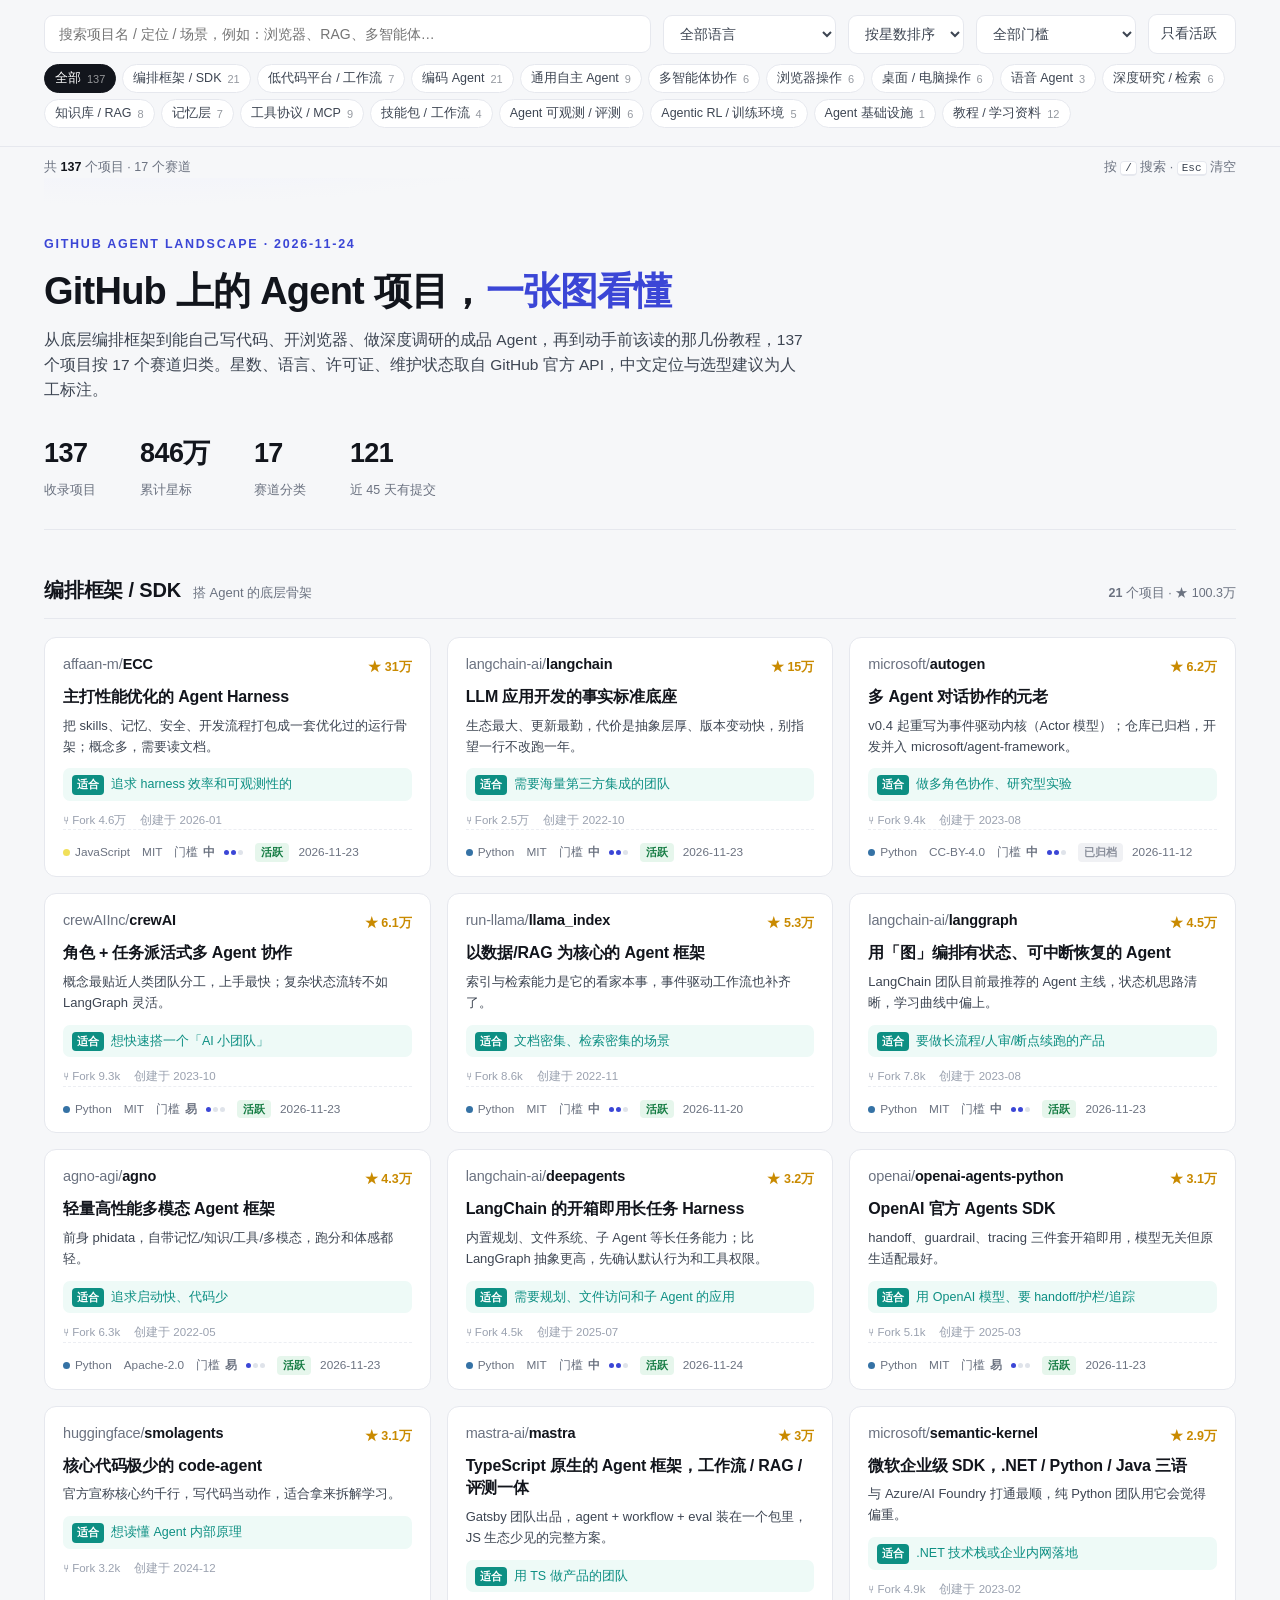
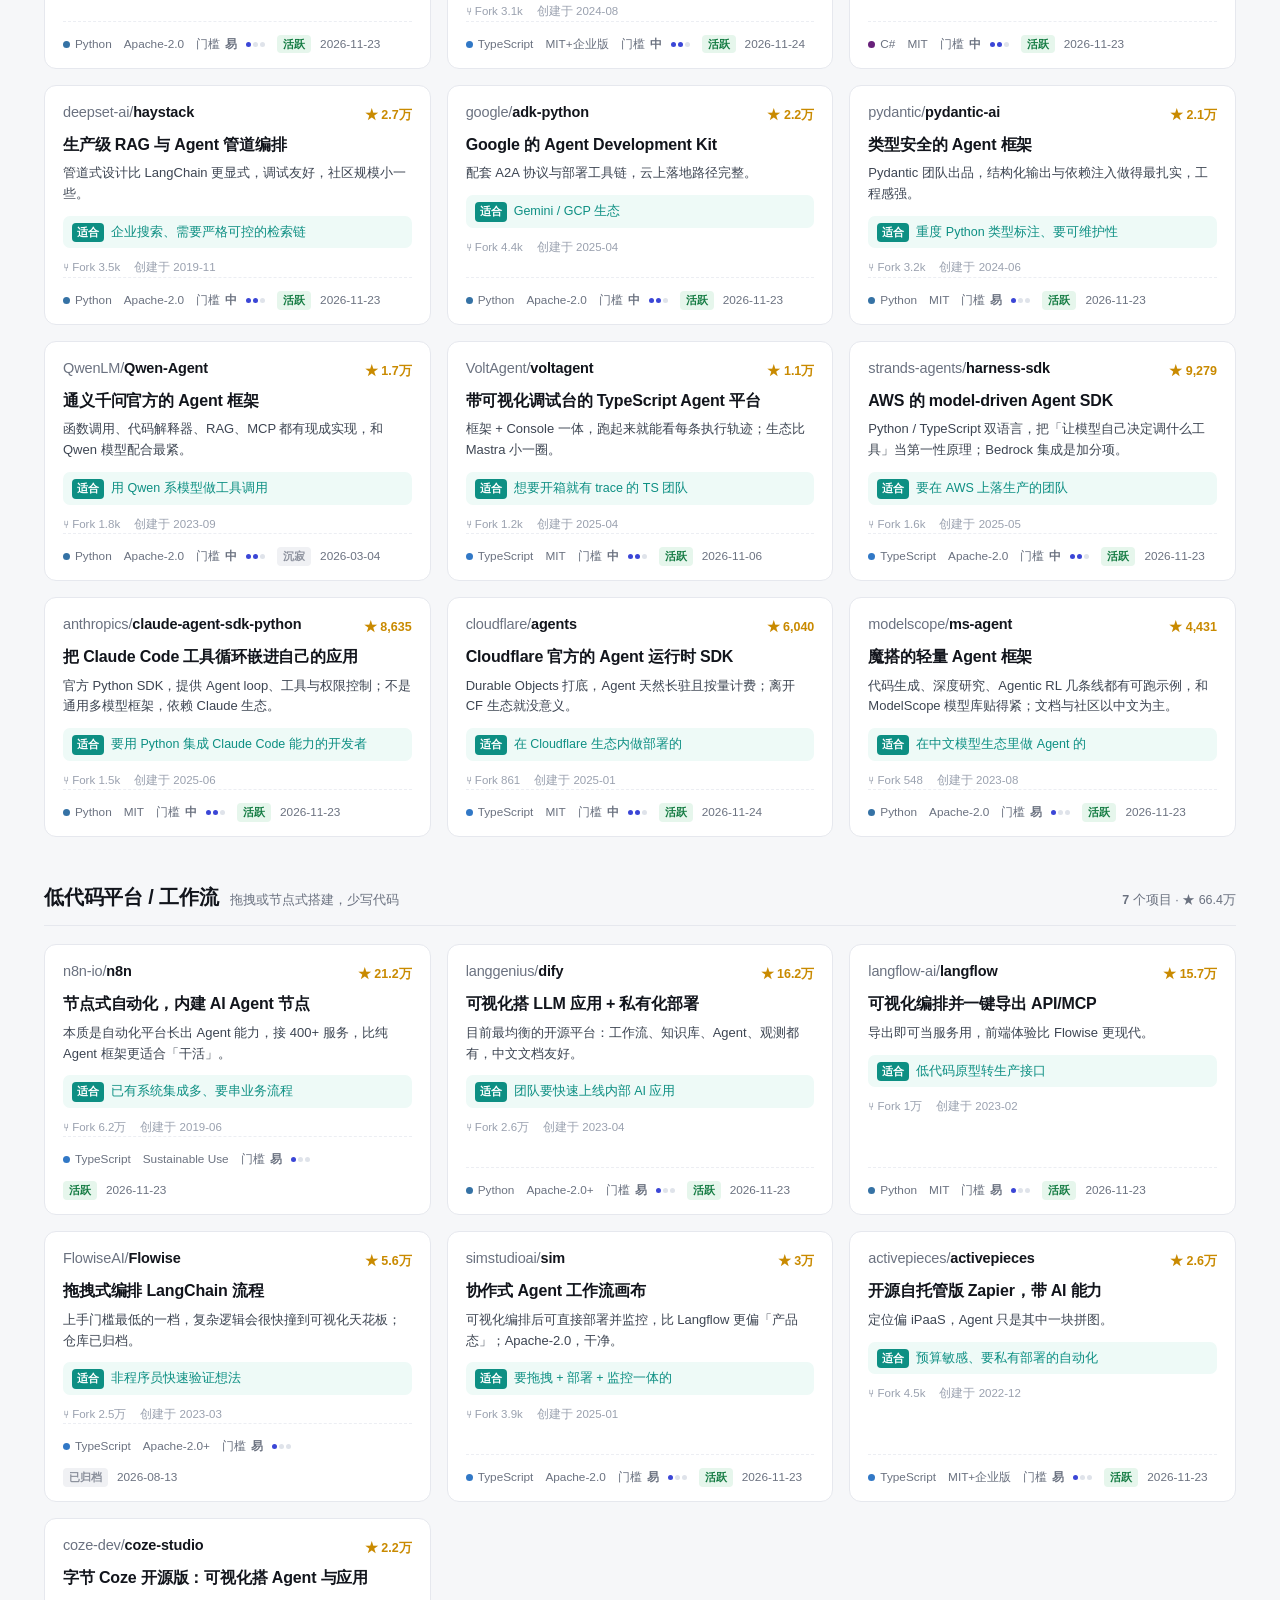
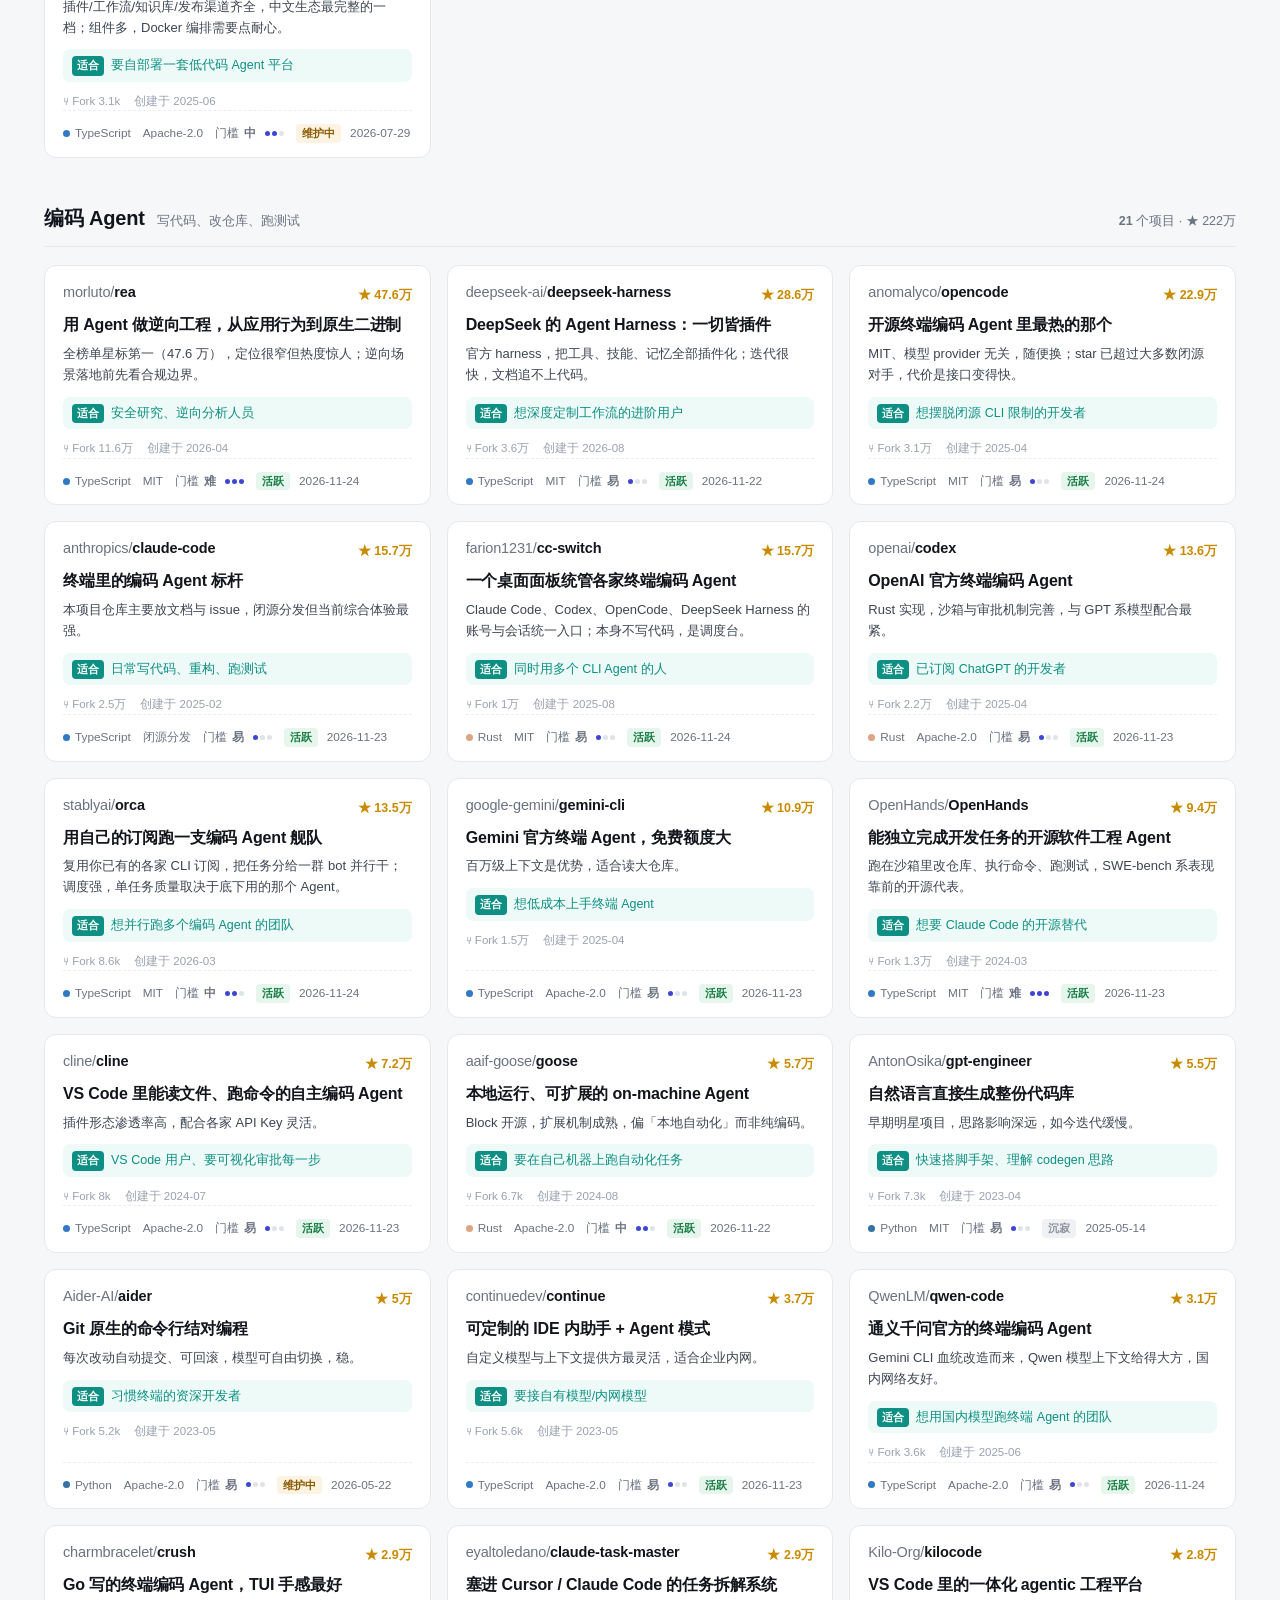
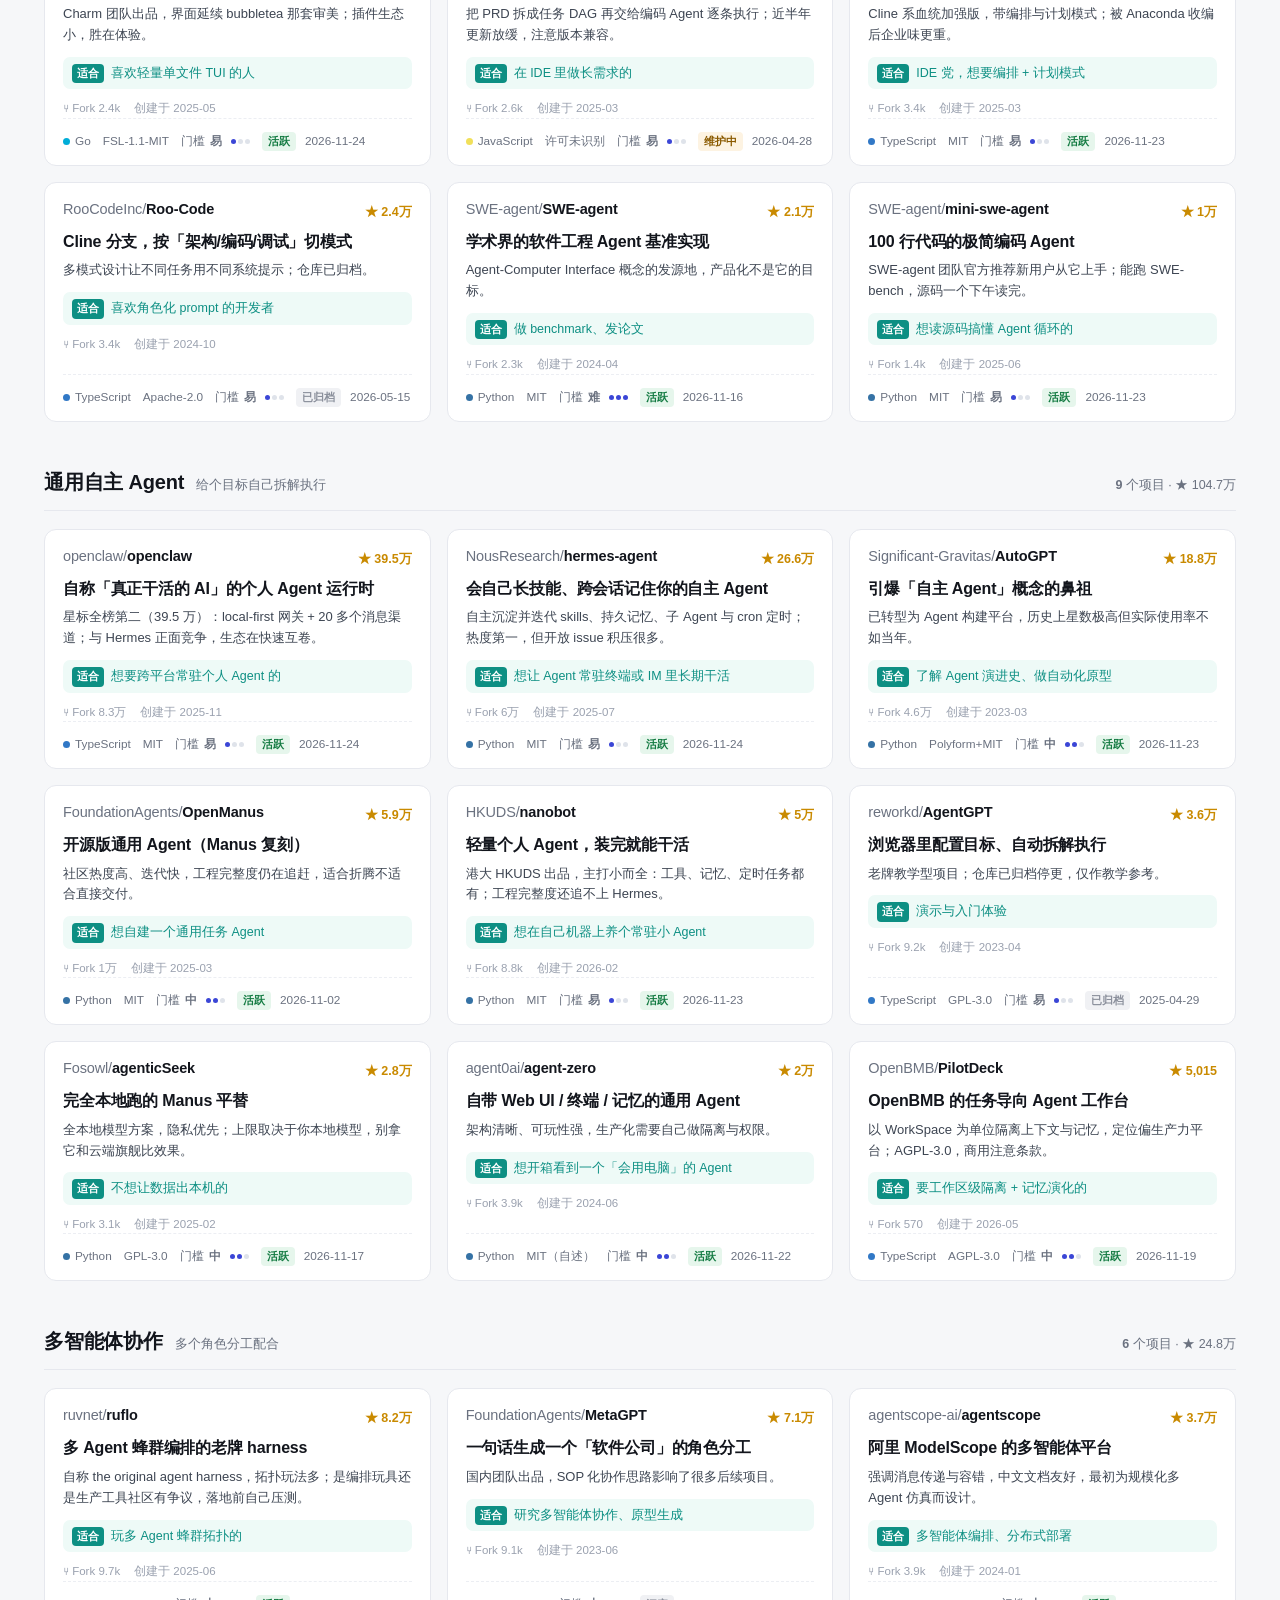
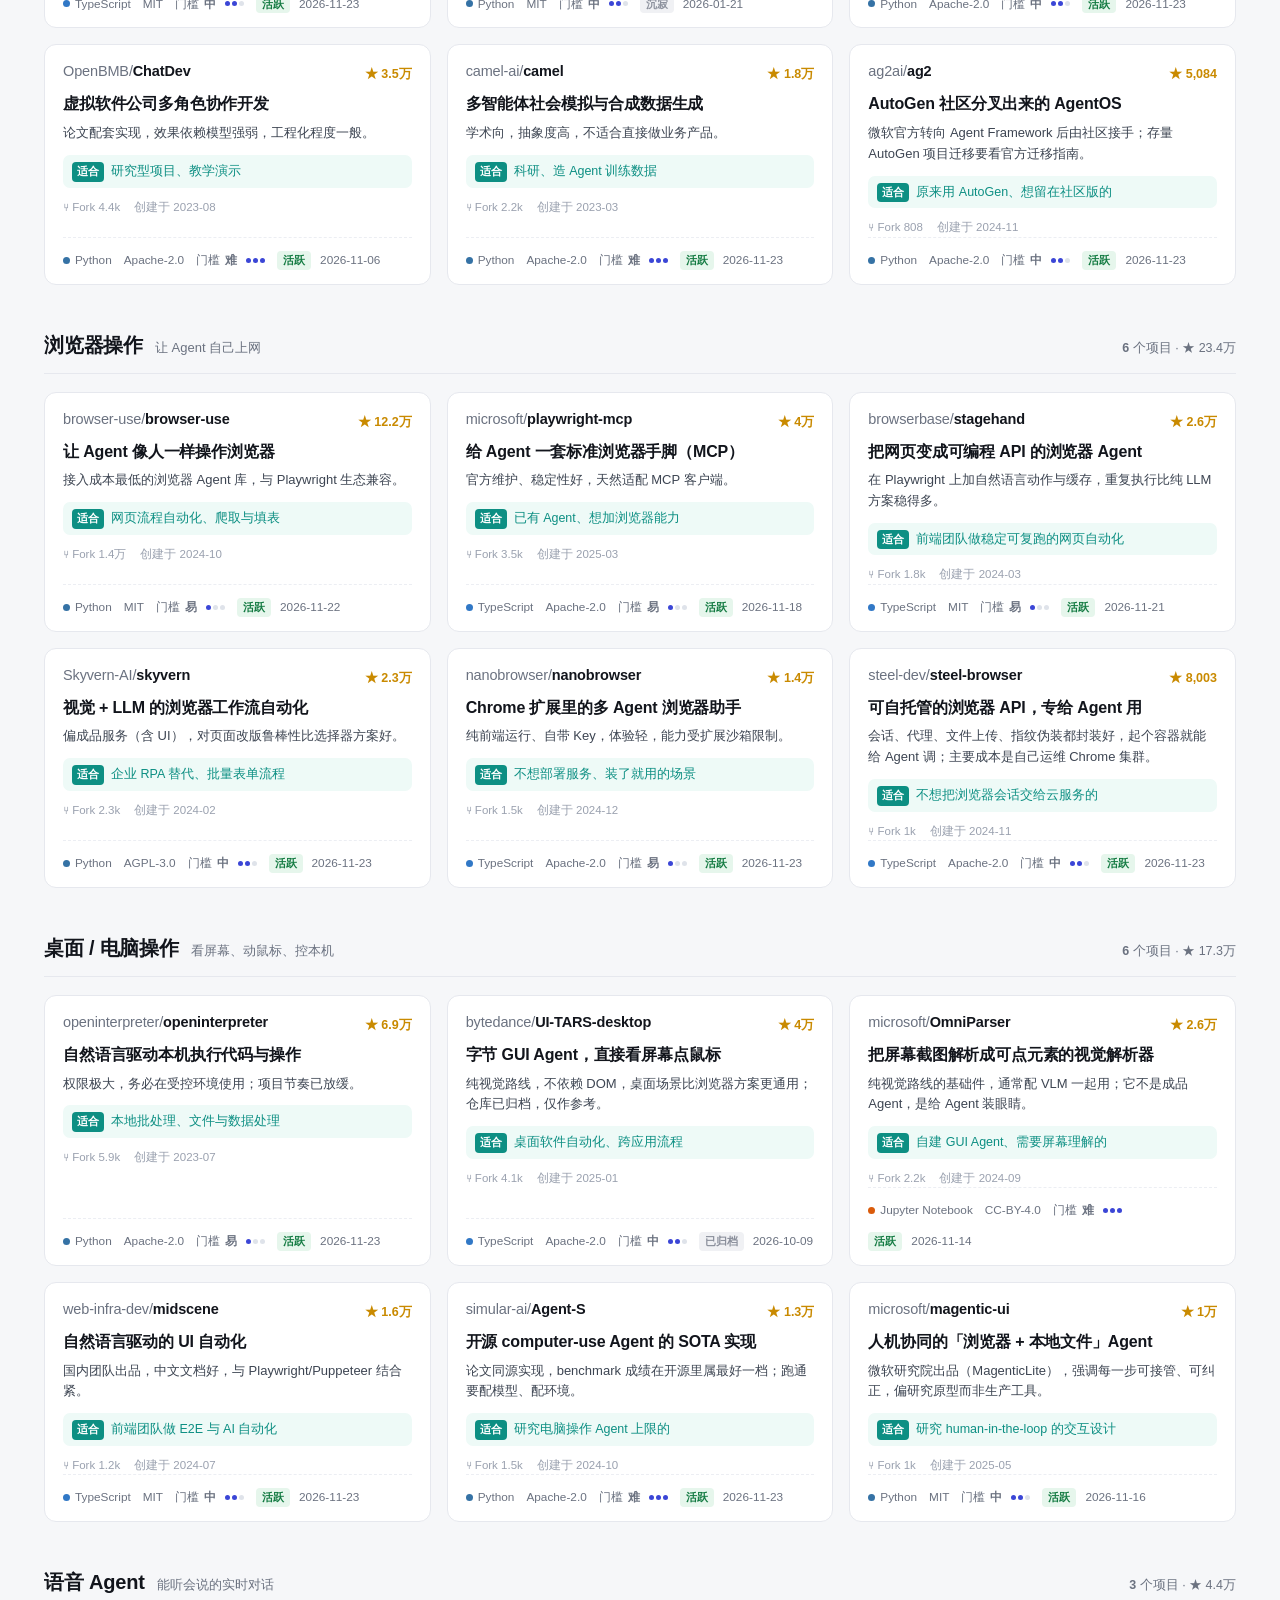
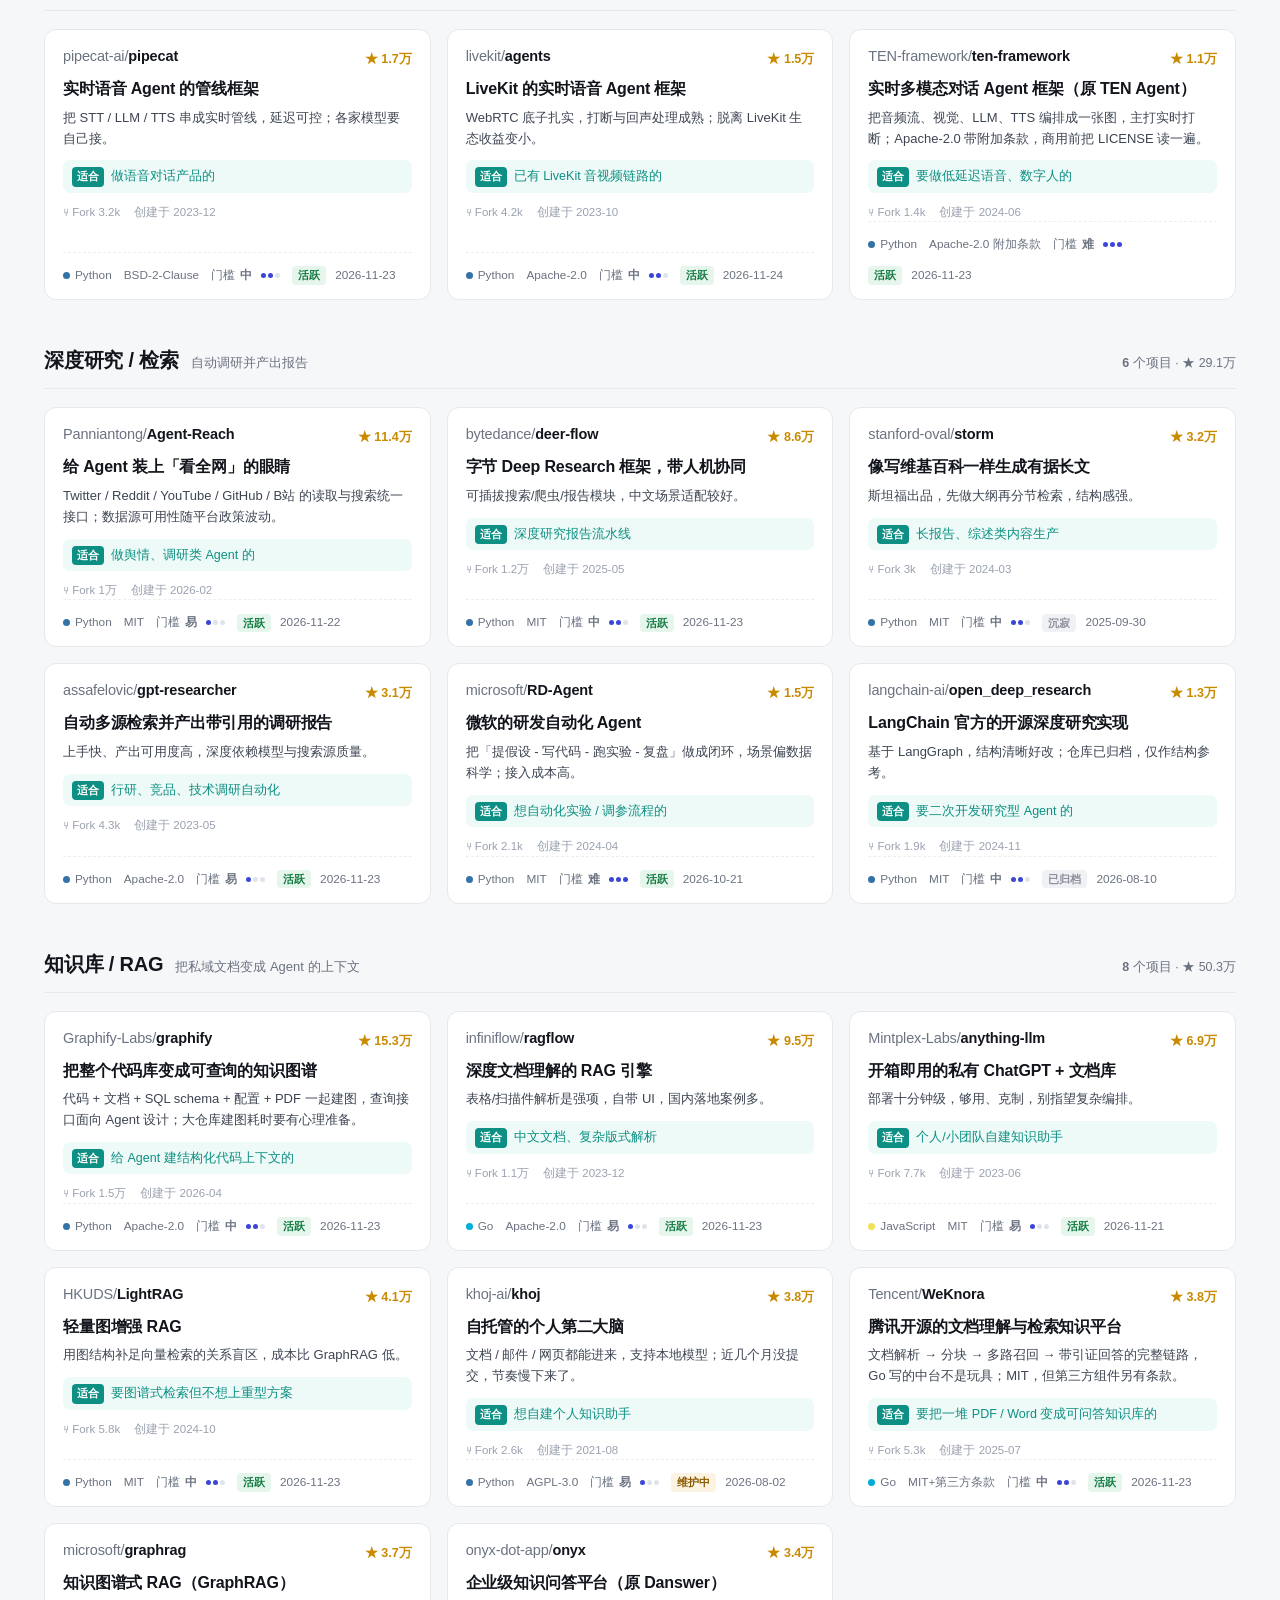
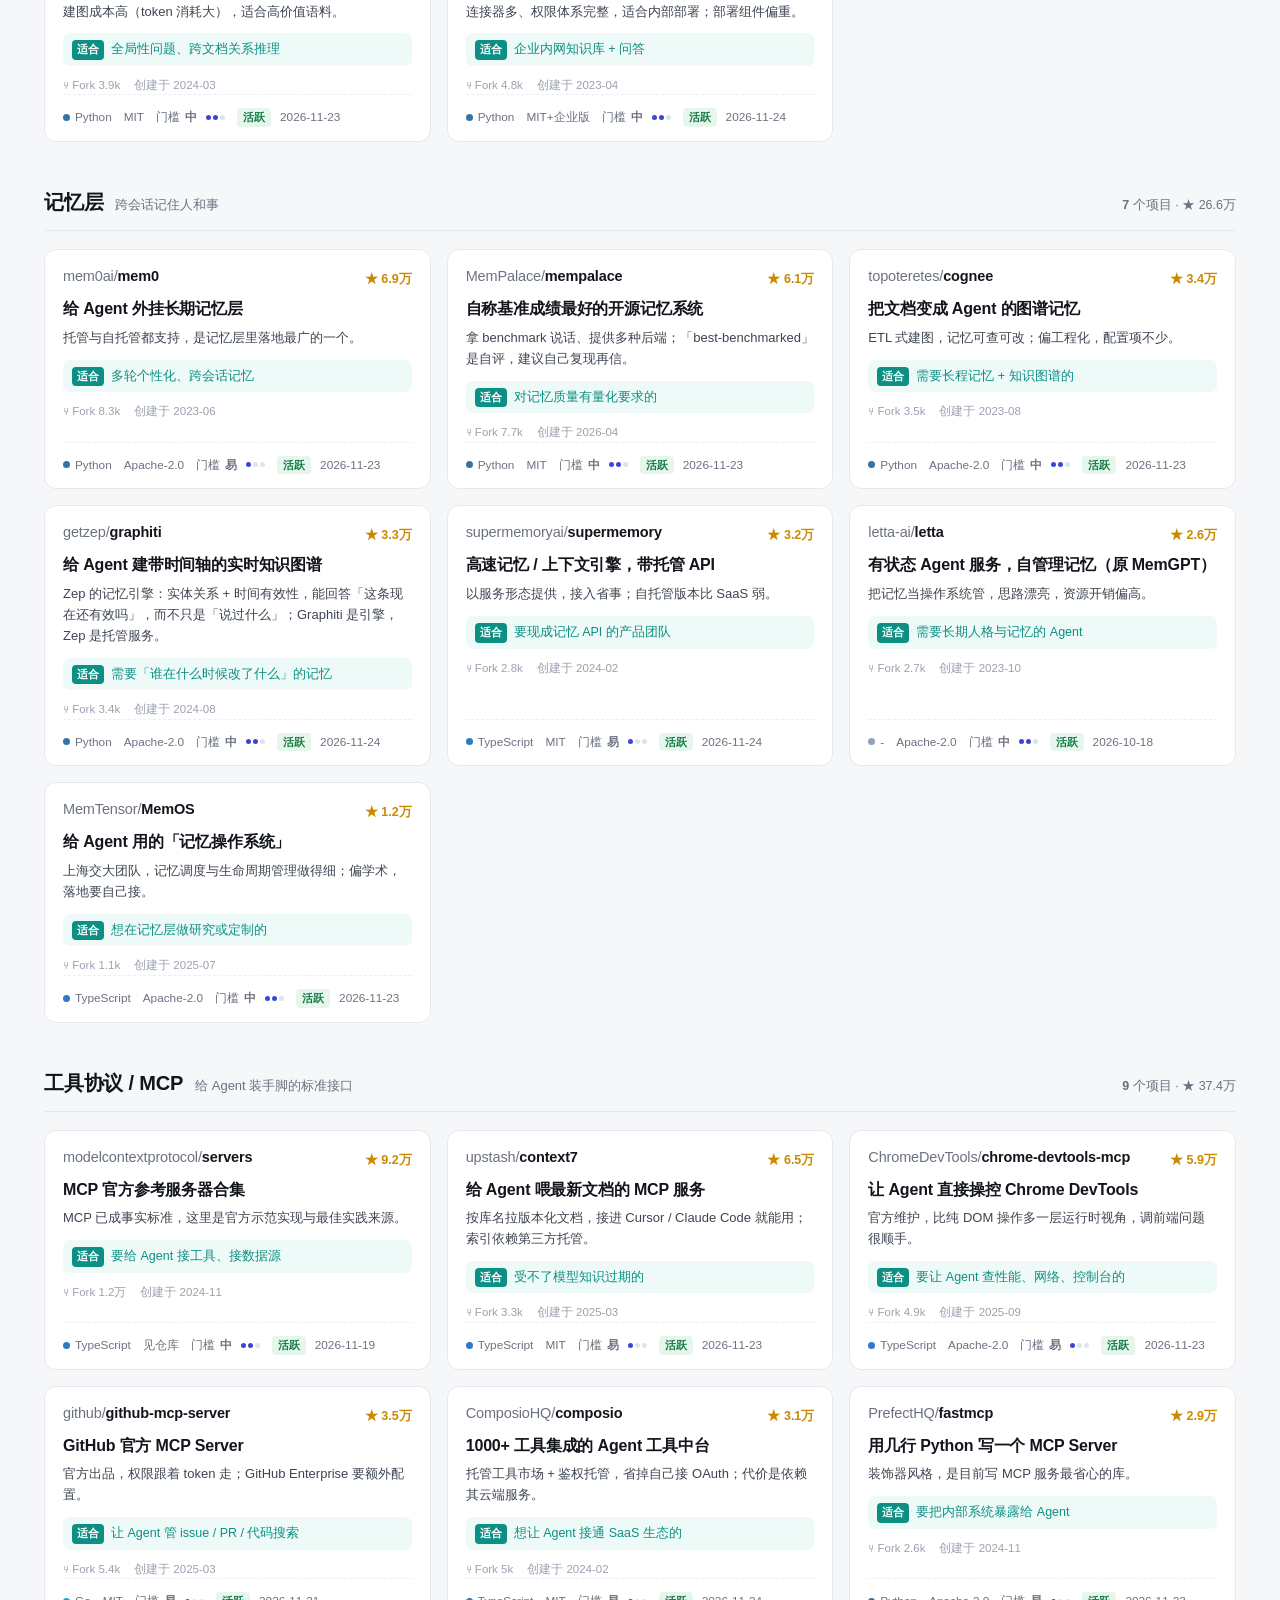
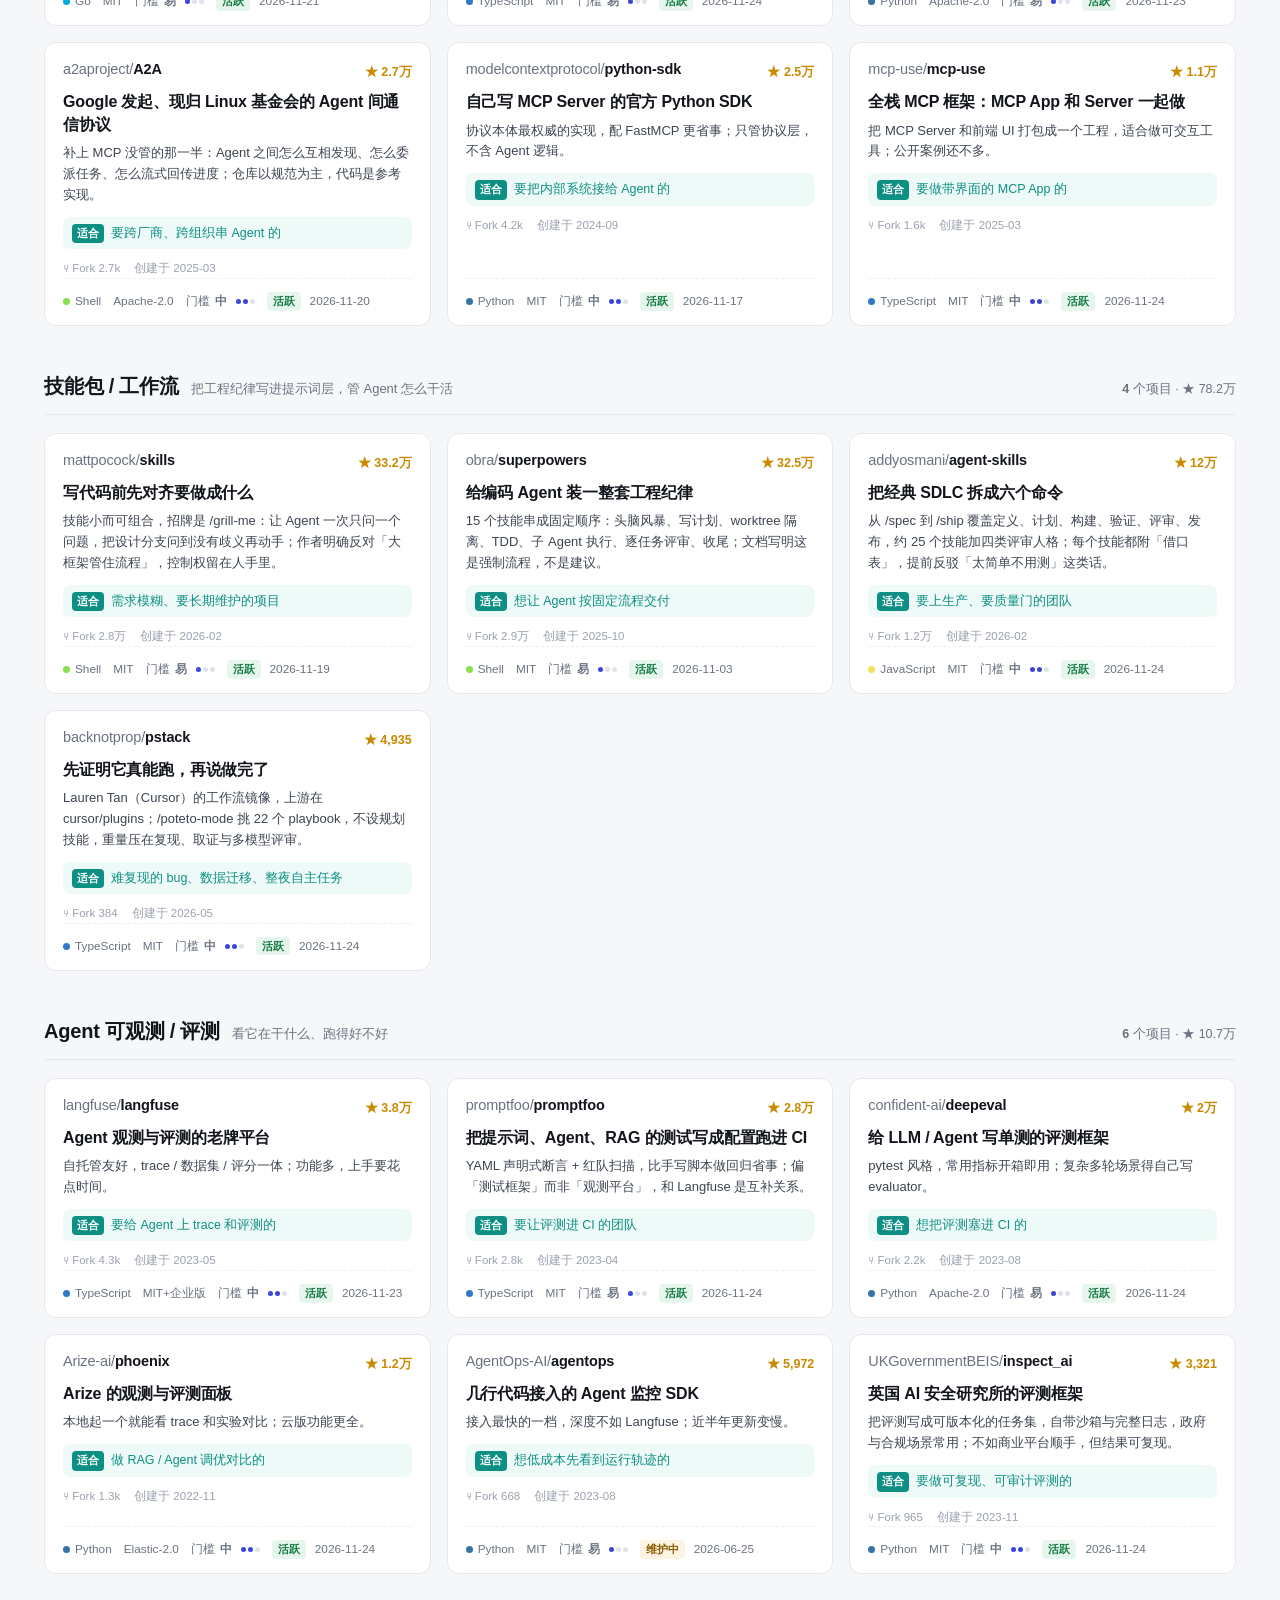
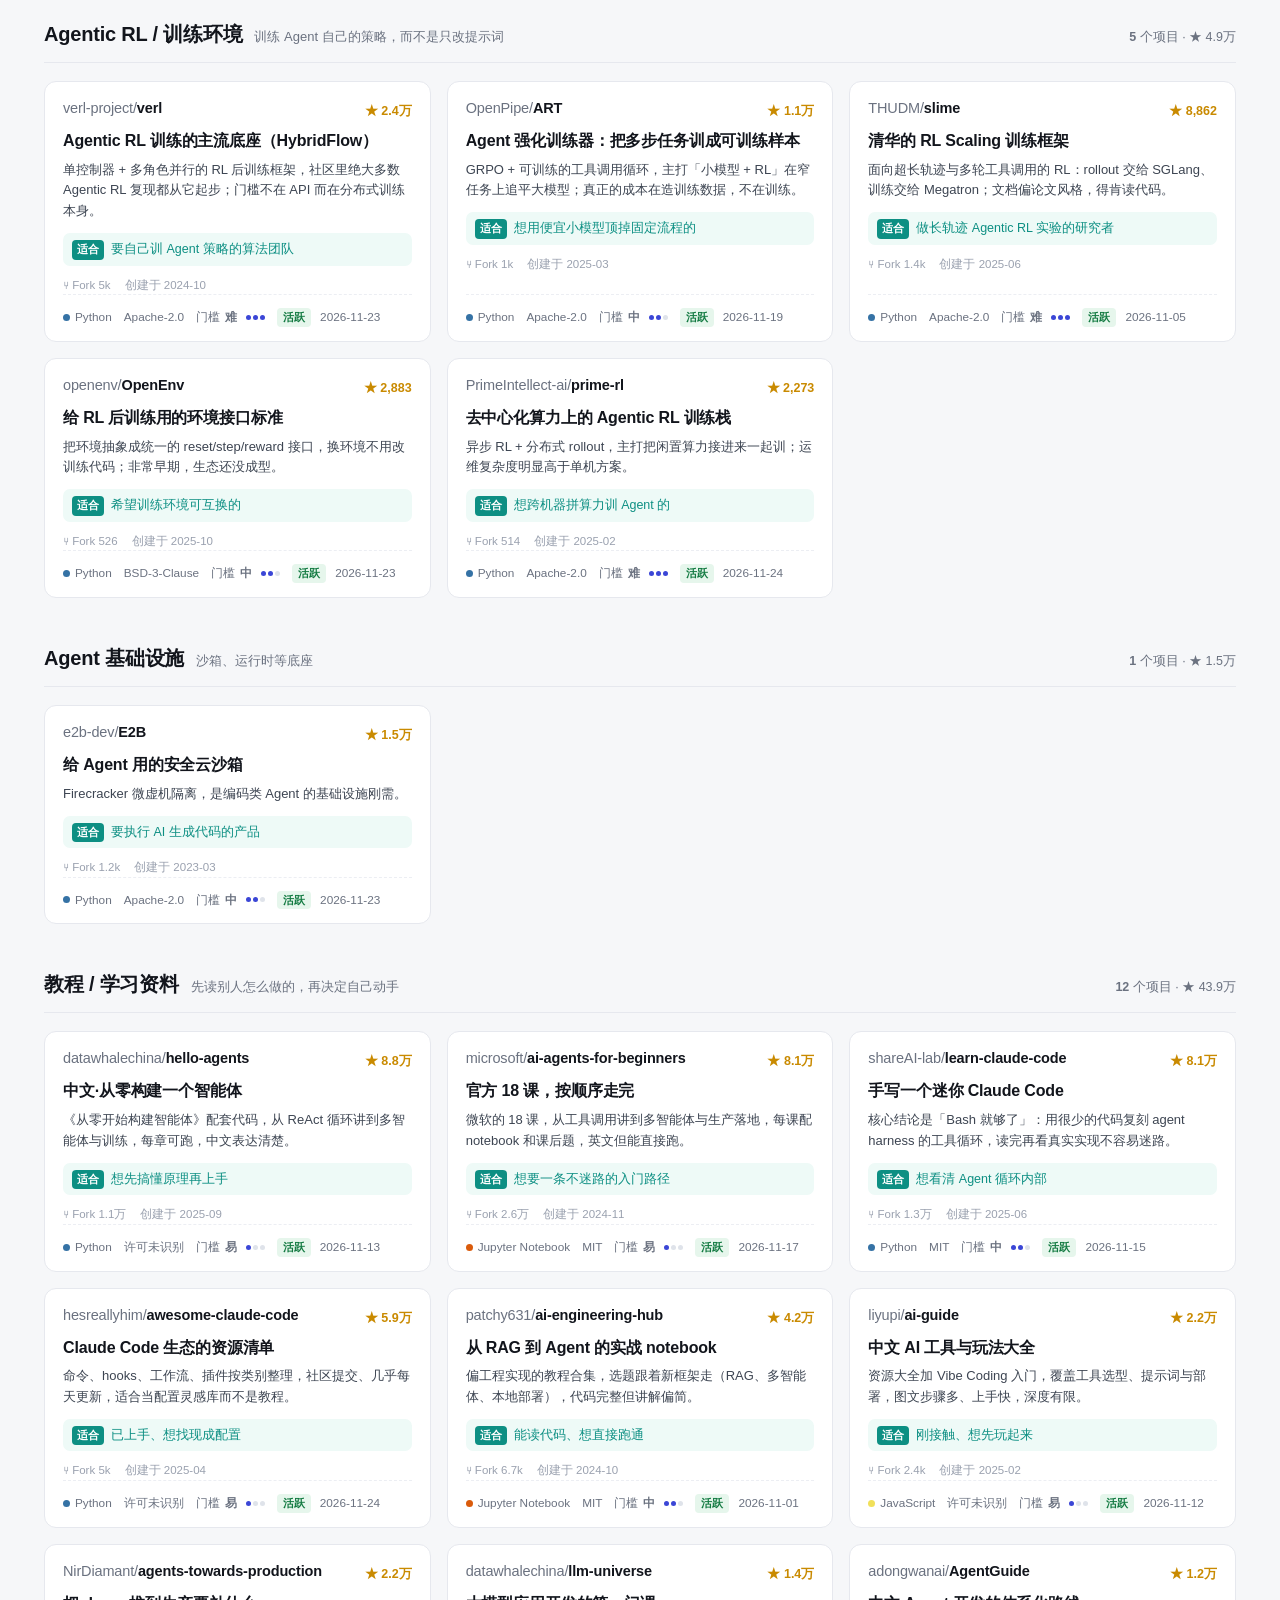
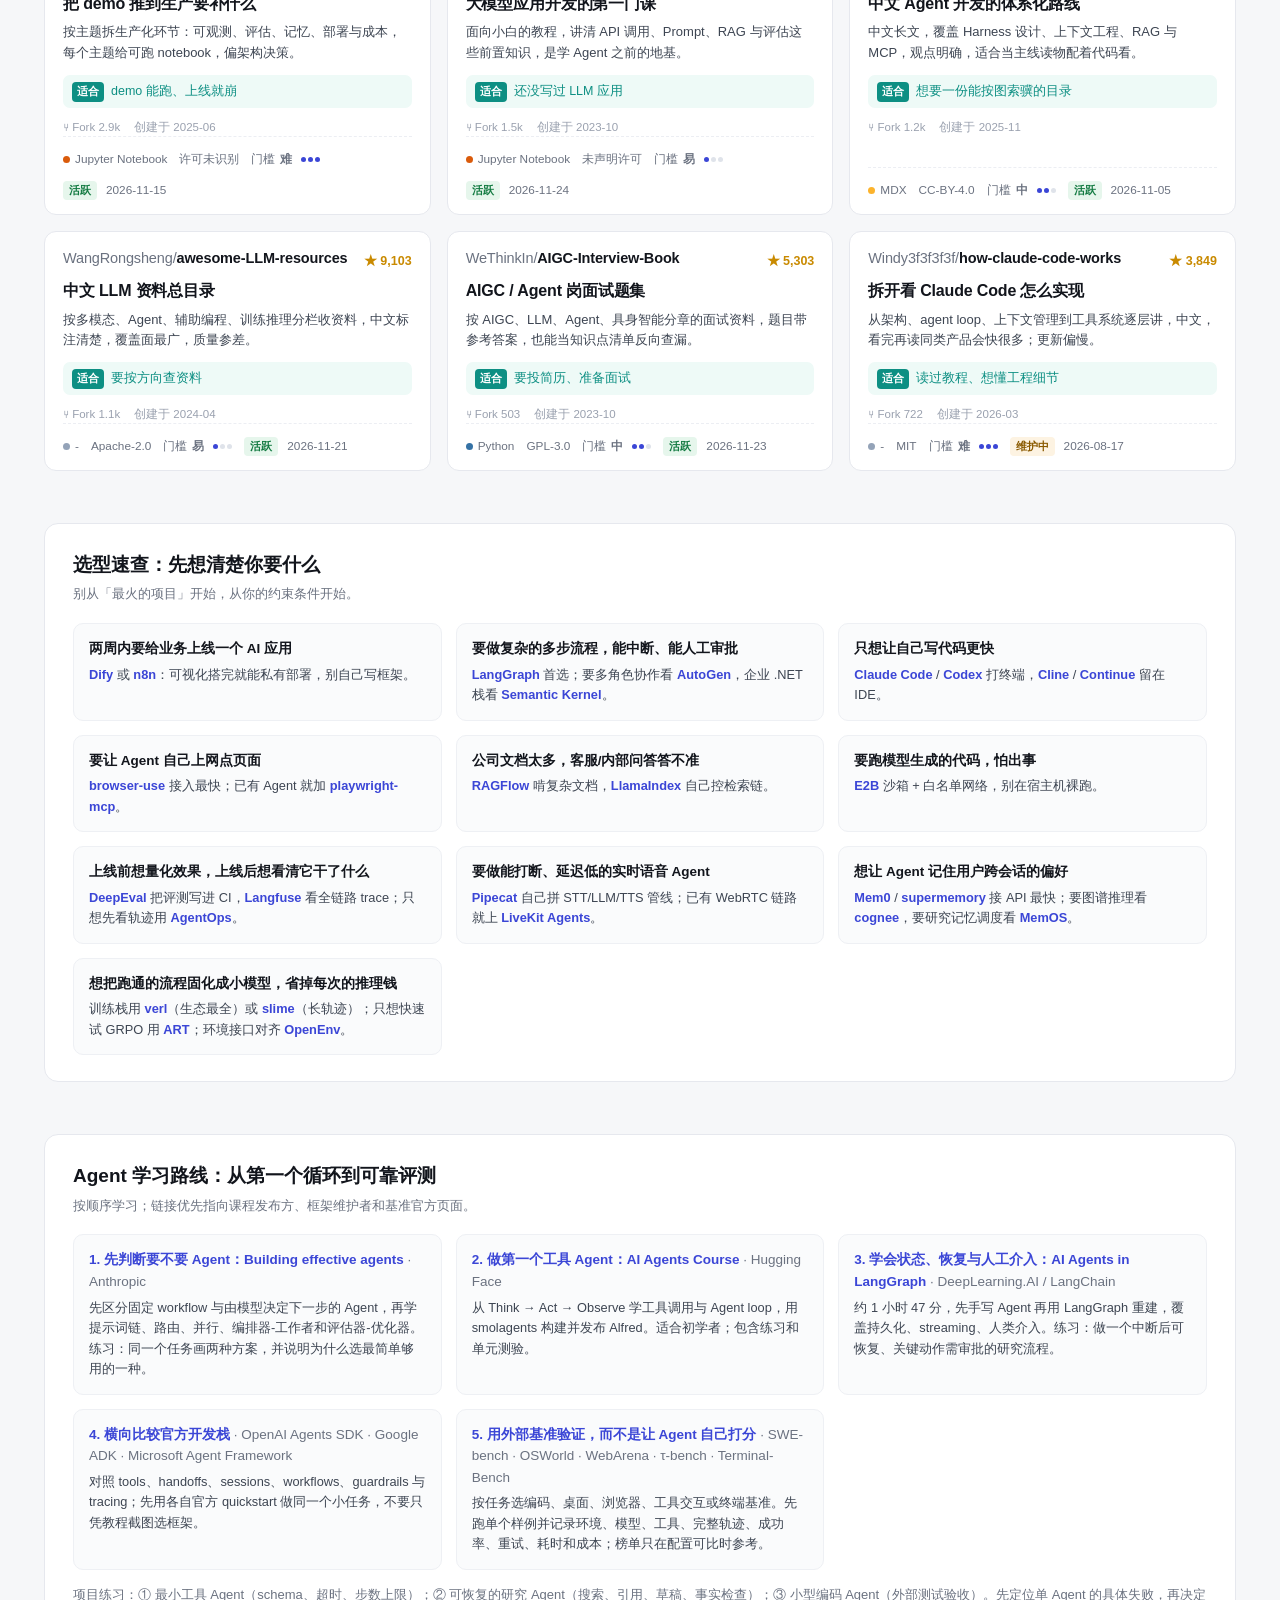
==== commit 9ee8babf: "修复维护状态与交互细节：归档判定、多关键词搜索、快照日期集中管理 - 状态判定：GitHub 已归档的仓库一律显示「已归档」，不再只看最后提交时间   （修掉 autogen 刚归档仍显示「活跃」、R" ====
--- a/index.html
+++ b/index.html
@@ -152,7 +152,7 @@
     <button class="tgl" id="act" aria-pressed="false" title="只留 45 天内有提交的项目">只看活跃<i></i></button>
     <button id="reset">重置</button>
   </div>
-  <div class="chips"><button class="chip on" data-cat="all">全部<i>137</i></button><button class="chip" data-cat="framework">编排框架 / SDK<i>21</i></button><button class="chip" data-cat="platform">低代码平台 / 工作流<i>7</i></button><button class="chip" data-cat="coding">编码 Agent<i>21</i></button><button class="chip" data-cat="auto">通用自主 Agent<i>9</i></button><button class="chip" data-cat="multi">多智能体协作<i>6</i></button><button class="chip" data-cat="browser">浏览器操作<i>6</i></button><button class="chip" data-cat="desktop">桌面 / 电脑操作<i>6</i></button><button class="chip" data-cat="voice">语音 Agent<i>3</i></button><button class="chip" data-cat="research">深度研究 / 检索<i>6</i></button><button class="chip" data-cat="knowledge">知识库 / RAG<i>8</i></button><button class="chip" data-cat="memory">记忆层<i>7</i></button><button class="chip" data-cat="protocol">工具协议 / MCP<i>9</i></button><button class="chip" data-cat="skills">技能包 / 工作流<i>4</i></button><button class="chip" data-cat="eval">Agent 可观测 / 评测<i>6</i></button><button class="chip" data-cat="rl">Agentic RL / 训练环境<i>5</i></button><button class="chip" data-cat="infra">Agent 基础设施<i>1</i></button><button class="chip" data-cat="learn">教程 / 学习资料<i>12</i></button></div>
+  <div class="chips"><button type="button" class="chip on" data-cat="all" aria-pressed="true">全部<i>137</i></button><button type="button" class="chip" data-cat="framework" aria-pressed="false">编排框架 / SDK<i>21</i></button><button type="button" class="chip" data-cat="platform" aria-pressed="false">低代码平台 / 工作流<i>7</i></button><button type="button" class="chip" data-cat="coding" aria-pressed="false">编码 Agent<i>21</i></button><button type="button" class="chip" data-cat="auto" aria-pressed="false">通用自主 Agent<i>9</i></button><button type="button" class="chip" data-cat="multi" aria-pressed="false">多智能体协作<i>6</i></button><button type="button" class="chip" data-cat="browser" aria-pressed="false">浏览器操作<i>6</i></button><button type="button" class="chip" data-cat="desktop" aria-pressed="false">桌面 / 电脑操作<i>6</i></button><button type="button" class="chip" data-cat="voice" aria-pressed="false">语音 Agent<i>3</i></button><button type="button" class="chip" data-cat="research" aria-pressed="false">深度研究 / 检索<i>6</i></button><button type="button" class="chip" data-cat="knowledge" aria-pressed="false">知识库 / RAG<i>8</i></button><button type="button" class="chip" data-cat="memory" aria-pressed="false">记忆层<i>7</i></button><button type="button" class="chip" data-cat="protocol" aria-pressed="false">工具协议 / MCP<i>9</i></button><button type="button" class="chip" data-cat="skills" aria-pressed="false">技能包 / 工作流<i>4</i></button><button type="button" class="chip" data-cat="eval" aria-pressed="false">Agent 可观测 / 评测<i>6</i></button><button type="button" class="chip" data-cat="rl" aria-pressed="false">Agentic RL / 训练环境<i>5</i></button><button type="button" class="chip" data-cat="infra" aria-pressed="false">Agent 基础设施<i>1</i></button><button type="button" class="chip" data-cat="learn" aria-pressed="false">教程 / 学习资料<i>12</i></button></div>
 </div>
 <div class="count-line"><span id="cnt"></span><span class="hint">按 <kbd>/</kbd> 搜索 · <kbd>Esc</kbd> 清空</span></div>
 
@@ -165,7 +165,7 @@
     <div class="stat"><b>137</b><span>收录项目</span></div>
     <div class="stat"><b>846万</b><span>累计星标</span></div>
     <div class="stat"><b>17</b><span>赛道分类</span></div>
-    <div class="stat"><b>122</b><span>近 45 天有提交</span></div>
+    <div class="stat"><b>121</b><span>近 45 天有提交</span></div>
   </div>
 </header>
 
@@ -219,8 +219,8 @@
       </div>
     </article>
     <article class="card" data-cat="framework" data-lang="Python"
-             data-name="microsoft/autogen 多 agent 对话协作的元老 做多角色协作、研究型实验 v0.4 起重写为事件驱动内核（actor 模型），与旧教程差异大，注意版本。"
-             data-diff="中" data-act="1" data-topics="agentic agentic-agi agents ai autogen autogen-ecosystem"
+             data-name="microsoft/autogen 多 agent 对话协作的元老 做多角色协作、研究型实验 v0.4 起重写为事件驱动内核（actor 模型）；仓库已归档，开发并入 microsoft/agent-framework。"
+             data-diff="中" data-act="0" data-topics="agentic agentic-agi agents ai autogen autogen-ecosystem"
              data-stars="61965" data-upd="2026-11-12">
       <div class="card-top">
         <a class="repo" href="https://github.com/microsoft/autogen" target="_blank" rel="noopener">
@@ -229,14 +229,14 @@
         <span class="stars" title="61,965 stars">★ 6.2万</span>
       </div>
       <h3 class="pitch">多 Agent 对话协作的元老</h3>
-      <p class="note">v0.4 起重写为事件驱动内核（Actor 模型），与旧教程差异大，注意版本。</p>
+      <p class="note">v0.4 起重写为事件驱动内核（Actor 模型）；仓库已归档，开发并入 microsoft/agent-framework。</p>
       <div class="fit"><span class="fitk">适合</span><span class="fitv">做多角色协作、研究型实验</span></div>
       <div class="topics"><span>⑂ Fork 9.4k</span><span>创建于 2023-08</span></div>
       <div class="card-foot">
         <span class="meta-item lang"><i class="ldot" style="background:#3572A5"></i>Python</span>
         <span class="meta-item">CC-BY-4.0</span>
         <span class="meta-item diff">门槛 <b>中</b><span class="dots"><i class="dot on"></i><i class="dot on"></i><i class="dot "></i></span></span>
-        <span class="meta-item upd"><span class="s s-on">活跃</span>2026-11-12</span>
+        <span class="meta-item upd"><span class="s s-off">已归档</span>2026-11-12</span>
       </div>
     </article>
     <article class="card" data-cat="framework" data-lang="Python"
@@ -690,7 +690,7 @@
       </div>
     </article>
     <article class="card" data-cat="platform" data-lang="TypeScript"
-             data-name="flowiseai/flowise 拖拽式编排 langchain 流程 非程序员快速验证想法 上手门槛最低的一档，复杂逻辑会很快撞到可视化天花板。"
+             data-name="flowiseai/flowise 拖拽式编排 langchain 流程 非程序员快速验证想法 上手门槛最低的一档，复杂逻辑会很快撞到可视化天花板；仓库已归档。"
              data-diff="易" data-act="0" data-topics="agentic-ai agentic-workflow agents artificial-intelligence chatbot chatgpt"
              data-stars="55592" data-upd="2026-08-13">
       <div class="card-top">
@@ -700,14 +700,14 @@
         <span class="stars" title="55,592 stars">★ 5.6万</span>
       </div>
       <h3 class="pitch">拖拽式编排 LangChain 流程</h3>
-      <p class="note">上手门槛最低的一档，复杂逻辑会很快撞到可视化天花板。</p>
+      <p class="note">上手门槛最低的一档，复杂逻辑会很快撞到可视化天花板；仓库已归档。</p>
       <div class="fit"><span class="fitk">适合</span><span class="fitv">非程序员快速验证想法</span></div>
       <div class="topics"><span>⑂ Fork 2.5万</span><span>创建于 2023-03</span></div>
       <div class="card-foot">
         <span class="meta-item lang"><i class="ldot" style="background:#3178c6"></i>TypeScript</span>
         <span class="meta-item">Apache-2.0+</span>
         <span class="meta-item diff">门槛 <b>易</b><span class="dots"><i class="dot on"></i><i class="dot "></i><i class="dot "></i></span></span>
-        <span class="meta-item upd"><span class="s s-mid">维护中</span>2026-08-13</span>
+        <span class="meta-item upd"><span class="s s-off">已归档</span>2026-08-13</span>
       </div>
     </article>
     <article class="card" data-cat="platform" data-lang="TypeScript"
@@ -1134,7 +1134,7 @@
       <div class="topics"><span>⑂ Fork 2.6k</span><span>创建于 2025-03</span></div>
       <div class="card-foot">
         <span class="meta-item lang"><i class="ldot" style="background:#f1e05a"></i>JavaScript</span>
-        <span class="meta-item">NOASSERTION</span>
+        <span class="meta-item" title="GitHub 未识别许可证，商用前请查看仓库 LICENSE">许可未识别</span>
         <span class="meta-item diff">门槛 <b>易</b><span class="dots"><i class="dot on"></i><i class="dot "></i><i class="dot "></i></span></span>
         <span class="meta-item upd"><span class="s s-mid">维护中</span>2026-04-28</span>
       </div>
@@ -1161,7 +1161,7 @@
       </div>
     </article>
     <article class="card" data-cat="coding" data-lang="TypeScript"
-             data-name="roocodeinc/roo-code cline 分支，按「架构/编码/调试」切模式 喜欢角色化 prompt 的开发者 多模式设计让不同任务用不同系统提示，社区活跃。"
+             data-name="roocodeinc/roo-code cline 分支，按「架构/编码/调试」切模式 喜欢角色化 prompt 的开发者 多模式设计让不同任务用不同系统提示；仓库已归档。"
              data-diff="易" data-act="0" data-topics=""
              data-stars="24237" data-upd="2026-05-15">
       <div class="card-top">
@@ -1171,14 +1171,14 @@
         <span class="stars" title="24,237 stars">★ 2.4万</span>
       </div>
       <h3 class="pitch">Cline 分支，按「架构/编码/调试」切模式</h3>
-      <p class="note">多模式设计让不同任务用不同系统提示，社区活跃。</p>
+      <p class="note">多模式设计让不同任务用不同系统提示；仓库已归档。</p>
       <div class="fit"><span class="fitk">适合</span><span class="fitv">喜欢角色化 prompt 的开发者</span></div>
       <div class="topics"><span>⑂ Fork 3.4k</span><span>创建于 2024-10</span></div>
       <div class="card-foot">
         <span class="meta-item lang"><i class="ldot" style="background:#3178c6"></i>TypeScript</span>
         <span class="meta-item">Apache-2.0</span>
         <span class="meta-item diff">门槛 <b>易</b><span class="dots"><i class="dot on"></i><i class="dot "></i><i class="dot "></i></span></span>
-        <span class="meta-item upd"><span class="s s-mid">维护中</span>2026-05-15</span>
+        <span class="meta-item upd"><span class="s s-off">已归档</span>2026-05-15</span>
       </div>
     </article>
     <article class="card" data-cat="coding" data-lang="Python"
@@ -1338,7 +1338,7 @@
       </div>
     </article>
     <article class="card" data-cat="auto" data-lang="TypeScript"
-             data-name="reworkd/agentgpt 浏览器里配置目标、自动拆解执行 演示与入门体验 老牌教学型项目，维护节奏放缓。"
+             data-name="reworkd/agentgpt 浏览器里配置目标、自动拆解执行 演示与入门体验 老牌教学型项目；仓库已归档停更，仅作教学参考。"
              data-diff="易" data-act="0" data-topics="agent agentgpt agents agi ai ai-agents"
              data-stars="36268" data-upd="2025-04-29">
       <div class="card-top">
@@ -1348,14 +1348,14 @@
         <span class="stars" title="36,268 stars">★ 3.6万</span>
       </div>
       <h3 class="pitch">浏览器里配置目标、自动拆解执行</h3>
-      <p class="note">老牌教学型项目，维护节奏放缓。</p>
+      <p class="note">老牌教学型项目；仓库已归档停更，仅作教学参考。</p>
       <div class="fit"><span class="fitk">适合</span><span class="fitv">演示与入门体验</span></div>
       <div class="topics"><span>⑂ Fork 9.2k</span><span>创建于 2023-04</span></div>
       <div class="card-foot">
         <span class="meta-item lang"><i class="ldot" style="background:#3178c6"></i>TypeScript</span>
         <span class="meta-item">GPL-3.0</span>
         <span class="meta-item diff">门槛 <b>易</b><span class="dots"><i class="dot on"></i><i class="dot "></i><i class="dot "></i></span></span>
-        <span class="meta-item upd"><span class="s s-off">沉寂</span>2025-04-29</span>
+        <span class="meta-item upd"><span class="s s-off">已归档</span>2025-04-29</span>
       </div>
     </article>
     <article class="card" data-cat="auto" data-lang="Python"
@@ -1722,7 +1722,7 @@
       </div>
     </article>
     <article class="card" data-cat="desktop" data-lang="TypeScript"
-             data-name="bytedance/ui-tars-desktop 字节 gui agent，直接看屏幕点鼠标 桌面软件自动化、跨应用流程 纯视觉路线，不依赖 dom，桌面场景比浏览器方案更通用。"
+             data-name="bytedance/ui-tars-desktop 字节 gui agent，直接看屏幕点鼠标 桌面软件自动化、跨应用流程 纯视觉路线，不依赖 dom，桌面场景比浏览器方案更通用；仓库已归档，仅作参考。"
              data-diff="中" data-act="0" data-topics="agent agent-tars browser-use computer-use cowork gui-agent"
              data-stars="39591" data-upd="2026-10-09">
       <div class="card-top">
@@ -1732,14 +1732,14 @@
         <span class="stars" title="39,591 stars">★ 4万</span>
       </div>
       <h3 class="pitch">字节 GUI Agent，直接看屏幕点鼠标</h3>
-      <p class="note">纯视觉路线，不依赖 DOM，桌面场景比浏览器方案更通用。</p>
+      <p class="note">纯视觉路线，不依赖 DOM，桌面场景比浏览器方案更通用；仓库已归档，仅作参考。</p>
       <div class="fit"><span class="fitk">适合</span><span class="fitv">桌面软件自动化、跨应用流程</span></div>
       <div class="topics"><span>⑂ Fork 4.1k</span><span>创建于 2025-01</span></div>
       <div class="card-foot">
         <span class="meta-item lang"><i class="ldot" style="background:#3178c6"></i>TypeScript</span>
         <span class="meta-item">Apache-2.0</span>
         <span class="meta-item diff">门槛 <b>中</b><span class="dots"><i class="dot on"></i><i class="dot on"></i><i class="dot "></i></span></span>
-        <span class="meta-item upd"><span class="s s-mid">维护中</span>2026-10-09</span>
+        <span class="meta-item upd"><span class="s s-off">已归档</span>2026-10-09</span>
       </div>
     </article>
     <article class="card" data-cat="desktop" data-lang="Jupyter Notebook"
@@ -2013,7 +2013,7 @@
       </div>
     </article>
     <article class="card" data-cat="research" data-lang="Python"
-             data-name="langchain-ai/open_deep_research langchain 官方的开源深度研究实现 要二次开发研究型 agent 的 基于 langgraph，结构清晰好改；近期更新放缓。"
+             data-name="langchain-ai/open_deep_research langchain 官方的开源深度研究实现 要二次开发研究型 agent 的 基于 langgraph，结构清晰好改；仓库已归档，仅作结构参考。"
              data-diff="中" data-act="0" data-topics=""
              data-stars="12672" data-upd="2026-08-10">
       <div class="card-top">
@@ -2023,14 +2023,14 @@
         <span class="stars" title="12,672 stars">★ 1.3万</span>
       </div>
       <h3 class="pitch">LangChain 官方的开源深度研究实现</h3>
-      <p class="note">基于 LangGraph，结构清晰好改；近期更新放缓。</p>
+      <p class="note">基于 LangGraph，结构清晰好改；仓库已归档，仅作结构参考。</p>
       <div class="fit"><span class="fitk">适合</span><span class="fitv">要二次开发研究型 Agent 的</span></div>
       <div class="topics"><span>⑂ Fork 1.9k</span><span>创建于 2024-11</span></div>
       <div class="card-foot">
         <span class="meta-item lang"><i class="ldot" style="background:#3572A5"></i>Python</span>
         <span class="meta-item">MIT</span>
         <span class="meta-item diff">门槛 <b>中</b><span class="dots"><i class="dot on"></i><i class="dot on"></i><i class="dot "></i></span></span>
-        <span class="meta-item upd"><span class="s s-mid">维护中</span>2026-08-10</span>
+        <span class="meta-item upd"><span class="s s-off">已归档</span>2026-08-10</span>
       </div>
     </article>
     </div>
@@ -2961,7 +2961,7 @@
       <div class="topics"><span>⑂ Fork 1.1万</span><span>创建于 2025-09</span></div>
       <div class="card-foot">
         <span class="meta-item lang"><i class="ldot" style="background:#3572A5"></i>Python</span>
-        <span class="meta-item">NOASSERTION</span>
+        <span class="meta-item" title="GitHub 未识别许可证，商用前请查看仓库 LICENSE">许可未识别</span>
         <span class="meta-item diff">门槛 <b>易</b><span class="dots"><i class="dot on"></i><i class="dot "></i><i class="dot "></i></span></span>
         <span class="meta-item upd"><span class="s s-on">活跃</span>2026-11-13</span>
       </div>
@@ -3024,7 +3024,7 @@
       <div class="topics"><span>⑂ Fork 5k</span><span>创建于 2025-04</span></div>
       <div class="card-foot">
         <span class="meta-item lang"><i class="ldot" style="background:#3572A5"></i>Python</span>
-        <span class="meta-item">NOASSERTION</span>
+        <span class="meta-item" title="GitHub 未识别许可证，商用前请查看仓库 LICENSE">许可未识别</span>
         <span class="meta-item diff">门槛 <b>易</b><span class="dots"><i class="dot on"></i><i class="dot "></i><i class="dot "></i></span></span>
         <span class="meta-item upd"><span class="s s-on">活跃</span>2026-11-24</span>
       </div>
@@ -3066,7 +3066,7 @@
       <div class="topics"><span>⑂ Fork 2.4k</span><span>创建于 2025-02</span></div>
       <div class="card-foot">
         <span class="meta-item lang"><i class="ldot" style="background:#f1e05a"></i>JavaScript</span>
-        <span class="meta-item">NOASSERTION</span>
+        <span class="meta-item" title="GitHub 未识别许可证，商用前请查看仓库 LICENSE">许可未识别</span>
         <span class="meta-item diff">门槛 <b>易</b><span class="dots"><i class="dot on"></i><i class="dot "></i><i class="dot "></i></span></span>
         <span class="meta-item upd"><span class="s s-on">活跃</span>2026-11-12</span>
       </div>
@@ -3087,7 +3087,7 @@
       <div class="topics"><span>⑂ Fork 2.9k</span><span>创建于 2025-06</span></div>
       <div class="card-foot">
         <span class="meta-item lang"><i class="ldot" style="background:#DA5B0B"></i>Jupyter Notebook</span>
-        <span class="meta-item">NOASSERTION</span>
+        <span class="meta-item" title="GitHub 未识别许可证，商用前请查看仓库 LICENSE">许可未识别</span>
         <span class="meta-item diff">门槛 <b>难</b><span class="dots"><i class="dot on"></i><i class="dot on"></i><i class="dot on"></i></span></span>
         <span class="meta-item upd"><span class="s s-on">活跃</span>2026-11-15</span>
       </div>
@@ -3108,7 +3108,7 @@
       <div class="topics"><span>⑂ Fork 1.5k</span><span>创建于 2023-10</span></div>
       <div class="card-foot">
         <span class="meta-item lang"><i class="ldot" style="background:#DA5B0B"></i>Jupyter Notebook</span>
-        <span class="meta-item">-</span>
+        <span class="meta-item" title="仓库未声明许可证，并不代表可以自由使用">未声明许可</span>
         <span class="meta-item diff">门槛 <b>易</b><span class="dots"><i class="dot on"></i><i class="dot "></i><i class="dot "></i></span></span>
         <span class="meta-item upd"><span class="s s-on">活跃</span>2026-11-24</span>
       </div>
@@ -3128,7 +3128,7 @@
       <div class="fit"><span class="fitk">适合</span><span class="fitv">想要一份能按图索骥的目录</span></div>
       <div class="topics"><span>⑂ Fork 1.2k</span><span>创建于 2025-11</span></div>
       <div class="card-foot">
-        <span class="meta-item lang"><i class="ldot" style="background:#94a3b8"></i>MDX</span>
+        <span class="meta-item lang"><i class="ldot" style="background:#fcb32c"></i>MDX</span>
         <span class="meta-item">CC-BY-4.0</span>
         <span class="meta-item diff">门槛 <b>中</b><span class="dots"><i class="dot on"></i><i class="dot on"></i><i class="dot "></i></span></span>
         <span class="meta-item upd"><span class="s s-on">活跃</span>2026-11-05</span>
@@ -3291,7 +3291,7 @@
 
 <footer>
   <p>数据来源：GitHub REST API（/repos 实时读取），抓取时间 2026-11-24。星数为抓取时快照，会持续变化。</p>
-  <p>「门槛」是主观评估：易＝装完能跑，中＝需读文档改代码，难＝需要理解其架构或研究背景。星数高不等于适合你，许可证（Apache-2.0 / MIT / AGPL）在商用前务必逐条核对。</p>
+  <p>「门槛」是主观评估：易＝装完能跑，中＝需读文档改代码，难＝需要理解其架构或研究背景；「教程 / 学习资料」赛道按阅读门槛理解（易＝零基础可读，难＝需要原理背景）。星数高不等于适合你，许可证（Apache-2.0 / MIT / AGPL）在商用前务必逐条核对。</p>
 </footer>
 </div>
 
@@ -3328,9 +3328,10 @@
 
 const esc = s => s.replace(/[&<>]/g, m => ({'&': '&amp;', '<': '&lt;', '>': '&gt;'}[m]));
 
-function highlight(el, raw, kw){
-  if(!kw || !raw){ el.textContent = raw; return; }
-  const re = new RegExp(kw.replace(/[.*+?^${}()|[\]\\]/g, '\\$&'), 'gi');
+function highlight(el, raw, kws){
+  if(!kws.length || !raw){ el.textContent = raw; return; }
+  const pat = kws.map(k => k.replace(/[.*+?^${}()|[\]\\]/g, '\\$&')).join('|');
+  const re = new RegExp(pat, 'gi');
   let out = '', last = 0, m;
   while((m = re.exec(raw)) !== null){
     out += esc(raw.slice(last, m.index)) + '<mark>' + esc(m[0]) + '</mark>';
@@ -3341,14 +3342,15 @@
 }
 
 // 只在「可见文字里没有命中」时才提示是哪个人工标签把这条捞出来的
-function markTags(c, kw){
+function markTags(c, kws){
   const top = c.querySelector('.card-top');
   let badge = top.querySelector('.tag-hit');
-  const visibleHit = kw && (text.get(c).pText + text.get(c).nText + text.get(c).rText + text.get(c).fText)
-    .toLowerCase().includes(kw);
+  const t = text.get(c);
+  const visible = (t.pText + t.nText + t.rText + t.fText).toLowerCase();
+  const visibleHit = kws.length && kws.every(k => visible.includes(k));
   const tags = (c.dataset.topics || '').split(' ').filter(Boolean);
-  const hit = kw ? tags.filter(t => t.toLowerCase().includes(kw)) : [];
-  if(kw && !visibleHit && hit.length){
+  const hit = kws.length ? tags.filter(t => kws.some(k => t.toLowerCase().includes(k))) : [];
+  if(kws.length && !visibleHit && hit.length){
     if(!badge){ badge = document.createElement('span'); badge.className = 'tag-hit'; top.appendChild(badge); }
     badge.textContent = '标签 ' + hit.slice(0, 2).join(' / ');
   } else if(badge){
@@ -3360,7 +3362,8 @@
 
 function apply(){
   const raw = q.value.trim();
-  const kw = raw.toLowerCase();
+  // 多关键词：空格切分，每个词都要命中（AND）
+  const kws = raw.toLowerCase().split(/\s+/).filter(Boolean);
   const lg = langSel.value, df = diffSel.value, actOnly = isOn();
   let shown = 0;
 
@@ -3370,21 +3373,24 @@
           && (!lg || c.dataset.lang === lg)
           && (!df || c.dataset.diff === df)
           && (!actOnly || c.dataset.act === '1');
-    if(ok && kw) ok = (c.dataset.name + ' ' + (c.dataset.topics || '')).includes(kw);
+    if(ok && kws.length){
+      const hay = c.dataset.name + ' ' + (c.dataset.topics || '');
+      ok = kws.every(k => hay.includes(k));
+    }
     c.style.display = ok ? '' : 'none';
     if(ok){
       shown++;
-      highlight(t.p, t.pText, raw);
-      highlight(t.n, t.nText, raw);
-      highlight(t.r, t.rText, raw);
-      highlight(t.f, t.fText, raw);
-      markTags(c, kw);
+      highlight(t.p, t.pText, kws);
+      highlight(t.n, t.nText, kws);
+      highlight(t.r, t.rText, kws);
+      highlight(t.f, t.fText, kws);
+      markTags(c, kws);
     } else {
       t.p.textContent = t.pText;
       t.n.textContent = t.nText;
       t.r.textContent = t.rText;
       t.f.textContent = t.fText;
-      markTags(c, '');
+      markTags(c, []);
     }
   });
 
@@ -3411,14 +3417,15 @@
     ? `共 <b>${cards.length}</b> 个项目 · ${groups.length} 个赛道`
     : `筛出 <b>${shown}</b> / ${cards.length} 个项目`;
 
-  const filtered = shown !== cards.length;
-  resetBtn.classList.toggle('on', filtered);
-  syncHash(filtered);
+  // 只要任一控件离开默认状态（含只改排序），「重置」就该出现
+  const dirty = curCat !== 'all' || !!raw || !!lg || !!df || actOnly || sortSel.value !== 'stars';
+  resetBtn.classList.toggle('on', dirty);
+  syncHash();
 }
 
 // 筛选状态写进地址栏，刷新和转发都能还原
 let hashTimer;
-function syncHash(filtered){
+function syncHash(){
   clearTimeout(hashTimer);
   hashTimer = setTimeout(() => {
     const p = new URLSearchParams();
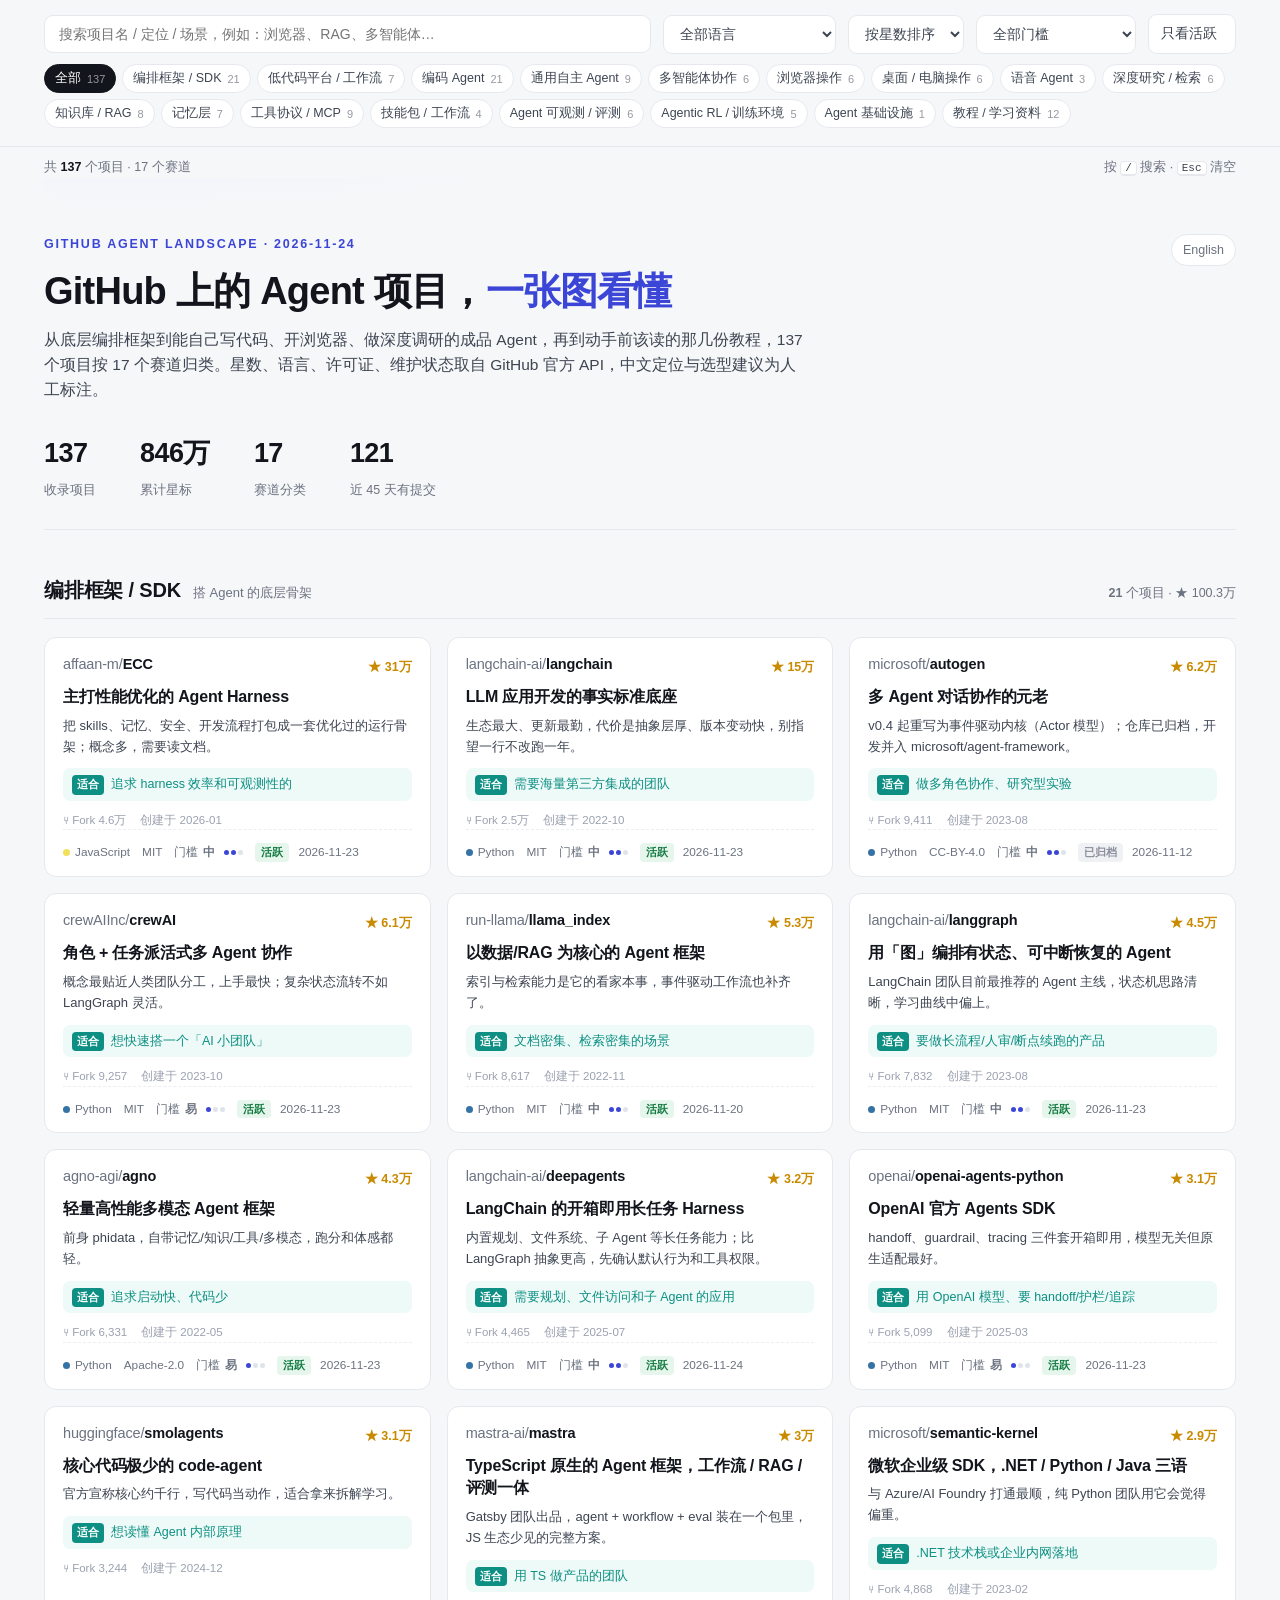
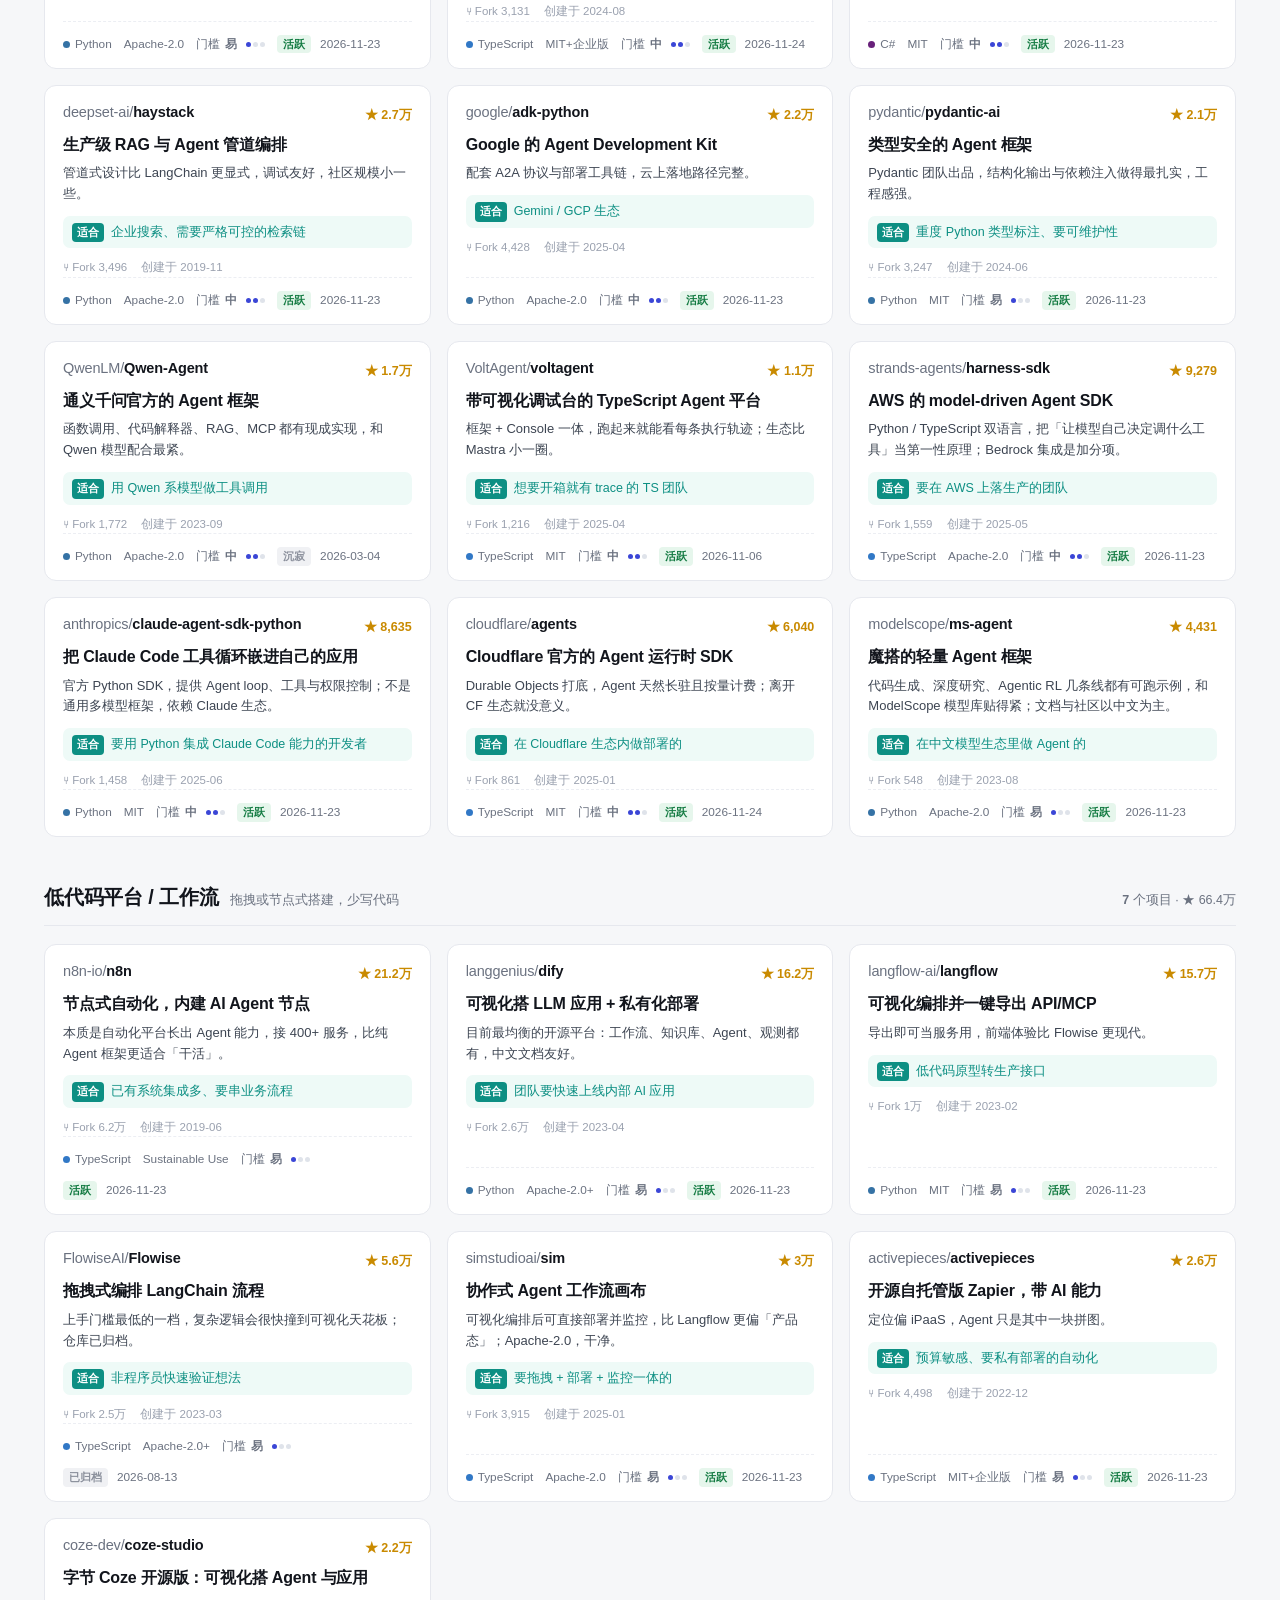
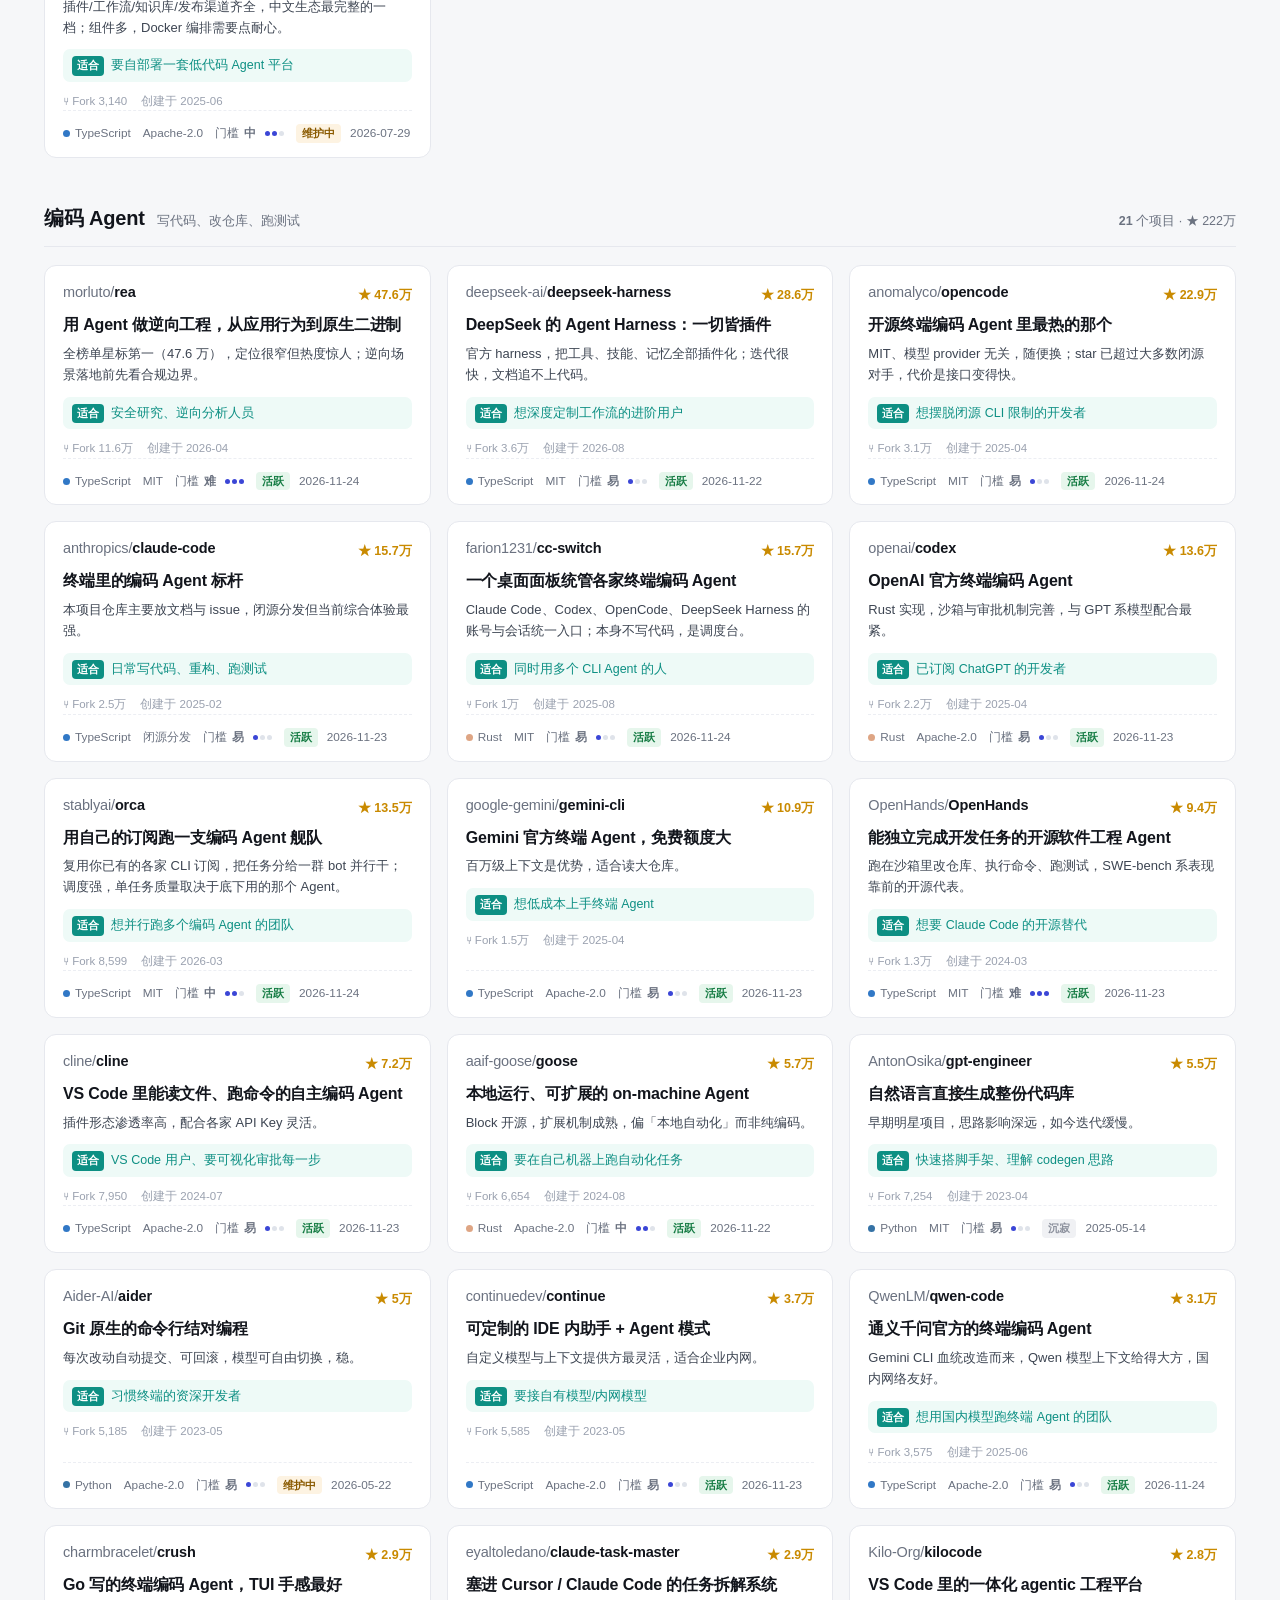
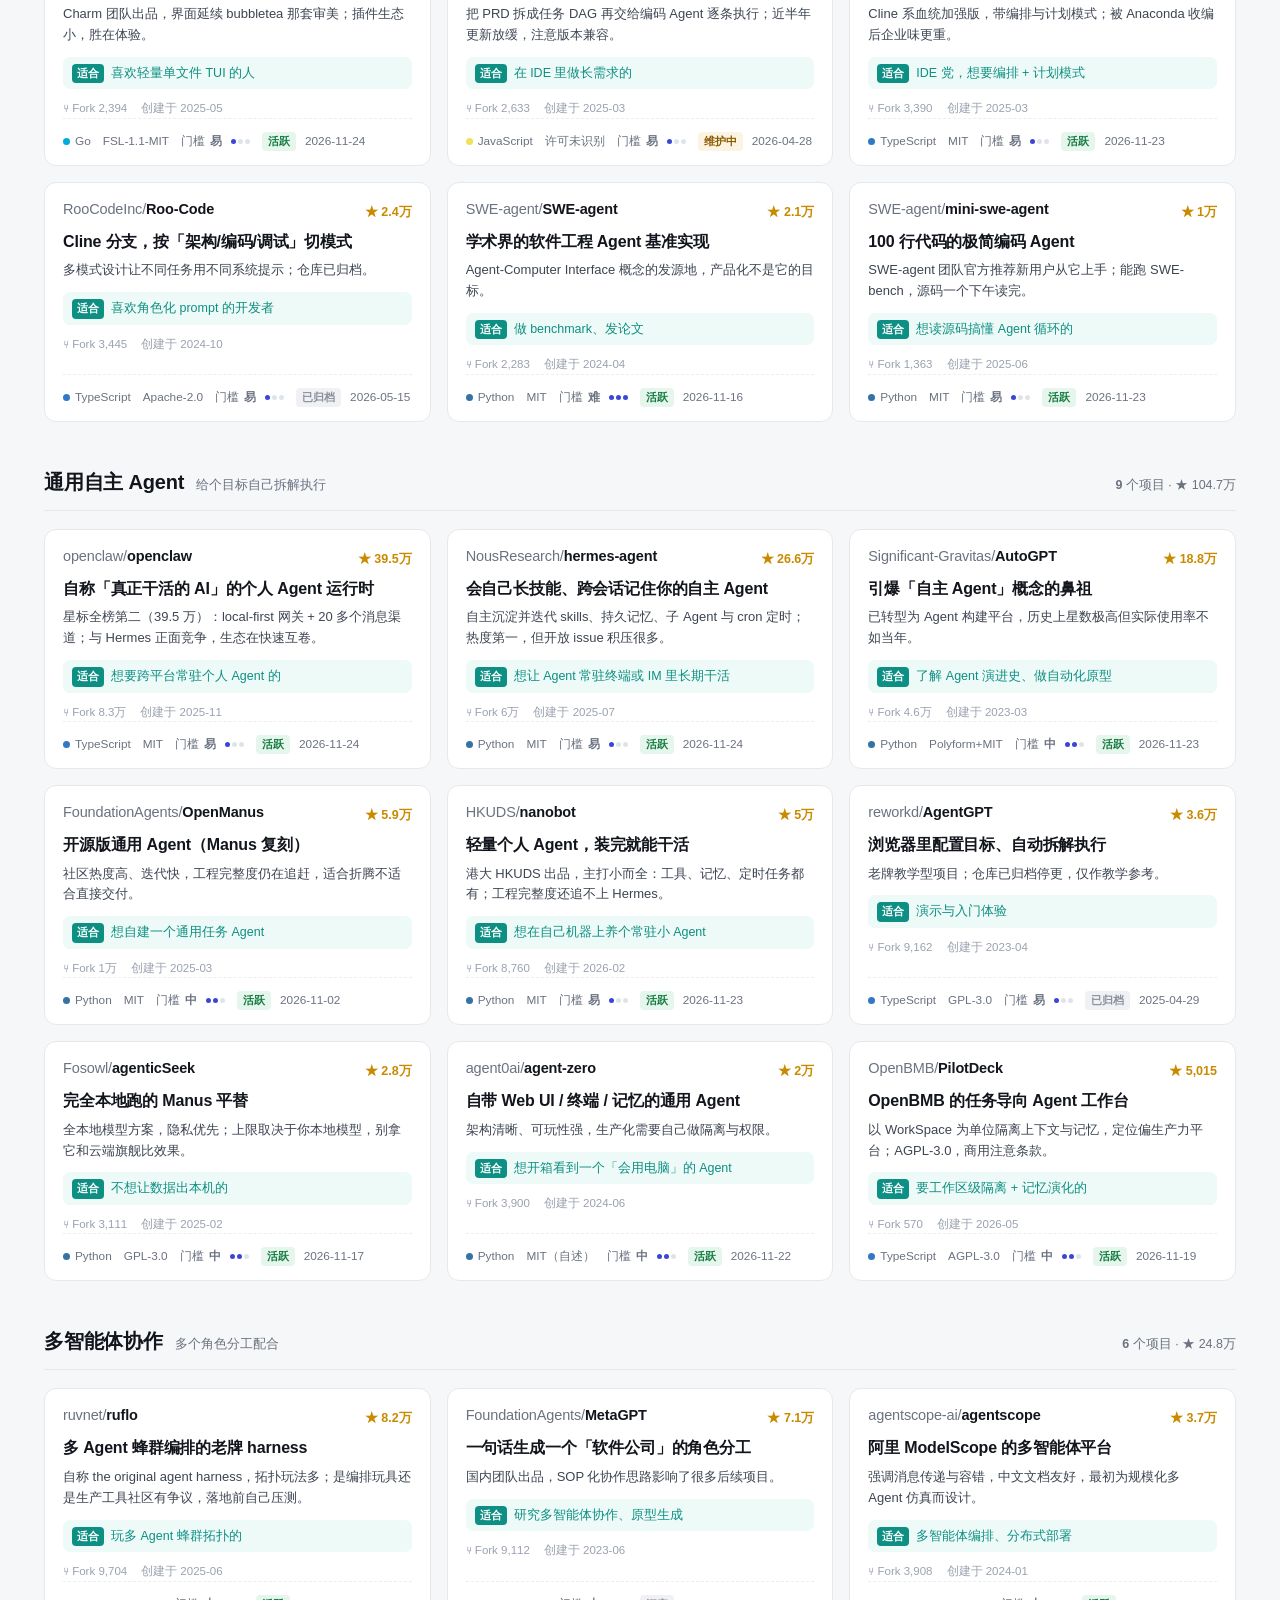
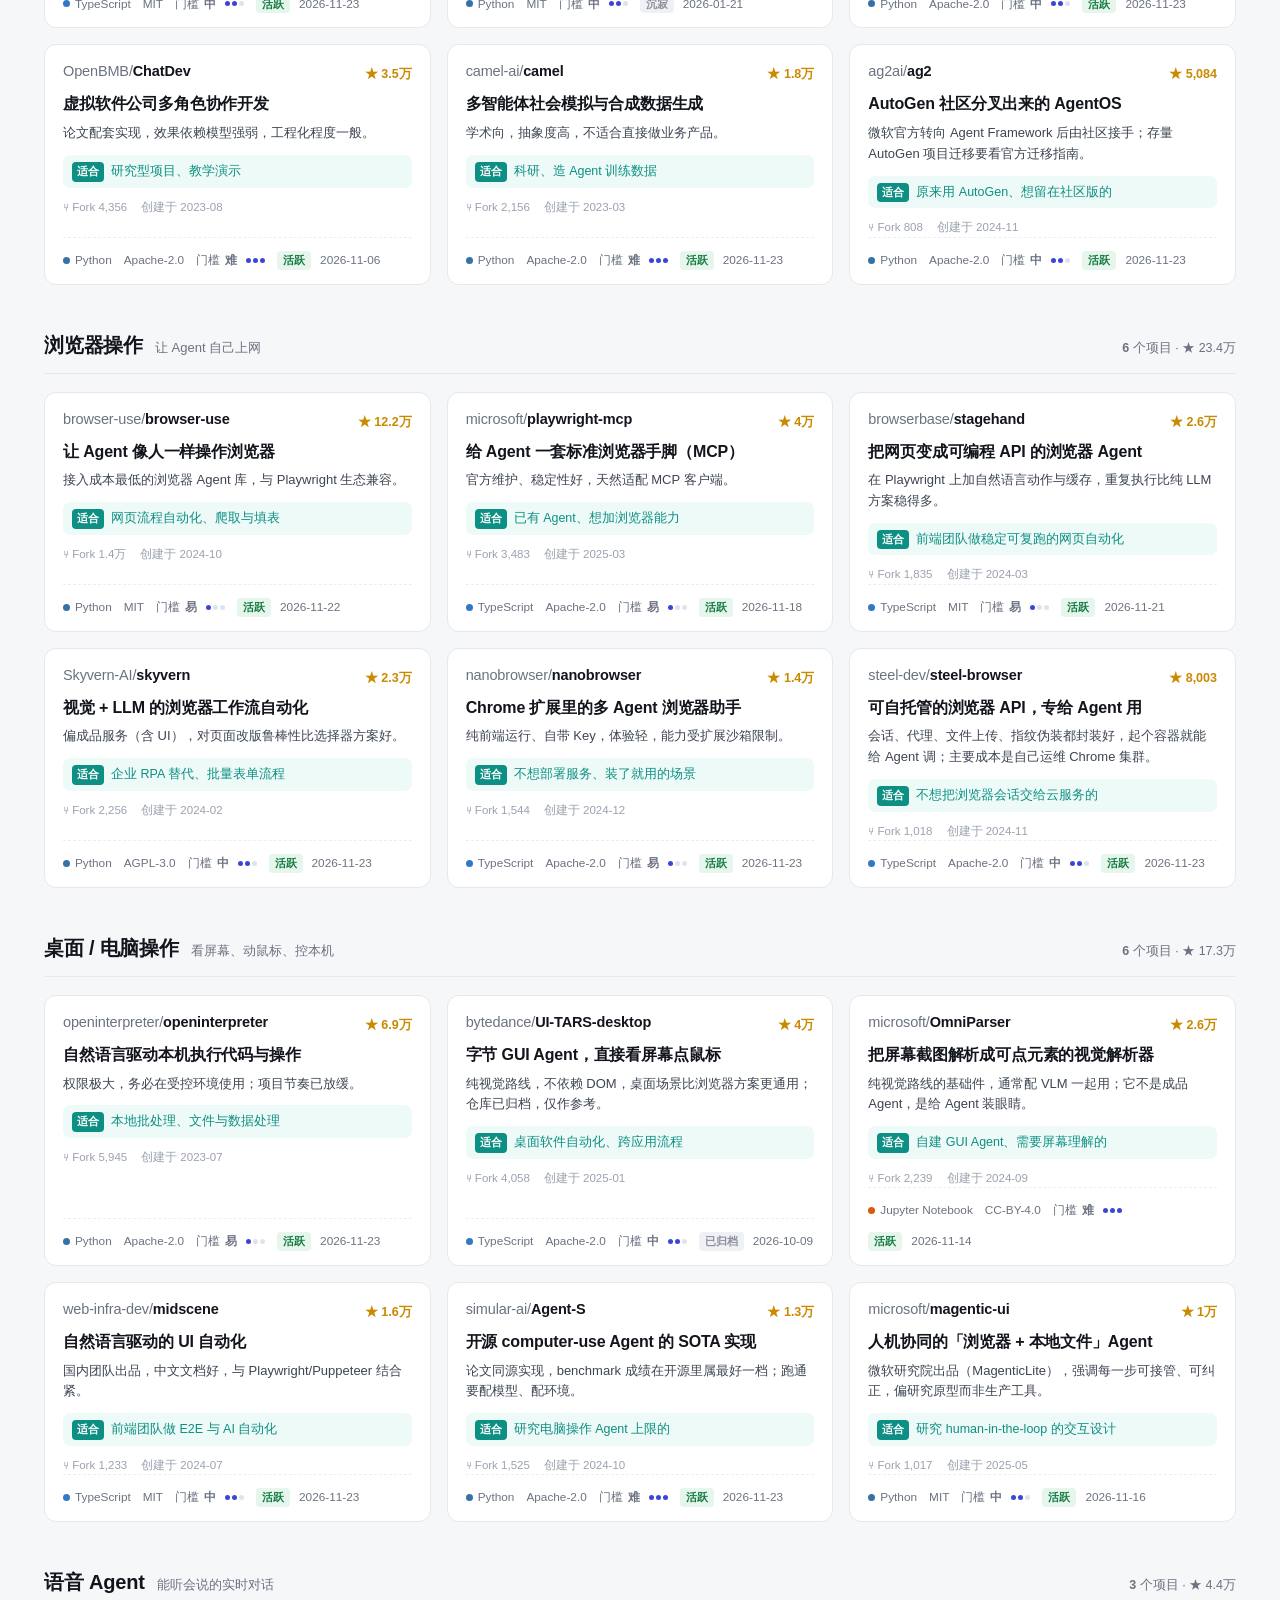
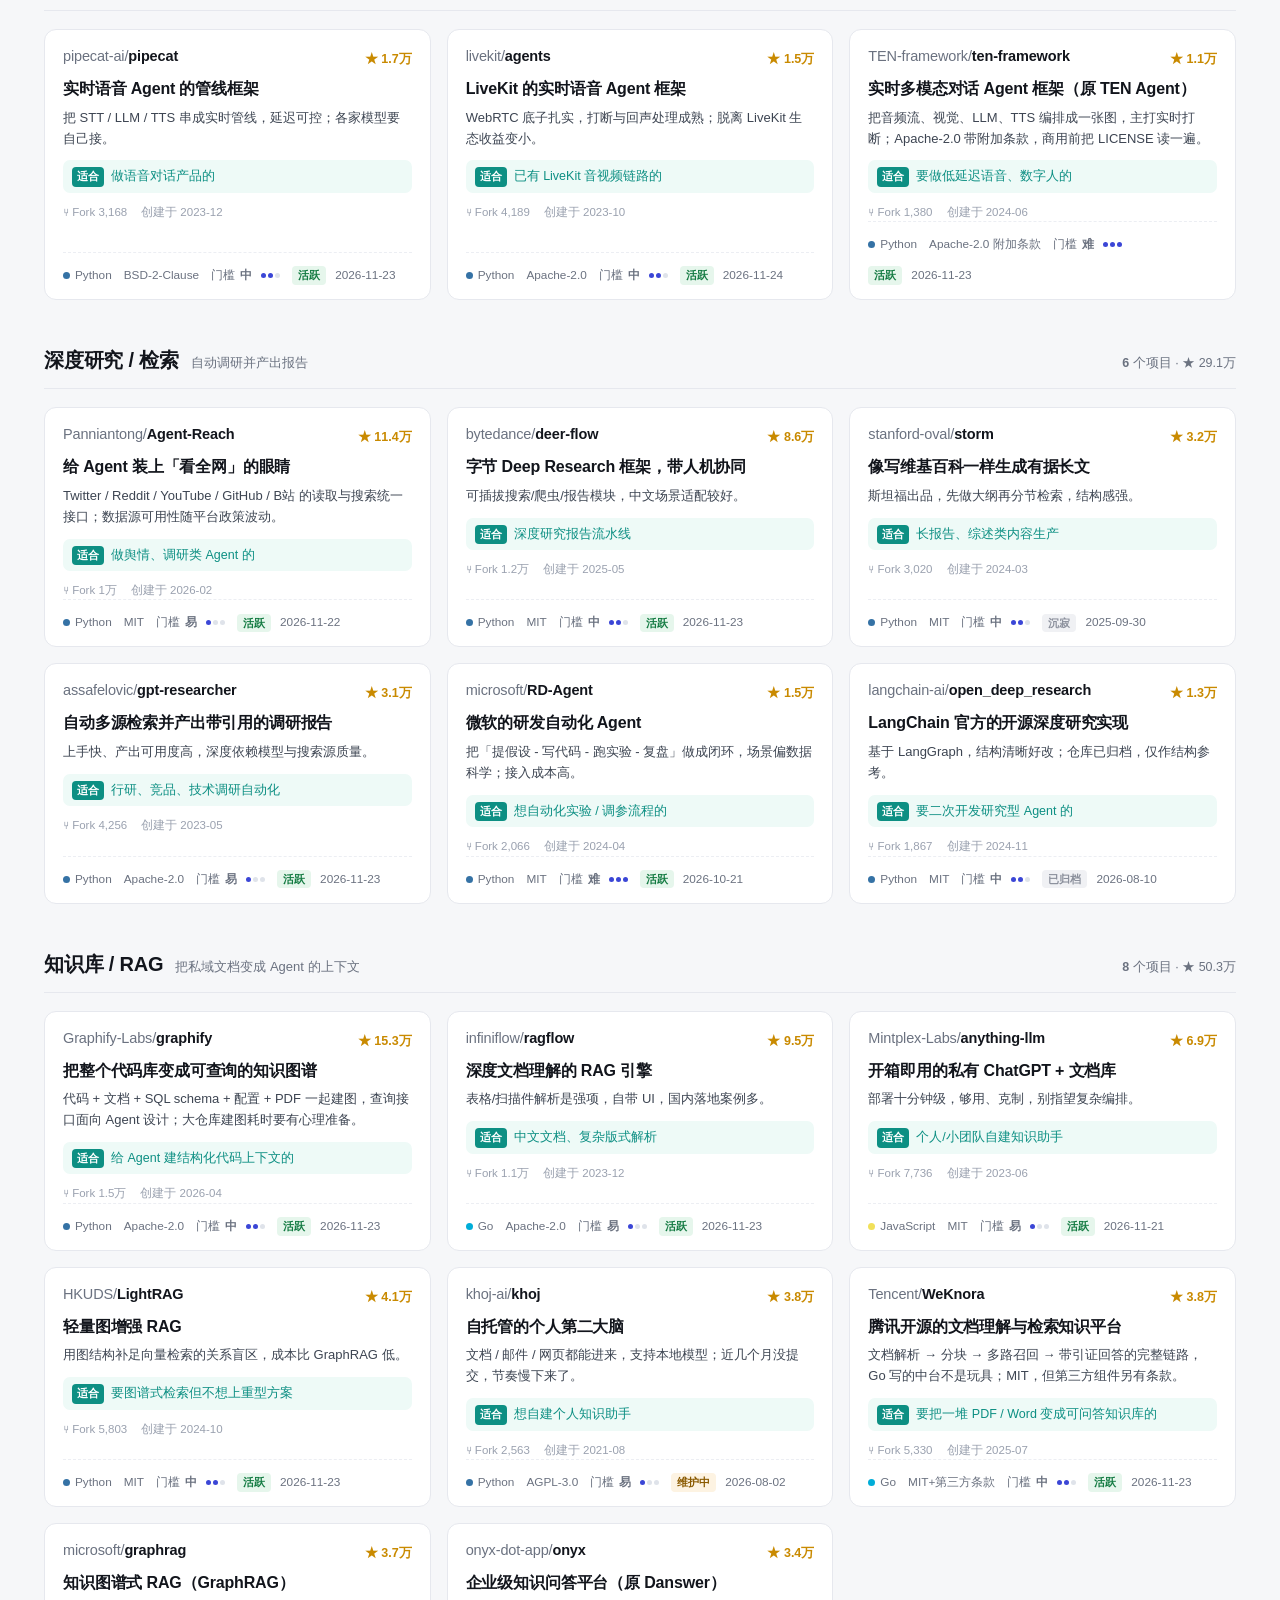
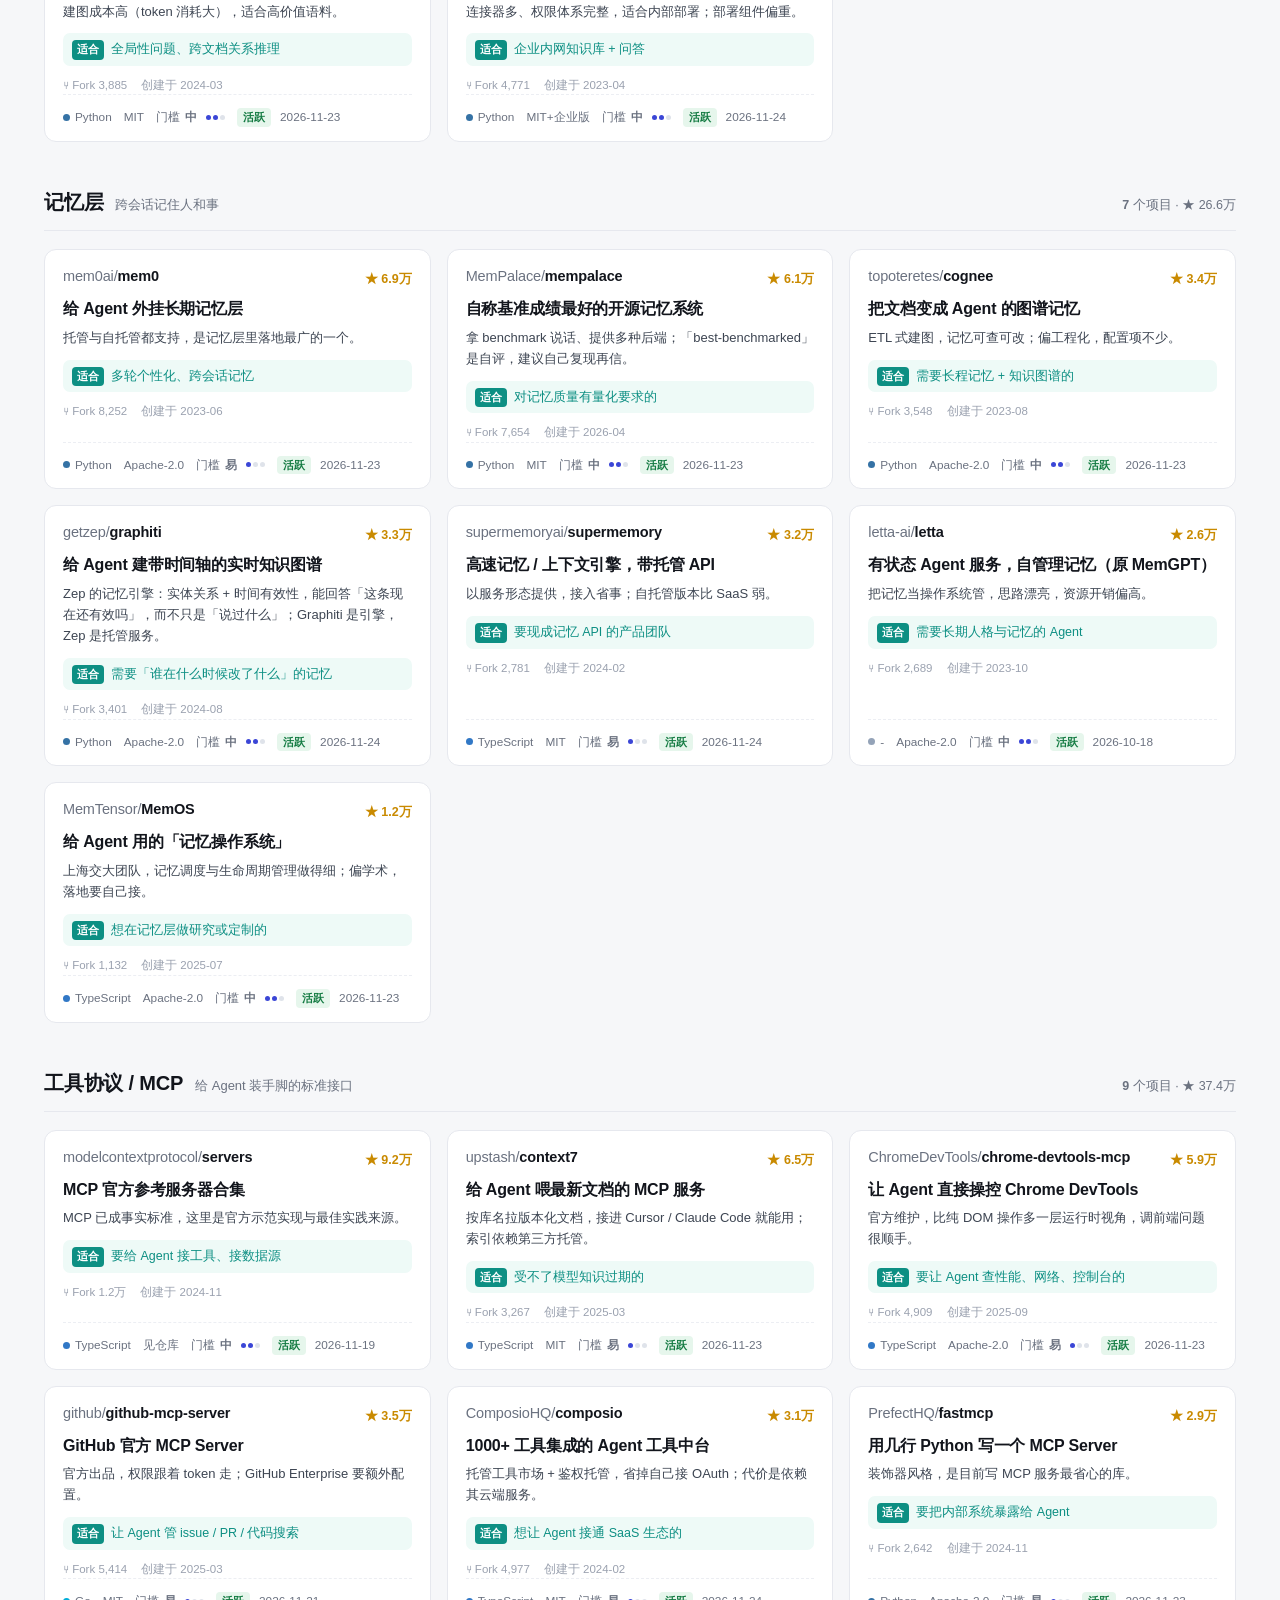
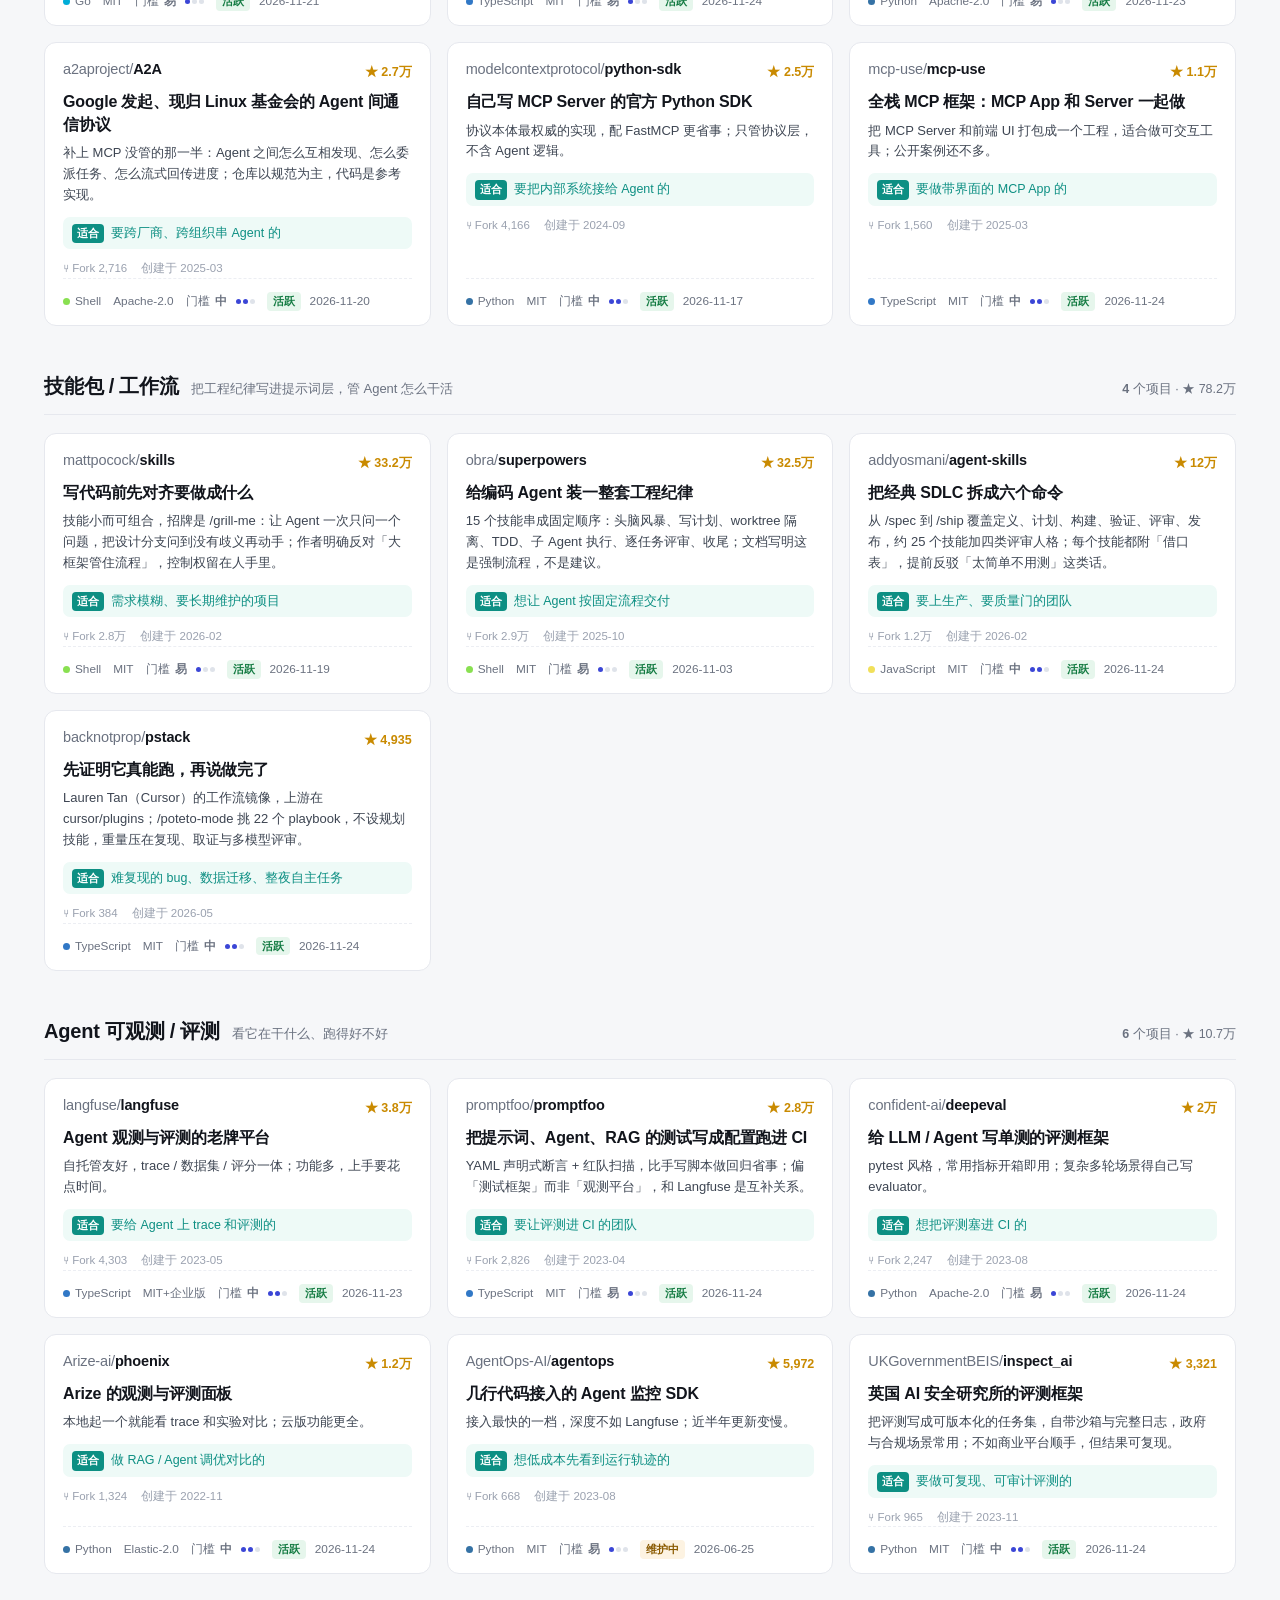
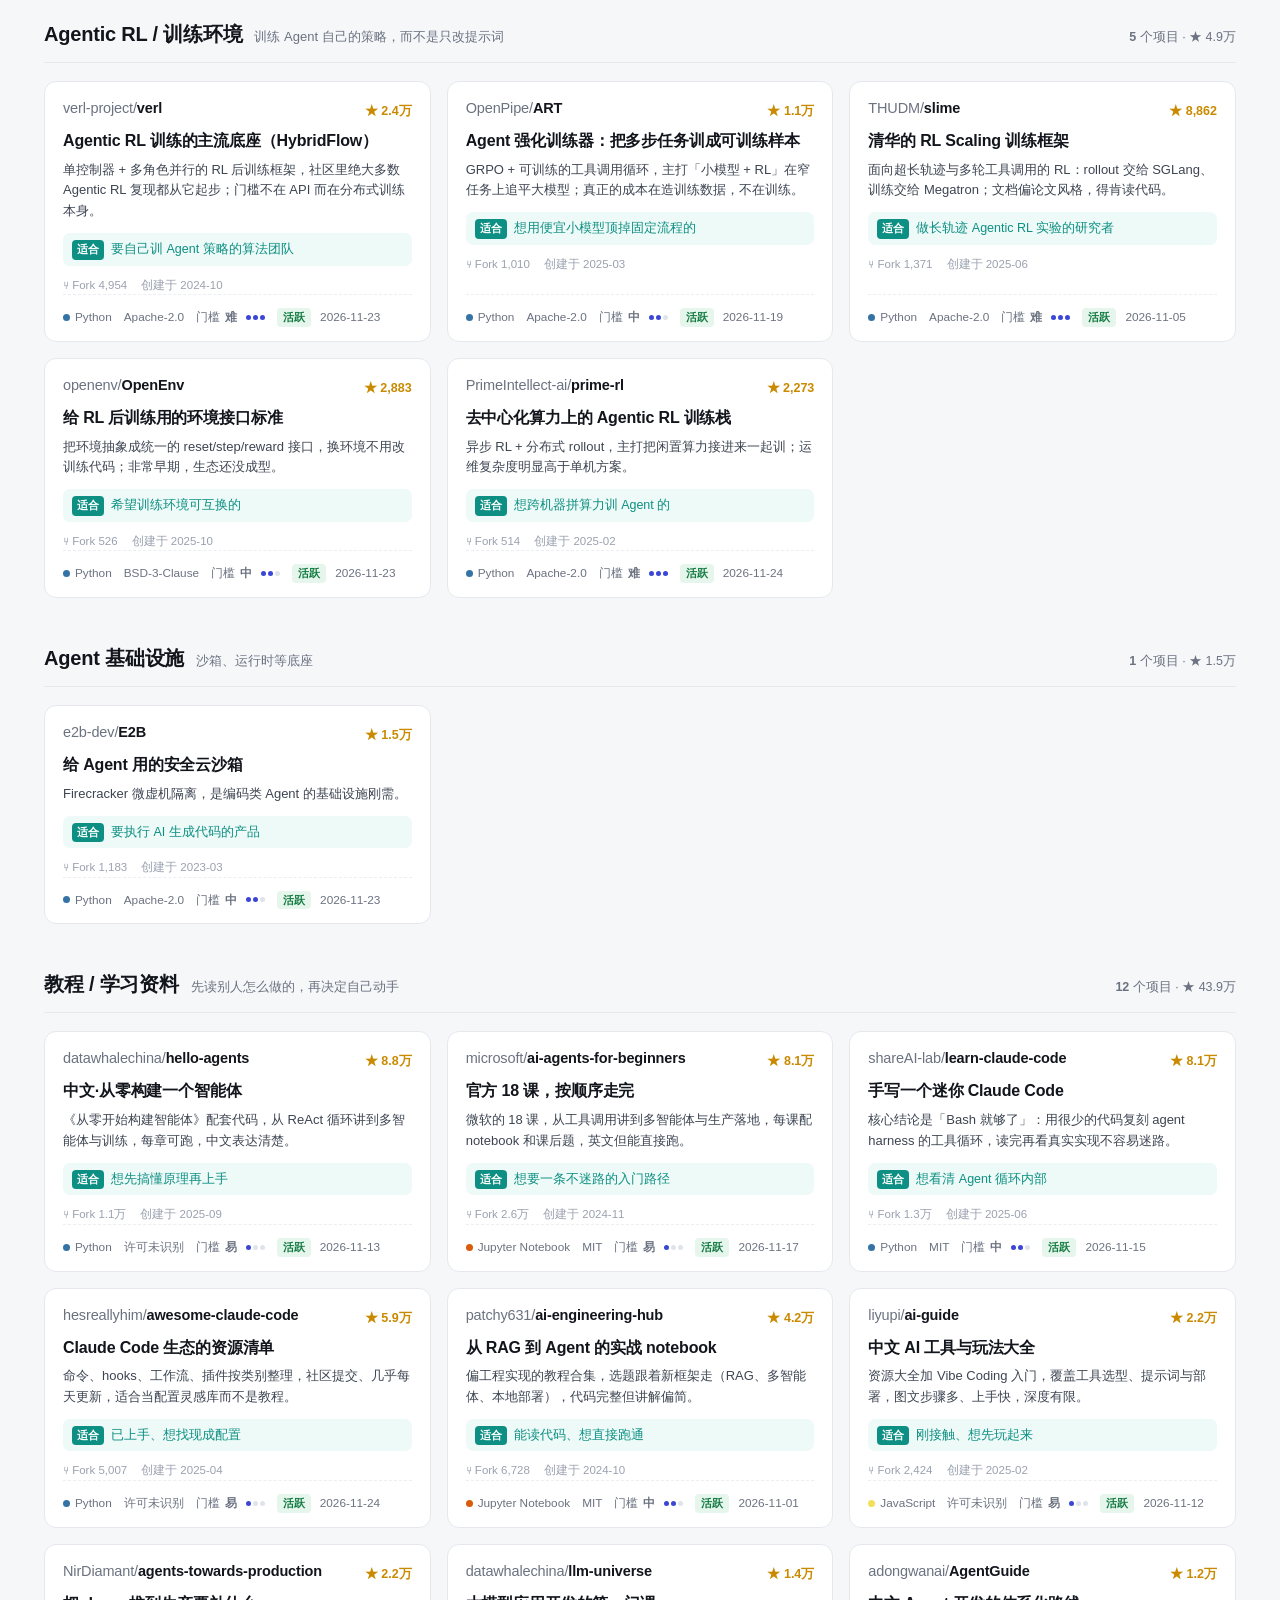
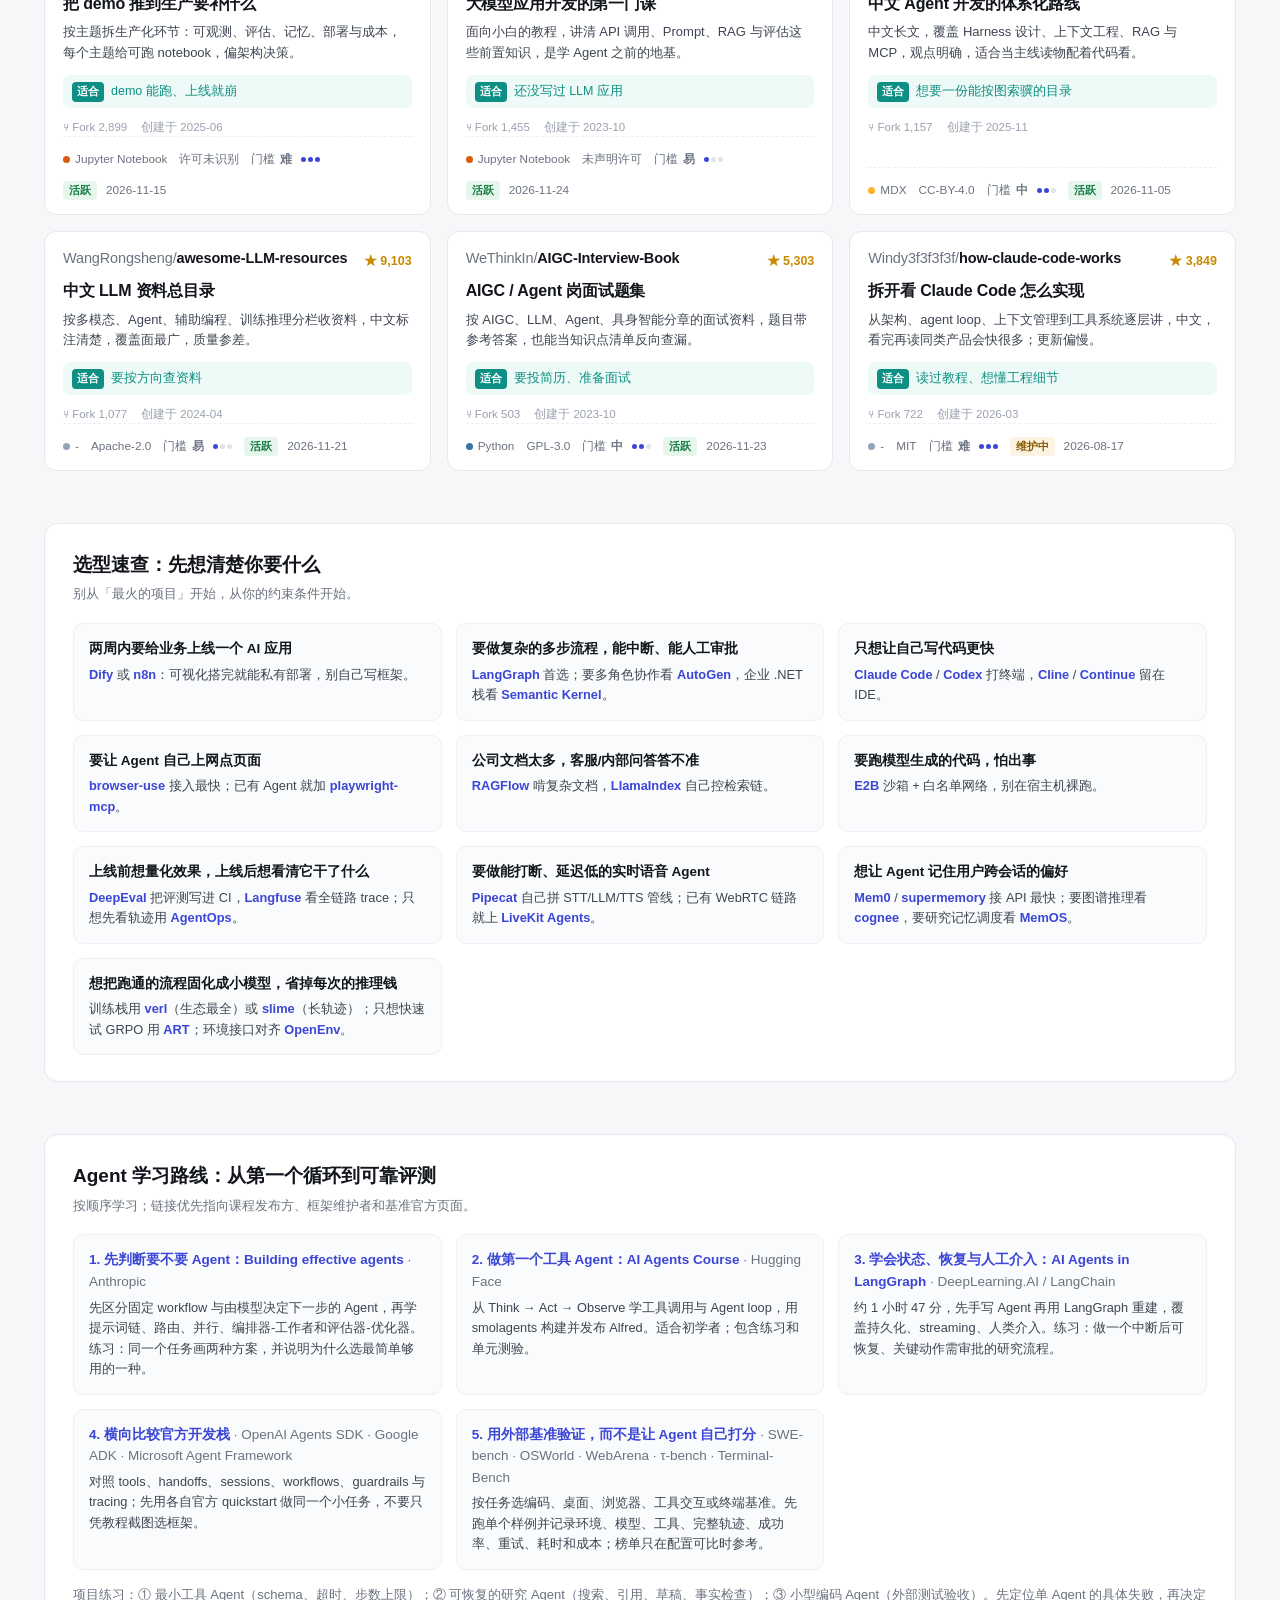
==== commit 6443a2b0: "Add a full English edition: bilingual page, annotation overlay and English README - 新增 index-en.html" ====
--- a/index.html
+++ b/index.html
@@ -20,6 +20,10 @@
 /* ---------- header ---------- */
 header{padding:56px 0 28px;border-bottom:1px solid var(--line);background:
   radial-gradient(900px 240px at 8% -40%, #e9ebff 0%, rgba(246,247,249,0) 70%);}
+.head{display:flex;justify-content:space-between;align-items:flex-start;gap:16px}
+.langsw{font-size:12.5px;color:var(--muted);text-decoration:none;border:1px solid var(--line);border-radius:999px;
+  padding:5px 11px;background:#fff;white-space:nowrap;transition:.15s;flex:none}
+.langsw:hover{color:var(--ink);border-color:#c9cfe0}
 .kicker{font-size:12.5px;letter-spacing:.14em;text-transform:uppercase;color:var(--accent);font-weight:650;margin-bottom:14px}
 h1{font-size:38px;line-height:1.22;letter-spacing:-.02em;font-weight:800}
 h1 em{font-style:normal;color:var(--accent)}
@@ -145,9 +149,9 @@
     </select>
     <select id="diff">
       <option value="">全部门槛</option>
-      <option value="易">门槛 易 · 装完能跑</option>
-      <option value="中">门槛 中 · 要改代码</option>
-      <option value="难">门槛 难 · 要懂架构</option>
+      <option value="easy">门槛 易 · 装完能跑</option>
+      <option value="medium">门槛 中 · 要改代码</option>
+      <option value="hard">门槛 难 · 要懂架构</option>
     </select>
     <button class="tgl" id="act" aria-pressed="false" title="只留 45 天内有提交的项目">只看活跃<i></i></button>
     <button id="reset">重置</button>
@@ -158,7 +162,10 @@
 
 <div class="wrap">
 <header>
-  <div class="kicker">GitHub Agent Landscape · 2026-11-24</div>
+  <div class="head">
+    <div class="kicker">GitHub Agent Landscape · 2026-11-24</div>
+    <a class="langsw" id="langLink" data-base="index-en.html" href="index-en.html" hreflang="en" lang="en">English</a>
+  </div>
   <h1>GitHub 上的 Agent 项目，<em>一张图看懂</em></h1>
   <p class="lede">从底层编排框架到能自己写代码、开浏览器、做深度调研的成品 Agent，再到动手前该读的那几份教程，137 个项目按 17 个赛道归类。星数、语言、许可证、维护状态取自 GitHub 官方 API，中文定位与选型建议为人工标注。</p>
   <div class="stats">
@@ -178,7 +185,7 @@
     <div class="grid">
     <article class="card" data-cat="framework" data-lang="JavaScript"
              data-name="affaan-m/ecc 主打性能优化的 agent harness 追求 harness 效率和可观测性的 把 skills、记忆、安全、开发流程打包成一套优化过的运行骨架；概念多，需要读文档。"
-             data-diff="中" data-act="1" data-topics="ai-agents anthropic claude claude-code developer-tools llm"
+             data-diff="medium" data-act="1" data-topics="ai-agents anthropic claude claude-code developer-tools llm"
              data-stars="309604" data-upd="2026-11-23">
       <div class="card-top">
         <a class="repo" href="https://github.com/affaan-m/ECC" target="_blank" rel="noopener">
@@ -199,7 +206,7 @@
     </article>
     <article class="card" data-cat="framework" data-lang="Python"
              data-name="langchain-ai/langchain llm 应用开发的事实标准底座 需要海量第三方集成的团队 生态最大、更新最勤，代价是抽象层厚、版本变动快，别指望一行不改跑一年。"
-             data-diff="中" data-act="1" data-topics="agents ai ai-agents anthropic chatgpt deepagents"
+             data-diff="medium" data-act="1" data-topics="agents ai ai-agents anthropic chatgpt deepagents"
              data-stars="149959" data-upd="2026-11-23">
       <div class="card-top">
         <a class="repo" href="https://github.com/langchain-ai/langchain" target="_blank" rel="noopener">
@@ -220,7 +227,7 @@
     </article>
     <article class="card" data-cat="framework" data-lang="Python"
              data-name="microsoft/autogen 多 agent 对话协作的元老 做多角色协作、研究型实验 v0.4 起重写为事件驱动内核（actor 模型）；仓库已归档，开发并入 microsoft/agent-framework。"
-             data-diff="中" data-act="0" data-topics="agentic agentic-agi agents ai autogen autogen-ecosystem"
+             data-diff="medium" data-act="0" data-topics="agentic agentic-agi agents ai autogen autogen-ecosystem"
              data-stars="61965" data-upd="2026-11-12">
       <div class="card-top">
         <a class="repo" href="https://github.com/microsoft/autogen" target="_blank" rel="noopener">
@@ -231,7 +238,7 @@
       <h3 class="pitch">多 Agent 对话协作的元老</h3>
       <p class="note">v0.4 起重写为事件驱动内核（Actor 模型）；仓库已归档，开发并入 microsoft/agent-framework。</p>
       <div class="fit"><span class="fitk">适合</span><span class="fitv">做多角色协作、研究型实验</span></div>
-      <div class="topics"><span>⑂ Fork 9.4k</span><span>创建于 2023-08</span></div>
+      <div class="topics"><span>⑂ Fork 9,411</span><span>创建于 2023-08</span></div>
       <div class="card-foot">
         <span class="meta-item lang"><i class="ldot" style="background:#3572A5"></i>Python</span>
         <span class="meta-item">CC-BY-4.0</span>
@@ -241,7 +248,7 @@
     </article>
     <article class="card" data-cat="framework" data-lang="Python"
              data-name="crewaiinc/crewai 角色 + 任务派活式多 agent 协作 想快速搭一个「ai 小团队」 概念最贴近人类团队分工，上手最快；复杂状态流转不如 langgraph 灵活。"
-             data-diff="易" data-act="1" data-topics="agents ai ai-agents aiagentframework llms"
+             data-diff="easy" data-act="1" data-topics="agents ai ai-agents aiagentframework llms"
              data-stars="61202" data-upd="2026-11-23">
       <div class="card-top">
         <a class="repo" href="https://github.com/crewAIInc/crewAI" target="_blank" rel="noopener">
@@ -252,7 +259,7 @@
       <h3 class="pitch">角色 + 任务派活式多 Agent 协作</h3>
       <p class="note">概念最贴近人类团队分工，上手最快；复杂状态流转不如 LangGraph 灵活。</p>
       <div class="fit"><span class="fitk">适合</span><span class="fitv">想快速搭一个「AI 小团队」</span></div>
-      <div class="topics"><span>⑂ Fork 9.3k</span><span>创建于 2023-10</span></div>
+      <div class="topics"><span>⑂ Fork 9,257</span><span>创建于 2023-10</span></div>
       <div class="card-foot">
         <span class="meta-item lang"><i class="ldot" style="background:#3572A5"></i>Python</span>
         <span class="meta-item">MIT</span>
@@ -262,7 +269,7 @@
     </article>
     <article class="card" data-cat="framework" data-lang="Python"
              data-name="run-llama/llama_index 以数据/rag 为核心的 agent 框架 文档密集、检索密集的场景 索引与检索能力是它的看家本事，事件驱动工作流也补齐了。"
-             data-diff="中" data-act="1" data-topics="agents application data fine-tuning framework llamaindex"
+             data-diff="medium" data-act="1" data-topics="agents application data fine-tuning framework llamaindex"
              data-stars="52987" data-upd="2026-11-20">
       <div class="card-top">
         <a class="repo" href="https://github.com/run-llama/llama_index" target="_blank" rel="noopener">
@@ -273,7 +280,7 @@
       <h3 class="pitch">以数据/RAG 为核心的 Agent 框架</h3>
       <p class="note">索引与检索能力是它的看家本事，事件驱动工作流也补齐了。</p>
       <div class="fit"><span class="fitk">适合</span><span class="fitv">文档密集、检索密集的场景</span></div>
-      <div class="topics"><span>⑂ Fork 8.6k</span><span>创建于 2022-11</span></div>
+      <div class="topics"><span>⑂ Fork 8,617</span><span>创建于 2022-11</span></div>
       <div class="card-foot">
         <span class="meta-item lang"><i class="ldot" style="background:#3572A5"></i>Python</span>
         <span class="meta-item">MIT</span>
@@ -283,7 +290,7 @@
     </article>
     <article class="card" data-cat="framework" data-lang="Python"
              data-name="langchain-ai/langgraph 用「图」编排有状态、可中断恢复的 agent 要做长流程/人审/断点续跑的产品 langchain 团队目前最推荐的 agent 主线，状态机思路清晰，学习曲线中偏上。"
-             data-diff="中" data-act="1" data-topics="agents ai ai-agents chatgpt deepagents enterprise"
+             data-diff="medium" data-act="1" data-topics="agents ai ai-agents chatgpt deepagents enterprise"
              data-stars="45310" data-upd="2026-11-23">
       <div class="card-top">
         <a class="repo" href="https://github.com/langchain-ai/langgraph" target="_blank" rel="noopener">
@@ -294,7 +301,7 @@
       <h3 class="pitch">用「图」编排有状态、可中断恢复的 Agent</h3>
       <p class="note">LangChain 团队目前最推荐的 Agent 主线，状态机思路清晰，学习曲线中偏上。</p>
       <div class="fit"><span class="fitk">适合</span><span class="fitv">要做长流程/人审/断点续跑的产品</span></div>
-      <div class="topics"><span>⑂ Fork 7.8k</span><span>创建于 2023-08</span></div>
+      <div class="topics"><span>⑂ Fork 7,832</span><span>创建于 2023-08</span></div>
       <div class="card-foot">
         <span class="meta-item lang"><i class="ldot" style="background:#3572A5"></i>Python</span>
         <span class="meta-item">MIT</span>
@@ -304,7 +311,7 @@
     </article>
     <article class="card" data-cat="framework" data-lang="Python"
              data-name="agno-agi/agno 轻量高性能多模态 agent 框架 追求启动快、代码少 前身 phidata，自带记忆/知识/工具/多模态，跑分和体感都轻。"
-             data-diff="易" data-act="1" data-topics="agents ai ai-agents developer-tools python"
+             data-diff="easy" data-act="1" data-topics="agents ai ai-agents developer-tools python"
              data-stars="43269" data-upd="2026-11-23">
       <div class="card-top">
         <a class="repo" href="https://github.com/agno-agi/agno" target="_blank" rel="noopener">
@@ -315,7 +322,7 @@
       <h3 class="pitch">轻量高性能多模态 Agent 框架</h3>
       <p class="note">前身 phidata，自带记忆/知识/工具/多模态，跑分和体感都轻。</p>
       <div class="fit"><span class="fitk">适合</span><span class="fitv">追求启动快、代码少</span></div>
-      <div class="topics"><span>⑂ Fork 6.3k</span><span>创建于 2022-05</span></div>
+      <div class="topics"><span>⑂ Fork 6,331</span><span>创建于 2022-05</span></div>
       <div class="card-foot">
         <span class="meta-item lang"><i class="ldot" style="background:#3572A5"></i>Python</span>
         <span class="meta-item">Apache-2.0</span>
@@ -325,7 +332,7 @@
     </article>
     <article class="card" data-cat="framework" data-lang="Python"
              data-name="langchain-ai/deepagents langchain 的开箱即用长任务 harness 需要规划、文件访问和子 agent 的应用 内置规划、文件系统、子 agent 等长任务能力；比 langgraph 抽象更高，先确认默认行为和工具权限。"
-             data-diff="中" data-act="1" data-topics="ai deepagents harness harness-engineering langchain langgraph"
+             data-diff="medium" data-act="1" data-topics="ai deepagents harness harness-engineering langchain langgraph"
              data-stars="31543" data-upd="2026-11-24">
       <div class="card-top">
         <a class="repo" href="https://github.com/langchain-ai/deepagents" target="_blank" rel="noopener">
@@ -336,7 +343,7 @@
       <h3 class="pitch">LangChain 的开箱即用长任务 Harness</h3>
       <p class="note">内置规划、文件系统、子 Agent 等长任务能力；比 LangGraph 抽象更高，先确认默认行为和工具权限。</p>
       <div class="fit"><span class="fitk">适合</span><span class="fitv">需要规划、文件访问和子 Agent 的应用</span></div>
-      <div class="topics"><span>⑂ Fork 4.5k</span><span>创建于 2025-07</span></div>
+      <div class="topics"><span>⑂ Fork 4,465</span><span>创建于 2025-07</span></div>
       <div class="card-foot">
         <span class="meta-item lang"><i class="ldot" style="background:#3572A5"></i>Python</span>
         <span class="meta-item">MIT</span>
@@ -346,7 +353,7 @@
     </article>
     <article class="card" data-cat="framework" data-lang="Python"
              data-name="openai/openai-agents-python openai 官方 agents sdk 用 openai 模型、要 handoff/护栏/追踪 handoff、guardrail、tracing 三件套开箱即用，模型无关但原生适配最好。"
-             data-diff="易" data-act="1" data-topics="agents ai framework harness llm openai"
+             data-diff="easy" data-act="1" data-topics="agents ai framework harness llm openai"
              data-stars="30841" data-upd="2026-11-23">
       <div class="card-top">
         <a class="repo" href="https://github.com/openai/openai-agents-python" target="_blank" rel="noopener">
@@ -357,7 +364,7 @@
       <h3 class="pitch">OpenAI 官方 Agents SDK</h3>
       <p class="note">handoff、guardrail、tracing 三件套开箱即用，模型无关但原生适配最好。</p>
       <div class="fit"><span class="fitk">适合</span><span class="fitv">用 OpenAI 模型、要 handoff/护栏/追踪</span></div>
-      <div class="topics"><span>⑂ Fork 5.1k</span><span>创建于 2025-03</span></div>
+      <div class="topics"><span>⑂ Fork 5,099</span><span>创建于 2025-03</span></div>
       <div class="card-foot">
         <span class="meta-item lang"><i class="ldot" style="background:#3572A5"></i>Python</span>
         <span class="meta-item">MIT</span>
@@ -367,7 +374,7 @@
     </article>
     <article class="card" data-cat="framework" data-lang="Python"
              data-name="huggingface/smolagents 核心代码极少的 code-agent 想读懂 agent 内部原理 官方宣称核心约千行，写代码当动作，适合拿来拆解学习。"
-             data-diff="易" data-act="1" data-topics=""
+             data-diff="easy" data-act="1" data-topics=""
              data-stars="30501" data-upd="2026-11-23">
       <div class="card-top">
         <a class="repo" href="https://github.com/huggingface/smolagents" target="_blank" rel="noopener">
@@ -378,7 +385,7 @@
       <h3 class="pitch">核心代码极少的 code-agent</h3>
       <p class="note">官方宣称核心约千行，写代码当动作，适合拿来拆解学习。</p>
       <div class="fit"><span class="fitk">适合</span><span class="fitv">想读懂 Agent 内部原理</span></div>
-      <div class="topics"><span>⑂ Fork 3.2k</span><span>创建于 2024-12</span></div>
+      <div class="topics"><span>⑂ Fork 3,244</span><span>创建于 2024-12</span></div>
       <div class="card-foot">
         <span class="meta-item lang"><i class="ldot" style="background:#3572A5"></i>Python</span>
         <span class="meta-item">Apache-2.0</span>
@@ -388,7 +395,7 @@
     </article>
     <article class="card" data-cat="framework" data-lang="TypeScript"
              data-name="mastra-ai/mastra typescript 原生的 agent 框架，工作流 / rag / 评测一体 用 ts 做产品的团队 gatsby 团队出品，agent + workflow + eval 装在一个包里，js 生态少见的完整方案。"
-             data-diff="中" data-act="1" data-topics="agents ai chatbots evals javascript llm"
+             data-diff="medium" data-act="1" data-topics="agents ai chatbots evals javascript llm"
              data-stars="29771" data-upd="2026-11-24">
       <div class="card-top">
         <a class="repo" href="https://github.com/mastra-ai/mastra" target="_blank" rel="noopener">
@@ -399,7 +406,7 @@
       <h3 class="pitch">TypeScript 原生的 Agent 框架，工作流 / RAG / 评测一体</h3>
       <p class="note">Gatsby 团队出品，agent + workflow + eval 装在一个包里，JS 生态少见的完整方案。</p>
       <div class="fit"><span class="fitk">适合</span><span class="fitv">用 TS 做产品的团队</span></div>
-      <div class="topics"><span>⑂ Fork 3.1k</span><span>创建于 2024-08</span></div>
+      <div class="topics"><span>⑂ Fork 3,131</span><span>创建于 2024-08</span></div>
       <div class="card-foot">
         <span class="meta-item lang"><i class="ldot" style="background:#3178c6"></i>TypeScript</span>
         <span class="meta-item">MIT+企业版</span>
@@ -409,7 +416,7 @@
     </article>
     <article class="card" data-cat="framework" data-lang="C#"
              data-name="microsoft/semantic-kernel 微软企业级 sdk，.net / python / java 三语 .net 技术栈或企业内网落地 与 azure/ai foundry 打通最顺，纯 python 团队用它会觉得偏重。"
-             data-diff="中" data-act="1" data-topics="ai artificial-intelligence llm openai sdk"
+             data-diff="medium" data-act="1" data-topics="ai artificial-intelligence llm openai sdk"
              data-stars="28794" data-upd="2026-11-23">
       <div class="card-top">
         <a class="repo" href="https://github.com/microsoft/semantic-kernel" target="_blank" rel="noopener">
@@ -420,7 +427,7 @@
       <h3 class="pitch">微软企业级 SDK，.NET / Python / Java 三语</h3>
       <p class="note">与 Azure/AI Foundry 打通最顺，纯 Python 团队用它会觉得偏重。</p>
       <div class="fit"><span class="fitk">适合</span><span class="fitv">.NET 技术栈或企业内网落地</span></div>
-      <div class="topics"><span>⑂ Fork 4.9k</span><span>创建于 2023-02</span></div>
+      <div class="topics"><span>⑂ Fork 4,868</span><span>创建于 2023-02</span></div>
       <div class="card-foot">
         <span class="meta-item lang"><i class="ldot" style="background:#68217a"></i>C#</span>
         <span class="meta-item">MIT</span>
@@ -430,7 +437,7 @@
     </article>
     <article class="card" data-cat="framework" data-lang="Python"
              data-name="deepset-ai/haystack 生产级 rag 与 agent 管道编排 企业搜索、需要严格可控的检索链 管道式设计比 langchain 更显式，调试友好，社区规模小一些。"
-             data-diff="中" data-act="1" data-topics="agent-framework agentic-ai agentic-rag agents ai ai-agents"
+             data-diff="medium" data-act="1" data-topics="agent-framework agentic-ai agentic-rag agents ai ai-agents"
              data-stars="27084" data-upd="2026-11-23">
       <div class="card-top">
         <a class="repo" href="https://github.com/deepset-ai/haystack" target="_blank" rel="noopener">
@@ -441,7 +448,7 @@
       <h3 class="pitch">生产级 RAG 与 Agent 管道编排</h3>
       <p class="note">管道式设计比 LangChain 更显式，调试友好，社区规模小一些。</p>
       <div class="fit"><span class="fitk">适合</span><span class="fitv">企业搜索、需要严格可控的检索链</span></div>
-      <div class="topics"><span>⑂ Fork 3.5k</span><span>创建于 2019-11</span></div>
+      <div class="topics"><span>⑂ Fork 3,496</span><span>创建于 2019-11</span></div>
       <div class="card-foot">
         <span class="meta-item lang"><i class="ldot" style="background:#3572A5"></i>Python</span>
         <span class="meta-item">Apache-2.0</span>
@@ -451,7 +458,7 @@
     </article>
     <article class="card" data-cat="framework" data-lang="Python"
              data-name="google/adk-python google 的 agent development kit gemini / gcp 生态 配套 a2a 协议与部署工具链，云上落地路径完整。"
-             data-diff="中" data-act="1" data-topics="agent agentic agentic-ai agents agents-sdk ai"
+             data-diff="medium" data-act="1" data-topics="agent agentic agentic-ai agents agents-sdk ai"
              data-stars="22324" data-upd="2026-11-23">
       <div class="card-top">
         <a class="repo" href="https://github.com/google/adk-python" target="_blank" rel="noopener">
@@ -462,7 +469,7 @@
       <h3 class="pitch">Google 的 Agent Development Kit</h3>
       <p class="note">配套 A2A 协议与部署工具链，云上落地路径完整。</p>
       <div class="fit"><span class="fitk">适合</span><span class="fitv">Gemini / GCP 生态</span></div>
-      <div class="topics"><span>⑂ Fork 4.4k</span><span>创建于 2025-04</span></div>
+      <div class="topics"><span>⑂ Fork 4,428</span><span>创建于 2025-04</span></div>
       <div class="card-foot">
         <span class="meta-item lang"><i class="ldot" style="background:#3572A5"></i>Python</span>
         <span class="meta-item">Apache-2.0</span>
@@ -472,7 +479,7 @@
     </article>
     <article class="card" data-cat="framework" data-lang="Python"
              data-name="pydantic/pydantic-ai 类型安全的 agent 框架 重度 python 类型标注、要可维护性 pydantic 团队出品，结构化输出与依赖注入做得最扎实，工程感强。"
-             data-diff="易" data-act="1" data-topics="agent-framework genai harness harness-engineering llm pydantic"
+             data-diff="easy" data-act="1" data-topics="agent-framework genai harness harness-engineering llm pydantic"
              data-stars="21351" data-upd="2026-11-23">
       <div class="card-top">
         <a class="repo" href="https://github.com/pydantic/pydantic-ai" target="_blank" rel="noopener">
@@ -483,7 +490,7 @@
       <h3 class="pitch">类型安全的 Agent 框架</h3>
       <p class="note">Pydantic 团队出品，结构化输出与依赖注入做得最扎实，工程感强。</p>
       <div class="fit"><span class="fitk">适合</span><span class="fitv">重度 Python 类型标注、要可维护性</span></div>
-      <div class="topics"><span>⑂ Fork 3.2k</span><span>创建于 2024-06</span></div>
+      <div class="topics"><span>⑂ Fork 3,247</span><span>创建于 2024-06</span></div>
       <div class="card-foot">
         <span class="meta-item lang"><i class="ldot" style="background:#3572A5"></i>Python</span>
         <span class="meta-item">MIT</span>
@@ -493,7 +500,7 @@
     </article>
     <article class="card" data-cat="framework" data-lang="Python"
              data-name="qwenlm/qwen-agent 通义千问官方的 agent 框架 用 qwen 系模型做工具调用 函数调用、代码解释器、rag、mcp 都有现成实现，和 qwen 模型配合最紧。"
-             data-diff="中" data-act="0" data-topics=""
+             data-diff="medium" data-act="0" data-topics=""
              data-stars="17281" data-upd="2026-03-04">
       <div class="card-top">
         <a class="repo" href="https://github.com/QwenLM/Qwen-Agent" target="_blank" rel="noopener">
@@ -504,7 +511,7 @@
       <h3 class="pitch">通义千问官方的 Agent 框架</h3>
       <p class="note">函数调用、代码解释器、RAG、MCP 都有现成实现，和 Qwen 模型配合最紧。</p>
       <div class="fit"><span class="fitk">适合</span><span class="fitv">用 Qwen 系模型做工具调用</span></div>
-      <div class="topics"><span>⑂ Fork 1.8k</span><span>创建于 2023-09</span></div>
+      <div class="topics"><span>⑂ Fork 1,772</span><span>创建于 2023-09</span></div>
       <div class="card-foot">
         <span class="meta-item lang"><i class="ldot" style="background:#3572A5"></i>Python</span>
         <span class="meta-item">Apache-2.0</span>
@@ -514,7 +521,7 @@
     </article>
     <article class="card" data-cat="framework" data-lang="TypeScript"
              data-name="voltagent/voltagent 带可视化调试台的 typescript agent 平台 想要开箱就有 trace 的 ts 团队 框架 + console 一体，跑起来就能看每条执行轨迹；生态比 mastra 小一圈。"
-             data-diff="中" data-act="1" data-topics="agents ai ai-agents ai-agents-framework aiagentframework chatbots"
+             data-diff="medium" data-act="1" data-topics="agents ai ai-agents ai-agents-framework aiagentframework chatbots"
              data-stars="11006" data-upd="2026-11-06">
       <div class="card-top">
         <a class="repo" href="https://github.com/VoltAgent/voltagent" target="_blank" rel="noopener">
@@ -525,7 +532,7 @@
       <h3 class="pitch">带可视化调试台的 TypeScript Agent 平台</h3>
       <p class="note">框架 + Console 一体，跑起来就能看每条执行轨迹；生态比 Mastra 小一圈。</p>
       <div class="fit"><span class="fitk">适合</span><span class="fitv">想要开箱就有 trace 的 TS 团队</span></div>
-      <div class="topics"><span>⑂ Fork 1.2k</span><span>创建于 2025-04</span></div>
+      <div class="topics"><span>⑂ Fork 1,216</span><span>创建于 2025-04</span></div>
       <div class="card-foot">
         <span class="meta-item lang"><i class="ldot" style="background:#3178c6"></i>TypeScript</span>
         <span class="meta-item">MIT</span>
@@ -535,7 +542,7 @@
     </article>
     <article class="card" data-cat="framework" data-lang="TypeScript"
              data-name="strands-agents/harness-sdk aws 的 model-driven agent sdk 要在 aws 上落生产的团队 python / typescript 双语言，把「让模型自己决定调什么工具」当第一性原理；bedrock 集成是加分项。"
-             data-diff="中" data-act="1" data-topics="agent-framework agentic agentic-ai agents ai ai-agents"
+             data-diff="medium" data-act="1" data-topics="agent-framework agentic agentic-ai agents ai ai-agents"
              data-stars="9279" data-upd="2026-11-23">
       <div class="card-top">
         <a class="repo" href="https://github.com/strands-agents/harness-sdk" target="_blank" rel="noopener">
@@ -546,7 +553,7 @@
       <h3 class="pitch">AWS 的 model-driven Agent SDK</h3>
       <p class="note">Python / TypeScript 双语言，把「让模型自己决定调什么工具」当第一性原理；Bedrock 集成是加分项。</p>
       <div class="fit"><span class="fitk">适合</span><span class="fitv">要在 AWS 上落生产的团队</span></div>
-      <div class="topics"><span>⑂ Fork 1.6k</span><span>创建于 2025-05</span></div>
+      <div class="topics"><span>⑂ Fork 1,559</span><span>创建于 2025-05</span></div>
       <div class="card-foot">
         <span class="meta-item lang"><i class="ldot" style="background:#3178c6"></i>TypeScript</span>
         <span class="meta-item">Apache-2.0</span>
@@ -556,7 +563,7 @@
     </article>
     <article class="card" data-cat="framework" data-lang="Python"
              data-name="anthropics/claude-agent-sdk-python 把 claude code 工具循环嵌进自己的应用 要用 python 集成 claude code 能力的开发者 官方 python sdk，提供 agent loop、工具与权限控制；不是通用多模型框架，依赖 claude 生态。"
-             data-diff="中" data-act="1" data-topics=""
+             data-diff="medium" data-act="1" data-topics=""
              data-stars="8635" data-upd="2026-11-23">
       <div class="card-top">
         <a class="repo" href="https://github.com/anthropics/claude-agent-sdk-python" target="_blank" rel="noopener">
@@ -567,7 +574,7 @@
       <h3 class="pitch">把 Claude Code 工具循环嵌进自己的应用</h3>
       <p class="note">官方 Python SDK，提供 Agent loop、工具与权限控制；不是通用多模型框架，依赖 Claude 生态。</p>
       <div class="fit"><span class="fitk">适合</span><span class="fitv">要用 Python 集成 Claude Code 能力的开发者</span></div>
-      <div class="topics"><span>⑂ Fork 1.5k</span><span>创建于 2025-06</span></div>
+      <div class="topics"><span>⑂ Fork 1,458</span><span>创建于 2025-06</span></div>
       <div class="card-foot">
         <span class="meta-item lang"><i class="ldot" style="background:#3572A5"></i>Python</span>
         <span class="meta-item">MIT</span>
@@ -577,7 +584,7 @@
     </article>
     <article class="card" data-cat="framework" data-lang="TypeScript"
              data-name="cloudflare/agents cloudflare 官方的 agent 运行时 sdk 在 cloudflare 生态内做部署的 durable objects 打底，agent 天然长驻且按量计费；离开 cf 生态就没意义。"
-             data-diff="中" data-act="1" data-topics="agents ai cloudflare durable-objects workflows"
+             data-diff="medium" data-act="1" data-topics="agents ai cloudflare durable-objects workflows"
              data-stars="6040" data-upd="2026-11-24">
       <div class="card-top">
         <a class="repo" href="https://github.com/cloudflare/agents" target="_blank" rel="noopener">
@@ -598,7 +605,7 @@
     </article>
     <article class="card" data-cat="framework" data-lang="Python"
              data-name="modelscope/ms-agent 魔搭的轻量 agent 框架 在中文模型生态里做 agent 的 代码生成、深度研究、agentic rl 几条线都有可跑示例，和 modelscope 模型库贴得紧；文档与社区以中文为主。"
-             data-diff="易" data-act="1" data-topics="agentic-insight agentic-search chat-bot code-generation deep-research memory"
+             data-diff="easy" data-act="1" data-topics="agentic-insight agentic-search chat-bot code-generation deep-research memory"
              data-stars="4431" data-upd="2026-11-23">
       <div class="card-top">
         <a class="repo" href="https://github.com/modelscope/ms-agent" target="_blank" rel="noopener">
@@ -628,7 +635,7 @@
     <div class="grid">
     <article class="card" data-cat="platform" data-lang="TypeScript"
              data-name="n8n-io/n8n 节点式自动化，内建 ai agent 节点 已有系统集成多、要串业务流程 本质是自动化平台长出 agent 能力，接 400+ 服务，比纯 agent 框架更适合「干活」。"
-             data-diff="易" data-act="1" data-topics="ai apis automation cli data-flow development"
+             data-diff="easy" data-act="1" data-topics="ai apis automation cli data-flow development"
              data-stars="211913" data-upd="2026-11-23">
       <div class="card-top">
         <a class="repo" href="https://github.com/n8n-io/n8n" target="_blank" rel="noopener">
@@ -649,7 +656,7 @@
     </article>
     <article class="card" data-cat="platform" data-lang="Python"
              data-name="langgenius/dify 可视化搭 llm 应用 + 私有化部署 团队要快速上线内部 ai 应用 目前最均衡的开源平台：工作流、知识库、agent、观测都有，中文文档友好。"
-             data-diff="易" data-act="1" data-topics="agent agentic-ai agentic-framework agentic-workflow ai automation"
+             data-diff="easy" data-act="1" data-topics="agent agentic-ai agentic-framework agentic-workflow ai automation"
              data-stars="161747" data-upd="2026-11-23">
       <div class="card-top">
         <a class="repo" href="https://github.com/langgenius/dify" target="_blank" rel="noopener">
@@ -670,7 +677,7 @@
     </article>
     <article class="card" data-cat="platform" data-lang="Python"
              data-name="langflow-ai/langflow 可视化编排并一键导出 api/mcp 低代码原型转生产接口 导出即可当服务用，前端体验比 flowise 更现代。"
-             data-diff="易" data-act="1" data-topics="agents chatgpt generative-ai large-language-models multiagent react-flow"
+             data-diff="easy" data-act="1" data-topics="agents chatgpt generative-ai large-language-models multiagent react-flow"
              data-stars="156881" data-upd="2026-11-23">
       <div class="card-top">
         <a class="repo" href="https://github.com/langflow-ai/langflow" target="_blank" rel="noopener">
@@ -691,7 +698,7 @@
     </article>
     <article class="card" data-cat="platform" data-lang="TypeScript"
              data-name="flowiseai/flowise 拖拽式编排 langchain 流程 非程序员快速验证想法 上手门槛最低的一档，复杂逻辑会很快撞到可视化天花板；仓库已归档。"
-             data-diff="易" data-act="0" data-topics="agentic-ai agentic-workflow agents artificial-intelligence chatbot chatgpt"
+             data-diff="easy" data-act="0" data-topics="agentic-ai agentic-workflow agents artificial-intelligence chatbot chatgpt"
              data-stars="55592" data-upd="2026-08-13">
       <div class="card-top">
         <a class="repo" href="https://github.com/FlowiseAI/Flowise" target="_blank" rel="noopener">
@@ -712,7 +719,7 @@
     </article>
     <article class="card" data-cat="platform" data-lang="TypeScript"
              data-name="simstudioai/sim 协作式 agent 工作流画布 要拖拽 + 部署 + 监控一体的 可视化编排后可直接部署并监控，比 langflow 更偏「产品态」；apache-2.0，干净。"
-             data-diff="易" data-act="1" data-topics="agent-workflow agentic-workflow agents ai aiagents anthropic"
+             data-diff="easy" data-act="1" data-topics="agent-workflow agentic-workflow agents ai aiagents anthropic"
              data-stars="30194" data-upd="2026-11-23">
       <div class="card-top">
         <a class="repo" href="https://github.com/simstudioai/sim" target="_blank" rel="noopener">
@@ -723,7 +730,7 @@
       <h3 class="pitch">协作式 Agent 工作流画布</h3>
       <p class="note">可视化编排后可直接部署并监控，比 Langflow 更偏「产品态」；Apache-2.0，干净。</p>
       <div class="fit"><span class="fitk">适合</span><span class="fitv">要拖拽 + 部署 + 监控一体的</span></div>
-      <div class="topics"><span>⑂ Fork 3.9k</span><span>创建于 2025-01</span></div>
+      <div class="topics"><span>⑂ Fork 3,915</span><span>创建于 2025-01</span></div>
       <div class="card-foot">
         <span class="meta-item lang"><i class="ldot" style="background:#3178c6"></i>TypeScript</span>
         <span class="meta-item">Apache-2.0</span>
@@ -733,7 +740,7 @@
     </article>
     <article class="card" data-cat="platform" data-lang="TypeScript"
              data-name="activepieces/activepieces 开源自托管版 zapier，带 ai 能力 预算敏感、要私有部署的自动化 定位偏 ipaas，agent 只是其中一块拼图。"
-             data-diff="易" data-act="1" data-topics="ai-agent ai-agent-tools ai-agents ai-agents-framework mcp mcp-server"
+             data-diff="easy" data-act="1" data-topics="ai-agent ai-agent-tools ai-agents ai-agents-framework mcp mcp-server"
              data-stars="25688" data-upd="2026-11-23">
       <div class="card-top">
         <a class="repo" href="https://github.com/activepieces/activepieces" target="_blank" rel="noopener">
@@ -744,7 +751,7 @@
       <h3 class="pitch">开源自托管版 Zapier，带 AI 能力</h3>
       <p class="note">定位偏 iPaaS，Agent 只是其中一块拼图。</p>
       <div class="fit"><span class="fitk">适合</span><span class="fitv">预算敏感、要私有部署的自动化</span></div>
-      <div class="topics"><span>⑂ Fork 4.5k</span><span>创建于 2022-12</span></div>
+      <div class="topics"><span>⑂ Fork 4,498</span><span>创建于 2022-12</span></div>
       <div class="card-foot">
         <span class="meta-item lang"><i class="ldot" style="background:#3178c6"></i>TypeScript</span>
         <span class="meta-item">MIT+企业版</span>
@@ -754,7 +761,7 @@
     </article>
     <article class="card" data-cat="platform" data-lang="TypeScript"
              data-name="coze-dev/coze-studio 字节 coze 开源版：可视化搭 agent 与应用 要自部署一套低代码 agent 平台 插件/工作流/知识库/发布渠道齐全，中文生态最完整的一档；组件多，docker 编排需要点耐心。"
-             data-diff="中" data-act="0" data-topics="agent agent-platform ai-plugins chatbot chatbot-framework coze"
+             data-diff="medium" data-act="0" data-topics="agent agent-platform ai-plugins chatbot chatbot-framework coze"
              data-stars="21825" data-upd="2026-07-29">
       <div class="card-top">
         <a class="repo" href="https://github.com/coze-dev/coze-studio" target="_blank" rel="noopener">
@@ -765,7 +772,7 @@
       <h3 class="pitch">字节 Coze 开源版：可视化搭 Agent 与应用</h3>
       <p class="note">插件/工作流/知识库/发布渠道齐全，中文生态最完整的一档；组件多，Docker 编排需要点耐心。</p>
       <div class="fit"><span class="fitk">适合</span><span class="fitv">要自部署一套低代码 Agent 平台</span></div>
-      <div class="topics"><span>⑂ Fork 3.1k</span><span>创建于 2025-06</span></div>
+      <div class="topics"><span>⑂ Fork 3,140</span><span>创建于 2025-06</span></div>
       <div class="card-foot">
         <span class="meta-item lang"><i class="ldot" style="background:#3178c6"></i>TypeScript</span>
         <span class="meta-item">Apache-2.0</span>
@@ -784,7 +791,7 @@
     <div class="grid">
     <article class="card" data-cat="coding" data-lang="TypeScript"
              data-name="morluto/rea 用 agent 做逆向工程，从应用行为到原生二进制 安全研究、逆向分析人员 全榜单星标第一（47.6 万），定位很窄但热度惊人；逆向场景落地前先看合规边界。"
-             data-diff="难" data-act="1" data-topics="agent-skills ai android claude-code cli cpp"
+             data-diff="hard" data-act="1" data-topics="agent-skills ai android claude-code cli cpp"
              data-stars="475682" data-upd="2026-11-24">
       <div class="card-top">
         <a class="repo" href="https://github.com/morluto/rea" target="_blank" rel="noopener">
@@ -805,7 +812,7 @@
     </article>
     <article class="card" data-cat="coding" data-lang="TypeScript"
              data-name="deepseek-ai/deepseek-harness deepseek 的 agent harness：一切皆插件 想深度定制工作流的进阶用户 官方 harness，把工具、技能、记忆全部插件化；迭代很快，文档追不上代码。"
-             data-diff="易" data-act="1" data-topics="ai-agents cordis dsh dsh-plugin"
+             data-diff="easy" data-act="1" data-topics="ai-agents cordis dsh dsh-plugin"
              data-stars="286111" data-upd="2026-11-22">
       <div class="card-top">
         <a class="repo" href="https://github.com/deepseek-ai/deepseek-harness" target="_blank" rel="noopener">
@@ -826,7 +833,7 @@
     </article>
     <article class="card" data-cat="coding" data-lang="TypeScript"
              data-name="anomalyco/opencode 开源终端编码 agent 里最热的那个 想摆脱闭源 cli 限制的开发者 mit、模型 provider 无关，随便换；star 已超过大多数闭源对手，代价是接口变得快。"
-             data-diff="易" data-act="1" data-topics=""
+             data-diff="easy" data-act="1" data-topics=""
              data-stars="228818" data-upd="2026-11-24">
       <div class="card-top">
         <a class="repo" href="https://github.com/anomalyco/opencode" target="_blank" rel="noopener">
@@ -847,7 +854,7 @@
     </article>
     <article class="card" data-cat="coding" data-lang="TypeScript"
              data-name="anthropics/claude-code 终端里的编码 agent 标杆 日常写代码、重构、跑测试 本项目仓库主要放文档与 issue，闭源分发但当前综合体验最强。"
-             data-diff="易" data-act="1" data-topics=""
+             data-diff="easy" data-act="1" data-topics=""
              data-stars="156801" data-upd="2026-11-23">
       <div class="card-top">
         <a class="repo" href="https://github.com/anthropics/claude-code" target="_blank" rel="noopener">
@@ -868,7 +875,7 @@
     </article>
     <article class="card" data-cat="coding" data-lang="Rust"
              data-name="farion1231/cc-switch 一个桌面面板统管各家终端编码 agent 同时用多个 cli agent 的人 claude code、codex、opencode、deepseek harness 的账号与会话统一入口；本身不写代码，是调度台。"
-             data-diff="易" data-act="1" data-topics="ai-tools claude-code codex deepseek-harness desktop-app grok"
+             data-diff="easy" data-act="1" data-topics="ai-tools claude-code codex deepseek-harness desktop-app grok"
              data-stars="156671" data-upd="2026-11-24">
       <div class="card-top">
         <a class="repo" href="https://github.com/farion1231/cc-switch" target="_blank" rel="noopener">
@@ -889,7 +896,7 @@
     </article>
     <article class="card" data-cat="coding" data-lang="Rust"
              data-name="openai/codex openai 官方终端编码 agent 已订阅 chatgpt 的开发者 rust 实现，沙箱与审批机制完善，与 gpt 系模型配合最紧。"
-             data-diff="易" data-act="1" data-topics=""
+             data-diff="easy" data-act="1" data-topics=""
              data-stars="136236" data-upd="2026-11-23">
       <div class="card-top">
         <a class="repo" href="https://github.com/openai/codex" target="_blank" rel="noopener">
@@ -910,7 +917,7 @@
     </article>
     <article class="card" data-cat="coding" data-lang="TypeScript"
              data-name="stablyai/orca 用自己的订阅跑一支编码 agent 舰队 想并行跑多个编码 agent 的团队 复用你已有的各家 cli 订阅，把任务分给一群 bot 并行干；调度强，单任务质量取决于底下用的那个 agent。"
-             data-diff="中" data-act="1" data-topics="agent-ide ai-agents automation bot claude-code codex"
+             data-diff="medium" data-act="1" data-topics="agent-ide ai-agents automation bot claude-code codex"
              data-stars="134603" data-upd="2026-11-24">
       <div class="card-top">
         <a class="repo" href="https://github.com/stablyai/orca" target="_blank" rel="noopener">
@@ -921,7 +928,7 @@
       <h3 class="pitch">用自己的订阅跑一支编码 Agent 舰队</h3>
       <p class="note">复用你已有的各家 CLI 订阅，把任务分给一群 bot 并行干；调度强，单任务质量取决于底下用的那个 Agent。</p>
       <div class="fit"><span class="fitk">适合</span><span class="fitv">想并行跑多个编码 Agent 的团队</span></div>
-      <div class="topics"><span>⑂ Fork 8.6k</span><span>创建于 2026-03</span></div>
+      <div class="topics"><span>⑂ Fork 8,599</span><span>创建于 2026-03</span></div>
       <div class="card-foot">
         <span class="meta-item lang"><i class="ldot" style="background:#3178c6"></i>TypeScript</span>
         <span class="meta-item">MIT</span>
@@ -931,7 +938,7 @@
     </article>
     <article class="card" data-cat="coding" data-lang="TypeScript"
              data-name="google-gemini/gemini-cli gemini 官方终端 agent，免费额度大 想低成本上手终端 agent 百万级上下文是优势，适合读大仓库。"
-             data-diff="易" data-act="1" data-topics="ai ai-agents cli gemini gemini-api mcp-client"
+             data-diff="easy" data-act="1" data-topics="ai ai-agents cli gemini gemini-api mcp-client"
              data-stars="109022" data-upd="2026-11-23">
       <div class="card-top">
         <a class="repo" href="https://github.com/google-gemini/gemini-cli" target="_blank" rel="noopener">
@@ -952,7 +959,7 @@
     </article>
     <article class="card" data-cat="coding" data-lang="TypeScript"
              data-name="openhands/openhands 能独立完成开发任务的开源软件工程 agent 想要 claude code 的开源替代 跑在沙箱里改仓库、执行命令、跑测试，swe-bench 系表现靠前的开源代表。"
-             data-diff="难" data-act="1" data-topics="agent artificial-intelligence chatgpt claude-ai cli developer-tools"
+             data-diff="hard" data-act="1" data-topics="agent artificial-intelligence chatgpt claude-ai cli developer-tools"
              data-stars="94152" data-upd="2026-11-23">
       <div class="card-top">
         <a class="repo" href="https://github.com/OpenHands/OpenHands" target="_blank" rel="noopener">
@@ -973,7 +980,7 @@
     </article>
     <article class="card" data-cat="coding" data-lang="TypeScript"
              data-name="cline/cline vs code 里能读文件、跑命令的自主编码 agent vs code 用户、要可视化审批每一步 插件形态渗透率高，配合各家 api key 灵活。"
-             data-diff="易" data-act="1" data-topics=""
+             data-diff="easy" data-act="1" data-topics=""
              data-stars="71847" data-upd="2026-11-23">
       <div class="card-top">
         <a class="repo" href="https://github.com/cline/cline" target="_blank" rel="noopener">
@@ -984,7 +991,7 @@
       <h3 class="pitch">VS Code 里能读文件、跑命令的自主编码 Agent</h3>
       <p class="note">插件形态渗透率高，配合各家 API Key 灵活。</p>
       <div class="fit"><span class="fitk">适合</span><span class="fitv">VS Code 用户、要可视化审批每一步</span></div>
-      <div class="topics"><span>⑂ Fork 8k</span><span>创建于 2024-07</span></div>
+      <div class="topics"><span>⑂ Fork 7,950</span><span>创建于 2024-07</span></div>
       <div class="card-foot">
         <span class="meta-item lang"><i class="ldot" style="background:#3178c6"></i>TypeScript</span>
         <span class="meta-item">Apache-2.0</span>
@@ -994,7 +1001,7 @@
     </article>
     <article class="card" data-cat="coding" data-lang="Rust"
              data-name="aaif-goose/goose 本地运行、可扩展的 on-machine agent 要在自己机器上跑自动化任务 block 开源，扩展机制成熟，偏「本地自动化」而非纯编码。"
-             data-diff="中" data-act="1" data-topics=""
+             data-diff="medium" data-act="1" data-topics=""
              data-stars="56876" data-upd="2026-11-22">
       <div class="card-top">
         <a class="repo" href="https://github.com/aaif-goose/goose" target="_blank" rel="noopener">
@@ -1005,7 +1012,7 @@
       <h3 class="pitch">本地运行、可扩展的 on-machine Agent</h3>
       <p class="note">Block 开源，扩展机制成熟，偏「本地自动化」而非纯编码。</p>
       <div class="fit"><span class="fitk">适合</span><span class="fitv">要在自己机器上跑自动化任务</span></div>
-      <div class="topics"><span>⑂ Fork 6.7k</span><span>创建于 2024-08</span></div>
+      <div class="topics"><span>⑂ Fork 6,654</span><span>创建于 2024-08</span></div>
       <div class="card-foot">
         <span class="meta-item lang"><i class="ldot" style="background:#dea584"></i>Rust</span>
         <span class="meta-item">Apache-2.0</span>
@@ -1015,7 +1022,7 @@
     </article>
     <article class="card" data-cat="coding" data-lang="Python"
              data-name="antonosika/gpt-engineer 自然语言直接生成整份代码库 快速搭脚手架、理解 codegen 思路 早期明星项目，思路影响深远，如今迭代缓慢。"
-             data-diff="易" data-act="0" data-topics=""
+             data-diff="easy" data-act="0" data-topics=""
              data-stars="54946" data-upd="2025-05-14">
       <div class="card-top">
         <a class="repo" href="https://github.com/AntonOsika/gpt-engineer" target="_blank" rel="noopener">
@@ -1026,7 +1033,7 @@
       <h3 class="pitch">自然语言直接生成整份代码库</h3>
       <p class="note">早期明星项目，思路影响深远，如今迭代缓慢。</p>
       <div class="fit"><span class="fitk">适合</span><span class="fitv">快速搭脚手架、理解 codegen 思路</span></div>
-      <div class="topics"><span>⑂ Fork 7.3k</span><span>创建于 2023-04</span></div>
+      <div class="topics"><span>⑂ Fork 7,254</span><span>创建于 2023-04</span></div>
       <div class="card-foot">
         <span class="meta-item lang"><i class="ldot" style="background:#3572A5"></i>Python</span>
         <span class="meta-item">MIT</span>
@@ -1036,7 +1043,7 @@
     </article>
     <article class="card" data-cat="coding" data-lang="Python"
              data-name="aider-ai/aider git 原生的命令行结对编程 习惯终端的资深开发者 每次改动自动提交、可回滚，模型可自由切换，稳。"
-             data-diff="易" data-act="0" data-topics="anthropic chatgpt claude-3 cli command-line gemini"
+             data-diff="easy" data-act="0" data-topics="anthropic chatgpt claude-3 cli command-line gemini"
              data-stars="50228" data-upd="2026-05-22">
       <div class="card-top">
         <a class="repo" href="https://github.com/Aider-AI/aider" target="_blank" rel="noopener">
@@ -1047,7 +1054,7 @@
       <h3 class="pitch">Git 原生的命令行结对编程</h3>
       <p class="note">每次改动自动提交、可回滚，模型可自由切换，稳。</p>
       <div class="fit"><span class="fitk">适合</span><span class="fitv">习惯终端的资深开发者</span></div>
-      <div class="topics"><span>⑂ Fork 5.2k</span><span>创建于 2023-05</span></div>
+      <div class="topics"><span>⑂ Fork 5,185</span><span>创建于 2023-05</span></div>
       <div class="card-foot">
         <span class="meta-item lang"><i class="ldot" style="background:#3572A5"></i>Python</span>
         <span class="meta-item">Apache-2.0</span>
@@ -1057,7 +1064,7 @@
     </article>
     <article class="card" data-cat="coding" data-lang="TypeScript"
              data-name="continuedev/continue 可定制的 ide 内助手 + agent 模式 要接自有模型/内网模型 自定义模型与上下文提供方最灵活，适合企业内网。"
-             data-diff="易" data-act="1" data-topics="agent ai cli developer-tools open-source"
+             data-diff="easy" data-act="1" data-topics="agent ai cli developer-tools open-source"
              data-stars="36543" data-upd="2026-11-23">
       <div class="card-top">
         <a class="repo" href="https://github.com/continuedev/continue" target="_blank" rel="noopener">
@@ -1068,7 +1075,7 @@
       <h3 class="pitch">可定制的 IDE 内助手 + Agent 模式</h3>
       <p class="note">自定义模型与上下文提供方最灵活，适合企业内网。</p>
       <div class="fit"><span class="fitk">适合</span><span class="fitv">要接自有模型/内网模型</span></div>
-      <div class="topics"><span>⑂ Fork 5.6k</span><span>创建于 2023-05</span></div>
+      <div class="topics"><span>⑂ Fork 5,585</span><span>创建于 2023-05</span></div>
       <div class="card-foot">
         <span class="meta-item lang"><i class="ldot" style="background:#3178c6"></i>TypeScript</span>
         <span class="meta-item">Apache-2.0</span>
@@ -1078,7 +1085,7 @@
     </article>
     <article class="card" data-cat="coding" data-lang="TypeScript"
              data-name="qwenlm/qwen-code 通义千问官方的终端编码 agent 想用国内模型跑终端 agent 的团队 gemini cli 血统改造而来，qwen 模型上下文给得大方，国内网络友好。"
-             data-diff="易" data-act="1" data-topics="agentic ai ai-agent ai-coding cli coding-agent"
+             data-diff="easy" data-act="1" data-topics="agentic ai ai-agent ai-coding cli coding-agent"
              data-stars="30903" data-upd="2026-11-24">
       <div class="card-top">
         <a class="repo" href="https://github.com/QwenLM/qwen-code" target="_blank" rel="noopener">
@@ -1089,7 +1096,7 @@
       <h3 class="pitch">通义千问官方的终端编码 Agent</h3>
       <p class="note">Gemini CLI 血统改造而来，Qwen 模型上下文给得大方，国内网络友好。</p>
       <div class="fit"><span class="fitk">适合</span><span class="fitv">想用国内模型跑终端 Agent 的团队</span></div>
-      <div class="topics"><span>⑂ Fork 3.6k</span><span>创建于 2025-06</span></div>
+      <div class="topics"><span>⑂ Fork 3,575</span><span>创建于 2025-06</span></div>
       <div class="card-foot">
         <span class="meta-item lang"><i class="ldot" style="background:#3178c6"></i>TypeScript</span>
         <span class="meta-item">Apache-2.0</span>
@@ -1099,7 +1106,7 @@
     </article>
     <article class="card" data-cat="coding" data-lang="Go"
              data-name="charmbracelet/crush go 写的终端编码 agent，tui 手感最好 喜欢轻量单文件 tui 的人 charm 团队出品，界面延续 bubbletea 那套审美；插件生态小，胜在体验。"
-             data-diff="易" data-act="1" data-topics="agentic-ai ai llms ravishing"
+             data-diff="easy" data-act="1" data-topics="agentic-ai ai llms ravishing"
              data-stars="29176" data-upd="2026-11-24">
       <div class="card-top">
         <a class="repo" href="https://github.com/charmbracelet/crush" target="_blank" rel="noopener">
@@ -1110,7 +1117,7 @@
       <h3 class="pitch">Go 写的终端编码 Agent，TUI 手感最好</h3>
       <p class="note">Charm 团队出品，界面延续 bubbletea 那套审美；插件生态小，胜在体验。</p>
       <div class="fit"><span class="fitk">适合</span><span class="fitv">喜欢轻量单文件 TUI 的人</span></div>
-      <div class="topics"><span>⑂ Fork 2.4k</span><span>创建于 2025-05</span></div>
+      <div class="topics"><span>⑂ Fork 2,394</span><span>创建于 2025-05</span></div>
       <div class="card-foot">
         <span class="meta-item lang"><i class="ldot" style="background:#00ADD8"></i>Go</span>
         <span class="meta-item">FSL-1.1-MIT</span>
@@ -1120,7 +1127,7 @@
     </article>
     <article class="card" data-cat="coding" data-lang="JavaScript"
              data-name="eyaltoledano/claude-task-master 塞进 cursor / claude code 的任务拆解系统 在 ide 里做长需求的 把 prd 拆成任务 dag 再交给编码 agent 逐条执行；近半年更新放缓，注意版本兼容。"
-             data-diff="易" data-act="0" data-topics="ai cursor cursor-ai cursorai lovable lovable-dev"
+             data-diff="easy" data-act="0" data-topics="ai cursor cursor-ai cursorai lovable lovable-dev"
              data-stars="28531" data-upd="2026-04-28">
       <div class="card-top">
         <a class="repo" href="https://github.com/eyaltoledano/claude-task-master" target="_blank" rel="noopener">
@@ -1131,7 +1138,7 @@
       <h3 class="pitch">塞进 Cursor / Claude Code 的任务拆解系统</h3>
       <p class="note">把 PRD 拆成任务 DAG 再交给编码 Agent 逐条执行；近半年更新放缓，注意版本兼容。</p>
       <div class="fit"><span class="fitk">适合</span><span class="fitv">在 IDE 里做长需求的</span></div>
-      <div class="topics"><span>⑂ Fork 2.6k</span><span>创建于 2025-03</span></div>
+      <div class="topics"><span>⑂ Fork 2,633</span><span>创建于 2025-03</span></div>
       <div class="card-foot">
         <span class="meta-item lang"><i class="ldot" style="background:#f1e05a"></i>JavaScript</span>
         <span class="meta-item" title="GitHub 未识别许可证，商用前请查看仓库 LICENSE">许可未识别</span>
@@ -1141,7 +1148,7 @@
     </article>
     <article class="card" data-cat="coding" data-lang="TypeScript"
              data-name="kilo-org/kilocode vs code 里的一体化 agentic 工程平台 ide 党，想要编排 + 计划模式 cline 系血统加强版，带编排与计划模式；被 anaconda 收编后企业味更重。"
-             data-diff="易" data-act="1" data-topics="ai ai-age ai-coding ai-developer-tools chatgpt claude"
+             data-diff="easy" data-act="1" data-topics="ai ai-age ai-coding ai-developer-tools chatgpt claude"
              data-stars="28100" data-upd="2026-11-23">
       <div class="card-top">
         <a class="repo" href="https://github.com/Kilo-Org/kilocode" target="_blank" rel="noopener">
@@ -1152,7 +1159,7 @@
       <h3 class="pitch">VS Code 里的一体化 agentic 工程平台</h3>
       <p class="note">Cline 系血统加强版，带编排与计划模式；被 Anaconda 收编后企业味更重。</p>
       <div class="fit"><span class="fitk">适合</span><span class="fitv">IDE 党，想要编排 + 计划模式</span></div>
-      <div class="topics"><span>⑂ Fork 3.4k</span><span>创建于 2025-03</span></div>
+      <div class="topics"><span>⑂ Fork 3,390</span><span>创建于 2025-03</span></div>
       <div class="card-foot">
         <span class="meta-item lang"><i class="ldot" style="background:#3178c6"></i>TypeScript</span>
         <span class="meta-item">MIT</span>
@@ -1162,7 +1169,7 @@
     </article>
     <article class="card" data-cat="coding" data-lang="TypeScript"
              data-name="roocodeinc/roo-code cline 分支，按「架构/编码/调试」切模式 喜欢角色化 prompt 的开发者 多模式设计让不同任务用不同系统提示；仓库已归档。"
-             data-diff="易" data-act="0" data-topics=""
+             data-diff="easy" data-act="0" data-topics=""
              data-stars="24237" data-upd="2026-05-15">
       <div class="card-top">
         <a class="repo" href="https://github.com/RooCodeInc/Roo-Code" target="_blank" rel="noopener">
@@ -1173,7 +1180,7 @@
       <h3 class="pitch">Cline 分支，按「架构/编码/调试」切模式</h3>
       <p class="note">多模式设计让不同任务用不同系统提示；仓库已归档。</p>
       <div class="fit"><span class="fitk">适合</span><span class="fitv">喜欢角色化 prompt 的开发者</span></div>
-      <div class="topics"><span>⑂ Fork 3.4k</span><span>创建于 2024-10</span></div>
+      <div class="topics"><span>⑂ Fork 3,445</span><span>创建于 2024-10</span></div>
       <div class="card-foot">
         <span class="meta-item lang"><i class="ldot" style="background:#3178c6"></i>TypeScript</span>
         <span class="meta-item">Apache-2.0</span>
@@ -1183,7 +1190,7 @@
     </article>
     <article class="card" data-cat="coding" data-lang="Python"
              data-name="swe-agent/swe-agent 学术界的软件工程 agent 基准实现 做 benchmark、发论文 agent-computer interface 概念的发源地，产品化不是它的目标。"
-             data-diff="难" data-act="1" data-topics="agent agent-based-model ai cybersecurity developer-tools llm"
+             data-diff="hard" data-act="1" data-topics="agent agent-based-model ai cybersecurity developer-tools llm"
              data-stars="20854" data-upd="2026-11-16">
       <div class="card-top">
         <a class="repo" href="https://github.com/SWE-agent/SWE-agent" target="_blank" rel="noopener">
@@ -1194,7 +1201,7 @@
       <h3 class="pitch">学术界的软件工程 Agent 基准实现</h3>
       <p class="note">Agent-Computer Interface 概念的发源地，产品化不是它的目标。</p>
       <div class="fit"><span class="fitk">适合</span><span class="fitv">做 benchmark、发论文</span></div>
-      <div class="topics"><span>⑂ Fork 2.3k</span><span>创建于 2024-04</span></div>
+      <div class="topics"><span>⑂ Fork 2,283</span><span>创建于 2024-04</span></div>
       <div class="card-foot">
         <span class="meta-item lang"><i class="ldot" style="background:#3572A5"></i>Python</span>
         <span class="meta-item">MIT</span>
@@ -1204,7 +1211,7 @@
     </article>
     <article class="card" data-cat="coding" data-lang="Python"
              data-name="swe-agent/mini-swe-agent 100 行代码的极简编码 agent 想读源码搞懂 agent 循环的 swe-agent 团队官方推荐新用户从它上手；能跑 swe-bench，源码一个下午读完。"
-             data-diff="易" data-act="1" data-topics="agent agentic-ai agentic-ai-cli ai ai-agent textual"
+             data-diff="easy" data-act="1" data-topics="agent agentic-ai agentic-ai-cli ai ai-agent textual"
              data-stars="10014" data-upd="2026-11-23">
       <div class="card-top">
         <a class="repo" href="https://github.com/SWE-agent/mini-swe-agent" target="_blank" rel="noopener">
@@ -1215,7 +1222,7 @@
       <h3 class="pitch">100 行代码的极简编码 Agent</h3>
       <p class="note">SWE-agent 团队官方推荐新用户从它上手；能跑 SWE-bench，源码一个下午读完。</p>
       <div class="fit"><span class="fitk">适合</span><span class="fitv">想读源码搞懂 Agent 循环的</span></div>
-      <div class="topics"><span>⑂ Fork 1.4k</span><span>创建于 2025-06</span></div>
+      <div class="topics"><span>⑂ Fork 1,363</span><span>创建于 2025-06</span></div>
       <div class="card-foot">
         <span class="meta-item lang"><i class="ldot" style="background:#3572A5"></i>Python</span>
         <span class="meta-item">MIT</span>
@@ -1234,7 +1241,7 @@
     <div class="grid">
     <article class="card" data-cat="auto" data-lang="TypeScript"
              data-name="openclaw/openclaw 自称「真正干活的 ai」的个人 agent 运行时 想要跨平台常驻个人 agent 的 星标全榜第二（39.5 万）：local-first 网关 + 20 多个消息渠道；与 hermes 正面竞争，生态在快速互卷。"
-             data-diff="易" data-act="1" data-topics="ai assistant crustacean molty openclaw own-your-data"
+             data-diff="easy" data-act="1" data-topics="ai assistant crustacean molty openclaw own-your-data"
              data-stars="395121" data-upd="2026-11-24">
       <div class="card-top">
         <a class="repo" href="https://github.com/openclaw/openclaw" target="_blank" rel="noopener">
@@ -1255,7 +1262,7 @@
     </article>
     <article class="card" data-cat="auto" data-lang="Python"
              data-name="nousresearch/hermes-agent 会自己长技能、跨会话记住你的自主 agent 想让 agent 常驻终端或 im 里长期干活 自主沉淀并迭代 skills、持久记忆、子 agent 与 cron 定时；热度第一，但开放 issue 积压很多。"
-             data-diff="易" data-act="1" data-topics="ai-agent hermes-agent llm nous-research skills"
+             data-diff="easy" data-act="1" data-topics="ai-agent hermes-agent llm nous-research skills"
              data-stars="265675" data-upd="2026-11-24">
       <div class="card-top">
         <a class="repo" href="https://github.com/NousResearch/hermes-agent" target="_blank" rel="noopener">
@@ -1276,7 +1283,7 @@
     </article>
     <article class="card" data-cat="auto" data-lang="Python"
              data-name="significant-gravitas/autogpt 引爆「自主 agent」概念的鼻祖 了解 agent 演进史、做自动化原型 已转型为 agent 构建平台，历史上星数极高但实际使用率不如当年。"
-             data-diff="中" data-act="1" data-topics="agentic-ai agents ai artificial-intelligence autonomous-agents claude"
+             data-diff="medium" data-act="1" data-topics="agentic-ai agents ai artificial-intelligence autonomous-agents claude"
              data-stars="188155" data-upd="2026-11-23">
       <div class="card-top">
         <a class="repo" href="https://github.com/Significant-Gravitas/AutoGPT" target="_blank" rel="noopener">
@@ -1297,7 +1304,7 @@
     </article>
     <article class="card" data-cat="auto" data-lang="Python"
              data-name="foundationagents/openmanus 开源版通用 agent（manus 复刻） 想自建一个通用任务 agent 社区热度高、迭代快，工程完整度仍在追赶，适合折腾不适合直接交付。"
-             data-diff="中" data-act="1" data-topics=""
+             data-diff="medium" data-act="1" data-topics=""
              data-stars="59017" data-upd="2026-11-02">
       <div class="card-top">
         <a class="repo" href="https://github.com/FoundationAgents/OpenManus" target="_blank" rel="noopener">
@@ -1318,7 +1325,7 @@
     </article>
     <article class="card" data-cat="auto" data-lang="Python"
              data-name="hkuds/nanobot 轻量个人 agent，装完就能干活 想在自己机器上养个常驻小 agent 港大 hkuds 出品，主打小而全：工具、记忆、定时任务都有；工程完整度还追不上 hermes。"
-             data-diff="易" data-act="1" data-topics="agent-framework ai-agent ai-agents chatbot chatops discord-bot"
+             data-diff="easy" data-act="1" data-topics="agent-framework ai-agent ai-agents chatbot chatops discord-bot"
              data-stars="50290" data-upd="2026-11-23">
       <div class="card-top">
         <a class="repo" href="https://github.com/HKUDS/nanobot" target="_blank" rel="noopener">
@@ -1329,7 +1336,7 @@
       <h3 class="pitch">轻量个人 Agent，装完就能干活</h3>
       <p class="note">港大 HKUDS 出品，主打小而全：工具、记忆、定时任务都有；工程完整度还追不上 Hermes。</p>
       <div class="fit"><span class="fitk">适合</span><span class="fitv">想在自己机器上养个常驻小 Agent</span></div>
-      <div class="topics"><span>⑂ Fork 8.8k</span><span>创建于 2026-02</span></div>
+      <div class="topics"><span>⑂ Fork 8,760</span><span>创建于 2026-02</span></div>
       <div class="card-foot">
         <span class="meta-item lang"><i class="ldot" style="background:#3572A5"></i>Python</span>
         <span class="meta-item">MIT</span>
@@ -1339,7 +1346,7 @@
     </article>
     <article class="card" data-cat="auto" data-lang="TypeScript"
              data-name="reworkd/agentgpt 浏览器里配置目标、自动拆解执行 演示与入门体验 老牌教学型项目；仓库已归档停更，仅作教学参考。"
-             data-diff="易" data-act="0" data-topics="agent agentgpt agents agi ai ai-agents"
+             data-diff="easy" data-act="0" data-topics="agent agentgpt agents agi ai ai-agents"
              data-stars="36268" data-upd="2025-04-29">
       <div class="card-top">
         <a class="repo" href="https://github.com/reworkd/AgentGPT" target="_blank" rel="noopener">
@@ -1350,7 +1357,7 @@
       <h3 class="pitch">浏览器里配置目标、自动拆解执行</h3>
       <p class="note">老牌教学型项目；仓库已归档停更，仅作教学参考。</p>
       <div class="fit"><span class="fitk">适合</span><span class="fitv">演示与入门体验</span></div>
-      <div class="topics"><span>⑂ Fork 9.2k</span><span>创建于 2023-04</span></div>
+      <div class="topics"><span>⑂ Fork 9,162</span><span>创建于 2023-04</span></div>
       <div class="card-foot">
         <span class="meta-item lang"><i class="ldot" style="background:#3178c6"></i>TypeScript</span>
         <span class="meta-item">GPL-3.0</span>
@@ -1360,7 +1367,7 @@
     </article>
     <article class="card" data-cat="auto" data-lang="Python"
              data-name="fosowl/agenticseek 完全本地跑的 manus 平替 不想让数据出本机的 全本地模型方案，隐私优先；上限取决于你本地模型，别拿它和云端旗舰比效果。"
-             data-diff="中" data-act="1" data-topics="agentic-ai agents ai autonomous-agents deepseek-r1 llm"
+             data-diff="medium" data-act="1" data-topics="agentic-ai agents ai autonomous-agents deepseek-r1 llm"
              data-stars="27691" data-upd="2026-11-17">
       <div class="card-top">
         <a class="repo" href="https://github.com/Fosowl/agenticSeek" target="_blank" rel="noopener">
@@ -1371,7 +1378,7 @@
       <h3 class="pitch">完全本地跑的 Manus 平替</h3>
       <p class="note">全本地模型方案，隐私优先；上限取决于你本地模型，别拿它和云端旗舰比效果。</p>
       <div class="fit"><span class="fitk">适合</span><span class="fitv">不想让数据出本机的</span></div>
-      <div class="topics"><span>⑂ Fork 3.1k</span><span>创建于 2025-02</span></div>
+      <div class="topics"><span>⑂ Fork 3,111</span><span>创建于 2025-02</span></div>
       <div class="card-foot">
         <span class="meta-item lang"><i class="ldot" style="background:#3572A5"></i>Python</span>
         <span class="meta-item">GPL-3.0</span>
@@ -1381,7 +1388,7 @@
     </article>
     <article class="card" data-cat="auto" data-lang="Python"
              data-name="agent0ai/agent-zero 自带 web ui / 终端 / 记忆的通用 agent 想开箱看到一个「会用电脑」的 agent 架构清晰、可玩性强，生产化需要自己做隔离与权限。"
-             data-diff="中" data-act="1" data-topics="agent ai assistant autonomous linux zero"
+             data-diff="medium" data-act="1" data-topics="agent ai assistant autonomous linux zero"
              data-stars="19961" data-upd="2026-11-22">
       <div class="card-top">
         <a class="repo" href="https://github.com/agent0ai/agent-zero" target="_blank" rel="noopener">
@@ -1392,7 +1399,7 @@
       <h3 class="pitch">自带 Web UI / 终端 / 记忆的通用 Agent</h3>
       <p class="note">架构清晰、可玩性强，生产化需要自己做隔离与权限。</p>
       <div class="fit"><span class="fitk">适合</span><span class="fitv">想开箱看到一个「会用电脑」的 Agent</span></div>
-      <div class="topics"><span>⑂ Fork 3.9k</span><span>创建于 2024-06</span></div>
+      <div class="topics"><span>⑂ Fork 3,900</span><span>创建于 2024-06</span></div>
       <div class="card-foot">
         <span class="meta-item lang"><i class="ldot" style="background:#3572A5"></i>Python</span>
         <span class="meta-item">MIT（自述）</span>
@@ -1402,7 +1409,7 @@
     </article>
     <article class="card" data-cat="auto" data-lang="TypeScript"
              data-name="openbmb/pilotdeck openbmb 的任务导向 agent 工作台 要工作区级隔离 + 记忆演化的 以 workspace 为单位隔离上下文与记忆，定位偏生产力平台；agpl-3.0，商用注意条款。"
-             data-diff="中" data-act="1" data-topics=""
+             data-diff="medium" data-act="1" data-topics=""
              data-stars="5015" data-upd="2026-11-19">
       <div class="card-top">
         <a class="repo" href="https://github.com/OpenBMB/PilotDeck" target="_blank" rel="noopener">
@@ -1432,7 +1439,7 @@
     <div class="grid">
     <article class="card" data-cat="multi" data-lang="TypeScript"
              data-name="ruvnet/ruflo 多 agent 蜂群编排的老牌 harness 玩多 agent 蜂群拓扑的 自称 the original agent harness，拓扑玩法多；是编排玩具还是生产工具社区有争议，落地前自己压测。"
-             data-diff="中" data-act="1" data-topics="agent-memory agent-orchestration agentic-ai agentic-workflow ai-agents autonomous-agents"
+             data-diff="medium" data-act="1" data-topics="agent-memory agent-orchestration agentic-ai agentic-workflow ai-agents autonomous-agents"
              data-stars="82332" data-upd="2026-11-23">
       <div class="card-top">
         <a class="repo" href="https://github.com/ruvnet/ruflo" target="_blank" rel="noopener">
@@ -1443,7 +1450,7 @@
       <h3 class="pitch">多 Agent 蜂群编排的老牌 harness</h3>
       <p class="note">自称 the original agent harness，拓扑玩法多；是编排玩具还是生产工具社区有争议，落地前自己压测。</p>
       <div class="fit"><span class="fitk">适合</span><span class="fitv">玩多 Agent 蜂群拓扑的</span></div>
-      <div class="topics"><span>⑂ Fork 9.7k</span><span>创建于 2025-06</span></div>
+      <div class="topics"><span>⑂ Fork 9,704</span><span>创建于 2025-06</span></div>
       <div class="card-foot">
         <span class="meta-item lang"><i class="ldot" style="background:#3178c6"></i>TypeScript</span>
         <span class="meta-item">MIT</span>
@@ -1453,7 +1460,7 @@
     </article>
     <article class="card" data-cat="multi" data-lang="Python"
              data-name="foundationagents/metagpt 一句话生成一个「软件公司」的角色分工 研究多智能体协作、原型生成 国内团队出品，sop 化协作思路影响了很多后续项目。"
-             data-diff="中" data-act="0" data-topics="agent gpt llm metagpt multi-agent"
+             data-diff="medium" data-act="0" data-topics="agent gpt llm metagpt multi-agent"
              data-stars="71432" data-upd="2026-01-21">
       <div class="card-top">
         <a class="repo" href="https://github.com/FoundationAgents/MetaGPT" target="_blank" rel="noopener">
@@ -1464,7 +1471,7 @@
       <h3 class="pitch">一句话生成一个「软件公司」的角色分工</h3>
       <p class="note">国内团队出品，SOP 化协作思路影响了很多后续项目。</p>
       <div class="fit"><span class="fitk">适合</span><span class="fitv">研究多智能体协作、原型生成</span></div>
-      <div class="topics"><span>⑂ Fork 9.1k</span><span>创建于 2023-06</span></div>
+      <div class="topics"><span>⑂ Fork 9,112</span><span>创建于 2023-06</span></div>
       <div class="card-foot">
         <span class="meta-item lang"><i class="ldot" style="background:#3572A5"></i>Python</span>
         <span class="meta-item">MIT</span>
@@ -1474,7 +1481,7 @@
     </article>
     <article class="card" data-cat="multi" data-lang="Python"
              data-name="agentscope-ai/agentscope 阿里 modelscope 的多智能体平台 多智能体编排、分布式部署 强调消息传递与容错，中文文档友好，最初为规模化多 agent 仿真而设计。"
-             data-diff="中" data-act="1" data-topics=""
+             data-diff="medium" data-act="1" data-topics=""
              data-stars="36503" data-upd="2026-11-23">
       <div class="card-top">
         <a class="repo" href="https://github.com/agentscope-ai/agentscope" target="_blank" rel="noopener">
@@ -1485,7 +1492,7 @@
       <h3 class="pitch">阿里 ModelScope 的多智能体平台</h3>
       <p class="note">强调消息传递与容错，中文文档友好，最初为规模化多 Agent 仿真而设计。</p>
       <div class="fit"><span class="fitk">适合</span><span class="fitv">多智能体编排、分布式部署</span></div>
-      <div class="topics"><span>⑂ Fork 3.9k</span><span>创建于 2024-01</span></div>
+      <div class="topics"><span>⑂ Fork 3,908</span><span>创建于 2024-01</span></div>
       <div class="card-foot">
         <span class="meta-item lang"><i class="ldot" style="background:#3572A5"></i>Python</span>
         <span class="meta-item">Apache-2.0</span>
@@ -1495,7 +1502,7 @@
     </article>
     <article class="card" data-cat="multi" data-lang="Python"
              data-name="openbmb/chatdev 虚拟软件公司多角色协作开发 研究型项目、教学演示 论文配套实现，效果依赖模型强弱，工程化程度一般。"
-             data-diff="难" data-act="1" data-topics=""
+             data-diff="hard" data-act="1" data-topics=""
              data-stars="34855" data-upd="2026-11-06">
       <div class="card-top">
         <a class="repo" href="https://github.com/OpenBMB/ChatDev" target="_blank" rel="noopener">
@@ -1506,7 +1513,7 @@
       <h3 class="pitch">虚拟软件公司多角色协作开发</h3>
       <p class="note">论文配套实现，效果依赖模型强弱，工程化程度一般。</p>
       <div class="fit"><span class="fitk">适合</span><span class="fitv">研究型项目、教学演示</span></div>
-      <div class="topics"><span>⑂ Fork 4.4k</span><span>创建于 2023-08</span></div>
+      <div class="topics"><span>⑂ Fork 4,356</span><span>创建于 2023-08</span></div>
       <div class="card-foot">
         <span class="meta-item lang"><i class="ldot" style="background:#3572A5"></i>Python</span>
         <span class="meta-item">Apache-2.0</span>
@@ -1516,7 +1523,7 @@
     </article>
     <article class="card" data-cat="multi" data-lang="Python"
              data-name="camel-ai/camel 多智能体社会模拟与合成数据生成 科研、造 agent 训练数据 学术向，抽象度高，不适合直接做业务产品。"
-             data-diff="难" data-act="1" data-topics="agent ai-societies artificial-intelligence communicative-ai cooperative-ai deep-learning"
+             data-diff="hard" data-act="1" data-topics="agent ai-societies artificial-intelligence communicative-ai cooperative-ai deep-learning"
              data-stars="18053" data-upd="2026-11-23">
       <div class="card-top">
         <a class="repo" href="https://github.com/camel-ai/camel" target="_blank" rel="noopener">
@@ -1527,7 +1534,7 @@
       <h3 class="pitch">多智能体社会模拟与合成数据生成</h3>
       <p class="note">学术向，抽象度高，不适合直接做业务产品。</p>
       <div class="fit"><span class="fitk">适合</span><span class="fitv">科研、造 Agent 训练数据</span></div>
-      <div class="topics"><span>⑂ Fork 2.2k</span><span>创建于 2023-03</span></div>
+      <div class="topics"><span>⑂ Fork 2,156</span><span>创建于 2023-03</span></div>
       <div class="card-foot">
         <span class="meta-item lang"><i class="ldot" style="background:#3572A5"></i>Python</span>
         <span class="meta-item">Apache-2.0</span>
@@ -1537,7 +1544,7 @@
     </article>
     <article class="card" data-cat="multi" data-lang="Python"
              data-name="ag2ai/ag2 autogen 社区分叉出来的 agentos 原来用 autogen、想留在社区版的 微软官方转向 agent framework 后由社区接手；存量 autogen 项目迁移要看官方迁移指南。"
-             data-diff="中" data-act="1" data-topics="a2a ag2 agent-framework agentic agentic-ai ai"
+             data-diff="medium" data-act="1" data-topics="a2a ag2 agent-framework agentic agentic-ai ai"
              data-stars="5084" data-upd="2026-11-23">
       <div class="card-top">
         <a class="repo" href="https://github.com/ag2ai/ag2" target="_blank" rel="noopener">
@@ -1567,7 +1574,7 @@
     <div class="grid">
     <article class="card" data-cat="browser" data-lang="Python"
              data-name="browser-use/browser-use 让 agent 像人一样操作浏览器 网页流程自动化、爬取与填表 接入成本最低的浏览器 agent 库，与 playwright 生态兼容。"
-             data-diff="易" data-act="1" data-topics="ai-agents ai-tools browser-agent browser-automation browser-use cdp"
+             data-diff="easy" data-act="1" data-topics="ai-agents ai-tools browser-agent browser-automation browser-use cdp"
              data-stars="121845" data-upd="2026-11-22">
       <div class="card-top">
         <a class="repo" href="https://github.com/browser-use/browser-use" target="_blank" rel="noopener">
@@ -1588,7 +1595,7 @@
     </article>
     <article class="card" data-cat="browser" data-lang="TypeScript"
              data-name="microsoft/playwright-mcp 给 agent 一套标准浏览器手脚（mcp） 已有 agent、想加浏览器能力 官方维护、稳定性好，天然适配 mcp 客户端。"
-             data-diff="易" data-act="1" data-topics="mcp playwright"
+             data-diff="easy" data-act="1" data-topics="mcp playwright"
              data-stars="40059" data-upd="2026-11-18">
       <div class="card-top">
         <a class="repo" href="https://github.com/microsoft/playwright-mcp" target="_blank" rel="noopener">
@@ -1599,7 +1606,7 @@
       <h3 class="pitch">给 Agent 一套标准浏览器手脚（MCP）</h3>
       <p class="note">官方维护、稳定性好，天然适配 MCP 客户端。</p>
       <div class="fit"><span class="fitk">适合</span><span class="fitv">已有 Agent、想加浏览器能力</span></div>
-      <div class="topics"><span>⑂ Fork 3.5k</span><span>创建于 2025-03</span></div>
+      <div class="topics"><span>⑂ Fork 3,483</span><span>创建于 2025-03</span></div>
       <div class="card-foot">
         <span class="meta-item lang"><i class="ldot" style="background:#3178c6"></i>TypeScript</span>
         <span class="meta-item">Apache-2.0</span>
@@ -1609,7 +1616,7 @@
     </article>
     <article class="card" data-cat="browser" data-lang="TypeScript"
              data-name="browserbase/stagehand 把网页变成可编程 api 的浏览器 agent 前端团队做稳定可复跑的网页自动化 在 playwright 上加自然语言动作与缓存，重复执行比纯 llm 方案稳得多。"
-             data-diff="易" data-act="1" data-topics="agents ai ai-agents browser-agent browser-automation cdp"
+             data-diff="easy" data-act="1" data-topics="agents ai ai-agents browser-agent browser-automation cdp"
              data-stars="26123" data-upd="2026-11-21">
       <div class="card-top">
         <a class="repo" href="https://github.com/browserbase/stagehand" target="_blank" rel="noopener">
@@ -1620,7 +1627,7 @@
       <h3 class="pitch">把网页变成可编程 API 的浏览器 Agent</h3>
       <p class="note">在 Playwright 上加自然语言动作与缓存，重复执行比纯 LLM 方案稳得多。</p>
       <div class="fit"><span class="fitk">适合</span><span class="fitv">前端团队做稳定可复跑的网页自动化</span></div>
-      <div class="topics"><span>⑂ Fork 1.8k</span><span>创建于 2024-03</span></div>
+      <div class="topics"><span>⑂ Fork 1,835</span><span>创建于 2024-03</span></div>
       <div class="card-foot">
         <span class="meta-item lang"><i class="ldot" style="background:#3178c6"></i>TypeScript</span>
         <span class="meta-item">MIT</span>
@@ -1630,7 +1637,7 @@
     </article>
     <article class="card" data-cat="browser" data-lang="Python"
              data-name="skyvern-ai/skyvern 视觉 + llm 的浏览器工作流自动化 企业 rpa 替代、批量表单流程 偏成品服务（含 ui），对页面改版鲁棒性比选择器方案好。"
-             data-diff="中" data-act="1" data-topics="ai api automation browser browser-automation computer"
+             data-diff="medium" data-act="1" data-topics="ai api automation browser browser-automation computer"
              data-stars="23498" data-upd="2026-11-23">
       <div class="card-top">
         <a class="repo" href="https://github.com/Skyvern-AI/skyvern" target="_blank" rel="noopener">
@@ -1641,7 +1648,7 @@
       <h3 class="pitch">视觉 + LLM 的浏览器工作流自动化</h3>
       <p class="note">偏成品服务（含 UI），对页面改版鲁棒性比选择器方案好。</p>
       <div class="fit"><span class="fitk">适合</span><span class="fitv">企业 RPA 替代、批量表单流程</span></div>
-      <div class="topics"><span>⑂ Fork 2.3k</span><span>创建于 2024-02</span></div>
+      <div class="topics"><span>⑂ Fork 2,256</span><span>创建于 2024-02</span></div>
       <div class="card-foot">
         <span class="meta-item lang"><i class="ldot" style="background:#3572A5"></i>Python</span>
         <span class="meta-item">AGPL-3.0</span>
@@ -1651,7 +1658,7 @@
     </article>
     <article class="card" data-cat="browser" data-lang="TypeScript"
              data-name="nanobrowser/nanobrowser chrome 扩展里的多 agent 浏览器助手 不想部署服务、装了就用的场景 纯前端运行、自带 key，体验轻，能力受扩展沙箱限制。"
-             data-diff="易" data-act="1" data-topics="agent ai-agents ai-tools automation browser browser-agent"
+             data-diff="easy" data-act="1" data-topics="agent ai-agents ai-tools automation browser browser-agent"
              data-stars="14374" data-upd="2026-11-23">
       <div class="card-top">
         <a class="repo" href="https://github.com/nanobrowser/nanobrowser" target="_blank" rel="noopener">
@@ -1662,7 +1669,7 @@
       <h3 class="pitch">Chrome 扩展里的多 Agent 浏览器助手</h3>
       <p class="note">纯前端运行、自带 Key，体验轻，能力受扩展沙箱限制。</p>
       <div class="fit"><span class="fitk">适合</span><span class="fitv">不想部署服务、装了就用的场景</span></div>
-      <div class="topics"><span>⑂ Fork 1.5k</span><span>创建于 2024-12</span></div>
+      <div class="topics"><span>⑂ Fork 1,544</span><span>创建于 2024-12</span></div>
       <div class="card-foot">
         <span class="meta-item lang"><i class="ldot" style="background:#3178c6"></i>TypeScript</span>
         <span class="meta-item">Apache-2.0</span>
@@ -1672,7 +1679,7 @@
     </article>
     <article class="card" data-cat="browser" data-lang="TypeScript"
              data-name="steel-dev/steel-browser 可自托管的浏览器 api，专给 agent 用 不想把浏览器会话交给云服务的 会话、代理、文件上传、指纹伪装都封装好，起个容器就能给 agent 调；主要成本是自己运维 chrome 集群。"
-             data-diff="中" data-act="1" data-topics="ai ai-agents ai-tools browser-automation browser-use computer-use"
+             data-diff="medium" data-act="1" data-topics="ai ai-agents ai-tools browser-automation browser-use computer-use"
              data-stars="8003" data-upd="2026-11-23">
       <div class="card-top">
         <a class="repo" href="https://github.com/steel-dev/steel-browser" target="_blank" rel="noopener">
@@ -1683,7 +1690,7 @@
       <h3 class="pitch">可自托管的浏览器 API，专给 Agent 用</h3>
       <p class="note">会话、代理、文件上传、指纹伪装都封装好，起个容器就能给 Agent 调；主要成本是自己运维 Chrome 集群。</p>
       <div class="fit"><span class="fitk">适合</span><span class="fitv">不想把浏览器会话交给云服务的</span></div>
-      <div class="topics"><span>⑂ Fork 1k</span><span>创建于 2024-11</span></div>
+      <div class="topics"><span>⑂ Fork 1,018</span><span>创建于 2024-11</span></div>
       <div class="card-foot">
         <span class="meta-item lang"><i class="ldot" style="background:#3178c6"></i>TypeScript</span>
         <span class="meta-item">Apache-2.0</span>
@@ -1702,7 +1709,7 @@
     <div class="grid">
     <article class="card" data-cat="desktop" data-lang="Python"
              data-name="openinterpreter/openinterpreter 自然语言驱动本机执行代码与操作 本地批处理、文件与数据处理 权限极大，务必在受控环境使用；项目节奏已放缓。"
-             data-diff="易" data-act="1" data-topics=""
+             data-diff="easy" data-act="1" data-topics=""
              data-stars="68949" data-upd="2026-11-23">
       <div class="card-top">
         <a class="repo" href="https://github.com/openinterpreter/openinterpreter" target="_blank" rel="noopener">
@@ -1713,7 +1720,7 @@
       <h3 class="pitch">自然语言驱动本机执行代码与操作</h3>
       <p class="note">权限极大，务必在受控环境使用；项目节奏已放缓。</p>
       <div class="fit"><span class="fitk">适合</span><span class="fitv">本地批处理、文件与数据处理</span></div>
-      <div class="topics"><span>⑂ Fork 5.9k</span><span>创建于 2023-07</span></div>
+      <div class="topics"><span>⑂ Fork 5,945</span><span>创建于 2023-07</span></div>
       <div class="card-foot">
         <span class="meta-item lang"><i class="ldot" style="background:#3572A5"></i>Python</span>
         <span class="meta-item">Apache-2.0</span>
@@ -1723,7 +1730,7 @@
     </article>
     <article class="card" data-cat="desktop" data-lang="TypeScript"
              data-name="bytedance/ui-tars-desktop 字节 gui agent，直接看屏幕点鼠标 桌面软件自动化、跨应用流程 纯视觉路线，不依赖 dom，桌面场景比浏览器方案更通用；仓库已归档，仅作参考。"
-             data-diff="中" data-act="0" data-topics="agent agent-tars browser-use computer-use cowork gui-agent"
+             data-diff="medium" data-act="0" data-topics="agent agent-tars browser-use computer-use cowork gui-agent"
              data-stars="39591" data-upd="2026-10-09">
       <div class="card-top">
         <a class="repo" href="https://github.com/bytedance/UI-TARS-desktop" target="_blank" rel="noopener">
@@ -1734,7 +1741,7 @@
       <h3 class="pitch">字节 GUI Agent，直接看屏幕点鼠标</h3>
       <p class="note">纯视觉路线，不依赖 DOM，桌面场景比浏览器方案更通用；仓库已归档，仅作参考。</p>
       <div class="fit"><span class="fitk">适合</span><span class="fitv">桌面软件自动化、跨应用流程</span></div>
-      <div class="topics"><span>⑂ Fork 4.1k</span><span>创建于 2025-01</span></div>
+      <div class="topics"><span>⑂ Fork 4,058</span><span>创建于 2025-01</span></div>
       <div class="card-foot">
         <span class="meta-item lang"><i class="ldot" style="background:#3178c6"></i>TypeScript</span>
         <span class="meta-item">Apache-2.0</span>
@@ -1744,7 +1751,7 @@
     </article>
     <article class="card" data-cat="desktop" data-lang="Jupyter Notebook"
              data-name="microsoft/omniparser 把屏幕截图解析成可点元素的视觉解析器 自建 gui agent、需要屏幕理解的 纯视觉路线的基础件，通常配 vlm 一起用；它不是成品 agent，是给 agent 装眼睛。"
-             data-diff="难" data-act="1" data-topics=""
+             data-diff="hard" data-act="1" data-topics=""
              data-stars="25634" data-upd="2026-11-14">
       <div class="card-top">
         <a class="repo" href="https://github.com/microsoft/OmniParser" target="_blank" rel="noopener">
@@ -1755,7 +1762,7 @@
       <h3 class="pitch">把屏幕截图解析成可点元素的视觉解析器</h3>
       <p class="note">纯视觉路线的基础件，通常配 VLM 一起用；它不是成品 Agent，是给 Agent 装眼睛。</p>
       <div class="fit"><span class="fitk">适合</span><span class="fitv">自建 GUI Agent、需要屏幕理解的</span></div>
-      <div class="topics"><span>⑂ Fork 2.2k</span><span>创建于 2024-09</span></div>
+      <div class="topics"><span>⑂ Fork 2,239</span><span>创建于 2024-09</span></div>
       <div class="card-foot">
         <span class="meta-item lang"><i class="ldot" style="background:#DA5B0B"></i>Jupyter Notebook</span>
         <span class="meta-item">CC-BY-4.0</span>
@@ -1765,7 +1772,7 @@
     </article>
     <article class="card" data-cat="desktop" data-lang="TypeScript"
              data-name="web-infra-dev/midscene 自然语言驱动的 ui 自动化 前端团队做 e2e 与 ai 自动化 国内团队出品，中文文档好，与 playwright/puppeteer 结合紧。"
-             data-diff="中" data-act="1" data-topics="browser-use computer-use e2e-testing gpt-operator gui-agent javascript"
+             data-diff="medium" data-act="1" data-topics="browser-use computer-use e2e-testing gpt-operator gui-agent javascript"
              data-stars="15723" data-upd="2026-11-23">
       <div class="card-top">
         <a class="repo" href="https://github.com/web-infra-dev/midscene" target="_blank" rel="noopener">
@@ -1776,7 +1783,7 @@
       <h3 class="pitch">自然语言驱动的 UI 自动化</h3>
       <p class="note">国内团队出品，中文文档好，与 Playwright/Puppeteer 结合紧。</p>
       <div class="fit"><span class="fitk">适合</span><span class="fitv">前端团队做 E2E 与 AI 自动化</span></div>
-      <div class="topics"><span>⑂ Fork 1.2k</span><span>创建于 2024-07</span></div>
+      <div class="topics"><span>⑂ Fork 1,233</span><span>创建于 2024-07</span></div>
       <div class="card-foot">
         <span class="meta-item lang"><i class="ldot" style="background:#3178c6"></i>TypeScript</span>
         <span class="meta-item">MIT</span>
@@ -1786,7 +1793,7 @@
     </article>
     <article class="card" data-cat="desktop" data-lang="Python"
              data-name="simular-ai/agent-s 开源 computer-use agent 的 sota 实现 研究电脑操作 agent 上限的 论文同源实现，benchmark 成绩在开源里属最好一档；跑通要配模型、配环境。"
-             data-diff="难" data-act="1" data-topics="agent-computer-interface ai-agents computer-automation computer-use computer-use-agent cua"
+             data-diff="hard" data-act="1" data-topics="agent-computer-interface ai-agents computer-automation computer-use computer-use-agent cua"
              data-stars="13028" data-upd="2026-11-23">
       <div class="card-top">
         <a class="repo" href="https://github.com/simular-ai/Agent-S" target="_blank" rel="noopener">
@@ -1797,7 +1804,7 @@
       <h3 class="pitch">开源 computer-use Agent 的 SOTA 实现</h3>
       <p class="note">论文同源实现，benchmark 成绩在开源里属最好一档；跑通要配模型、配环境。</p>
       <div class="fit"><span class="fitk">适合</span><span class="fitv">研究电脑操作 Agent 上限的</span></div>
-      <div class="topics"><span>⑂ Fork 1.5k</span><span>创建于 2024-10</span></div>
+      <div class="topics"><span>⑂ Fork 1,525</span><span>创建于 2024-10</span></div>
       <div class="card-foot">
         <span class="meta-item lang"><i class="ldot" style="background:#3572A5"></i>Python</span>
         <span class="meta-item">Apache-2.0</span>
@@ -1807,7 +1814,7 @@
     </article>
     <article class="card" data-cat="desktop" data-lang="Python"
              data-name="microsoft/magentic-ui 人机协同的「浏览器 + 本地文件」agent 研究 human-in-the-loop 的交互设计 微软研究院出品（magenticlite），强调每一步可接管、可纠正，偏研究原型而非生产工具。"
-             data-diff="中" data-act="1" data-topics="agents ai ai-ux autogen browser-use computer-use-agent"
+             data-diff="medium" data-act="1" data-topics="agents ai ai-ux autogen browser-use computer-use-agent"
              data-stars="10118" data-upd="2026-11-16">
       <div class="card-top">
         <a class="repo" href="https://github.com/microsoft/magentic-ui" target="_blank" rel="noopener">
@@ -1818,7 +1825,7 @@
       <h3 class="pitch">人机协同的「浏览器 + 本地文件」Agent</h3>
       <p class="note">微软研究院出品（MagenticLite），强调每一步可接管、可纠正，偏研究原型而非生产工具。</p>
       <div class="fit"><span class="fitk">适合</span><span class="fitv">研究 human-in-the-loop 的交互设计</span></div>
-      <div class="topics"><span>⑂ Fork 1k</span><span>创建于 2025-05</span></div>
+      <div class="topics"><span>⑂ Fork 1,017</span><span>创建于 2025-05</span></div>
       <div class="card-foot">
         <span class="meta-item lang"><i class="ldot" style="background:#3572A5"></i>Python</span>
         <span class="meta-item">MIT</span>
@@ -1837,7 +1844,7 @@
     <div class="grid">
     <article class="card" data-cat="voice" data-lang="Python"
              data-name="pipecat-ai/pipecat 实时语音 agent 的管线框架 做语音对话产品的 把 stt / llm / tts 串成实时管线，延迟可控；各家模型要自己接。"
-             data-diff="中" data-act="1" data-topics="ai chatbot-framework chatbots real-time voice voice-assistant"
+             data-diff="medium" data-act="1" data-topics="ai chatbot-framework chatbots real-time voice voice-assistant"
              data-stars="17401" data-upd="2026-11-23">
       <div class="card-top">
         <a class="repo" href="https://github.com/pipecat-ai/pipecat" target="_blank" rel="noopener">
@@ -1848,7 +1855,7 @@
       <h3 class="pitch">实时语音 Agent 的管线框架</h3>
       <p class="note">把 STT / LLM / TTS 串成实时管线，延迟可控；各家模型要自己接。</p>
       <div class="fit"><span class="fitk">适合</span><span class="fitv">做语音对话产品的</span></div>
-      <div class="topics"><span>⑂ Fork 3.2k</span><span>创建于 2023-12</span></div>
+      <div class="topics"><span>⑂ Fork 3,168</span><span>创建于 2023-12</span></div>
       <div class="card-foot">
         <span class="meta-item lang"><i class="ldot" style="background:#3572A5"></i>Python</span>
         <span class="meta-item">BSD-2-Clause</span>
@@ -1858,7 +1865,7 @@
     </article>
     <article class="card" data-cat="voice" data-lang="Python"
              data-name="livekit/agents livekit 的实时语音 agent 框架 已有 livekit 音视频链路的 webrtc 底子扎实，打断与回声处理成熟；脱离 livekit 生态收益变小。"
-             data-diff="中" data-act="1" data-topics="agents ai openai real-time video voice"
+             data-diff="medium" data-act="1" data-topics="agents ai openai real-time video voice"
              data-stars="15317" data-upd="2026-11-24">
       <div class="card-top">
         <a class="repo" href="https://github.com/livekit/agents" target="_blank" rel="noopener">
@@ -1869,7 +1876,7 @@
       <h3 class="pitch">LiveKit 的实时语音 Agent 框架</h3>
       <p class="note">WebRTC 底子扎实，打断与回声处理成熟；脱离 LiveKit 生态收益变小。</p>
       <div class="fit"><span class="fitk">适合</span><span class="fitv">已有 LiveKit 音视频链路的</span></div>
-      <div class="topics"><span>⑂ Fork 4.2k</span><span>创建于 2023-10</span></div>
+      <div class="topics"><span>⑂ Fork 4,189</span><span>创建于 2023-10</span></div>
       <div class="card-foot">
         <span class="meta-item lang"><i class="ldot" style="background:#3572A5"></i>Python</span>
         <span class="meta-item">Apache-2.0</span>
@@ -1879,7 +1886,7 @@
     </article>
     <article class="card" data-cat="voice" data-lang="Python"
              data-name="ten-framework/ten-framework 实时多模态对话 agent 框架（原 ten agent） 要做低延迟语音、数字人的 把音频流、视觉、llm、tts 编排成一张图，主打实时打断；apache-2.0 带附加条款，商用前把 license 读一遍。"
-             data-diff="难" data-act="1" data-topics="ai multi-modal real-time video voice"
+             data-diff="hard" data-act="1" data-topics="ai multi-modal real-time video voice"
              data-stars="11243" data-upd="2026-11-23">
       <div class="card-top">
         <a class="repo" href="https://github.com/TEN-framework/ten-framework" target="_blank" rel="noopener">
@@ -1890,7 +1897,7 @@
       <h3 class="pitch">实时多模态对话 Agent 框架（原 TEN Agent）</h3>
       <p class="note">把音频流、视觉、LLM、TTS 编排成一张图，主打实时打断；Apache-2.0 带附加条款，商用前把 LICENSE 读一遍。</p>
       <div class="fit"><span class="fitk">适合</span><span class="fitv">要做低延迟语音、数字人的</span></div>
-      <div class="topics"><span>⑂ Fork 1.4k</span><span>创建于 2024-06</span></div>
+      <div class="topics"><span>⑂ Fork 1,380</span><span>创建于 2024-06</span></div>
       <div class="card-foot">
         <span class="meta-item lang"><i class="ldot" style="background:#3572A5"></i>Python</span>
         <span class="meta-item">Apache-2.0 附加条款</span>
@@ -1909,7 +1916,7 @@
     <div class="grid">
     <article class="card" data-cat="research" data-lang="Python"
              data-name="panniantong/agent-reach 给 agent 装上「看全网」的眼睛 做舆情、调研类 agent 的 twitter / reddit / youtube / github / b站 的读取与搜索统一接口；数据源可用性随平台政策波动。"
-             data-diff="易" data-act="1" data-topics="agent-infrastructure ai-agent ai-search automation bilibili claude-code"
+             data-diff="easy" data-act="1" data-topics="agent-infrastructure ai-agent ai-search automation bilibili claude-code"
              data-stars="114279" data-upd="2026-11-22">
       <div class="card-top">
         <a class="repo" href="https://github.com/Panniantong/Agent-Reach" target="_blank" rel="noopener">
@@ -1930,7 +1937,7 @@
     </article>
     <article class="card" data-cat="research" data-lang="Python"
              data-name="bytedance/deer-flow 字节 deep research 框架，带人机协同 深度研究报告流水线 可插拔搜索/爬虫/报告模块，中文场景适配较好。"
-             data-diff="中" data-act="1" data-topics="agent agentic agentic-framework agentic-workflow ai ai-agents"
+             data-diff="medium" data-act="1" data-topics="agent agentic agentic-framework agentic-workflow ai ai-agents"
              data-stars="85680" data-upd="2026-11-23">
       <div class="card-top">
         <a class="repo" href="https://github.com/bytedance/deer-flow" target="_blank" rel="noopener">
@@ -1951,7 +1958,7 @@
     </article>
     <article class="card" data-cat="research" data-lang="Python"
              data-name="stanford-oval/storm 像写维基百科一样生成有据长文 长报告、综述类内容生产 斯坦福出品，先做大纲再分节检索，结构感强。"
-             data-diff="中" data-act="0" data-topics="agentic-rag deep-research emnlp2024 knowledge-curation large-language-models naacl"
+             data-diff="medium" data-act="0" data-topics="agentic-rag deep-research emnlp2024 knowledge-curation large-language-models naacl"
              data-stars="31935" data-upd="2025-09-30">
       <div class="card-top">
         <a class="repo" href="https://github.com/stanford-oval/storm" target="_blank" rel="noopener">
@@ -1962,7 +1969,7 @@
       <h3 class="pitch">像写维基百科一样生成有据长文</h3>
       <p class="note">斯坦福出品，先做大纲再分节检索，结构感强。</p>
       <div class="fit"><span class="fitk">适合</span><span class="fitv">长报告、综述类内容生产</span></div>
-      <div class="topics"><span>⑂ Fork 3k</span><span>创建于 2024-03</span></div>
+      <div class="topics"><span>⑂ Fork 3,020</span><span>创建于 2024-03</span></div>
       <div class="card-foot">
         <span class="meta-item lang"><i class="ldot" style="background:#3572A5"></i>Python</span>
         <span class="meta-item">MIT</span>
@@ -1972,7 +1979,7 @@
     </article>
     <article class="card" data-cat="research" data-lang="Python"
              data-name="assafelovic/gpt-researcher 自动多源检索并产出带引用的调研报告 行研、竞品、技术调研自动化 上手快、产出可用度高，深度依赖模型与搜索源质量。"
-             data-diff="易" data-act="1" data-topics="agent ai automation deepresearch llms mcp"
+             data-diff="easy" data-act="1" data-topics="agent ai automation deepresearch llms mcp"
              data-stars="30877" data-upd="2026-11-23">
       <div class="card-top">
         <a class="repo" href="https://github.com/assafelovic/gpt-researcher" target="_blank" rel="noopener">
@@ -1983,7 +1990,7 @@
       <h3 class="pitch">自动多源检索并产出带引用的调研报告</h3>
       <p class="note">上手快、产出可用度高，深度依赖模型与搜索源质量。</p>
       <div class="fit"><span class="fitk">适合</span><span class="fitv">行研、竞品、技术调研自动化</span></div>
-      <div class="topics"><span>⑂ Fork 4.3k</span><span>创建于 2023-05</span></div>
+      <div class="topics"><span>⑂ Fork 4,256</span><span>创建于 2023-05</span></div>
       <div class="card-foot">
         <span class="meta-item lang"><i class="ldot" style="background:#3572A5"></i>Python</span>
         <span class="meta-item">Apache-2.0</span>
@@ -1993,7 +2000,7 @@
     </article>
     <article class="card" data-cat="research" data-lang="Python"
              data-name="microsoft/rd-agent 微软的研发自动化 agent 想自动化实验 / 调参流程的 把「提假设 - 写代码 - 跑实验 - 复盘」做成闭环，场景偏数据科学；接入成本高。"
-             data-diff="难" data-act="1" data-topics="agent ai automation data-mining data-science development"
+             data-diff="hard" data-act="1" data-topics="agent ai automation data-mining data-science development"
              data-stars="15466" data-upd="2026-10-21">
       <div class="card-top">
         <a class="repo" href="https://github.com/microsoft/RD-Agent" target="_blank" rel="noopener">
@@ -2004,7 +2011,7 @@
       <h3 class="pitch">微软的研发自动化 Agent</h3>
       <p class="note">把「提假设 - 写代码 - 跑实验 - 复盘」做成闭环，场景偏数据科学；接入成本高。</p>
       <div class="fit"><span class="fitk">适合</span><span class="fitv">想自动化实验 / 调参流程的</span></div>
-      <div class="topics"><span>⑂ Fork 2.1k</span><span>创建于 2024-04</span></div>
+      <div class="topics"><span>⑂ Fork 2,066</span><span>创建于 2024-04</span></div>
       <div class="card-foot">
         <span class="meta-item lang"><i class="ldot" style="background:#3572A5"></i>Python</span>
         <span class="meta-item">MIT</span>
@@ -2014,7 +2021,7 @@
     </article>
     <article class="card" data-cat="research" data-lang="Python"
              data-name="langchain-ai/open_deep_research langchain 官方的开源深度研究实现 要二次开发研究型 agent 的 基于 langgraph，结构清晰好改；仓库已归档，仅作结构参考。"
-             data-diff="中" data-act="0" data-topics=""
+             data-diff="medium" data-act="0" data-topics=""
              data-stars="12672" data-upd="2026-08-10">
       <div class="card-top">
         <a class="repo" href="https://github.com/langchain-ai/open_deep_research" target="_blank" rel="noopener">
@@ -2025,7 +2032,7 @@
       <h3 class="pitch">LangChain 官方的开源深度研究实现</h3>
       <p class="note">基于 LangGraph，结构清晰好改；仓库已归档，仅作结构参考。</p>
       <div class="fit"><span class="fitk">适合</span><span class="fitv">要二次开发研究型 Agent 的</span></div>
-      <div class="topics"><span>⑂ Fork 1.9k</span><span>创建于 2024-11</span></div>
+      <div class="topics"><span>⑂ Fork 1,867</span><span>创建于 2024-11</span></div>
       <div class="card-foot">
         <span class="meta-item lang"><i class="ldot" style="background:#3572A5"></i>Python</span>
         <span class="meta-item">MIT</span>
@@ -2044,7 +2051,7 @@
     <div class="grid">
     <article class="card" data-cat="knowledge" data-lang="Python"
              data-name="graphify-labs/graphify 把整个代码库变成可查询的知识图谱 给 agent 建结构化代码上下文的 代码 + 文档 + sql schema + 配置 + pdf 一起建图，查询接口面向 agent 设计；大仓库建图耗时要有心理准备。"
-             data-diff="中" data-act="1" data-topics="ai-agents antigravity ast claude-code code-analysis code-search"
+             data-diff="medium" data-act="1" data-topics="ai-agents antigravity ast claude-code code-analysis code-search"
              data-stars="152560" data-upd="2026-11-23">
       <div class="card-top">
         <a class="repo" href="https://github.com/Graphify-Labs/graphify" target="_blank" rel="noopener">
@@ -2065,7 +2072,7 @@
     </article>
     <article class="card" data-cat="knowledge" data-lang="Go"
              data-name="infiniflow/ragflow 深度文档理解的 rag 引擎 中文文档、复杂版式解析 表格/扫描件解析是强项，自带 ui，国内落地案例多。"
-             data-diff="易" data-act="1" data-topics="agent-harness agent-native-database agentic-ai agentic-retrieval agentic-search ai"
+             data-diff="easy" data-act="1" data-topics="agent-harness agent-native-database agentic-ai agentic-retrieval agentic-search ai"
              data-stars="94593" data-upd="2026-11-23">
       <div class="card-top">
         <a class="repo" href="https://github.com/infiniflow/ragflow" target="_blank" rel="noopener">
@@ -2086,7 +2093,7 @@
     </article>
     <article class="card" data-cat="knowledge" data-lang="JavaScript"
              data-name="mintplex-labs/anything-llm 开箱即用的私有 chatgpt + 文档库 个人/小团队自建知识助手 部署十分钟级，够用、克制，别指望复杂编排。"
-             data-diff="易" data-act="1" data-topics="agent-computer agent-harness agent-orchestration agentic-ai agentic-workflow ai-agents"
+             data-diff="easy" data-act="1" data-topics="agent-computer agent-harness agent-orchestration agentic-ai agentic-workflow ai-agents"
              data-stars="68551" data-upd="2026-11-21">
       <div class="card-top">
         <a class="repo" href="https://github.com/Mintplex-Labs/anything-llm" target="_blank" rel="noopener">
@@ -2097,7 +2104,7 @@
       <h3 class="pitch">开箱即用的私有 ChatGPT + 文档库</h3>
       <p class="note">部署十分钟级，够用、克制，别指望复杂编排。</p>
       <div class="fit"><span class="fitk">适合</span><span class="fitv">个人/小团队自建知识助手</span></div>
-      <div class="topics"><span>⑂ Fork 7.7k</span><span>创建于 2023-06</span></div>
+      <div class="topics"><span>⑂ Fork 7,736</span><span>创建于 2023-06</span></div>
       <div class="card-foot">
         <span class="meta-item lang"><i class="ldot" style="background:#f1e05a"></i>JavaScript</span>
         <span class="meta-item">MIT</span>
@@ -2107,7 +2114,7 @@
     </article>
     <article class="card" data-cat="knowledge" data-lang="Python"
              data-name="hkuds/lightrag 轻量图增强 rag 要图谱式检索但不想上重型方案 用图结构补足向量检索的关系盲区，成本比 graphrag 低。"
-             data-diff="中" data-act="1" data-topics="docling genai gpt graphrag knowledge-graph large-language-models"
+             data-diff="medium" data-act="1" data-topics="docling genai gpt graphrag knowledge-graph large-language-models"
              data-stars="40834" data-upd="2026-11-23">
       <div class="card-top">
         <a class="repo" href="https://github.com/HKUDS/LightRAG" target="_blank" rel="noopener">
@@ -2118,7 +2125,7 @@
       <h3 class="pitch">轻量图增强 RAG</h3>
       <p class="note">用图结构补足向量检索的关系盲区，成本比 GraphRAG 低。</p>
       <div class="fit"><span class="fitk">适合</span><span class="fitv">要图谱式检索但不想上重型方案</span></div>
-      <div class="topics"><span>⑂ Fork 5.8k</span><span>创建于 2024-10</span></div>
+      <div class="topics"><span>⑂ Fork 5,803</span><span>创建于 2024-10</span></div>
       <div class="card-foot">
         <span class="meta-item lang"><i class="ldot" style="background:#3572A5"></i>Python</span>
         <span class="meta-item">MIT</span>
@@ -2128,7 +2135,7 @@
     </article>
     <article class="card" data-cat="knowledge" data-lang="Python"
              data-name="khoj-ai/khoj 自托管的个人第二大脑 想自建个人知识助手 文档 / 邮件 / 网页都能进来，支持本地模型；近几个月没提交，节奏慢下来了。"
-             data-diff="易" data-act="0" data-topics="agent ai assistant chat chatgpt emacs"
+             data-diff="easy" data-act="0" data-topics="agent ai assistant chat chatgpt emacs"
              data-stars="38221" data-upd="2026-08-02">
       <div class="card-top">
         <a class="repo" href="https://github.com/khoj-ai/khoj" target="_blank" rel="noopener">
@@ -2139,7 +2146,7 @@
       <h3 class="pitch">自托管的个人第二大脑</h3>
       <p class="note">文档 / 邮件 / 网页都能进来，支持本地模型；近几个月没提交，节奏慢下来了。</p>
       <div class="fit"><span class="fitk">适合</span><span class="fitv">想自建个人知识助手</span></div>
-      <div class="topics"><span>⑂ Fork 2.6k</span><span>创建于 2021-08</span></div>
+      <div class="topics"><span>⑂ Fork 2,563</span><span>创建于 2021-08</span></div>
       <div class="card-foot">
         <span class="meta-item lang"><i class="ldot" style="background:#3572A5"></i>Python</span>
         <span class="meta-item">AGPL-3.0</span>
@@ -2149,7 +2156,7 @@
     </article>
     <article class="card" data-cat="knowledge" data-lang="Go"
              data-name="tencent/weknora 腾讯开源的文档理解与检索知识平台 要把一堆 pdf / word 变成可问答知识库的 文档解析 → 分块 → 多路召回 → 带引证回答的完整链路，go 写的中台不是玩具；mit，但第三方组件另有条款。"
-             data-diff="中" data-act="1" data-topics="agent agentic ai chatbot dsh-plugin embeddings"
+             data-diff="medium" data-act="1" data-topics="agent agentic ai chatbot dsh-plugin embeddings"
              data-stars="38090" data-upd="2026-11-23">
       <div class="card-top">
         <a class="repo" href="https://github.com/Tencent/WeKnora" target="_blank" rel="noopener">
@@ -2160,7 +2167,7 @@
       <h3 class="pitch">腾讯开源的文档理解与检索知识平台</h3>
       <p class="note">文档解析 → 分块 → 多路召回 → 带引证回答的完整链路，Go 写的中台不是玩具；MIT，但第三方组件另有条款。</p>
       <div class="fit"><span class="fitk">适合</span><span class="fitv">要把一堆 PDF / Word 变成可问答知识库的</span></div>
-      <div class="topics"><span>⑂ Fork 5.3k</span><span>创建于 2025-07</span></div>
+      <div class="topics"><span>⑂ Fork 5,330</span><span>创建于 2025-07</span></div>
       <div class="card-foot">
         <span class="meta-item lang"><i class="ldot" style="background:#00ADD8"></i>Go</span>
         <span class="meta-item">MIT+第三方条款</span>
@@ -2170,7 +2177,7 @@
     </article>
     <article class="card" data-cat="knowledge" data-lang="Python"
              data-name="microsoft/graphrag 知识图谱式 rag（graphrag） 全局性问题、跨文档关系推理 建图成本高（token 消耗大），适合高价值语料。"
-             data-diff="中" data-act="1" data-topics="gpt gpt-4 gpt4 graphrag llm llms"
+             data-diff="medium" data-act="1" data-topics="gpt gpt-4 gpt4 graphrag llm llms"
              data-stars="36727" data-upd="2026-11-23">
       <div class="card-top">
         <a class="repo" href="https://github.com/microsoft/graphrag" target="_blank" rel="noopener">
@@ -2181,7 +2188,7 @@
       <h3 class="pitch">知识图谱式 RAG（GraphRAG）</h3>
       <p class="note">建图成本高（token 消耗大），适合高价值语料。</p>
       <div class="fit"><span class="fitk">适合</span><span class="fitv">全局性问题、跨文档关系推理</span></div>
-      <div class="topics"><span>⑂ Fork 3.9k</span><span>创建于 2024-03</span></div>
+      <div class="topics"><span>⑂ Fork 3,885</span><span>创建于 2024-03</span></div>
       <div class="card-foot">
         <span class="meta-item lang"><i class="ldot" style="background:#3572A5"></i>Python</span>
         <span class="meta-item">MIT</span>
@@ -2191,7 +2198,7 @@
     </article>
     <article class="card" data-cat="knowledge" data-lang="Python"
              data-name="onyx-dot-app/onyx 企业级知识问答平台（原 danswer） 企业内网知识库 + 问答 连接器多、权限体系完整，适合内部部署；部署组件偏重。"
-             data-diff="中" data-act="1" data-topics="ai ai-chat chatgpt chatui enterprise-search gen-ai"
+             data-diff="medium" data-act="1" data-topics="ai ai-chat chatgpt chatui enterprise-search gen-ai"
              data-stars="33516" data-upd="2026-11-24">
       <div class="card-top">
         <a class="repo" href="https://github.com/onyx-dot-app/onyx" target="_blank" rel="noopener">
@@ -2202,7 +2209,7 @@
       <h3 class="pitch">企业级知识问答平台（原 Danswer）</h3>
       <p class="note">连接器多、权限体系完整，适合内部部署；部署组件偏重。</p>
       <div class="fit"><span class="fitk">适合</span><span class="fitv">企业内网知识库 + 问答</span></div>
-      <div class="topics"><span>⑂ Fork 4.8k</span><span>创建于 2023-04</span></div>
+      <div class="topics"><span>⑂ Fork 4,771</span><span>创建于 2023-04</span></div>
       <div class="card-foot">
         <span class="meta-item lang"><i class="ldot" style="background:#3572A5"></i>Python</span>
         <span class="meta-item">MIT+企业版</span>
@@ -2221,7 +2228,7 @@
     <div class="grid">
     <article class="card" data-cat="memory" data-lang="Python"
              data-name="mem0ai/mem0 给 agent 外挂长期记忆层 多轮个性化、跨会话记忆 托管与自托管都支持，是记忆层里落地最广的一个。"
-             data-diff="易" data-act="1" data-topics="agentic-memory agentic-memory-system agents ai ai-agents chatgpt"
+             data-diff="easy" data-act="1" data-topics="agentic-memory agentic-memory-system agents ai ai-agents chatgpt"
              data-stars="69378" data-upd="2026-11-23">
       <div class="card-top">
         <a class="repo" href="https://github.com/mem0ai/mem0" target="_blank" rel="noopener">
@@ -2232,7 +2239,7 @@
       <h3 class="pitch">给 Agent 外挂长期记忆层</h3>
       <p class="note">托管与自托管都支持，是记忆层里落地最广的一个。</p>
       <div class="fit"><span class="fitk">适合</span><span class="fitv">多轮个性化、跨会话记忆</span></div>
-      <div class="topics"><span>⑂ Fork 8.3k</span><span>创建于 2023-06</span></div>
+      <div class="topics"><span>⑂ Fork 8,252</span><span>创建于 2023-06</span></div>
       <div class="card-foot">
         <span class="meta-item lang"><i class="ldot" style="background:#3572A5"></i>Python</span>
         <span class="meta-item">Apache-2.0</span>
@@ -2242,7 +2249,7 @@
     </article>
     <article class="card" data-cat="memory" data-lang="Python"
              data-name="mempalace/mempalace 自称基准成绩最好的开源记忆系统 对记忆质量有量化要求的 拿 benchmark 说话、提供多种后端；「best-benchmarked」是自评，建议自己复现再信。"
-             data-diff="中" data-act="1" data-topics="ai chromadb llm mcp memory python"
+             data-diff="medium" data-act="1" data-topics="ai chromadb llm mcp memory python"
              data-stars="60676" data-upd="2026-11-23">
       <div class="card-top">
         <a class="repo" href="https://github.com/MemPalace/mempalace" target="_blank" rel="noopener">
@@ -2253,7 +2260,7 @@
       <h3 class="pitch">自称基准成绩最好的开源记忆系统</h3>
       <p class="note">拿 benchmark 说话、提供多种后端；「best-benchmarked」是自评，建议自己复现再信。</p>
       <div class="fit"><span class="fitk">适合</span><span class="fitv">对记忆质量有量化要求的</span></div>
-      <div class="topics"><span>⑂ Fork 7.7k</span><span>创建于 2026-04</span></div>
+      <div class="topics"><span>⑂ Fork 7,654</span><span>创建于 2026-04</span></div>
       <div class="card-foot">
         <span class="meta-item lang"><i class="ldot" style="background:#3572A5"></i>Python</span>
         <span class="meta-item">MIT</span>
@@ -2263,7 +2270,7 @@
     </article>
     <article class="card" data-cat="memory" data-lang="Python"
              data-name="topoteretes/cognee 把文档变成 agent 的图谱记忆 需要长程记忆 + 知识图谱的 etl 式建图，记忆可查可改；偏工程化，配置项不少。"
-             data-diff="中" data-act="1" data-topics="agent-memory agent-skills ai ai-agents ai-memory cognitive-architecture"
+             data-diff="medium" data-act="1" data-topics="agent-memory agent-skills ai ai-agents ai-memory cognitive-architecture"
              data-stars="33528" data-upd="2026-11-23">
       <div class="card-top">
         <a class="repo" href="https://github.com/topoteretes/cognee" target="_blank" rel="noopener">
@@ -2274,7 +2281,7 @@
       <h3 class="pitch">把文档变成 Agent 的图谱记忆</h3>
       <p class="note">ETL 式建图，记忆可查可改；偏工程化，配置项不少。</p>
       <div class="fit"><span class="fitk">适合</span><span class="fitv">需要长程记忆 + 知识图谱的</span></div>
-      <div class="topics"><span>⑂ Fork 3.5k</span><span>创建于 2023-08</span></div>
+      <div class="topics"><span>⑂ Fork 3,548</span><span>创建于 2023-08</span></div>
       <div class="card-foot">
         <span class="meta-item lang"><i class="ldot" style="background:#3572A5"></i>Python</span>
         <span class="meta-item">Apache-2.0</span>
@@ -2284,7 +2291,7 @@
     </article>
     <article class="card" data-cat="memory" data-lang="Python"
              data-name="getzep/graphiti 给 agent 建带时间轴的实时知识图谱 需要「谁在什么时候改了什么」的记忆 zep 的记忆引擎：实体关系 + 时间有效性，能回答「这条现在还有效吗」，而不只是「说过什么」；graphiti 是引擎，zep 是托管服务。"
-             data-diff="中" data-act="1" data-topics="agents graph llms rag"
+             data-diff="medium" data-act="1" data-topics="agents graph llms rag"
              data-stars="33039" data-upd="2026-11-24">
       <div class="card-top">
         <a class="repo" href="https://github.com/getzep/graphiti" target="_blank" rel="noopener">
@@ -2295,7 +2302,7 @@
       <h3 class="pitch">给 Agent 建带时间轴的实时知识图谱</h3>
       <p class="note">Zep 的记忆引擎：实体关系 + 时间有效性，能回答「这条现在还有效吗」，而不只是「说过什么」；Graphiti 是引擎，Zep 是托管服务。</p>
       <div class="fit"><span class="fitk">适合</span><span class="fitv">需要「谁在什么时候改了什么」的记忆</span></div>
-      <div class="topics"><span>⑂ Fork 3.4k</span><span>创建于 2024-08</span></div>
+      <div class="topics"><span>⑂ Fork 3,401</span><span>创建于 2024-08</span></div>
       <div class="card-foot">
         <span class="meta-item lang"><i class="ldot" style="background:#3572A5"></i>Python</span>
         <span class="meta-item">Apache-2.0</span>
@@ -2305,7 +2312,7 @@
     </article>
     <article class="card" data-cat="memory" data-lang="TypeScript"
              data-name="supermemoryai/supermemory 高速记忆 / 上下文引擎，带托管 api 要现成记忆 api 的产品团队 以服务形态提供，接入省事；自托管版本比 saas 弱。"
-             data-diff="易" data-act="1" data-topics="agent-memory ai-memory cloudflare-kv cloudflare-pages cloudflare-workers drizzle-orm"
+             data-diff="easy" data-act="1" data-topics="agent-memory ai-memory cloudflare-kv cloudflare-pages cloudflare-workers drizzle-orm"
              data-stars="31701" data-upd="2026-11-24">
       <div class="card-top">
         <a class="repo" href="https://github.com/supermemoryai/supermemory" target="_blank" rel="noopener">
@@ -2316,7 +2323,7 @@
       <h3 class="pitch">高速记忆 / 上下文引擎，带托管 API</h3>
       <p class="note">以服务形态提供，接入省事；自托管版本比 SaaS 弱。</p>
       <div class="fit"><span class="fitk">适合</span><span class="fitv">要现成记忆 API 的产品团队</span></div>
-      <div class="topics"><span>⑂ Fork 2.8k</span><span>创建于 2024-02</span></div>
+      <div class="topics"><span>⑂ Fork 2,781</span><span>创建于 2024-02</span></div>
       <div class="card-foot">
         <span class="meta-item lang"><i class="ldot" style="background:#3178c6"></i>TypeScript</span>
         <span class="meta-item">MIT</span>
@@ -2326,7 +2333,7 @@
     </article>
     <article class="card" data-cat="memory" data-lang="-"
              data-name="letta-ai/letta 有状态 agent 服务，自管理记忆（原 memgpt） 需要长期人格与记忆的 agent 把记忆当操作系统管，思路漂亮，资源开销偏高。"
-             data-diff="中" data-act="1" data-topics="ai ai-agents llm llm-agent"
+             data-diff="medium" data-act="1" data-topics="ai ai-agents llm llm-agent"
              data-stars="25520" data-upd="2026-10-18">
       <div class="card-top">
         <a class="repo" href="https://github.com/letta-ai/letta" target="_blank" rel="noopener">
@@ -2337,7 +2344,7 @@
       <h3 class="pitch">有状态 Agent 服务，自管理记忆（原 MemGPT）</h3>
       <p class="note">把记忆当操作系统管，思路漂亮，资源开销偏高。</p>
       <div class="fit"><span class="fitk">适合</span><span class="fitv">需要长期人格与记忆的 Agent</span></div>
-      <div class="topics"><span>⑂ Fork 2.7k</span><span>创建于 2023-10</span></div>
+      <div class="topics"><span>⑂ Fork 2,689</span><span>创建于 2023-10</span></div>
       <div class="card-foot">
         <span class="meta-item lang"><i class="ldot" style="background:#94a3b8"></i>-</span>
         <span class="meta-item">Apache-2.0</span>
@@ -2347,7 +2354,7 @@
     </article>
     <article class="card" data-cat="memory" data-lang="TypeScript"
              data-name="memtensor/memos 给 agent 用的「记忆操作系统」 想在记忆层做研究或定制的 上海交大团队，记忆调度与生命周期管理做得细；偏学术，落地要自己接。"
-             data-diff="中" data-act="1" data-topics="agent agentic-ai ai ai-agents chatgpt claude"
+             data-diff="medium" data-act="1" data-topics="agent agentic-ai ai ai-agents chatgpt claude"
              data-stars="12489" data-upd="2026-11-23">
       <div class="card-top">
         <a class="repo" href="https://github.com/MemTensor/MemOS" target="_blank" rel="noopener">
@@ -2358,7 +2365,7 @@
       <h3 class="pitch">给 Agent 用的「记忆操作系统」</h3>
       <p class="note">上海交大团队，记忆调度与生命周期管理做得细；偏学术，落地要自己接。</p>
       <div class="fit"><span class="fitk">适合</span><span class="fitv">想在记忆层做研究或定制的</span></div>
-      <div class="topics"><span>⑂ Fork 1.1k</span><span>创建于 2025-07</span></div>
+      <div class="topics"><span>⑂ Fork 1,132</span><span>创建于 2025-07</span></div>
       <div class="card-foot">
         <span class="meta-item lang"><i class="ldot" style="background:#3178c6"></i>TypeScript</span>
         <span class="meta-item">Apache-2.0</span>
@@ -2377,7 +2384,7 @@
     <div class="grid">
     <article class="card" data-cat="protocol" data-lang="TypeScript"
              data-name="modelcontextprotocol/servers mcp 官方参考服务器合集 要给 agent 接工具、接数据源 mcp 已成事实标准，这里是官方示范实现与最佳实践来源。"
-             data-diff="中" data-act="1" data-topics=""
+             data-diff="medium" data-act="1" data-topics=""
              data-stars="92190" data-upd="2026-11-19">
       <div class="card-top">
         <a class="repo" href="https://github.com/modelcontextprotocol/servers" target="_blank" rel="noopener">
@@ -2398,7 +2405,7 @@
     </article>
     <article class="card" data-cat="protocol" data-lang="TypeScript"
              data-name="upstash/context7 给 agent 喂最新文档的 mcp 服务 受不了模型知识过期的 按库名拉版本化文档，接进 cursor / claude code 就能用；索引依赖第三方托管。"
-             data-diff="易" data-act="1" data-topics="llm mcp mcp-server vibe-coding"
+             data-diff="easy" data-act="1" data-topics="llm mcp mcp-server vibe-coding"
              data-stars="65351" data-upd="2026-11-23">
       <div class="card-top">
         <a class="repo" href="https://github.com/upstash/context7" target="_blank" rel="noopener">
@@ -2409,7 +2416,7 @@
       <h3 class="pitch">给 Agent 喂最新文档的 MCP 服务</h3>
       <p class="note">按库名拉版本化文档，接进 Cursor / Claude Code 就能用；索引依赖第三方托管。</p>
       <div class="fit"><span class="fitk">适合</span><span class="fitv">受不了模型知识过期的</span></div>
-      <div class="topics"><span>⑂ Fork 3.3k</span><span>创建于 2025-03</span></div>
+      <div class="topics"><span>⑂ Fork 3,267</span><span>创建于 2025-03</span></div>
       <div class="card-foot">
         <span class="meta-item lang"><i class="ldot" style="background:#3178c6"></i>TypeScript</span>
         <span class="meta-item">MIT</span>
@@ -2419,7 +2426,7 @@
     </article>
     <article class="card" data-cat="protocol" data-lang="TypeScript"
              data-name="chromedevtools/chrome-devtools-mcp 让 agent 直接操控 chrome devtools 要让 agent 查性能、网络、控制台的 官方维护，比纯 dom 操作多一层运行时视角，调前端问题很顺手。"
-             data-diff="易" data-act="1" data-topics="browser chrome chrome-devtools debugging devtools mcp"
+             data-diff="easy" data-act="1" data-topics="browser chrome chrome-devtools debugging devtools mcp"
              data-stars="59036" data-upd="2026-11-23">
       <div class="card-top">
         <a class="repo" href="https://github.com/ChromeDevTools/chrome-devtools-mcp" target="_blank" rel="noopener">
@@ -2430,7 +2437,7 @@
       <h3 class="pitch">让 Agent 直接操控 Chrome DevTools</h3>
       <p class="note">官方维护，比纯 DOM 操作多一层运行时视角，调前端问题很顺手。</p>
       <div class="fit"><span class="fitk">适合</span><span class="fitv">要让 Agent 查性能、网络、控制台的</span></div>
-      <div class="topics"><span>⑂ Fork 4.9k</span><span>创建于 2025-09</span></div>
+      <div class="topics"><span>⑂ Fork 4,909</span><span>创建于 2025-09</span></div>
       <div class="card-foot">
         <span class="meta-item lang"><i class="ldot" style="background:#3178c6"></i>TypeScript</span>
         <span class="meta-item">Apache-2.0</span>
@@ -2440,7 +2447,7 @@
     </article>
     <article class="card" data-cat="protocol" data-lang="Go"
              data-name="github/github-mcp-server github 官方 mcp server 让 agent 管 issue / pr / 代码搜索 官方出品，权限跟着 token 走；github enterprise 要额外配置。"
-             data-diff="易" data-act="1" data-topics="github mcp mcp-server"
+             data-diff="easy" data-act="1" data-topics="github mcp mcp-server"
              data-stars="34697" data-upd="2026-11-21">
       <div class="card-top">
         <a class="repo" href="https://github.com/github/github-mcp-server" target="_blank" rel="noopener">
@@ -2451,7 +2458,7 @@
       <h3 class="pitch">GitHub 官方 MCP Server</h3>
       <p class="note">官方出品，权限跟着 token 走；GitHub Enterprise 要额外配置。</p>
       <div class="fit"><span class="fitk">适合</span><span class="fitv">让 Agent 管 issue / PR / 代码搜索</span></div>
-      <div class="topics"><span>⑂ Fork 5.4k</span><span>创建于 2025-03</span></div>
+      <div class="topics"><span>⑂ Fork 5,414</span><span>创建于 2025-03</span></div>
       <div class="card-foot">
         <span class="meta-item lang"><i class="ldot" style="background:#00ADD8"></i>Go</span>
         <span class="meta-item">MIT</span>
@@ -2461,7 +2468,7 @@
     </article>
     <article class="card" data-cat="protocol" data-lang="TypeScript"
              data-name="composiohq/composio 1000+ 工具集成的 agent 工具中台 想让 agent 接通 saas 生态的 托管工具市场 + 鉴权托管，省掉自己接 oauth；代价是依赖其云端服务。"
-             data-diff="易" data-act="1" data-topics="agentic-ai agents ai ai-agents aiagents developer-tools"
+             data-diff="easy" data-act="1" data-topics="agentic-ai agents ai ai-agents aiagents developer-tools"
              data-stars="31271" data-upd="2026-11-24">
       <div class="card-top">
         <a class="repo" href="https://github.com/ComposioHQ/composio" target="_blank" rel="noopener">
@@ -2472,7 +2479,7 @@
       <h3 class="pitch">1000+ 工具集成的 Agent 工具中台</h3>
       <p class="note">托管工具市场 + 鉴权托管，省掉自己接 OAuth；代价是依赖其云端服务。</p>
       <div class="fit"><span class="fitk">适合</span><span class="fitv">想让 Agent 接通 SaaS 生态的</span></div>
-      <div class="topics"><span>⑂ Fork 5k</span><span>创建于 2024-02</span></div>
+      <div class="topics"><span>⑂ Fork 4,977</span><span>创建于 2024-02</span></div>
       <div class="card-foot">
         <span class="meta-item lang"><i class="ldot" style="background:#3178c6"></i>TypeScript</span>
         <span class="meta-item">MIT</span>
@@ -2482,7 +2489,7 @@
     </article>
     <article class="card" data-cat="protocol" data-lang="Python"
              data-name="prefecthq/fastmcp 用几行 python 写一个 mcp server 要把内部系统暴露给 agent 装饰器风格，是目前写 mcp 服务最省心的库。"
-             data-diff="易" data-act="1" data-topics=""
+             data-diff="easy" data-act="1" data-topics=""
              data-stars="28715" data-upd="2026-11-23">
       <div class="card-top">
         <a class="repo" href="https://github.com/PrefectHQ/fastmcp" target="_blank" rel="noopener">
@@ -2493,7 +2500,7 @@
       <h3 class="pitch">用几行 Python 写一个 MCP Server</h3>
       <p class="note">装饰器风格，是目前写 MCP 服务最省心的库。</p>
       <div class="fit"><span class="fitk">适合</span><span class="fitv">要把内部系统暴露给 Agent</span></div>
-      <div class="topics"><span>⑂ Fork 2.6k</span><span>创建于 2024-11</span></div>
+      <div class="topics"><span>⑂ Fork 2,642</span><span>创建于 2024-11</span></div>
       <div class="card-foot">
         <span class="meta-item lang"><i class="ldot" style="background:#3572A5"></i>Python</span>
         <span class="meta-item">Apache-2.0</span>
@@ -2503,7 +2510,7 @@
     </article>
     <article class="card" data-cat="protocol" data-lang="Shell"
              data-name="a2aproject/a2a google 发起、现归 linux 基金会的 agent 间通信协议 要跨厂商、跨组织串 agent 的 补上 mcp 没管的那一半：agent 之间怎么互相发现、怎么委派任务、怎么流式回传进度；仓库以规范为主，代码是参考实现。"
-             data-diff="中" data-act="1" data-topics="a2a a2a-mcp a2a-protocol a2a-server agents generative-ai"
+             data-diff="medium" data-act="1" data-topics="a2a a2a-mcp a2a-protocol a2a-server agents generative-ai"
              data-stars="26652" data-upd="2026-11-20">
       <div class="card-top">
         <a class="repo" href="https://github.com/a2aproject/A2A" target="_blank" rel="noopener">
@@ -2514,7 +2521,7 @@
       <h3 class="pitch">Google 发起、现归 Linux 基金会的 Agent 间通信协议</h3>
       <p class="note">补上 MCP 没管的那一半：Agent 之间怎么互相发现、怎么委派任务、怎么流式回传进度；仓库以规范为主，代码是参考实现。</p>
       <div class="fit"><span class="fitk">适合</span><span class="fitv">要跨厂商、跨组织串 Agent 的</span></div>
-      <div class="topics"><span>⑂ Fork 2.7k</span><span>创建于 2025-03</span></div>
+      <div class="topics"><span>⑂ Fork 2,716</span><span>创建于 2025-03</span></div>
       <div class="card-foot">
         <span class="meta-item lang"><i class="ldot" style="background:#89e051"></i>Shell</span>
         <span class="meta-item">Apache-2.0</span>
@@ -2524,7 +2531,7 @@
     </article>
     <article class="card" data-cat="protocol" data-lang="Python"
              data-name="modelcontextprotocol/python-sdk 自己写 mcp server 的官方 python sdk 要把内部系统接给 agent 的 协议本体最权威的实现，配 fastmcp 更省事；只管协议层，不含 agent 逻辑。"
-             data-diff="中" data-act="1" data-topics="mcp mcp-client mcp-server python"
+             data-diff="medium" data-act="1" data-topics="mcp mcp-client mcp-server python"
              data-stars="24948" data-upd="2026-11-17">
       <div class="card-top">
         <a class="repo" href="https://github.com/modelcontextprotocol/python-sdk" target="_blank" rel="noopener">
@@ -2535,7 +2542,7 @@
       <h3 class="pitch">自己写 MCP Server 的官方 Python SDK</h3>
       <p class="note">协议本体最权威的实现，配 FastMCP 更省事；只管协议层，不含 Agent 逻辑。</p>
       <div class="fit"><span class="fitk">适合</span><span class="fitv">要把内部系统接给 Agent 的</span></div>
-      <div class="topics"><span>⑂ Fork 4.2k</span><span>创建于 2024-09</span></div>
+      <div class="topics"><span>⑂ Fork 4,166</span><span>创建于 2024-09</span></div>
       <div class="card-foot">
         <span class="meta-item lang"><i class="ldot" style="background:#3572A5"></i>Python</span>
         <span class="meta-item">MIT</span>
@@ -2545,7 +2552,7 @@
     </article>
     <article class="card" data-cat="protocol" data-lang="TypeScript"
              data-name="mcp-use/mcp-use 全栈 mcp 框架：mcp app 和 server 一起做 要做带界面的 mcp app 的 把 mcp server 和前端 ui 打包成一个工程，适合做可交互工具；公开案例还不多。"
-             data-diff="中" data-act="1" data-topics="agent-plugins agentic-framework ai apps-sdk chatgpt claude-code"
+             data-diff="medium" data-act="1" data-topics="agent-plugins agentic-framework ai apps-sdk chatgpt claude-code"
              data-stars="11003" data-upd="2026-11-24">
       <div class="card-top">
         <a class="repo" href="https://github.com/mcp-use/mcp-use" target="_blank" rel="noopener">
@@ -2556,7 +2563,7 @@
       <h3 class="pitch">全栈 MCP 框架：MCP App 和 Server 一起做</h3>
       <p class="note">把 MCP Server 和前端 UI 打包成一个工程，适合做可交互工具；公开案例还不多。</p>
       <div class="fit"><span class="fitk">适合</span><span class="fitv">要做带界面的 MCP App 的</span></div>
-      <div class="topics"><span>⑂ Fork 1.6k</span><span>创建于 2025-03</span></div>
+      <div class="topics"><span>⑂ Fork 1,560</span><span>创建于 2025-03</span></div>
       <div class="card-foot">
         <span class="meta-item lang"><i class="ldot" style="background:#3178c6"></i>TypeScript</span>
         <span class="meta-item">MIT</span>
@@ -2575,7 +2582,7 @@
     <div class="grid">
     <article class="card" data-cat="skills" data-lang="Shell"
              data-name="mattpocock/skills 写代码前先对齐要做成什么 需求模糊、要长期维护的项目 技能小而可组合，招牌是 /grill-me：让 agent 一次只问一个问题，把设计分支问到没有歧义再动手；作者明确反对「大框架管住流程」，控制权留在人手里。"
-             data-diff="易" data-act="1" data-topics=""
+             data-diff="easy" data-act="1" data-topics=""
              data-stars="331701" data-upd="2026-11-19">
       <div class="card-top">
         <a class="repo" href="https://github.com/mattpocock/skills" target="_blank" rel="noopener">
@@ -2596,7 +2603,7 @@
     </article>
     <article class="card" data-cat="skills" data-lang="Shell"
              data-name="obra/superpowers 给编码 agent 装一整套工程纪律 想让 agent 按固定流程交付 15 个技能串成固定顺序：头脑风暴、写计划、worktree 隔离、tdd、子 agent 执行、逐任务评审、收尾；文档写明这是强制流程，不是建议。"
-             data-diff="易" data-act="1" data-topics="ai brainstorming coding obra sdlc skills subagent-driven-development superpowers"
+             data-diff="easy" data-act="1" data-topics="ai brainstorming coding obra sdlc skills subagent-driven-development superpowers"
              data-stars="325437" data-upd="2026-11-03">
       <div class="card-top">
         <a class="repo" href="https://github.com/obra/superpowers" target="_blank" rel="noopener">
@@ -2617,7 +2624,7 @@
     </article>
     <article class="card" data-cat="skills" data-lang="JavaScript"
              data-name="addyosmani/agent-skills 把经典 sdlc 拆成六个命令 要上生产、要质量门的团队 从 /spec 到 /ship 覆盖定义、计划、构建、验证、评审、发布，约 25 个技能加四类评审人格；每个技能都附「借口表」，提前反驳「太简单不用测」这类话。"
-             data-diff="中" data-act="1" data-topics="agent-skills antigravity claude-code codex cursor skills"
+             data-diff="medium" data-act="1" data-topics="agent-skills antigravity claude-code codex cursor skills"
              data-stars="120072" data-upd="2026-11-24">
       <div class="card-top">
         <a class="repo" href="https://github.com/addyosmani/agent-skills" target="_blank" rel="noopener">
@@ -2638,7 +2645,7 @@
     </article>
     <article class="card" data-cat="skills" data-lang="TypeScript"
              data-name="backnotprop/pstack 先证明它真能跑，再说做完了 难复现的 bug、数据迁移、整夜自主任务 lauren tan（cursor）的工作流镜像，上游在 cursor/plugins；/poteto-mode 挑 22 个 playbook，不设规划技能，重量压在复现、取证与多模型评审。"
-             data-diff="中" data-act="1" data-topics="agent-skills agentskills ai-agents backnotprop claude-code claude-skills codex cursor opencode pstack pstack-claude skills"
+             data-diff="medium" data-act="1" data-topics="agent-skills agentskills ai-agents backnotprop claude-code claude-skills codex cursor opencode pstack pstack-claude skills"
              data-stars="4935" data-upd="2026-11-24">
       <div class="card-top">
         <a class="repo" href="https://github.com/backnotprop/pstack" target="_blank" rel="noopener">
@@ -2668,7 +2675,7 @@
     <div class="grid">
     <article class="card" data-cat="eval" data-lang="TypeScript"
              data-name="langfuse/langfuse agent 观测与评测的老牌平台 要给 agent 上 trace 和评测的 自托管友好，trace / 数据集 / 评分一体；功能多，上手要花点时间。"
-             data-diff="中" data-act="1" data-topics="ai-gateway analytics evaluation gateway langchain large-language-models"
+             data-diff="medium" data-act="1" data-topics="ai-gateway analytics evaluation gateway langchain large-language-models"
              data-stars="37765" data-upd="2026-11-23">
       <div class="card-top">
         <a class="repo" href="https://github.com/langfuse/langfuse" target="_blank" rel="noopener">
@@ -2679,7 +2686,7 @@
       <h3 class="pitch">Agent 观测与评测的老牌平台</h3>
       <p class="note">自托管友好，trace / 数据集 / 评分一体；功能多，上手要花点时间。</p>
       <div class="fit"><span class="fitk">适合</span><span class="fitv">要给 Agent 上 trace 和评测的</span></div>
-      <div class="topics"><span>⑂ Fork 4.3k</span><span>创建于 2023-05</span></div>
+      <div class="topics"><span>⑂ Fork 4,303</span><span>创建于 2023-05</span></div>
       <div class="card-foot">
         <span class="meta-item lang"><i class="ldot" style="background:#3178c6"></i>TypeScript</span>
         <span class="meta-item">MIT+企业版</span>
@@ -2689,7 +2696,7 @@
     </article>
     <article class="card" data-cat="eval" data-lang="TypeScript"
              data-name="promptfoo/promptfoo 把提示词、agent、rag 的测试写成配置跑进 ci 要让评测进 ci 的团队 yaml 声明式断言 + 红队扫描，比手写脚本做回归省事；偏「测试框架」而非「观测平台」，和 langfuse 是互补关系。"
-             data-diff="易" data-act="1" data-topics="ci ci-cd cicd evaluation evaluation-framework llm"
+             data-diff="easy" data-act="1" data-topics="ci ci-cd cicd evaluation evaluation-framework llm"
              data-stars="27596" data-upd="2026-11-24">
       <div class="card-top">
         <a class="repo" href="https://github.com/promptfoo/promptfoo" target="_blank" rel="noopener">
@@ -2700,7 +2707,7 @@
       <h3 class="pitch">把提示词、Agent、RAG 的测试写成配置跑进 CI</h3>
       <p class="note">YAML 声明式断言 + 红队扫描，比手写脚本做回归省事；偏「测试框架」而非「观测平台」，和 Langfuse 是互补关系。</p>
       <div class="fit"><span class="fitk">适合</span><span class="fitv">要让评测进 CI 的团队</span></div>
-      <div class="topics"><span>⑂ Fork 2.8k</span><span>创建于 2023-04</span></div>
+      <div class="topics"><span>⑂ Fork 2,826</span><span>创建于 2023-04</span></div>
       <div class="card-foot">
         <span class="meta-item lang"><i class="ldot" style="background:#3178c6"></i>TypeScript</span>
         <span class="meta-item">MIT</span>
@@ -2710,7 +2717,7 @@
     </article>
     <article class="card" data-cat="eval" data-lang="Python"
              data-name="confident-ai/deepeval 给 llm / agent 写单测的评测框架 想把评测塞进 ci 的 pytest 风格，常用指标开箱即用；复杂多轮场景得自己写 evaluator。"
-             data-diff="易" data-act="1" data-topics="evaluation-framework evaluation-metrics llm-evaluation llm-evaluation-framework llm-evaluation-metrics python"
+             data-diff="easy" data-act="1" data-topics="evaluation-framework evaluation-metrics llm-evaluation llm-evaluation-framework llm-evaluation-metrics python"
              data-stars="19611" data-upd="2026-11-24">
       <div class="card-top">
         <a class="repo" href="https://github.com/confident-ai/deepeval" target="_blank" rel="noopener">
@@ -2721,7 +2728,7 @@
       <h3 class="pitch">给 LLM / Agent 写单测的评测框架</h3>
       <p class="note">pytest 风格，常用指标开箱即用；复杂多轮场景得自己写 evaluator。</p>
       <div class="fit"><span class="fitk">适合</span><span class="fitv">想把评测塞进 CI 的</span></div>
-      <div class="topics"><span>⑂ Fork 2.2k</span><span>创建于 2023-08</span></div>
+      <div class="topics"><span>⑂ Fork 2,247</span><span>创建于 2023-08</span></div>
       <div class="card-foot">
         <span class="meta-item lang"><i class="ldot" style="background:#3572A5"></i>Python</span>
         <span class="meta-item">Apache-2.0</span>
@@ -2731,7 +2738,7 @@
     </article>
     <article class="card" data-cat="eval" data-lang="Python"
              data-name="arize-ai/phoenix arize 的观测与评测面板 做 rag / agent 调优对比的 本地起一个就能看 trace 和实验对比；云版功能更全。"
-             data-diff="中" data-act="1" data-topics="agents ai-monitoring ai-observability aiengineering anthropic datasets"
+             data-diff="medium" data-act="1" data-topics="agents ai-monitoring ai-observability aiengineering anthropic datasets"
              data-stars="12387" data-upd="2026-11-24">
       <div class="card-top">
         <a class="repo" href="https://github.com/Arize-ai/phoenix" target="_blank" rel="noopener">
@@ -2742,7 +2749,7 @@
       <h3 class="pitch">Arize 的观测与评测面板</h3>
       <p class="note">本地起一个就能看 trace 和实验对比；云版功能更全。</p>
       <div class="fit"><span class="fitk">适合</span><span class="fitv">做 RAG / Agent 调优对比的</span></div>
-      <div class="topics"><span>⑂ Fork 1.3k</span><span>创建于 2022-11</span></div>
+      <div class="topics"><span>⑂ Fork 1,324</span><span>创建于 2022-11</span></div>
       <div class="card-foot">
         <span class="meta-item lang"><i class="ldot" style="background:#3572A5"></i>Python</span>
         <span class="meta-item">Elastic-2.0</span>
@@ -2752,7 +2759,7 @@
     </article>
     <article class="card" data-cat="eval" data-lang="Python"
              data-name="agentops-ai/agentops 几行代码接入的 agent 监控 sdk 想低成本先看到运行轨迹的 接入最快的一档，深度不如 langfuse；近半年更新变慢。"
-             data-diff="易" data-act="0" data-topics="agent agentops agents-sdk ai anthropic autogen"
+             data-diff="easy" data-act="0" data-topics="agent agentops agents-sdk ai anthropic autogen"
              data-stars="5972" data-upd="2026-06-25">
       <div class="card-top">
         <a class="repo" href="https://github.com/AgentOps-AI/agentops" target="_blank" rel="noopener">
@@ -2773,7 +2780,7 @@
     </article>
     <article class="card" data-cat="eval" data-lang="Python"
              data-name="ukgovernmentbeis/inspect_ai 英国 ai 安全研究所的评测框架 要做可复现、可审计评测的 把评测写成可版本化的任务集，自带沙箱与完整日志，政府与合规场景常用；不如商业平台顺手，但结果可复现。"
-             data-diff="中" data-act="1" data-topics=""
+             data-diff="medium" data-act="1" data-topics=""
              data-stars="3321" data-upd="2026-11-24">
       <div class="card-top">
         <a class="repo" href="https://github.com/UKGovernmentBEIS/inspect_ai" target="_blank" rel="noopener">
@@ -2803,7 +2810,7 @@
     <div class="grid">
     <article class="card" data-cat="rl" data-lang="Python"
              data-name="verl-project/verl agentic rl 训练的主流底座（hybridflow） 要自己训 agent 策略的算法团队 单控制器 + 多角色并行的 rl 后训练框架，社区里绝大多数 agentic rl 复现都从它起步；门槛不在 api 而在分布式训练本身。"
-             data-diff="难" data-act="1" data-topics=""
+             data-diff="hard" data-act="1" data-topics=""
              data-stars="24325" data-upd="2026-11-23">
       <div class="card-top">
         <a class="repo" href="https://github.com/verl-project/verl" target="_blank" rel="noopener">
@@ -2814,7 +2821,7 @@
       <h3 class="pitch">Agentic RL 训练的主流底座（HybridFlow）</h3>
       <p class="note">单控制器 + 多角色并行的 RL 后训练框架，社区里绝大多数 Agentic RL 复现都从它起步；门槛不在 API 而在分布式训练本身。</p>
       <div class="fit"><span class="fitk">适合</span><span class="fitv">要自己训 Agent 策略的算法团队</span></div>
-      <div class="topics"><span>⑂ Fork 5k</span><span>创建于 2024-10</span></div>
+      <div class="topics"><span>⑂ Fork 4,954</span><span>创建于 2024-10</span></div>
       <div class="card-foot">
         <span class="meta-item lang"><i class="ldot" style="background:#3572A5"></i>Python</span>
         <span class="meta-item">Apache-2.0</span>
@@ -2824,7 +2831,7 @@
     </article>
     <article class="card" data-cat="rl" data-lang="Python"
              data-name="openpipe/art agent 强化训练器：把多步任务训成可训练样本 想用便宜小模型顶掉固定流程的 grpo + 可训练的工具调用循环，主打「小模型 + rl」在窄任务上追平大模型；真正的成本在造训练数据，不在训练。"
-             data-diff="中" data-act="1" data-topics="agent agentic-ai grpo llms lora qwen"
+             data-diff="medium" data-act="1" data-topics="agent agentic-ai grpo llms lora qwen"
              data-stars="10868" data-upd="2026-11-19">
       <div class="card-top">
         <a class="repo" href="https://github.com/OpenPipe/ART" target="_blank" rel="noopener">
@@ -2835,7 +2842,7 @@
       <h3 class="pitch">Agent 强化训练器：把多步任务训成可训练样本</h3>
       <p class="note">GRPO + 可训练的工具调用循环，主打「小模型 + RL」在窄任务上追平大模型；真正的成本在造训练数据，不在训练。</p>
       <div class="fit"><span class="fitk">适合</span><span class="fitv">想用便宜小模型顶掉固定流程的</span></div>
-      <div class="topics"><span>⑂ Fork 1k</span><span>创建于 2025-03</span></div>
+      <div class="topics"><span>⑂ Fork 1,010</span><span>创建于 2025-03</span></div>
       <div class="card-foot">
         <span class="meta-item lang"><i class="ldot" style="background:#3572A5"></i>Python</span>
         <span class="meta-item">Apache-2.0</span>
@@ -2845,7 +2852,7 @@
     </article>
     <article class="card" data-cat="rl" data-lang="Python"
              data-name="thudm/slime 清华的 rl scaling 训练框架 做长轨迹 agentic rl 实验的研究者 面向超长轨迹与多轮工具调用的 rl：rollout 交给 sglang、训练交给 megatron；文档偏论文风格，得肯读代码。"
-             data-diff="难" data-act="1" data-topics=""
+             data-diff="hard" data-act="1" data-topics=""
              data-stars="8862" data-upd="2026-11-05">
       <div class="card-top">
         <a class="repo" href="https://github.com/THUDM/slime" target="_blank" rel="noopener">
@@ -2856,7 +2863,7 @@
       <h3 class="pitch">清华的 RL Scaling 训练框架</h3>
       <p class="note">面向超长轨迹与多轮工具调用的 RL：rollout 交给 SGLang、训练交给 Megatron；文档偏论文风格，得肯读代码。</p>
       <div class="fit"><span class="fitk">适合</span><span class="fitv">做长轨迹 Agentic RL 实验的研究者</span></div>
-      <div class="topics"><span>⑂ Fork 1.4k</span><span>创建于 2025-06</span></div>
+      <div class="topics"><span>⑂ Fork 1,371</span><span>创建于 2025-06</span></div>
       <div class="card-foot">
         <span class="meta-item lang"><i class="ldot" style="background:#3572A5"></i>Python</span>
         <span class="meta-item">Apache-2.0</span>
@@ -2866,7 +2873,7 @@
     </article>
     <article class="card" data-cat="rl" data-lang="Python"
              data-name="openenv/openenv 给 rl 后训练用的环境接口标准 希望训练环境可互换的 把环境抽象成统一的 reset/step/reward 接口，换环境不用改训练代码；非常早期，生态还没成型。"
-             data-diff="中" data-act="1" data-topics=""
+             data-diff="medium" data-act="1" data-topics=""
              data-stars="2883" data-upd="2026-11-23">
       <div class="card-top">
         <a class="repo" href="https://github.com/openenv/OpenEnv" target="_blank" rel="noopener">
@@ -2887,7 +2894,7 @@
     </article>
     <article class="card" data-cat="rl" data-lang="Python"
              data-name="primeintellect-ai/prime-rl 去中心化算力上的 agentic rl 训练栈 想跨机器拼算力训 agent 的 异步 rl + 分布式 rollout，主打把闲置算力接进来一起训；运维复杂度明显高于单机方案。"
-             data-diff="难" data-act="1" data-topics=""
+             data-diff="hard" data-act="1" data-topics=""
              data-stars="2273" data-upd="2026-11-24">
       <div class="card-top">
         <a class="repo" href="https://github.com/PrimeIntellect-ai/prime-rl" target="_blank" rel="noopener">
@@ -2917,7 +2924,7 @@
     <div class="grid">
     <article class="card" data-cat="infra" data-lang="Python"
              data-name="e2b-dev/e2b 给 agent 用的安全云沙箱 要执行 ai 生成代码的产品 firecracker 微虚机隔离，是编码类 agent 的基础设施刚需。"
-             data-diff="中" data-act="1" data-topics="agent ai ai-agent ai-agents code-interpreter copilot"
+             data-diff="medium" data-act="1" data-topics="agent ai ai-agent ai-agents code-interpreter copilot"
              data-stars="14981" data-upd="2026-11-23">
       <div class="card-top">
         <a class="repo" href="https://github.com/e2b-dev/E2B" target="_blank" rel="noopener">
@@ -2928,7 +2935,7 @@
       <h3 class="pitch">给 Agent 用的安全云沙箱</h3>
       <p class="note">Firecracker 微虚机隔离，是编码类 Agent 的基础设施刚需。</p>
       <div class="fit"><span class="fitk">适合</span><span class="fitv">要执行 AI 生成代码的产品</span></div>
-      <div class="topics"><span>⑂ Fork 1.2k</span><span>创建于 2023-03</span></div>
+      <div class="topics"><span>⑂ Fork 1,183</span><span>创建于 2023-03</span></div>
       <div class="card-foot">
         <span class="meta-item lang"><i class="ldot" style="background:#3572A5"></i>Python</span>
         <span class="meta-item">Apache-2.0</span>
@@ -2947,7 +2954,7 @@
     <div class="grid">
     <article class="card" data-cat="learn" data-lang="Python"
              data-name="datawhalechina/hello-agents 中文·从零构建一个智能体 想先搞懂原理再上手 《从零开始构建智能体》配套代码，从 react 循环讲到多智能体与训练，每章可跑，中文表达清楚。"
-             data-diff="易" data-act="1" data-topics="agent llm rag tutorial"
+             data-diff="easy" data-act="1" data-topics="agent llm rag tutorial"
              data-stars="87816" data-upd="2026-11-13">
       <div class="card-top">
         <a class="repo" href="https://github.com/datawhalechina/hello-agents" target="_blank" rel="noopener">
@@ -2968,7 +2975,7 @@
     </article>
     <article class="card" data-cat="learn" data-lang="Jupyter Notebook"
              data-name="microsoft/ai-agents-for-beginners 官方 18 课，按顺序走完 想要一条不迷路的入门路径 微软的 18 课，从工具调用讲到多智能体与生产落地，每课配 notebook 和课后题，英文但能直接跑。"
-             data-diff="易" data-act="1" data-topics="agentic-ai agentic-framework agentic-rag ai-agents ai-agents-framework autogen foundry foundry-local generative-ai microsoft-foundry semantic-kernel"
+             data-diff="easy" data-act="1" data-topics="agentic-ai agentic-framework agentic-rag ai-agents ai-agents-framework autogen foundry foundry-local generative-ai microsoft-foundry semantic-kernel"
              data-stars="80875" data-upd="2026-11-17">
       <div class="card-top">
         <a class="repo" href="https://github.com/microsoft/ai-agents-for-beginners" target="_blank" rel="noopener">
@@ -2989,7 +2996,7 @@
     </article>
     <article class="card" data-cat="learn" data-lang="Python"
              data-name="shareai-lab/learn-claude-code 手写一个迷你 claude code 想看清 agent 循环内部 核心结论是「bash 就够了」：用很少的代码复刻 agent harness 的工具循环，读完再看真实实现不容易迷路。"
-             data-diff="中" data-act="1" data-topics="agent agent-development ai-agent claude claude-code educational llm python teaching tutorial"
+             data-diff="medium" data-act="1" data-topics="agent agent-development ai-agent claude claude-code educational llm python teaching tutorial"
              data-stars="80819" data-upd="2026-11-15">
       <div class="card-top">
         <a class="repo" href="https://github.com/shareAI-lab/learn-claude-code" target="_blank" rel="noopener">
@@ -3010,7 +3017,7 @@
     </article>
     <article class="card" data-cat="learn" data-lang="Python"
              data-name="hesreallyhim/awesome-claude-code claude code 生态的资源清单 已上手、想找现成配置 命令、hooks、工作流、插件按类别整理，社区提交、几乎每天更新，适合当配置灵感库而不是教程。"
-             data-diff="易" data-act="1" data-topics="agent-skills agentic-code agentic-coding ai-workflow-optimization ai-workflows anthropic anthropic-claude awesome awesome-claude-code awesome-list awesome-lists awesome-resources claude claude-code coding-agent coding-agents coding-assistant coding-assistants llm"
+             data-diff="easy" data-act="1" data-topics="agent-skills agentic-code agentic-coding ai-workflow-optimization ai-workflows anthropic anthropic-claude awesome awesome-claude-code awesome-list awesome-lists awesome-resources claude claude-code coding-agent coding-agents coding-assistant coding-assistants llm"
              data-stars="58702" data-upd="2026-11-24">
       <div class="card-top">
         <a class="repo" href="https://github.com/hesreallyhim/awesome-claude-code" target="_blank" rel="noopener">
@@ -3021,7 +3028,7 @@
       <h3 class="pitch">Claude Code 生态的资源清单</h3>
       <p class="note">命令、hooks、工作流、插件按类别整理，社区提交、几乎每天更新，适合当配置灵感库而不是教程。</p>
       <div class="fit"><span class="fitk">适合</span><span class="fitv">已上手、想找现成配置</span></div>
-      <div class="topics"><span>⑂ Fork 5k</span><span>创建于 2025-04</span></div>
+      <div class="topics"><span>⑂ Fork 5,007</span><span>创建于 2025-04</span></div>
       <div class="card-foot">
         <span class="meta-item lang"><i class="ldot" style="background:#3572A5"></i>Python</span>
         <span class="meta-item" title="GitHub 未识别许可证，商用前请查看仓库 LICENSE">许可未识别</span>
@@ -3031,7 +3038,7 @@
     </article>
     <article class="card" data-cat="learn" data-lang="Jupyter Notebook"
              data-name="patchy631/ai-engineering-hub 从 rag 到 agent 的实战 notebook 能读代码、想直接跑通 偏工程实现的教程合集，选题跟着新框架走（rag、多智能体、本地部署），代码完整但讲解偏简。"
-             data-diff="中" data-act="1" data-topics="agents ai llms machine-learning mcp rag"
+             data-diff="medium" data-act="1" data-topics="agents ai llms machine-learning mcp rag"
              data-stars="42092" data-upd="2026-11-01">
       <div class="card-top">
         <a class="repo" href="https://github.com/patchy631/ai-engineering-hub" target="_blank" rel="noopener">
@@ -3042,7 +3049,7 @@
       <h3 class="pitch">从 RAG 到 Agent 的实战 notebook</h3>
       <p class="note">偏工程实现的教程合集，选题跟着新框架走（RAG、多智能体、本地部署），代码完整但讲解偏简。</p>
       <div class="fit"><span class="fitk">适合</span><span class="fitv">能读代码、想直接跑通</span></div>
-      <div class="topics"><span>⑂ Fork 6.7k</span><span>创建于 2024-10</span></div>
+      <div class="topics"><span>⑂ Fork 6,728</span><span>创建于 2024-10</span></div>
       <div class="card-foot">
         <span class="meta-item lang"><i class="ldot" style="background:#DA5B0B"></i>Jupyter Notebook</span>
         <span class="meta-item">MIT</span>
@@ -3052,7 +3059,7 @@
     </article>
     <article class="card" data-cat="learn" data-lang="JavaScript"
              data-name="liyupi/ai-guide 中文 ai 工具与玩法大全 刚接触、想先玩起来 资源大全加 vibe coding 入门，覆盖工具选型、提示词与部署，图文步骤多、上手快，深度有限。"
-             data-diff="易" data-act="1" data-topics="ai ai-agent artificial-intelligence chatgpt claude claude-code codex cursor deep-learning deepseek gemini generative-ai gpt llm mcp openai rag vibe-coding vibecoding vuepress"
+             data-diff="easy" data-act="1" data-topics="ai ai-agent artificial-intelligence chatgpt claude claude-code codex cursor deep-learning deepseek gemini generative-ai gpt llm mcp openai rag vibe-coding vibecoding vuepress"
              data-stars="22347" data-upd="2026-11-12">
       <div class="card-top">
         <a class="repo" href="https://github.com/liyupi/ai-guide" target="_blank" rel="noopener">
@@ -3063,7 +3070,7 @@
       <h3 class="pitch">中文 AI 工具与玩法大全</h3>
       <p class="note">资源大全加 Vibe Coding 入门，覆盖工具选型、提示词与部署，图文步骤多、上手快，深度有限。</p>
       <div class="fit"><span class="fitk">适合</span><span class="fitv">刚接触、想先玩起来</span></div>
-      <div class="topics"><span>⑂ Fork 2.4k</span><span>创建于 2025-02</span></div>
+      <div class="topics"><span>⑂ Fork 2,424</span><span>创建于 2025-02</span></div>
       <div class="card-foot">
         <span class="meta-item lang"><i class="ldot" style="background:#f1e05a"></i>JavaScript</span>
         <span class="meta-item" title="GitHub 未识别许可证，商用前请查看仓库 LICENSE">许可未识别</span>
@@ -3073,7 +3080,7 @@
     </article>
     <article class="card" data-cat="learn" data-lang="Jupyter Notebook"
              data-name="nirdiamant/agents-towards-production 把 demo 推到生产要补什么 demo 能跑、上线就崩 按主题拆生产化环节：可观测、评估、记忆、部署与成本，每个主题给可跑 notebook，偏架构决策。"
-             data-diff="难" data-act="1" data-topics="agent agent-framework agentic-ai agents ai-agents deployment genai generative-ai langgraph llm llms mcp mlops multi-agent-systems observability production python rag tutorials"
+             data-diff="hard" data-act="1" data-topics="agent agent-framework agentic-ai agents ai-agents deployment genai generative-ai langgraph llm llms mcp mlops multi-agent-systems observability production python rag tutorials"
              data-stars="21946" data-upd="2026-11-15">
       <div class="card-top">
         <a class="repo" href="https://github.com/NirDiamant/agents-towards-production" target="_blank" rel="noopener">
@@ -3084,7 +3091,7 @@
       <h3 class="pitch">把 demo 推到生产要补什么</h3>
       <p class="note">按主题拆生产化环节：可观测、评估、记忆、部署与成本，每个主题给可跑 notebook，偏架构决策。</p>
       <div class="fit"><span class="fitk">适合</span><span class="fitv">demo 能跑、上线就崩</span></div>
-      <div class="topics"><span>⑂ Fork 2.9k</span><span>创建于 2025-06</span></div>
+      <div class="topics"><span>⑂ Fork 2,899</span><span>创建于 2025-06</span></div>
       <div class="card-foot">
         <span class="meta-item lang"><i class="ldot" style="background:#DA5B0B"></i>Jupyter Notebook</span>
         <span class="meta-item" title="GitHub 未识别许可证，商用前请查看仓库 LICENSE">许可未识别</span>
@@ -3094,7 +3101,7 @@
     </article>
     <article class="card" data-cat="learn" data-lang="Jupyter Notebook"
              data-name="datawhalechina/llm-universe 大模型应用开发的第一门课 还没写过 llm 应用 面向小白的教程，讲清 api 调用、prompt、rag 与评估这些前置知识，是学 agent 之前的地基。"
-             data-diff="易" data-act="1" data-topics="langchain rag"
+             data-diff="easy" data-act="1" data-topics="langchain rag"
              data-stars="14334" data-upd="2026-11-24">
       <div class="card-top">
         <a class="repo" href="https://github.com/datawhalechina/llm-universe" target="_blank" rel="noopener">
@@ -3105,7 +3112,7 @@
       <h3 class="pitch">大模型应用开发的第一门课</h3>
       <p class="note">面向小白的教程，讲清 API 调用、Prompt、RAG 与评估这些前置知识，是学 Agent 之前的地基。</p>
       <div class="fit"><span class="fitk">适合</span><span class="fitv">还没写过 LLM 应用</span></div>
-      <div class="topics"><span>⑂ Fork 1.5k</span><span>创建于 2023-10</span></div>
+      <div class="topics"><span>⑂ Fork 1,455</span><span>创建于 2023-10</span></div>
       <div class="card-foot">
         <span class="meta-item lang"><i class="ldot" style="background:#DA5B0B"></i>Jupyter Notebook</span>
         <span class="meta-item" title="仓库未声明许可证，并不代表可以自由使用">未声明许可</span>
@@ -3115,7 +3122,7 @@
     </article>
     <article class="card" data-cat="learn" data-lang="MDX"
              data-name="adongwanai/agentguide 中文 agent 开发的体系化路线 想要一份能按图索骥的目录 中文长文，覆盖 harness 设计、上下文工程、rag 与 mcp，观点明确，适合当主线读物配着代码看。"
-             data-diff="中" data-act="1" data-topics="agentic-rl agenticrag ai-agent claude-code crewai graphrag grpo harness interview job-hunting llm rag sft tutorial"
+             data-diff="medium" data-act="1" data-topics="agentic-rl agenticrag ai-agent claude-code crewai graphrag grpo harness interview job-hunting llm rag sft tutorial"
              data-stars="12236" data-upd="2026-11-05">
       <div class="card-top">
         <a class="repo" href="https://github.com/adongwanai/AgentGuide" target="_blank" rel="noopener">
@@ -3126,7 +3133,7 @@
       <h3 class="pitch">中文 Agent 开发的体系化路线</h3>
       <p class="note">中文长文，覆盖 Harness 设计、上下文工程、RAG 与 MCP，观点明确，适合当主线读物配着代码看。</p>
       <div class="fit"><span class="fitk">适合</span><span class="fitv">想要一份能按图索骥的目录</span></div>
-      <div class="topics"><span>⑂ Fork 1.2k</span><span>创建于 2025-11</span></div>
+      <div class="topics"><span>⑂ Fork 1,157</span><span>创建于 2025-11</span></div>
       <div class="card-foot">
         <span class="meta-item lang"><i class="ldot" style="background:#fcb32c"></i>MDX</span>
         <span class="meta-item">CC-BY-4.0</span>
@@ -3136,7 +3143,7 @@
     </article>
     <article class="card" data-cat="learn" data-lang="-"
              data-name="wangrongsheng/awesome-llm-resources 中文 llm 资料总目录 要按方向查资料 按多模态、agent、辅助编程、训练推理分栏收资料，中文标注清楚，覆盖面最广，质量参差。"
-             data-diff="易" data-act="1" data-topics="awesome-list book course large-language-models llama llm mistral openai qwen rag retrieval-augmented-generation webui"
+             data-diff="easy" data-act="1" data-topics="awesome-list book course large-language-models llama llm mistral openai qwen rag retrieval-augmented-generation webui"
              data-stars="9103" data-upd="2026-11-21">
       <div class="card-top">
         <a class="repo" href="https://github.com/WangRongsheng/awesome-LLM-resources" target="_blank" rel="noopener">
@@ -3147,7 +3154,7 @@
       <h3 class="pitch">中文 LLM 资料总目录</h3>
       <p class="note">按多模态、Agent、辅助编程、训练推理分栏收资料，中文标注清楚，覆盖面最广，质量参差。</p>
       <div class="fit"><span class="fitk">适合</span><span class="fitv">要按方向查资料</span></div>
-      <div class="topics"><span>⑂ Fork 1.1k</span><span>创建于 2024-04</span></div>
+      <div class="topics"><span>⑂ Fork 1,077</span><span>创建于 2024-04</span></div>
       <div class="card-foot">
         <span class="meta-item lang"><i class="ldot" style="background:#94a3b8"></i>-</span>
         <span class="meta-item">Apache-2.0</span>
@@ -3157,7 +3164,7 @@
     </article>
     <article class="card" data-cat="learn" data-lang="Python"
              data-name="wethinkin/aigc-interview-book aigc / agent 岗面试题集 要投简历、准备面试 按 aigc、llm、agent、具身智能分章的面试资料，题目带参考答案，也能当知识点清单反向查漏。"
-             data-diff="中" data-act="1" data-topics="ai-agent aigc computer-vision deep-learning interview interview-preparation interview-questions interviews-solutions large-language-models machine-learning natural-language-processing openclaw stable-diffusion transformer"
+             data-diff="medium" data-act="1" data-topics="ai-agent aigc computer-vision deep-learning interview interview-preparation interview-questions interviews-solutions large-language-models machine-learning natural-language-processing openclaw stable-diffusion transformer"
              data-stars="5303" data-upd="2026-11-23">
       <div class="card-top">
         <a class="repo" href="https://github.com/WeThinkIn/AIGC-Interview-Book" target="_blank" rel="noopener">
@@ -3178,7 +3185,7 @@
     </article>
     <article class="card" data-cat="learn" data-lang="-"
              data-name="windy3f3f3f3f/how-claude-code-works 拆开看 claude code 怎么实现 读过教程、想懂工程细节 从架构、agent loop、上下文管理到工具系统逐层讲，中文，看完再读同类产品会快很多；更新偏慢。"
-             data-diff="难" data-act="0" data-topics="ai ai-agent anthropic architecture claude claude-code coding-agent deep-dive llm source-code-analysis"
+             data-diff="hard" data-act="0" data-topics="ai ai-agent anthropic architecture claude claude-code coding-agent deep-dive llm source-code-analysis"
              data-stars="3849" data-upd="2026-08-17">
       <div class="card-top">
         <a class="repo" href="https://github.com/Windy3f3f3f3f/how-claude-code-works" target="_blank" rel="noopener">
@@ -3296,6 +3303,10 @@
 </div>
 
 <script>
+window.__T = {"numStyle": "zh", "js": {"all": "共 <b>{n}</b> 个项目 · {t} 个赛道", "some": "筛出 <b>{n}</b> / {total} 个项目", "tag": "标签 "}};
+</script>
+<script>
+const T = window.__T;
 const q = document.getElementById('q');
 const langSel = document.getElementById('lang');
 const sortSel = document.getElementById('sort');
@@ -3352,10 +3363,20 @@
   const hit = kws.length ? tags.filter(t => kws.some(k => t.toLowerCase().includes(k))) : [];
   if(kws.length && !visibleHit && hit.length){
     if(!badge){ badge = document.createElement('span'); badge.className = 'tag-hit'; top.appendChild(badge); }
-    badge.textContent = '标签 ' + hit.slice(0, 2).join(' / ');
+    badge.textContent = T.js.tag + hit.slice(0, 2).join(' / ');
   } else if(badge){
     badge.remove();
   }
+}
+
+// 大数字展示：中文按「万」，英文按 k / M
+function fmtBig(n){
+  if(T.numStyle === 'zh'){
+    return n >= 10000 ? (n / 10000).toFixed(1).replace(/\.0$/, '') + '万' : n.toLocaleString('en-US');
+  }
+  if(n >= 1e6){ return (n / 1e6).toFixed(2).replace(/\.?0+$/, '') + 'M'; }
+  if(n >= 1e3){ return (n / 1e3).toFixed(1).replace(/\.0$/, '') + 'k'; }
+  return n.toLocaleString('en-US');
 }
 
 function isOn(){ return actBtn.getAttribute('aria-pressed') === 'true'; }
@@ -3407,15 +3428,13 @@
     g.querySelector('.gc-n').textContent = shownCards.length;
     // 星数跟着筛选重算，否则筛出 1 个项目还挂着整条赛道的星数，容易误读
     const sum = shownCards.reduce((n, el) => n + (+el.dataset.stars), 0);
-    g.querySelector('.gc-s').textContent = sum >= 10000
-      ? (sum / 10000).toFixed(1).replace(/\.0$/, '') + '万'
-      : sum.toLocaleString('en-US');
+    g.querySelector('.gc-s').textContent = fmtBig(sum);
   });
 
   empty.style.display = shown ? 'none' : 'block';
   cnt.innerHTML = shown === cards.length
-    ? `共 <b>${cards.length}</b> 个项目 · ${groups.length} 个赛道`
-    : `筛出 <b>${shown}</b> / ${cards.length} 个项目`;
+    ? T.js.all.replace('{n}', `<b>${cards.length}</b>`).replace('{t}', groups.length)
+    : T.js.some.replace('{n}', `<b>${shown}</b>`).replace('{total}', cards.length);
 
   // 只要任一控件离开默认状态（含只改排序），「重置」就该出现
   const dirty = curCat !== 'all' || !!raw || !!lg || !!df || actOnly || sortSel.value !== 'stars';
@@ -3445,7 +3464,9 @@
   const p = new URLSearchParams(location.hash.slice(1));
   q.value = p.get('q') || '';
   langSel.value = p.get('lang') || '';
-  diffSel.value = p.get('diff') || '';
+  // 老链接里写的是中文门槛（易/中/难），映射到现在的稳定值
+  const d = p.get('diff');
+  diffSel.value = {'易': 'easy', '中': 'medium', '难': 'hard'}[d] || d || '';
   sortSel.value = p.get('sort') || 'stars';
   actBtn.setAttribute('aria-pressed', p.get('act') === '1' ? 'true' : 'false');
   const cat = p.get('cat');
@@ -3500,6 +3521,15 @@
   }
 });
 
+// 切到另一种语言时把当前筛选一起带过去，别让用户重筛一遍
+const langLink = document.getElementById('langLink');
+if(langLink){
+  langLink.addEventListener('click', () => {
+    const base = langLink.dataset.base;
+    langLink.href = base + (location.hash || '');
+  });
+}
+
 // 吸顶工具栏加投影，让「已经离开顶部」这件事看得见
 addEventListener('scroll', () => {
   toolbar.classList.toggle('scrolled', scrollY > 8);
